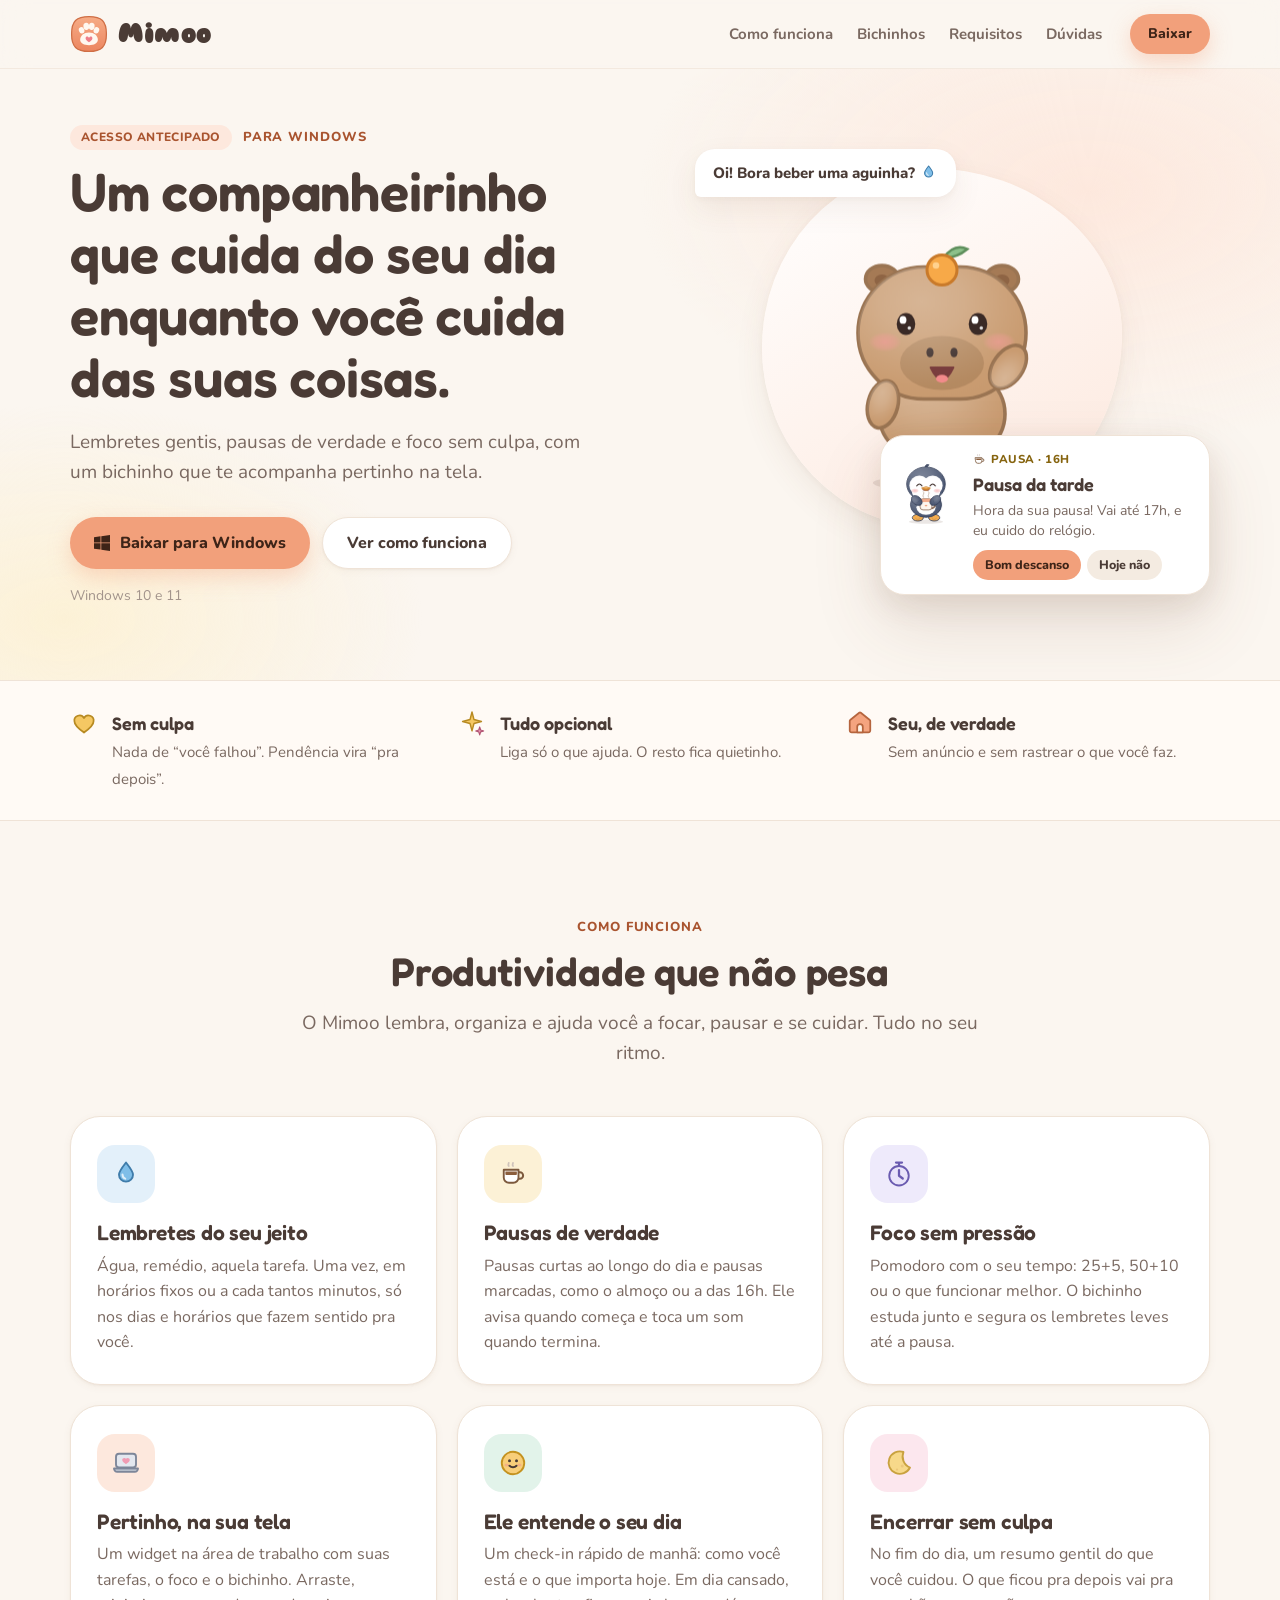
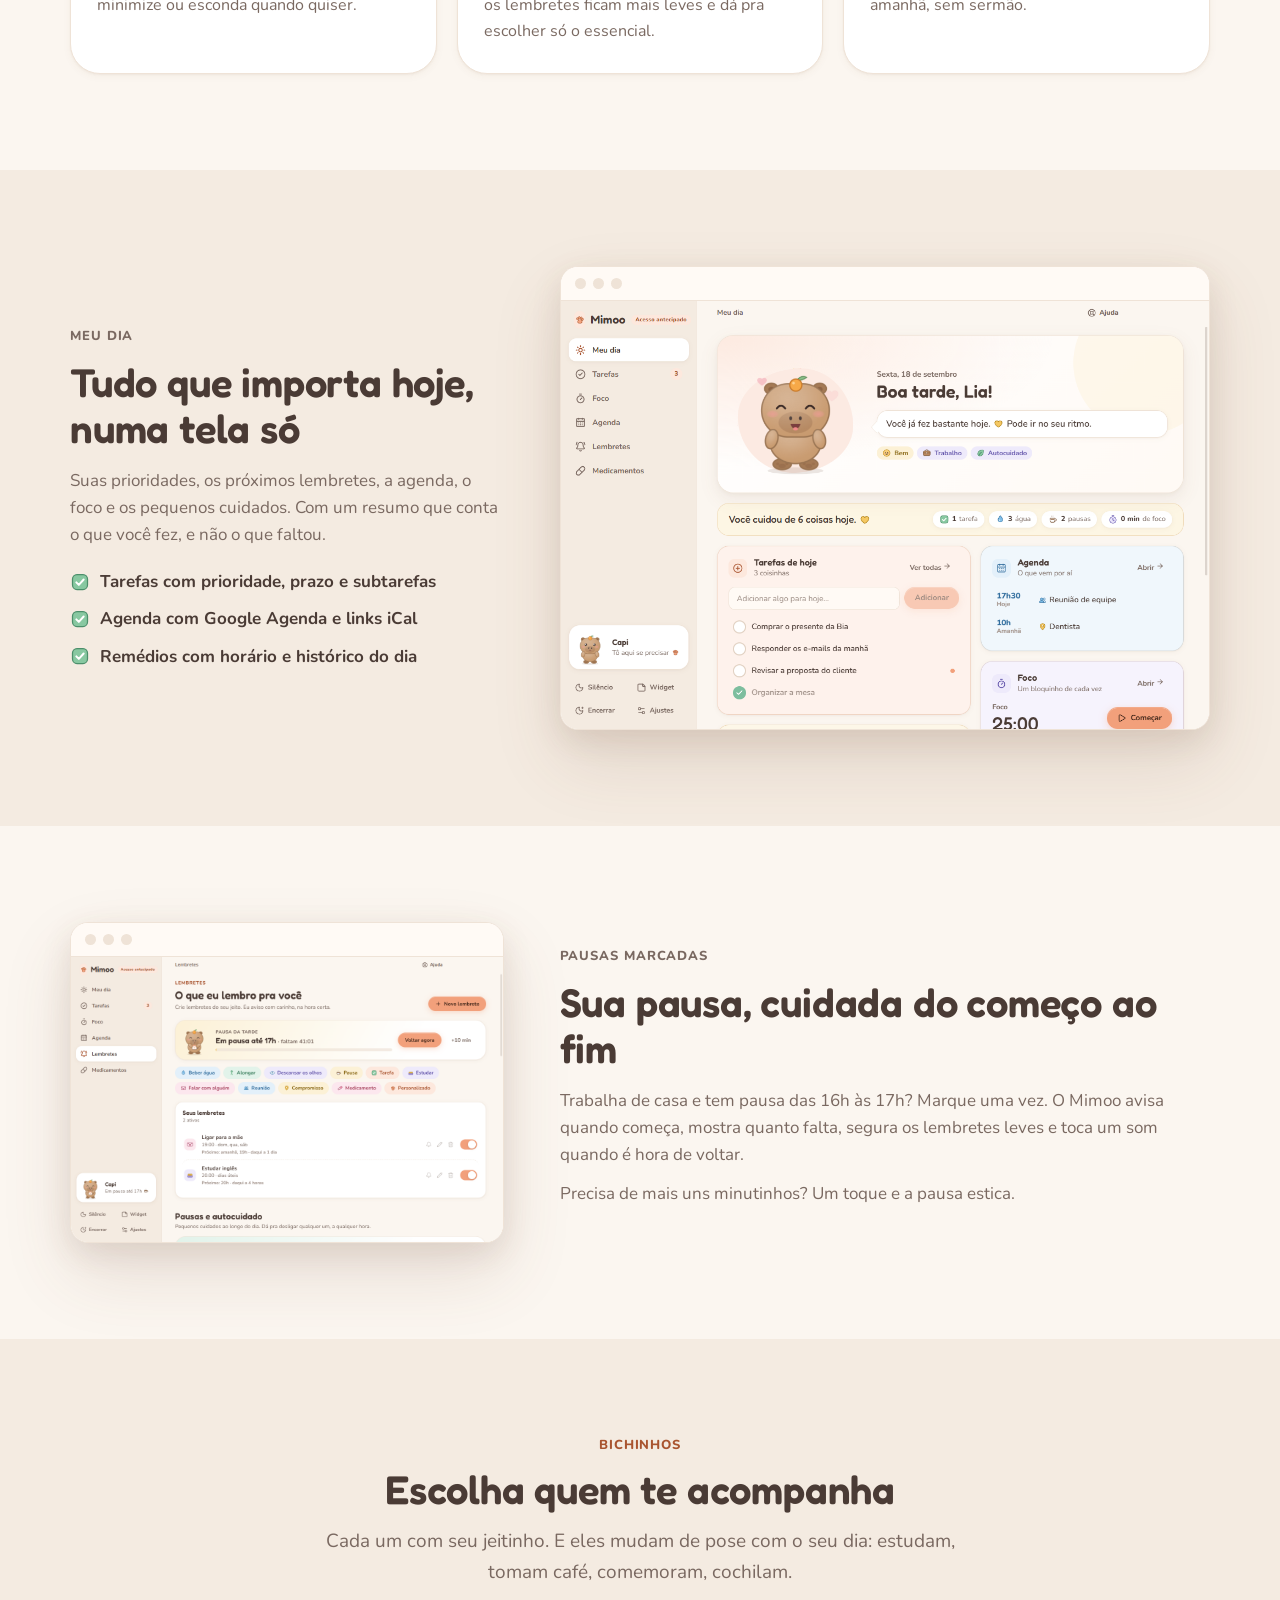
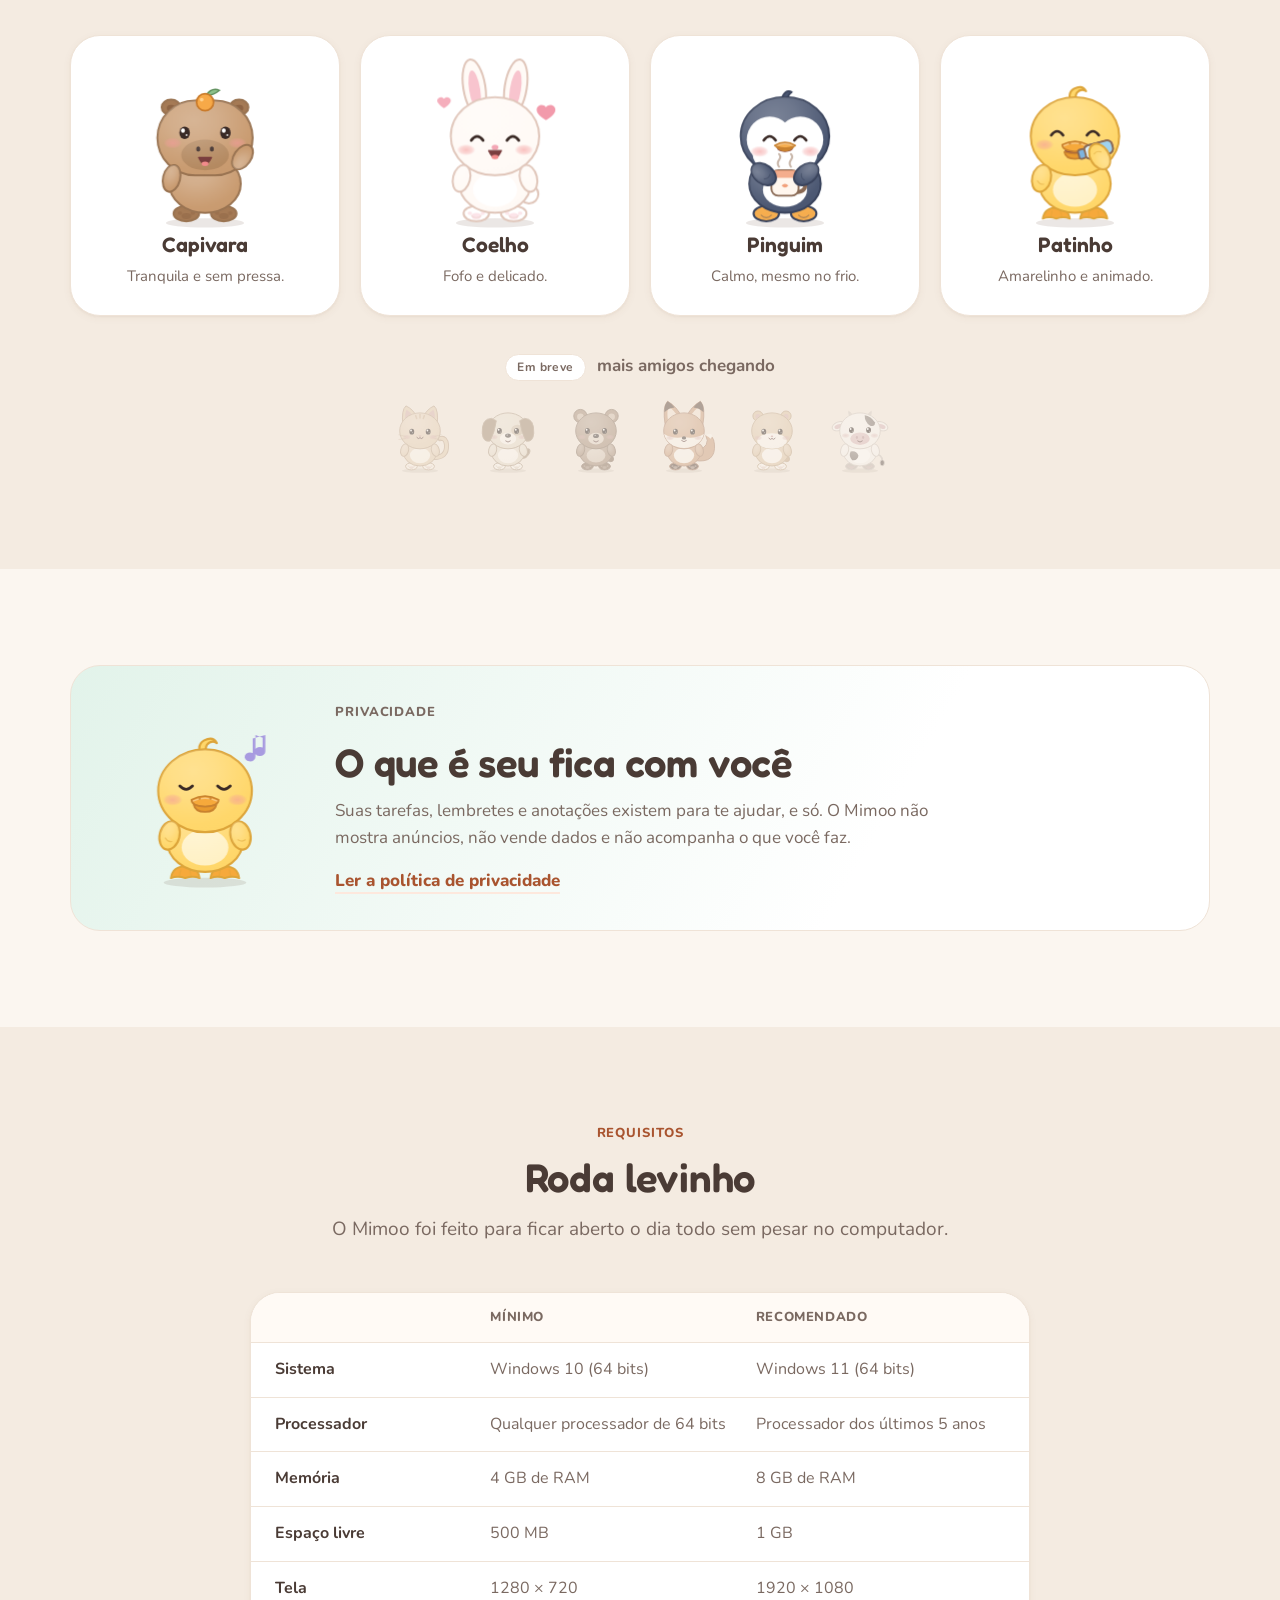
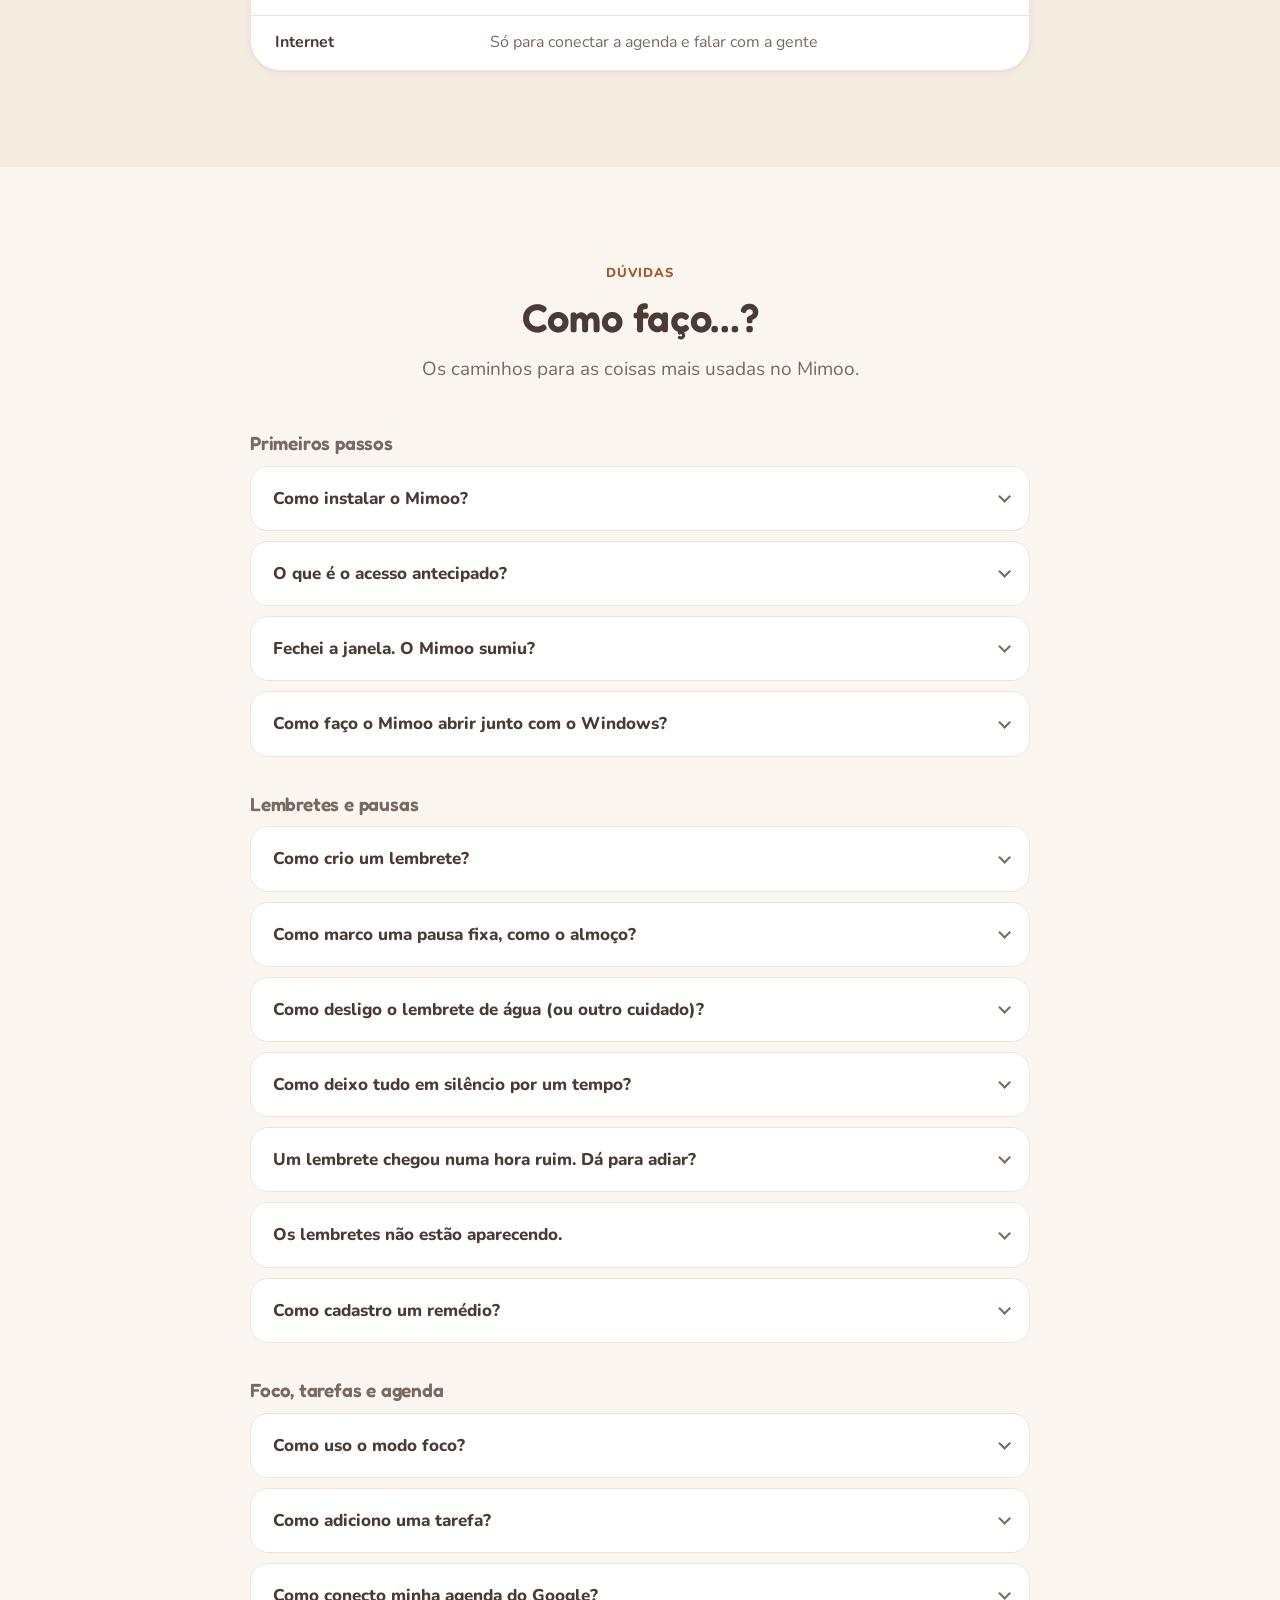
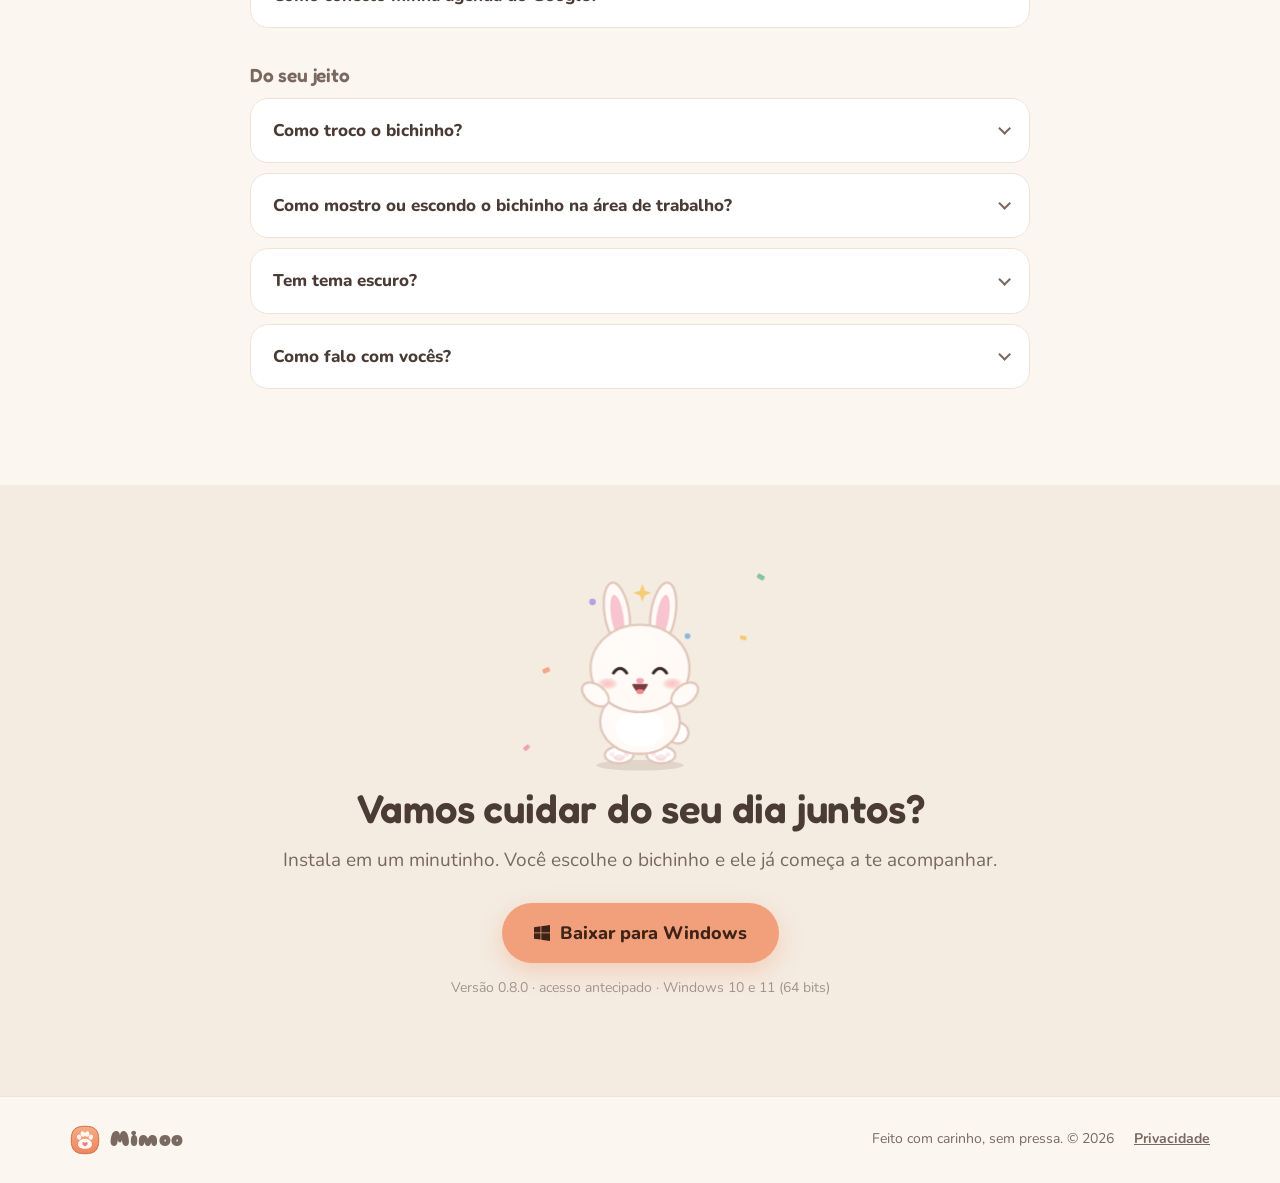
==== index.html @ 0a255d35 "Site do Mimoo 0.8.0" ====
<!doctype html>
<html lang="pt-BR">
<head>
<meta charset="utf-8">
<meta name="viewport" content="width=device-width, initial-scale=1">
<title>Mimoo · um companheirinho para o seu dia</title>
<meta name="description" content="Lembretes gentis, pausas de verdade e foco sem culpa, com um bichinho que te acompanha na tela. Acesso antecipado para Windows.">
<meta name="theme-color" content="#fbf6f0">
<meta property="og:type" content="website">
<meta property="og:title" content="Mimoo · um companheirinho para o seu dia">
<meta property="og:description" content="Lembretes gentis, pausas de verdade e foco sem culpa, com um bichinho que te acompanha na tela. Acesso antecipado para Windows.">
<meta property="og:image" content="https://maribendlin.github.io/mimoo-site/img/og.png">
<meta property="og:url" content="https://maribendlin.github.io/mimoo-site/">
<meta name="twitter:card" content="summary_large_image">
<link rel="icon" type="image/svg+xml" href="favicon.svg">
<link rel="icon" type="image/png" href="favicon.png">
<link rel="preload" href="fonts/fredoka-600.woff2" as="font" type="font/woff2" crossorigin>
<link rel="stylesheet" href="css/site.css">
<link rel="stylesheet" href="css/mascot.css">
<link rel="stylesheet" href="css/icons.css">
<link rel="stylesheet" href="css/brand.css">
</head>
<body>
<header class="nav"><div class="wrap nav__row"><a class="brand" href="#"><span class="mimoo-logo" style="width:38px;height:38px" aria-hidden="true"><svg xmlns="http://www.w3.org/2000/svg" viewBox="0 0 120 120">
  <!-- For 40px and below (tray, taskbar, favicon): no gloss or sparkles, a
       firmer outline and a slightly bigger paw, so it stays readable. -->
  <defs>
    <linearGradient id="mimoo-logo-sm-peach" x1="0" y1="0" x2="0" y2="1">
      <stop offset="0%" stop-color="#f6ac86"/>
      <stop offset="100%" stop-color="#ec8660"/>
    </linearGradient>
  </defs>
  <path d="M60 5C100 5 115 20 115 60C115 100 100 115 60 115C20 115 5 100 5 60C5 20 20 5 60 5Z" fill="url(#mimoo-logo-sm-peach)" stroke="#cf6e45" stroke-width="4"/>
  <g transform="translate(60 61) scale(1.14) translate(-60.5 -55)">
    <g fill="#fff8f0">
      <ellipse cx="40" cy="44" rx="7.5" ry="9" transform="rotate(-22 40 44)"/>
      <ellipse cx="53" cy="33" rx="8" ry="9.8" transform="rotate(-7 53 33)"/>
      <ellipse cx="68" cy="33" rx="8" ry="9.8" transform="rotate(7 68 33)"/>
      <ellipse cx="81" cy="44" rx="7.5" ry="9" transform="rotate(22 81 44)"/>
      <path d="M60.5 50C75 50 85 59 85 70C85 80 74 85 60.5 85C47 85 36 80 36 70C36 59 46 50 60.5 50Z"/>
    </g>
    <path d="M51 66C51 61.5 55.5 59.5 58.5 62.5L60.5 64.5L62.5 62.5C65.5 59.5 70 61.5 70 66C70 70.5 64.5 74.5 60.5 77C56.5 74.5 51 70.5 51 66Z" fill="#ef7f89"/>
  </g>
</svg>
</span><span class="mimoo-wordmark">Mimoo</span></a><nav class="nav__links" aria-label="Seções"><a href="#como-funciona">Como funciona</a><a href="#bichinhos">Bichinhos</a><a href="#requisitos">Requisitos</a><a href="#duvidas">Dúvidas</a></nav><a class="btn btn--primary btn--small" href="https://github.com/maribendlin/mimoo-site/releases/download/v0.8.0/Mimoo-Setup-0.8.0.exe">Baixar</a></div></header><main><section class="hero"><div class="wrap hero__grid"><div class="hero__copy"><p class="eyebrow"><span class="pill">Acesso antecipado</span> para Windows</p><h1>Um companheirinho que cuida do seu dia enquanto você cuida das suas coisas.</h1><p class="lead">Lembretes gentis, pausas de verdade e foco sem culpa, com um bichinho que te acompanha pertinho na tela.</p><div class="hero__cta"><a class="btn btn--primary" href="https://github.com/maribendlin/mimoo-site/releases/download/v0.8.0/Mimoo-Setup-0.8.0.exe"><svg viewBox="0 0 16 16" width="16" height="16" aria-hidden="true"><path fill="currentColor" d="M0 2.2 6.5 1.3v6.2H0zm7.3-1 8.7-1.2v7.5H7.3zM0 8.3h6.5v6.3L0 13.7zm7.3 0H16V16l-8.7-1.2z"></path></svg>Baixar para Windows</a><a class="btn btn--ghost" href="#como-funciona">Ver como funciona</a></div><p class="fine">Windows 10 e 11</p></div><div class="hero__scene" aria-hidden="true"><div class="scene__blob"></div><div class="scene__bubble"><span>Oi! Bora beber uma aguinha? <svg class="mimoo-icon icon-inline" width="1.15em" height="1.15em" viewBox="0 0 24 24" fill="none" aria-hidden="true"><path d="M12 2.8c3.4 4.3 5.6 7 5.6 9.7a5.6 5.6 0 1 1-11.2 0c0-2.7 2.2-5.4 5.6-9.7z" fill="#7FBEE8" stroke="#3F7CAA" stroke-width="1.5" stroke-linejoin="round" stroke-linecap="round"></path><path d="M9.2 12.4c0 1.6.9 2.8 2.2 3.3" fill="none" stroke="#FFFFFF" stroke-width="1.6" stroke-linejoin="round" stroke-linecap="round" opacity="0.75"></path></svg></span></div><svg class="mascot  scene__mascot" data-motion="breathe" data-arms="wave" data-mouth="open" data-species="capybara" viewBox="0 0 200 200" width="300" height="300" role="img" aria-label="Capivara acenando"><defs><radialGradient id="shade-_R_s6_" cx="38%" cy="26%" r="115%"><stop offset="0%" stop-color="#fff" stop-opacity="0.26"></stop><stop offset="22%" stop-color="#fff" stop-opacity="0.19"></stop><stop offset="42%" stop-color="#fff" stop-opacity="0.08"></stop><stop offset="56%" stop-color="#fff" stop-opacity="0.01"></stop><stop offset="64%" stop-color="#9A7452" stop-opacity="0.01"></stop><stop offset="80%" stop-color="#9A7452" stop-opacity="0.09"></stop><stop offset="100%" stop-color="#9A7452" stop-opacity="0.2"></stop></radialGradient><radialGradient id="blush-_R_s6_"><stop offset="0%" stop-color="#F59C9C" stop-opacity="0.6"></stop><stop offset="65%" stop-color="#F59C9C" stop-opacity="0.34"></stop><stop offset="100%" stop-color="#F59C9C" stop-opacity="0"></stop></radialGradient></defs><ellipse class="m-shadow" cx="100" cy="194" rx="46" ry="5.5" fill="#5A3E2B" opacity="0.12"></ellipse><g class="m-figure"><g class="m-body"><g class="m-foot m-foot--l"><ellipse cx="78" cy="183" rx="15" ry="9" fill="#A57A55" stroke="#9A7452" stroke-width="2.4" stroke-linejoin="round"></ellipse><ellipse cx="78" cy="186" rx="5.6" ry="3.6" fill="#8E6444" opacity="0.45"></ellipse><ellipse cx="70.4" cy="182.5" rx="2.6" ry="2.1" fill="#8E6444" opacity="0.4"></ellipse><ellipse cx="85.6" cy="182.5" rx="2.6" ry="2.1" fill="#8E6444" opacity="0.4"></ellipse><path d="M72 185 q2.7 2.8 6 2.8 q3.3 0 6 -2.8" fill="none" stroke="#9A7452" stroke-width="1.3" stroke-linecap="round" opacity="0.4"></path></g><g class="m-foot m-foot--r"><ellipse cx="122" cy="183" rx="15" ry="9" fill="#A57A55" stroke="#9A7452" stroke-width="2.4" stroke-linejoin="round"></ellipse><ellipse cx="122" cy="186" rx="5.6" ry="3.6" fill="#8E6444" opacity="0.45"></ellipse><ellipse cx="114.4" cy="182.5" rx="2.6" ry="2.1" fill="#8E6444" opacity="0.4"></ellipse><ellipse cx="129.6" cy="182.5" rx="2.6" ry="2.1" fill="#8E6444" opacity="0.4"></ellipse><path d="M116 185 q2.7 2.8 6 2.8 q3.3 0 6 -2.8" fill="none" stroke="#9A7452" stroke-width="1.3" stroke-linecap="round" opacity="0.4"></path></g><ellipse cx="100" cy="148" rx="42" ry="34" fill="#C99B70" stroke="#9A7452" stroke-width="2.4" stroke-linejoin="round"></ellipse><ellipse cx="100" cy="148" rx="42" ry="34" fill="url(#shade-_R_s6_)"></ellipse><g class="m-head"><ellipse cx="60" cy="58" rx="11" ry="9" fill="#A57A55" stroke="#9A7452" stroke-width="2.4" stroke-linejoin="round"></ellipse><ellipse cx="60" cy="59" rx="5" ry="4" fill="#8E6444"></ellipse><g transform="matrix(-1 0 0 1 200 0)"><ellipse cx="60" cy="58" rx="11" ry="9" fill="#A57A55" stroke="#9A7452" stroke-width="2.4" stroke-linejoin="round"></ellipse><ellipse cx="60" cy="59" rx="5" ry="4" fill="#8E6444"></ellipse></g><rect x="44" y="50" width="112" height="88" rx="44" fill="#C99B70" stroke="#9A7452" stroke-width="2.4" stroke-linejoin="round"></rect><ellipse cx="100" cy="114" rx="28" ry="18" fill="#A57A55" opacity="0.55"></ellipse><ellipse cx="92" cy="107" rx="2.4" ry="3.2" fill="#3A2A26"></ellipse><ellipse cx="108" cy="107" rx="2.4" ry="3.2" fill="#3A2A26"></ellipse><rect x="44" y="50" width="112" height="88" rx="44" fill="url(#shade-_R_s6_)"></rect><g class="m-yuzu"><path d="M101 44 Q108 34 117 38 Q110 44 101 44 Z" fill="#8CC08A" stroke="#5E8F5C" stroke-width="1.6"></path><circle cx="100" cy="52" r="10" fill="#F7A948" stroke="#C97A2A" stroke-width="2"></circle><circle cx="96" cy="49" r="2.2" fill="#FFD28F"></circle></g><g class="m-blush" fill="url(#blush-_R_s6_)"><ellipse cx="62" cy="100" rx="11" ry="6.6"></ellipse><ellipse cx="138" cy="100" rx="11" ry="6.6"></ellipse></g><g class="m-eyes m-eyes--open"><g transform="translate(76 88)"><ellipse rx="6.2" ry="7.3" fill="#3A2A26"></ellipse><ellipse cx="-2" cy="-2.7" rx="2.3" ry="2.6" fill="#fff"></ellipse><circle cx="2.2" cy="2.7" r="1.15" fill="#fff" opacity="0.85"></circle></g><g transform="translate(124 88)"><ellipse rx="6.2" ry="7.3" fill="#3A2A26"></ellipse><ellipse cx="-2" cy="-2.7" rx="2.3" ry="2.6" fill="#fff"></ellipse><circle cx="2.2" cy="2.7" r="1.15" fill="#fff" opacity="0.85"></circle></g></g><g transform="translate(0 8)"><path d="M92.5 109 Q100 125 107.5 109 Z" fill="#7A3E3E" stroke="#7A3E3E" stroke-width="1.5" stroke-linejoin="round"></path><ellipse cx="100" cy="116.5" rx="4" ry="2.6" fill="#F28B8B"></ellipse></g></g></g><g class="m-arms" style="--arm-l:14deg;--arm-r:-145deg"><g class="m-arm m-arm--l"><ellipse cx="64" cy="142" rx="10" ry="16" fill="#C99B70" stroke="#9A7452" stroke-width="2.4" stroke-linejoin="round"></ellipse><ellipse cx="64" cy="142" rx="10" ry="16" fill="url(#shade-_R_s6_)"></ellipse></g><g class="m-arm m-arm--r"><ellipse cx="136" cy="142" rx="10" ry="16" fill="#C99B70" stroke="#9A7452" stroke-width="2.4" stroke-linejoin="round"></ellipse><ellipse cx="136" cy="142" rx="10" ry="16" fill="url(#shade-_R_s6_)"></ellipse></g></g></g></svg><div class="toast-mock"><svg class="mascot  " data-motion="breathe" data-arms="hold" data-mouth="smile" data-species="penguin" viewBox="0 0 200 200" width="74" height="74" role="img" aria-label="Pinguim tomando café"><defs><radialGradient id="shade-_R_346_" cx="38%" cy="26%" r="115%"><stop offset="0%" stop-color="#fff" stop-opacity="0.26"></stop><stop offset="22%" stop-color="#fff" stop-opacity="0.19"></stop><stop offset="42%" stop-color="#fff" stop-opacity="0.08"></stop><stop offset="56%" stop-color="#fff" stop-opacity="0.01"></stop><stop offset="64%" stop-color="#39435C" stop-opacity="0.01"></stop><stop offset="80%" stop-color="#39435C" stop-opacity="0.09"></stop><stop offset="100%" stop-color="#39435C" stop-opacity="0.2"></stop></radialGradient><radialGradient id="blush-_R_346_"><stop offset="0%" stop-color="#F59C9C" stop-opacity="0.6"></stop><stop offset="65%" stop-color="#F59C9C" stop-opacity="0.34"></stop><stop offset="100%" stop-color="#F59C9C" stop-opacity="0"></stop></radialGradient></defs><ellipse class="m-shadow" cx="100" cy="194" rx="46" ry="5.5" fill="#5A3E2B" opacity="0.12"></ellipse><g class="m-figure"><g class="m-body"><g class="m-foot m-foot--l"><ellipse cx="78" cy="183" rx="15" ry="9" fill="#F6AE4F" stroke="#39435C" stroke-width="2.4" stroke-linejoin="round"></ellipse><ellipse cx="78" cy="186" rx="5.6" ry="3.6" fill="#F6AE4F" opacity="0.45"></ellipse><ellipse cx="70.4" cy="182.5" rx="2.6" ry="2.1" fill="#F6AE4F" opacity="0.4"></ellipse><ellipse cx="85.6" cy="182.5" rx="2.6" ry="2.1" fill="#F6AE4F" opacity="0.4"></ellipse><path d="M72 185 q2.7 2.8 6 2.8 q3.3 0 6 -2.8" fill="none" stroke="#39435C" stroke-width="1.3" stroke-linecap="round" opacity="0.4"></path></g><g class="m-foot m-foot--r"><ellipse cx="122" cy="183" rx="15" ry="9" fill="#F6AE4F" stroke="#39435C" stroke-width="2.4" stroke-linejoin="round"></ellipse><ellipse cx="122" cy="186" rx="5.6" ry="3.6" fill="#F6AE4F" opacity="0.45"></ellipse><ellipse cx="114.4" cy="182.5" rx="2.6" ry="2.1" fill="#F6AE4F" opacity="0.4"></ellipse><ellipse cx="129.6" cy="182.5" rx="2.6" ry="2.1" fill="#F6AE4F" opacity="0.4"></ellipse><path d="M116 185 q2.7 2.8 6 2.8 q3.3 0 6 -2.8" fill="none" stroke="#39435C" stroke-width="1.3" stroke-linecap="round" opacity="0.4"></path></g><ellipse cx="100" cy="148" rx="42" ry="34" fill="#4B5772" stroke="#39435C" stroke-width="2.4" stroke-linejoin="round"></ellipse><ellipse cx="100" cy="155" rx="26" ry="20" fill="#FFFFFF"></ellipse><ellipse cx="100" cy="148" rx="42" ry="34" fill="url(#shade-_R_346_)"></ellipse><g class="m-head"><path d="M96 48 Q100 36 108 40 Q102 44 104 50 Z" fill="#4B5772" stroke="#39435C" stroke-width="2" stroke-linejoin="round"></path><ellipse cx="100" cy="92" rx="52" ry="46" fill="#4B5772" stroke="#39435C" stroke-width="2.4" stroke-linejoin="round"></ellipse><circle cx="82" cy="96" r="27" fill="#FFFFFF"></circle><circle cx="118" cy="96" r="27" fill="#FFFFFF"></circle><ellipse cx="100" cy="114" rx="38" ry="22" fill="#FFFFFF"></ellipse><ellipse cx="100" cy="92" rx="52" ry="46" fill="url(#shade-_R_346_)"></ellipse><g class="m-beak" style="--beak-open:0px"><ellipse cx="100" cy="106" rx="9.5" ry="4.5" fill="#8A4A48"></ellipse><path d="M88 103 Q100 95.5 112 103 Q100 109.5 88 103 Z" fill="#F6AE4F" stroke="#C9822F" stroke-width="2" stroke-linejoin="round"></path><path d="M90 103.6 Q100 98 110 103.6" fill="none" stroke="#fff" stroke-width="1.6" stroke-linecap="round" opacity="0.35"></path><path class="m-beak-lower" d="M90 104.5 Q100 109 110 104.5 Q100 113.5 90 104.5 Z" fill="#E08F2F" stroke="#C9822F" stroke-width="2" stroke-linejoin="round"></path></g><g class="m-blush" fill="url(#blush-_R_346_)"><ellipse cx="70" cy="110" rx="11" ry="6.6"></ellipse><ellipse cx="130" cy="110" rx="11" ry="6.6"></ellipse></g><g class="m-eyes m-eyes--happy"><path transform="translate(82 94)" d="M-7 2.8 Q0 -6.6 7 2.8" fill="none" stroke="#3A2A26" stroke-width="3.2" stroke-linecap="round"></path><path transform="translate(118 94)" d="M-7 2.8 Q0 -6.6 7 2.8" fill="none" stroke="#3A2A26" stroke-width="3.2" stroke-linecap="round"></path></g></g></g><g class="m-prop"><path d="M112 140 q12 0 12 9 q0 9 -12 9" fill="none" stroke="#8A6A55" stroke-width="4.5"></path><rect x="84" y="132" width="32" height="30" rx="8" fill="#FFF6EE" stroke="#8A6A55" stroke-width="2.2" stroke-linejoin="round"></rect><rect x="84" y="132" width="32" height="9" rx="4" fill="#F2A07B" opacity="0.85"></rect><path d="M96 150 q4 -4 8 0 q-4 5 -8 0 z" fill="#F2A07B"></path><g class="m-steam" fill="none" stroke="#C9B7AA" stroke-width="2.4" stroke-linecap="round"><path d="M93 128 q-3 -4 0 -8 q3 -4 0 -7"></path><path d="M107 128 q-3 -4 0 -8 q3 -4 0 -7"></path></g></g><g class="m-arms" style="--arm-l:-52deg;--arm-r:52deg"><g class="m-arm m-arm--l"><ellipse cx="64" cy="142" rx="11" ry="16" fill="#4B5772" stroke="#39435C" stroke-width="2.4" stroke-linejoin="round"></ellipse><ellipse cx="64" cy="142" rx="11" ry="16" fill="url(#shade-_R_346_)"></ellipse><path d="M60 146 q4 4 8 2" fill="none" stroke="#39435C" stroke-width="1.3" stroke-linecap="round" opacity="0.5"></path></g><g class="m-arm m-arm--r"><ellipse cx="136" cy="142" rx="11" ry="16" fill="#4B5772" stroke="#39435C" stroke-width="2.4" stroke-linejoin="round"></ellipse><ellipse cx="136" cy="142" rx="11" ry="16" fill="url(#shade-_R_346_)"></ellipse><path d="M132 146 q4 4 8 2" fill="none" stroke="#39435C" stroke-width="1.3" stroke-linecap="round" opacity="0.5"></path></g></g></g></svg><div class="toast-mock__body"><p class="toast-mock__kind"><svg class="mimoo-icon" width="13" height="13" viewBox="0 0 24 24" fill="none" aria-hidden="true"><path d="M16.2 10.6h1.3a2.6 2.6 0 0 1 0 5.2h-1.3" fill="none" stroke="#7C593D" stroke-width="1.6" stroke-linejoin="round" stroke-linecap="round"></path><path d="M4.6 8.6h11.8v6.2a4.2 4.2 0 0 1-4.2 4.2H8.8a4.2 4.2 0 0 1-4.2-4.2z" fill="#FFFFFF" stroke="#7C593D" stroke-width="1.5" stroke-linejoin="round" stroke-linecap="round"></path><path d="M5.9 10h9.2v1.9c0 .5-.4.9-.9.9H6.8c-.5 0-.9-.4-.9-.9z" fill="#8B5E3C"></path><path d="M8.6 5.6c-.8-.9 0-1.7 0-2.6M12 5.6c-.8-.9 0-1.7 0-2.6" fill="none" stroke="#CFC3BB" stroke-width="1.4" stroke-linejoin="round" stroke-linecap="round"></path></svg> Pausa · 16h</p><p class="toast-mock__title">Pausa da tarde</p><p class="toast-mock__text">Hora da sua pausa! Vai até 17h, e eu cuido do relógio.</p><div class="toast-mock__actions"><span class="mini-btn mini-btn--primary">Bom descanso</span><span class="mini-btn">Hoje não</span></div></div></div></div></div></section><section class="principles"><div class="wrap principles__row"><div><svg class="mimoo-icon" width="28" height="28" viewBox="0 0 24 24" fill="none" aria-hidden="true"><path d="M12 20.2c-5-3.4-8.2-6-8.2-9.6A4.4 4.4 0 0 1 12 7.8a4.4 4.4 0 0 1 8.2 2.8c0 3.6-3.2 6.2-8.2 9.6z" fill="#F5C863" stroke="#B78A22" stroke-width="1.5" stroke-linejoin="round" stroke-linecap="round"></path></svg><div><strong>Sem culpa</strong><span>Nada de “você falhou”. Pendência vira “pra depois”.</span></div></div><div><svg class="mimoo-icon" width="28" height="28" viewBox="0 0 24 24" fill="none" aria-hidden="true"><path d="M12 2.6 13.7 9l6.4 1.7-6.4 1.7-1.7 6.4-1.7-6.4L3.9 10.7 10.3 9z" fill="#F5C863" stroke="#B78A22" stroke-width="1.2" stroke-linejoin="round" stroke-linecap="round"></path><path d="m18.6 15.4.8 2.6 2.6.8-2.6.8-.8 2.6-.8-2.6-2.6-.8 2.6-.8z" fill="#F09BB3" stroke="#B15473" stroke-width="1" stroke-linejoin="round" stroke-linecap="round"></path></svg><div><strong>Tudo opcional</strong><span>Liga só o que ajuda. O resto fica quietinho.</span></div></div><div><svg class="mimoo-icon" width="28" height="28" viewBox="0 0 24 24" fill="none" aria-hidden="true"><path d="M11.3 3.2 3.6 9.4a1 1 0 0 0-.4.8v8.2a1.6 1.6 0 0 0 1.6 1.6h14.4a1.6 1.6 0 0 0 1.6-1.6v-8.2a1 1 0 0 0-.4-.8l-7.7-6.2a1.1 1.1 0 0 0-1.4 0z" fill="#F4A47F" stroke="#B5653E" stroke-width="1.5" stroke-linejoin="round" stroke-linecap="round"></path><path d="M9.6 20v-4.6a2.4 2.4 0 0 1 4.8 0V20z" fill="#FFF6EA" stroke="#B5653E" stroke-width="1.5" stroke-linejoin="round" stroke-linecap="round"></path></svg><div><strong>Seu, de verdade</strong><span>Sem anúncio e sem rastrear o que você faz.</span></div></div></div></section><section class="section" id="como-funciona"><div class="wrap"><header class="section__head"><p class="eyebrow">Como funciona</p><h2>Produtividade que não pesa</h2><p class="lead">O Mimoo lembra, organiza e ajuda você a focar, pausar e se cuidar. Tudo no seu ritmo.</p></header><div class="features"><article class="feature tint-sky"><span class="feature__icon"><svg class="mimoo-icon" width="30" height="30" viewBox="0 0 24 24" fill="none" aria-hidden="true"><path d="M12 2.8c3.4 4.3 5.6 7 5.6 9.7a5.6 5.6 0 1 1-11.2 0c0-2.7 2.2-5.4 5.6-9.7z" fill="#7FBEE8" stroke="#3F7CAA" stroke-width="1.5" stroke-linejoin="round" stroke-linecap="round"></path><path d="M9.2 12.4c0 1.6.9 2.8 2.2 3.3" fill="none" stroke="#FFFFFF" stroke-width="1.6" stroke-linejoin="round" stroke-linecap="round" opacity="0.75"></path></svg></span><h3>Lembretes do seu jeito</h3><p>Água, remédio, aquela tarefa. Uma vez, em horários fixos ou a cada tantos minutos, só nos dias e horários que fazem sentido pra você.</p></article><article class="feature tint-butter"><span class="feature__icon"><svg class="mimoo-icon" width="30" height="30" viewBox="0 0 24 24" fill="none" aria-hidden="true"><path d="M16.2 10.6h1.3a2.6 2.6 0 0 1 0 5.2h-1.3" fill="none" stroke="#7C593D" stroke-width="1.6" stroke-linejoin="round" stroke-linecap="round"></path><path d="M4.6 8.6h11.8v6.2a4.2 4.2 0 0 1-4.2 4.2H8.8a4.2 4.2 0 0 1-4.2-4.2z" fill="#FFFFFF" stroke="#7C593D" stroke-width="1.5" stroke-linejoin="round" stroke-linecap="round"></path><path d="M5.9 10h9.2v1.9c0 .5-.4.9-.9.9H6.8c-.5 0-.9-.4-.9-.9z" fill="#8B5E3C"></path><path d="M8.6 5.6c-.8-.9 0-1.7 0-2.6M12 5.6c-.8-.9 0-1.7 0-2.6" fill="none" stroke="#CFC3BB" stroke-width="1.4" stroke-linejoin="round" stroke-linecap="round"></path></svg></span><h3>Pausas de verdade</h3><p>Pausas curtas ao longo do dia e pausas marcadas, como o almoço ou a das 16h. Ele avisa quando começa e toca um som quando termina.</p></article><article class="feature tint-lavender"><span class="feature__icon"><svg class="mimoo-icon" width="30" height="30" viewBox="0 0 24 24" fill="none" aria-hidden="true"><path d="M9.6 2.8h4.8M12 2.8v2.4" fill="none" stroke="#6A5BB0" stroke-width="1.8" stroke-linejoin="round" stroke-linecap="round"></path><circle cx="12" cy="13.4" r="7.8" fill="#E9E4FA" stroke="#6A5BB0" stroke-width="1.5" stroke-linejoin="round" stroke-linecap="round"></circle><path d="M12 8.8v4.6l3 2.2" fill="none" stroke="#6A5BB0" stroke-width="1.8" stroke-linejoin="round" stroke-linecap="round"></path></svg></span><h3>Foco sem pressão</h3><p>Pomodoro com o seu tempo: 25+5, 50+10 ou o que funcionar melhor. O bichinho estuda junto e segura os lembretes leves até a pausa.</p></article><article class="feature tint-peach"><span class="feature__icon"><svg class="mimoo-icon" width="30" height="30" viewBox="0 0 24 24" fill="none" aria-hidden="true"><rect x="4" y="4.6" width="16" height="11" rx="2.4" fill="#E3E7EF" stroke="#7D8699" stroke-width="1.5" stroke-linejoin="round" stroke-linecap="round"></rect><path d="M2.4 16.4h19.2a2.6 2.6 0 0 1-2.6 2.6H5a2.6 2.6 0 0 1-2.6-2.6z" fill="#C9CFDA" stroke="#7D8699" stroke-width="1.5" stroke-linejoin="round" stroke-linecap="round"></path><path d="M12 8.6c-1-1.2-3-.6-3 .9 0 1.6 3 3.2 3 3.2s3-1.6 3-3.2c0-1.5-2-2.1-3-.9z" fill="#F09BB3"></path></svg></span><h3>Pertinho, na sua tela</h3><p>Um widget na área de trabalho com suas tarefas, o foco e o bichinho. Arraste, minimize ou esconda quando quiser.</p></article><article class="feature tint-sage"><span class="feature__icon"><svg class="mimoo-icon" width="30" height="30" viewBox="0 0 24 24" fill="none" aria-hidden="true"><circle cx="12" cy="12" r="9" fill="#F8CE79" stroke="#C4921F" stroke-width="1.5" stroke-linejoin="round" stroke-linecap="round"></circle><circle cx="9.2" cy="10.2" r="1.2" fill="#4A3B35"></circle><circle cx="14.8" cy="10.2" r="1.2" fill="#4A3B35"></circle><ellipse cx="6.9" cy="13.6" rx="1.7" ry="1.1" fill="#F0918E" opacity="0.5"></ellipse><ellipse cx="17.1" cy="13.6" rx="1.7" ry="1.1" fill="#F0918E" opacity="0.5"></ellipse><path d="M9.2 14.2c1.6 1.6 4 1.6 5.6 0" fill="none" stroke="#4A3B35" stroke-width="1.6" stroke-linejoin="round" stroke-linecap="round"></path></svg></span><h3>Ele entende o seu dia</h3><p>Um check-in rápido de manhã: como você está e o que importa hoje. Em dia cansado, os lembretes ficam mais leves e dá pra escolher só o essencial.</p></article><article class="feature tint-rose"><span class="feature__icon"><svg class="mimoo-icon" width="30" height="30" viewBox="0 0 24 24" fill="none" aria-hidden="true"><path d="M15.6 3.2a9 9 0 1 0 5.2 12.4A9.4 9.4 0 0 1 15.6 3.2z" fill="#F7D98A" stroke="#C9A23F" stroke-width="1.5" stroke-linejoin="round" stroke-linecap="round"></path><circle cx="14.6" cy="14.4" r="1.2" fill="#E9C376" opacity="0.8"></circle><circle cx="10.4" cy="17.2" r="0.9" fill="#E9C376" opacity="0.8"></circle></svg></span><h3>Encerrar sem culpa</h3><p>No fim do dia, um resumo gentil do que você cuidou. O que ficou pra depois vai pra amanhã, sem sermão.</p></article></div></div></section><section class="section section--tinted"><div class="wrap showcase"><div class="showcase__copy"><p class="eyebrow">Meu dia</p><h2>Tudo que importa hoje, numa tela só</h2><p>Suas prioridades, os próximos lembretes, a agenda, o foco e os pequenos cuidados. Com um resumo que conta o que você fez, e não o que faltou.</p><ul class="checks"><li><svg class="mimoo-icon" width="20" height="20" viewBox="0 0 24 24" fill="none" aria-hidden="true"><rect x="3" y="3" width="18" height="18" rx="5.4" fill="#88C8A1" stroke="#4C8F6B" stroke-width="1.5" stroke-linejoin="round" stroke-linecap="round"></rect><path d="m7.6 12.4 3 3 5.8-6.4" fill="none" stroke="#FFFFFF" stroke-width="2.4" stroke-linejoin="round" stroke-linecap="round"></path></svg> Tarefas com prioridade, prazo e subtarefas</li><li><svg class="mimoo-icon" width="20" height="20" viewBox="0 0 24 24" fill="none" aria-hidden="true"><rect x="3" y="3" width="18" height="18" rx="5.4" fill="#88C8A1" stroke="#4C8F6B" stroke-width="1.5" stroke-linejoin="round" stroke-linecap="round"></rect><path d="m7.6 12.4 3 3 5.8-6.4" fill="none" stroke="#FFFFFF" stroke-width="2.4" stroke-linejoin="round" stroke-linecap="round"></path></svg> Agenda com Google Agenda e links iCal</li><li><svg class="mimoo-icon" width="20" height="20" viewBox="0 0 24 24" fill="none" aria-hidden="true"><rect x="3" y="3" width="18" height="18" rx="5.4" fill="#88C8A1" stroke="#4C8F6B" stroke-width="1.5" stroke-linejoin="round" stroke-linecap="round"></rect><path d="m7.6 12.4 3 3 5.8-6.4" fill="none" stroke="#FFFFFF" stroke-width="2.4" stroke-linejoin="round" stroke-linecap="round"></path></svg> Remédios com horário e histórico do dia</li></ul></div><figure class="window-frame"><div class="window-frame__bar"><i></i><i></i><i></i></div><img src="img/meu-dia.png" alt="Tela Meu dia do Mimoo, com a capivara, tarefas, lembretes e agenda" width="1180" height="780" loading="lazy"/></figure></div></section><section class="section"><div class="wrap showcase showcase--flip"><div class="showcase__copy"><p class="eyebrow">Pausas marcadas</p><h2>Sua pausa, cuidada do começo ao fim</h2><p>Trabalha de casa e tem pausa das 16h às 17h? Marque uma vez. O Mimoo avisa quando começa, mostra quanto falta, segura os lembretes leves e toca um som quando é hora de voltar.</p><p>Precisa de mais uns minutinhos? Um toque e a pausa estica.</p></div><figure class="window-frame"><div class="window-frame__bar"><i></i><i></i><i></i></div><img src="img/pausas.png" alt="Tela de Lembretes do Mimoo com uma pausa em andamento e os lembretes do dia" width="1180" height="780" loading="lazy"/></figure></div></section><section class="section section--tinted" id="bichinhos"><div class="wrap"><header class="section__head"><p class="eyebrow">Bichinhos</p><h2>Escolha quem te acompanha</h2><p class="lead">Cada um com seu jeitinho. E eles mudam de pose com o seu dia: estudam, tomam café, comemoram, cochilam.</p></header><div class="friends"><figure class="friend"><svg class="mascot  " data-motion="breathe" data-arms="wave" data-mouth="open" data-species="capybara" viewBox="0 0 200 200" width="170" height="170" role="img" aria-label="Capivara acenando"><defs><radialGradient id="shade-_R_2cq_" cx="38%" cy="26%" r="115%"><stop offset="0%" stop-color="#fff" stop-opacity="0.26"></stop><stop offset="22%" stop-color="#fff" stop-opacity="0.19"></stop><stop offset="42%" stop-color="#fff" stop-opacity="0.08"></stop><stop offset="56%" stop-color="#fff" stop-opacity="0.01"></stop><stop offset="64%" stop-color="#9A7452" stop-opacity="0.01"></stop><stop offset="80%" stop-color="#9A7452" stop-opacity="0.09"></stop><stop offset="100%" stop-color="#9A7452" stop-opacity="0.2"></stop></radialGradient><radialGradient id="blush-_R_2cq_"><stop offset="0%" stop-color="#F59C9C" stop-opacity="0.6"></stop><stop offset="65%" stop-color="#F59C9C" stop-opacity="0.34"></stop><stop offset="100%" stop-color="#F59C9C" stop-opacity="0"></stop></radialGradient></defs><ellipse class="m-shadow" cx="100" cy="194" rx="46" ry="5.5" fill="#5A3E2B" opacity="0.12"></ellipse><g class="m-figure"><g class="m-body"><g class="m-foot m-foot--l"><ellipse cx="78" cy="183" rx="15" ry="9" fill="#A57A55" stroke="#9A7452" stroke-width="2.4" stroke-linejoin="round"></ellipse><ellipse cx="78" cy="186" rx="5.6" ry="3.6" fill="#8E6444" opacity="0.45"></ellipse><ellipse cx="70.4" cy="182.5" rx="2.6" ry="2.1" fill="#8E6444" opacity="0.4"></ellipse><ellipse cx="85.6" cy="182.5" rx="2.6" ry="2.1" fill="#8E6444" opacity="0.4"></ellipse><path d="M72 185 q2.7 2.8 6 2.8 q3.3 0 6 -2.8" fill="none" stroke="#9A7452" stroke-width="1.3" stroke-linecap="round" opacity="0.4"></path></g><g class="m-foot m-foot--r"><ellipse cx="122" cy="183" rx="15" ry="9" fill="#A57A55" stroke="#9A7452" stroke-width="2.4" stroke-linejoin="round"></ellipse><ellipse cx="122" cy="186" rx="5.6" ry="3.6" fill="#8E6444" opacity="0.45"></ellipse><ellipse cx="114.4" cy="182.5" rx="2.6" ry="2.1" fill="#8E6444" opacity="0.4"></ellipse><ellipse cx="129.6" cy="182.5" rx="2.6" ry="2.1" fill="#8E6444" opacity="0.4"></ellipse><path d="M116 185 q2.7 2.8 6 2.8 q3.3 0 6 -2.8" fill="none" stroke="#9A7452" stroke-width="1.3" stroke-linecap="round" opacity="0.4"></path></g><ellipse cx="100" cy="148" rx="42" ry="34" fill="#C99B70" stroke="#9A7452" stroke-width="2.4" stroke-linejoin="round"></ellipse><ellipse cx="100" cy="148" rx="42" ry="34" fill="url(#shade-_R_2cq_)"></ellipse><g class="m-head"><ellipse cx="60" cy="58" rx="11" ry="9" fill="#A57A55" stroke="#9A7452" stroke-width="2.4" stroke-linejoin="round"></ellipse><ellipse cx="60" cy="59" rx="5" ry="4" fill="#8E6444"></ellipse><g transform="matrix(-1 0 0 1 200 0)"><ellipse cx="60" cy="58" rx="11" ry="9" fill="#A57A55" stroke="#9A7452" stroke-width="2.4" stroke-linejoin="round"></ellipse><ellipse cx="60" cy="59" rx="5" ry="4" fill="#8E6444"></ellipse></g><rect x="44" y="50" width="112" height="88" rx="44" fill="#C99B70" stroke="#9A7452" stroke-width="2.4" stroke-linejoin="round"></rect><ellipse cx="100" cy="114" rx="28" ry="18" fill="#A57A55" opacity="0.55"></ellipse><ellipse cx="92" cy="107" rx="2.4" ry="3.2" fill="#3A2A26"></ellipse><ellipse cx="108" cy="107" rx="2.4" ry="3.2" fill="#3A2A26"></ellipse><rect x="44" y="50" width="112" height="88" rx="44" fill="url(#shade-_R_2cq_)"></rect><g class="m-yuzu"><path d="M101 44 Q108 34 117 38 Q110 44 101 44 Z" fill="#8CC08A" stroke="#5E8F5C" stroke-width="1.6"></path><circle cx="100" cy="52" r="10" fill="#F7A948" stroke="#C97A2A" stroke-width="2"></circle><circle cx="96" cy="49" r="2.2" fill="#FFD28F"></circle></g><g class="m-blush" fill="url(#blush-_R_2cq_)"><ellipse cx="62" cy="100" rx="11" ry="6.6"></ellipse><ellipse cx="138" cy="100" rx="11" ry="6.6"></ellipse></g><g class="m-eyes m-eyes--open"><g transform="translate(76 88)"><ellipse rx="6.2" ry="7.3" fill="#3A2A26"></ellipse><ellipse cx="-2" cy="-2.7" rx="2.3" ry="2.6" fill="#fff"></ellipse><circle cx="2.2" cy="2.7" r="1.15" fill="#fff" opacity="0.85"></circle></g><g transform="translate(124 88)"><ellipse rx="6.2" ry="7.3" fill="#3A2A26"></ellipse><ellipse cx="-2" cy="-2.7" rx="2.3" ry="2.6" fill="#fff"></ellipse><circle cx="2.2" cy="2.7" r="1.15" fill="#fff" opacity="0.85"></circle></g></g><g transform="translate(0 8)"><path d="M92.5 109 Q100 125 107.5 109 Z" fill="#7A3E3E" stroke="#7A3E3E" stroke-width="1.5" stroke-linejoin="round"></path><ellipse cx="100" cy="116.5" rx="4" ry="2.6" fill="#F28B8B"></ellipse></g></g></g><g class="m-arms" style="--arm-l:14deg;--arm-r:-145deg"><g class="m-arm m-arm--l"><ellipse cx="64" cy="142" rx="10" ry="16" fill="#C99B70" stroke="#9A7452" stroke-width="2.4" stroke-linejoin="round"></ellipse><ellipse cx="64" cy="142" rx="10" ry="16" fill="url(#shade-_R_2cq_)"></ellipse></g><g class="m-arm m-arm--r"><ellipse cx="136" cy="142" rx="10" ry="16" fill="#C99B70" stroke="#9A7452" stroke-width="2.4" stroke-linejoin="round"></ellipse><ellipse cx="136" cy="142" rx="10" ry="16" fill="url(#shade-_R_2cq_)"></ellipse></g></g></g></svg><figcaption><strong>Capivara</strong><span>Tranquila e sem pressa.</span></figcaption></figure><figure class="friend"><svg class="mascot  " data-motion="bounce" data-arms="rest" data-mouth="open" data-species="bunny" viewBox="0 0 200 200" width="170" height="170" role="img" aria-label="Coelho feliz"><defs><radialGradient id="shade-_R_2kq_" cx="38%" cy="26%" r="115%"><stop offset="0%" stop-color="#fff" stop-opacity="0.26"></stop><stop offset="22%" stop-color="#fff" stop-opacity="0.19"></stop><stop offset="42%" stop-color="#fff" stop-opacity="0.08"></stop><stop offset="56%" stop-color="#fff" stop-opacity="0.01"></stop><stop offset="64%" stop-color="#E0C6BA" stop-opacity="0.01"></stop><stop offset="80%" stop-color="#E0C6BA" stop-opacity="0.09"></stop><stop offset="100%" stop-color="#E0C6BA" stop-opacity="0.2"></stop></radialGradient><radialGradient id="blush-_R_2kq_"><stop offset="0%" stop-color="#F59C9C" stop-opacity="0.6"></stop><stop offset="65%" stop-color="#F59C9C" stop-opacity="0.34"></stop><stop offset="100%" stop-color="#F59C9C" stop-opacity="0"></stop></radialGradient></defs><ellipse class="m-shadow" cx="100" cy="194" rx="46" ry="5.5" fill="#5A3E2B" opacity="0.12"></ellipse><g class="m-figure"><g class="m-body"><circle cx="140" cy="160" r="11" fill="#fff" stroke="#E0C6BA" stroke-width="2.4" stroke-linejoin="round"></circle><g class="m-foot m-foot--l"><ellipse cx="78" cy="183" rx="15" ry="9" fill="#FFFFFF" stroke="#E0C6BA" stroke-width="2.4" stroke-linejoin="round"></ellipse><ellipse cx="78" cy="186" rx="5.6" ry="3.6" fill="#F8C4CE" opacity="0.45"></ellipse><ellipse cx="70.4" cy="182.5" rx="2.6" ry="2.1" fill="#F8C4CE" opacity="0.4"></ellipse><ellipse cx="85.6" cy="182.5" rx="2.6" ry="2.1" fill="#F8C4CE" opacity="0.4"></ellipse><path d="M72 185 q2.7 2.8 6 2.8 q3.3 0 6 -2.8" fill="none" stroke="#E0C6BA" stroke-width="1.3" stroke-linecap="round" opacity="0.4"></path></g><g class="m-foot m-foot--r"><ellipse cx="122" cy="183" rx="15" ry="9" fill="#FFFFFF" stroke="#E0C6BA" stroke-width="2.4" stroke-linejoin="round"></ellipse><ellipse cx="122" cy="186" rx="5.6" ry="3.6" fill="#F8C4CE" opacity="0.45"></ellipse><ellipse cx="114.4" cy="182.5" rx="2.6" ry="2.1" fill="#F8C4CE" opacity="0.4"></ellipse><ellipse cx="129.6" cy="182.5" rx="2.6" ry="2.1" fill="#F8C4CE" opacity="0.4"></ellipse><path d="M116 185 q2.7 2.8 6 2.8 q3.3 0 6 -2.8" fill="none" stroke="#E0C6BA" stroke-width="1.3" stroke-linecap="round" opacity="0.4"></path></g><ellipse cx="100" cy="148" rx="42" ry="34" fill="#FFFAF6" stroke="#E0C6BA" stroke-width="2.4" stroke-linejoin="round"></ellipse><ellipse cx="100" cy="155" rx="26" ry="20" fill="#FFFFFF"></ellipse><ellipse cx="100" cy="148" rx="42" ry="34" fill="url(#shade-_R_2kq_)"></ellipse><g class="m-head"><g transform="rotate(-9 80 62)"><ellipse cx="80" cy="34" rx="13" ry="33" fill="#FFFAF6" stroke="#E0C6BA" stroke-width="2.4" stroke-linejoin="round"></ellipse><ellipse cx="80" cy="37" rx="6.5" ry="23" fill="#F8C4CE"></ellipse></g><g transform="matrix(-1 0 0 1 200 0)"><g transform="rotate(-9 80 62)"><ellipse cx="80" cy="34" rx="13" ry="33" fill="#FFFAF6" stroke="#E0C6BA" stroke-width="2.4" stroke-linejoin="round"></ellipse><ellipse cx="80" cy="37" rx="6.5" ry="23" fill="#F8C4CE"></ellipse></g></g><ellipse cx="100" cy="92" rx="52" ry="46" fill="#FFFAF6" stroke="#E0C6BA" stroke-width="2.4" stroke-linejoin="round"></ellipse><ellipse cx="100" cy="105" rx="4" ry="3" fill="#F29AAB"></ellipse><ellipse cx="100" cy="92" rx="52" ry="46" fill="url(#shade-_R_2kq_)"></ellipse><g class="m-blush" fill="url(#blush-_R_2kq_)"><ellipse cx="66" cy="108" rx="11" ry="6.6"></ellipse><ellipse cx="134" cy="108" rx="11" ry="6.6"></ellipse></g><g class="m-eyes m-eyes--happy"><path transform="translate(79 94)" d="M-7 2.8 Q0 -6.6 7 2.8" fill="none" stroke="#3A2A26" stroke-width="3.2" stroke-linecap="round"></path><path transform="translate(121 94)" d="M-7 2.8 Q0 -6.6 7 2.8" fill="none" stroke="#3A2A26" stroke-width="3.2" stroke-linecap="round"></path></g><g transform="translate(0 0)"><path d="M92.5 109 Q100 125 107.5 109 Z" fill="#7A3E3E" stroke="#7A3E3E" stroke-width="1.5" stroke-linejoin="round"></path><ellipse cx="100" cy="116.5" rx="4" ry="2.6" fill="#F28B8B"></ellipse></g></g></g><g class="m-arms" style="--arm-l:14deg;--arm-r:-14deg"><g class="m-arm m-arm--l"><ellipse cx="64" cy="142" rx="10" ry="16" fill="#FFFAF6" stroke="#E0C6BA" stroke-width="2.4" stroke-linejoin="round"></ellipse><ellipse cx="64" cy="142" rx="10" ry="16" fill="url(#shade-_R_2kq_)"></ellipse></g><g class="m-arm m-arm--r"><ellipse cx="136" cy="142" rx="10" ry="16" fill="#FFFAF6" stroke="#E0C6BA" stroke-width="2.4" stroke-linejoin="round"></ellipse><ellipse cx="136" cy="142" rx="10" ry="16" fill="url(#shade-_R_2kq_)"></ellipse></g></g><g class="m-fx m-fx--hearts" fill="#F29AAB"><path d="M160 58 c-3 -5 -11 -3 -11 3 c0 6 11 12 11 12 c0 0 11 -6 11 -12 c0 -6 -8 -8 -11 -3 z"></path><path d="M40 48 c-2 -3.5 -8 -2 -8 2 c0 4.5 8 9 8 9 c0 0 8 -4.5 8 -9 c0 -4 -6 -5.5 -8 -2 z" opacity="0.8"></path></g></g></svg><figcaption><strong>Coelho</strong><span>Fofo e delicado.</span></figcaption></figure><figure class="friend"><svg class="mascot  " data-motion="breathe" data-arms="hold" data-mouth="smile" data-species="penguin" viewBox="0 0 200 200" width="170" height="170" role="img" aria-label="Pinguim tomando café"><defs><radialGradient id="shade-_R_2sq_" cx="38%" cy="26%" r="115%"><stop offset="0%" stop-color="#fff" stop-opacity="0.26"></stop><stop offset="22%" stop-color="#fff" stop-opacity="0.19"></stop><stop offset="42%" stop-color="#fff" stop-opacity="0.08"></stop><stop offset="56%" stop-color="#fff" stop-opacity="0.01"></stop><stop offset="64%" stop-color="#39435C" stop-opacity="0.01"></stop><stop offset="80%" stop-color="#39435C" stop-opacity="0.09"></stop><stop offset="100%" stop-color="#39435C" stop-opacity="0.2"></stop></radialGradient><radialGradient id="blush-_R_2sq_"><stop offset="0%" stop-color="#F59C9C" stop-opacity="0.6"></stop><stop offset="65%" stop-color="#F59C9C" stop-opacity="0.34"></stop><stop offset="100%" stop-color="#F59C9C" stop-opacity="0"></stop></radialGradient></defs><ellipse class="m-shadow" cx="100" cy="194" rx="46" ry="5.5" fill="#5A3E2B" opacity="0.12"></ellipse><g class="m-figure"><g class="m-body"><g class="m-foot m-foot--l"><ellipse cx="78" cy="183" rx="15" ry="9" fill="#F6AE4F" stroke="#39435C" stroke-width="2.4" stroke-linejoin="round"></ellipse><ellipse cx="78" cy="186" rx="5.6" ry="3.6" fill="#F6AE4F" opacity="0.45"></ellipse><ellipse cx="70.4" cy="182.5" rx="2.6" ry="2.1" fill="#F6AE4F" opacity="0.4"></ellipse><ellipse cx="85.6" cy="182.5" rx="2.6" ry="2.1" fill="#F6AE4F" opacity="0.4"></ellipse><path d="M72 185 q2.7 2.8 6 2.8 q3.3 0 6 -2.8" fill="none" stroke="#39435C" stroke-width="1.3" stroke-linecap="round" opacity="0.4"></path></g><g class="m-foot m-foot--r"><ellipse cx="122" cy="183" rx="15" ry="9" fill="#F6AE4F" stroke="#39435C" stroke-width="2.4" stroke-linejoin="round"></ellipse><ellipse cx="122" cy="186" rx="5.6" ry="3.6" fill="#F6AE4F" opacity="0.45"></ellipse><ellipse cx="114.4" cy="182.5" rx="2.6" ry="2.1" fill="#F6AE4F" opacity="0.4"></ellipse><ellipse cx="129.6" cy="182.5" rx="2.6" ry="2.1" fill="#F6AE4F" opacity="0.4"></ellipse><path d="M116 185 q2.7 2.8 6 2.8 q3.3 0 6 -2.8" fill="none" stroke="#39435C" stroke-width="1.3" stroke-linecap="round" opacity="0.4"></path></g><ellipse cx="100" cy="148" rx="42" ry="34" fill="#4B5772" stroke="#39435C" stroke-width="2.4" stroke-linejoin="round"></ellipse><ellipse cx="100" cy="155" rx="26" ry="20" fill="#FFFFFF"></ellipse><ellipse cx="100" cy="148" rx="42" ry="34" fill="url(#shade-_R_2sq_)"></ellipse><g class="m-head"><path d="M96 48 Q100 36 108 40 Q102 44 104 50 Z" fill="#4B5772" stroke="#39435C" stroke-width="2" stroke-linejoin="round"></path><ellipse cx="100" cy="92" rx="52" ry="46" fill="#4B5772" stroke="#39435C" stroke-width="2.4" stroke-linejoin="round"></ellipse><circle cx="82" cy="96" r="27" fill="#FFFFFF"></circle><circle cx="118" cy="96" r="27" fill="#FFFFFF"></circle><ellipse cx="100" cy="114" rx="38" ry="22" fill="#FFFFFF"></ellipse><ellipse cx="100" cy="92" rx="52" ry="46" fill="url(#shade-_R_2sq_)"></ellipse><g class="m-beak" style="--beak-open:0px"><ellipse cx="100" cy="106" rx="9.5" ry="4.5" fill="#8A4A48"></ellipse><path d="M88 103 Q100 95.5 112 103 Q100 109.5 88 103 Z" fill="#F6AE4F" stroke="#C9822F" stroke-width="2" stroke-linejoin="round"></path><path d="M90 103.6 Q100 98 110 103.6" fill="none" stroke="#fff" stroke-width="1.6" stroke-linecap="round" opacity="0.35"></path><path class="m-beak-lower" d="M90 104.5 Q100 109 110 104.5 Q100 113.5 90 104.5 Z" fill="#E08F2F" stroke="#C9822F" stroke-width="2" stroke-linejoin="round"></path></g><g class="m-blush" fill="url(#blush-_R_2sq_)"><ellipse cx="70" cy="110" rx="11" ry="6.6"></ellipse><ellipse cx="130" cy="110" rx="11" ry="6.6"></ellipse></g><g class="m-eyes m-eyes--happy"><path transform="translate(82 94)" d="M-7 2.8 Q0 -6.6 7 2.8" fill="none" stroke="#3A2A26" stroke-width="3.2" stroke-linecap="round"></path><path transform="translate(118 94)" d="M-7 2.8 Q0 -6.6 7 2.8" fill="none" stroke="#3A2A26" stroke-width="3.2" stroke-linecap="round"></path></g></g></g><g class="m-prop"><path d="M112 140 q12 0 12 9 q0 9 -12 9" fill="none" stroke="#8A6A55" stroke-width="4.5"></path><rect x="84" y="132" width="32" height="30" rx="8" fill="#FFF6EE" stroke="#8A6A55" stroke-width="2.2" stroke-linejoin="round"></rect><rect x="84" y="132" width="32" height="9" rx="4" fill="#F2A07B" opacity="0.85"></rect><path d="M96 150 q4 -4 8 0 q-4 5 -8 0 z" fill="#F2A07B"></path><g class="m-steam" fill="none" stroke="#C9B7AA" stroke-width="2.4" stroke-linecap="round"><path d="M93 128 q-3 -4 0 -8 q3 -4 0 -7"></path><path d="M107 128 q-3 -4 0 -8 q3 -4 0 -7"></path></g></g><g class="m-arms" style="--arm-l:-52deg;--arm-r:52deg"><g class="m-arm m-arm--l"><ellipse cx="64" cy="142" rx="11" ry="16" fill="#4B5772" stroke="#39435C" stroke-width="2.4" stroke-linejoin="round"></ellipse><ellipse cx="64" cy="142" rx="11" ry="16" fill="url(#shade-_R_2sq_)"></ellipse><path d="M60 146 q4 4 8 2" fill="none" stroke="#39435C" stroke-width="1.3" stroke-linecap="round" opacity="0.5"></path></g><g class="m-arm m-arm--r"><ellipse cx="136" cy="142" rx="11" ry="16" fill="#4B5772" stroke="#39435C" stroke-width="2.4" stroke-linejoin="round"></ellipse><ellipse cx="136" cy="142" rx="11" ry="16" fill="url(#shade-_R_2sq_)"></ellipse><path d="M132 146 q4 4 8 2" fill="none" stroke="#39435C" stroke-width="1.3" stroke-linecap="round" opacity="0.5"></path></g></g></g></svg><figcaption><strong>Pinguim</strong><span>Calmo, mesmo no frio.</span></figcaption></figure><figure class="friend"><svg class="mascot  " data-motion="sip" data-arms="sip" data-mouth="o" data-species="duck" viewBox="0 0 200 200" width="170" height="170" role="img" aria-label="Patinho bebendo água"><defs><radialGradient id="shade-_R_34q_" cx="38%" cy="26%" r="115%"><stop offset="0%" stop-color="#fff" stop-opacity="0.26"></stop><stop offset="22%" stop-color="#fff" stop-opacity="0.19"></stop><stop offset="42%" stop-color="#fff" stop-opacity="0.08"></stop><stop offset="56%" stop-color="#fff" stop-opacity="0.01"></stop><stop offset="64%" stop-color="#DDA53A" stop-opacity="0.01"></stop><stop offset="80%" stop-color="#DDA53A" stop-opacity="0.09"></stop><stop offset="100%" stop-color="#DDA53A" stop-opacity="0.2"></stop></radialGradient><radialGradient id="blush-_R_34q_"><stop offset="0%" stop-color="#F59C9C" stop-opacity="0.6"></stop><stop offset="65%" stop-color="#F59C9C" stop-opacity="0.34"></stop><stop offset="100%" stop-color="#F59C9C" stop-opacity="0"></stop></radialGradient></defs><ellipse class="m-shadow" cx="100" cy="194" rx="46" ry="5.5" fill="#5A3E2B" opacity="0.12"></ellipse><g class="m-figure"><g class="m-body"><g class="m-foot m-foot--l"><path d="M62 189 Q64 176 78 176 Q92 176 94 189 Q86.5 186 78 189 Q69.5 186 62 189 Z" fill="#F6A93B" stroke="#DDA53A" stroke-width="2" stroke-linejoin="round"></path><path d="M73 180 L71.5 187 M83 180 L84.5 187" fill="none" stroke="#DDA53A" stroke-width="1.3" stroke-linecap="round" opacity="0.4"></path></g><g class="m-foot m-foot--r"><path d="M106 189 Q108 176 122 176 Q136 176 138 189 Q130.5 186 122 189 Q113.5 186 106 189 Z" fill="#F6A93B" stroke="#DDA53A" stroke-width="2" stroke-linejoin="round"></path><path d="M117 180 L115.5 187 M127 180 L128.5 187" fill="none" stroke="#DDA53A" stroke-width="1.3" stroke-linecap="round" opacity="0.4"></path></g><ellipse cx="100" cy="148" rx="42" ry="34" fill="#FFD76A" stroke="#DDA53A" stroke-width="2.4" stroke-linejoin="round"></ellipse><ellipse cx="100" cy="155" rx="26" ry="20" fill="#FFF1C4"></ellipse><ellipse cx="100" cy="148" rx="42" ry="34" fill="url(#shade-_R_34q_)"></ellipse><g class="m-head"><path class="m-crest" d="M96 54 Q90 41 99 36 Q109 31 113 39 Q107 35 102 41 Q99 46 104 54 Z" fill="#FFD76A" stroke="#DDA53A" stroke-width="2.4" stroke-linejoin="round"></path><ellipse cx="100" cy="92" rx="52" ry="46" fill="#FFD76A" stroke="#DDA53A" stroke-width="2.4" stroke-linejoin="round"></ellipse><ellipse cx="100" cy="92" rx="52" ry="46" fill="url(#shade-_R_34q_)"></ellipse><g class="m-beak" style="--beak-open:3px"><ellipse cx="100" cy="109" rx="12" ry="5" fill="#8A4A48"></ellipse><path d="M85 102 Q100 94 115 102 Q115 109 100 110 Q85 109 85 102 Z" fill="#F6A93B" stroke="#C9822F" stroke-width="2" stroke-linejoin="round"></path><path d="M87 103.2 Q100 97.5 113 103.2" fill="none" stroke="#fff" stroke-width="1.7" stroke-linecap="round" opacity="0.35"></path><ellipse cx="94" cy="100.5" rx="1.3" ry="1.6" fill="#C9822F" opacity="0.8"></ellipse><ellipse cx="106" cy="100.5" rx="1.3" ry="1.6" fill="#C9822F" opacity="0.8"></ellipse><path class="m-beak-lower" d="M87.5 107.5 Q100 111.5 112.5 107.5 Q111 115.5 100 115.5 Q89 115.5 87.5 107.5 Z" fill="#E89A2E" stroke="#C9822F" stroke-width="2" stroke-linejoin="round"></path></g><g class="m-blush" fill="url(#blush-_R_34q_)"><ellipse cx="64" cy="102" rx="11" ry="6.6"></ellipse><ellipse cx="136" cy="102" rx="11" ry="6.6"></ellipse></g><g class="m-eyes m-eyes--happy"><path transform="translate(79 88)" d="M-7 2.8 Q0 -6.6 7 2.8" fill="none" stroke="#3A2A26" stroke-width="3.2" stroke-linecap="round"></path><path transform="translate(121 88)" d="M-7 2.8 Q0 -6.6 7 2.8" fill="none" stroke="#3A2A26" stroke-width="3.2" stroke-linecap="round"></path></g></g></g><g class="m-prop m-prop--bottle"><g transform="translate(115 111) rotate(-105)"><rect x="-8" y="-4" width="16" height="34" rx="6" fill="#DDF0FA" stroke="#8A6A55" stroke-width="2.2" stroke-linejoin="round"></rect><rect x="-8" y="10" width="16" height="20" rx="5" fill="#9FD3F0"></rect><rect x="-8" y="-4" width="16" height="34" rx="6" fill="none" stroke="#8A6A55" stroke-width="2.2" stroke-linejoin="round"></rect><rect x="-5.5" y="-11" width="11" height="8" rx="2.5" fill="#7DB4E0" stroke="#8A6A55" stroke-width="2.2" stroke-linejoin="round"></rect><path d="M-3 4 v12" stroke="#fff" stroke-width="2.2" stroke-linecap="round" opacity="0.8"></path></g></g><g class="m-arms" style="--arm-l:14deg;--arm-r:150deg"><g class="m-arm m-arm--l"><ellipse cx="64" cy="142" rx="11" ry="16" fill="#FFD76A" stroke="#DDA53A" stroke-width="2.4" stroke-linejoin="round"></ellipse><ellipse cx="64" cy="142" rx="11" ry="16" fill="url(#shade-_R_34q_)"></ellipse><path d="M60 146 q4 4 8 2" fill="none" stroke="#DDA53A" stroke-width="1.3" stroke-linecap="round" opacity="0.5"></path></g><g class="m-arm m-arm--r"><ellipse cx="136" cy="142" rx="11" ry="16" fill="#FFD76A" stroke="#DDA53A" stroke-width="2.4" stroke-linejoin="round"></ellipse><ellipse cx="136" cy="142" rx="11" ry="16" fill="url(#shade-_R_34q_)"></ellipse><path d="M132 146 q4 4 8 2" fill="none" stroke="#DDA53A" stroke-width="1.3" stroke-linecap="round" opacity="0.5"></path></g></g></g></svg><figcaption><strong>Patinho</strong><span>Amarelinho e animado.</span></figcaption></figure></div><div class="friends-soon"><p><span class="pill pill--soft">Em breve</span> mais amigos chegando</p><div class="friends-soon__row" aria-label="Bichinhos que chegam nas próximas versões"><svg class="mascot mascot--static " data-motion="breathe" data-arms="rest" data-mouth="smile" data-species="cat" viewBox="0 0 200 200" width="78" height="78" role="img" aria-label="Gato, em breve"><defs><radialGradient id="shade-_R_1mq_" cx="38%" cy="26%" r="115%"><stop offset="0%" stop-color="#fff" stop-opacity="0.26"></stop><stop offset="22%" stop-color="#fff" stop-opacity="0.19"></stop><stop offset="42%" stop-color="#fff" stop-opacity="0.08"></stop><stop offset="56%" stop-color="#fff" stop-opacity="0.01"></stop><stop offset="64%" stop-color="#D2A272" stop-opacity="0.01"></stop><stop offset="80%" stop-color="#D2A272" stop-opacity="0.09"></stop><stop offset="100%" stop-color="#D2A272" stop-opacity="0.2"></stop></radialGradient><radialGradient id="blush-_R_1mq_"><stop offset="0%" stop-color="#F59C9C" stop-opacity="0.6"></stop><stop offset="65%" stop-color="#F59C9C" stop-opacity="0.34"></stop><stop offset="100%" stop-color="#F59C9C" stop-opacity="0"></stop></radialGradient></defs><ellipse class="m-shadow" cx="100" cy="194" rx="46" ry="5.5" fill="#5A3E2B" opacity="0.12"></ellipse><g class="m-figure"><g class="m-body"><path class="m-tail" d="M132 160 Q170 162 168 128 Q166 108 152 112" fill="none" stroke="#D2A272" stroke-width="13" stroke-linecap="round"></path><path class="m-tail" d="M132 160 Q170 162 168 128 Q166 108 152 112" fill="none" stroke="#F7CD9C" stroke-width="8.5" stroke-linecap="round"></path><g class="m-foot m-foot--l"><ellipse cx="78" cy="183" rx="15" ry="9" fill="#FFF3E2" stroke="#D2A272" stroke-width="2.4" stroke-linejoin="round"></ellipse><ellipse cx="78" cy="186" rx="5.6" ry="3.6" fill="#F5B2A8" opacity="0.45"></ellipse><ellipse cx="70.4" cy="182.5" rx="2.6" ry="2.1" fill="#F5B2A8" opacity="0.4"></ellipse><ellipse cx="85.6" cy="182.5" rx="2.6" ry="2.1" fill="#F5B2A8" opacity="0.4"></ellipse><path d="M72 185 q2.7 2.8 6 2.8 q3.3 0 6 -2.8" fill="none" stroke="#D2A272" stroke-width="1.3" stroke-linecap="round" opacity="0.4"></path></g><g class="m-foot m-foot--r"><ellipse cx="122" cy="183" rx="15" ry="9" fill="#FFF3E2" stroke="#D2A272" stroke-width="2.4" stroke-linejoin="round"></ellipse><ellipse cx="122" cy="186" rx="5.6" ry="3.6" fill="#F5B2A8" opacity="0.45"></ellipse><ellipse cx="114.4" cy="182.5" rx="2.6" ry="2.1" fill="#F5B2A8" opacity="0.4"></ellipse><ellipse cx="129.6" cy="182.5" rx="2.6" ry="2.1" fill="#F5B2A8" opacity="0.4"></ellipse><path d="M116 185 q2.7 2.8 6 2.8 q3.3 0 6 -2.8" fill="none" stroke="#D2A272" stroke-width="1.3" stroke-linecap="round" opacity="0.4"></path></g><ellipse cx="100" cy="148" rx="42" ry="34" fill="#F7CD9C" stroke="#D2A272" stroke-width="2.4" stroke-linejoin="round"></ellipse><ellipse cx="100" cy="155" rx="26" ry="20" fill="#FFF3E2"></ellipse><ellipse cx="100" cy="148" rx="42" ry="34" fill="url(#shade-_R_1mq_)"></ellipse><g class="m-head"><path d="M56 76 Q52 38 64 28 Q82 36 92 56 Z" fill="#F7CD9C" stroke="#D2A272" stroke-width="2.4" stroke-linejoin="round"></path><path d="M62 66 Q61 44 66 38 Q77 45 83 56 Z" fill="#F5B2A8"></path><g transform="matrix(-1 0 0 1 200 0)"><path d="M56 76 Q52 38 64 28 Q82 36 92 56 Z" fill="#F7CD9C" stroke="#D2A272" stroke-width="2.4" stroke-linejoin="round"></path><path d="M62 66 Q61 44 66 38 Q77 45 83 56 Z" fill="#F5B2A8"></path></g><ellipse cx="100" cy="92" rx="52" ry="46" fill="#F7CD9C" stroke="#D2A272" stroke-width="2.4" stroke-linejoin="round"></ellipse><g stroke="#E3A566" stroke-width="4" stroke-linecap="round"><path d="M100 50 v9"></path><path d="M89 53 l2.5 7"></path><path d="M111 53 l-2.5 7"></path></g><path d="M96 104 h8 l-4 4.5 z" fill="#E98F8A"></path><ellipse cx="100" cy="92" rx="52" ry="46" fill="url(#shade-_R_1mq_)"></ellipse><g stroke="#D2A272" stroke-width="1.6" stroke-linecap="round" opacity="0.7"><path d="M62 106 L46 102"></path><path d="M62 112 L46 114"></path></g><g transform="matrix(-1 0 0 1 200 0)"><g stroke="#D2A272" stroke-width="1.6" stroke-linecap="round" opacity="0.7"><path d="M62 106 L46 102"></path><path d="M62 112 L46 114"></path></g></g><g class="m-blush" fill="url(#blush-_R_1mq_)"><ellipse cx="66" cy="108" rx="11" ry="6.6"></ellipse><ellipse cx="134" cy="108" rx="11" ry="6.6"></ellipse></g><g class="m-eyes m-eyes--open"><g transform="translate(79 94)"><ellipse rx="6.2" ry="7.3" fill="#3A2A26"></ellipse><ellipse cx="-2" cy="-2.7" rx="2.3" ry="2.6" fill="#fff"></ellipse><circle cx="2.2" cy="2.7" r="1.15" fill="#fff" opacity="0.85"></circle></g><g transform="translate(121 94)"><ellipse rx="6.2" ry="7.3" fill="#3A2A26"></ellipse><ellipse cx="-2" cy="-2.7" rx="2.3" ry="2.6" fill="#fff"></ellipse><circle cx="2.2" cy="2.7" r="1.15" fill="#fff" opacity="0.85"></circle></g></g><path transform="translate(0 0)" d="M92 109 Q96 114.5 100 109.5 Q104 114.5 108 109" fill="none" stroke="#7A3E3E" stroke-width="2.4" stroke-linecap="round" stroke-linejoin="round"></path></g></g><g class="m-arms" style="--arm-l:14deg;--arm-r:-14deg"><g class="m-arm m-arm--l"><ellipse cx="64" cy="142" rx="10" ry="16" fill="#F7CD9C" stroke="#D2A272" stroke-width="2.4" stroke-linejoin="round"></ellipse><ellipse cx="64" cy="142" rx="10" ry="16" fill="url(#shade-_R_1mq_)"></ellipse></g><g class="m-arm m-arm--r"><ellipse cx="136" cy="142" rx="10" ry="16" fill="#F7CD9C" stroke="#D2A272" stroke-width="2.4" stroke-linejoin="round"></ellipse><ellipse cx="136" cy="142" rx="10" ry="16" fill="url(#shade-_R_1mq_)"></ellipse></g></g></g></svg><svg class="mascot mascot--static " data-motion="breathe" data-arms="rest" data-mouth="smile" data-species="dog" viewBox="0 0 200 200" width="78" height="78" role="img" aria-label="Cachorro, em breve"><defs><radialGradient id="shade-_R_2mq_" cx="38%" cy="26%" r="115%"><stop offset="0%" stop-color="#fff" stop-opacity="0.26"></stop><stop offset="22%" stop-color="#fff" stop-opacity="0.19"></stop><stop offset="42%" stop-color="#fff" stop-opacity="0.08"></stop><stop offset="56%" stop-color="#fff" stop-opacity="0.01"></stop><stop offset="64%" stop-color="#C09A70" stop-opacity="0.01"></stop><stop offset="80%" stop-color="#C09A70" stop-opacity="0.09"></stop><stop offset="100%" stop-color="#C09A70" stop-opacity="0.2"></stop></radialGradient><radialGradient id="blush-_R_2mq_"><stop offset="0%" stop-color="#F59C9C" stop-opacity="0.6"></stop><stop offset="65%" stop-color="#F59C9C" stop-opacity="0.34"></stop><stop offset="100%" stop-color="#F59C9C" stop-opacity="0"></stop></radialGradient></defs><ellipse class="m-shadow" cx="100" cy="194" rx="46" ry="5.5" fill="#5A3E2B" opacity="0.12"></ellipse><g class="m-figure"><g class="m-body"><g class="m-tail m-tail--wag"><ellipse cx="146" cy="150" rx="7" ry="14" transform="rotate(35 146 150)" fill="#B98B5F" stroke="#C09A70" stroke-width="2.4" stroke-linejoin="round"></ellipse></g><g class="m-foot m-foot--l"><ellipse cx="78" cy="183" rx="15" ry="9" fill="#FFF7EC" stroke="#C09A70" stroke-width="2.4" stroke-linejoin="round"></ellipse><ellipse cx="78" cy="186" rx="5.6" ry="3.6" fill="#DDB98E" opacity="0.45"></ellipse><ellipse cx="70.4" cy="182.5" rx="2.6" ry="2.1" fill="#DDB98E" opacity="0.4"></ellipse><ellipse cx="85.6" cy="182.5" rx="2.6" ry="2.1" fill="#DDB98E" opacity="0.4"></ellipse><path d="M72 185 q2.7 2.8 6 2.8 q3.3 0 6 -2.8" fill="none" stroke="#C09A70" stroke-width="1.3" stroke-linecap="round" opacity="0.4"></path></g><g class="m-foot m-foot--r"><ellipse cx="122" cy="183" rx="15" ry="9" fill="#FFF7EC" stroke="#C09A70" stroke-width="2.4" stroke-linejoin="round"></ellipse><ellipse cx="122" cy="186" rx="5.6" ry="3.6" fill="#DDB98E" opacity="0.45"></ellipse><ellipse cx="114.4" cy="182.5" rx="2.6" ry="2.1" fill="#DDB98E" opacity="0.4"></ellipse><ellipse cx="129.6" cy="182.5" rx="2.6" ry="2.1" fill="#DDB98E" opacity="0.4"></ellipse><path d="M116 185 q2.7 2.8 6 2.8 q3.3 0 6 -2.8" fill="none" stroke="#C09A70" stroke-width="1.3" stroke-linecap="round" opacity="0.4"></path></g><ellipse cx="100" cy="148" rx="42" ry="34" fill="#F0DCBE" stroke="#C09A70" stroke-width="2.4" stroke-linejoin="round"></ellipse><ellipse cx="100" cy="155" rx="26" ry="20" fill="#FFF7EC"></ellipse><ellipse cx="100" cy="148" rx="42" ry="34" fill="url(#shade-_R_2mq_)"></ellipse><g class="m-head"><ellipse cx="100" cy="92" rx="52" ry="46" fill="#F0DCBE" stroke="#C09A70" stroke-width="2.4" stroke-linejoin="round"></ellipse><ellipse cx="124" cy="90" rx="16" ry="14" fill="#DDB98E"></ellipse><ellipse cx="100" cy="112" rx="21" ry="15" fill="#FFF7EC"></ellipse><ellipse cx="100" cy="104" rx="7.5" ry="5.5" fill="#3A2A26"></ellipse><ellipse cx="98" cy="102.5" rx="2.2" ry="1.4" fill="#fff" opacity="0.7"></ellipse><ellipse cx="100" cy="92" rx="52" ry="46" fill="url(#shade-_R_2mq_)"></ellipse><g class="m-blush" fill="url(#blush-_R_2mq_)"><ellipse cx="64" cy="108" rx="11" ry="6.6"></ellipse><ellipse cx="136" cy="108" rx="11" ry="6.6"></ellipse></g><g class="m-eyes m-eyes--open"><g transform="translate(78 92)"><ellipse rx="6.2" ry="7.3" fill="#3A2A26"></ellipse><ellipse cx="-2" cy="-2.7" rx="2.3" ry="2.6" fill="#fff"></ellipse><circle cx="2.2" cy="2.7" r="1.15" fill="#fff" opacity="0.85"></circle></g><g transform="translate(122 92)"><ellipse rx="6.2" ry="7.3" fill="#3A2A26"></ellipse><ellipse cx="-2" cy="-2.7" rx="2.3" ry="2.6" fill="#fff"></ellipse><circle cx="2.2" cy="2.7" r="1.15" fill="#fff" opacity="0.85"></circle></g></g><path transform="translate(0 8)" d="M94 110 Q100 116 106 110" fill="none" stroke="#7A3E3E" stroke-width="2.4" stroke-linecap="round" stroke-linejoin="round"></path><path class="m-ear-flop" d="M58 60 Q32 60 34 98 Q36 122 54 118 Q66 96 70 66 Z" fill="#B98B5F" stroke="#C09A70" stroke-width="2.4" stroke-linejoin="round"></path><g transform="matrix(-1 0 0 1 200 0)"><path class="m-ear-flop" d="M58 60 Q32 60 34 98 Q36 122 54 118 Q66 96 70 66 Z" fill="#B98B5F" stroke="#C09A70" stroke-width="2.4" stroke-linejoin="round"></path></g></g></g><g class="m-arms" style="--arm-l:14deg;--arm-r:-14deg"><g class="m-arm m-arm--l"><ellipse cx="64" cy="142" rx="10" ry="16" fill="#F0DCBE" stroke="#C09A70" stroke-width="2.4" stroke-linejoin="round"></ellipse><ellipse cx="64" cy="142" rx="10" ry="16" fill="url(#shade-_R_2mq_)"></ellipse></g><g class="m-arm m-arm--r"><ellipse cx="136" cy="142" rx="10" ry="16" fill="#F0DCBE" stroke="#C09A70" stroke-width="2.4" stroke-linejoin="round"></ellipse><ellipse cx="136" cy="142" rx="10" ry="16" fill="url(#shade-_R_2mq_)"></ellipse></g></g></g></svg><svg class="mascot mascot--static " data-motion="breathe" data-arms="rest" data-mouth="smile" data-species="bear" viewBox="0 0 200 200" width="78" height="78" role="img" aria-label="Urso, em breve"><defs><radialGradient id="shade-_R_3mq_" cx="38%" cy="26%" r="115%"><stop offset="0%" stop-color="#fff" stop-opacity="0.26"></stop><stop offset="22%" stop-color="#fff" stop-opacity="0.19"></stop><stop offset="42%" stop-color="#fff" stop-opacity="0.08"></stop><stop offset="56%" stop-color="#fff" stop-opacity="0.01"></stop><stop offset="64%" stop-color="#9A7150" stop-opacity="0.01"></stop><stop offset="80%" stop-color="#9A7150" stop-opacity="0.09"></stop><stop offset="100%" stop-color="#9A7150" stop-opacity="0.2"></stop></radialGradient><radialGradient id="blush-_R_3mq_"><stop offset="0%" stop-color="#F59C9C" stop-opacity="0.6"></stop><stop offset="65%" stop-color="#F59C9C" stop-opacity="0.34"></stop><stop offset="100%" stop-color="#F59C9C" stop-opacity="0"></stop></radialGradient></defs><ellipse class="m-shadow" cx="100" cy="194" rx="46" ry="5.5" fill="#5A3E2B" opacity="0.12"></ellipse><g class="m-figure"><g class="m-body"><circle cx="138" cy="164" r="7" fill="#9A6D4B" stroke="#9A7150" stroke-width="2.4" stroke-linejoin="round"></circle><g class="m-foot m-foot--l"><ellipse cx="78" cy="183" rx="15" ry="9" fill="#9A6D4B" stroke="#9A7150" stroke-width="2.4" stroke-linejoin="round"></ellipse><ellipse cx="78" cy="186" rx="5.6" ry="3.6" fill="#E2BFA0" opacity="0.45"></ellipse><ellipse cx="70.4" cy="182.5" rx="2.6" ry="2.1" fill="#E2BFA0" opacity="0.4"></ellipse><ellipse cx="85.6" cy="182.5" rx="2.6" ry="2.1" fill="#E2BFA0" opacity="0.4"></ellipse><path d="M72 185 q2.7 2.8 6 2.8 q3.3 0 6 -2.8" fill="none" stroke="#9A7150" stroke-width="1.3" stroke-linecap="round" opacity="0.4"></path></g><g class="m-foot m-foot--r"><ellipse cx="122" cy="183" rx="15" ry="9" fill="#9A6D4B" stroke="#9A7150" stroke-width="2.4" stroke-linejoin="round"></ellipse><ellipse cx="122" cy="186" rx="5.6" ry="3.6" fill="#E2BFA0" opacity="0.45"></ellipse><ellipse cx="114.4" cy="182.5" rx="2.6" ry="2.1" fill="#E2BFA0" opacity="0.4"></ellipse><ellipse cx="129.6" cy="182.5" rx="2.6" ry="2.1" fill="#E2BFA0" opacity="0.4"></ellipse><path d="M116 185 q2.7 2.8 6 2.8 q3.3 0 6 -2.8" fill="none" stroke="#9A7150" stroke-width="1.3" stroke-linecap="round" opacity="0.4"></path></g><ellipse cx="100" cy="148" rx="42" ry="34" fill="#BD8D67" stroke="#9A7150" stroke-width="2.4" stroke-linejoin="round"></ellipse><ellipse cx="100" cy="155" rx="24" ry="18" fill="#EBD2B7" opacity="0.8"></ellipse><ellipse cx="100" cy="148" rx="42" ry="34" fill="url(#shade-_R_3mq_)"></ellipse><g class="m-head"><circle cx="60" cy="54" r="17" fill="#BD8D67" stroke="#9A7150" stroke-width="2.4" stroke-linejoin="round"></circle><circle cx="60" cy="56" r="8.5" fill="#E2BFA0"></circle><g transform="matrix(-1 0 0 1 200 0)"><circle cx="60" cy="54" r="17" fill="#BD8D67" stroke="#9A7150" stroke-width="2.4" stroke-linejoin="round"></circle><circle cx="60" cy="56" r="8.5" fill="#E2BFA0"></circle></g><ellipse cx="100" cy="92" rx="52" ry="46" fill="#BD8D67" stroke="#9A7150" stroke-width="2.4" stroke-linejoin="round"></ellipse><ellipse cx="100" cy="112" rx="20" ry="15" fill="#EBD2B7"></ellipse><ellipse cx="100" cy="105" rx="7.5" ry="5.5" fill="#3A2A26"></ellipse><ellipse cx="98" cy="103.5" rx="2.2" ry="1.4" fill="#fff" opacity="0.6"></ellipse><ellipse cx="100" cy="92" rx="52" ry="46" fill="url(#shade-_R_3mq_)"></ellipse><g class="m-blush" fill="url(#blush-_R_3mq_)"><ellipse cx="64" cy="108" rx="11" ry="6.6"></ellipse><ellipse cx="136" cy="108" rx="11" ry="6.6"></ellipse></g><g class="m-eyes m-eyes--open"><g transform="translate(78 92)"><ellipse rx="6.2" ry="7.3" fill="#3A2A26"></ellipse><ellipse cx="-2" cy="-2.7" rx="2.3" ry="2.6" fill="#fff"></ellipse><circle cx="2.2" cy="2.7" r="1.15" fill="#fff" opacity="0.85"></circle></g><g transform="translate(122 92)"><ellipse rx="6.2" ry="7.3" fill="#3A2A26"></ellipse><ellipse cx="-2" cy="-2.7" rx="2.3" ry="2.6" fill="#fff"></ellipse><circle cx="2.2" cy="2.7" r="1.15" fill="#fff" opacity="0.85"></circle></g></g><path transform="translate(0 8)" d="M94 110 Q100 116 106 110" fill="none" stroke="#7A3E3E" stroke-width="2.4" stroke-linecap="round" stroke-linejoin="round"></path></g></g><g class="m-arms" style="--arm-l:14deg;--arm-r:-14deg"><g class="m-arm m-arm--l"><ellipse cx="64" cy="142" rx="10" ry="16" fill="#BD8D67" stroke="#9A7150" stroke-width="2.4" stroke-linejoin="round"></ellipse><ellipse cx="64" cy="142" rx="10" ry="16" fill="url(#shade-_R_3mq_)"></ellipse></g><g class="m-arm m-arm--r"><ellipse cx="136" cy="142" rx="10" ry="16" fill="#BD8D67" stroke="#9A7150" stroke-width="2.4" stroke-linejoin="round"></ellipse><ellipse cx="136" cy="142" rx="10" ry="16" fill="url(#shade-_R_3mq_)"></ellipse></g></g></g></svg><svg class="mascot mascot--static " data-motion="breathe" data-arms="rest" data-mouth="smile" data-species="fox" viewBox="0 0 200 200" width="78" height="78" role="img" aria-label="Raposa, em breve"><defs><radialGradient id="shade-_R_4mq_" cx="38%" cy="26%" r="115%"><stop offset="0%" stop-color="#fff" stop-opacity="0.26"></stop><stop offset="22%" stop-color="#fff" stop-opacity="0.19"></stop><stop offset="42%" stop-color="#fff" stop-opacity="0.08"></stop><stop offset="56%" stop-color="#fff" stop-opacity="0.01"></stop><stop offset="64%" stop-color="#CC7A48" stop-opacity="0.01"></stop><stop offset="80%" stop-color="#CC7A48" stop-opacity="0.09"></stop><stop offset="100%" stop-color="#CC7A48" stop-opacity="0.2"></stop></radialGradient><radialGradient id="blush-_R_4mq_"><stop offset="0%" stop-color="#F59C9C" stop-opacity="0.6"></stop><stop offset="65%" stop-color="#F59C9C" stop-opacity="0.34"></stop><stop offset="100%" stop-color="#F59C9C" stop-opacity="0"></stop></radialGradient></defs><ellipse class="m-shadow" cx="100" cy="194" rx="46" ry="5.5" fill="#5A3E2B" opacity="0.12"></ellipse><g class="m-figure"><g class="m-body"><g class="m-tail"><path d="M128 168 Q182 176 178 126 Q176 100 156 104 Q170 130 132 146 Z" fill="#F29A5A" stroke="#CC7A48" stroke-width="2.4" stroke-linejoin="round"></path><path d="M168 112 Q176 104 170 100 Q160 98 156 104 Q164 108 168 112 Z" fill="#FFF4E8"></path></g><g class="m-foot m-foot--l"><ellipse cx="78" cy="183" rx="15" ry="9" fill="#6F4636" stroke="#CC7A48" stroke-width="2.4" stroke-linejoin="round"></ellipse><ellipse cx="78" cy="186" rx="5.6" ry="3.6" fill="#FFE3C9" opacity="0.45"></ellipse><ellipse cx="70.4" cy="182.5" rx="2.6" ry="2.1" fill="#FFE3C9" opacity="0.4"></ellipse><ellipse cx="85.6" cy="182.5" rx="2.6" ry="2.1" fill="#FFE3C9" opacity="0.4"></ellipse><path d="M72 185 q2.7 2.8 6 2.8 q3.3 0 6 -2.8" fill="none" stroke="#CC7A48" stroke-width="1.3" stroke-linecap="round" opacity="0.4"></path></g><g class="m-foot m-foot--r"><ellipse cx="122" cy="183" rx="15" ry="9" fill="#6F4636" stroke="#CC7A48" stroke-width="2.4" stroke-linejoin="round"></ellipse><ellipse cx="122" cy="186" rx="5.6" ry="3.6" fill="#FFE3C9" opacity="0.45"></ellipse><ellipse cx="114.4" cy="182.5" rx="2.6" ry="2.1" fill="#FFE3C9" opacity="0.4"></ellipse><ellipse cx="129.6" cy="182.5" rx="2.6" ry="2.1" fill="#FFE3C9" opacity="0.4"></ellipse><path d="M116 185 q2.7 2.8 6 2.8 q3.3 0 6 -2.8" fill="none" stroke="#CC7A48" stroke-width="1.3" stroke-linecap="round" opacity="0.4"></path></g><ellipse cx="100" cy="148" rx="42" ry="34" fill="#F29A5A" stroke="#CC7A48" stroke-width="2.4" stroke-linejoin="round"></ellipse><ellipse cx="100" cy="155" rx="26" ry="20" fill="#FFF4E8"></ellipse><ellipse cx="100" cy="148" rx="42" ry="34" fill="url(#shade-_R_4mq_)"></ellipse><g class="m-head"><path d="M52 78 Q44 30 58 16 Q82 30 94 56 Z" fill="#F29A5A" stroke="#CC7A48" stroke-width="2.4" stroke-linejoin="round"></path><path d="M59 66 Q55 40 61 30 Q76 40 84 56 Z" fill="#FFE3C9"></path><path d="M50 44 Q48 26 58 16 Q70 23 76 32 Q62 33 50 44 Z" fill="#6F4636"></path><g transform="matrix(-1 0 0 1 200 0)"><path d="M52 78 Q44 30 58 16 Q82 30 94 56 Z" fill="#F29A5A" stroke="#CC7A48" stroke-width="2.4" stroke-linejoin="round"></path><path d="M59 66 Q55 40 61 30 Q76 40 84 56 Z" fill="#FFE3C9"></path><path d="M50 44 Q48 26 58 16 Q70 23 76 32 Q62 33 50 44 Z" fill="#6F4636"></path></g><ellipse cx="100" cy="92" rx="52" ry="46" fill="#F29A5A" stroke="#CC7A48" stroke-width="2.4" stroke-linejoin="round"></ellipse><path d="M49 100 Q58 134 100 136 Q142 134 151 100 Q128 114 100 108 Q72 114 49 100 Z" fill="#FFF4E8"></path><ellipse cx="100" cy="110" rx="5.5" ry="4.2" fill="#3A2A26"></ellipse><ellipse cx="100" cy="92" rx="52" ry="46" fill="url(#shade-_R_4mq_)"></ellipse><g class="m-blush" fill="url(#blush-_R_4mq_)"><ellipse cx="64" cy="110" rx="11" ry="6.6"></ellipse><ellipse cx="136" cy="110" rx="11" ry="6.6"></ellipse></g><g class="m-eyes m-eyes--open"><g transform="translate(78 94)"><ellipse rx="6.2" ry="7.3" fill="#3A2A26"></ellipse><ellipse cx="-2" cy="-2.7" rx="2.3" ry="2.6" fill="#fff"></ellipse><circle cx="2.2" cy="2.7" r="1.15" fill="#fff" opacity="0.85"></circle></g><g transform="translate(122 94)"><ellipse rx="6.2" ry="7.3" fill="#3A2A26"></ellipse><ellipse cx="-2" cy="-2.7" rx="2.3" ry="2.6" fill="#fff"></ellipse><circle cx="2.2" cy="2.7" r="1.15" fill="#fff" opacity="0.85"></circle></g></g><path transform="translate(0 7)" d="M94 110 Q100 116 106 110" fill="none" stroke="#7A3E3E" stroke-width="2.4" stroke-linecap="round" stroke-linejoin="round"></path></g></g><g class="m-arms" style="--arm-l:14deg;--arm-r:-14deg"><g class="m-arm m-arm--l"><ellipse cx="64" cy="142" rx="10" ry="16" fill="#F29A5A" stroke="#CC7A48" stroke-width="2.4" stroke-linejoin="round"></ellipse><ellipse cx="64" cy="142" rx="10" ry="16" fill="url(#shade-_R_4mq_)"></ellipse></g><g class="m-arm m-arm--r"><ellipse cx="136" cy="142" rx="10" ry="16" fill="#F29A5A" stroke="#CC7A48" stroke-width="2.4" stroke-linejoin="round"></ellipse><ellipse cx="136" cy="142" rx="10" ry="16" fill="url(#shade-_R_4mq_)"></ellipse></g></g></g></svg><svg class="mascot mascot--static " data-motion="breathe" data-arms="rest" data-mouth="smile" data-species="hamster" viewBox="0 0 200 200" width="78" height="78" role="img" aria-label="Hamster, em breve"><defs><radialGradient id="shade-_R_5mq_" cx="38%" cy="26%" r="115%"><stop offset="0%" stop-color="#fff" stop-opacity="0.26"></stop><stop offset="22%" stop-color="#fff" stop-opacity="0.19"></stop><stop offset="42%" stop-color="#fff" stop-opacity="0.08"></stop><stop offset="56%" stop-color="#fff" stop-opacity="0.01"></stop><stop offset="64%" stop-color="#D3A165" stop-opacity="0.01"></stop><stop offset="80%" stop-color="#D3A165" stop-opacity="0.09"></stop><stop offset="100%" stop-color="#D3A165" stop-opacity="0.2"></stop></radialGradient><radialGradient id="blush-_R_5mq_"><stop offset="0%" stop-color="#F59C9C" stop-opacity="0.6"></stop><stop offset="65%" stop-color="#F59C9C" stop-opacity="0.34"></stop><stop offset="100%" stop-color="#F59C9C" stop-opacity="0"></stop></radialGradient></defs><ellipse class="m-shadow" cx="100" cy="194" rx="46" ry="5.5" fill="#5A3E2B" opacity="0.12"></ellipse><g class="m-figure"><g class="m-body"><circle cx="138" cy="164" r="7" fill="#E0A569" stroke="#D3A165" stroke-width="2.4" stroke-linejoin="round"></circle><g class="m-foot m-foot--l"><ellipse cx="78" cy="183" rx="15" ry="9" fill="#FFF8EE" stroke="#D3A165" stroke-width="2.4" stroke-linejoin="round"></ellipse><ellipse cx="78" cy="186" rx="5.6" ry="3.6" fill="#F4B1A5" opacity="0.45"></ellipse><ellipse cx="70.4" cy="182.5" rx="2.6" ry="2.1" fill="#F4B1A5" opacity="0.4"></ellipse><ellipse cx="85.6" cy="182.5" rx="2.6" ry="2.1" fill="#F4B1A5" opacity="0.4"></ellipse><path d="M72 185 q2.7 2.8 6 2.8 q3.3 0 6 -2.8" fill="none" stroke="#D3A165" stroke-width="1.3" stroke-linecap="round" opacity="0.4"></path></g><g class="m-foot m-foot--r"><ellipse cx="122" cy="183" rx="15" ry="9" fill="#FFF8EE" stroke="#D3A165" stroke-width="2.4" stroke-linejoin="round"></ellipse><ellipse cx="122" cy="186" rx="5.6" ry="3.6" fill="#F4B1A5" opacity="0.45"></ellipse><ellipse cx="114.4" cy="182.5" rx="2.6" ry="2.1" fill="#F4B1A5" opacity="0.4"></ellipse><ellipse cx="129.6" cy="182.5" rx="2.6" ry="2.1" fill="#F4B1A5" opacity="0.4"></ellipse><path d="M116 185 q2.7 2.8 6 2.8 q3.3 0 6 -2.8" fill="none" stroke="#D3A165" stroke-width="1.3" stroke-linecap="round" opacity="0.4"></path></g><ellipse cx="100" cy="148" rx="42" ry="34" fill="#F4C48B" stroke="#D3A165" stroke-width="2.4" stroke-linejoin="round"></ellipse><ellipse cx="100" cy="155" rx="26" ry="20" fill="#FFF8EE"></ellipse><ellipse cx="100" cy="148" rx="42" ry="34" fill="url(#shade-_R_5mq_)"></ellipse><g class="m-head"><circle cx="64" cy="54" r="13" fill="#F4C48B" stroke="#D3A165" stroke-width="2.4" stroke-linejoin="round"></circle><circle cx="64" cy="55" r="6.5" fill="#F4B1A5"></circle><g transform="matrix(-1 0 0 1 200 0)"><circle cx="64" cy="54" r="13" fill="#F4C48B" stroke="#D3A165" stroke-width="2.4" stroke-linejoin="round"></circle><circle cx="64" cy="55" r="6.5" fill="#F4B1A5"></circle></g><ellipse cx="100" cy="92" rx="52" ry="46" fill="#F4C48B" stroke="#D3A165" stroke-width="2.4" stroke-linejoin="round"></ellipse><ellipse cx="100" cy="118" rx="38" ry="20" fill="#FFF8EE"></ellipse><ellipse cx="100" cy="106" rx="3.2" ry="2.4" fill="#EB8F8F"></ellipse><ellipse cx="100" cy="92" rx="52" ry="46" fill="url(#shade-_R_5mq_)"></ellipse><g class="m-blush" fill="url(#blush-_R_5mq_)"><ellipse cx="64" cy="110" rx="11" ry="6.6"></ellipse><ellipse cx="136" cy="110" rx="11" ry="6.6"></ellipse></g><g class="m-eyes m-eyes--open"><g transform="translate(79 94)"><ellipse rx="6.2" ry="7.3" fill="#3A2A26"></ellipse><ellipse cx="-2" cy="-2.7" rx="2.3" ry="2.6" fill="#fff"></ellipse><circle cx="2.2" cy="2.7" r="1.15" fill="#fff" opacity="0.85"></circle></g><g transform="translate(121 94)"><ellipse rx="6.2" ry="7.3" fill="#3A2A26"></ellipse><ellipse cx="-2" cy="-2.7" rx="2.3" ry="2.6" fill="#fff"></ellipse><circle cx="2.2" cy="2.7" r="1.15" fill="#fff" opacity="0.85"></circle></g></g><path transform="translate(0 2)" d="M92 109 Q96 114.5 100 109.5 Q104 114.5 108 109" fill="none" stroke="#7A3E3E" stroke-width="2.4" stroke-linecap="round" stroke-linejoin="round"></path></g></g><g class="m-arms" style="--arm-l:14deg;--arm-r:-14deg"><g class="m-arm m-arm--l"><ellipse cx="64" cy="142" rx="10" ry="16" fill="#F4C48B" stroke="#D3A165" stroke-width="2.4" stroke-linejoin="round"></ellipse><ellipse cx="64" cy="142" rx="10" ry="16" fill="url(#shade-_R_5mq_)"></ellipse></g><g class="m-arm m-arm--r"><ellipse cx="136" cy="142" rx="10" ry="16" fill="#F4C48B" stroke="#D3A165" stroke-width="2.4" stroke-linejoin="round"></ellipse><ellipse cx="136" cy="142" rx="10" ry="16" fill="url(#shade-_R_5mq_)"></ellipse></g></g></g></svg><svg class="mascot mascot--static " data-motion="breathe" data-arms="rest" data-mouth="smile" data-species="cow" viewBox="0 0 200 200" width="78" height="78" role="img" aria-label="Vaquinha, em breve"><defs><radialGradient id="shade-_R_6mq_" cx="38%" cy="26%" r="115%"><stop offset="0%" stop-color="#fff" stop-opacity="0.26"></stop><stop offset="22%" stop-color="#fff" stop-opacity="0.19"></stop><stop offset="42%" stop-color="#fff" stop-opacity="0.08"></stop><stop offset="56%" stop-color="#fff" stop-opacity="0.01"></stop><stop offset="64%" stop-color="#D6C5B8" stop-opacity="0.01"></stop><stop offset="80%" stop-color="#D6C5B8" stop-opacity="0.09"></stop><stop offset="100%" stop-color="#D6C5B8" stop-opacity="0.2"></stop></radialGradient><radialGradient id="blush-_R_6mq_"><stop offset="0%" stop-color="#F59C9C" stop-opacity="0.6"></stop><stop offset="65%" stop-color="#F59C9C" stop-opacity="0.34"></stop><stop offset="100%" stop-color="#F59C9C" stop-opacity="0"></stop></radialGradient></defs><ellipse class="m-shadow" cx="100" cy="194" rx="46" ry="5.5" fill="#5A3E2B" opacity="0.12"></ellipse><g class="m-figure"><g class="m-body"><g class="m-tail"><path d="M136 150 Q157 152 157 168" fill="none" stroke="#D6C5B8" stroke-width="4.5" stroke-linecap="round"></path><ellipse cx="157" cy="174" rx="5.5" ry="7.5" fill="#6B564E" stroke="#D6C5B8" stroke-width="2" stroke-linejoin="round"></ellipse></g><g class="m-foot m-foot--l"><ellipse cx="78" cy="183" rx="15" ry="9" fill="#CBB6A8" stroke="#D6C5B8" stroke-width="2.4" stroke-linejoin="round"></ellipse><ellipse cx="78" cy="186" rx="5.6" ry="3.6" fill="#F3B3BA" opacity="0.45"></ellipse><ellipse cx="70.4" cy="182.5" rx="2.6" ry="2.1" fill="#F3B3BA" opacity="0.4"></ellipse><ellipse cx="85.6" cy="182.5" rx="2.6" ry="2.1" fill="#F3B3BA" opacity="0.4"></ellipse><path d="M72 185 q2.7 2.8 6 2.8 q3.3 0 6 -2.8" fill="none" stroke="#D6C5B8" stroke-width="1.3" stroke-linecap="round" opacity="0.4"></path></g><g class="m-foot m-foot--r"><ellipse cx="122" cy="183" rx="15" ry="9" fill="#CBB6A8" stroke="#D6C5B8" stroke-width="2.4" stroke-linejoin="round"></ellipse><ellipse cx="122" cy="186" rx="5.6" ry="3.6" fill="#F3B3BA" opacity="0.45"></ellipse><ellipse cx="114.4" cy="182.5" rx="2.6" ry="2.1" fill="#F3B3BA" opacity="0.4"></ellipse><ellipse cx="129.6" cy="182.5" rx="2.6" ry="2.1" fill="#F3B3BA" opacity="0.4"></ellipse><path d="M116 185 q2.7 2.8 6 2.8 q3.3 0 6 -2.8" fill="none" stroke="#D6C5B8" stroke-width="1.3" stroke-linecap="round" opacity="0.4"></path></g><ellipse cx="100" cy="148" rx="42" ry="34" fill="#FBF6F0" stroke="#D6C5B8" stroke-width="2.4" stroke-linejoin="round"></ellipse><ellipse cx="100" cy="155" rx="26" ry="20" fill="#FFFFFF"></ellipse><path d="M76 145 Q92 142 96 156 Q93 170 80 167 Q70 157 76 145 Z" fill="#6B564E" opacity="0.92"></path><ellipse cx="100" cy="148" rx="42" ry="34" fill="url(#shade-_R_6mq_)"></ellipse><g class="m-head"><g transform="rotate(-20 46 80)"><ellipse cx="46" cy="80" rx="18" ry="11" fill="#FBF6F0" stroke="#D6C5B8" stroke-width="2.4" stroke-linejoin="round"></ellipse><ellipse cx="44" cy="80" rx="10" ry="5.5" fill="#F3B3BA"></ellipse></g><g transform="matrix(-1 0 0 1 200 0)"><g transform="rotate(-20 46 80)"><ellipse cx="46" cy="80" rx="18" ry="11" fill="#FBF6F0" stroke="#D6C5B8" stroke-width="2.4" stroke-linejoin="round"></ellipse><ellipse cx="44" cy="80" rx="10" ry="5.5" fill="#F3B3BA"></ellipse></g></g><path d="M78 58 Q70 52 71 42 Q78 45 83 57 Z" fill="#E3D3C3" stroke="#D6C5B8" stroke-width="2" stroke-linejoin="round"></path><g transform="matrix(-1 0 0 1 200 0)"><path d="M78 58 Q70 52 71 42 Q78 45 83 57 Z" fill="#E3D3C3" stroke="#D6C5B8" stroke-width="2" stroke-linejoin="round"></path></g><ellipse cx="100" cy="92" rx="52" ry="46" fill="#FBF6F0" stroke="#D6C5B8" stroke-width="2.4" stroke-linejoin="round"></ellipse><path d="M112 52 Q128 54 138 70 Q140 82 126 79 Q112 70 112 52 Z" fill="#6B564E" opacity="0.92"></path><ellipse cx="100" cy="112" rx="25" ry="16" fill="#F3B3BA"></ellipse><ellipse cx="100" cy="92" rx="52" ry="46" fill="url(#shade-_R_6mq_)"></ellipse><ellipse cx="92" cy="109" rx="2.8" ry="3.6" fill="#D48D95" opacity="0.9"></ellipse><g transform="matrix(-1 0 0 1 200 0)"><ellipse cx="92" cy="109" rx="2.8" ry="3.6" fill="#D48D95" opacity="0.9"></ellipse></g><g class="m-blush" fill="url(#blush-_R_6mq_)"><ellipse cx="63" cy="104" rx="11" ry="6.6"></ellipse><ellipse cx="137" cy="104" rx="11" ry="6.6"></ellipse></g><g class="m-eyes m-eyes--open"><g transform="translate(78 90)"><ellipse rx="6.2" ry="7.3" fill="#3A2A26"></ellipse><ellipse cx="-2" cy="-2.7" rx="2.3" ry="2.6" fill="#fff"></ellipse><circle cx="2.2" cy="2.7" r="1.15" fill="#fff" opacity="0.85"></circle></g><g transform="translate(122 90)"><ellipse rx="6.2" ry="7.3" fill="#3A2A26"></ellipse><ellipse cx="-2" cy="-2.7" rx="2.3" ry="2.6" fill="#fff"></ellipse><circle cx="2.2" cy="2.7" r="1.15" fill="#fff" opacity="0.85"></circle></g></g><path transform="translate(0 8)" d="M94 110 Q100 116 106 110" fill="none" stroke="#7A3E3E" stroke-width="2.4" stroke-linecap="round" stroke-linejoin="round"></path></g></g><g class="m-arms" style="--arm-l:14deg;--arm-r:-14deg"><g class="m-arm m-arm--l"><ellipse cx="64" cy="142" rx="10" ry="16" fill="#FBF6F0" stroke="#D6C5B8" stroke-width="2.4" stroke-linejoin="round"></ellipse><ellipse cx="64" cy="142" rx="10" ry="16" fill="url(#shade-_R_6mq_)"></ellipse></g><g class="m-arm m-arm--r"><ellipse cx="136" cy="142" rx="10" ry="16" fill="#FBF6F0" stroke="#D6C5B8" stroke-width="2.4" stroke-linejoin="round"></ellipse><ellipse cx="136" cy="142" rx="10" ry="16" fill="url(#shade-_R_6mq_)"></ellipse></g></g></g></svg></div></div></div></section><section class="section"><div class="wrap privacy-band"><svg class="mascot  " data-motion="sway" data-arms="rest" data-mouth="smile" data-species="duck" viewBox="0 0 200 200" width="180" height="180" role="img" aria-label="Patinho relaxando"><defs><radialGradient id="shade-_R_2u_" cx="38%" cy="26%" r="115%"><stop offset="0%" stop-color="#fff" stop-opacity="0.26"></stop><stop offset="22%" stop-color="#fff" stop-opacity="0.19"></stop><stop offset="42%" stop-color="#fff" stop-opacity="0.08"></stop><stop offset="56%" stop-color="#fff" stop-opacity="0.01"></stop><stop offset="64%" stop-color="#DDA53A" stop-opacity="0.01"></stop><stop offset="80%" stop-color="#DDA53A" stop-opacity="0.09"></stop><stop offset="100%" stop-color="#DDA53A" stop-opacity="0.2"></stop></radialGradient><radialGradient id="blush-_R_2u_"><stop offset="0%" stop-color="#F59C9C" stop-opacity="0.6"></stop><stop offset="65%" stop-color="#F59C9C" stop-opacity="0.34"></stop><stop offset="100%" stop-color="#F59C9C" stop-opacity="0"></stop></radialGradient></defs><ellipse class="m-shadow" cx="100" cy="194" rx="46" ry="5.5" fill="#5A3E2B" opacity="0.12"></ellipse><g class="m-figure"><g class="m-body"><g class="m-foot m-foot--l"><path d="M62 189 Q64 176 78 176 Q92 176 94 189 Q86.5 186 78 189 Q69.5 186 62 189 Z" fill="#F6A93B" stroke="#DDA53A" stroke-width="2" stroke-linejoin="round"></path><path d="M73 180 L71.5 187 M83 180 L84.5 187" fill="none" stroke="#DDA53A" stroke-width="1.3" stroke-linecap="round" opacity="0.4"></path></g><g class="m-foot m-foot--r"><path d="M106 189 Q108 176 122 176 Q136 176 138 189 Q130.5 186 122 189 Q113.5 186 106 189 Z" fill="#F6A93B" stroke="#DDA53A" stroke-width="2" stroke-linejoin="round"></path><path d="M117 180 L115.5 187 M127 180 L128.5 187" fill="none" stroke="#DDA53A" stroke-width="1.3" stroke-linecap="round" opacity="0.4"></path></g><ellipse cx="100" cy="148" rx="42" ry="34" fill="#FFD76A" stroke="#DDA53A" stroke-width="2.4" stroke-linejoin="round"></ellipse><ellipse cx="100" cy="155" rx="26" ry="20" fill="#FFF1C4"></ellipse><ellipse cx="100" cy="148" rx="42" ry="34" fill="url(#shade-_R_2u_)"></ellipse><g class="m-head"><path class="m-crest" d="M96 54 Q90 41 99 36 Q109 31 113 39 Q107 35 102 41 Q99 46 104 54 Z" fill="#FFD76A" stroke="#DDA53A" stroke-width="2.4" stroke-linejoin="round"></path><ellipse cx="100" cy="92" rx="52" ry="46" fill="#FFD76A" stroke="#DDA53A" stroke-width="2.4" stroke-linejoin="round"></ellipse><ellipse cx="100" cy="92" rx="52" ry="46" fill="url(#shade-_R_2u_)"></ellipse><g class="m-beak" style="--beak-open:0px"><ellipse cx="100" cy="109" rx="12" ry="5" fill="#8A4A48"></ellipse><path d="M85 102 Q100 94 115 102 Q115 109 100 110 Q85 109 85 102 Z" fill="#F6A93B" stroke="#C9822F" stroke-width="2" stroke-linejoin="round"></path><path d="M87 103.2 Q100 97.5 113 103.2" fill="none" stroke="#fff" stroke-width="1.7" stroke-linecap="round" opacity="0.35"></path><ellipse cx="94" cy="100.5" rx="1.3" ry="1.6" fill="#C9822F" opacity="0.8"></ellipse><ellipse cx="106" cy="100.5" rx="1.3" ry="1.6" fill="#C9822F" opacity="0.8"></ellipse><path class="m-beak-lower" d="M87.5 107.5 Q100 111.5 112.5 107.5 Q111 115.5 100 115.5 Q89 115.5 87.5 107.5 Z" fill="#E89A2E" stroke="#C9822F" stroke-width="2" stroke-linejoin="round"></path></g><g class="m-blush" fill="url(#blush-_R_2u_)"><ellipse cx="64" cy="102" rx="11" ry="6.6"></ellipse><ellipse cx="136" cy="102" rx="11" ry="6.6"></ellipse></g><g class="m-eyes m-eyes--closed"><path transform="translate(79 88)" d="M-7 -1.2 Q0 6 7 -1.2" fill="none" stroke="#3A2A26" stroke-width="3.2" stroke-linecap="round"></path><path transform="translate(121 88)" d="M-7 -1.2 Q0 6 7 -1.2" fill="none" stroke="#3A2A26" stroke-width="3.2" stroke-linecap="round"></path></g></g></g><g class="m-arms" style="--arm-l:14deg;--arm-r:-14deg"><g class="m-arm m-arm--l"><ellipse cx="64" cy="142" rx="11" ry="16" fill="#FFD76A" stroke="#DDA53A" stroke-width="2.4" stroke-linejoin="round"></ellipse><ellipse cx="64" cy="142" rx="11" ry="16" fill="url(#shade-_R_2u_)"></ellipse><path d="M60 146 q4 4 8 2" fill="none" stroke="#DDA53A" stroke-width="1.3" stroke-linecap="round" opacity="0.5"></path></g><g class="m-arm m-arm--r"><ellipse cx="136" cy="142" rx="11" ry="16" fill="#FFD76A" stroke="#DDA53A" stroke-width="2.4" stroke-linejoin="round"></ellipse><ellipse cx="136" cy="142" rx="11" ry="16" fill="url(#shade-_R_2u_)"></ellipse><path d="M132 146 q4 4 8 2" fill="none" stroke="#DDA53A" stroke-width="1.3" stroke-linecap="round" opacity="0.5"></path></g></g><g class="m-fx m-fx--music" fill="#A89BE0"><path d="M156 30 v24 a6 5 0 1 1 -3 -4 v-16 l14 -4 v18 a6 5 0 1 1 -3 -4 v-11 z"></path></g></g></svg><div><p class="eyebrow">Privacidade</p><h2>O que é seu fica com você</h2><p>Suas tarefas, lembretes e anotações existem para te ajudar, e só. O Mimoo não mostra anúncios, não vende dados e não acompanha o que você faz.</p><a class="link" href="privacidade.html">Ler a política de privacidade</a></div></div></section><section class="section section--tinted" id="requisitos"><div class="wrap narrow"><header class="section__head"><p class="eyebrow">Requisitos</p><h2>Roda levinho</h2><p class="lead">O Mimoo foi feito para ficar aberto o dia todo sem pesar no computador.</p></header><div class="reqs" role="table" aria-label="Requisitos do sistema"><div class="reqs__row reqs__head" role="row"><span role="columnheader"></span><span role="columnheader">Mínimo</span><span role="columnheader">Recomendado</span></div><div class="reqs__row" role="row"><strong role="rowheader">Sistema</strong><span role="cell">Windows 10 (64 bits)</span><span role="cell">Windows 11 (64 bits)</span></div><div class="reqs__row" role="row"><strong role="rowheader">Processador</strong><span role="cell">Qualquer processador de 64 bits</span><span role="cell">Processador dos últimos 5 anos</span></div><div class="reqs__row" role="row"><strong role="rowheader">Memória</strong><span role="cell">4 GB de RAM</span><span role="cell">8 GB de RAM</span></div><div class="reqs__row" role="row"><strong role="rowheader">Espaço livre</strong><span role="cell">500 MB</span><span role="cell">1 GB</span></div><div class="reqs__row" role="row"><strong role="rowheader">Tela</strong><span role="cell">1280 × 720</span><span role="cell">1920 × 1080</span></div><div class="reqs__row" role="row"><strong role="rowheader">Internet</strong><span role="cell" class="reqs__both">Só para conectar a agenda e falar com a gente</span></div></div></div></section><section class="section" id="duvidas"><div class="wrap narrow"><header class="section__head"><p class="eyebrow">Dúvidas</p><h2>Como faço…?</h2><p class="lead">Os caminhos para as coisas mais usadas no Mimoo.</p></header><div class="faq-group"><h3>Primeiros passos</h3><div class="faq"><details><summary>Como instalar o Mimoo?</summary><p>Baixe o instalador, abra o arquivo e siga os passos. Se aparecer a tela “O Windows protegeu o computador”, clique em “Mais informações” e depois em “Executar assim mesmo”.</p></details><details><summary>O que é o acesso antecipado?</summary><p>É a primeira versão do Mimoo, aberta antes do lançamento completo. Algumas funcionalidades ainda são limitadas, e as novidades vão chegando até a versão final.</p></details><details><summary>Fechei a janela. O Mimoo sumiu?</summary><p>Não. Ele continua pertinho do relógio, na bandeja do Windows, para os lembretes chegarem. Clique no ícone dele para abrir de novo. Para sair de vez, clique com o botão direito no ícone e escolha “Sair do Mimoo”.</p></details><details><summary>Como faço o Mimoo abrir junto com o Windows?</summary><p>Ajustes → Widget e sistema → ligue “Iniciar com o Windows”. Se preferir que ele comece quietinho, sem abrir a janela, ligue também “Começar minimizado”.</p></details></div></div><div class="faq-group"><h3>Lembretes e pausas</h3><div class="faq"><details><summary>Como crio um lembrete?</summary><p>Vá em Lembretes → “Novo lembrete”, ou comece por um dos modelos prontos (Beber água, Alongar, Estudar…). Escolha se ele avisa uma vez, em horários fixos ou a cada tantos minutos, e em quais dias.</p></details><details><summary>Como marco uma pausa fixa, como o almoço?</summary><p>Lembretes → Pausas marcadas → “Adicionar”. Dê um nome e escolha o começo, o fim e os dias. O Mimoo avisa quando a pausa começa e toca um som quando é hora de voltar.</p></details><details><summary>Como desligo o lembrete de água (ou outro cuidado)?</summary><p>Lembretes → Pausas e autocuidado. Desligue a chave no cartão do cuidado, ou use o − e o + para ele lembrar com menos (ou mais) frequência.</p></details><details><summary>Como deixo tudo em silêncio por um tempo?</summary><p>Clique em “Silêncio”, na barra lateral, e escolha 30 minutos, 1 hora, 2 horas ou até amanhã. Os lembretes leves de autocuidado ficam de fora, e os outros esperam você voltar.</p></details><details><summary>Um lembrete chegou numa hora ruim. Dá para adiar?</summary><p>Dá. No próprio aviso, clique em “Adiar” e escolha por quanto tempo.</p></details><details><summary>Os lembretes não estão aparecendo.</summary><p>Confira se o “Silêncio” está desligado e se o lembrete está ligado em Lembretes. Se você escolheu o estilo “Notificação do Windows”, o modo Não Perturbe do Windows pode esconder os avisos: em Ajustes → Notificações, o cartãozinho no canto sempre aparece.</p></details><details><summary>Como cadastro um remédio?</summary><p>Medicamentos → “Adicionar”: nome, dose, horários e dias. Quando o aviso chegar, é só marcar que tomou.</p></details></div></div><div class="faq-group"><h3>Foco, tarefas e agenda</h3><div class="faq"><details><summary>Como uso o modo foco?</summary><p>Vá em Foco, escolha um tempo (25+5, 50+10 ou o seu) e clique em “Começar foco”. O Mimoo avisa quando é hora da pausa e segura os lembretes leves até lá.</p></details><details><summary>Como adiciono uma tarefa?</summary><p>Em Meu dia, escreva em “Adicionar algo pra hoje…”. Em Tarefas → “Nova tarefa” dá para colocar prioridade, prazo, lembrete e subtarefas.</p></details><details><summary>Como conecto minha agenda do Google?</summary><p>Agenda → “Conectar calendário” → “Conectar com Google”, e entre com a sua conta. Seus compromissos aparecem na Agenda e no Meu dia. Para Outlook ou Apple, use Ajustes → Calendários → Calendário por link.</p></details></div></div><div class="faq-group"><h3>Do seu jeito</h3><div class="faq"><details><summary>Como troco o bichinho?</summary><p>Ajustes → Mascote. Ali também dá para mudar o nome dele e como ele fala com você.</p></details><details><summary>Como mostro ou escondo o bichinho na área de trabalho?</summary><p>Clique em “Widget”, na barra lateral. Em Ajustes → Widget e sistema você escolhe entre o post-it com suas tarefas ou só o mascote, e se ele fica sempre por cima das janelas.</p></details><details><summary>Tem tema escuro?</summary><p>Tem. Ajustes → Aparência → Tema: Claro, Escuro ou Igual ao sistema. Ali também dá para escolher a cor de destaque.</p></details><details><summary>Como falo com vocês?</summary><p>No Mimoo, clique em “Ajuda”, no alto da janela, e depois em “Falar com a gente”. Dá para contar um problema, mandar uma sugestão ou tirar uma dúvida, com print se quiser.</p></details></div></div></div></section><section class="section section--tinted" id="baixar"><div class="wrap final"><svg class="mascot  " data-motion="bounce" data-arms="up" data-mouth="open" data-species="bunny" viewBox="0 0 200 200" width="190" height="190" role="img" aria-label="Coelho comemorando"><defs><radialGradient id="shade-_R_3a_" cx="38%" cy="26%" r="115%"><stop offset="0%" stop-color="#fff" stop-opacity="0.26"></stop><stop offset="22%" stop-color="#fff" stop-opacity="0.19"></stop><stop offset="42%" stop-color="#fff" stop-opacity="0.08"></stop><stop offset="56%" stop-color="#fff" stop-opacity="0.01"></stop><stop offset="64%" stop-color="#E0C6BA" stop-opacity="0.01"></stop><stop offset="80%" stop-color="#E0C6BA" stop-opacity="0.09"></stop><stop offset="100%" stop-color="#E0C6BA" stop-opacity="0.2"></stop></radialGradient><radialGradient id="blush-_R_3a_"><stop offset="0%" stop-color="#F59C9C" stop-opacity="0.6"></stop><stop offset="65%" stop-color="#F59C9C" stop-opacity="0.34"></stop><stop offset="100%" stop-color="#F59C9C" stop-opacity="0"></stop></radialGradient></defs><ellipse class="m-shadow" cx="100" cy="194" rx="46" ry="5.5" fill="#5A3E2B" opacity="0.12"></ellipse><g class="m-figure"><g class="m-body"><circle cx="140" cy="160" r="11" fill="#fff" stroke="#E0C6BA" stroke-width="2.4" stroke-linejoin="round"></circle><g class="m-foot m-foot--l"><ellipse cx="78" cy="183" rx="15" ry="9" fill="#FFFFFF" stroke="#E0C6BA" stroke-width="2.4" stroke-linejoin="round"></ellipse><ellipse cx="78" cy="186" rx="5.6" ry="3.6" fill="#F8C4CE" opacity="0.45"></ellipse><ellipse cx="70.4" cy="182.5" rx="2.6" ry="2.1" fill="#F8C4CE" opacity="0.4"></ellipse><ellipse cx="85.6" cy="182.5" rx="2.6" ry="2.1" fill="#F8C4CE" opacity="0.4"></ellipse><path d="M72 185 q2.7 2.8 6 2.8 q3.3 0 6 -2.8" fill="none" stroke="#E0C6BA" stroke-width="1.3" stroke-linecap="round" opacity="0.4"></path></g><g class="m-foot m-foot--r"><ellipse cx="122" cy="183" rx="15" ry="9" fill="#FFFFFF" stroke="#E0C6BA" stroke-width="2.4" stroke-linejoin="round"></ellipse><ellipse cx="122" cy="186" rx="5.6" ry="3.6" fill="#F8C4CE" opacity="0.45"></ellipse><ellipse cx="114.4" cy="182.5" rx="2.6" ry="2.1" fill="#F8C4CE" opacity="0.4"></ellipse><ellipse cx="129.6" cy="182.5" rx="2.6" ry="2.1" fill="#F8C4CE" opacity="0.4"></ellipse><path d="M116 185 q2.7 2.8 6 2.8 q3.3 0 6 -2.8" fill="none" stroke="#E0C6BA" stroke-width="1.3" stroke-linecap="round" opacity="0.4"></path></g><ellipse cx="100" cy="148" rx="42" ry="34" fill="#FFFAF6" stroke="#E0C6BA" stroke-width="2.4" stroke-linejoin="round"></ellipse><ellipse cx="100" cy="155" rx="26" ry="20" fill="#FFFFFF"></ellipse><ellipse cx="100" cy="148" rx="42" ry="34" fill="url(#shade-_R_3a_)"></ellipse><g class="m-head"><g transform="rotate(-9 80 62)"><ellipse cx="80" cy="34" rx="13" ry="33" fill="#FFFAF6" stroke="#E0C6BA" stroke-width="2.4" stroke-linejoin="round"></ellipse><ellipse cx="80" cy="37" rx="6.5" ry="23" fill="#F8C4CE"></ellipse></g><g transform="matrix(-1 0 0 1 200 0)"><g transform="rotate(-9 80 62)"><ellipse cx="80" cy="34" rx="13" ry="33" fill="#FFFAF6" stroke="#E0C6BA" stroke-width="2.4" stroke-linejoin="round"></ellipse><ellipse cx="80" cy="37" rx="6.5" ry="23" fill="#F8C4CE"></ellipse></g></g><ellipse cx="100" cy="92" rx="52" ry="46" fill="#FFFAF6" stroke="#E0C6BA" stroke-width="2.4" stroke-linejoin="round"></ellipse><ellipse cx="100" cy="105" rx="4" ry="3" fill="#F29AAB"></ellipse><ellipse cx="100" cy="92" rx="52" ry="46" fill="url(#shade-_R_3a_)"></ellipse><g class="m-blush" fill="url(#blush-_R_3a_)"><ellipse cx="66" cy="108" rx="11" ry="6.6"></ellipse><ellipse cx="134" cy="108" rx="11" ry="6.6"></ellipse></g><g class="m-eyes m-eyes--happy"><path transform="translate(79 94)" d="M-7 2.8 Q0 -6.6 7 2.8" fill="none" stroke="#3A2A26" stroke-width="3.2" stroke-linecap="round"></path><path transform="translate(121 94)" d="M-7 2.8 Q0 -6.6 7 2.8" fill="none" stroke="#3A2A26" stroke-width="3.2" stroke-linecap="round"></path></g><g transform="translate(0 0)"><path d="M92.5 109 Q100 125 107.5 109 Z" fill="#7A3E3E" stroke="#7A3E3E" stroke-width="1.5" stroke-linejoin="round"></path><ellipse cx="100" cy="116.5" rx="4" ry="2.6" fill="#F28B8B"></ellipse></g></g></g><g class="m-arms" style="--arm-l:128deg;--arm-r:-128deg"><g class="m-arm m-arm--l"><ellipse cx="64" cy="142" rx="10" ry="16" fill="#FFFAF6" stroke="#E0C6BA" stroke-width="2.4" stroke-linejoin="round"></ellipse><ellipse cx="64" cy="142" rx="10" ry="16" fill="url(#shade-_R_3a_)"></ellipse></g><g class="m-arm m-arm--r"><ellipse cx="136" cy="142" rx="10" ry="16" fill="#FFFAF6" stroke="#E0C6BA" stroke-width="2.4" stroke-linejoin="round"></ellipse><ellipse cx="136" cy="142" rx="10" ry="16" fill="url(#shade-_R_3a_)"></ellipse></g></g><g class="m-fx m-fx--confetti"><rect x="30" y="40" width="8" height="5" rx="1.5" fill="#F2A07B" transform="rotate(-25 34 42)"></rect><rect x="160" y="30" width="8" height="5" rx="1.5" fill="#7DBE9E" transform="rotate(30 164 32)"></rect><circle cx="50" cy="22" r="3.5" fill="#A89BE0"></circle><circle cx="150" cy="58" r="3" fill="#7DB4E0"></circle><rect x="176" y="80" width="7" height="4.5" rx="1.5" fill="#F4C86A" transform="rotate(15 179 82)"></rect><rect x="18" y="86" width="7" height="4.5" rx="1.5" fill="#EE9AB4" transform="rotate(-40 21 88)"></rect><path d="M100 10 l2.5 -7 l2.5 7 l7 2.5 l-7 2.5 l-2.5 7 l-2.5 -7 l-7 -2.5 z" fill="#F4C86A"></path></g></g></svg><h2>Vamos cuidar do seu dia juntos?</h2><p class="lead">Instala em um minutinho. Você escolhe o bichinho e ele já começa a te acompanhar.</p><a class="btn btn--primary btn--big" href="https://github.com/maribendlin/mimoo-site/releases/download/v0.8.0/Mimoo-Setup-0.8.0.exe"><svg viewBox="0 0 16 16" width="16" height="16" aria-hidden="true"><path fill="currentColor" d="M0 2.2 6.5 1.3v6.2H0zm7.3-1 8.7-1.2v7.5H7.3zM0 8.3h6.5v6.3L0 13.7zm7.3 0H16V16l-8.7-1.2z"></path></svg>Baixar para Windows</a><p class="fine">Versão 0.8.0 · acesso antecipado · Windows 10 e 11 (64 bits)</p></div></section></main><footer class="footer"><div class="wrap footer__row"><span class="brand brand--small"><span class="mimoo-logo" style="width:30px;height:30px" aria-hidden="true"><svg xmlns="http://www.w3.org/2000/svg" viewBox="0 0 120 120">
  <!-- For 40px and below (tray, taskbar, favicon): no gloss or sparkles, a
       firmer outline and a slightly bigger paw, so it stays readable. -->
  <defs>
    <linearGradient id="mimoo-logo-sm-peach" x1="0" y1="0" x2="0" y2="1">
      <stop offset="0%" stop-color="#f6ac86"/>
      <stop offset="100%" stop-color="#ec8660"/>
    </linearGradient>
  </defs>
  <path d="M60 5C100 5 115 20 115 60C115 100 100 115 60 115C20 115 5 100 5 60C5 20 20 5 60 5Z" fill="url(#mimoo-logo-sm-peach)" stroke="#cf6e45" stroke-width="4"/>
  <g transform="translate(60 61) scale(1.14) translate(-60.5 -55)">
    <g fill="#fff8f0">
      <ellipse cx="40" cy="44" rx="7.5" ry="9" transform="rotate(-22 40 44)"/>
      <ellipse cx="53" cy="33" rx="8" ry="9.8" transform="rotate(-7 53 33)"/>
      <ellipse cx="68" cy="33" rx="8" ry="9.8" transform="rotate(7 68 33)"/>
      <ellipse cx="81" cy="44" rx="7.5" ry="9" transform="rotate(22 81 44)"/>
      <path d="M60.5 50C75 50 85 59 85 70C85 80 74 85 60.5 85C47 85 36 80 36 70C36 59 46 50 60.5 50Z"/>
    </g>
    <path d="M51 66C51 61.5 55.5 59.5 58.5 62.5L60.5 64.5L62.5 62.5C65.5 59.5 70 61.5 70 66C70 70.5 64.5 74.5 60.5 77C56.5 74.5 51 70.5 51 66Z" fill="#ef7f89"/>
  </g>
</svg>
</span><span class="mimoo-wordmark">Mimoo</span></span><span>Feito com carinho, sem pressa. © 2026</span><a href="privacidade.html">Privacidade</a></div></footer>
</body>
</html>
---- css/site.css ----
/* Mimoo site. Same palette, type and roundness as the app (src/renderer/src/styles/tokens.css). */

@font-face { font-family: 'Nunito'; font-weight: 400; font-display: swap; src: url('../fonts/nunito-400.woff2') format('woff2'); }
@font-face { font-family: 'Nunito'; font-weight: 600; font-display: swap; src: url('../fonts/nunito-600.woff2') format('woff2'); }
@font-face { font-family: 'Nunito'; font-weight: 700; font-display: swap; src: url('../fonts/nunito-700.woff2') format('woff2'); }
@font-face { font-family: 'Nunito'; font-weight: 800; font-display: swap; src: url('../fonts/nunito-800.woff2') format('woff2'); }
@font-face { font-family: 'Fredoka'; font-weight: 500; font-display: swap; src: url('../fonts/fredoka-500.woff2') format('woff2'); }
@font-face { font-family: 'Fredoka'; font-weight: 600; font-display: swap; src: url('../fonts/fredoka-600.woff2') format('woff2'); }
@font-face { font-family: 'Sniglet'; font-weight: 800; font-display: swap; src: url('../fonts/sniglet-800.woff2') format('woff2'); }

:root {
  --font-body: 'Nunito', 'Segoe UI', system-ui, sans-serif;
  --font-display: 'Fredoka', 'Nunito', 'Segoe UI', system-ui, sans-serif;

  --bg: #fbf6f0;
  --bg-deep: #f4ebe1;
  --surface: #ffffff;
  --surface-2: #fffaf5;
  --border: #efe3d7;
  --text: #4a3b35;
  --text-2: #7a6961;
  --text-3: #a3948c;

  --peach: #f2a07b;
  --peach-soft: #fde8dd;
  --peach-ink: #a9542f;
  --sage: #7dbe9e;
  --sage-soft: #e2f3ea;
  --lavender: #a89be0;
  --lavender-soft: #eeeafb;
  --sky: #7db4e0;
  --sky-soft: #e3f0fa;
  --butter: #f2c45e;
  --butter-soft: #fcf1d6;
  --rose: #ee9ab4;
  --rose-soft: #fce7ee;

  --accent: var(--peach);
  --accent-soft: var(--peach-soft);
  --accent-ink: var(--peach-ink);
  --accent-contrast: #3e2418;

  --shadow-sm: 0 1px 2px rgba(110, 72, 48, 0.05), 0 2px 8px rgba(110, 72, 48, 0.05);
  --shadow-md: 0 2px 6px rgba(110, 72, 48, 0.05), 0 12px 30px rgba(110, 72, 48, 0.08);
  --shadow-lg: 0 10px 30px rgba(110, 72, 48, 0.12), 0 30px 70px rgba(110, 72, 48, 0.14);

  --radius-md: 16px;
  --radius-lg: 22px;
  --radius-xl: 30px;
  --ease-soft: cubic-bezier(0.34, 1.35, 0.64, 1);

  color-scheme: light;
}

@media (prefers-color-scheme: dark) {
  :root {
    --bg: #1d181b;
    --bg-deep: #161215;
    --surface: #272025;
    --surface-2: #2d252b;
    --border: #3a3136;
    --text: #f3e9e3;
    --text-2: #c7b8b0;
    --text-3: #938379;
    --peach-soft: #3d2a24;
    --peach-ink: #f7b596;
    --sage-soft: #233229;
    --lavender-soft: #2c2740;
    --sky-soft: #1f2d3a;
    --butter-soft: #3a3120;
    --rose-soft: #3b2530;
    --shadow-sm: 0 1px 2px rgba(0, 0, 0, 0.3);
    --shadow-md: 0 2px 6px rgba(0, 0, 0, 0.25), 0 12px 30px rgba(0, 0, 0, 0.3);
    --shadow-lg: 0 10px 30px rgba(0, 0, 0, 0.35), 0 30px 70px rgba(0, 0, 0, 0.35);
    color-scheme: dark;
  }
}

*,
*::before,
*::after {
  box-sizing: border-box;
}
html {
  scroll-behavior: smooth;
  scroll-padding-top: 84px;
}
body {
  margin: 0;
  background: var(--bg);
  color: var(--text);
  font-family: var(--font-body);
  font-size: 17px;
  line-height: 1.6;
  -webkit-font-smoothing: antialiased;
}
img {
  max-width: 100%;
  height: auto;
  display: block;
}
a {
  color: inherit;
}
h1,
h2,
h3 {
  font-family: var(--font-display);
  font-weight: 600;
  line-height: 1.15;
  margin: 0;
  letter-spacing: -0.2px;
}
h1 {
  font-size: clamp(34px, 5vw, 54px);
}
h2 {
  font-size: clamp(28px, 3.6vw, 40px);
}
h3 {
  font-size: 21px;
}
p {
  margin: 0;
}
code {
  font-size: 0.9em;
  padding: 1px 6px;
  border-radius: 6px;
  background: var(--bg-deep);
}

.wrap {
  width: min(1140px, 100% - 48px);
  margin-inline: auto;
}
.narrow {
  width: min(780px, 100% - 48px);
}
.eyebrow {
  font-size: 13px;
  font-weight: 800;
  letter-spacing: 0.9px;
  text-transform: uppercase;
  color: var(--accent-ink);
  margin-bottom: 10px;
}
.lead {
  font-size: 19px;
  color: var(--text-2);
}
.fine {
  font-size: 14px;
  color: var(--text-3);
}
.pill {
  display: inline-block;
  padding: 3px 11px;
  border-radius: 999px;
  background: var(--accent-soft);
  color: var(--accent-ink);
  font-size: 12px;
  letter-spacing: 0.4px;
  margin-right: 6px;
}
.pill--soft {
  background: var(--surface);
  border: 1px solid var(--border);
  color: var(--text-2);
}
.link {
  color: var(--accent-ink);
  font-weight: 800;
  text-decoration: none;
  border-bottom: 2px solid var(--accent-soft);
}
.link:hover {
  border-color: var(--accent);
}

/* ─── Buttons ──────────────────────────────────────────────────────────── */

.btn {
  display: inline-flex;
  align-items: center;
  gap: 10px;
  height: 52px;
  padding: 0 24px;
  border-radius: 999px;
  font-weight: 800;
  font-size: 16px;
  text-decoration: none;
  transition:
    transform 180ms var(--ease-soft),
    box-shadow 180ms ease,
    background-color 180ms ease;
}
.btn:hover {
  transform: translateY(-2px);
}
.btn:active {
  transform: translateY(0) scale(0.98);
}
.btn--primary {
  background: var(--accent);
  color: var(--accent-contrast);
  box-shadow: 0 8px 22px color-mix(in srgb, var(--accent) 38%, transparent);
}
.btn--ghost {
  background: var(--surface);
  border: 1px solid var(--border);
  box-shadow: var(--shadow-sm);
}
.btn--small {
  height: 40px;
  padding: 0 18px;
  font-size: 14px;
}
.btn--big {
  height: 60px;
  padding: 0 32px;
  font-size: 18px;
}
.btn:focus-visible,
.link:focus-visible,
summary:focus-visible {
  outline: 3px solid color-mix(in srgb, var(--accent) 55%, transparent);
  outline-offset: 3px;
}

/* ─── Nav ──────────────────────────────────────────────────────────────── */

.nav {
  position: sticky;
  top: 0;
  z-index: 10;
  background: color-mix(in srgb, var(--bg) 82%, transparent);
  backdrop-filter: blur(14px);
  border-bottom: 1px solid color-mix(in srgb, var(--border) 70%, transparent);
}
.nav__row {
  display: flex;
  align-items: center;
  gap: 28px;
  height: 68px;
}
.brand {
  display: inline-flex;
  align-items: center;
  gap: 10px;
  font-size: 26px;
  text-decoration: none;
}
.brand--small {
  font-size: 20px;
}
.nav__links {
  display: flex;
  gap: 24px;
  margin-left: auto;
}
.nav__links a {
  font-weight: 700;
  font-size: 15px;
  color: var(--text-2);
  text-decoration: none;
}
.nav__links a:hover {
  color: var(--text);
}

/* ─── Hero ─────────────────────────────────────────────────────────────── */

.hero {
  position: relative;
  overflow: hidden;
  padding: 56px 0 72px;
  background:
    radial-gradient(50% 60% at 85% 20%, var(--peach-soft), transparent 70%),
    radial-gradient(40% 50% at 5% 90%, var(--butter-soft), transparent 70%);
}
.hero__grid {
  display: grid;
  grid-template-columns: 1.05fr 1fr;
  gap: 40px;
  align-items: center;
}
.hero__copy h1 {
  margin-bottom: 18px;
}
.hero__copy .lead {
  max-width: 520px;
}
.hero__cta {
  display: flex;
  flex-wrap: wrap;
  gap: 12px;
  margin: 30px 0 16px;
}

.hero__scene {
  position: relative;
  height: 470px;
}
.scene__blob {
  position: absolute;
  left: 50%;
  top: 46%;
  width: 360px;
  height: 360px;
  transform: translate(-50%, -50%);
  border-radius: 46% 54% 52% 48% / 50% 46% 54% 50%;
  background: linear-gradient(150deg, var(--surface), var(--peach-soft));
  box-shadow: var(--shadow-md);
}
.scene__mascot {
  position: absolute;
  left: 50%;
  top: 46%;
  transform: translate(-50%, -52%);
}
.scene__bubble {
  position: absolute;
  top: 18px;
  left: 4%;
  z-index: 2;
  padding: 12px 18px;
  border-radius: 20px 20px 20px 6px;
  background: var(--surface);
  box-shadow: var(--shadow-md);
  font-weight: 800;
  font-size: 15px;
  animation: float 5s ease-in-out infinite;
}
.toast-mock {
  position: absolute;
  right: 0;
  bottom: 6px;
  z-index: 2;
  display: flex;
  gap: 10px;
  width: 330px;
  padding: 14px 16px 14px 8px;
  border-radius: 24px;
  background: var(--surface);
  border: 1px solid var(--border);
  box-shadow: var(--shadow-lg);
  animation: float 6s ease-in-out infinite 0.8s;
}
.toast-mock__kind {
  display: flex;
  align-items: center;
  gap: 5px;
  font-size: 11.5px;
  font-weight: 800;
  letter-spacing: 0.5px;
  text-transform: uppercase;
  color: #86640f;
}
@media (prefers-color-scheme: dark) {
  .toast-mock__kind {
    color: var(--butter);
  }
}
.toast-mock__title {
  font-family: var(--font-display);
  font-weight: 600;
  font-size: 18px;
  margin-top: 2px;
}
.toast-mock__text {
  font-size: 14px;
  line-height: 1.4;
  color: var(--text-2);
  margin: 2px 0 10px;
}
.toast-mock__actions {
  display: flex;
  gap: 6px;
}
.mini-btn {
  padding: 5px 12px;
  border-radius: 999px;
  background: var(--bg-deep);
  font-size: 12.5px;
  font-weight: 800;
}
.mini-btn--primary {
  background: var(--accent);
  color: var(--accent-contrast);
}
@keyframes float {
  0%,
  100% {
    transform: translateY(0);
  }
  50% {
    transform: translateY(-8px);
  }
}

/* ─── Principles ───────────────────────────────────────────────────────── */

.principles {
  border-block: 1px solid var(--border);
  background: var(--surface-2);
}
.principles__row {
  display: grid;
  grid-template-columns: repeat(3, 1fr);
  gap: 24px;
  padding: 28px 0;
}
.principles__row > div {
  display: flex;
  gap: 14px;
  align-items: flex-start;
}
.principles__row strong {
  display: block;
  font-family: var(--font-display);
  font-weight: 600;
  font-size: 18px;
}
.principles__row span {
  font-size: 15px;
  color: var(--text-2);
}

/* ─── Sections ─────────────────────────────────────────────────────────── */

.section {
  padding: 96px 0;
}
.section--tinted {
  background: var(--bg-deep);
}
.section__head {
  text-align: center;
  max-width: 680px;
  margin: 0 auto 48px;
}
.section__head h2 {
  margin-bottom: 14px;
}

.features {
  display: grid;
  grid-template-columns: repeat(3, 1fr);
  gap: 20px;
}
.feature {
  padding: 28px 26px;
  border-radius: var(--radius-xl);
  background: var(--surface);
  border: 1px solid var(--border);
  box-shadow: var(--shadow-sm);
  transition: transform 220ms var(--ease-soft), box-shadow 220ms ease;
}
.feature:hover {
  transform: translateY(-4px);
  box-shadow: var(--shadow-md);
}
.feature__icon {
  display: grid;
  place-items: center;
  width: 58px;
  height: 58px;
  border-radius: 18px;
  margin-bottom: 18px;
  background: var(--tint-soft, var(--accent-soft));
}
.feature h3 {
  margin-bottom: 8px;
}
.feature p {
  color: var(--text-2);
  font-size: 16px;
}
.tint-sky { --tint-soft: var(--sky-soft); }
.tint-butter { --tint-soft: var(--butter-soft); }
.tint-lavender { --tint-soft: var(--lavender-soft); }
.tint-peach { --tint-soft: var(--peach-soft); }
.tint-sage { --tint-soft: var(--sage-soft); }
.tint-rose { --tint-soft: var(--rose-soft); }

/* ─── Showcase ─────────────────────────────────────────────────────────── */

.showcase {
  display: grid;
  grid-template-columns: 0.8fr 1.2fr;
  gap: 56px;
  align-items: center;
}
.showcase--flip .showcase__copy {
  order: 2;
}
.showcase__copy h2 {
  margin-bottom: 16px;
}
.showcase__copy p {
  color: var(--text-2);
  margin-bottom: 12px;
}
.checks {
  list-style: none;
  padding: 0;
  margin: 20px 0 0;
  display: grid;
  gap: 10px;
  font-weight: 700;
}
.checks li {
  display: flex;
  align-items: center;
  gap: 10px;
}
.window-frame {
  margin: 0;
  border-radius: 18px;
  overflow: hidden;
  background: var(--surface);
  border: 1px solid var(--border);
  box-shadow: var(--shadow-lg);
}
.window-frame__bar {
  display: flex;
  gap: 7px;
  padding: 11px 14px;
  background: var(--surface-2);
  border-bottom: 1px solid var(--border);
}
.window-frame__bar i {
  width: 11px;
  height: 11px;
  border-radius: 50%;
  background: var(--border);
}

/* ─── Friends ──────────────────────────────────────────────────────────── */

.friends {
  display: grid;
  grid-template-columns: repeat(4, 1fr);
  gap: 20px;
}
.friend {
  margin: 0;
  display: flex;
  flex-direction: column;
  align-items: center;
  padding: 22px 16px 26px;
  border-radius: var(--radius-xl);
  background: var(--surface);
  border: 1px solid var(--border);
  box-shadow: var(--shadow-sm);
  text-align: center;
}
.friend figcaption strong {
  display: block;
  font-family: var(--font-display);
  font-weight: 600;
  font-size: 21px;
}
.friend figcaption span {
  font-size: 15px;
  color: var(--text-2);
}
.friends-soon {
  margin-top: 36px;
  text-align: center;
  color: var(--text-2);
  font-weight: 700;
}
.friends-soon__row {
  display: flex;
  flex-wrap: wrap;
  justify-content: center;
  gap: 10px;
  margin-top: 14px;
}
.friends-soon__row .mascot {
  opacity: 0.45;
  filter: saturate(0.5);
}

/* ─── Privacy band ─────────────────────────────────────────────────────── */

.privacy-band {
  display: flex;
  align-items: center;
  gap: 40px;
  padding: 36px 44px;
  border-radius: var(--radius-xl);
  background: linear-gradient(120deg, var(--sage-soft), var(--surface) 70%);
  border: 1px solid var(--border);
}
.privacy-band h2 {
  margin-bottom: 12px;
}
.privacy-band p {
  color: var(--text-2);
  margin-bottom: 16px;
  max-width: 640px;
}

/* ─── FAQ ──────────────────────────────────────────────────────────────── */

.faq {
  display: grid;
  gap: 10px;
}
.faq details {
  border-radius: 18px;
  background: var(--surface);
  border: 1px solid var(--border);
}
.faq summary {
  cursor: pointer;
  list-style: none;
  display: flex;
  justify-content: space-between;
  align-items: center;
  gap: 16px;
  padding: 18px 22px;
  font-weight: 800;
  border-radius: 18px;
}
.faq summary::-webkit-details-marker {
  display: none;
}
.faq summary::after {
  content: '';
  flex-shrink: 0;
  width: 9px;
  height: 9px;
  border-right: 2.5px solid var(--text-2);
  border-bottom: 2.5px solid var(--text-2);
  transform: rotate(45deg) translateY(-3px);
  transition: transform 220ms var(--ease-soft);
}
.faq details[open] summary::after {
  transform: rotate(-135deg) translateY(-3px);
}
.faq details p {
  padding: 0 22px 20px;
  color: var(--text-2);
}

/* ─── Final CTA ────────────────────────────────────────────────────────── */

.final {
  display: flex;
  flex-direction: column;
  align-items: center;
  text-align: center;
  gap: 14px;
}
.final .lead {
  margin-bottom: 14px;
}

/* ─── Footer ───────────────────────────────────────────────────────────── */

.footer {
  border-top: 1px solid var(--border);
  padding: 28px 0;
  font-size: 14px;
  color: var(--text-2);
}
.footer__row {
  display: flex;
  align-items: center;
  gap: 20px;
}
.footer__row > :nth-child(2) {
  margin-left: auto;
}
.footer a {
  font-weight: 700;
}

/* ─── Legal page ───────────────────────────────────────────────────────── */

.legal__head {
  display: flex;
  align-items: center;
  gap: 20px;
  margin-bottom: 26px;
}
.legal h1 {
  font-size: clamp(30px, 4vw, 42px);
  margin-bottom: 6px;
}
.legal h2 {
  font-size: 26px;
  margin: 44px 0 12px;
}
.legal h3 {
  font-size: 19px;
  margin: 26px 0 8px;
}
.legal p,
.legal li {
  color: var(--text-2);
}
.legal p + p {
  margin-top: 12px;
}
.legal ul {
  padding-left: 22px;
  margin: 10px 0 14px;
}
.legal li + li {
  margin-top: 6px;
}
.legal__back {
  margin-top: 48px;
}

/* ─── Small screens ────────────────────────────────────────────────────── */

@media (max-width: 900px) {
  .hero__grid,
  .showcase {
    grid-template-columns: 1fr;
  }
  .hero__scene {
    height: 440px;
    max-width: 440px;
    width: 100%;
    margin: 0 auto;
  }
  .showcase--flip .showcase__copy {
    order: 0;
  }
  .features {
    grid-template-columns: 1fr 1fr;
  }
  .friends {
    grid-template-columns: 1fr 1fr;
  }
  .section {
    padding: 72px 0;
  }
}
@media (max-width: 640px) {
  body {
    font-size: 16px;
  }
  .nav__links {
    display: none;
  }
  .nav__row .btn {
    margin-left: auto;
  }
  .principles__row,
  .features {
    grid-template-columns: 1fr;
  }
  .hero__scene {
    height: 400px;
  }
  .scene__blob {
    width: 280px;
    height: 280px;
  }
  .scene__mascot {
    width: 230px;
    height: 230px;
  }
  .toast-mock {
    width: 290px;
    right: 50%;
    transform: translateX(50%);
    animation: none;
  }
  .privacy-band {
    flex-direction: column;
    text-align: center;
    padding: 30px 24px;
  }
  .footer__row {
    flex-wrap: wrap;
    justify-content: center;
    text-align: center;
  }
  .footer__row > :nth-child(2) {
    margin-left: 0;
  }
  .legal__head {
    flex-direction: column;
    text-align: center;
  }
}

@media (prefers-reduced-motion: reduce) {
  html {
    scroll-behavior: auto;
  }
  .scene__bubble,
  .toast-mock {
    animation: none;
  }
}

/* ─── Link preview card (og.html → img/og.png) ─────────────────────────── */

.og {
  width: 1200px;
  height: 630px;
  display: grid;
  grid-template-columns: 1fr 1fr;
  align-items: center;
  padding: 0 70px;
  overflow: hidden;
  color-scheme: light;
  color: #4a3b35;
  background:
    radial-gradient(60% 70% at 85% 30%, #fde8dd, transparent 70%),
    radial-gradient(50% 60% at 10% 100%, #fcf1d6, transparent 70%),
    #fbf6f0;
}
.og .brand {
  font-size: 46px;
  gap: 14px;
}
.og h1 {
  font-size: 56px;
  margin: 28px 0 18px;
}
.og p {
  font-size: 26px;
  color: #7a6961;
  margin-bottom: 30px;
}
.og .pill {
  font-size: 18px;
  padding: 7px 18px;
  background: #fde8dd;
  color: #a9542f;
}
.og__friends {
  display: grid;
  grid-template-columns: repeat(3, auto);
  justify-content: center;
  align-items: end;
}
.og__friends > :first-child {
  grid-column: 1 / -1;
  justify-self: center;
  margin-bottom: -20px;
}

/* ─── Requirements ─────────────────────────────────────────────────────── */

.reqs {
  border-radius: var(--radius-xl);
  background: var(--surface);
  border: 1px solid var(--border);
  box-shadow: var(--shadow-sm);
  overflow: hidden;
}
.reqs__row {
  display: grid;
  grid-template-columns: 0.8fr 1fr 1fr;
  gap: 16px;
  padding: 14px 24px;
  border-top: 1px solid var(--border);
  font-size: 16px;
}
.reqs__row:first-child {
  border-top: none;
}
.reqs__head {
  background: var(--surface-2);
  font-size: 13px;
  font-weight: 800;
  letter-spacing: 0.6px;
  text-transform: uppercase;
  color: var(--accent-ink);
}
.reqs__row > span {
  color: var(--text-2);
}
.reqs__both {
  grid-column: 2 / -1;
}

/* ─── FAQ groups ───────────────────────────────────────────────────────── */

.faq-group + .faq-group {
  margin-top: 36px;
}
.faq-group h3 {
  font-size: 19px;
  margin-bottom: 12px;
  color: var(--text-2);
}

@media (max-width: 640px) {
  .reqs__row {
    grid-template-columns: 1fr 1fr;
    padding: 12px 16px;
  }
  .reqs__row > strong {
    grid-column: 1 / -1;
  }
  .reqs__head > :first-child {
    display: none;
  }
  .reqs__both {
    grid-column: 1 / -1;
  }
}
---- css/mascot.css ----
.mascot {
  overflow: visible;
  display: block;
  user-select: none;
  -webkit-user-select: none;
}

.mascot g,
.mascot ellipse,
.mascot path,
.mascot rect,
.mascot circle,
.mascot text {
  transform-box: view-box;
}

/* Pose change: a tiny, soft pop. */
.m-figure {
  transform-origin: 100px 190px;
  animation: m-pop 420ms cubic-bezier(0.34, 1.56, 0.64, 1) both;
}

@keyframes m-pop {
  0% {
    transform: scale(0.94, 0.96);
  }
  100% {
    transform: scale(1);
  }
}

.m-body,
.m-arms {
  transform-origin: 100px 186px;
}

/* ─── Arms ───────────────────────────────────────────────────────────────── */

.m-arm {
  transition: transform 520ms cubic-bezier(0.34, 1.4, 0.64, 1);
}
.m-arm--l {
  transform-origin: 64px 128px;
  transform: rotate(var(--arm-l));
}
.m-arm--r {
  transform-origin: 136px 128px;
  transform: rotate(var(--arm-r));
}

.mascot[data-arms='wave'] .m-arm--r {
  animation: m-wave 1.1s ease-in-out infinite;
}
@keyframes m-wave {
  0%,
  100% {
    transform: rotate(-150deg);
  }
  50% {
    transform: rotate(-118deg);
  }
}

.mascot[data-arms='up'] .m-arm--l {
  animation: m-up-l 1.6s ease-in-out infinite;
}
.mascot[data-arms='up'] .m-arm--r {
  animation: m-up-r 1.6s ease-in-out infinite;
}
@keyframes m-up-l {
  0%,
  100% {
    transform: rotate(128deg);
  }
  50% {
    transform: rotate(140deg);
  }
}
@keyframes m-up-r {
  0%,
  100% {
    transform: rotate(-128deg);
  }
  50% {
    transform: rotate(-140deg);
  }
}

.mascot[data-arms='type'] .m-arm--l {
  animation: m-type-l 0.5s ease-in-out infinite;
}
.mascot[data-arms='type'] .m-arm--r {
  animation: m-type-r 0.5s ease-in-out infinite 0.25s;
}
@keyframes m-type-l {
  0%,
  100% {
    transform: rotate(-40deg);
  }
  50% {
    transform: rotate(-32deg);
  }
}
@keyframes m-type-r {
  0%,
  100% {
    transform: rotate(40deg);
  }
  50% {
    transform: rotate(32deg);
  }
}

.mascot[data-arms='write'] .m-arm--r,
.mascot[data-arms='write'] .m-pencil {
  animation: m-write 0.9s ease-in-out infinite;
}
@keyframes m-write {
  0%,
  100% {
    transform: rotate(48deg);
  }
  50% {
    transform: rotate(42deg);
  }
}
.mascot[data-arms='write'] .m-pencil {
  animation: m-pencil 0.9s ease-in-out infinite;
}
@keyframes m-pencil {
  0%,
  100% {
    translate: 0 0;
  }
  50% {
    translate: -4px 1px;
  }
}

.mascot[data-arms='swing'] .m-arm--l {
  animation: m-swing-l 0.8s ease-in-out infinite;
}
.mascot[data-arms='swing'] .m-arm--r {
  animation: m-swing-r 0.8s ease-in-out infinite;
}
@keyframes m-swing-l {
  0%,
  100% {
    transform: rotate(28deg);
  }
  50% {
    transform: rotate(-10deg);
  }
}
@keyframes m-swing-r {
  0%,
  100% {
    transform: rotate(10deg);
  }
  50% {
    transform: rotate(-28deg);
  }
}

/* ─── Body motion ────────────────────────────────────────────────────────── */

.mascot[data-motion='breathe'] .m-body,
.mascot[data-motion='breathe'] .m-arms {
  animation: m-breathe 3.6s ease-in-out infinite;
}
@keyframes m-breathe {
  0%,
  100% {
    transform: scale(1, 1);
  }
  50% {
    transform: scale(1.012, 1.028);
  }
}

.mascot[data-motion='sleep'] .m-body,
.mascot[data-motion='sleep'] .m-arms {
  animation: m-breathe 5s ease-in-out infinite;
}

.mascot[data-motion='deep'] .m-body,
.mascot[data-motion='deep'] .m-arms {
  animation: m-deep 6s ease-in-out infinite;
}
@keyframes m-deep {
  0%,
  100% {
    transform: scale(1, 1);
  }
  45% {
    transform: scale(1.04, 1.06);
  }
  60% {
    transform: scale(1.04, 1.06);
  }
}

.mascot[data-motion='bounce'] .m-figure {
  animation:
    m-pop 420ms cubic-bezier(0.34, 1.56, 0.64, 1) both,
    m-bounce 0.9s cubic-bezier(0.34, 1.3, 0.64, 1) 0.2s 3;
}
@keyframes m-bounce {
  0%,
  100% {
    transform: translateY(0) scale(1, 1);
  }
  15% {
    transform: translateY(0) scale(1.05, 0.95);
  }
  45% {
    transform: translateY(-12px) scale(0.98, 1.03);
  }
  75% {
    transform: translateY(0) scale(1.03, 0.97);
  }
}

.mascot[data-motion='sway'] .m-figure {
  animation:
    m-pop 420ms cubic-bezier(0.34, 1.56, 0.64, 1) both,
    m-sway 4.2s ease-in-out 0.4s infinite;
}
@keyframes m-sway {
  0%,
  100% {
    transform: rotate(-2.5deg);
  }
  50% {
    transform: rotate(2.5deg);
  }
}

.mascot[data-motion='stretch'] .m-body {
  animation: m-stretch 1.6s ease-in-out infinite;
}
.mascot[data-motion='stretch'] .m-arms {
  animation: m-stretch 1.6s ease-in-out infinite;
}
@keyframes m-stretch {
  0%,
  100% {
    transform: scale(1, 1);
  }
  50% {
    transform: scale(0.97, 1.07);
  }
}

.mascot[data-motion='walk'] .m-figure {
  animation:
    m-pop 420ms cubic-bezier(0.34, 1.56, 0.64, 1) both,
    m-walk 0.8s ease-in-out infinite;
}
@keyframes m-walk {
  0%,
  50%,
  100% {
    transform: translateY(0);
  }
  25%,
  75% {
    transform: translateY(-4px);
  }
}
.mascot[data-motion='walk'] .m-foot--l {
  animation: m-foot 0.8s ease-in-out infinite;
}
.mascot[data-motion='walk'] .m-foot--r {
  animation: m-foot 0.8s ease-in-out infinite 0.4s;
}
@keyframes m-foot {
  0%,
  100% {
    transform: translateY(0);
  }
  50% {
    transform: translateY(-5px);
  }
}

.mascot[data-motion='sip'] .m-body {
  animation: m-breathe 3.6s ease-in-out infinite;
}
.mascot[data-motion='sip'] .m-prop--bottle,
.mascot[data-motion='sip'] .m-arm--r {
  animation: m-sip 2.4s ease-in-out infinite;
}
.mascot[data-motion='sip'] .m-prop--bottle {
  transform-origin: 136px 128px;
}
@keyframes m-sip {
  0%,
  100% {
    transform: rotate(150deg);
  }
  50% {
    transform: rotate(142deg);
  }
}
.mascot[data-motion='sip'] .m-prop--bottle {
  animation-name: m-sip-bottle;
}
@keyframes m-sip-bottle {
  0%,
  100% {
    transform: rotate(0deg);
  }
  50% {
    transform: rotate(-8deg);
  }
}

/* ─── Beak ──────────────────────────────────────────────────────────────── */

.m-beak-lower {
  transform: translateY(var(--beak-open, 0px));
  transition: transform 320ms cubic-bezier(0.34, 1.4, 0.64, 1);
}
/* Talking: the lower mandible bobs a little. */
.mascot[data-mouth='open'] .m-beak-lower {
  animation: m-talk 0.75s ease-in-out infinite;
}
@keyframes m-talk {
  0%,
  100% {
    transform: translateY(var(--beak-open, 0px));
  }
  50% {
    transform: translateY(calc(var(--beak-open, 0px) * 0.35));
  }
}

/* ─── Details ────────────────────────────────────────────────────────────── */

.m-eyes--open,
.m-eyes--up {
  transform-origin: 100px 94px;
  animation: m-blink 5.2s ease-in-out infinite 1.2s;
}
@keyframes m-blink {
  0%,
  92%,
  100% {
    transform: scaleY(1);
  }
  95% {
    transform: scaleY(0.12);
  }
}

.m-tail {
  transform-origin: 136px 160px;
  animation: m-tail 3s ease-in-out infinite;
}
@keyframes m-tail {
  0%,
  100% {
    transform: rotate(0deg);
  }
  50% {
    transform: rotate(6deg);
  }
}
.m-tail--wag {
  animation-duration: 0.6s;
}

.m-yuzu {
  transform-origin: 100px 60px;
  animation: m-yuzu 4s ease-in-out infinite;
}
@keyframes m-yuzu {
  0%,
  100% {
    transform: rotate(-4deg);
  }
  50% {
    transform: rotate(4deg);
  }
}

.m-steam path {
  animation: m-steam 2.4s ease-in-out infinite;
}
.m-steam path:nth-child(2) {
  animation-delay: 0.8s;
}
@keyframes m-steam {
  0% {
    opacity: 0;
    transform: translateY(6px);
  }
  40% {
    opacity: 0.9;
  }
  100% {
    opacity: 0;
    transform: translateY(-8px);
  }
}

/* ─── Effects ────────────────────────────────────────────────────────────── */

.m-fx--zzz text {
  animation: m-float 3s ease-in-out infinite;
  opacity: 0;
}
.m-fx--zzz text:nth-child(2) {
  animation-delay: 0.7s;
}
.m-fx--zzz text:nth-child(3) {
  animation-delay: 1.4s;
}
@keyframes m-float {
  0% {
    opacity: 0;
    transform: translate(0, 6px);
  }
  30% {
    opacity: 1;
  }
  100% {
    opacity: 0;
    transform: translate(6px, -10px);
  }
}

.m-fx--sparkles path {
  transform-origin: center;
  transform-box: fill-box;
  animation: m-twinkle 1.8s ease-in-out infinite;
}
.m-fx--sparkles path:nth-child(2) {
  animation-delay: 0.5s;
}
.m-fx--sparkles path:nth-child(3) {
  animation-delay: 1s;
}
@keyframes m-twinkle {
  0%,
  100% {
    transform: scale(0.5);
    opacity: 0.3;
  }
  50% {
    transform: scale(1.1);
    opacity: 1;
  }
}

.m-fx--confetti > * {
  transform-box: fill-box;
  transform-origin: center;
  animation: m-confetti 1.4s cubic-bezier(0.2, 0.8, 0.3, 1) both;
}
.m-fx--confetti > *:nth-child(odd) {
  animation-delay: 0.1s;
}
@keyframes m-confetti {
  0% {
    opacity: 0;
    translate: 0 30px;
    scale: 0.3;
  }
  40% {
    opacity: 1;
    scale: 1;
  }
  100% {
    opacity: 0.9;
    translate: 0 0;
  }
}

.m-fx--hearts path {
  animation: m-float 2.8s ease-in-out infinite;
}
.m-fx--hearts path:nth-child(2) {
  animation-delay: 1.2s;
}

.m-fx--thought {
  animation: m-fade-in 500ms ease both;
}
.m-dot {
  animation: m-dot 1.4s ease-in-out infinite;
}
.m-dot--2 {
  animation-delay: 0.2s;
}
.m-dot--3 {
  animation-delay: 0.4s;
}
@keyframes m-dot {
  0%,
  100% {
    opacity: 0.3;
  }
  50% {
    opacity: 1;
  }
}

.m-fx--sweat path {
  animation: m-sweat 2.4s ease-in infinite;
}
@keyframes m-sweat {
  0% {
    opacity: 0;
    transform: translateY(-4px);
  }
  30% {
    opacity: 1;
  }
  100% {
    opacity: 0;
    transform: translateY(10px);
  }
}

.m-fx--music path {
  animation: m-float 3.2s ease-in-out infinite;
}

.m-fx--wind path {
  stroke-dasharray: 40;
  animation: m-wind 3s ease-in-out infinite;
}
.m-fx--wind path:nth-child(2) {
  animation-delay: 0.4s;
}
@keyframes m-wind {
  0% {
    stroke-dashoffset: 40;
    opacity: 0;
  }
  50% {
    stroke-dashoffset: 0;
    opacity: 1;
  }
  100% {
    stroke-dashoffset: -40;
    opacity: 0;
  }
}

@keyframes m-fade-in {
  from {
    opacity: 0;
  }
  to {
    opacity: 1;
  }
}

/* Reduced motion: keep poses, drop movement. */
.mascot--static *,
.mascot--static {
  animation: none !important;
  transition: none !important;
}
.mascot--static .m-fx--zzz text,
.mascot--static .m-steam path {
  opacity: 1;
}
@media (prefers-reduced-motion: reduce) {
  .mascot * {
    animation-duration: 0.001ms !important;
    animation-iteration-count: 1 !important;
    transition-duration: 0.001ms !important;
  }
  .m-fx--zzz text,
  .m-steam path {
    opacity: 1;
  }
}
---- css/icons.css ----
.mimoo-icon {
  display: inline-block;
  flex-shrink: 0;
  vertical-align: middle;
}

/* Inside a sentence: sits on the text baseline and keeps the line height. */
.icon-inline {
  vertical-align: -0.22em;
  margin: 0 0.06em;
}

/* Icons inside round badges and buttons. */
.icon-badge {
  display: grid;
  place-items: center;
  border-radius: 11px;
  background: var(--tint-soft, var(--accent-soft));
  flex-shrink: 0;
}
---- css/brand.css ----
.mimoo-logo {
  display: inline-block;
  flex-shrink: 0;
  line-height: 0;
}
.mimoo-logo svg {
  width: 100%;
  height: 100%;
  display: block;
}
.mimoo-wordmark {
  font-family: 'Sniglet', 'Fredoka', 'Nunito', system-ui, sans-serif;
  font-weight: 800;
  letter-spacing: 0.2px;
  line-height: 1;
}
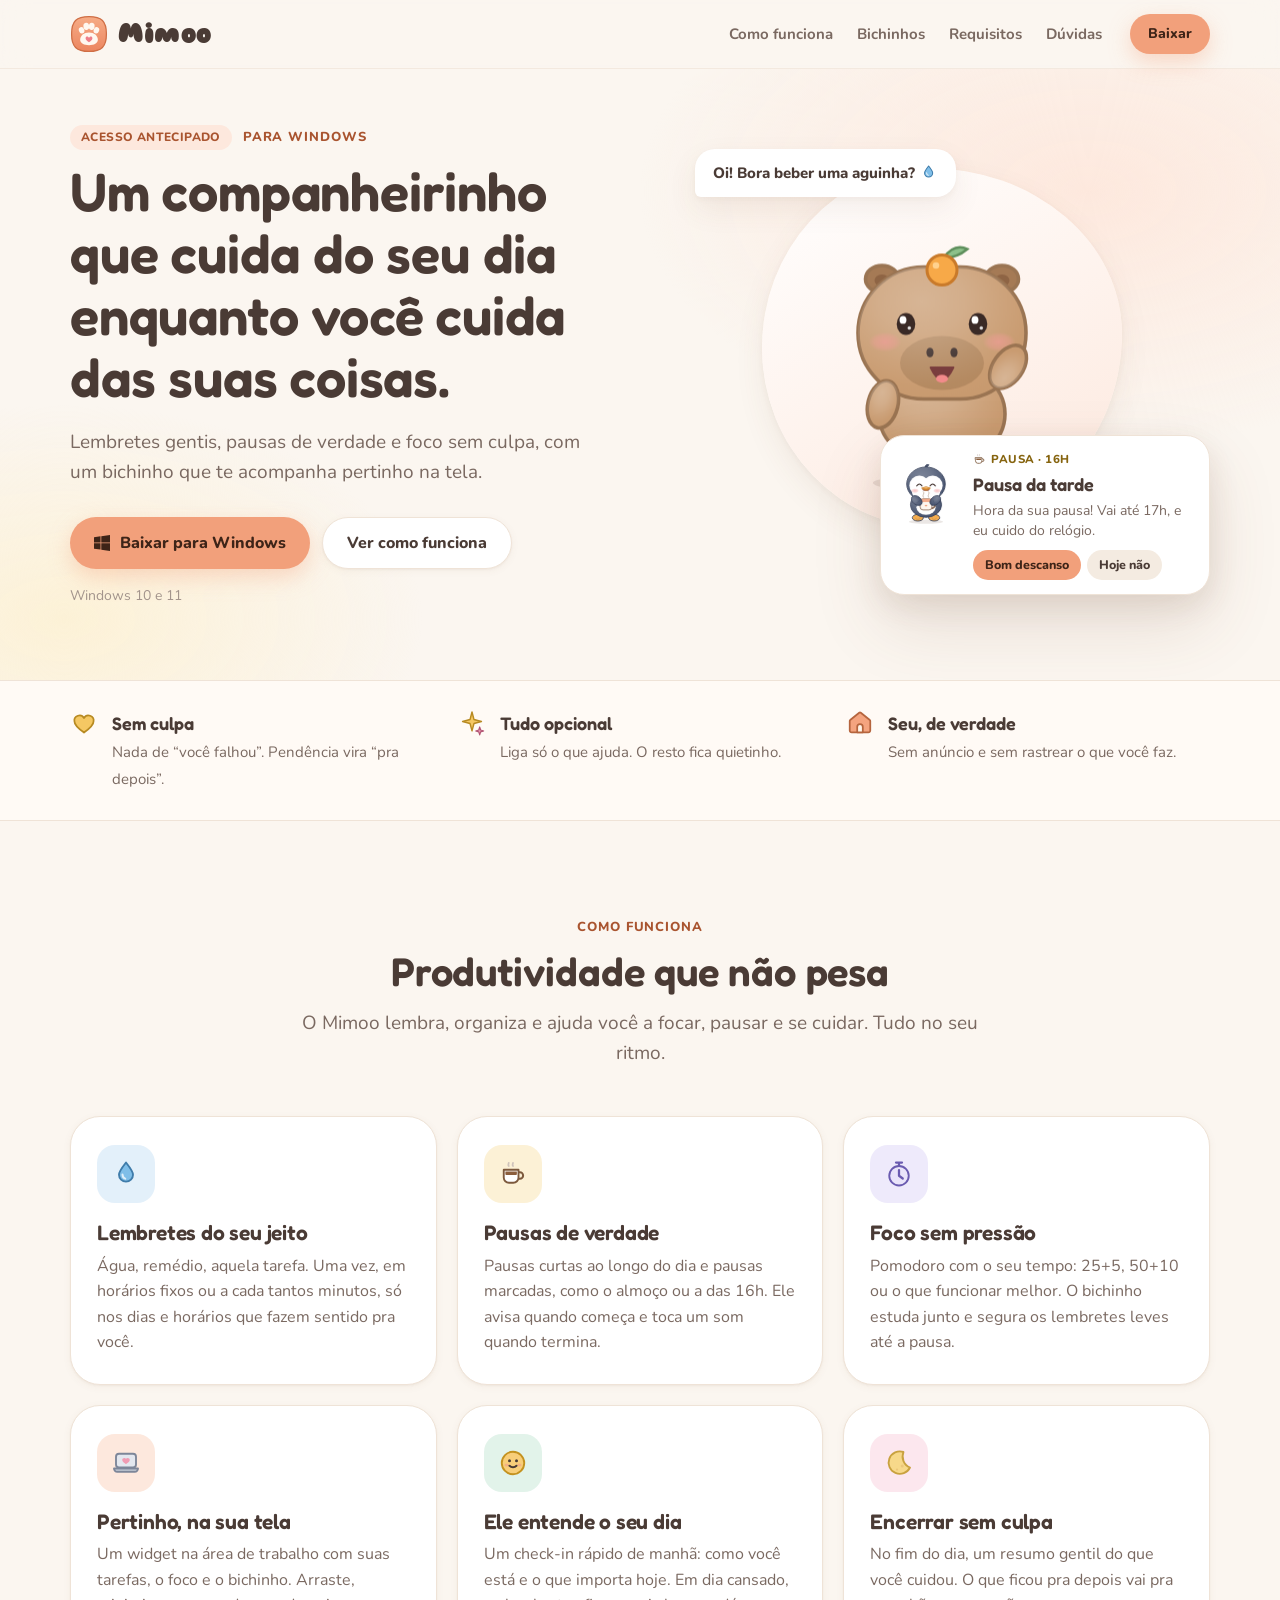
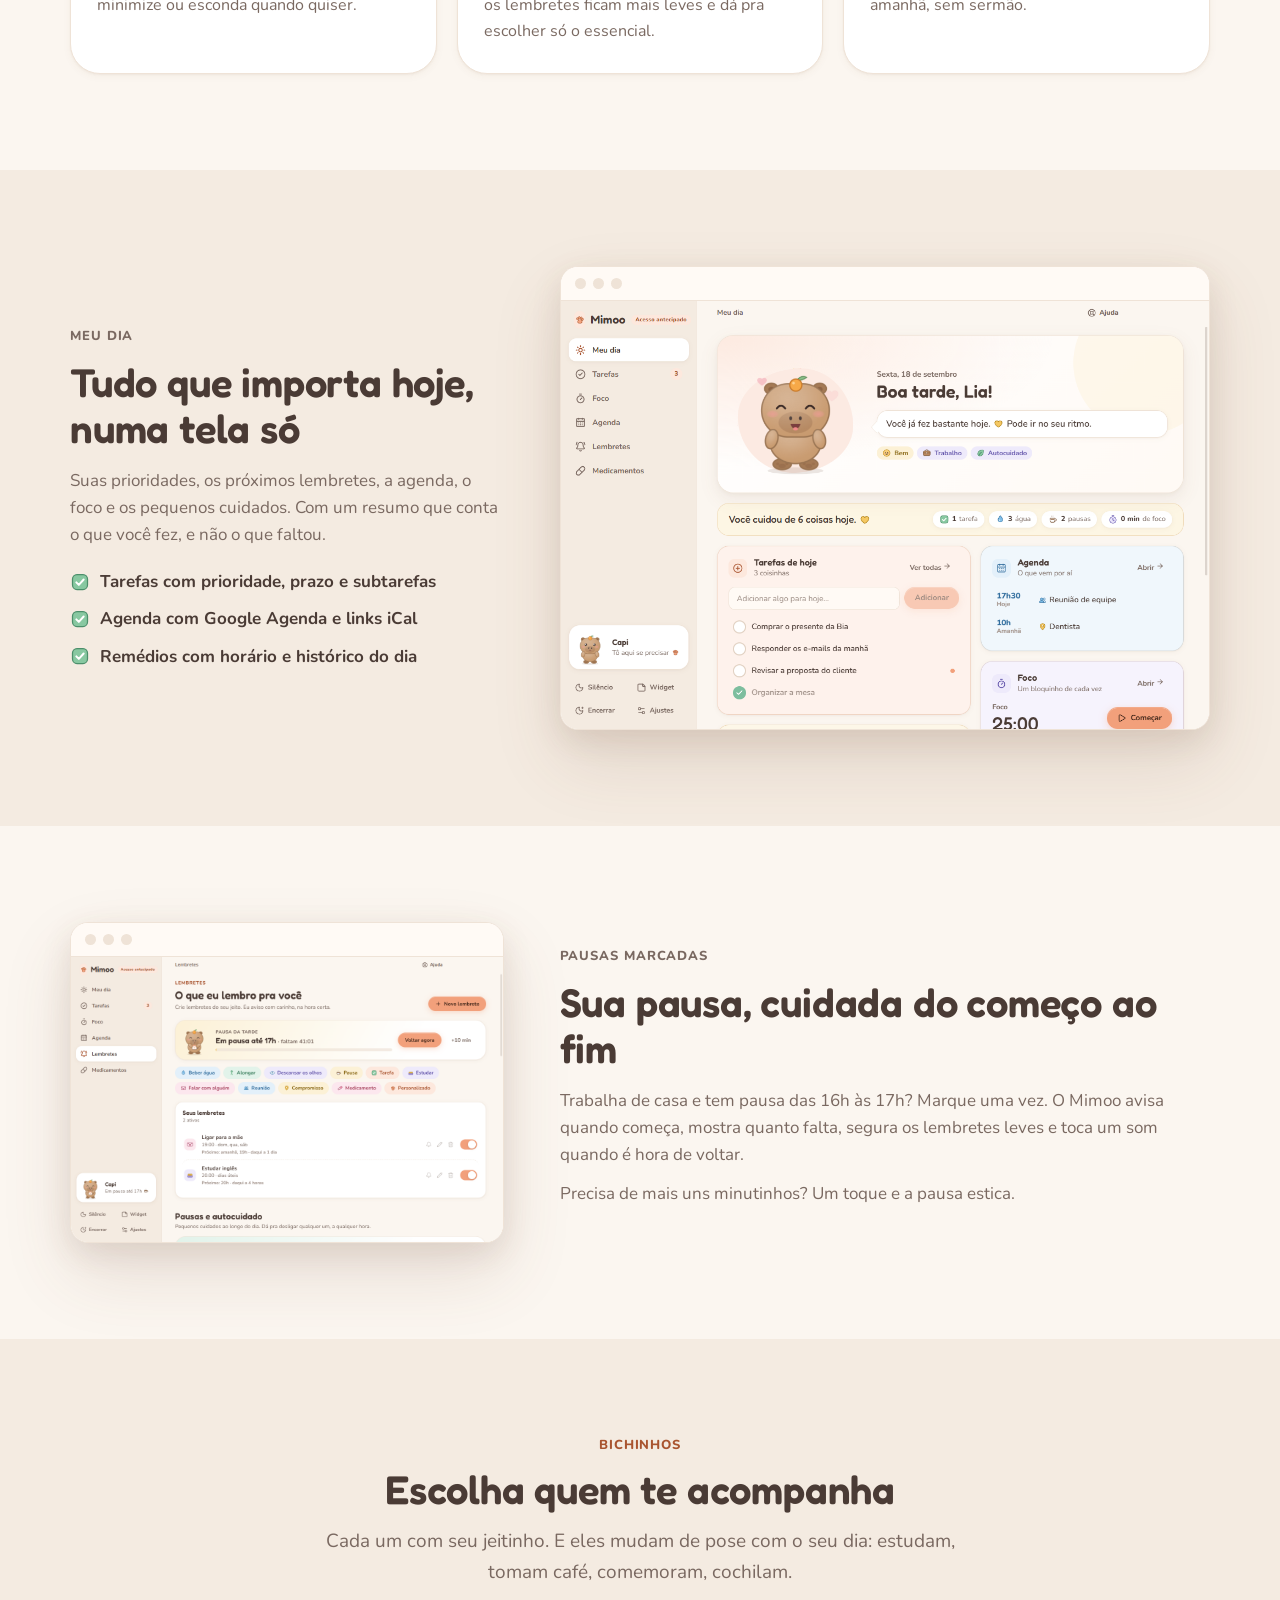
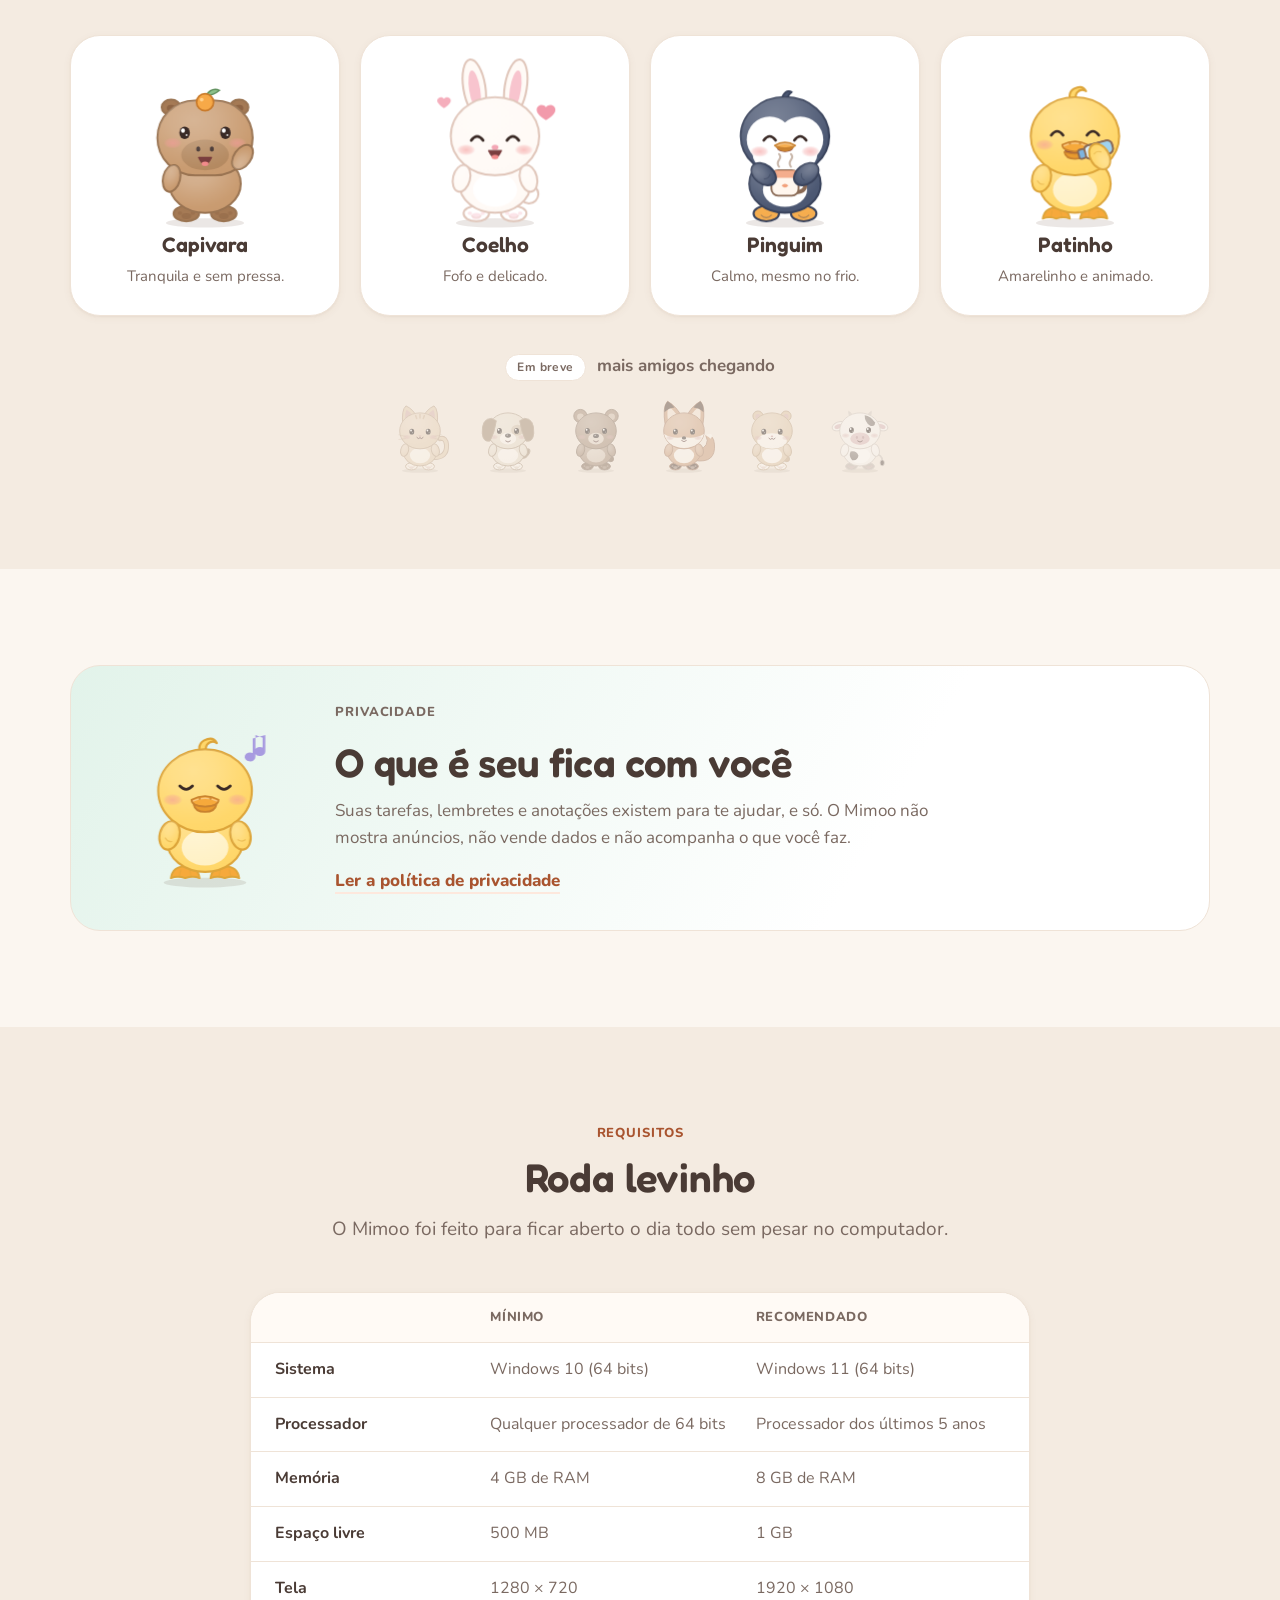
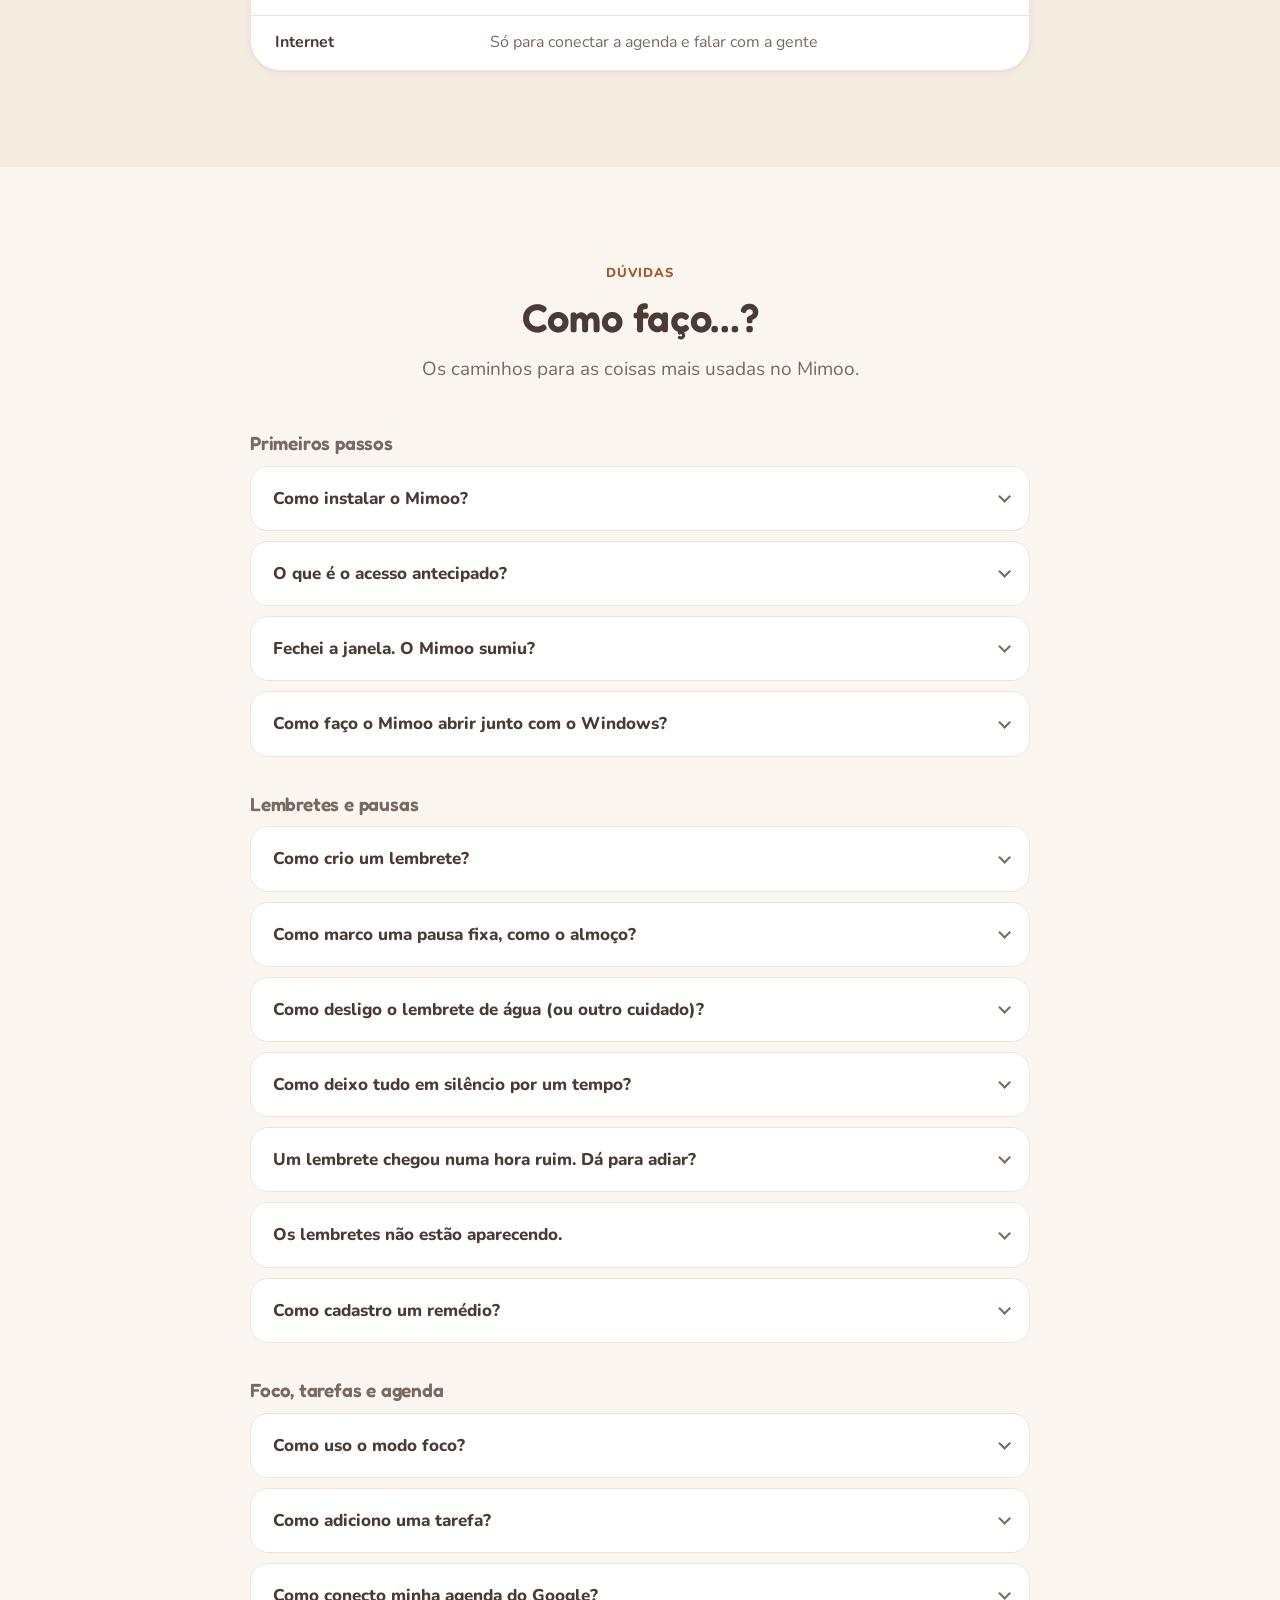
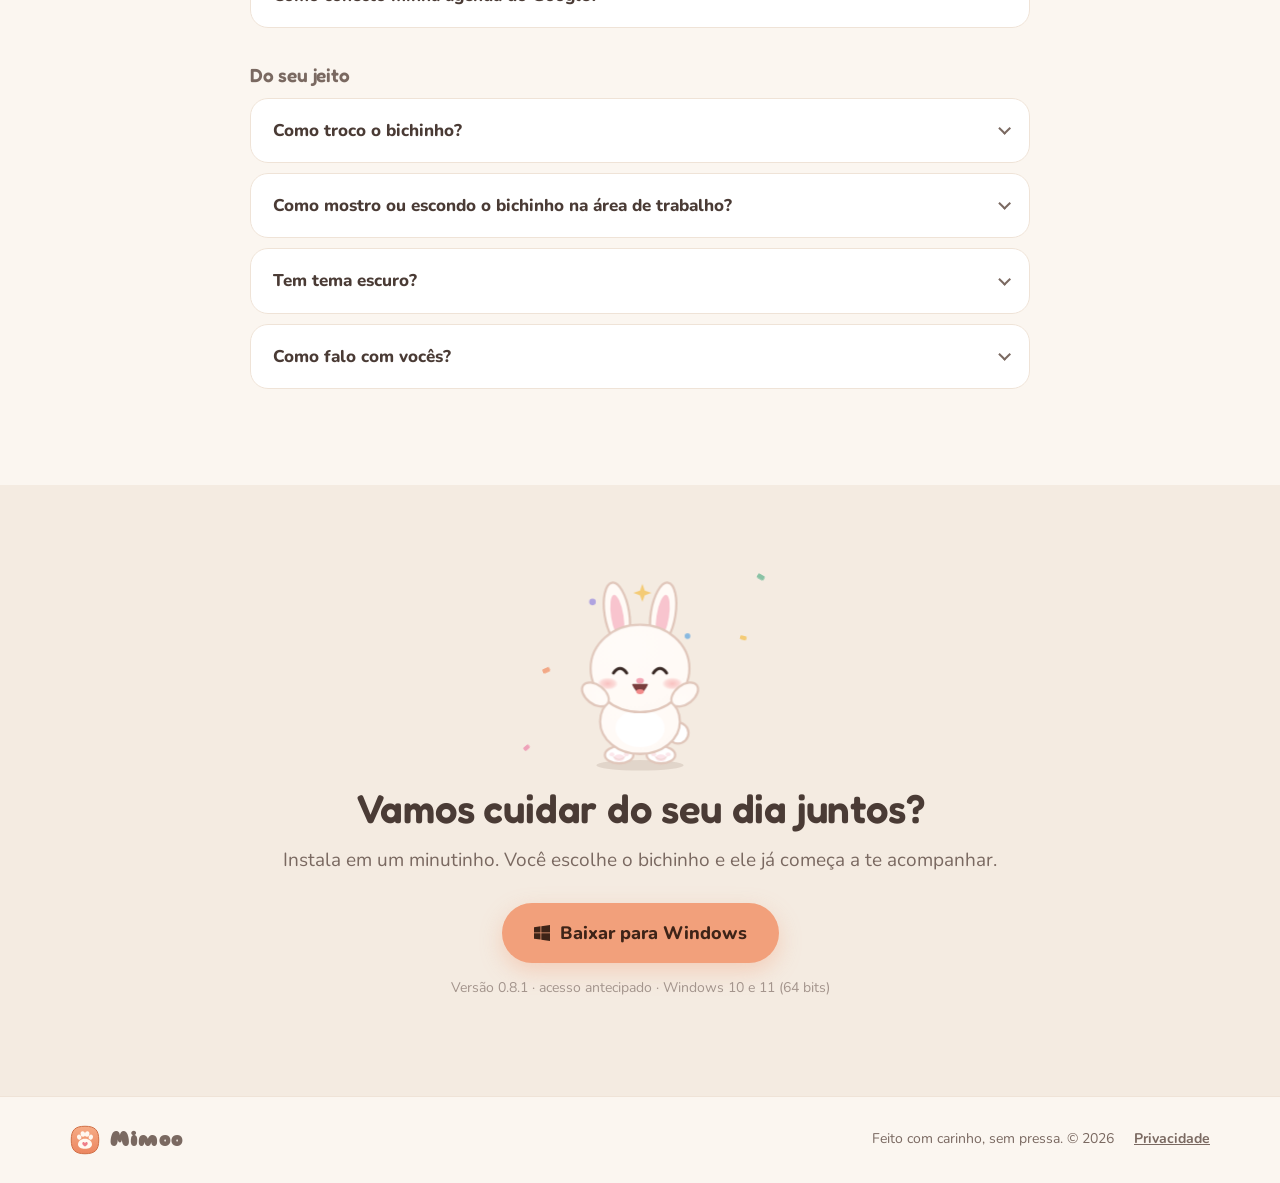
==== commit faf05fd3: "Site do Mimoo 0.8.1" ====
--- a/index.html
+++ b/index.html
@@ -42,7 +42,7 @@
     <path d="M51 66C51 61.5 55.5 59.5 58.5 62.5L60.5 64.5L62.5 62.5C65.5 59.5 70 61.5 70 66C70 70.5 64.5 74.5 60.5 77C56.5 74.5 51 70.5 51 66Z" fill="#ef7f89"/>
   </g>
 </svg>
-</span><span class="mimoo-wordmark">Mimoo</span></a><nav class="nav__links" aria-label="Seções"><a href="#como-funciona">Como funciona</a><a href="#bichinhos">Bichinhos</a><a href="#requisitos">Requisitos</a><a href="#duvidas">Dúvidas</a></nav><a class="btn btn--primary btn--small" href="https://github.com/maribendlin/mimoo-site/releases/download/v0.8.0/Mimoo-Setup-0.8.0.exe">Baixar</a></div></header><main><section class="hero"><div class="wrap hero__grid"><div class="hero__copy"><p class="eyebrow"><span class="pill">Acesso antecipado</span> para Windows</p><h1>Um companheirinho que cuida do seu dia enquanto você cuida das suas coisas.</h1><p class="lead">Lembretes gentis, pausas de verdade e foco sem culpa, com um bichinho que te acompanha pertinho na tela.</p><div class="hero__cta"><a class="btn btn--primary" href="https://github.com/maribendlin/mimoo-site/releases/download/v0.8.0/Mimoo-Setup-0.8.0.exe"><svg viewBox="0 0 16 16" width="16" height="16" aria-hidden="true"><path fill="currentColor" d="M0 2.2 6.5 1.3v6.2H0zm7.3-1 8.7-1.2v7.5H7.3zM0 8.3h6.5v6.3L0 13.7zm7.3 0H16V16l-8.7-1.2z"></path></svg>Baixar para Windows</a><a class="btn btn--ghost" href="#como-funciona">Ver como funciona</a></div><p class="fine">Windows 10 e 11</p></div><div class="hero__scene" aria-hidden="true"><div class="scene__blob"></div><div class="scene__bubble"><span>Oi! Bora beber uma aguinha? <svg class="mimoo-icon icon-inline" width="1.15em" height="1.15em" viewBox="0 0 24 24" fill="none" aria-hidden="true"><path d="M12 2.8c3.4 4.3 5.6 7 5.6 9.7a5.6 5.6 0 1 1-11.2 0c0-2.7 2.2-5.4 5.6-9.7z" fill="#7FBEE8" stroke="#3F7CAA" stroke-width="1.5" stroke-linejoin="round" stroke-linecap="round"></path><path d="M9.2 12.4c0 1.6.9 2.8 2.2 3.3" fill="none" stroke="#FFFFFF" stroke-width="1.6" stroke-linejoin="round" stroke-linecap="round" opacity="0.75"></path></svg></span></div><svg class="mascot  scene__mascot" data-motion="breathe" data-arms="wave" data-mouth="open" data-species="capybara" viewBox="0 0 200 200" width="300" height="300" role="img" aria-label="Capivara acenando"><defs><radialGradient id="shade-_R_s6_" cx="38%" cy="26%" r="115%"><stop offset="0%" stop-color="#fff" stop-opacity="0.26"></stop><stop offset="22%" stop-color="#fff" stop-opacity="0.19"></stop><stop offset="42%" stop-color="#fff" stop-opacity="0.08"></stop><stop offset="56%" stop-color="#fff" stop-opacity="0.01"></stop><stop offset="64%" stop-color="#9A7452" stop-opacity="0.01"></stop><stop offset="80%" stop-color="#9A7452" stop-opacity="0.09"></stop><stop offset="100%" stop-color="#9A7452" stop-opacity="0.2"></stop></radialGradient><radialGradient id="blush-_R_s6_"><stop offset="0%" stop-color="#F59C9C" stop-opacity="0.6"></stop><stop offset="65%" stop-color="#F59C9C" stop-opacity="0.34"></stop><stop offset="100%" stop-color="#F59C9C" stop-opacity="0"></stop></radialGradient></defs><ellipse class="m-shadow" cx="100" cy="194" rx="46" ry="5.5" fill="#5A3E2B" opacity="0.12"></ellipse><g class="m-figure"><g class="m-body"><g class="m-foot m-foot--l"><ellipse cx="78" cy="183" rx="15" ry="9" fill="#A57A55" stroke="#9A7452" stroke-width="2.4" stroke-linejoin="round"></ellipse><ellipse cx="78" cy="186" rx="5.6" ry="3.6" fill="#8E6444" opacity="0.45"></ellipse><ellipse cx="70.4" cy="182.5" rx="2.6" ry="2.1" fill="#8E6444" opacity="0.4"></ellipse><ellipse cx="85.6" cy="182.5" rx="2.6" ry="2.1" fill="#8E6444" opacity="0.4"></ellipse><path d="M72 185 q2.7 2.8 6 2.8 q3.3 0 6 -2.8" fill="none" stroke="#9A7452" stroke-width="1.3" stroke-linecap="round" opacity="0.4"></path></g><g class="m-foot m-foot--r"><ellipse cx="122" cy="183" rx="15" ry="9" fill="#A57A55" stroke="#9A7452" stroke-width="2.4" stroke-linejoin="round"></ellipse><ellipse cx="122" cy="186" rx="5.6" ry="3.6" fill="#8E6444" opacity="0.45"></ellipse><ellipse cx="114.4" cy="182.5" rx="2.6" ry="2.1" fill="#8E6444" opacity="0.4"></ellipse><ellipse cx="129.6" cy="182.5" rx="2.6" ry="2.1" fill="#8E6444" opacity="0.4"></ellipse><path d="M116 185 q2.7 2.8 6 2.8 q3.3 0 6 -2.8" fill="none" stroke="#9A7452" stroke-width="1.3" stroke-linecap="round" opacity="0.4"></path></g><ellipse cx="100" cy="148" rx="42" ry="34" fill="#C99B70" stroke="#9A7452" stroke-width="2.4" stroke-linejoin="round"></ellipse><ellipse cx="100" cy="148" rx="42" ry="34" fill="url(#shade-_R_s6_)"></ellipse><g class="m-head"><ellipse cx="60" cy="58" rx="11" ry="9" fill="#A57A55" stroke="#9A7452" stroke-width="2.4" stroke-linejoin="round"></ellipse><ellipse cx="60" cy="59" rx="5" ry="4" fill="#8E6444"></ellipse><g transform="matrix(-1 0 0 1 200 0)"><ellipse cx="60" cy="58" rx="11" ry="9" fill="#A57A55" stroke="#9A7452" stroke-width="2.4" stroke-linejoin="round"></ellipse><ellipse cx="60" cy="59" rx="5" ry="4" fill="#8E6444"></ellipse></g><rect x="44" y="50" width="112" height="88" rx="44" fill="#C99B70" stroke="#9A7452" stroke-width="2.4" stroke-linejoin="round"></rect><ellipse cx="100" cy="114" rx="28" ry="18" fill="#A57A55" opacity="0.55"></ellipse><ellipse cx="92" cy="107" rx="2.4" ry="3.2" fill="#3A2A26"></ellipse><ellipse cx="108" cy="107" rx="2.4" ry="3.2" fill="#3A2A26"></ellipse><rect x="44" y="50" width="112" height="88" rx="44" fill="url(#shade-_R_s6_)"></rect><g class="m-yuzu"><path d="M101 44 Q108 34 117 38 Q110 44 101 44 Z" fill="#8CC08A" stroke="#5E8F5C" stroke-width="1.6"></path><circle cx="100" cy="52" r="10" fill="#F7A948" stroke="#C97A2A" stroke-width="2"></circle><circle cx="96" cy="49" r="2.2" fill="#FFD28F"></circle></g><g class="m-blush" fill="url(#blush-_R_s6_)"><ellipse cx="62" cy="100" rx="11" ry="6.6"></ellipse><ellipse cx="138" cy="100" rx="11" ry="6.6"></ellipse></g><g class="m-eyes m-eyes--open"><g transform="translate(76 88)"><ellipse rx="6.2" ry="7.3" fill="#3A2A26"></ellipse><ellipse cx="-2" cy="-2.7" rx="2.3" ry="2.6" fill="#fff"></ellipse><circle cx="2.2" cy="2.7" r="1.15" fill="#fff" opacity="0.85"></circle></g><g transform="translate(124 88)"><ellipse rx="6.2" ry="7.3" fill="#3A2A26"></ellipse><ellipse cx="-2" cy="-2.7" rx="2.3" ry="2.6" fill="#fff"></ellipse><circle cx="2.2" cy="2.7" r="1.15" fill="#fff" opacity="0.85"></circle></g></g><g transform="translate(0 8)"><path d="M92.5 109 Q100 125 107.5 109 Z" fill="#7A3E3E" stroke="#7A3E3E" stroke-width="1.5" stroke-linejoin="round"></path><ellipse cx="100" cy="116.5" rx="4" ry="2.6" fill="#F28B8B"></ellipse></g></g></g><g class="m-arms" style="--arm-l:14deg;--arm-r:-145deg"><g class="m-arm m-arm--l"><ellipse cx="64" cy="142" rx="10" ry="16" fill="#C99B70" stroke="#9A7452" stroke-width="2.4" stroke-linejoin="round"></ellipse><ellipse cx="64" cy="142" rx="10" ry="16" fill="url(#shade-_R_s6_)"></ellipse></g><g class="m-arm m-arm--r"><ellipse cx="136" cy="142" rx="10" ry="16" fill="#C99B70" stroke="#9A7452" stroke-width="2.4" stroke-linejoin="round"></ellipse><ellipse cx="136" cy="142" rx="10" ry="16" fill="url(#shade-_R_s6_)"></ellipse></g></g></g></svg><div class="toast-mock"><svg class="mascot  " data-motion="breathe" data-arms="hold" data-mouth="smile" data-species="penguin" viewBox="0 0 200 200" width="74" height="74" role="img" aria-label="Pinguim tomando café"><defs><radialGradient id="shade-_R_346_" cx="38%" cy="26%" r="115%"><stop offset="0%" stop-color="#fff" stop-opacity="0.26"></stop><stop offset="22%" stop-color="#fff" stop-opacity="0.19"></stop><stop offset="42%" stop-color="#fff" stop-opacity="0.08"></stop><stop offset="56%" stop-color="#fff" stop-opacity="0.01"></stop><stop offset="64%" stop-color="#39435C" stop-opacity="0.01"></stop><stop offset="80%" stop-color="#39435C" stop-opacity="0.09"></stop><stop offset="100%" stop-color="#39435C" stop-opacity="0.2"></stop></radialGradient><radialGradient id="blush-_R_346_"><stop offset="0%" stop-color="#F59C9C" stop-opacity="0.6"></stop><stop offset="65%" stop-color="#F59C9C" stop-opacity="0.34"></stop><stop offset="100%" stop-color="#F59C9C" stop-opacity="0"></stop></radialGradient></defs><ellipse class="m-shadow" cx="100" cy="194" rx="46" ry="5.5" fill="#5A3E2B" opacity="0.12"></ellipse><g class="m-figure"><g class="m-body"><g class="m-foot m-foot--l"><ellipse cx="78" cy="183" rx="15" ry="9" fill="#F6AE4F" stroke="#39435C" stroke-width="2.4" stroke-linejoin="round"></ellipse><ellipse cx="78" cy="186" rx="5.6" ry="3.6" fill="#F6AE4F" opacity="0.45"></ellipse><ellipse cx="70.4" cy="182.5" rx="2.6" ry="2.1" fill="#F6AE4F" opacity="0.4"></ellipse><ellipse cx="85.6" cy="182.5" rx="2.6" ry="2.1" fill="#F6AE4F" opacity="0.4"></ellipse><path d="M72 185 q2.7 2.8 6 2.8 q3.3 0 6 -2.8" fill="none" stroke="#39435C" stroke-width="1.3" stroke-linecap="round" opacity="0.4"></path></g><g class="m-foot m-foot--r"><ellipse cx="122" cy="183" rx="15" ry="9" fill="#F6AE4F" stroke="#39435C" stroke-width="2.4" stroke-linejoin="round"></ellipse><ellipse cx="122" cy="186" rx="5.6" ry="3.6" fill="#F6AE4F" opacity="0.45"></ellipse><ellipse cx="114.4" cy="182.5" rx="2.6" ry="2.1" fill="#F6AE4F" opacity="0.4"></ellipse><ellipse cx="129.6" cy="182.5" rx="2.6" ry="2.1" fill="#F6AE4F" opacity="0.4"></ellipse><path d="M116 185 q2.7 2.8 6 2.8 q3.3 0 6 -2.8" fill="none" stroke="#39435C" stroke-width="1.3" stroke-linecap="round" opacity="0.4"></path></g><ellipse cx="100" cy="148" rx="42" ry="34" fill="#4B5772" stroke="#39435C" stroke-width="2.4" stroke-linejoin="round"></ellipse><ellipse cx="100" cy="155" rx="26" ry="20" fill="#FFFFFF"></ellipse><ellipse cx="100" cy="148" rx="42" ry="34" fill="url(#shade-_R_346_)"></ellipse><g class="m-head"><path d="M96 48 Q100 36 108 40 Q102 44 104 50 Z" fill="#4B5772" stroke="#39435C" stroke-width="2" stroke-linejoin="round"></path><ellipse cx="100" cy="92" rx="52" ry="46" fill="#4B5772" stroke="#39435C" stroke-width="2.4" stroke-linejoin="round"></ellipse><circle cx="82" cy="96" r="27" fill="#FFFFFF"></circle><circle cx="118" cy="96" r="27" fill="#FFFFFF"></circle><ellipse cx="100" cy="114" rx="38" ry="22" fill="#FFFFFF"></ellipse><ellipse cx="100" cy="92" rx="52" ry="46" fill="url(#shade-_R_346_)"></ellipse><g class="m-beak" style="--beak-open:0px"><ellipse cx="100" cy="106" rx="9.5" ry="4.5" fill="#8A4A48"></ellipse><path d="M88 103 Q100 95.5 112 103 Q100 109.5 88 103 Z" fill="#F6AE4F" stroke="#C9822F" stroke-width="2" stroke-linejoin="round"></path><path d="M90 103.6 Q100 98 110 103.6" fill="none" stroke="#fff" stroke-width="1.6" stroke-linecap="round" opacity="0.35"></path><path class="m-beak-lower" d="M90 104.5 Q100 109 110 104.5 Q100 113.5 90 104.5 Z" fill="#E08F2F" stroke="#C9822F" stroke-width="2" stroke-linejoin="round"></path></g><g class="m-blush" fill="url(#blush-_R_346_)"><ellipse cx="70" cy="110" rx="11" ry="6.6"></ellipse><ellipse cx="130" cy="110" rx="11" ry="6.6"></ellipse></g><g class="m-eyes m-eyes--happy"><path transform="translate(82 94)" d="M-7 2.8 Q0 -6.6 7 2.8" fill="none" stroke="#3A2A26" stroke-width="3.2" stroke-linecap="round"></path><path transform="translate(118 94)" d="M-7 2.8 Q0 -6.6 7 2.8" fill="none" stroke="#3A2A26" stroke-width="3.2" stroke-linecap="round"></path></g></g></g><g class="m-prop"><path d="M112 140 q12 0 12 9 q0 9 -12 9" fill="none" stroke="#8A6A55" stroke-width="4.5"></path><rect x="84" y="132" width="32" height="30" rx="8" fill="#FFF6EE" stroke="#8A6A55" stroke-width="2.2" stroke-linejoin="round"></rect><rect x="84" y="132" width="32" height="9" rx="4" fill="#F2A07B" opacity="0.85"></rect><path d="M96 150 q4 -4 8 0 q-4 5 -8 0 z" fill="#F2A07B"></path><g class="m-steam" fill="none" stroke="#C9B7AA" stroke-width="2.4" stroke-linecap="round"><path d="M93 128 q-3 -4 0 -8 q3 -4 0 -7"></path><path d="M107 128 q-3 -4 0 -8 q3 -4 0 -7"></path></g></g><g class="m-arms" style="--arm-l:-52deg;--arm-r:52deg"><g class="m-arm m-arm--l"><ellipse cx="64" cy="142" rx="11" ry="16" fill="#4B5772" stroke="#39435C" stroke-width="2.4" stroke-linejoin="round"></ellipse><ellipse cx="64" cy="142" rx="11" ry="16" fill="url(#shade-_R_346_)"></ellipse><path d="M60 146 q4 4 8 2" fill="none" stroke="#39435C" stroke-width="1.3" stroke-linecap="round" opacity="0.5"></path></g><g class="m-arm m-arm--r"><ellipse cx="136" cy="142" rx="11" ry="16" fill="#4B5772" stroke="#39435C" stroke-width="2.4" stroke-linejoin="round"></ellipse><ellipse cx="136" cy="142" rx="11" ry="16" fill="url(#shade-_R_346_)"></ellipse><path d="M132 146 q4 4 8 2" fill="none" stroke="#39435C" stroke-width="1.3" stroke-linecap="round" opacity="0.5"></path></g></g></g></svg><div class="toast-mock__body"><p class="toast-mock__kind"><svg class="mimoo-icon" width="13" height="13" viewBox="0 0 24 24" fill="none" aria-hidden="true"><path d="M16.2 10.6h1.3a2.6 2.6 0 0 1 0 5.2h-1.3" fill="none" stroke="#7C593D" stroke-width="1.6" stroke-linejoin="round" stroke-linecap="round"></path><path d="M4.6 8.6h11.8v6.2a4.2 4.2 0 0 1-4.2 4.2H8.8a4.2 4.2 0 0 1-4.2-4.2z" fill="#FFFFFF" stroke="#7C593D" stroke-width="1.5" stroke-linejoin="round" stroke-linecap="round"></path><path d="M5.9 10h9.2v1.9c0 .5-.4.9-.9.9H6.8c-.5 0-.9-.4-.9-.9z" fill="#8B5E3C"></path><path d="M8.6 5.6c-.8-.9 0-1.7 0-2.6M12 5.6c-.8-.9 0-1.7 0-2.6" fill="none" stroke="#CFC3BB" stroke-width="1.4" stroke-linejoin="round" stroke-linecap="round"></path></svg> Pausa · 16h</p><p class="toast-mock__title">Pausa da tarde</p><p class="toast-mock__text">Hora da sua pausa! Vai até 17h, e eu cuido do relógio.</p><div class="toast-mock__actions"><span class="mini-btn mini-btn--primary">Bom descanso</span><span class="mini-btn">Hoje não</span></div></div></div></div></div></section><section class="principles"><div class="wrap principles__row"><div><svg class="mimoo-icon" width="28" height="28" viewBox="0 0 24 24" fill="none" aria-hidden="true"><path d="M12 20.2c-5-3.4-8.2-6-8.2-9.6A4.4 4.4 0 0 1 12 7.8a4.4 4.4 0 0 1 8.2 2.8c0 3.6-3.2 6.2-8.2 9.6z" fill="#F5C863" stroke="#B78A22" stroke-width="1.5" stroke-linejoin="round" stroke-linecap="round"></path></svg><div><strong>Sem culpa</strong><span>Nada de “você falhou”. Pendência vira “pra depois”.</span></div></div><div><svg class="mimoo-icon" width="28" height="28" viewBox="0 0 24 24" fill="none" aria-hidden="true"><path d="M12 2.6 13.7 9l6.4 1.7-6.4 1.7-1.7 6.4-1.7-6.4L3.9 10.7 10.3 9z" fill="#F5C863" stroke="#B78A22" stroke-width="1.2" stroke-linejoin="round" stroke-linecap="round"></path><path d="m18.6 15.4.8 2.6 2.6.8-2.6.8-.8 2.6-.8-2.6-2.6-.8 2.6-.8z" fill="#F09BB3" stroke="#B15473" stroke-width="1" stroke-linejoin="round" stroke-linecap="round"></path></svg><div><strong>Tudo opcional</strong><span>Liga só o que ajuda. O resto fica quietinho.</span></div></div><div><svg class="mimoo-icon" width="28" height="28" viewBox="0 0 24 24" fill="none" aria-hidden="true"><path d="M11.3 3.2 3.6 9.4a1 1 0 0 0-.4.8v8.2a1.6 1.6 0 0 0 1.6 1.6h14.4a1.6 1.6 0 0 0 1.6-1.6v-8.2a1 1 0 0 0-.4-.8l-7.7-6.2a1.1 1.1 0 0 0-1.4 0z" fill="#F4A47F" stroke="#B5653E" stroke-width="1.5" stroke-linejoin="round" stroke-linecap="round"></path><path d="M9.6 20v-4.6a2.4 2.4 0 0 1 4.8 0V20z" fill="#FFF6EA" stroke="#B5653E" stroke-width="1.5" stroke-linejoin="round" stroke-linecap="round"></path></svg><div><strong>Seu, de verdade</strong><span>Sem anúncio e sem rastrear o que você faz.</span></div></div></div></section><section class="section" id="como-funciona"><div class="wrap"><header class="section__head"><p class="eyebrow">Como funciona</p><h2>Produtividade que não pesa</h2><p class="lead">O Mimoo lembra, organiza e ajuda você a focar, pausar e se cuidar. Tudo no seu ritmo.</p></header><div class="features"><article class="feature tint-sky"><span class="feature__icon"><svg class="mimoo-icon" width="30" height="30" viewBox="0 0 24 24" fill="none" aria-hidden="true"><path d="M12 2.8c3.4 4.3 5.6 7 5.6 9.7a5.6 5.6 0 1 1-11.2 0c0-2.7 2.2-5.4 5.6-9.7z" fill="#7FBEE8" stroke="#3F7CAA" stroke-width="1.5" stroke-linejoin="round" stroke-linecap="round"></path><path d="M9.2 12.4c0 1.6.9 2.8 2.2 3.3" fill="none" stroke="#FFFFFF" stroke-width="1.6" stroke-linejoin="round" stroke-linecap="round" opacity="0.75"></path></svg></span><h3>Lembretes do seu jeito</h3><p>Água, remédio, aquela tarefa. Uma vez, em horários fixos ou a cada tantos minutos, só nos dias e horários que fazem sentido pra você.</p></article><article class="feature tint-butter"><span class="feature__icon"><svg class="mimoo-icon" width="30" height="30" viewBox="0 0 24 24" fill="none" aria-hidden="true"><path d="M16.2 10.6h1.3a2.6 2.6 0 0 1 0 5.2h-1.3" fill="none" stroke="#7C593D" stroke-width="1.6" stroke-linejoin="round" stroke-linecap="round"></path><path d="M4.6 8.6h11.8v6.2a4.2 4.2 0 0 1-4.2 4.2H8.8a4.2 4.2 0 0 1-4.2-4.2z" fill="#FFFFFF" stroke="#7C593D" stroke-width="1.5" stroke-linejoin="round" stroke-linecap="round"></path><path d="M5.9 10h9.2v1.9c0 .5-.4.9-.9.9H6.8c-.5 0-.9-.4-.9-.9z" fill="#8B5E3C"></path><path d="M8.6 5.6c-.8-.9 0-1.7 0-2.6M12 5.6c-.8-.9 0-1.7 0-2.6" fill="none" stroke="#CFC3BB" stroke-width="1.4" stroke-linejoin="round" stroke-linecap="round"></path></svg></span><h3>Pausas de verdade</h3><p>Pausas curtas ao longo do dia e pausas marcadas, como o almoço ou a das 16h. Ele avisa quando começa e toca um som quando termina.</p></article><article class="feature tint-lavender"><span class="feature__icon"><svg class="mimoo-icon" width="30" height="30" viewBox="0 0 24 24" fill="none" aria-hidden="true"><path d="M9.6 2.8h4.8M12 2.8v2.4" fill="none" stroke="#6A5BB0" stroke-width="1.8" stroke-linejoin="round" stroke-linecap="round"></path><circle cx="12" cy="13.4" r="7.8" fill="#E9E4FA" stroke="#6A5BB0" stroke-width="1.5" stroke-linejoin="round" stroke-linecap="round"></circle><path d="M12 8.8v4.6l3 2.2" fill="none" stroke="#6A5BB0" stroke-width="1.8" stroke-linejoin="round" stroke-linecap="round"></path></svg></span><h3>Foco sem pressão</h3><p>Pomodoro com o seu tempo: 25+5, 50+10 ou o que funcionar melhor. O bichinho estuda junto e segura os lembretes leves até a pausa.</p></article><article class="feature tint-peach"><span class="feature__icon"><svg class="mimoo-icon" width="30" height="30" viewBox="0 0 24 24" fill="none" aria-hidden="true"><rect x="4" y="4.6" width="16" height="11" rx="2.4" fill="#E3E7EF" stroke="#7D8699" stroke-width="1.5" stroke-linejoin="round" stroke-linecap="round"></rect><path d="M2.4 16.4h19.2a2.6 2.6 0 0 1-2.6 2.6H5a2.6 2.6 0 0 1-2.6-2.6z" fill="#C9CFDA" stroke="#7D8699" stroke-width="1.5" stroke-linejoin="round" stroke-linecap="round"></path><path d="M12 8.6c-1-1.2-3-.6-3 .9 0 1.6 3 3.2 3 3.2s3-1.6 3-3.2c0-1.5-2-2.1-3-.9z" fill="#F09BB3"></path></svg></span><h3>Pertinho, na sua tela</h3><p>Um widget na área de trabalho com suas tarefas, o foco e o bichinho. Arraste, minimize ou esconda quando quiser.</p></article><article class="feature tint-sage"><span class="feature__icon"><svg class="mimoo-icon" width="30" height="30" viewBox="0 0 24 24" fill="none" aria-hidden="true"><circle cx="12" cy="12" r="9" fill="#F8CE79" stroke="#C4921F" stroke-width="1.5" stroke-linejoin="round" stroke-linecap="round"></circle><circle cx="9.2" cy="10.2" r="1.2" fill="#4A3B35"></circle><circle cx="14.8" cy="10.2" r="1.2" fill="#4A3B35"></circle><ellipse cx="6.9" cy="13.6" rx="1.7" ry="1.1" fill="#F0918E" opacity="0.5"></ellipse><ellipse cx="17.1" cy="13.6" rx="1.7" ry="1.1" fill="#F0918E" opacity="0.5"></ellipse><path d="M9.2 14.2c1.6 1.6 4 1.6 5.6 0" fill="none" stroke="#4A3B35" stroke-width="1.6" stroke-linejoin="round" stroke-linecap="round"></path></svg></span><h3>Ele entende o seu dia</h3><p>Um check-in rápido de manhã: como você está e o que importa hoje. Em dia cansado, os lembretes ficam mais leves e dá pra escolher só o essencial.</p></article><article class="feature tint-rose"><span class="feature__icon"><svg class="mimoo-icon" width="30" height="30" viewBox="0 0 24 24" fill="none" aria-hidden="true"><path d="M15.6 3.2a9 9 0 1 0 5.2 12.4A9.4 9.4 0 0 1 15.6 3.2z" fill="#F7D98A" stroke="#C9A23F" stroke-width="1.5" stroke-linejoin="round" stroke-linecap="round"></path><circle cx="14.6" cy="14.4" r="1.2" fill="#E9C376" opacity="0.8"></circle><circle cx="10.4" cy="17.2" r="0.9" fill="#E9C376" opacity="0.8"></circle></svg></span><h3>Encerrar sem culpa</h3><p>No fim do dia, um resumo gentil do que você cuidou. O que ficou pra depois vai pra amanhã, sem sermão.</p></article></div></div></section><section class="section section--tinted"><div class="wrap showcase"><div class="showcase__copy"><p class="eyebrow">Meu dia</p><h2>Tudo que importa hoje, numa tela só</h2><p>Suas prioridades, os próximos lembretes, a agenda, o foco e os pequenos cuidados. Com um resumo que conta o que você fez, e não o que faltou.</p><ul class="checks"><li><svg class="mimoo-icon" width="20" height="20" viewBox="0 0 24 24" fill="none" aria-hidden="true"><rect x="3" y="3" width="18" height="18" rx="5.4" fill="#88C8A1" stroke="#4C8F6B" stroke-width="1.5" stroke-linejoin="round" stroke-linecap="round"></rect><path d="m7.6 12.4 3 3 5.8-6.4" fill="none" stroke="#FFFFFF" stroke-width="2.4" stroke-linejoin="round" stroke-linecap="round"></path></svg> Tarefas com prioridade, prazo e subtarefas</li><li><svg class="mimoo-icon" width="20" height="20" viewBox="0 0 24 24" fill="none" aria-hidden="true"><rect x="3" y="3" width="18" height="18" rx="5.4" fill="#88C8A1" stroke="#4C8F6B" stroke-width="1.5" stroke-linejoin="round" stroke-linecap="round"></rect><path d="m7.6 12.4 3 3 5.8-6.4" fill="none" stroke="#FFFFFF" stroke-width="2.4" stroke-linejoin="round" stroke-linecap="round"></path></svg> Agenda com Google Agenda e links iCal</li><li><svg class="mimoo-icon" width="20" height="20" viewBox="0 0 24 24" fill="none" aria-hidden="true"><rect x="3" y="3" width="18" height="18" rx="5.4" fill="#88C8A1" stroke="#4C8F6B" stroke-width="1.5" stroke-linejoin="round" stroke-linecap="round"></rect><path d="m7.6 12.4 3 3 5.8-6.4" fill="none" stroke="#FFFFFF" stroke-width="2.4" stroke-linejoin="round" stroke-linecap="round"></path></svg> Remédios com horário e histórico do dia</li></ul></div><figure class="window-frame"><div class="window-frame__bar"><i></i><i></i><i></i></div><img src="img/meu-dia.png" alt="Tela Meu dia do Mimoo, com a capivara, tarefas, lembretes e agenda" width="1180" height="780" loading="lazy"/></figure></div></section><section class="section"><div class="wrap showcase showcase--flip"><div class="showcase__copy"><p class="eyebrow">Pausas marcadas</p><h2>Sua pausa, cuidada do começo ao fim</h2><p>Trabalha de casa e tem pausa das 16h às 17h? Marque uma vez. O Mimoo avisa quando começa, mostra quanto falta, segura os lembretes leves e toca um som quando é hora de voltar.</p><p>Precisa de mais uns minutinhos? Um toque e a pausa estica.</p></div><figure class="window-frame"><div class="window-frame__bar"><i></i><i></i><i></i></div><img src="img/pausas.png" alt="Tela de Lembretes do Mimoo com uma pausa em andamento e os lembretes do dia" width="1180" height="780" loading="lazy"/></figure></div></section><section class="section section--tinted" id="bichinhos"><div class="wrap"><header class="section__head"><p class="eyebrow">Bichinhos</p><h2>Escolha quem te acompanha</h2><p class="lead">Cada um com seu jeitinho. E eles mudam de pose com o seu dia: estudam, tomam café, comemoram, cochilam.</p></header><div class="friends"><figure class="friend"><svg class="mascot  " data-motion="breathe" data-arms="wave" data-mouth="open" data-species="capybara" viewBox="0 0 200 200" width="170" height="170" role="img" aria-label="Capivara acenando"><defs><radialGradient id="shade-_R_2cq_" cx="38%" cy="26%" r="115%"><stop offset="0%" stop-color="#fff" stop-opacity="0.26"></stop><stop offset="22%" stop-color="#fff" stop-opacity="0.19"></stop><stop offset="42%" stop-color="#fff" stop-opacity="0.08"></stop><stop offset="56%" stop-color="#fff" stop-opacity="0.01"></stop><stop offset="64%" stop-color="#9A7452" stop-opacity="0.01"></stop><stop offset="80%" stop-color="#9A7452" stop-opacity="0.09"></stop><stop offset="100%" stop-color="#9A7452" stop-opacity="0.2"></stop></radialGradient><radialGradient id="blush-_R_2cq_"><stop offset="0%" stop-color="#F59C9C" stop-opacity="0.6"></stop><stop offset="65%" stop-color="#F59C9C" stop-opacity="0.34"></stop><stop offset="100%" stop-color="#F59C9C" stop-opacity="0"></stop></radialGradient></defs><ellipse class="m-shadow" cx="100" cy="194" rx="46" ry="5.5" fill="#5A3E2B" opacity="0.12"></ellipse><g class="m-figure"><g class="m-body"><g class="m-foot m-foot--l"><ellipse cx="78" cy="183" rx="15" ry="9" fill="#A57A55" stroke="#9A7452" stroke-width="2.4" stroke-linejoin="round"></ellipse><ellipse cx="78" cy="186" rx="5.6" ry="3.6" fill="#8E6444" opacity="0.45"></ellipse><ellipse cx="70.4" cy="182.5" rx="2.6" ry="2.1" fill="#8E6444" opacity="0.4"></ellipse><ellipse cx="85.6" cy="182.5" rx="2.6" ry="2.1" fill="#8E6444" opacity="0.4"></ellipse><path d="M72 185 q2.7 2.8 6 2.8 q3.3 0 6 -2.8" fill="none" stroke="#9A7452" stroke-width="1.3" stroke-linecap="round" opacity="0.4"></path></g><g class="m-foot m-foot--r"><ellipse cx="122" cy="183" rx="15" ry="9" fill="#A57A55" stroke="#9A7452" stroke-width="2.4" stroke-linejoin="round"></ellipse><ellipse cx="122" cy="186" rx="5.6" ry="3.6" fill="#8E6444" opacity="0.45"></ellipse><ellipse cx="114.4" cy="182.5" rx="2.6" ry="2.1" fill="#8E6444" opacity="0.4"></ellipse><ellipse cx="129.6" cy="182.5" rx="2.6" ry="2.1" fill="#8E6444" opacity="0.4"></ellipse><path d="M116 185 q2.7 2.8 6 2.8 q3.3 0 6 -2.8" fill="none" stroke="#9A7452" stroke-width="1.3" stroke-linecap="round" opacity="0.4"></path></g><ellipse cx="100" cy="148" rx="42" ry="34" fill="#C99B70" stroke="#9A7452" stroke-width="2.4" stroke-linejoin="round"></ellipse><ellipse cx="100" cy="148" rx="42" ry="34" fill="url(#shade-_R_2cq_)"></ellipse><g class="m-head"><ellipse cx="60" cy="58" rx="11" ry="9" fill="#A57A55" stroke="#9A7452" stroke-width="2.4" stroke-linejoin="round"></ellipse><ellipse cx="60" cy="59" rx="5" ry="4" fill="#8E6444"></ellipse><g transform="matrix(-1 0 0 1 200 0)"><ellipse cx="60" cy="58" rx="11" ry="9" fill="#A57A55" stroke="#9A7452" stroke-width="2.4" stroke-linejoin="round"></ellipse><ellipse cx="60" cy="59" rx="5" ry="4" fill="#8E6444"></ellipse></g><rect x="44" y="50" width="112" height="88" rx="44" fill="#C99B70" stroke="#9A7452" stroke-width="2.4" stroke-linejoin="round"></rect><ellipse cx="100" cy="114" rx="28" ry="18" fill="#A57A55" opacity="0.55"></ellipse><ellipse cx="92" cy="107" rx="2.4" ry="3.2" fill="#3A2A26"></ellipse><ellipse cx="108" cy="107" rx="2.4" ry="3.2" fill="#3A2A26"></ellipse><rect x="44" y="50" width="112" height="88" rx="44" fill="url(#shade-_R_2cq_)"></rect><g class="m-yuzu"><path d="M101 44 Q108 34 117 38 Q110 44 101 44 Z" fill="#8CC08A" stroke="#5E8F5C" stroke-width="1.6"></path><circle cx="100" cy="52" r="10" fill="#F7A948" stroke="#C97A2A" stroke-width="2"></circle><circle cx="96" cy="49" r="2.2" fill="#FFD28F"></circle></g><g class="m-blush" fill="url(#blush-_R_2cq_)"><ellipse cx="62" cy="100" rx="11" ry="6.6"></ellipse><ellipse cx="138" cy="100" rx="11" ry="6.6"></ellipse></g><g class="m-eyes m-eyes--open"><g transform="translate(76 88)"><ellipse rx="6.2" ry="7.3" fill="#3A2A26"></ellipse><ellipse cx="-2" cy="-2.7" rx="2.3" ry="2.6" fill="#fff"></ellipse><circle cx="2.2" cy="2.7" r="1.15" fill="#fff" opacity="0.85"></circle></g><g transform="translate(124 88)"><ellipse rx="6.2" ry="7.3" fill="#3A2A26"></ellipse><ellipse cx="-2" cy="-2.7" rx="2.3" ry="2.6" fill="#fff"></ellipse><circle cx="2.2" cy="2.7" r="1.15" fill="#fff" opacity="0.85"></circle></g></g><g transform="translate(0 8)"><path d="M92.5 109 Q100 125 107.5 109 Z" fill="#7A3E3E" stroke="#7A3E3E" stroke-width="1.5" stroke-linejoin="round"></path><ellipse cx="100" cy="116.5" rx="4" ry="2.6" fill="#F28B8B"></ellipse></g></g></g><g class="m-arms" style="--arm-l:14deg;--arm-r:-145deg"><g class="m-arm m-arm--l"><ellipse cx="64" cy="142" rx="10" ry="16" fill="#C99B70" stroke="#9A7452" stroke-width="2.4" stroke-linejoin="round"></ellipse><ellipse cx="64" cy="142" rx="10" ry="16" fill="url(#shade-_R_2cq_)"></ellipse></g><g class="m-arm m-arm--r"><ellipse cx="136" cy="142" rx="10" ry="16" fill="#C99B70" stroke="#9A7452" stroke-width="2.4" stroke-linejoin="round"></ellipse><ellipse cx="136" cy="142" rx="10" ry="16" fill="url(#shade-_R_2cq_)"></ellipse></g></g></g></svg><figcaption><strong>Capivara</strong><span>Tranquila e sem pressa.</span></figcaption></figure><figure class="friend"><svg class="mascot  " data-motion="bounce" data-arms="rest" data-mouth="open" data-species="bunny" viewBox="0 0 200 200" width="170" height="170" role="img" aria-label="Coelho feliz"><defs><radialGradient id="shade-_R_2kq_" cx="38%" cy="26%" r="115%"><stop offset="0%" stop-color="#fff" stop-opacity="0.26"></stop><stop offset="22%" stop-color="#fff" stop-opacity="0.19"></stop><stop offset="42%" stop-color="#fff" stop-opacity="0.08"></stop><stop offset="56%" stop-color="#fff" stop-opacity="0.01"></stop><stop offset="64%" stop-color="#E0C6BA" stop-opacity="0.01"></stop><stop offset="80%" stop-color="#E0C6BA" stop-opacity="0.09"></stop><stop offset="100%" stop-color="#E0C6BA" stop-opacity="0.2"></stop></radialGradient><radialGradient id="blush-_R_2kq_"><stop offset="0%" stop-color="#F59C9C" stop-opacity="0.6"></stop><stop offset="65%" stop-color="#F59C9C" stop-opacity="0.34"></stop><stop offset="100%" stop-color="#F59C9C" stop-opacity="0"></stop></radialGradient></defs><ellipse class="m-shadow" cx="100" cy="194" rx="46" ry="5.5" fill="#5A3E2B" opacity="0.12"></ellipse><g class="m-figure"><g class="m-body"><circle cx="140" cy="160" r="11" fill="#fff" stroke="#E0C6BA" stroke-width="2.4" stroke-linejoin="round"></circle><g class="m-foot m-foot--l"><ellipse cx="78" cy="183" rx="15" ry="9" fill="#FFFFFF" stroke="#E0C6BA" stroke-width="2.4" stroke-linejoin="round"></ellipse><ellipse cx="78" cy="186" rx="5.6" ry="3.6" fill="#F8C4CE" opacity="0.45"></ellipse><ellipse cx="70.4" cy="182.5" rx="2.6" ry="2.1" fill="#F8C4CE" opacity="0.4"></ellipse><ellipse cx="85.6" cy="182.5" rx="2.6" ry="2.1" fill="#F8C4CE" opacity="0.4"></ellipse><path d="M72 185 q2.7 2.8 6 2.8 q3.3 0 6 -2.8" fill="none" stroke="#E0C6BA" stroke-width="1.3" stroke-linecap="round" opacity="0.4"></path></g><g class="m-foot m-foot--r"><ellipse cx="122" cy="183" rx="15" ry="9" fill="#FFFFFF" stroke="#E0C6BA" stroke-width="2.4" stroke-linejoin="round"></ellipse><ellipse cx="122" cy="186" rx="5.6" ry="3.6" fill="#F8C4CE" opacity="0.45"></ellipse><ellipse cx="114.4" cy="182.5" rx="2.6" ry="2.1" fill="#F8C4CE" opacity="0.4"></ellipse><ellipse cx="129.6" cy="182.5" rx="2.6" ry="2.1" fill="#F8C4CE" opacity="0.4"></ellipse><path d="M116 185 q2.7 2.8 6 2.8 q3.3 0 6 -2.8" fill="none" stroke="#E0C6BA" stroke-width="1.3" stroke-linecap="round" opacity="0.4"></path></g><ellipse cx="100" cy="148" rx="42" ry="34" fill="#FFFAF6" stroke="#E0C6BA" stroke-width="2.4" stroke-linejoin="round"></ellipse><ellipse cx="100" cy="155" rx="26" ry="20" fill="#FFFFFF"></ellipse><ellipse cx="100" cy="148" rx="42" ry="34" fill="url(#shade-_R_2kq_)"></ellipse><g class="m-head"><g transform="rotate(-9 80 62)"><ellipse cx="80" cy="34" rx="13" ry="33" fill="#FFFAF6" stroke="#E0C6BA" stroke-width="2.4" stroke-linejoin="round"></ellipse><ellipse cx="80" cy="37" rx="6.5" ry="23" fill="#F8C4CE"></ellipse></g><g transform="matrix(-1 0 0 1 200 0)"><g transform="rotate(-9 80 62)"><ellipse cx="80" cy="34" rx="13" ry="33" fill="#FFFAF6" stroke="#E0C6BA" stroke-width="2.4" stroke-linejoin="round"></ellipse><ellipse cx="80" cy="37" rx="6.5" ry="23" fill="#F8C4CE"></ellipse></g></g><ellipse cx="100" cy="92" rx="52" ry="46" fill="#FFFAF6" stroke="#E0C6BA" stroke-width="2.4" stroke-linejoin="round"></ellipse><ellipse cx="100" cy="105" rx="4" ry="3" fill="#F29AAB"></ellipse><ellipse cx="100" cy="92" rx="52" ry="46" fill="url(#shade-_R_2kq_)"></ellipse><g class="m-blush" fill="url(#blush-_R_2kq_)"><ellipse cx="66" cy="108" rx="11" ry="6.6"></ellipse><ellipse cx="134" cy="108" rx="11" ry="6.6"></ellipse></g><g class="m-eyes m-eyes--happy"><path transform="translate(79 94)" d="M-7 2.8 Q0 -6.6 7 2.8" fill="none" stroke="#3A2A26" stroke-width="3.2" stroke-linecap="round"></path><path transform="translate(121 94)" d="M-7 2.8 Q0 -6.6 7 2.8" fill="none" stroke="#3A2A26" stroke-width="3.2" stroke-linecap="round"></path></g><g transform="translate(0 0)"><path d="M92.5 109 Q100 125 107.5 109 Z" fill="#7A3E3E" stroke="#7A3E3E" stroke-width="1.5" stroke-linejoin="round"></path><ellipse cx="100" cy="116.5" rx="4" ry="2.6" fill="#F28B8B"></ellipse></g></g></g><g class="m-arms" style="--arm-l:14deg;--arm-r:-14deg"><g class="m-arm m-arm--l"><ellipse cx="64" cy="142" rx="10" ry="16" fill="#FFFAF6" stroke="#E0C6BA" stroke-width="2.4" stroke-linejoin="round"></ellipse><ellipse cx="64" cy="142" rx="10" ry="16" fill="url(#shade-_R_2kq_)"></ellipse></g><g class="m-arm m-arm--r"><ellipse cx="136" cy="142" rx="10" ry="16" fill="#FFFAF6" stroke="#E0C6BA" stroke-width="2.4" stroke-linejoin="round"></ellipse><ellipse cx="136" cy="142" rx="10" ry="16" fill="url(#shade-_R_2kq_)"></ellipse></g></g><g class="m-fx m-fx--hearts" fill="#F29AAB"><path d="M160 58 c-3 -5 -11 -3 -11 3 c0 6 11 12 11 12 c0 0 11 -6 11 -12 c0 -6 -8 -8 -11 -3 z"></path><path d="M40 48 c-2 -3.5 -8 -2 -8 2 c0 4.5 8 9 8 9 c0 0 8 -4.5 8 -9 c0 -4 -6 -5.5 -8 -2 z" opacity="0.8"></path></g></g></svg><figcaption><strong>Coelho</strong><span>Fofo e delicado.</span></figcaption></figure><figure class="friend"><svg class="mascot  " data-motion="breathe" data-arms="hold" data-mouth="smile" data-species="penguin" viewBox="0 0 200 200" width="170" height="170" role="img" aria-label="Pinguim tomando café"><defs><radialGradient id="shade-_R_2sq_" cx="38%" cy="26%" r="115%"><stop offset="0%" stop-color="#fff" stop-opacity="0.26"></stop><stop offset="22%" stop-color="#fff" stop-opacity="0.19"></stop><stop offset="42%" stop-color="#fff" stop-opacity="0.08"></stop><stop offset="56%" stop-color="#fff" stop-opacity="0.01"></stop><stop offset="64%" stop-color="#39435C" stop-opacity="0.01"></stop><stop offset="80%" stop-color="#39435C" stop-opacity="0.09"></stop><stop offset="100%" stop-color="#39435C" stop-opacity="0.2"></stop></radialGradient><radialGradient id="blush-_R_2sq_"><stop offset="0%" stop-color="#F59C9C" stop-opacity="0.6"></stop><stop offset="65%" stop-color="#F59C9C" stop-opacity="0.34"></stop><stop offset="100%" stop-color="#F59C9C" stop-opacity="0"></stop></radialGradient></defs><ellipse class="m-shadow" cx="100" cy="194" rx="46" ry="5.5" fill="#5A3E2B" opacity="0.12"></ellipse><g class="m-figure"><g class="m-body"><g class="m-foot m-foot--l"><ellipse cx="78" cy="183" rx="15" ry="9" fill="#F6AE4F" stroke="#39435C" stroke-width="2.4" stroke-linejoin="round"></ellipse><ellipse cx="78" cy="186" rx="5.6" ry="3.6" fill="#F6AE4F" opacity="0.45"></ellipse><ellipse cx="70.4" cy="182.5" rx="2.6" ry="2.1" fill="#F6AE4F" opacity="0.4"></ellipse><ellipse cx="85.6" cy="182.5" rx="2.6" ry="2.1" fill="#F6AE4F" opacity="0.4"></ellipse><path d="M72 185 q2.7 2.8 6 2.8 q3.3 0 6 -2.8" fill="none" stroke="#39435C" stroke-width="1.3" stroke-linecap="round" opacity="0.4"></path></g><g class="m-foot m-foot--r"><ellipse cx="122" cy="183" rx="15" ry="9" fill="#F6AE4F" stroke="#39435C" stroke-width="2.4" stroke-linejoin="round"></ellipse><ellipse cx="122" cy="186" rx="5.6" ry="3.6" fill="#F6AE4F" opacity="0.45"></ellipse><ellipse cx="114.4" cy="182.5" rx="2.6" ry="2.1" fill="#F6AE4F" opacity="0.4"></ellipse><ellipse cx="129.6" cy="182.5" rx="2.6" ry="2.1" fill="#F6AE4F" opacity="0.4"></ellipse><path d="M116 185 q2.7 2.8 6 2.8 q3.3 0 6 -2.8" fill="none" stroke="#39435C" stroke-width="1.3" stroke-linecap="round" opacity="0.4"></path></g><ellipse cx="100" cy="148" rx="42" ry="34" fill="#4B5772" stroke="#39435C" stroke-width="2.4" stroke-linejoin="round"></ellipse><ellipse cx="100" cy="155" rx="26" ry="20" fill="#FFFFFF"></ellipse><ellipse cx="100" cy="148" rx="42" ry="34" fill="url(#shade-_R_2sq_)"></ellipse><g class="m-head"><path d="M96 48 Q100 36 108 40 Q102 44 104 50 Z" fill="#4B5772" stroke="#39435C" stroke-width="2" stroke-linejoin="round"></path><ellipse cx="100" cy="92" rx="52" ry="46" fill="#4B5772" stroke="#39435C" stroke-width="2.4" stroke-linejoin="round"></ellipse><circle cx="82" cy="96" r="27" fill="#FFFFFF"></circle><circle cx="118" cy="96" r="27" fill="#FFFFFF"></circle><ellipse cx="100" cy="114" rx="38" ry="22" fill="#FFFFFF"></ellipse><ellipse cx="100" cy="92" rx="52" ry="46" fill="url(#shade-_R_2sq_)"></ellipse><g class="m-beak" style="--beak-open:0px"><ellipse cx="100" cy="106" rx="9.5" ry="4.5" fill="#8A4A48"></ellipse><path d="M88 103 Q100 95.5 112 103 Q100 109.5 88 103 Z" fill="#F6AE4F" stroke="#C9822F" stroke-width="2" stroke-linejoin="round"></path><path d="M90 103.6 Q100 98 110 103.6" fill="none" stroke="#fff" stroke-width="1.6" stroke-linecap="round" opacity="0.35"></path><path class="m-beak-lower" d="M90 104.5 Q100 109 110 104.5 Q100 113.5 90 104.5 Z" fill="#E08F2F" stroke="#C9822F" stroke-width="2" stroke-linejoin="round"></path></g><g class="m-blush" fill="url(#blush-_R_2sq_)"><ellipse cx="70" cy="110" rx="11" ry="6.6"></ellipse><ellipse cx="130" cy="110" rx="11" ry="6.6"></ellipse></g><g class="m-eyes m-eyes--happy"><path transform="translate(82 94)" d="M-7 2.8 Q0 -6.6 7 2.8" fill="none" stroke="#3A2A26" stroke-width="3.2" stroke-linecap="round"></path><path transform="translate(118 94)" d="M-7 2.8 Q0 -6.6 7 2.8" fill="none" stroke="#3A2A26" stroke-width="3.2" stroke-linecap="round"></path></g></g></g><g class="m-prop"><path d="M112 140 q12 0 12 9 q0 9 -12 9" fill="none" stroke="#8A6A55" stroke-width="4.5"></path><rect x="84" y="132" width="32" height="30" rx="8" fill="#FFF6EE" stroke="#8A6A55" stroke-width="2.2" stroke-linejoin="round"></rect><rect x="84" y="132" width="32" height="9" rx="4" fill="#F2A07B" opacity="0.85"></rect><path d="M96 150 q4 -4 8 0 q-4 5 -8 0 z" fill="#F2A07B"></path><g class="m-steam" fill="none" stroke="#C9B7AA" stroke-width="2.4" stroke-linecap="round"><path d="M93 128 q-3 -4 0 -8 q3 -4 0 -7"></path><path d="M107 128 q-3 -4 0 -8 q3 -4 0 -7"></path></g></g><g class="m-arms" style="--arm-l:-52deg;--arm-r:52deg"><g class="m-arm m-arm--l"><ellipse cx="64" cy="142" rx="11" ry="16" fill="#4B5772" stroke="#39435C" stroke-width="2.4" stroke-linejoin="round"></ellipse><ellipse cx="64" cy="142" rx="11" ry="16" fill="url(#shade-_R_2sq_)"></ellipse><path d="M60 146 q4 4 8 2" fill="none" stroke="#39435C" stroke-width="1.3" stroke-linecap="round" opacity="0.5"></path></g><g class="m-arm m-arm--r"><ellipse cx="136" cy="142" rx="11" ry="16" fill="#4B5772" stroke="#39435C" stroke-width="2.4" stroke-linejoin="round"></ellipse><ellipse cx="136" cy="142" rx="11" ry="16" fill="url(#shade-_R_2sq_)"></ellipse><path d="M132 146 q4 4 8 2" fill="none" stroke="#39435C" stroke-width="1.3" stroke-linecap="round" opacity="0.5"></path></g></g></g></svg><figcaption><strong>Pinguim</strong><span>Calmo, mesmo no frio.</span></figcaption></figure><figure class="friend"><svg class="mascot  " data-motion="sip" data-arms="sip" data-mouth="o" data-species="duck" viewBox="0 0 200 200" width="170" height="170" role="img" aria-label="Patinho bebendo água"><defs><radialGradient id="shade-_R_34q_" cx="38%" cy="26%" r="115%"><stop offset="0%" stop-color="#fff" stop-opacity="0.26"></stop><stop offset="22%" stop-color="#fff" stop-opacity="0.19"></stop><stop offset="42%" stop-color="#fff" stop-opacity="0.08"></stop><stop offset="56%" stop-color="#fff" stop-opacity="0.01"></stop><stop offset="64%" stop-color="#DDA53A" stop-opacity="0.01"></stop><stop offset="80%" stop-color="#DDA53A" stop-opacity="0.09"></stop><stop offset="100%" stop-color="#DDA53A" stop-opacity="0.2"></stop></radialGradient><radialGradient id="blush-_R_34q_"><stop offset="0%" stop-color="#F59C9C" stop-opacity="0.6"></stop><stop offset="65%" stop-color="#F59C9C" stop-opacity="0.34"></stop><stop offset="100%" stop-color="#F59C9C" stop-opacity="0"></stop></radialGradient></defs><ellipse class="m-shadow" cx="100" cy="194" rx="46" ry="5.5" fill="#5A3E2B" opacity="0.12"></ellipse><g class="m-figure"><g class="m-body"><g class="m-foot m-foot--l"><path d="M62 189 Q64 176 78 176 Q92 176 94 189 Q86.5 186 78 189 Q69.5 186 62 189 Z" fill="#F6A93B" stroke="#DDA53A" stroke-width="2" stroke-linejoin="round"></path><path d="M73 180 L71.5 187 M83 180 L84.5 187" fill="none" stroke="#DDA53A" stroke-width="1.3" stroke-linecap="round" opacity="0.4"></path></g><g class="m-foot m-foot--r"><path d="M106 189 Q108 176 122 176 Q136 176 138 189 Q130.5 186 122 189 Q113.5 186 106 189 Z" fill="#F6A93B" stroke="#DDA53A" stroke-width="2" stroke-linejoin="round"></path><path d="M117 180 L115.5 187 M127 180 L128.5 187" fill="none" stroke="#DDA53A" stroke-width="1.3" stroke-linecap="round" opacity="0.4"></path></g><ellipse cx="100" cy="148" rx="42" ry="34" fill="#FFD76A" stroke="#DDA53A" stroke-width="2.4" stroke-linejoin="round"></ellipse><ellipse cx="100" cy="155" rx="26" ry="20" fill="#FFF1C4"></ellipse><ellipse cx="100" cy="148" rx="42" ry="34" fill="url(#shade-_R_34q_)"></ellipse><g class="m-head"><path class="m-crest" d="M96 54 Q90 41 99 36 Q109 31 113 39 Q107 35 102 41 Q99 46 104 54 Z" fill="#FFD76A" stroke="#DDA53A" stroke-width="2.4" stroke-linejoin="round"></path><ellipse cx="100" cy="92" rx="52" ry="46" fill="#FFD76A" stroke="#DDA53A" stroke-width="2.4" stroke-linejoin="round"></ellipse><ellipse cx="100" cy="92" rx="52" ry="46" fill="url(#shade-_R_34q_)"></ellipse><g class="m-beak" style="--beak-open:3px"><ellipse cx="100" cy="109" rx="12" ry="5" fill="#8A4A48"></ellipse><path d="M85 102 Q100 94 115 102 Q115 109 100 110 Q85 109 85 102 Z" fill="#F6A93B" stroke="#C9822F" stroke-width="2" stroke-linejoin="round"></path><path d="M87 103.2 Q100 97.5 113 103.2" fill="none" stroke="#fff" stroke-width="1.7" stroke-linecap="round" opacity="0.35"></path><ellipse cx="94" cy="100.5" rx="1.3" ry="1.6" fill="#C9822F" opacity="0.8"></ellipse><ellipse cx="106" cy="100.5" rx="1.3" ry="1.6" fill="#C9822F" opacity="0.8"></ellipse><path class="m-beak-lower" d="M87.5 107.5 Q100 111.5 112.5 107.5 Q111 115.5 100 115.5 Q89 115.5 87.5 107.5 Z" fill="#E89A2E" stroke="#C9822F" stroke-width="2" stroke-linejoin="round"></path></g><g class="m-blush" fill="url(#blush-_R_34q_)"><ellipse cx="64" cy="102" rx="11" ry="6.6"></ellipse><ellipse cx="136" cy="102" rx="11" ry="6.6"></ellipse></g><g class="m-eyes m-eyes--happy"><path transform="translate(79 88)" d="M-7 2.8 Q0 -6.6 7 2.8" fill="none" stroke="#3A2A26" stroke-width="3.2" stroke-linecap="round"></path><path transform="translate(121 88)" d="M-7 2.8 Q0 -6.6 7 2.8" fill="none" stroke="#3A2A26" stroke-width="3.2" stroke-linecap="round"></path></g></g></g><g class="m-prop m-prop--bottle"><g transform="translate(115 111) rotate(-105)"><rect x="-8" y="-4" width="16" height="34" rx="6" fill="#DDF0FA" stroke="#8A6A55" stroke-width="2.2" stroke-linejoin="round"></rect><rect x="-8" y="10" width="16" height="20" rx="5" fill="#9FD3F0"></rect><rect x="-8" y="-4" width="16" height="34" rx="6" fill="none" stroke="#8A6A55" stroke-width="2.2" stroke-linejoin="round"></rect><rect x="-5.5" y="-11" width="11" height="8" rx="2.5" fill="#7DB4E0" stroke="#8A6A55" stroke-width="2.2" stroke-linejoin="round"></rect><path d="M-3 4 v12" stroke="#fff" stroke-width="2.2" stroke-linecap="round" opacity="0.8"></path></g></g><g class="m-arms" style="--arm-l:14deg;--arm-r:150deg"><g class="m-arm m-arm--l"><ellipse cx="64" cy="142" rx="11" ry="16" fill="#FFD76A" stroke="#DDA53A" stroke-width="2.4" stroke-linejoin="round"></ellipse><ellipse cx="64" cy="142" rx="11" ry="16" fill="url(#shade-_R_34q_)"></ellipse><path d="M60 146 q4 4 8 2" fill="none" stroke="#DDA53A" stroke-width="1.3" stroke-linecap="round" opacity="0.5"></path></g><g class="m-arm m-arm--r"><ellipse cx="136" cy="142" rx="11" ry="16" fill="#FFD76A" stroke="#DDA53A" stroke-width="2.4" stroke-linejoin="round"></ellipse><ellipse cx="136" cy="142" rx="11" ry="16" fill="url(#shade-_R_34q_)"></ellipse><path d="M132 146 q4 4 8 2" fill="none" stroke="#DDA53A" stroke-width="1.3" stroke-linecap="round" opacity="0.5"></path></g></g></g></svg><figcaption><strong>Patinho</strong><span>Amarelinho e animado.</span></figcaption></figure></div><div class="friends-soon"><p><span class="pill pill--soft">Em breve</span> mais amigos chegando</p><div class="friends-soon__row" aria-label="Bichinhos que chegam nas próximas versões"><svg class="mascot mascot--static " data-motion="breathe" data-arms="rest" data-mouth="smile" data-species="cat" viewBox="0 0 200 200" width="78" height="78" role="img" aria-label="Gato, em breve"><defs><radialGradient id="shade-_R_1mq_" cx="38%" cy="26%" r="115%"><stop offset="0%" stop-color="#fff" stop-opacity="0.26"></stop><stop offset="22%" stop-color="#fff" stop-opacity="0.19"></stop><stop offset="42%" stop-color="#fff" stop-opacity="0.08"></stop><stop offset="56%" stop-color="#fff" stop-opacity="0.01"></stop><stop offset="64%" stop-color="#D2A272" stop-opacity="0.01"></stop><stop offset="80%" stop-color="#D2A272" stop-opacity="0.09"></stop><stop offset="100%" stop-color="#D2A272" stop-opacity="0.2"></stop></radialGradient><radialGradient id="blush-_R_1mq_"><stop offset="0%" stop-color="#F59C9C" stop-opacity="0.6"></stop><stop offset="65%" stop-color="#F59C9C" stop-opacity="0.34"></stop><stop offset="100%" stop-color="#F59C9C" stop-opacity="0"></stop></radialGradient></defs><ellipse class="m-shadow" cx="100" cy="194" rx="46" ry="5.5" fill="#5A3E2B" opacity="0.12"></ellipse><g class="m-figure"><g class="m-body"><path class="m-tail" d="M132 160 Q170 162 168 128 Q166 108 152 112" fill="none" stroke="#D2A272" stroke-width="13" stroke-linecap="round"></path><path class="m-tail" d="M132 160 Q170 162 168 128 Q166 108 152 112" fill="none" stroke="#F7CD9C" stroke-width="8.5" stroke-linecap="round"></path><g class="m-foot m-foot--l"><ellipse cx="78" cy="183" rx="15" ry="9" fill="#FFF3E2" stroke="#D2A272" stroke-width="2.4" stroke-linejoin="round"></ellipse><ellipse cx="78" cy="186" rx="5.6" ry="3.6" fill="#F5B2A8" opacity="0.45"></ellipse><ellipse cx="70.4" cy="182.5" rx="2.6" ry="2.1" fill="#F5B2A8" opacity="0.4"></ellipse><ellipse cx="85.6" cy="182.5" rx="2.6" ry="2.1" fill="#F5B2A8" opacity="0.4"></ellipse><path d="M72 185 q2.7 2.8 6 2.8 q3.3 0 6 -2.8" fill="none" stroke="#D2A272" stroke-width="1.3" stroke-linecap="round" opacity="0.4"></path></g><g class="m-foot m-foot--r"><ellipse cx="122" cy="183" rx="15" ry="9" fill="#FFF3E2" stroke="#D2A272" stroke-width="2.4" stroke-linejoin="round"></ellipse><ellipse cx="122" cy="186" rx="5.6" ry="3.6" fill="#F5B2A8" opacity="0.45"></ellipse><ellipse cx="114.4" cy="182.5" rx="2.6" ry="2.1" fill="#F5B2A8" opacity="0.4"></ellipse><ellipse cx="129.6" cy="182.5" rx="2.6" ry="2.1" fill="#F5B2A8" opacity="0.4"></ellipse><path d="M116 185 q2.7 2.8 6 2.8 q3.3 0 6 -2.8" fill="none" stroke="#D2A272" stroke-width="1.3" stroke-linecap="round" opacity="0.4"></path></g><ellipse cx="100" cy="148" rx="42" ry="34" fill="#F7CD9C" stroke="#D2A272" stroke-width="2.4" stroke-linejoin="round"></ellipse><ellipse cx="100" cy="155" rx="26" ry="20" fill="#FFF3E2"></ellipse><ellipse cx="100" cy="148" rx="42" ry="34" fill="url(#shade-_R_1mq_)"></ellipse><g class="m-head"><path d="M56 76 Q52 38 64 28 Q82 36 92 56 Z" fill="#F7CD9C" stroke="#D2A272" stroke-width="2.4" stroke-linejoin="round"></path><path d="M62 66 Q61 44 66 38 Q77 45 83 56 Z" fill="#F5B2A8"></path><g transform="matrix(-1 0 0 1 200 0)"><path d="M56 76 Q52 38 64 28 Q82 36 92 56 Z" fill="#F7CD9C" stroke="#D2A272" stroke-width="2.4" stroke-linejoin="round"></path><path d="M62 66 Q61 44 66 38 Q77 45 83 56 Z" fill="#F5B2A8"></path></g><ellipse cx="100" cy="92" rx="52" ry="46" fill="#F7CD9C" stroke="#D2A272" stroke-width="2.4" stroke-linejoin="round"></ellipse><g stroke="#E3A566" stroke-width="4" stroke-linecap="round"><path d="M100 50 v9"></path><path d="M89 53 l2.5 7"></path><path d="M111 53 l-2.5 7"></path></g><path d="M96 104 h8 l-4 4.5 z" fill="#E98F8A"></path><ellipse cx="100" cy="92" rx="52" ry="46" fill="url(#shade-_R_1mq_)"></ellipse><g stroke="#D2A272" stroke-width="1.6" stroke-linecap="round" opacity="0.7"><path d="M62 106 L46 102"></path><path d="M62 112 L46 114"></path></g><g transform="matrix(-1 0 0 1 200 0)"><g stroke="#D2A272" stroke-width="1.6" stroke-linecap="round" opacity="0.7"><path d="M62 106 L46 102"></path><path d="M62 112 L46 114"></path></g></g><g class="m-blush" fill="url(#blush-_R_1mq_)"><ellipse cx="66" cy="108" rx="11" ry="6.6"></ellipse><ellipse cx="134" cy="108" rx="11" ry="6.6"></ellipse></g><g class="m-eyes m-eyes--open"><g transform="translate(79 94)"><ellipse rx="6.2" ry="7.3" fill="#3A2A26"></ellipse><ellipse cx="-2" cy="-2.7" rx="2.3" ry="2.6" fill="#fff"></ellipse><circle cx="2.2" cy="2.7" r="1.15" fill="#fff" opacity="0.85"></circle></g><g transform="translate(121 94)"><ellipse rx="6.2" ry="7.3" fill="#3A2A26"></ellipse><ellipse cx="-2" cy="-2.7" rx="2.3" ry="2.6" fill="#fff"></ellipse><circle cx="2.2" cy="2.7" r="1.15" fill="#fff" opacity="0.85"></circle></g></g><path transform="translate(0 0)" d="M92 109 Q96 114.5 100 109.5 Q104 114.5 108 109" fill="none" stroke="#7A3E3E" stroke-width="2.4" stroke-linecap="round" stroke-linejoin="round"></path></g></g><g class="m-arms" style="--arm-l:14deg;--arm-r:-14deg"><g class="m-arm m-arm--l"><ellipse cx="64" cy="142" rx="10" ry="16" fill="#F7CD9C" stroke="#D2A272" stroke-width="2.4" stroke-linejoin="round"></ellipse><ellipse cx="64" cy="142" rx="10" ry="16" fill="url(#shade-_R_1mq_)"></ellipse></g><g class="m-arm m-arm--r"><ellipse cx="136" cy="142" rx="10" ry="16" fill="#F7CD9C" stroke="#D2A272" stroke-width="2.4" stroke-linejoin="round"></ellipse><ellipse cx="136" cy="142" rx="10" ry="16" fill="url(#shade-_R_1mq_)"></ellipse></g></g></g></svg><svg class="mascot mascot--static " data-motion="breathe" data-arms="rest" data-mouth="smile" data-species="dog" viewBox="0 0 200 200" width="78" height="78" role="img" aria-label="Cachorro, em breve"><defs><radialGradient id="shade-_R_2mq_" cx="38%" cy="26%" r="115%"><stop offset="0%" stop-color="#fff" stop-opacity="0.26"></stop><stop offset="22%" stop-color="#fff" stop-opacity="0.19"></stop><stop offset="42%" stop-color="#fff" stop-opacity="0.08"></stop><stop offset="56%" stop-color="#fff" stop-opacity="0.01"></stop><stop offset="64%" stop-color="#C09A70" stop-opacity="0.01"></stop><stop offset="80%" stop-color="#C09A70" stop-opacity="0.09"></stop><stop offset="100%" stop-color="#C09A70" stop-opacity="0.2"></stop></radialGradient><radialGradient id="blush-_R_2mq_"><stop offset="0%" stop-color="#F59C9C" stop-opacity="0.6"></stop><stop offset="65%" stop-color="#F59C9C" stop-opacity="0.34"></stop><stop offset="100%" stop-color="#F59C9C" stop-opacity="0"></stop></radialGradient></defs><ellipse class="m-shadow" cx="100" cy="194" rx="46" ry="5.5" fill="#5A3E2B" opacity="0.12"></ellipse><g class="m-figure"><g class="m-body"><g class="m-tail m-tail--wag"><ellipse cx="146" cy="150" rx="7" ry="14" transform="rotate(35 146 150)" fill="#B98B5F" stroke="#C09A70" stroke-width="2.4" stroke-linejoin="round"></ellipse></g><g class="m-foot m-foot--l"><ellipse cx="78" cy="183" rx="15" ry="9" fill="#FFF7EC" stroke="#C09A70" stroke-width="2.4" stroke-linejoin="round"></ellipse><ellipse cx="78" cy="186" rx="5.6" ry="3.6" fill="#DDB98E" opacity="0.45"></ellipse><ellipse cx="70.4" cy="182.5" rx="2.6" ry="2.1" fill="#DDB98E" opacity="0.4"></ellipse><ellipse cx="85.6" cy="182.5" rx="2.6" ry="2.1" fill="#DDB98E" opacity="0.4"></ellipse><path d="M72 185 q2.7 2.8 6 2.8 q3.3 0 6 -2.8" fill="none" stroke="#C09A70" stroke-width="1.3" stroke-linecap="round" opacity="0.4"></path></g><g class="m-foot m-foot--r"><ellipse cx="122" cy="183" rx="15" ry="9" fill="#FFF7EC" stroke="#C09A70" stroke-width="2.4" stroke-linejoin="round"></ellipse><ellipse cx="122" cy="186" rx="5.6" ry="3.6" fill="#DDB98E" opacity="0.45"></ellipse><ellipse cx="114.4" cy="182.5" rx="2.6" ry="2.1" fill="#DDB98E" opacity="0.4"></ellipse><ellipse cx="129.6" cy="182.5" rx="2.6" ry="2.1" fill="#DDB98E" opacity="0.4"></ellipse><path d="M116 185 q2.7 2.8 6 2.8 q3.3 0 6 -2.8" fill="none" stroke="#C09A70" stroke-width="1.3" stroke-linecap="round" opacity="0.4"></path></g><ellipse cx="100" cy="148" rx="42" ry="34" fill="#F0DCBE" stroke="#C09A70" stroke-width="2.4" stroke-linejoin="round"></ellipse><ellipse cx="100" cy="155" rx="26" ry="20" fill="#FFF7EC"></ellipse><ellipse cx="100" cy="148" rx="42" ry="34" fill="url(#shade-_R_2mq_)"></ellipse><g class="m-head"><ellipse cx="100" cy="92" rx="52" ry="46" fill="#F0DCBE" stroke="#C09A70" stroke-width="2.4" stroke-linejoin="round"></ellipse><ellipse cx="124" cy="90" rx="16" ry="14" fill="#DDB98E"></ellipse><ellipse cx="100" cy="112" rx="21" ry="15" fill="#FFF7EC"></ellipse><ellipse cx="100" cy="104" rx="7.5" ry="5.5" fill="#3A2A26"></ellipse><ellipse cx="98" cy="102.5" rx="2.2" ry="1.4" fill="#fff" opacity="0.7"></ellipse><ellipse cx="100" cy="92" rx="52" ry="46" fill="url(#shade-_R_2mq_)"></ellipse><g class="m-blush" fill="url(#blush-_R_2mq_)"><ellipse cx="64" cy="108" rx="11" ry="6.6"></ellipse><ellipse cx="136" cy="108" rx="11" ry="6.6"></ellipse></g><g class="m-eyes m-eyes--open"><g transform="translate(78 92)"><ellipse rx="6.2" ry="7.3" fill="#3A2A26"></ellipse><ellipse cx="-2" cy="-2.7" rx="2.3" ry="2.6" fill="#fff"></ellipse><circle cx="2.2" cy="2.7" r="1.15" fill="#fff" opacity="0.85"></circle></g><g transform="translate(122 92)"><ellipse rx="6.2" ry="7.3" fill="#3A2A26"></ellipse><ellipse cx="-2" cy="-2.7" rx="2.3" ry="2.6" fill="#fff"></ellipse><circle cx="2.2" cy="2.7" r="1.15" fill="#fff" opacity="0.85"></circle></g></g><path transform="translate(0 8)" d="M94 110 Q100 116 106 110" fill="none" stroke="#7A3E3E" stroke-width="2.4" stroke-linecap="round" stroke-linejoin="round"></path><path class="m-ear-flop" d="M58 60 Q32 60 34 98 Q36 122 54 118 Q66 96 70 66 Z" fill="#B98B5F" stroke="#C09A70" stroke-width="2.4" stroke-linejoin="round"></path><g transform="matrix(-1 0 0 1 200 0)"><path class="m-ear-flop" d="M58 60 Q32 60 34 98 Q36 122 54 118 Q66 96 70 66 Z" fill="#B98B5F" stroke="#C09A70" stroke-width="2.4" stroke-linejoin="round"></path></g></g></g><g class="m-arms" style="--arm-l:14deg;--arm-r:-14deg"><g class="m-arm m-arm--l"><ellipse cx="64" cy="142" rx="10" ry="16" fill="#F0DCBE" stroke="#C09A70" stroke-width="2.4" stroke-linejoin="round"></ellipse><ellipse cx="64" cy="142" rx="10" ry="16" fill="url(#shade-_R_2mq_)"></ellipse></g><g class="m-arm m-arm--r"><ellipse cx="136" cy="142" rx="10" ry="16" fill="#F0DCBE" stroke="#C09A70" stroke-width="2.4" stroke-linejoin="round"></ellipse><ellipse cx="136" cy="142" rx="10" ry="16" fill="url(#shade-_R_2mq_)"></ellipse></g></g></g></svg><svg class="mascot mascot--static " data-motion="breathe" data-arms="rest" data-mouth="smile" data-species="bear" viewBox="0 0 200 200" width="78" height="78" role="img" aria-label="Urso, em breve"><defs><radialGradient id="shade-_R_3mq_" cx="38%" cy="26%" r="115%"><stop offset="0%" stop-color="#fff" stop-opacity="0.26"></stop><stop offset="22%" stop-color="#fff" stop-opacity="0.19"></stop><stop offset="42%" stop-color="#fff" stop-opacity="0.08"></stop><stop offset="56%" stop-color="#fff" stop-opacity="0.01"></stop><stop offset="64%" stop-color="#9A7150" stop-opacity="0.01"></stop><stop offset="80%" stop-color="#9A7150" stop-opacity="0.09"></stop><stop offset="100%" stop-color="#9A7150" stop-opacity="0.2"></stop></radialGradient><radialGradient id="blush-_R_3mq_"><stop offset="0%" stop-color="#F59C9C" stop-opacity="0.6"></stop><stop offset="65%" stop-color="#F59C9C" stop-opacity="0.34"></stop><stop offset="100%" stop-color="#F59C9C" stop-opacity="0"></stop></radialGradient></defs><ellipse class="m-shadow" cx="100" cy="194" rx="46" ry="5.5" fill="#5A3E2B" opacity="0.12"></ellipse><g class="m-figure"><g class="m-body"><circle cx="138" cy="164" r="7" fill="#9A6D4B" stroke="#9A7150" stroke-width="2.4" stroke-linejoin="round"></circle><g class="m-foot m-foot--l"><ellipse cx="78" cy="183" rx="15" ry="9" fill="#9A6D4B" stroke="#9A7150" stroke-width="2.4" stroke-linejoin="round"></ellipse><ellipse cx="78" cy="186" rx="5.6" ry="3.6" fill="#E2BFA0" opacity="0.45"></ellipse><ellipse cx="70.4" cy="182.5" rx="2.6" ry="2.1" fill="#E2BFA0" opacity="0.4"></ellipse><ellipse cx="85.6" cy="182.5" rx="2.6" ry="2.1" fill="#E2BFA0" opacity="0.4"></ellipse><path d="M72 185 q2.7 2.8 6 2.8 q3.3 0 6 -2.8" fill="none" stroke="#9A7150" stroke-width="1.3" stroke-linecap="round" opacity="0.4"></path></g><g class="m-foot m-foot--r"><ellipse cx="122" cy="183" rx="15" ry="9" fill="#9A6D4B" stroke="#9A7150" stroke-width="2.4" stroke-linejoin="round"></ellipse><ellipse cx="122" cy="186" rx="5.6" ry="3.6" fill="#E2BFA0" opacity="0.45"></ellipse><ellipse cx="114.4" cy="182.5" rx="2.6" ry="2.1" fill="#E2BFA0" opacity="0.4"></ellipse><ellipse cx="129.6" cy="182.5" rx="2.6" ry="2.1" fill="#E2BFA0" opacity="0.4"></ellipse><path d="M116 185 q2.7 2.8 6 2.8 q3.3 0 6 -2.8" fill="none" stroke="#9A7150" stroke-width="1.3" stroke-linecap="round" opacity="0.4"></path></g><ellipse cx="100" cy="148" rx="42" ry="34" fill="#BD8D67" stroke="#9A7150" stroke-width="2.4" stroke-linejoin="round"></ellipse><ellipse cx="100" cy="155" rx="24" ry="18" fill="#EBD2B7" opacity="0.8"></ellipse><ellipse cx="100" cy="148" rx="42" ry="34" fill="url(#shade-_R_3mq_)"></ellipse><g class="m-head"><circle cx="60" cy="54" r="17" fill="#BD8D67" stroke="#9A7150" stroke-width="2.4" stroke-linejoin="round"></circle><circle cx="60" cy="56" r="8.5" fill="#E2BFA0"></circle><g transform="matrix(-1 0 0 1 200 0)"><circle cx="60" cy="54" r="17" fill="#BD8D67" stroke="#9A7150" stroke-width="2.4" stroke-linejoin="round"></circle><circle cx="60" cy="56" r="8.5" fill="#E2BFA0"></circle></g><ellipse cx="100" cy="92" rx="52" ry="46" fill="#BD8D67" stroke="#9A7150" stroke-width="2.4" stroke-linejoin="round"></ellipse><ellipse cx="100" cy="112" rx="20" ry="15" fill="#EBD2B7"></ellipse><ellipse cx="100" cy="105" rx="7.5" ry="5.5" fill="#3A2A26"></ellipse><ellipse cx="98" cy="103.5" rx="2.2" ry="1.4" fill="#fff" opacity="0.6"></ellipse><ellipse cx="100" cy="92" rx="52" ry="46" fill="url(#shade-_R_3mq_)"></ellipse><g class="m-blush" fill="url(#blush-_R_3mq_)"><ellipse cx="64" cy="108" rx="11" ry="6.6"></ellipse><ellipse cx="136" cy="108" rx="11" ry="6.6"></ellipse></g><g class="m-eyes m-eyes--open"><g transform="translate(78 92)"><ellipse rx="6.2" ry="7.3" fill="#3A2A26"></ellipse><ellipse cx="-2" cy="-2.7" rx="2.3" ry="2.6" fill="#fff"></ellipse><circle cx="2.2" cy="2.7" r="1.15" fill="#fff" opacity="0.85"></circle></g><g transform="translate(122 92)"><ellipse rx="6.2" ry="7.3" fill="#3A2A26"></ellipse><ellipse cx="-2" cy="-2.7" rx="2.3" ry="2.6" fill="#fff"></ellipse><circle cx="2.2" cy="2.7" r="1.15" fill="#fff" opacity="0.85"></circle></g></g><path transform="translate(0 8)" d="M94 110 Q100 116 106 110" fill="none" stroke="#7A3E3E" stroke-width="2.4" stroke-linecap="round" stroke-linejoin="round"></path></g></g><g class="m-arms" style="--arm-l:14deg;--arm-r:-14deg"><g class="m-arm m-arm--l"><ellipse cx="64" cy="142" rx="10" ry="16" fill="#BD8D67" stroke="#9A7150" stroke-width="2.4" stroke-linejoin="round"></ellipse><ellipse cx="64" cy="142" rx="10" ry="16" fill="url(#shade-_R_3mq_)"></ellipse></g><g class="m-arm m-arm--r"><ellipse cx="136" cy="142" rx="10" ry="16" fill="#BD8D67" stroke="#9A7150" stroke-width="2.4" stroke-linejoin="round"></ellipse><ellipse cx="136" cy="142" rx="10" ry="16" fill="url(#shade-_R_3mq_)"></ellipse></g></g></g></svg><svg class="mascot mascot--static " data-motion="breathe" data-arms="rest" data-mouth="smile" data-species="fox" viewBox="0 0 200 200" width="78" height="78" role="img" aria-label="Raposa, em breve"><defs><radialGradient id="shade-_R_4mq_" cx="38%" cy="26%" r="115%"><stop offset="0%" stop-color="#fff" stop-opacity="0.26"></stop><stop offset="22%" stop-color="#fff" stop-opacity="0.19"></stop><stop offset="42%" stop-color="#fff" stop-opacity="0.08"></stop><stop offset="56%" stop-color="#fff" stop-opacity="0.01"></stop><stop offset="64%" stop-color="#CC7A48" stop-opacity="0.01"></stop><stop offset="80%" stop-color="#CC7A48" stop-opacity="0.09"></stop><stop offset="100%" stop-color="#CC7A48" stop-opacity="0.2"></stop></radialGradient><radialGradient id="blush-_R_4mq_"><stop offset="0%" stop-color="#F59C9C" stop-opacity="0.6"></stop><stop offset="65%" stop-color="#F59C9C" stop-opacity="0.34"></stop><stop offset="100%" stop-color="#F59C9C" stop-opacity="0"></stop></radialGradient></defs><ellipse class="m-shadow" cx="100" cy="194" rx="46" ry="5.5" fill="#5A3E2B" opacity="0.12"></ellipse><g class="m-figure"><g class="m-body"><g class="m-tail"><path d="M128 168 Q182 176 178 126 Q176 100 156 104 Q170 130 132 146 Z" fill="#F29A5A" stroke="#CC7A48" stroke-width="2.4" stroke-linejoin="round"></path><path d="M168 112 Q176 104 170 100 Q160 98 156 104 Q164 108 168 112 Z" fill="#FFF4E8"></path></g><g class="m-foot m-foot--l"><ellipse cx="78" cy="183" rx="15" ry="9" fill="#6F4636" stroke="#CC7A48" stroke-width="2.4" stroke-linejoin="round"></ellipse><ellipse cx="78" cy="186" rx="5.6" ry="3.6" fill="#FFE3C9" opacity="0.45"></ellipse><ellipse cx="70.4" cy="182.5" rx="2.6" ry="2.1" fill="#FFE3C9" opacity="0.4"></ellipse><ellipse cx="85.6" cy="182.5" rx="2.6" ry="2.1" fill="#FFE3C9" opacity="0.4"></ellipse><path d="M72 185 q2.7 2.8 6 2.8 q3.3 0 6 -2.8" fill="none" stroke="#CC7A48" stroke-width="1.3" stroke-linecap="round" opacity="0.4"></path></g><g class="m-foot m-foot--r"><ellipse cx="122" cy="183" rx="15" ry="9" fill="#6F4636" stroke="#CC7A48" stroke-width="2.4" stroke-linejoin="round"></ellipse><ellipse cx="122" cy="186" rx="5.6" ry="3.6" fill="#FFE3C9" opacity="0.45"></ellipse><ellipse cx="114.4" cy="182.5" rx="2.6" ry="2.1" fill="#FFE3C9" opacity="0.4"></ellipse><ellipse cx="129.6" cy="182.5" rx="2.6" ry="2.1" fill="#FFE3C9" opacity="0.4"></ellipse><path d="M116 185 q2.7 2.8 6 2.8 q3.3 0 6 -2.8" fill="none" stroke="#CC7A48" stroke-width="1.3" stroke-linecap="round" opacity="0.4"></path></g><ellipse cx="100" cy="148" rx="42" ry="34" fill="#F29A5A" stroke="#CC7A48" stroke-width="2.4" stroke-linejoin="round"></ellipse><ellipse cx="100" cy="155" rx="26" ry="20" fill="#FFF4E8"></ellipse><ellipse cx="100" cy="148" rx="42" ry="34" fill="url(#shade-_R_4mq_)"></ellipse><g class="m-head"><path d="M52 78 Q44 30 58 16 Q82 30 94 56 Z" fill="#F29A5A" stroke="#CC7A48" stroke-width="2.4" stroke-linejoin="round"></path><path d="M59 66 Q55 40 61 30 Q76 40 84 56 Z" fill="#FFE3C9"></path><path d="M50 44 Q48 26 58 16 Q70 23 76 32 Q62 33 50 44 Z" fill="#6F4636"></path><g transform="matrix(-1 0 0 1 200 0)"><path d="M52 78 Q44 30 58 16 Q82 30 94 56 Z" fill="#F29A5A" stroke="#CC7A48" stroke-width="2.4" stroke-linejoin="round"></path><path d="M59 66 Q55 40 61 30 Q76 40 84 56 Z" fill="#FFE3C9"></path><path d="M50 44 Q48 26 58 16 Q70 23 76 32 Q62 33 50 44 Z" fill="#6F4636"></path></g><ellipse cx="100" cy="92" rx="52" ry="46" fill="#F29A5A" stroke="#CC7A48" stroke-width="2.4" stroke-linejoin="round"></ellipse><path d="M49 100 Q58 134 100 136 Q142 134 151 100 Q128 114 100 108 Q72 114 49 100 Z" fill="#FFF4E8"></path><ellipse cx="100" cy="110" rx="5.5" ry="4.2" fill="#3A2A26"></ellipse><ellipse cx="100" cy="92" rx="52" ry="46" fill="url(#shade-_R_4mq_)"></ellipse><g class="m-blush" fill="url(#blush-_R_4mq_)"><ellipse cx="64" cy="110" rx="11" ry="6.6"></ellipse><ellipse cx="136" cy="110" rx="11" ry="6.6"></ellipse></g><g class="m-eyes m-eyes--open"><g transform="translate(78 94)"><ellipse rx="6.2" ry="7.3" fill="#3A2A26"></ellipse><ellipse cx="-2" cy="-2.7" rx="2.3" ry="2.6" fill="#fff"></ellipse><circle cx="2.2" cy="2.7" r="1.15" fill="#fff" opacity="0.85"></circle></g><g transform="translate(122 94)"><ellipse rx="6.2" ry="7.3" fill="#3A2A26"></ellipse><ellipse cx="-2" cy="-2.7" rx="2.3" ry="2.6" fill="#fff"></ellipse><circle cx="2.2" cy="2.7" r="1.15" fill="#fff" opacity="0.85"></circle></g></g><path transform="translate(0 7)" d="M94 110 Q100 116 106 110" fill="none" stroke="#7A3E3E" stroke-width="2.4" stroke-linecap="round" stroke-linejoin="round"></path></g></g><g class="m-arms" style="--arm-l:14deg;--arm-r:-14deg"><g class="m-arm m-arm--l"><ellipse cx="64" cy="142" rx="10" ry="16" fill="#F29A5A" stroke="#CC7A48" stroke-width="2.4" stroke-linejoin="round"></ellipse><ellipse cx="64" cy="142" rx="10" ry="16" fill="url(#shade-_R_4mq_)"></ellipse></g><g class="m-arm m-arm--r"><ellipse cx="136" cy="142" rx="10" ry="16" fill="#F29A5A" stroke="#CC7A48" stroke-width="2.4" stroke-linejoin="round"></ellipse><ellipse cx="136" cy="142" rx="10" ry="16" fill="url(#shade-_R_4mq_)"></ellipse></g></g></g></svg><svg class="mascot mascot--static " data-motion="breathe" data-arms="rest" data-mouth="smile" data-species="hamster" viewBox="0 0 200 200" width="78" height="78" role="img" aria-label="Hamster, em breve"><defs><radialGradient id="shade-_R_5mq_" cx="38%" cy="26%" r="115%"><stop offset="0%" stop-color="#fff" stop-opacity="0.26"></stop><stop offset="22%" stop-color="#fff" stop-opacity="0.19"></stop><stop offset="42%" stop-color="#fff" stop-opacity="0.08"></stop><stop offset="56%" stop-color="#fff" stop-opacity="0.01"></stop><stop offset="64%" stop-color="#D3A165" stop-opacity="0.01"></stop><stop offset="80%" stop-color="#D3A165" stop-opacity="0.09"></stop><stop offset="100%" stop-color="#D3A165" stop-opacity="0.2"></stop></radialGradient><radialGradient id="blush-_R_5mq_"><stop offset="0%" stop-color="#F59C9C" stop-opacity="0.6"></stop><stop offset="65%" stop-color="#F59C9C" stop-opacity="0.34"></stop><stop offset="100%" stop-color="#F59C9C" stop-opacity="0"></stop></radialGradient></defs><ellipse class="m-shadow" cx="100" cy="194" rx="46" ry="5.5" fill="#5A3E2B" opacity="0.12"></ellipse><g class="m-figure"><g class="m-body"><circle cx="138" cy="164" r="7" fill="#E0A569" stroke="#D3A165" stroke-width="2.4" stroke-linejoin="round"></circle><g class="m-foot m-foot--l"><ellipse cx="78" cy="183" rx="15" ry="9" fill="#FFF8EE" stroke="#D3A165" stroke-width="2.4" stroke-linejoin="round"></ellipse><ellipse cx="78" cy="186" rx="5.6" ry="3.6" fill="#F4B1A5" opacity="0.45"></ellipse><ellipse cx="70.4" cy="182.5" rx="2.6" ry="2.1" fill="#F4B1A5" opacity="0.4"></ellipse><ellipse cx="85.6" cy="182.5" rx="2.6" ry="2.1" fill="#F4B1A5" opacity="0.4"></ellipse><path d="M72 185 q2.7 2.8 6 2.8 q3.3 0 6 -2.8" fill="none" stroke="#D3A165" stroke-width="1.3" stroke-linecap="round" opacity="0.4"></path></g><g class="m-foot m-foot--r"><ellipse cx="122" cy="183" rx="15" ry="9" fill="#FFF8EE" stroke="#D3A165" stroke-width="2.4" stroke-linejoin="round"></ellipse><ellipse cx="122" cy="186" rx="5.6" ry="3.6" fill="#F4B1A5" opacity="0.45"></ellipse><ellipse cx="114.4" cy="182.5" rx="2.6" ry="2.1" fill="#F4B1A5" opacity="0.4"></ellipse><ellipse cx="129.6" cy="182.5" rx="2.6" ry="2.1" fill="#F4B1A5" opacity="0.4"></ellipse><path d="M116 185 q2.7 2.8 6 2.8 q3.3 0 6 -2.8" fill="none" stroke="#D3A165" stroke-width="1.3" stroke-linecap="round" opacity="0.4"></path></g><ellipse cx="100" cy="148" rx="42" ry="34" fill="#F4C48B" stroke="#D3A165" stroke-width="2.4" stroke-linejoin="round"></ellipse><ellipse cx="100" cy="155" rx="26" ry="20" fill="#FFF8EE"></ellipse><ellipse cx="100" cy="148" rx="42" ry="34" fill="url(#shade-_R_5mq_)"></ellipse><g class="m-head"><circle cx="64" cy="54" r="13" fill="#F4C48B" stroke="#D3A165" stroke-width="2.4" stroke-linejoin="round"></circle><circle cx="64" cy="55" r="6.5" fill="#F4B1A5"></circle><g transform="matrix(-1 0 0 1 200 0)"><circle cx="64" cy="54" r="13" fill="#F4C48B" stroke="#D3A165" stroke-width="2.4" stroke-linejoin="round"></circle><circle cx="64" cy="55" r="6.5" fill="#F4B1A5"></circle></g><ellipse cx="100" cy="92" rx="52" ry="46" fill="#F4C48B" stroke="#D3A165" stroke-width="2.4" stroke-linejoin="round"></ellipse><ellipse cx="100" cy="118" rx="38" ry="20" fill="#FFF8EE"></ellipse><ellipse cx="100" cy="106" rx="3.2" ry="2.4" fill="#EB8F8F"></ellipse><ellipse cx="100" cy="92" rx="52" ry="46" fill="url(#shade-_R_5mq_)"></ellipse><g class="m-blush" fill="url(#blush-_R_5mq_)"><ellipse cx="64" cy="110" rx="11" ry="6.6"></ellipse><ellipse cx="136" cy="110" rx="11" ry="6.6"></ellipse></g><g class="m-eyes m-eyes--open"><g transform="translate(79 94)"><ellipse rx="6.2" ry="7.3" fill="#3A2A26"></ellipse><ellipse cx="-2" cy="-2.7" rx="2.3" ry="2.6" fill="#fff"></ellipse><circle cx="2.2" cy="2.7" r="1.15" fill="#fff" opacity="0.85"></circle></g><g transform="translate(121 94)"><ellipse rx="6.2" ry="7.3" fill="#3A2A26"></ellipse><ellipse cx="-2" cy="-2.7" rx="2.3" ry="2.6" fill="#fff"></ellipse><circle cx="2.2" cy="2.7" r="1.15" fill="#fff" opacity="0.85"></circle></g></g><path transform="translate(0 2)" d="M92 109 Q96 114.5 100 109.5 Q104 114.5 108 109" fill="none" stroke="#7A3E3E" stroke-width="2.4" stroke-linecap="round" stroke-linejoin="round"></path></g></g><g class="m-arms" style="--arm-l:14deg;--arm-r:-14deg"><g class="m-arm m-arm--l"><ellipse cx="64" cy="142" rx="10" ry="16" fill="#F4C48B" stroke="#D3A165" stroke-width="2.4" stroke-linejoin="round"></ellipse><ellipse cx="64" cy="142" rx="10" ry="16" fill="url(#shade-_R_5mq_)"></ellipse></g><g class="m-arm m-arm--r"><ellipse cx="136" cy="142" rx="10" ry="16" fill="#F4C48B" stroke="#D3A165" stroke-width="2.4" stroke-linejoin="round"></ellipse><ellipse cx="136" cy="142" rx="10" ry="16" fill="url(#shade-_R_5mq_)"></ellipse></g></g></g></svg><svg class="mascot mascot--static " data-motion="breathe" data-arms="rest" data-mouth="smile" data-species="cow" viewBox="0 0 200 200" width="78" height="78" role="img" aria-label="Vaquinha, em breve"><defs><radialGradient id="shade-_R_6mq_" cx="38%" cy="26%" r="115%"><stop offset="0%" stop-color="#fff" stop-opacity="0.26"></stop><stop offset="22%" stop-color="#fff" stop-opacity="0.19"></stop><stop offset="42%" stop-color="#fff" stop-opacity="0.08"></stop><stop offset="56%" stop-color="#fff" stop-opacity="0.01"></stop><stop offset="64%" stop-color="#D6C5B8" stop-opacity="0.01"></stop><stop offset="80%" stop-color="#D6C5B8" stop-opacity="0.09"></stop><stop offset="100%" stop-color="#D6C5B8" stop-opacity="0.2"></stop></radialGradient><radialGradient id="blush-_R_6mq_"><stop offset="0%" stop-color="#F59C9C" stop-opacity="0.6"></stop><stop offset="65%" stop-color="#F59C9C" stop-opacity="0.34"></stop><stop offset="100%" stop-color="#F59C9C" stop-opacity="0"></stop></radialGradient></defs><ellipse class="m-shadow" cx="100" cy="194" rx="46" ry="5.5" fill="#5A3E2B" opacity="0.12"></ellipse><g class="m-figure"><g class="m-body"><g class="m-tail"><path d="M136 150 Q157 152 157 168" fill="none" stroke="#D6C5B8" stroke-width="4.5" stroke-linecap="round"></path><ellipse cx="157" cy="174" rx="5.5" ry="7.5" fill="#6B564E" stroke="#D6C5B8" stroke-width="2" stroke-linejoin="round"></ellipse></g><g class="m-foot m-foot--l"><ellipse cx="78" cy="183" rx="15" ry="9" fill="#CBB6A8" stroke="#D6C5B8" stroke-width="2.4" stroke-linejoin="round"></ellipse><ellipse cx="78" cy="186" rx="5.6" ry="3.6" fill="#F3B3BA" opacity="0.45"></ellipse><ellipse cx="70.4" cy="182.5" rx="2.6" ry="2.1" fill="#F3B3BA" opacity="0.4"></ellipse><ellipse cx="85.6" cy="182.5" rx="2.6" ry="2.1" fill="#F3B3BA" opacity="0.4"></ellipse><path d="M72 185 q2.7 2.8 6 2.8 q3.3 0 6 -2.8" fill="none" stroke="#D6C5B8" stroke-width="1.3" stroke-linecap="round" opacity="0.4"></path></g><g class="m-foot m-foot--r"><ellipse cx="122" cy="183" rx="15" ry="9" fill="#CBB6A8" stroke="#D6C5B8" stroke-width="2.4" stroke-linejoin="round"></ellipse><ellipse cx="122" cy="186" rx="5.6" ry="3.6" fill="#F3B3BA" opacity="0.45"></ellipse><ellipse cx="114.4" cy="182.5" rx="2.6" ry="2.1" fill="#F3B3BA" opacity="0.4"></ellipse><ellipse cx="129.6" cy="182.5" rx="2.6" ry="2.1" fill="#F3B3BA" opacity="0.4"></ellipse><path d="M116 185 q2.7 2.8 6 2.8 q3.3 0 6 -2.8" fill="none" stroke="#D6C5B8" stroke-width="1.3" stroke-linecap="round" opacity="0.4"></path></g><ellipse cx="100" cy="148" rx="42" ry="34" fill="#FBF6F0" stroke="#D6C5B8" stroke-width="2.4" stroke-linejoin="round"></ellipse><ellipse cx="100" cy="155" rx="26" ry="20" fill="#FFFFFF"></ellipse><path d="M76 145 Q92 142 96 156 Q93 170 80 167 Q70 157 76 145 Z" fill="#6B564E" opacity="0.92"></path><ellipse cx="100" cy="148" rx="42" ry="34" fill="url(#shade-_R_6mq_)"></ellipse><g class="m-head"><g transform="rotate(-20 46 80)"><ellipse cx="46" cy="80" rx="18" ry="11" fill="#FBF6F0" stroke="#D6C5B8" stroke-width="2.4" stroke-linejoin="round"></ellipse><ellipse cx="44" cy="80" rx="10" ry="5.5" fill="#F3B3BA"></ellipse></g><g transform="matrix(-1 0 0 1 200 0)"><g transform="rotate(-20 46 80)"><ellipse cx="46" cy="80" rx="18" ry="11" fill="#FBF6F0" stroke="#D6C5B8" stroke-width="2.4" stroke-linejoin="round"></ellipse><ellipse cx="44" cy="80" rx="10" ry="5.5" fill="#F3B3BA"></ellipse></g></g><path d="M78 58 Q70 52 71 42 Q78 45 83 57 Z" fill="#E3D3C3" stroke="#D6C5B8" stroke-width="2" stroke-linejoin="round"></path><g transform="matrix(-1 0 0 1 200 0)"><path d="M78 58 Q70 52 71 42 Q78 45 83 57 Z" fill="#E3D3C3" stroke="#D6C5B8" stroke-width="2" stroke-linejoin="round"></path></g><ellipse cx="100" cy="92" rx="52" ry="46" fill="#FBF6F0" stroke="#D6C5B8" stroke-width="2.4" stroke-linejoin="round"></ellipse><path d="M112 52 Q128 54 138 70 Q140 82 126 79 Q112 70 112 52 Z" fill="#6B564E" opacity="0.92"></path><ellipse cx="100" cy="112" rx="25" ry="16" fill="#F3B3BA"></ellipse><ellipse cx="100" cy="92" rx="52" ry="46" fill="url(#shade-_R_6mq_)"></ellipse><ellipse cx="92" cy="109" rx="2.8" ry="3.6" fill="#D48D95" opacity="0.9"></ellipse><g transform="matrix(-1 0 0 1 200 0)"><ellipse cx="92" cy="109" rx="2.8" ry="3.6" fill="#D48D95" opacity="0.9"></ellipse></g><g class="m-blush" fill="url(#blush-_R_6mq_)"><ellipse cx="63" cy="104" rx="11" ry="6.6"></ellipse><ellipse cx="137" cy="104" rx="11" ry="6.6"></ellipse></g><g class="m-eyes m-eyes--open"><g transform="translate(78 90)"><ellipse rx="6.2" ry="7.3" fill="#3A2A26"></ellipse><ellipse cx="-2" cy="-2.7" rx="2.3" ry="2.6" fill="#fff"></ellipse><circle cx="2.2" cy="2.7" r="1.15" fill="#fff" opacity="0.85"></circle></g><g transform="translate(122 90)"><ellipse rx="6.2" ry="7.3" fill="#3A2A26"></ellipse><ellipse cx="-2" cy="-2.7" rx="2.3" ry="2.6" fill="#fff"></ellipse><circle cx="2.2" cy="2.7" r="1.15" fill="#fff" opacity="0.85"></circle></g></g><path transform="translate(0 8)" d="M94 110 Q100 116 106 110" fill="none" stroke="#7A3E3E" stroke-width="2.4" stroke-linecap="round" stroke-linejoin="round"></path></g></g><g class="m-arms" style="--arm-l:14deg;--arm-r:-14deg"><g class="m-arm m-arm--l"><ellipse cx="64" cy="142" rx="10" ry="16" fill="#FBF6F0" stroke="#D6C5B8" stroke-width="2.4" stroke-linejoin="round"></ellipse><ellipse cx="64" cy="142" rx="10" ry="16" fill="url(#shade-_R_6mq_)"></ellipse></g><g class="m-arm m-arm--r"><ellipse cx="136" cy="142" rx="10" ry="16" fill="#FBF6F0" stroke="#D6C5B8" stroke-width="2.4" stroke-linejoin="round"></ellipse><ellipse cx="136" cy="142" rx="10" ry="16" fill="url(#shade-_R_6mq_)"></ellipse></g></g></g></svg></div></div></div></section><section class="section"><div class="wrap privacy-band"><svg class="mascot  " data-motion="sway" data-arms="rest" data-mouth="smile" data-species="duck" viewBox="0 0 200 200" width="180" height="180" role="img" aria-label="Patinho relaxando"><defs><radialGradient id="shade-_R_2u_" cx="38%" cy="26%" r="115%"><stop offset="0%" stop-color="#fff" stop-opacity="0.26"></stop><stop offset="22%" stop-color="#fff" stop-opacity="0.19"></stop><stop offset="42%" stop-color="#fff" stop-opacity="0.08"></stop><stop offset="56%" stop-color="#fff" stop-opacity="0.01"></stop><stop offset="64%" stop-color="#DDA53A" stop-opacity="0.01"></stop><stop offset="80%" stop-color="#DDA53A" stop-opacity="0.09"></stop><stop offset="100%" stop-color="#DDA53A" stop-opacity="0.2"></stop></radialGradient><radialGradient id="blush-_R_2u_"><stop offset="0%" stop-color="#F59C9C" stop-opacity="0.6"></stop><stop offset="65%" stop-color="#F59C9C" stop-opacity="0.34"></stop><stop offset="100%" stop-color="#F59C9C" stop-opacity="0"></stop></radialGradient></defs><ellipse class="m-shadow" cx="100" cy="194" rx="46" ry="5.5" fill="#5A3E2B" opacity="0.12"></ellipse><g class="m-figure"><g class="m-body"><g class="m-foot m-foot--l"><path d="M62 189 Q64 176 78 176 Q92 176 94 189 Q86.5 186 78 189 Q69.5 186 62 189 Z" fill="#F6A93B" stroke="#DDA53A" stroke-width="2" stroke-linejoin="round"></path><path d="M73 180 L71.5 187 M83 180 L84.5 187" fill="none" stroke="#DDA53A" stroke-width="1.3" stroke-linecap="round" opacity="0.4"></path></g><g class="m-foot m-foot--r"><path d="M106 189 Q108 176 122 176 Q136 176 138 189 Q130.5 186 122 189 Q113.5 186 106 189 Z" fill="#F6A93B" stroke="#DDA53A" stroke-width="2" stroke-linejoin="round"></path><path d="M117 180 L115.5 187 M127 180 L128.5 187" fill="none" stroke="#DDA53A" stroke-width="1.3" stroke-linecap="round" opacity="0.4"></path></g><ellipse cx="100" cy="148" rx="42" ry="34" fill="#FFD76A" stroke="#DDA53A" stroke-width="2.4" stroke-linejoin="round"></ellipse><ellipse cx="100" cy="155" rx="26" ry="20" fill="#FFF1C4"></ellipse><ellipse cx="100" cy="148" rx="42" ry="34" fill="url(#shade-_R_2u_)"></ellipse><g class="m-head"><path class="m-crest" d="M96 54 Q90 41 99 36 Q109 31 113 39 Q107 35 102 41 Q99 46 104 54 Z" fill="#FFD76A" stroke="#DDA53A" stroke-width="2.4" stroke-linejoin="round"></path><ellipse cx="100" cy="92" rx="52" ry="46" fill="#FFD76A" stroke="#DDA53A" stroke-width="2.4" stroke-linejoin="round"></ellipse><ellipse cx="100" cy="92" rx="52" ry="46" fill="url(#shade-_R_2u_)"></ellipse><g class="m-beak" style="--beak-open:0px"><ellipse cx="100" cy="109" rx="12" ry="5" fill="#8A4A48"></ellipse><path d="M85 102 Q100 94 115 102 Q115 109 100 110 Q85 109 85 102 Z" fill="#F6A93B" stroke="#C9822F" stroke-width="2" stroke-linejoin="round"></path><path d="M87 103.2 Q100 97.5 113 103.2" fill="none" stroke="#fff" stroke-width="1.7" stroke-linecap="round" opacity="0.35"></path><ellipse cx="94" cy="100.5" rx="1.3" ry="1.6" fill="#C9822F" opacity="0.8"></ellipse><ellipse cx="106" cy="100.5" rx="1.3" ry="1.6" fill="#C9822F" opacity="0.8"></ellipse><path class="m-beak-lower" d="M87.5 107.5 Q100 111.5 112.5 107.5 Q111 115.5 100 115.5 Q89 115.5 87.5 107.5 Z" fill="#E89A2E" stroke="#C9822F" stroke-width="2" stroke-linejoin="round"></path></g><g class="m-blush" fill="url(#blush-_R_2u_)"><ellipse cx="64" cy="102" rx="11" ry="6.6"></ellipse><ellipse cx="136" cy="102" rx="11" ry="6.6"></ellipse></g><g class="m-eyes m-eyes--closed"><path transform="translate(79 88)" d="M-7 -1.2 Q0 6 7 -1.2" fill="none" stroke="#3A2A26" stroke-width="3.2" stroke-linecap="round"></path><path transform="translate(121 88)" d="M-7 -1.2 Q0 6 7 -1.2" fill="none" stroke="#3A2A26" stroke-width="3.2" stroke-linecap="round"></path></g></g></g><g class="m-arms" style="--arm-l:14deg;--arm-r:-14deg"><g class="m-arm m-arm--l"><ellipse cx="64" cy="142" rx="11" ry="16" fill="#FFD76A" stroke="#DDA53A" stroke-width="2.4" stroke-linejoin="round"></ellipse><ellipse cx="64" cy="142" rx="11" ry="16" fill="url(#shade-_R_2u_)"></ellipse><path d="M60 146 q4 4 8 2" fill="none" stroke="#DDA53A" stroke-width="1.3" stroke-linecap="round" opacity="0.5"></path></g><g class="m-arm m-arm--r"><ellipse cx="136" cy="142" rx="11" ry="16" fill="#FFD76A" stroke="#DDA53A" stroke-width="2.4" stroke-linejoin="round"></ellipse><ellipse cx="136" cy="142" rx="11" ry="16" fill="url(#shade-_R_2u_)"></ellipse><path d="M132 146 q4 4 8 2" fill="none" stroke="#DDA53A" stroke-width="1.3" stroke-linecap="round" opacity="0.5"></path></g></g><g class="m-fx m-fx--music" fill="#A89BE0"><path d="M156 30 v24 a6 5 0 1 1 -3 -4 v-16 l14 -4 v18 a6 5 0 1 1 -3 -4 v-11 z"></path></g></g></svg><div><p class="eyebrow">Privacidade</p><h2>O que é seu fica com você</h2><p>Suas tarefas, lembretes e anotações existem para te ajudar, e só. O Mimoo não mostra anúncios, não vende dados e não acompanha o que você faz.</p><a class="link" href="privacidade.html">Ler a política de privacidade</a></div></div></section><section class="section section--tinted" id="requisitos"><div class="wrap narrow"><header class="section__head"><p class="eyebrow">Requisitos</p><h2>Roda levinho</h2><p class="lead">O Mimoo foi feito para ficar aberto o dia todo sem pesar no computador.</p></header><div class="reqs" role="table" aria-label="Requisitos do sistema"><div class="reqs__row reqs__head" role="row"><span role="columnheader"></span><span role="columnheader">Mínimo</span><span role="columnheader">Recomendado</span></div><div class="reqs__row" role="row"><strong role="rowheader">Sistema</strong><span role="cell">Windows 10 (64 bits)</span><span role="cell">Windows 11 (64 bits)</span></div><div class="reqs__row" role="row"><strong role="rowheader">Processador</strong><span role="cell">Qualquer processador de 64 bits</span><span role="cell">Processador dos últimos 5 anos</span></div><div class="reqs__row" role="row"><strong role="rowheader">Memória</strong><span role="cell">4 GB de RAM</span><span role="cell">8 GB de RAM</span></div><div class="reqs__row" role="row"><strong role="rowheader">Espaço livre</strong><span role="cell">500 MB</span><span role="cell">1 GB</span></div><div class="reqs__row" role="row"><strong role="rowheader">Tela</strong><span role="cell">1280 × 720</span><span role="cell">1920 × 1080</span></div><div class="reqs__row" role="row"><strong role="rowheader">Internet</strong><span role="cell" class="reqs__both">Só para conectar a agenda e falar com a gente</span></div></div></div></section><section class="section" id="duvidas"><div class="wrap narrow"><header class="section__head"><p class="eyebrow">Dúvidas</p><h2>Como faço…?</h2><p class="lead">Os caminhos para as coisas mais usadas no Mimoo.</p></header><div class="faq-group"><h3>Primeiros passos</h3><div class="faq"><details><summary>Como instalar o Mimoo?</summary><p>Baixe o instalador, abra o arquivo e siga os passos. Se aparecer a tela “O Windows protegeu o computador”, clique em “Mais informações” e depois em “Executar assim mesmo”.</p></details><details><summary>O que é o acesso antecipado?</summary><p>É a primeira versão do Mimoo, aberta antes do lançamento completo. Algumas funcionalidades ainda são limitadas, e as novidades vão chegando até a versão final.</p></details><details><summary>Fechei a janela. O Mimoo sumiu?</summary><p>Não. Ele continua pertinho do relógio, na bandeja do Windows, para os lembretes chegarem. Clique no ícone dele para abrir de novo. Para sair de vez, clique com o botão direito no ícone e escolha “Sair do Mimoo”.</p></details><details><summary>Como faço o Mimoo abrir junto com o Windows?</summary><p>Ajustes → Widget e sistema → ligue “Iniciar com o Windows”. Se preferir que ele comece quietinho, sem abrir a janela, ligue também “Começar minimizado”.</p></details></div></div><div class="faq-group"><h3>Lembretes e pausas</h3><div class="faq"><details><summary>Como crio um lembrete?</summary><p>Vá em Lembretes → “Novo lembrete”, ou comece por um dos modelos prontos (Beber água, Alongar, Estudar…). Escolha se ele avisa uma vez, em horários fixos ou a cada tantos minutos, e em quais dias.</p></details><details><summary>Como marco uma pausa fixa, como o almoço?</summary><p>Lembretes → Pausas marcadas → “Adicionar”. Dê um nome e escolha o começo, o fim e os dias. O Mimoo avisa quando a pausa começa e toca um som quando é hora de voltar.</p></details><details><summary>Como desligo o lembrete de água (ou outro cuidado)?</summary><p>Lembretes → Pausas e autocuidado. Desligue a chave no cartão do cuidado, ou use o − e o + para ele lembrar com menos (ou mais) frequência.</p></details><details><summary>Como deixo tudo em silêncio por um tempo?</summary><p>Clique em “Silêncio”, na barra lateral, e escolha 30 minutos, 1 hora, 2 horas ou até amanhã. Os lembretes leves de autocuidado ficam de fora, e os outros esperam você voltar.</p></details><details><summary>Um lembrete chegou numa hora ruim. Dá para adiar?</summary><p>Dá. No próprio aviso, clique em “Adiar” e escolha por quanto tempo.</p></details><details><summary>Os lembretes não estão aparecendo.</summary><p>Confira se o “Silêncio” está desligado e se o lembrete está ligado em Lembretes. Se você escolheu o estilo “Notificação do Windows”, o modo Não Perturbe do Windows pode esconder os avisos: em Ajustes → Notificações, o cartãozinho no canto sempre aparece.</p></details><details><summary>Como cadastro um remédio?</summary><p>Medicamentos → “Adicionar”: nome, dose, horários e dias. Quando o aviso chegar, é só marcar que tomou.</p></details></div></div><div class="faq-group"><h3>Foco, tarefas e agenda</h3><div class="faq"><details><summary>Como uso o modo foco?</summary><p>Vá em Foco, escolha um tempo (25+5, 50+10 ou o seu) e clique em “Começar foco”. O Mimoo avisa quando é hora da pausa e segura os lembretes leves até lá.</p></details><details><summary>Como adiciono uma tarefa?</summary><p>Em Meu dia, escreva em “Adicionar algo pra hoje…”. Em Tarefas → “Nova tarefa” dá para colocar prioridade, prazo, lembrete e subtarefas.</p></details><details><summary>Como conecto minha agenda do Google?</summary><p>Agenda → “Conectar calendário” → “Conectar com Google”, e entre com a sua conta. Seus compromissos aparecem na Agenda e no Meu dia. Para Outlook ou Apple, use Ajustes → Calendários → Calendário por link.</p></details></div></div><div class="faq-group"><h3>Do seu jeito</h3><div class="faq"><details><summary>Como troco o bichinho?</summary><p>Ajustes → Mascote. Ali também dá para mudar o nome dele e como ele fala com você.</p></details><details><summary>Como mostro ou escondo o bichinho na área de trabalho?</summary><p>Clique em “Widget”, na barra lateral. Em Ajustes → Widget e sistema você escolhe entre o post-it com suas tarefas ou só o mascote, e se ele fica sempre por cima das janelas.</p></details><details><summary>Tem tema escuro?</summary><p>Tem. Ajustes → Aparência → Tema: Claro, Escuro ou Igual ao sistema. Ali também dá para escolher a cor de destaque.</p></details><details><summary>Como falo com vocês?</summary><p>No Mimoo, clique em “Ajuda”, no alto da janela, e depois em “Falar com a gente”. Dá para contar um problema, mandar uma sugestão ou tirar uma dúvida, com print se quiser.</p></details></div></div></div></section><section class="section section--tinted" id="baixar"><div class="wrap final"><svg class="mascot  " data-motion="bounce" data-arms="up" data-mouth="open" data-species="bunny" viewBox="0 0 200 200" width="190" height="190" role="img" aria-label="Coelho comemorando"><defs><radialGradient id="shade-_R_3a_" cx="38%" cy="26%" r="115%"><stop offset="0%" stop-color="#fff" stop-opacity="0.26"></stop><stop offset="22%" stop-color="#fff" stop-opacity="0.19"></stop><stop offset="42%" stop-color="#fff" stop-opacity="0.08"></stop><stop offset="56%" stop-color="#fff" stop-opacity="0.01"></stop><stop offset="64%" stop-color="#E0C6BA" stop-opacity="0.01"></stop><stop offset="80%" stop-color="#E0C6BA" stop-opacity="0.09"></stop><stop offset="100%" stop-color="#E0C6BA" stop-opacity="0.2"></stop></radialGradient><radialGradient id="blush-_R_3a_"><stop offset="0%" stop-color="#F59C9C" stop-opacity="0.6"></stop><stop offset="65%" stop-color="#F59C9C" stop-opacity="0.34"></stop><stop offset="100%" stop-color="#F59C9C" stop-opacity="0"></stop></radialGradient></defs><ellipse class="m-shadow" cx="100" cy="194" rx="46" ry="5.5" fill="#5A3E2B" opacity="0.12"></ellipse><g class="m-figure"><g class="m-body"><circle cx="140" cy="160" r="11" fill="#fff" stroke="#E0C6BA" stroke-width="2.4" stroke-linejoin="round"></circle><g class="m-foot m-foot--l"><ellipse cx="78" cy="183" rx="15" ry="9" fill="#FFFFFF" stroke="#E0C6BA" stroke-width="2.4" stroke-linejoin="round"></ellipse><ellipse cx="78" cy="186" rx="5.6" ry="3.6" fill="#F8C4CE" opacity="0.45"></ellipse><ellipse cx="70.4" cy="182.5" rx="2.6" ry="2.1" fill="#F8C4CE" opacity="0.4"></ellipse><ellipse cx="85.6" cy="182.5" rx="2.6" ry="2.1" fill="#F8C4CE" opacity="0.4"></ellipse><path d="M72 185 q2.7 2.8 6 2.8 q3.3 0 6 -2.8" fill="none" stroke="#E0C6BA" stroke-width="1.3" stroke-linecap="round" opacity="0.4"></path></g><g class="m-foot m-foot--r"><ellipse cx="122" cy="183" rx="15" ry="9" fill="#FFFFFF" stroke="#E0C6BA" stroke-width="2.4" stroke-linejoin="round"></ellipse><ellipse cx="122" cy="186" rx="5.6" ry="3.6" fill="#F8C4CE" opacity="0.45"></ellipse><ellipse cx="114.4" cy="182.5" rx="2.6" ry="2.1" fill="#F8C4CE" opacity="0.4"></ellipse><ellipse cx="129.6" cy="182.5" rx="2.6" ry="2.1" fill="#F8C4CE" opacity="0.4"></ellipse><path d="M116 185 q2.7 2.8 6 2.8 q3.3 0 6 -2.8" fill="none" stroke="#E0C6BA" stroke-width="1.3" stroke-linecap="round" opacity="0.4"></path></g><ellipse cx="100" cy="148" rx="42" ry="34" fill="#FFFAF6" stroke="#E0C6BA" stroke-width="2.4" stroke-linejoin="round"></ellipse><ellipse cx="100" cy="155" rx="26" ry="20" fill="#FFFFFF"></ellipse><ellipse cx="100" cy="148" rx="42" ry="34" fill="url(#shade-_R_3a_)"></ellipse><g class="m-head"><g transform="rotate(-9 80 62)"><ellipse cx="80" cy="34" rx="13" ry="33" fill="#FFFAF6" stroke="#E0C6BA" stroke-width="2.4" stroke-linejoin="round"></ellipse><ellipse cx="80" cy="37" rx="6.5" ry="23" fill="#F8C4CE"></ellipse></g><g transform="matrix(-1 0 0 1 200 0)"><g transform="rotate(-9 80 62)"><ellipse cx="80" cy="34" rx="13" ry="33" fill="#FFFAF6" stroke="#E0C6BA" stroke-width="2.4" stroke-linejoin="round"></ellipse><ellipse cx="80" cy="37" rx="6.5" ry="23" fill="#F8C4CE"></ellipse></g></g><ellipse cx="100" cy="92" rx="52" ry="46" fill="#FFFAF6" stroke="#E0C6BA" stroke-width="2.4" stroke-linejoin="round"></ellipse><ellipse cx="100" cy="105" rx="4" ry="3" fill="#F29AAB"></ellipse><ellipse cx="100" cy="92" rx="52" ry="46" fill="url(#shade-_R_3a_)"></ellipse><g class="m-blush" fill="url(#blush-_R_3a_)"><ellipse cx="66" cy="108" rx="11" ry="6.6"></ellipse><ellipse cx="134" cy="108" rx="11" ry="6.6"></ellipse></g><g class="m-eyes m-eyes--happy"><path transform="translate(79 94)" d="M-7 2.8 Q0 -6.6 7 2.8" fill="none" stroke="#3A2A26" stroke-width="3.2" stroke-linecap="round"></path><path transform="translate(121 94)" d="M-7 2.8 Q0 -6.6 7 2.8" fill="none" stroke="#3A2A26" stroke-width="3.2" stroke-linecap="round"></path></g><g transform="translate(0 0)"><path d="M92.5 109 Q100 125 107.5 109 Z" fill="#7A3E3E" stroke="#7A3E3E" stroke-width="1.5" stroke-linejoin="round"></path><ellipse cx="100" cy="116.5" rx="4" ry="2.6" fill="#F28B8B"></ellipse></g></g></g><g class="m-arms" style="--arm-l:128deg;--arm-r:-128deg"><g class="m-arm m-arm--l"><ellipse cx="64" cy="142" rx="10" ry="16" fill="#FFFAF6" stroke="#E0C6BA" stroke-width="2.4" stroke-linejoin="round"></ellipse><ellipse cx="64" cy="142" rx="10" ry="16" fill="url(#shade-_R_3a_)"></ellipse></g><g class="m-arm m-arm--r"><ellipse cx="136" cy="142" rx="10" ry="16" fill="#FFFAF6" stroke="#E0C6BA" stroke-width="2.4" stroke-linejoin="round"></ellipse><ellipse cx="136" cy="142" rx="10" ry="16" fill="url(#shade-_R_3a_)"></ellipse></g></g><g class="m-fx m-fx--confetti"><rect x="30" y="40" width="8" height="5" rx="1.5" fill="#F2A07B" transform="rotate(-25 34 42)"></rect><rect x="160" y="30" width="8" height="5" rx="1.5" fill="#7DBE9E" transform="rotate(30 164 32)"></rect><circle cx="50" cy="22" r="3.5" fill="#A89BE0"></circle><circle cx="150" cy="58" r="3" fill="#7DB4E0"></circle><rect x="176" y="80" width="7" height="4.5" rx="1.5" fill="#F4C86A" transform="rotate(15 179 82)"></rect><rect x="18" y="86" width="7" height="4.5" rx="1.5" fill="#EE9AB4" transform="rotate(-40 21 88)"></rect><path d="M100 10 l2.5 -7 l2.5 7 l7 2.5 l-7 2.5 l-2.5 7 l-2.5 -7 l-7 -2.5 z" fill="#F4C86A"></path></g></g></svg><h2>Vamos cuidar do seu dia juntos?</h2><p class="lead">Instala em um minutinho. Você escolhe o bichinho e ele já começa a te acompanhar.</p><a class="btn btn--primary btn--big" href="https://github.com/maribendlin/mimoo-site/releases/download/v0.8.0/Mimoo-Setup-0.8.0.exe"><svg viewBox="0 0 16 16" width="16" height="16" aria-hidden="true"><path fill="currentColor" d="M0 2.2 6.5 1.3v6.2H0zm7.3-1 8.7-1.2v7.5H7.3zM0 8.3h6.5v6.3L0 13.7zm7.3 0H16V16l-8.7-1.2z"></path></svg>Baixar para Windows</a><p class="fine">Versão 0.8.0 · acesso antecipado · Windows 10 e 11 (64 bits)</p></div></section></main><footer class="footer"><div class="wrap footer__row"><span class="brand brand--small"><span class="mimoo-logo" style="width:30px;height:30px" aria-hidden="true"><svg xmlns="http://www.w3.org/2000/svg" viewBox="0 0 120 120">
+</span><span class="mimoo-wordmark">Mimoo</span></a><nav class="nav__links" aria-label="Seções"><a href="#como-funciona">Como funciona</a><a href="#bichinhos">Bichinhos</a><a href="#requisitos">Requisitos</a><a href="#duvidas">Dúvidas</a></nav><a class="btn btn--primary btn--small" href="https://github.com/maribendlin/mimoo-site/releases/download/v0.8.1/Mimoo-Setup-0.8.1.exe">Baixar</a></div></header><main><section class="hero"><div class="wrap hero__grid"><div class="hero__copy"><p class="eyebrow"><span class="pill">Acesso antecipado</span> para Windows</p><h1>Um companheirinho que cuida do seu dia enquanto você cuida das suas coisas.</h1><p class="lead">Lembretes gentis, pausas de verdade e foco sem culpa, com um bichinho que te acompanha pertinho na tela.</p><div class="hero__cta"><a class="btn btn--primary" href="https://github.com/maribendlin/mimoo-site/releases/download/v0.8.1/Mimoo-Setup-0.8.1.exe"><svg viewBox="0 0 16 16" width="16" height="16" aria-hidden="true"><path fill="currentColor" d="M0 2.2 6.5 1.3v6.2H0zm7.3-1 8.7-1.2v7.5H7.3zM0 8.3h6.5v6.3L0 13.7zm7.3 0H16V16l-8.7-1.2z"></path></svg>Baixar para Windows</a><a class="btn btn--ghost" href="#como-funciona">Ver como funciona</a></div><p class="fine">Windows 10 e 11</p></div><div class="hero__scene" aria-hidden="true"><div class="scene__blob"></div><div class="scene__bubble"><span>Oi! Bora beber uma aguinha? <svg class="mimoo-icon icon-inline" width="1.15em" height="1.15em" viewBox="0 0 24 24" fill="none" aria-hidden="true"><path d="M12 2.8c3.4 4.3 5.6 7 5.6 9.7a5.6 5.6 0 1 1-11.2 0c0-2.7 2.2-5.4 5.6-9.7z" fill="#7FBEE8" stroke="#3F7CAA" stroke-width="1.5" stroke-linejoin="round" stroke-linecap="round"></path><path d="M9.2 12.4c0 1.6.9 2.8 2.2 3.3" fill="none" stroke="#FFFFFF" stroke-width="1.6" stroke-linejoin="round" stroke-linecap="round" opacity="0.75"></path></svg></span></div><svg class="mascot  scene__mascot" data-motion="breathe" data-arms="wave" data-mouth="open" data-species="capybara" viewBox="0 0 200 200" width="300" height="300" role="img" aria-label="Capivara acenando"><defs><radialGradient id="shade-_R_s6_" cx="38%" cy="26%" r="115%"><stop offset="0%" stop-color="#fff" stop-opacity="0.26"></stop><stop offset="22%" stop-color="#fff" stop-opacity="0.19"></stop><stop offset="42%" stop-color="#fff" stop-opacity="0.08"></stop><stop offset="56%" stop-color="#fff" stop-opacity="0.01"></stop><stop offset="64%" stop-color="#9A7452" stop-opacity="0.01"></stop><stop offset="80%" stop-color="#9A7452" stop-opacity="0.09"></stop><stop offset="100%" stop-color="#9A7452" stop-opacity="0.2"></stop></radialGradient><radialGradient id="blush-_R_s6_"><stop offset="0%" stop-color="#F59C9C" stop-opacity="0.6"></stop><stop offset="65%" stop-color="#F59C9C" stop-opacity="0.34"></stop><stop offset="100%" stop-color="#F59C9C" stop-opacity="0"></stop></radialGradient></defs><ellipse class="m-shadow" cx="100" cy="194" rx="46" ry="5.5" fill="#5A3E2B" opacity="0.12"></ellipse><g class="m-figure"><g class="m-body"><g class="m-foot m-foot--l"><ellipse cx="78" cy="183" rx="15" ry="9" fill="#A57A55" stroke="#9A7452" stroke-width="2.4" stroke-linejoin="round"></ellipse><ellipse cx="78" cy="186" rx="5.6" ry="3.6" fill="#8E6444" opacity="0.45"></ellipse><ellipse cx="70.4" cy="182.5" rx="2.6" ry="2.1" fill="#8E6444" opacity="0.4"></ellipse><ellipse cx="85.6" cy="182.5" rx="2.6" ry="2.1" fill="#8E6444" opacity="0.4"></ellipse><path d="M72 185 q2.7 2.8 6 2.8 q3.3 0 6 -2.8" fill="none" stroke="#9A7452" stroke-width="1.3" stroke-linecap="round" opacity="0.4"></path></g><g class="m-foot m-foot--r"><ellipse cx="122" cy="183" rx="15" ry="9" fill="#A57A55" stroke="#9A7452" stroke-width="2.4" stroke-linejoin="round"></ellipse><ellipse cx="122" cy="186" rx="5.6" ry="3.6" fill="#8E6444" opacity="0.45"></ellipse><ellipse cx="114.4" cy="182.5" rx="2.6" ry="2.1" fill="#8E6444" opacity="0.4"></ellipse><ellipse cx="129.6" cy="182.5" rx="2.6" ry="2.1" fill="#8E6444" opacity="0.4"></ellipse><path d="M116 185 q2.7 2.8 6 2.8 q3.3 0 6 -2.8" fill="none" stroke="#9A7452" stroke-width="1.3" stroke-linecap="round" opacity="0.4"></path></g><ellipse cx="100" cy="148" rx="42" ry="34" fill="#C99B70" stroke="#9A7452" stroke-width="2.4" stroke-linejoin="round"></ellipse><ellipse cx="100" cy="148" rx="42" ry="34" fill="url(#shade-_R_s6_)"></ellipse><g class="m-head"><ellipse cx="60" cy="58" rx="11" ry="9" fill="#A57A55" stroke="#9A7452" stroke-width="2.4" stroke-linejoin="round"></ellipse><ellipse cx="60" cy="59" rx="5" ry="4" fill="#8E6444"></ellipse><g transform="matrix(-1 0 0 1 200 0)"><ellipse cx="60" cy="58" rx="11" ry="9" fill="#A57A55" stroke="#9A7452" stroke-width="2.4" stroke-linejoin="round"></ellipse><ellipse cx="60" cy="59" rx="5" ry="4" fill="#8E6444"></ellipse></g><rect x="44" y="50" width="112" height="88" rx="44" fill="#C99B70" stroke="#9A7452" stroke-width="2.4" stroke-linejoin="round"></rect><ellipse cx="100" cy="114" rx="28" ry="18" fill="#A57A55" opacity="0.55"></ellipse><ellipse cx="92" cy="107" rx="2.4" ry="3.2" fill="#3A2A26"></ellipse><ellipse cx="108" cy="107" rx="2.4" ry="3.2" fill="#3A2A26"></ellipse><rect x="44" y="50" width="112" height="88" rx="44" fill="url(#shade-_R_s6_)"></rect><g class="m-yuzu"><path d="M101 44 Q108 34 117 38 Q110 44 101 44 Z" fill="#8CC08A" stroke="#5E8F5C" stroke-width="1.6"></path><circle cx="100" cy="52" r="10" fill="#F7A948" stroke="#C97A2A" stroke-width="2"></circle><circle cx="96" cy="49" r="2.2" fill="#FFD28F"></circle></g><g class="m-blush" fill="url(#blush-_R_s6_)"><ellipse cx="62" cy="100" rx="11" ry="6.6"></ellipse><ellipse cx="138" cy="100" rx="11" ry="6.6"></ellipse></g><g class="m-eyes m-eyes--open"><g transform="translate(76 88)"><ellipse rx="6.2" ry="7.3" fill="#3A2A26"></ellipse><ellipse cx="-2" cy="-2.7" rx="2.3" ry="2.6" fill="#fff"></ellipse><circle cx="2.2" cy="2.7" r="1.15" fill="#fff" opacity="0.85"></circle></g><g transform="translate(124 88)"><ellipse rx="6.2" ry="7.3" fill="#3A2A26"></ellipse><ellipse cx="-2" cy="-2.7" rx="2.3" ry="2.6" fill="#fff"></ellipse><circle cx="2.2" cy="2.7" r="1.15" fill="#fff" opacity="0.85"></circle></g></g><g transform="translate(0 8)"><path d="M92.5 109 Q100 125 107.5 109 Z" fill="#7A3E3E" stroke="#7A3E3E" stroke-width="1.5" stroke-linejoin="round"></path><ellipse cx="100" cy="116.5" rx="4" ry="2.6" fill="#F28B8B"></ellipse></g></g></g><g class="m-arms" style="--arm-l:14deg;--arm-r:-145deg"><g class="m-arm m-arm--l"><ellipse cx="64" cy="142" rx="10" ry="16" fill="#C99B70" stroke="#9A7452" stroke-width="2.4" stroke-linejoin="round"></ellipse><ellipse cx="64" cy="142" rx="10" ry="16" fill="url(#shade-_R_s6_)"></ellipse></g><g class="m-arm m-arm--r"><ellipse cx="136" cy="142" rx="10" ry="16" fill="#C99B70" stroke="#9A7452" stroke-width="2.4" stroke-linejoin="round"></ellipse><ellipse cx="136" cy="142" rx="10" ry="16" fill="url(#shade-_R_s6_)"></ellipse></g></g></g></svg><div class="toast-mock"><svg class="mascot  " data-motion="breathe" data-arms="hold" data-mouth="smile" data-species="penguin" viewBox="0 0 200 200" width="74" height="74" role="img" aria-label="Pinguim tomando café"><defs><radialGradient id="shade-_R_346_" cx="38%" cy="26%" r="115%"><stop offset="0%" stop-color="#fff" stop-opacity="0.26"></stop><stop offset="22%" stop-color="#fff" stop-opacity="0.19"></stop><stop offset="42%" stop-color="#fff" stop-opacity="0.08"></stop><stop offset="56%" stop-color="#fff" stop-opacity="0.01"></stop><stop offset="64%" stop-color="#39435C" stop-opacity="0.01"></stop><stop offset="80%" stop-color="#39435C" stop-opacity="0.09"></stop><stop offset="100%" stop-color="#39435C" stop-opacity="0.2"></stop></radialGradient><radialGradient id="blush-_R_346_"><stop offset="0%" stop-color="#F59C9C" stop-opacity="0.6"></stop><stop offset="65%" stop-color="#F59C9C" stop-opacity="0.34"></stop><stop offset="100%" stop-color="#F59C9C" stop-opacity="0"></stop></radialGradient></defs><ellipse class="m-shadow" cx="100" cy="194" rx="46" ry="5.5" fill="#5A3E2B" opacity="0.12"></ellipse><g class="m-figure"><g class="m-body"><g class="m-foot m-foot--l"><ellipse cx="78" cy="183" rx="15" ry="9" fill="#F6AE4F" stroke="#39435C" stroke-width="2.4" stroke-linejoin="round"></ellipse><ellipse cx="78" cy="186" rx="5.6" ry="3.6" fill="#F6AE4F" opacity="0.45"></ellipse><ellipse cx="70.4" cy="182.5" rx="2.6" ry="2.1" fill="#F6AE4F" opacity="0.4"></ellipse><ellipse cx="85.6" cy="182.5" rx="2.6" ry="2.1" fill="#F6AE4F" opacity="0.4"></ellipse><path d="M72 185 q2.7 2.8 6 2.8 q3.3 0 6 -2.8" fill="none" stroke="#39435C" stroke-width="1.3" stroke-linecap="round" opacity="0.4"></path></g><g class="m-foot m-foot--r"><ellipse cx="122" cy="183" rx="15" ry="9" fill="#F6AE4F" stroke="#39435C" stroke-width="2.4" stroke-linejoin="round"></ellipse><ellipse cx="122" cy="186" rx="5.6" ry="3.6" fill="#F6AE4F" opacity="0.45"></ellipse><ellipse cx="114.4" cy="182.5" rx="2.6" ry="2.1" fill="#F6AE4F" opacity="0.4"></ellipse><ellipse cx="129.6" cy="182.5" rx="2.6" ry="2.1" fill="#F6AE4F" opacity="0.4"></ellipse><path d="M116 185 q2.7 2.8 6 2.8 q3.3 0 6 -2.8" fill="none" stroke="#39435C" stroke-width="1.3" stroke-linecap="round" opacity="0.4"></path></g><ellipse cx="100" cy="148" rx="42" ry="34" fill="#4B5772" stroke="#39435C" stroke-width="2.4" stroke-linejoin="round"></ellipse><ellipse cx="100" cy="155" rx="26" ry="20" fill="#FFFFFF"></ellipse><ellipse cx="100" cy="148" rx="42" ry="34" fill="url(#shade-_R_346_)"></ellipse><g class="m-head"><path d="M96 48 Q100 36 108 40 Q102 44 104 50 Z" fill="#4B5772" stroke="#39435C" stroke-width="2" stroke-linejoin="round"></path><ellipse cx="100" cy="92" rx="52" ry="46" fill="#4B5772" stroke="#39435C" stroke-width="2.4" stroke-linejoin="round"></ellipse><circle cx="82" cy="96" r="27" fill="#FFFFFF"></circle><circle cx="118" cy="96" r="27" fill="#FFFFFF"></circle><ellipse cx="100" cy="114" rx="38" ry="22" fill="#FFFFFF"></ellipse><ellipse cx="100" cy="92" rx="52" ry="46" fill="url(#shade-_R_346_)"></ellipse><g class="m-beak" style="--beak-open:0px"><ellipse cx="100" cy="106" rx="9.5" ry="4.5" fill="#8A4A48"></ellipse><path d="M88 103 Q100 95.5 112 103 Q100 109.5 88 103 Z" fill="#F6AE4F" stroke="#C9822F" stroke-width="2" stroke-linejoin="round"></path><path d="M90 103.6 Q100 98 110 103.6" fill="none" stroke="#fff" stroke-width="1.6" stroke-linecap="round" opacity="0.35"></path><path class="m-beak-lower" d="M90 104.5 Q100 109 110 104.5 Q100 113.5 90 104.5 Z" fill="#E08F2F" stroke="#C9822F" stroke-width="2" stroke-linejoin="round"></path></g><g class="m-blush" fill="url(#blush-_R_346_)"><ellipse cx="70" cy="110" rx="11" ry="6.6"></ellipse><ellipse cx="130" cy="110" rx="11" ry="6.6"></ellipse></g><g class="m-eyes m-eyes--happy"><path transform="translate(82 94)" d="M-7 2.8 Q0 -6.6 7 2.8" fill="none" stroke="#3A2A26" stroke-width="3.2" stroke-linecap="round"></path><path transform="translate(118 94)" d="M-7 2.8 Q0 -6.6 7 2.8" fill="none" stroke="#3A2A26" stroke-width="3.2" stroke-linecap="round"></path></g></g></g><g class="m-prop"><path d="M112 140 q12 0 12 9 q0 9 -12 9" fill="none" stroke="#8A6A55" stroke-width="4.5"></path><rect x="84" y="132" width="32" height="30" rx="8" fill="#FFF6EE" stroke="#8A6A55" stroke-width="2.2" stroke-linejoin="round"></rect><rect x="84" y="132" width="32" height="9" rx="4" fill="#F2A07B" opacity="0.85"></rect><path d="M96 150 q4 -4 8 0 q-4 5 -8 0 z" fill="#F2A07B"></path><g class="m-steam" fill="none" stroke="#C9B7AA" stroke-width="2.4" stroke-linecap="round"><path d="M93 128 q-3 -4 0 -8 q3 -4 0 -7"></path><path d="M107 128 q-3 -4 0 -8 q3 -4 0 -7"></path></g></g><g class="m-arms" style="--arm-l:-52deg;--arm-r:52deg"><g class="m-arm m-arm--l"><ellipse cx="64" cy="142" rx="11" ry="16" fill="#4B5772" stroke="#39435C" stroke-width="2.4" stroke-linejoin="round"></ellipse><ellipse cx="64" cy="142" rx="11" ry="16" fill="url(#shade-_R_346_)"></ellipse><path d="M60 146 q4 4 8 2" fill="none" stroke="#39435C" stroke-width="1.3" stroke-linecap="round" opacity="0.5"></path></g><g class="m-arm m-arm--r"><ellipse cx="136" cy="142" rx="11" ry="16" fill="#4B5772" stroke="#39435C" stroke-width="2.4" stroke-linejoin="round"></ellipse><ellipse cx="136" cy="142" rx="11" ry="16" fill="url(#shade-_R_346_)"></ellipse><path d="M132 146 q4 4 8 2" fill="none" stroke="#39435C" stroke-width="1.3" stroke-linecap="round" opacity="0.5"></path></g></g></g></svg><div class="toast-mock__body"><p class="toast-mock__kind"><svg class="mimoo-icon" width="13" height="13" viewBox="0 0 24 24" fill="none" aria-hidden="true"><path d="M16.2 10.6h1.3a2.6 2.6 0 0 1 0 5.2h-1.3" fill="none" stroke="#7C593D" stroke-width="1.6" stroke-linejoin="round" stroke-linecap="round"></path><path d="M4.6 8.6h11.8v6.2a4.2 4.2 0 0 1-4.2 4.2H8.8a4.2 4.2 0 0 1-4.2-4.2z" fill="#FFFFFF" stroke="#7C593D" stroke-width="1.5" stroke-linejoin="round" stroke-linecap="round"></path><path d="M5.9 10h9.2v1.9c0 .5-.4.9-.9.9H6.8c-.5 0-.9-.4-.9-.9z" fill="#8B5E3C"></path><path d="M8.6 5.6c-.8-.9 0-1.7 0-2.6M12 5.6c-.8-.9 0-1.7 0-2.6" fill="none" stroke="#CFC3BB" stroke-width="1.4" stroke-linejoin="round" stroke-linecap="round"></path></svg> Pausa · 16h</p><p class="toast-mock__title">Pausa da tarde</p><p class="toast-mock__text">Hora da sua pausa! Vai até 17h, e eu cuido do relógio.</p><div class="toast-mock__actions"><span class="mini-btn mini-btn--primary">Bom descanso</span><span class="mini-btn">Hoje não</span></div></div></div></div></div></section><section class="principles"><div class="wrap principles__row"><div><svg class="mimoo-icon" width="28" height="28" viewBox="0 0 24 24" fill="none" aria-hidden="true"><path d="M12 20.2c-5-3.4-8.2-6-8.2-9.6A4.4 4.4 0 0 1 12 7.8a4.4 4.4 0 0 1 8.2 2.8c0 3.6-3.2 6.2-8.2 9.6z" fill="#F5C863" stroke="#B78A22" stroke-width="1.5" stroke-linejoin="round" stroke-linecap="round"></path></svg><div><strong>Sem culpa</strong><span>Nada de “você falhou”. Pendência vira “pra depois”.</span></div></div><div><svg class="mimoo-icon" width="28" height="28" viewBox="0 0 24 24" fill="none" aria-hidden="true"><path d="M12 2.6 13.7 9l6.4 1.7-6.4 1.7-1.7 6.4-1.7-6.4L3.9 10.7 10.3 9z" fill="#F5C863" stroke="#B78A22" stroke-width="1.2" stroke-linejoin="round" stroke-linecap="round"></path><path d="m18.6 15.4.8 2.6 2.6.8-2.6.8-.8 2.6-.8-2.6-2.6-.8 2.6-.8z" fill="#F09BB3" stroke="#B15473" stroke-width="1" stroke-linejoin="round" stroke-linecap="round"></path></svg><div><strong>Tudo opcional</strong><span>Liga só o que ajuda. O resto fica quietinho.</span></div></div><div><svg class="mimoo-icon" width="28" height="28" viewBox="0 0 24 24" fill="none" aria-hidden="true"><path d="M11.3 3.2 3.6 9.4a1 1 0 0 0-.4.8v8.2a1.6 1.6 0 0 0 1.6 1.6h14.4a1.6 1.6 0 0 0 1.6-1.6v-8.2a1 1 0 0 0-.4-.8l-7.7-6.2a1.1 1.1 0 0 0-1.4 0z" fill="#F4A47F" stroke="#B5653E" stroke-width="1.5" stroke-linejoin="round" stroke-linecap="round"></path><path d="M9.6 20v-4.6a2.4 2.4 0 0 1 4.8 0V20z" fill="#FFF6EA" stroke="#B5653E" stroke-width="1.5" stroke-linejoin="round" stroke-linecap="round"></path></svg><div><strong>Seu, de verdade</strong><span>Sem anúncio e sem rastrear o que você faz.</span></div></div></div></section><section class="section" id="como-funciona"><div class="wrap"><header class="section__head"><p class="eyebrow">Como funciona</p><h2>Produtividade que não pesa</h2><p class="lead">O Mimoo lembra, organiza e ajuda você a focar, pausar e se cuidar. Tudo no seu ritmo.</p></header><div class="features"><article class="feature tint-sky"><span class="feature__icon"><svg class="mimoo-icon" width="30" height="30" viewBox="0 0 24 24" fill="none" aria-hidden="true"><path d="M12 2.8c3.4 4.3 5.6 7 5.6 9.7a5.6 5.6 0 1 1-11.2 0c0-2.7 2.2-5.4 5.6-9.7z" fill="#7FBEE8" stroke="#3F7CAA" stroke-width="1.5" stroke-linejoin="round" stroke-linecap="round"></path><path d="M9.2 12.4c0 1.6.9 2.8 2.2 3.3" fill="none" stroke="#FFFFFF" stroke-width="1.6" stroke-linejoin="round" stroke-linecap="round" opacity="0.75"></path></svg></span><h3>Lembretes do seu jeito</h3><p>Água, remédio, aquela tarefa. Uma vez, em horários fixos ou a cada tantos minutos, só nos dias e horários que fazem sentido pra você.</p></article><article class="feature tint-butter"><span class="feature__icon"><svg class="mimoo-icon" width="30" height="30" viewBox="0 0 24 24" fill="none" aria-hidden="true"><path d="M16.2 10.6h1.3a2.6 2.6 0 0 1 0 5.2h-1.3" fill="none" stroke="#7C593D" stroke-width="1.6" stroke-linejoin="round" stroke-linecap="round"></path><path d="M4.6 8.6h11.8v6.2a4.2 4.2 0 0 1-4.2 4.2H8.8a4.2 4.2 0 0 1-4.2-4.2z" fill="#FFFFFF" stroke="#7C593D" stroke-width="1.5" stroke-linejoin="round" stroke-linecap="round"></path><path d="M5.9 10h9.2v1.9c0 .5-.4.9-.9.9H6.8c-.5 0-.9-.4-.9-.9z" fill="#8B5E3C"></path><path d="M8.6 5.6c-.8-.9 0-1.7 0-2.6M12 5.6c-.8-.9 0-1.7 0-2.6" fill="none" stroke="#CFC3BB" stroke-width="1.4" stroke-linejoin="round" stroke-linecap="round"></path></svg></span><h3>Pausas de verdade</h3><p>Pausas curtas ao longo do dia e pausas marcadas, como o almoço ou a das 16h. Ele avisa quando começa e toca um som quando termina.</p></article><article class="feature tint-lavender"><span class="feature__icon"><svg class="mimoo-icon" width="30" height="30" viewBox="0 0 24 24" fill="none" aria-hidden="true"><path d="M9.6 2.8h4.8M12 2.8v2.4" fill="none" stroke="#6A5BB0" stroke-width="1.8" stroke-linejoin="round" stroke-linecap="round"></path><circle cx="12" cy="13.4" r="7.8" fill="#E9E4FA" stroke="#6A5BB0" stroke-width="1.5" stroke-linejoin="round" stroke-linecap="round"></circle><path d="M12 8.8v4.6l3 2.2" fill="none" stroke="#6A5BB0" stroke-width="1.8" stroke-linejoin="round" stroke-linecap="round"></path></svg></span><h3>Foco sem pressão</h3><p>Pomodoro com o seu tempo: 25+5, 50+10 ou o que funcionar melhor. O bichinho estuda junto e segura os lembretes leves até a pausa.</p></article><article class="feature tint-peach"><span class="feature__icon"><svg class="mimoo-icon" width="30" height="30" viewBox="0 0 24 24" fill="none" aria-hidden="true"><rect x="4" y="4.6" width="16" height="11" rx="2.4" fill="#E3E7EF" stroke="#7D8699" stroke-width="1.5" stroke-linejoin="round" stroke-linecap="round"></rect><path d="M2.4 16.4h19.2a2.6 2.6 0 0 1-2.6 2.6H5a2.6 2.6 0 0 1-2.6-2.6z" fill="#C9CFDA" stroke="#7D8699" stroke-width="1.5" stroke-linejoin="round" stroke-linecap="round"></path><path d="M12 8.6c-1-1.2-3-.6-3 .9 0 1.6 3 3.2 3 3.2s3-1.6 3-3.2c0-1.5-2-2.1-3-.9z" fill="#F09BB3"></path></svg></span><h3>Pertinho, na sua tela</h3><p>Um widget na área de trabalho com suas tarefas, o foco e o bichinho. Arraste, minimize ou esconda quando quiser.</p></article><article class="feature tint-sage"><span class="feature__icon"><svg class="mimoo-icon" width="30" height="30" viewBox="0 0 24 24" fill="none" aria-hidden="true"><circle cx="12" cy="12" r="9" fill="#F8CE79" stroke="#C4921F" stroke-width="1.5" stroke-linejoin="round" stroke-linecap="round"></circle><circle cx="9.2" cy="10.2" r="1.2" fill="#4A3B35"></circle><circle cx="14.8" cy="10.2" r="1.2" fill="#4A3B35"></circle><ellipse cx="6.9" cy="13.6" rx="1.7" ry="1.1" fill="#F0918E" opacity="0.5"></ellipse><ellipse cx="17.1" cy="13.6" rx="1.7" ry="1.1" fill="#F0918E" opacity="0.5"></ellipse><path d="M9.2 14.2c1.6 1.6 4 1.6 5.6 0" fill="none" stroke="#4A3B35" stroke-width="1.6" stroke-linejoin="round" stroke-linecap="round"></path></svg></span><h3>Ele entende o seu dia</h3><p>Um check-in rápido de manhã: como você está e o que importa hoje. Em dia cansado, os lembretes ficam mais leves e dá pra escolher só o essencial.</p></article><article class="feature tint-rose"><span class="feature__icon"><svg class="mimoo-icon" width="30" height="30" viewBox="0 0 24 24" fill="none" aria-hidden="true"><path d="M15.6 3.2a9 9 0 1 0 5.2 12.4A9.4 9.4 0 0 1 15.6 3.2z" fill="#F7D98A" stroke="#C9A23F" stroke-width="1.5" stroke-linejoin="round" stroke-linecap="round"></path><circle cx="14.6" cy="14.4" r="1.2" fill="#E9C376" opacity="0.8"></circle><circle cx="10.4" cy="17.2" r="0.9" fill="#E9C376" opacity="0.8"></circle></svg></span><h3>Encerrar sem culpa</h3><p>No fim do dia, um resumo gentil do que você cuidou. O que ficou pra depois vai pra amanhã, sem sermão.</p></article></div></div></section><section class="section section--tinted"><div class="wrap showcase"><div class="showcase__copy"><p class="eyebrow">Meu dia</p><h2>Tudo que importa hoje, numa tela só</h2><p>Suas prioridades, os próximos lembretes, a agenda, o foco e os pequenos cuidados. Com um resumo que conta o que você fez, e não o que faltou.</p><ul class="checks"><li><svg class="mimoo-icon" width="20" height="20" viewBox="0 0 24 24" fill="none" aria-hidden="true"><rect x="3" y="3" width="18" height="18" rx="5.4" fill="#88C8A1" stroke="#4C8F6B" stroke-width="1.5" stroke-linejoin="round" stroke-linecap="round"></rect><path d="m7.6 12.4 3 3 5.8-6.4" fill="none" stroke="#FFFFFF" stroke-width="2.4" stroke-linejoin="round" stroke-linecap="round"></path></svg> Tarefas com prioridade, prazo e subtarefas</li><li><svg class="mimoo-icon" width="20" height="20" viewBox="0 0 24 24" fill="none" aria-hidden="true"><rect x="3" y="3" width="18" height="18" rx="5.4" fill="#88C8A1" stroke="#4C8F6B" stroke-width="1.5" stroke-linejoin="round" stroke-linecap="round"></rect><path d="m7.6 12.4 3 3 5.8-6.4" fill="none" stroke="#FFFFFF" stroke-width="2.4" stroke-linejoin="round" stroke-linecap="round"></path></svg> Agenda com Google Agenda e links iCal</li><li><svg class="mimoo-icon" width="20" height="20" viewBox="0 0 24 24" fill="none" aria-hidden="true"><rect x="3" y="3" width="18" height="18" rx="5.4" fill="#88C8A1" stroke="#4C8F6B" stroke-width="1.5" stroke-linejoin="round" stroke-linecap="round"></rect><path d="m7.6 12.4 3 3 5.8-6.4" fill="none" stroke="#FFFFFF" stroke-width="2.4" stroke-linejoin="round" stroke-linecap="round"></path></svg> Remédios com horário e histórico do dia</li></ul></div><figure class="window-frame"><div class="window-frame__bar"><i></i><i></i><i></i></div><img src="img/meu-dia.png" alt="Tela Meu dia do Mimoo, com a capivara, tarefas, lembretes e agenda" width="1180" height="780" loading="lazy"/></figure></div></section><section class="section"><div class="wrap showcase showcase--flip"><div class="showcase__copy"><p class="eyebrow">Pausas marcadas</p><h2>Sua pausa, cuidada do começo ao fim</h2><p>Trabalha de casa e tem pausa das 16h às 17h? Marque uma vez. O Mimoo avisa quando começa, mostra quanto falta, segura os lembretes leves e toca um som quando é hora de voltar.</p><p>Precisa de mais uns minutinhos? Um toque e a pausa estica.</p></div><figure class="window-frame"><div class="window-frame__bar"><i></i><i></i><i></i></div><img src="img/pausas.png" alt="Tela de Lembretes do Mimoo com uma pausa em andamento e os lembretes do dia" width="1180" height="780" loading="lazy"/></figure></div></section><section class="section section--tinted" id="bichinhos"><div class="wrap"><header class="section__head"><p class="eyebrow">Bichinhos</p><h2>Escolha quem te acompanha</h2><p class="lead">Cada um com seu jeitinho. E eles mudam de pose com o seu dia: estudam, tomam café, comemoram, cochilam.</p></header><div class="friends"><figure class="friend"><svg class="mascot  " data-motion="breathe" data-arms="wave" data-mouth="open" data-species="capybara" viewBox="0 0 200 200" width="170" height="170" role="img" aria-label="Capivara acenando"><defs><radialGradient id="shade-_R_2cq_" cx="38%" cy="26%" r="115%"><stop offset="0%" stop-color="#fff" stop-opacity="0.26"></stop><stop offset="22%" stop-color="#fff" stop-opacity="0.19"></stop><stop offset="42%" stop-color="#fff" stop-opacity="0.08"></stop><stop offset="56%" stop-color="#fff" stop-opacity="0.01"></stop><stop offset="64%" stop-color="#9A7452" stop-opacity="0.01"></stop><stop offset="80%" stop-color="#9A7452" stop-opacity="0.09"></stop><stop offset="100%" stop-color="#9A7452" stop-opacity="0.2"></stop></radialGradient><radialGradient id="blush-_R_2cq_"><stop offset="0%" stop-color="#F59C9C" stop-opacity="0.6"></stop><stop offset="65%" stop-color="#F59C9C" stop-opacity="0.34"></stop><stop offset="100%" stop-color="#F59C9C" stop-opacity="0"></stop></radialGradient></defs><ellipse class="m-shadow" cx="100" cy="194" rx="46" ry="5.5" fill="#5A3E2B" opacity="0.12"></ellipse><g class="m-figure"><g class="m-body"><g class="m-foot m-foot--l"><ellipse cx="78" cy="183" rx="15" ry="9" fill="#A57A55" stroke="#9A7452" stroke-width="2.4" stroke-linejoin="round"></ellipse><ellipse cx="78" cy="186" rx="5.6" ry="3.6" fill="#8E6444" opacity="0.45"></ellipse><ellipse cx="70.4" cy="182.5" rx="2.6" ry="2.1" fill="#8E6444" opacity="0.4"></ellipse><ellipse cx="85.6" cy="182.5" rx="2.6" ry="2.1" fill="#8E6444" opacity="0.4"></ellipse><path d="M72 185 q2.7 2.8 6 2.8 q3.3 0 6 -2.8" fill="none" stroke="#9A7452" stroke-width="1.3" stroke-linecap="round" opacity="0.4"></path></g><g class="m-foot m-foot--r"><ellipse cx="122" cy="183" rx="15" ry="9" fill="#A57A55" stroke="#9A7452" stroke-width="2.4" stroke-linejoin="round"></ellipse><ellipse cx="122" cy="186" rx="5.6" ry="3.6" fill="#8E6444" opacity="0.45"></ellipse><ellipse cx="114.4" cy="182.5" rx="2.6" ry="2.1" fill="#8E6444" opacity="0.4"></ellipse><ellipse cx="129.6" cy="182.5" rx="2.6" ry="2.1" fill="#8E6444" opacity="0.4"></ellipse><path d="M116 185 q2.7 2.8 6 2.8 q3.3 0 6 -2.8" fill="none" stroke="#9A7452" stroke-width="1.3" stroke-linecap="round" opacity="0.4"></path></g><ellipse cx="100" cy="148" rx="42" ry="34" fill="#C99B70" stroke="#9A7452" stroke-width="2.4" stroke-linejoin="round"></ellipse><ellipse cx="100" cy="148" rx="42" ry="34" fill="url(#shade-_R_2cq_)"></ellipse><g class="m-head"><ellipse cx="60" cy="58" rx="11" ry="9" fill="#A57A55" stroke="#9A7452" stroke-width="2.4" stroke-linejoin="round"></ellipse><ellipse cx="60" cy="59" rx="5" ry="4" fill="#8E6444"></ellipse><g transform="matrix(-1 0 0 1 200 0)"><ellipse cx="60" cy="58" rx="11" ry="9" fill="#A57A55" stroke="#9A7452" stroke-width="2.4" stroke-linejoin="round"></ellipse><ellipse cx="60" cy="59" rx="5" ry="4" fill="#8E6444"></ellipse></g><rect x="44" y="50" width="112" height="88" rx="44" fill="#C99B70" stroke="#9A7452" stroke-width="2.4" stroke-linejoin="round"></rect><ellipse cx="100" cy="114" rx="28" ry="18" fill="#A57A55" opacity="0.55"></ellipse><ellipse cx="92" cy="107" rx="2.4" ry="3.2" fill="#3A2A26"></ellipse><ellipse cx="108" cy="107" rx="2.4" ry="3.2" fill="#3A2A26"></ellipse><rect x="44" y="50" width="112" height="88" rx="44" fill="url(#shade-_R_2cq_)"></rect><g class="m-yuzu"><path d="M101 44 Q108 34 117 38 Q110 44 101 44 Z" fill="#8CC08A" stroke="#5E8F5C" stroke-width="1.6"></path><circle cx="100" cy="52" r="10" fill="#F7A948" stroke="#C97A2A" stroke-width="2"></circle><circle cx="96" cy="49" r="2.2" fill="#FFD28F"></circle></g><g class="m-blush" fill="url(#blush-_R_2cq_)"><ellipse cx="62" cy="100" rx="11" ry="6.6"></ellipse><ellipse cx="138" cy="100" rx="11" ry="6.6"></ellipse></g><g class="m-eyes m-eyes--open"><g transform="translate(76 88)"><ellipse rx="6.2" ry="7.3" fill="#3A2A26"></ellipse><ellipse cx="-2" cy="-2.7" rx="2.3" ry="2.6" fill="#fff"></ellipse><circle cx="2.2" cy="2.7" r="1.15" fill="#fff" opacity="0.85"></circle></g><g transform="translate(124 88)"><ellipse rx="6.2" ry="7.3" fill="#3A2A26"></ellipse><ellipse cx="-2" cy="-2.7" rx="2.3" ry="2.6" fill="#fff"></ellipse><circle cx="2.2" cy="2.7" r="1.15" fill="#fff" opacity="0.85"></circle></g></g><g transform="translate(0 8)"><path d="M92.5 109 Q100 125 107.5 109 Z" fill="#7A3E3E" stroke="#7A3E3E" stroke-width="1.5" stroke-linejoin="round"></path><ellipse cx="100" cy="116.5" rx="4" ry="2.6" fill="#F28B8B"></ellipse></g></g></g><g class="m-arms" style="--arm-l:14deg;--arm-r:-145deg"><g class="m-arm m-arm--l"><ellipse cx="64" cy="142" rx="10" ry="16" fill="#C99B70" stroke="#9A7452" stroke-width="2.4" stroke-linejoin="round"></ellipse><ellipse cx="64" cy="142" rx="10" ry="16" fill="url(#shade-_R_2cq_)"></ellipse></g><g class="m-arm m-arm--r"><ellipse cx="136" cy="142" rx="10" ry="16" fill="#C99B70" stroke="#9A7452" stroke-width="2.4" stroke-linejoin="round"></ellipse><ellipse cx="136" cy="142" rx="10" ry="16" fill="url(#shade-_R_2cq_)"></ellipse></g></g></g></svg><figcaption><strong>Capivara</strong><span>Tranquila e sem pressa.</span></figcaption></figure><figure class="friend"><svg class="mascot  " data-motion="bounce" data-arms="rest" data-mouth="open" data-species="bunny" viewBox="0 0 200 200" width="170" height="170" role="img" aria-label="Coelho feliz"><defs><radialGradient id="shade-_R_2kq_" cx="38%" cy="26%" r="115%"><stop offset="0%" stop-color="#fff" stop-opacity="0.26"></stop><stop offset="22%" stop-color="#fff" stop-opacity="0.19"></stop><stop offset="42%" stop-color="#fff" stop-opacity="0.08"></stop><stop offset="56%" stop-color="#fff" stop-opacity="0.01"></stop><stop offset="64%" stop-color="#E0C6BA" stop-opacity="0.01"></stop><stop offset="80%" stop-color="#E0C6BA" stop-opacity="0.09"></stop><stop offset="100%" stop-color="#E0C6BA" stop-opacity="0.2"></stop></radialGradient><radialGradient id="blush-_R_2kq_"><stop offset="0%" stop-color="#F59C9C" stop-opacity="0.6"></stop><stop offset="65%" stop-color="#F59C9C" stop-opacity="0.34"></stop><stop offset="100%" stop-color="#F59C9C" stop-opacity="0"></stop></radialGradient></defs><ellipse class="m-shadow" cx="100" cy="194" rx="46" ry="5.5" fill="#5A3E2B" opacity="0.12"></ellipse><g class="m-figure"><g class="m-body"><circle cx="140" cy="160" r="11" fill="#fff" stroke="#E0C6BA" stroke-width="2.4" stroke-linejoin="round"></circle><g class="m-foot m-foot--l"><ellipse cx="78" cy="183" rx="15" ry="9" fill="#FFFFFF" stroke="#E0C6BA" stroke-width="2.4" stroke-linejoin="round"></ellipse><ellipse cx="78" cy="186" rx="5.6" ry="3.6" fill="#F8C4CE" opacity="0.45"></ellipse><ellipse cx="70.4" cy="182.5" rx="2.6" ry="2.1" fill="#F8C4CE" opacity="0.4"></ellipse><ellipse cx="85.6" cy="182.5" rx="2.6" ry="2.1" fill="#F8C4CE" opacity="0.4"></ellipse><path d="M72 185 q2.7 2.8 6 2.8 q3.3 0 6 -2.8" fill="none" stroke="#E0C6BA" stroke-width="1.3" stroke-linecap="round" opacity="0.4"></path></g><g class="m-foot m-foot--r"><ellipse cx="122" cy="183" rx="15" ry="9" fill="#FFFFFF" stroke="#E0C6BA" stroke-width="2.4" stroke-linejoin="round"></ellipse><ellipse cx="122" cy="186" rx="5.6" ry="3.6" fill="#F8C4CE" opacity="0.45"></ellipse><ellipse cx="114.4" cy="182.5" rx="2.6" ry="2.1" fill="#F8C4CE" opacity="0.4"></ellipse><ellipse cx="129.6" cy="182.5" rx="2.6" ry="2.1" fill="#F8C4CE" opacity="0.4"></ellipse><path d="M116 185 q2.7 2.8 6 2.8 q3.3 0 6 -2.8" fill="none" stroke="#E0C6BA" stroke-width="1.3" stroke-linecap="round" opacity="0.4"></path></g><ellipse cx="100" cy="148" rx="42" ry="34" fill="#FFFAF6" stroke="#E0C6BA" stroke-width="2.4" stroke-linejoin="round"></ellipse><ellipse cx="100" cy="155" rx="26" ry="20" fill="#FFFFFF"></ellipse><ellipse cx="100" cy="148" rx="42" ry="34" fill="url(#shade-_R_2kq_)"></ellipse><g class="m-head"><g transform="rotate(-9 80 62)"><ellipse cx="80" cy="34" rx="13" ry="33" fill="#FFFAF6" stroke="#E0C6BA" stroke-width="2.4" stroke-linejoin="round"></ellipse><ellipse cx="80" cy="37" rx="6.5" ry="23" fill="#F8C4CE"></ellipse></g><g transform="matrix(-1 0 0 1 200 0)"><g transform="rotate(-9 80 62)"><ellipse cx="80" cy="34" rx="13" ry="33" fill="#FFFAF6" stroke="#E0C6BA" stroke-width="2.4" stroke-linejoin="round"></ellipse><ellipse cx="80" cy="37" rx="6.5" ry="23" fill="#F8C4CE"></ellipse></g></g><ellipse cx="100" cy="92" rx="52" ry="46" fill="#FFFAF6" stroke="#E0C6BA" stroke-width="2.4" stroke-linejoin="round"></ellipse><ellipse cx="100" cy="105" rx="4" ry="3" fill="#F29AAB"></ellipse><ellipse cx="100" cy="92" rx="52" ry="46" fill="url(#shade-_R_2kq_)"></ellipse><g class="m-blush" fill="url(#blush-_R_2kq_)"><ellipse cx="66" cy="108" rx="11" ry="6.6"></ellipse><ellipse cx="134" cy="108" rx="11" ry="6.6"></ellipse></g><g class="m-eyes m-eyes--happy"><path transform="translate(79 94)" d="M-7 2.8 Q0 -6.6 7 2.8" fill="none" stroke="#3A2A26" stroke-width="3.2" stroke-linecap="round"></path><path transform="translate(121 94)" d="M-7 2.8 Q0 -6.6 7 2.8" fill="none" stroke="#3A2A26" stroke-width="3.2" stroke-linecap="round"></path></g><g transform="translate(0 0)"><path d="M92.5 109 Q100 125 107.5 109 Z" fill="#7A3E3E" stroke="#7A3E3E" stroke-width="1.5" stroke-linejoin="round"></path><ellipse cx="100" cy="116.5" rx="4" ry="2.6" fill="#F28B8B"></ellipse></g></g></g><g class="m-arms" style="--arm-l:14deg;--arm-r:-14deg"><g class="m-arm m-arm--l"><ellipse cx="64" cy="142" rx="10" ry="16" fill="#FFFAF6" stroke="#E0C6BA" stroke-width="2.4" stroke-linejoin="round"></ellipse><ellipse cx="64" cy="142" rx="10" ry="16" fill="url(#shade-_R_2kq_)"></ellipse></g><g class="m-arm m-arm--r"><ellipse cx="136" cy="142" rx="10" ry="16" fill="#FFFAF6" stroke="#E0C6BA" stroke-width="2.4" stroke-linejoin="round"></ellipse><ellipse cx="136" cy="142" rx="10" ry="16" fill="url(#shade-_R_2kq_)"></ellipse></g></g><g class="m-fx m-fx--hearts" fill="#F29AAB"><path d="M160 58 c-3 -5 -11 -3 -11 3 c0 6 11 12 11 12 c0 0 11 -6 11 -12 c0 -6 -8 -8 -11 -3 z"></path><path d="M40 48 c-2 -3.5 -8 -2 -8 2 c0 4.5 8 9 8 9 c0 0 8 -4.5 8 -9 c0 -4 -6 -5.5 -8 -2 z" opacity="0.8"></path></g></g></svg><figcaption><strong>Coelho</strong><span>Fofo e delicado.</span></figcaption></figure><figure class="friend"><svg class="mascot  " data-motion="breathe" data-arms="hold" data-mouth="smile" data-species="penguin" viewBox="0 0 200 200" width="170" height="170" role="img" aria-label="Pinguim tomando café"><defs><radialGradient id="shade-_R_2sq_" cx="38%" cy="26%" r="115%"><stop offset="0%" stop-color="#fff" stop-opacity="0.26"></stop><stop offset="22%" stop-color="#fff" stop-opacity="0.19"></stop><stop offset="42%" stop-color="#fff" stop-opacity="0.08"></stop><stop offset="56%" stop-color="#fff" stop-opacity="0.01"></stop><stop offset="64%" stop-color="#39435C" stop-opacity="0.01"></stop><stop offset="80%" stop-color="#39435C" stop-opacity="0.09"></stop><stop offset="100%" stop-color="#39435C" stop-opacity="0.2"></stop></radialGradient><radialGradient id="blush-_R_2sq_"><stop offset="0%" stop-color="#F59C9C" stop-opacity="0.6"></stop><stop offset="65%" stop-color="#F59C9C" stop-opacity="0.34"></stop><stop offset="100%" stop-color="#F59C9C" stop-opacity="0"></stop></radialGradient></defs><ellipse class="m-shadow" cx="100" cy="194" rx="46" ry="5.5" fill="#5A3E2B" opacity="0.12"></ellipse><g class="m-figure"><g class="m-body"><g class="m-foot m-foot--l"><ellipse cx="78" cy="183" rx="15" ry="9" fill="#F6AE4F" stroke="#39435C" stroke-width="2.4" stroke-linejoin="round"></ellipse><ellipse cx="78" cy="186" rx="5.6" ry="3.6" fill="#F6AE4F" opacity="0.45"></ellipse><ellipse cx="70.4" cy="182.5" rx="2.6" ry="2.1" fill="#F6AE4F" opacity="0.4"></ellipse><ellipse cx="85.6" cy="182.5" rx="2.6" ry="2.1" fill="#F6AE4F" opacity="0.4"></ellipse><path d="M72 185 q2.7 2.8 6 2.8 q3.3 0 6 -2.8" fill="none" stroke="#39435C" stroke-width="1.3" stroke-linecap="round" opacity="0.4"></path></g><g class="m-foot m-foot--r"><ellipse cx="122" cy="183" rx="15" ry="9" fill="#F6AE4F" stroke="#39435C" stroke-width="2.4" stroke-linejoin="round"></ellipse><ellipse cx="122" cy="186" rx="5.6" ry="3.6" fill="#F6AE4F" opacity="0.45"></ellipse><ellipse cx="114.4" cy="182.5" rx="2.6" ry="2.1" fill="#F6AE4F" opacity="0.4"></ellipse><ellipse cx="129.6" cy="182.5" rx="2.6" ry="2.1" fill="#F6AE4F" opacity="0.4"></ellipse><path d="M116 185 q2.7 2.8 6 2.8 q3.3 0 6 -2.8" fill="none" stroke="#39435C" stroke-width="1.3" stroke-linecap="round" opacity="0.4"></path></g><ellipse cx="100" cy="148" rx="42" ry="34" fill="#4B5772" stroke="#39435C" stroke-width="2.4" stroke-linejoin="round"></ellipse><ellipse cx="100" cy="155" rx="26" ry="20" fill="#FFFFFF"></ellipse><ellipse cx="100" cy="148" rx="42" ry="34" fill="url(#shade-_R_2sq_)"></ellipse><g class="m-head"><path d="M96 48 Q100 36 108 40 Q102 44 104 50 Z" fill="#4B5772" stroke="#39435C" stroke-width="2" stroke-linejoin="round"></path><ellipse cx="100" cy="92" rx="52" ry="46" fill="#4B5772" stroke="#39435C" stroke-width="2.4" stroke-linejoin="round"></ellipse><circle cx="82" cy="96" r="27" fill="#FFFFFF"></circle><circle cx="118" cy="96" r="27" fill="#FFFFFF"></circle><ellipse cx="100" cy="114" rx="38" ry="22" fill="#FFFFFF"></ellipse><ellipse cx="100" cy="92" rx="52" ry="46" fill="url(#shade-_R_2sq_)"></ellipse><g class="m-beak" style="--beak-open:0px"><ellipse cx="100" cy="106" rx="9.5" ry="4.5" fill="#8A4A48"></ellipse><path d="M88 103 Q100 95.5 112 103 Q100 109.5 88 103 Z" fill="#F6AE4F" stroke="#C9822F" stroke-width="2" stroke-linejoin="round"></path><path d="M90 103.6 Q100 98 110 103.6" fill="none" stroke="#fff" stroke-width="1.6" stroke-linecap="round" opacity="0.35"></path><path class="m-beak-lower" d="M90 104.5 Q100 109 110 104.5 Q100 113.5 90 104.5 Z" fill="#E08F2F" stroke="#C9822F" stroke-width="2" stroke-linejoin="round"></path></g><g class="m-blush" fill="url(#blush-_R_2sq_)"><ellipse cx="70" cy="110" rx="11" ry="6.6"></ellipse><ellipse cx="130" cy="110" rx="11" ry="6.6"></ellipse></g><g class="m-eyes m-eyes--happy"><path transform="translate(82 94)" d="M-7 2.8 Q0 -6.6 7 2.8" fill="none" stroke="#3A2A26" stroke-width="3.2" stroke-linecap="round"></path><path transform="translate(118 94)" d="M-7 2.8 Q0 -6.6 7 2.8" fill="none" stroke="#3A2A26" stroke-width="3.2" stroke-linecap="round"></path></g></g></g><g class="m-prop"><path d="M112 140 q12 0 12 9 q0 9 -12 9" fill="none" stroke="#8A6A55" stroke-width="4.5"></path><rect x="84" y="132" width="32" height="30" rx="8" fill="#FFF6EE" stroke="#8A6A55" stroke-width="2.2" stroke-linejoin="round"></rect><rect x="84" y="132" width="32" height="9" rx="4" fill="#F2A07B" opacity="0.85"></rect><path d="M96 150 q4 -4 8 0 q-4 5 -8 0 z" fill="#F2A07B"></path><g class="m-steam" fill="none" stroke="#C9B7AA" stroke-width="2.4" stroke-linecap="round"><path d="M93 128 q-3 -4 0 -8 q3 -4 0 -7"></path><path d="M107 128 q-3 -4 0 -8 q3 -4 0 -7"></path></g></g><g class="m-arms" style="--arm-l:-52deg;--arm-r:52deg"><g class="m-arm m-arm--l"><ellipse cx="64" cy="142" rx="11" ry="16" fill="#4B5772" stroke="#39435C" stroke-width="2.4" stroke-linejoin="round"></ellipse><ellipse cx="64" cy="142" rx="11" ry="16" fill="url(#shade-_R_2sq_)"></ellipse><path d="M60 146 q4 4 8 2" fill="none" stroke="#39435C" stroke-width="1.3" stroke-linecap="round" opacity="0.5"></path></g><g class="m-arm m-arm--r"><ellipse cx="136" cy="142" rx="11" ry="16" fill="#4B5772" stroke="#39435C" stroke-width="2.4" stroke-linejoin="round"></ellipse><ellipse cx="136" cy="142" rx="11" ry="16" fill="url(#shade-_R_2sq_)"></ellipse><path d="M132 146 q4 4 8 2" fill="none" stroke="#39435C" stroke-width="1.3" stroke-linecap="round" opacity="0.5"></path></g></g></g></svg><figcaption><strong>Pinguim</strong><span>Calmo, mesmo no frio.</span></figcaption></figure><figure class="friend"><svg class="mascot  " data-motion="sip" data-arms="sip" data-mouth="o" data-species="duck" viewBox="0 0 200 200" width="170" height="170" role="img" aria-label="Patinho bebendo água"><defs><radialGradient id="shade-_R_34q_" cx="38%" cy="26%" r="115%"><stop offset="0%" stop-color="#fff" stop-opacity="0.26"></stop><stop offset="22%" stop-color="#fff" stop-opacity="0.19"></stop><stop offset="42%" stop-color="#fff" stop-opacity="0.08"></stop><stop offset="56%" stop-color="#fff" stop-opacity="0.01"></stop><stop offset="64%" stop-color="#DDA53A" stop-opacity="0.01"></stop><stop offset="80%" stop-color="#DDA53A" stop-opacity="0.09"></stop><stop offset="100%" stop-color="#DDA53A" stop-opacity="0.2"></stop></radialGradient><radialGradient id="blush-_R_34q_"><stop offset="0%" stop-color="#F59C9C" stop-opacity="0.6"></stop><stop offset="65%" stop-color="#F59C9C" stop-opacity="0.34"></stop><stop offset="100%" stop-color="#F59C9C" stop-opacity="0"></stop></radialGradient></defs><ellipse class="m-shadow" cx="100" cy="194" rx="46" ry="5.5" fill="#5A3E2B" opacity="0.12"></ellipse><g class="m-figure"><g class="m-body"><g class="m-foot m-foot--l"><path d="M62 189 Q64 176 78 176 Q92 176 94 189 Q86.5 186 78 189 Q69.5 186 62 189 Z" fill="#F6A93B" stroke="#DDA53A" stroke-width="2" stroke-linejoin="round"></path><path d="M73 180 L71.5 187 M83 180 L84.5 187" fill="none" stroke="#DDA53A" stroke-width="1.3" stroke-linecap="round" opacity="0.4"></path></g><g class="m-foot m-foot--r"><path d="M106 189 Q108 176 122 176 Q136 176 138 189 Q130.5 186 122 189 Q113.5 186 106 189 Z" fill="#F6A93B" stroke="#DDA53A" stroke-width="2" stroke-linejoin="round"></path><path d="M117 180 L115.5 187 M127 180 L128.5 187" fill="none" stroke="#DDA53A" stroke-width="1.3" stroke-linecap="round" opacity="0.4"></path></g><ellipse cx="100" cy="148" rx="42" ry="34" fill="#FFD76A" stroke="#DDA53A" stroke-width="2.4" stroke-linejoin="round"></ellipse><ellipse cx="100" cy="155" rx="26" ry="20" fill="#FFF1C4"></ellipse><ellipse cx="100" cy="148" rx="42" ry="34" fill="url(#shade-_R_34q_)"></ellipse><g class="m-head"><path class="m-crest" d="M96 54 Q90 41 99 36 Q109 31 113 39 Q107 35 102 41 Q99 46 104 54 Z" fill="#FFD76A" stroke="#DDA53A" stroke-width="2.4" stroke-linejoin="round"></path><ellipse cx="100" cy="92" rx="52" ry="46" fill="#FFD76A" stroke="#DDA53A" stroke-width="2.4" stroke-linejoin="round"></ellipse><ellipse cx="100" cy="92" rx="52" ry="46" fill="url(#shade-_R_34q_)"></ellipse><g class="m-beak" style="--beak-open:3px"><ellipse cx="100" cy="109" rx="12" ry="5" fill="#8A4A48"></ellipse><path d="M85 102 Q100 94 115 102 Q115 109 100 110 Q85 109 85 102 Z" fill="#F6A93B" stroke="#C9822F" stroke-width="2" stroke-linejoin="round"></path><path d="M87 103.2 Q100 97.5 113 103.2" fill="none" stroke="#fff" stroke-width="1.7" stroke-linecap="round" opacity="0.35"></path><ellipse cx="94" cy="100.5" rx="1.3" ry="1.6" fill="#C9822F" opacity="0.8"></ellipse><ellipse cx="106" cy="100.5" rx="1.3" ry="1.6" fill="#C9822F" opacity="0.8"></ellipse><path class="m-beak-lower" d="M87.5 107.5 Q100 111.5 112.5 107.5 Q111 115.5 100 115.5 Q89 115.5 87.5 107.5 Z" fill="#E89A2E" stroke="#C9822F" stroke-width="2" stroke-linejoin="round"></path></g><g class="m-blush" fill="url(#blush-_R_34q_)"><ellipse cx="64" cy="102" rx="11" ry="6.6"></ellipse><ellipse cx="136" cy="102" rx="11" ry="6.6"></ellipse></g><g class="m-eyes m-eyes--happy"><path transform="translate(79 88)" d="M-7 2.8 Q0 -6.6 7 2.8" fill="none" stroke="#3A2A26" stroke-width="3.2" stroke-linecap="round"></path><path transform="translate(121 88)" d="M-7 2.8 Q0 -6.6 7 2.8" fill="none" stroke="#3A2A26" stroke-width="3.2" stroke-linecap="round"></path></g></g></g><g class="m-prop m-prop--bottle"><g transform="translate(115 111) rotate(-105)"><rect x="-8" y="-4" width="16" height="34" rx="6" fill="#DDF0FA" stroke="#8A6A55" stroke-width="2.2" stroke-linejoin="round"></rect><rect x="-8" y="10" width="16" height="20" rx="5" fill="#9FD3F0"></rect><rect x="-8" y="-4" width="16" height="34" rx="6" fill="none" stroke="#8A6A55" stroke-width="2.2" stroke-linejoin="round"></rect><rect x="-5.5" y="-11" width="11" height="8" rx="2.5" fill="#7DB4E0" stroke="#8A6A55" stroke-width="2.2" stroke-linejoin="round"></rect><path d="M-3 4 v12" stroke="#fff" stroke-width="2.2" stroke-linecap="round" opacity="0.8"></path></g></g><g class="m-arms" style="--arm-l:14deg;--arm-r:150deg"><g class="m-arm m-arm--l"><ellipse cx="64" cy="142" rx="11" ry="16" fill="#FFD76A" stroke="#DDA53A" stroke-width="2.4" stroke-linejoin="round"></ellipse><ellipse cx="64" cy="142" rx="11" ry="16" fill="url(#shade-_R_34q_)"></ellipse><path d="M60 146 q4 4 8 2" fill="none" stroke="#DDA53A" stroke-width="1.3" stroke-linecap="round" opacity="0.5"></path></g><g class="m-arm m-arm--r"><ellipse cx="136" cy="142" rx="11" ry="16" fill="#FFD76A" stroke="#DDA53A" stroke-width="2.4" stroke-linejoin="round"></ellipse><ellipse cx="136" cy="142" rx="11" ry="16" fill="url(#shade-_R_34q_)"></ellipse><path d="M132 146 q4 4 8 2" fill="none" stroke="#DDA53A" stroke-width="1.3" stroke-linecap="round" opacity="0.5"></path></g></g></g></svg><figcaption><strong>Patinho</strong><span>Amarelinho e animado.</span></figcaption></figure></div><div class="friends-soon"><p><span class="pill pill--soft">Em breve</span> mais amigos chegando</p><div class="friends-soon__row" aria-label="Bichinhos que chegam nas próximas versões"><svg class="mascot mascot--static " data-motion="breathe" data-arms="rest" data-mouth="smile" data-species="cat" viewBox="0 0 200 200" width="78" height="78" role="img" aria-label="Gato, em breve"><defs><radialGradient id="shade-_R_1mq_" cx="38%" cy="26%" r="115%"><stop offset="0%" stop-color="#fff" stop-opacity="0.26"></stop><stop offset="22%" stop-color="#fff" stop-opacity="0.19"></stop><stop offset="42%" stop-color="#fff" stop-opacity="0.08"></stop><stop offset="56%" stop-color="#fff" stop-opacity="0.01"></stop><stop offset="64%" stop-color="#D2A272" stop-opacity="0.01"></stop><stop offset="80%" stop-color="#D2A272" stop-opacity="0.09"></stop><stop offset="100%" stop-color="#D2A272" stop-opacity="0.2"></stop></radialGradient><radialGradient id="blush-_R_1mq_"><stop offset="0%" stop-color="#F59C9C" stop-opacity="0.6"></stop><stop offset="65%" stop-color="#F59C9C" stop-opacity="0.34"></stop><stop offset="100%" stop-color="#F59C9C" stop-opacity="0"></stop></radialGradient></defs><ellipse class="m-shadow" cx="100" cy="194" rx="46" ry="5.5" fill="#5A3E2B" opacity="0.12"></ellipse><g class="m-figure"><g class="m-body"><path class="m-tail" d="M132 160 Q170 162 168 128 Q166 108 152 112" fill="none" stroke="#D2A272" stroke-width="13" stroke-linecap="round"></path><path class="m-tail" d="M132 160 Q170 162 168 128 Q166 108 152 112" fill="none" stroke="#F7CD9C" stroke-width="8.5" stroke-linecap="round"></path><g class="m-foot m-foot--l"><ellipse cx="78" cy="183" rx="15" ry="9" fill="#FFF3E2" stroke="#D2A272" stroke-width="2.4" stroke-linejoin="round"></ellipse><ellipse cx="78" cy="186" rx="5.6" ry="3.6" fill="#F5B2A8" opacity="0.45"></ellipse><ellipse cx="70.4" cy="182.5" rx="2.6" ry="2.1" fill="#F5B2A8" opacity="0.4"></ellipse><ellipse cx="85.6" cy="182.5" rx="2.6" ry="2.1" fill="#F5B2A8" opacity="0.4"></ellipse><path d="M72 185 q2.7 2.8 6 2.8 q3.3 0 6 -2.8" fill="none" stroke="#D2A272" stroke-width="1.3" stroke-linecap="round" opacity="0.4"></path></g><g class="m-foot m-foot--r"><ellipse cx="122" cy="183" rx="15" ry="9" fill="#FFF3E2" stroke="#D2A272" stroke-width="2.4" stroke-linejoin="round"></ellipse><ellipse cx="122" cy="186" rx="5.6" ry="3.6" fill="#F5B2A8" opacity="0.45"></ellipse><ellipse cx="114.4" cy="182.5" rx="2.6" ry="2.1" fill="#F5B2A8" opacity="0.4"></ellipse><ellipse cx="129.6" cy="182.5" rx="2.6" ry="2.1" fill="#F5B2A8" opacity="0.4"></ellipse><path d="M116 185 q2.7 2.8 6 2.8 q3.3 0 6 -2.8" fill="none" stroke="#D2A272" stroke-width="1.3" stroke-linecap="round" opacity="0.4"></path></g><ellipse cx="100" cy="148" rx="42" ry="34" fill="#F7CD9C" stroke="#D2A272" stroke-width="2.4" stroke-linejoin="round"></ellipse><ellipse cx="100" cy="155" rx="26" ry="20" fill="#FFF3E2"></ellipse><ellipse cx="100" cy="148" rx="42" ry="34" fill="url(#shade-_R_1mq_)"></ellipse><g class="m-head"><path d="M56 76 Q52 38 64 28 Q82 36 92 56 Z" fill="#F7CD9C" stroke="#D2A272" stroke-width="2.4" stroke-linejoin="round"></path><path d="M62 66 Q61 44 66 38 Q77 45 83 56 Z" fill="#F5B2A8"></path><g transform="matrix(-1 0 0 1 200 0)"><path d="M56 76 Q52 38 64 28 Q82 36 92 56 Z" fill="#F7CD9C" stroke="#D2A272" stroke-width="2.4" stroke-linejoin="round"></path><path d="M62 66 Q61 44 66 38 Q77 45 83 56 Z" fill="#F5B2A8"></path></g><ellipse cx="100" cy="92" rx="52" ry="46" fill="#F7CD9C" stroke="#D2A272" stroke-width="2.4" stroke-linejoin="round"></ellipse><g stroke="#E3A566" stroke-width="4" stroke-linecap="round"><path d="M100 50 v9"></path><path d="M89 53 l2.5 7"></path><path d="M111 53 l-2.5 7"></path></g><path d="M96 104 h8 l-4 4.5 z" fill="#E98F8A"></path><ellipse cx="100" cy="92" rx="52" ry="46" fill="url(#shade-_R_1mq_)"></ellipse><g stroke="#D2A272" stroke-width="1.6" stroke-linecap="round" opacity="0.7"><path d="M62 106 L46 102"></path><path d="M62 112 L46 114"></path></g><g transform="matrix(-1 0 0 1 200 0)"><g stroke="#D2A272" stroke-width="1.6" stroke-linecap="round" opacity="0.7"><path d="M62 106 L46 102"></path><path d="M62 112 L46 114"></path></g></g><g class="m-blush" fill="url(#blush-_R_1mq_)"><ellipse cx="66" cy="108" rx="11" ry="6.6"></ellipse><ellipse cx="134" cy="108" rx="11" ry="6.6"></ellipse></g><g class="m-eyes m-eyes--open"><g transform="translate(79 94)"><ellipse rx="6.2" ry="7.3" fill="#3A2A26"></ellipse><ellipse cx="-2" cy="-2.7" rx="2.3" ry="2.6" fill="#fff"></ellipse><circle cx="2.2" cy="2.7" r="1.15" fill="#fff" opacity="0.85"></circle></g><g transform="translate(121 94)"><ellipse rx="6.2" ry="7.3" fill="#3A2A26"></ellipse><ellipse cx="-2" cy="-2.7" rx="2.3" ry="2.6" fill="#fff"></ellipse><circle cx="2.2" cy="2.7" r="1.15" fill="#fff" opacity="0.85"></circle></g></g><path transform="translate(0 0)" d="M92 109 Q96 114.5 100 109.5 Q104 114.5 108 109" fill="none" stroke="#7A3E3E" stroke-width="2.4" stroke-linecap="round" stroke-linejoin="round"></path></g></g><g class="m-arms" style="--arm-l:14deg;--arm-r:-14deg"><g class="m-arm m-arm--l"><ellipse cx="64" cy="142" rx="10" ry="16" fill="#F7CD9C" stroke="#D2A272" stroke-width="2.4" stroke-linejoin="round"></ellipse><ellipse cx="64" cy="142" rx="10" ry="16" fill="url(#shade-_R_1mq_)"></ellipse></g><g class="m-arm m-arm--r"><ellipse cx="136" cy="142" rx="10" ry="16" fill="#F7CD9C" stroke="#D2A272" stroke-width="2.4" stroke-linejoin="round"></ellipse><ellipse cx="136" cy="142" rx="10" ry="16" fill="url(#shade-_R_1mq_)"></ellipse></g></g></g></svg><svg class="mascot mascot--static " data-motion="breathe" data-arms="rest" data-mouth="smile" data-species="dog" viewBox="0 0 200 200" width="78" height="78" role="img" aria-label="Cachorro, em breve"><defs><radialGradient id="shade-_R_2mq_" cx="38%" cy="26%" r="115%"><stop offset="0%" stop-color="#fff" stop-opacity="0.26"></stop><stop offset="22%" stop-color="#fff" stop-opacity="0.19"></stop><stop offset="42%" stop-color="#fff" stop-opacity="0.08"></stop><stop offset="56%" stop-color="#fff" stop-opacity="0.01"></stop><stop offset="64%" stop-color="#C09A70" stop-opacity="0.01"></stop><stop offset="80%" stop-color="#C09A70" stop-opacity="0.09"></stop><stop offset="100%" stop-color="#C09A70" stop-opacity="0.2"></stop></radialGradient><radialGradient id="blush-_R_2mq_"><stop offset="0%" stop-color="#F59C9C" stop-opacity="0.6"></stop><stop offset="65%" stop-color="#F59C9C" stop-opacity="0.34"></stop><stop offset="100%" stop-color="#F59C9C" stop-opacity="0"></stop></radialGradient></defs><ellipse class="m-shadow" cx="100" cy="194" rx="46" ry="5.5" fill="#5A3E2B" opacity="0.12"></ellipse><g class="m-figure"><g class="m-body"><g class="m-tail m-tail--wag"><ellipse cx="146" cy="150" rx="7" ry="14" transform="rotate(35 146 150)" fill="#B98B5F" stroke="#C09A70" stroke-width="2.4" stroke-linejoin="round"></ellipse></g><g class="m-foot m-foot--l"><ellipse cx="78" cy="183" rx="15" ry="9" fill="#FFF7EC" stroke="#C09A70" stroke-width="2.4" stroke-linejoin="round"></ellipse><ellipse cx="78" cy="186" rx="5.6" ry="3.6" fill="#DDB98E" opacity="0.45"></ellipse><ellipse cx="70.4" cy="182.5" rx="2.6" ry="2.1" fill="#DDB98E" opacity="0.4"></ellipse><ellipse cx="85.6" cy="182.5" rx="2.6" ry="2.1" fill="#DDB98E" opacity="0.4"></ellipse><path d="M72 185 q2.7 2.8 6 2.8 q3.3 0 6 -2.8" fill="none" stroke="#C09A70" stroke-width="1.3" stroke-linecap="round" opacity="0.4"></path></g><g class="m-foot m-foot--r"><ellipse cx="122" cy="183" rx="15" ry="9" fill="#FFF7EC" stroke="#C09A70" stroke-width="2.4" stroke-linejoin="round"></ellipse><ellipse cx="122" cy="186" rx="5.6" ry="3.6" fill="#DDB98E" opacity="0.45"></ellipse><ellipse cx="114.4" cy="182.5" rx="2.6" ry="2.1" fill="#DDB98E" opacity="0.4"></ellipse><ellipse cx="129.6" cy="182.5" rx="2.6" ry="2.1" fill="#DDB98E" opacity="0.4"></ellipse><path d="M116 185 q2.7 2.8 6 2.8 q3.3 0 6 -2.8" fill="none" stroke="#C09A70" stroke-width="1.3" stroke-linecap="round" opacity="0.4"></path></g><ellipse cx="100" cy="148" rx="42" ry="34" fill="#F0DCBE" stroke="#C09A70" stroke-width="2.4" stroke-linejoin="round"></ellipse><ellipse cx="100" cy="155" rx="26" ry="20" fill="#FFF7EC"></ellipse><ellipse cx="100" cy="148" rx="42" ry="34" fill="url(#shade-_R_2mq_)"></ellipse><g class="m-head"><ellipse cx="100" cy="92" rx="52" ry="46" fill="#F0DCBE" stroke="#C09A70" stroke-width="2.4" stroke-linejoin="round"></ellipse><ellipse cx="124" cy="90" rx="16" ry="14" fill="#DDB98E"></ellipse><ellipse cx="100" cy="112" rx="21" ry="15" fill="#FFF7EC"></ellipse><ellipse cx="100" cy="104" rx="7.5" ry="5.5" fill="#3A2A26"></ellipse><ellipse cx="98" cy="102.5" rx="2.2" ry="1.4" fill="#fff" opacity="0.7"></ellipse><ellipse cx="100" cy="92" rx="52" ry="46" fill="url(#shade-_R_2mq_)"></ellipse><g class="m-blush" fill="url(#blush-_R_2mq_)"><ellipse cx="64" cy="108" rx="11" ry="6.6"></ellipse><ellipse cx="136" cy="108" rx="11" ry="6.6"></ellipse></g><g class="m-eyes m-eyes--open"><g transform="translate(78 92)"><ellipse rx="6.2" ry="7.3" fill="#3A2A26"></ellipse><ellipse cx="-2" cy="-2.7" rx="2.3" ry="2.6" fill="#fff"></ellipse><circle cx="2.2" cy="2.7" r="1.15" fill="#fff" opacity="0.85"></circle></g><g transform="translate(122 92)"><ellipse rx="6.2" ry="7.3" fill="#3A2A26"></ellipse><ellipse cx="-2" cy="-2.7" rx="2.3" ry="2.6" fill="#fff"></ellipse><circle cx="2.2" cy="2.7" r="1.15" fill="#fff" opacity="0.85"></circle></g></g><path transform="translate(0 8)" d="M94 110 Q100 116 106 110" fill="none" stroke="#7A3E3E" stroke-width="2.4" stroke-linecap="round" stroke-linejoin="round"></path><path class="m-ear-flop" d="M58 60 Q32 60 34 98 Q36 122 54 118 Q66 96 70 66 Z" fill="#B98B5F" stroke="#C09A70" stroke-width="2.4" stroke-linejoin="round"></path><g transform="matrix(-1 0 0 1 200 0)"><path class="m-ear-flop" d="M58 60 Q32 60 34 98 Q36 122 54 118 Q66 96 70 66 Z" fill="#B98B5F" stroke="#C09A70" stroke-width="2.4" stroke-linejoin="round"></path></g></g></g><g class="m-arms" style="--arm-l:14deg;--arm-r:-14deg"><g class="m-arm m-arm--l"><ellipse cx="64" cy="142" rx="10" ry="16" fill="#F0DCBE" stroke="#C09A70" stroke-width="2.4" stroke-linejoin="round"></ellipse><ellipse cx="64" cy="142" rx="10" ry="16" fill="url(#shade-_R_2mq_)"></ellipse></g><g class="m-arm m-arm--r"><ellipse cx="136" cy="142" rx="10" ry="16" fill="#F0DCBE" stroke="#C09A70" stroke-width="2.4" stroke-linejoin="round"></ellipse><ellipse cx="136" cy="142" rx="10" ry="16" fill="url(#shade-_R_2mq_)"></ellipse></g></g></g></svg><svg class="mascot mascot--static " data-motion="breathe" data-arms="rest" data-mouth="smile" data-species="bear" viewBox="0 0 200 200" width="78" height="78" role="img" aria-label="Urso, em breve"><defs><radialGradient id="shade-_R_3mq_" cx="38%" cy="26%" r="115%"><stop offset="0%" stop-color="#fff" stop-opacity="0.26"></stop><stop offset="22%" stop-color="#fff" stop-opacity="0.19"></stop><stop offset="42%" stop-color="#fff" stop-opacity="0.08"></stop><stop offset="56%" stop-color="#fff" stop-opacity="0.01"></stop><stop offset="64%" stop-color="#9A7150" stop-opacity="0.01"></stop><stop offset="80%" stop-color="#9A7150" stop-opacity="0.09"></stop><stop offset="100%" stop-color="#9A7150" stop-opacity="0.2"></stop></radialGradient><radialGradient id="blush-_R_3mq_"><stop offset="0%" stop-color="#F59C9C" stop-opacity="0.6"></stop><stop offset="65%" stop-color="#F59C9C" stop-opacity="0.34"></stop><stop offset="100%" stop-color="#F59C9C" stop-opacity="0"></stop></radialGradient></defs><ellipse class="m-shadow" cx="100" cy="194" rx="46" ry="5.5" fill="#5A3E2B" opacity="0.12"></ellipse><g class="m-figure"><g class="m-body"><circle cx="138" cy="164" r="7" fill="#9A6D4B" stroke="#9A7150" stroke-width="2.4" stroke-linejoin="round"></circle><g class="m-foot m-foot--l"><ellipse cx="78" cy="183" rx="15" ry="9" fill="#9A6D4B" stroke="#9A7150" stroke-width="2.4" stroke-linejoin="round"></ellipse><ellipse cx="78" cy="186" rx="5.6" ry="3.6" fill="#E2BFA0" opacity="0.45"></ellipse><ellipse cx="70.4" cy="182.5" rx="2.6" ry="2.1" fill="#E2BFA0" opacity="0.4"></ellipse><ellipse cx="85.6" cy="182.5" rx="2.6" ry="2.1" fill="#E2BFA0" opacity="0.4"></ellipse><path d="M72 185 q2.7 2.8 6 2.8 q3.3 0 6 -2.8" fill="none" stroke="#9A7150" stroke-width="1.3" stroke-linecap="round" opacity="0.4"></path></g><g class="m-foot m-foot--r"><ellipse cx="122" cy="183" rx="15" ry="9" fill="#9A6D4B" stroke="#9A7150" stroke-width="2.4" stroke-linejoin="round"></ellipse><ellipse cx="122" cy="186" rx="5.6" ry="3.6" fill="#E2BFA0" opacity="0.45"></ellipse><ellipse cx="114.4" cy="182.5" rx="2.6" ry="2.1" fill="#E2BFA0" opacity="0.4"></ellipse><ellipse cx="129.6" cy="182.5" rx="2.6" ry="2.1" fill="#E2BFA0" opacity="0.4"></ellipse><path d="M116 185 q2.7 2.8 6 2.8 q3.3 0 6 -2.8" fill="none" stroke="#9A7150" stroke-width="1.3" stroke-linecap="round" opacity="0.4"></path></g><ellipse cx="100" cy="148" rx="42" ry="34" fill="#BD8D67" stroke="#9A7150" stroke-width="2.4" stroke-linejoin="round"></ellipse><ellipse cx="100" cy="155" rx="24" ry="18" fill="#EBD2B7" opacity="0.8"></ellipse><ellipse cx="100" cy="148" rx="42" ry="34" fill="url(#shade-_R_3mq_)"></ellipse><g class="m-head"><circle cx="60" cy="54" r="17" fill="#BD8D67" stroke="#9A7150" stroke-width="2.4" stroke-linejoin="round"></circle><circle cx="60" cy="56" r="8.5" fill="#E2BFA0"></circle><g transform="matrix(-1 0 0 1 200 0)"><circle cx="60" cy="54" r="17" fill="#BD8D67" stroke="#9A7150" stroke-width="2.4" stroke-linejoin="round"></circle><circle cx="60" cy="56" r="8.5" fill="#E2BFA0"></circle></g><ellipse cx="100" cy="92" rx="52" ry="46" fill="#BD8D67" stroke="#9A7150" stroke-width="2.4" stroke-linejoin="round"></ellipse><ellipse cx="100" cy="112" rx="20" ry="15" fill="#EBD2B7"></ellipse><ellipse cx="100" cy="105" rx="7.5" ry="5.5" fill="#3A2A26"></ellipse><ellipse cx="98" cy="103.5" rx="2.2" ry="1.4" fill="#fff" opacity="0.6"></ellipse><ellipse cx="100" cy="92" rx="52" ry="46" fill="url(#shade-_R_3mq_)"></ellipse><g class="m-blush" fill="url(#blush-_R_3mq_)"><ellipse cx="64" cy="108" rx="11" ry="6.6"></ellipse><ellipse cx="136" cy="108" rx="11" ry="6.6"></ellipse></g><g class="m-eyes m-eyes--open"><g transform="translate(78 92)"><ellipse rx="6.2" ry="7.3" fill="#3A2A26"></ellipse><ellipse cx="-2" cy="-2.7" rx="2.3" ry="2.6" fill="#fff"></ellipse><circle cx="2.2" cy="2.7" r="1.15" fill="#fff" opacity="0.85"></circle></g><g transform="translate(122 92)"><ellipse rx="6.2" ry="7.3" fill="#3A2A26"></ellipse><ellipse cx="-2" cy="-2.7" rx="2.3" ry="2.6" fill="#fff"></ellipse><circle cx="2.2" cy="2.7" r="1.15" fill="#fff" opacity="0.85"></circle></g></g><path transform="translate(0 8)" d="M94 110 Q100 116 106 110" fill="none" stroke="#7A3E3E" stroke-width="2.4" stroke-linecap="round" stroke-linejoin="round"></path></g></g><g class="m-arms" style="--arm-l:14deg;--arm-r:-14deg"><g class="m-arm m-arm--l"><ellipse cx="64" cy="142" rx="10" ry="16" fill="#BD8D67" stroke="#9A7150" stroke-width="2.4" stroke-linejoin="round"></ellipse><ellipse cx="64" cy="142" rx="10" ry="16" fill="url(#shade-_R_3mq_)"></ellipse></g><g class="m-arm m-arm--r"><ellipse cx="136" cy="142" rx="10" ry="16" fill="#BD8D67" stroke="#9A7150" stroke-width="2.4" stroke-linejoin="round"></ellipse><ellipse cx="136" cy="142" rx="10" ry="16" fill="url(#shade-_R_3mq_)"></ellipse></g></g></g></svg><svg class="mascot mascot--static " data-motion="breathe" data-arms="rest" data-mouth="smile" data-species="fox" viewBox="0 0 200 200" width="78" height="78" role="img" aria-label="Raposa, em breve"><defs><radialGradient id="shade-_R_4mq_" cx="38%" cy="26%" r="115%"><stop offset="0%" stop-color="#fff" stop-opacity="0.26"></stop><stop offset="22%" stop-color="#fff" stop-opacity="0.19"></stop><stop offset="42%" stop-color="#fff" stop-opacity="0.08"></stop><stop offset="56%" stop-color="#fff" stop-opacity="0.01"></stop><stop offset="64%" stop-color="#CC7A48" stop-opacity="0.01"></stop><stop offset="80%" stop-color="#CC7A48" stop-opacity="0.09"></stop><stop offset="100%" stop-color="#CC7A48" stop-opacity="0.2"></stop></radialGradient><radialGradient id="blush-_R_4mq_"><stop offset="0%" stop-color="#F59C9C" stop-opacity="0.6"></stop><stop offset="65%" stop-color="#F59C9C" stop-opacity="0.34"></stop><stop offset="100%" stop-color="#F59C9C" stop-opacity="0"></stop></radialGradient></defs><ellipse class="m-shadow" cx="100" cy="194" rx="46" ry="5.5" fill="#5A3E2B" opacity="0.12"></ellipse><g class="m-figure"><g class="m-body"><g class="m-tail"><path d="M128 168 Q182 176 178 126 Q176 100 156 104 Q170 130 132 146 Z" fill="#F29A5A" stroke="#CC7A48" stroke-width="2.4" stroke-linejoin="round"></path><path d="M168 112 Q176 104 170 100 Q160 98 156 104 Q164 108 168 112 Z" fill="#FFF4E8"></path></g><g class="m-foot m-foot--l"><ellipse cx="78" cy="183" rx="15" ry="9" fill="#6F4636" stroke="#CC7A48" stroke-width="2.4" stroke-linejoin="round"></ellipse><ellipse cx="78" cy="186" rx="5.6" ry="3.6" fill="#FFE3C9" opacity="0.45"></ellipse><ellipse cx="70.4" cy="182.5" rx="2.6" ry="2.1" fill="#FFE3C9" opacity="0.4"></ellipse><ellipse cx="85.6" cy="182.5" rx="2.6" ry="2.1" fill="#FFE3C9" opacity="0.4"></ellipse><path d="M72 185 q2.7 2.8 6 2.8 q3.3 0 6 -2.8" fill="none" stroke="#CC7A48" stroke-width="1.3" stroke-linecap="round" opacity="0.4"></path></g><g class="m-foot m-foot--r"><ellipse cx="122" cy="183" rx="15" ry="9" fill="#6F4636" stroke="#CC7A48" stroke-width="2.4" stroke-linejoin="round"></ellipse><ellipse cx="122" cy="186" rx="5.6" ry="3.6" fill="#FFE3C9" opacity="0.45"></ellipse><ellipse cx="114.4" cy="182.5" rx="2.6" ry="2.1" fill="#FFE3C9" opacity="0.4"></ellipse><ellipse cx="129.6" cy="182.5" rx="2.6" ry="2.1" fill="#FFE3C9" opacity="0.4"></ellipse><path d="M116 185 q2.7 2.8 6 2.8 q3.3 0 6 -2.8" fill="none" stroke="#CC7A48" stroke-width="1.3" stroke-linecap="round" opacity="0.4"></path></g><ellipse cx="100" cy="148" rx="42" ry="34" fill="#F29A5A" stroke="#CC7A48" stroke-width="2.4" stroke-linejoin="round"></ellipse><ellipse cx="100" cy="155" rx="26" ry="20" fill="#FFF4E8"></ellipse><ellipse cx="100" cy="148" rx="42" ry="34" fill="url(#shade-_R_4mq_)"></ellipse><g class="m-head"><path d="M52 78 Q44 30 58 16 Q82 30 94 56 Z" fill="#F29A5A" stroke="#CC7A48" stroke-width="2.4" stroke-linejoin="round"></path><path d="M59 66 Q55 40 61 30 Q76 40 84 56 Z" fill="#FFE3C9"></path><path d="M50 44 Q48 26 58 16 Q70 23 76 32 Q62 33 50 44 Z" fill="#6F4636"></path><g transform="matrix(-1 0 0 1 200 0)"><path d="M52 78 Q44 30 58 16 Q82 30 94 56 Z" fill="#F29A5A" stroke="#CC7A48" stroke-width="2.4" stroke-linejoin="round"></path><path d="M59 66 Q55 40 61 30 Q76 40 84 56 Z" fill="#FFE3C9"></path><path d="M50 44 Q48 26 58 16 Q70 23 76 32 Q62 33 50 44 Z" fill="#6F4636"></path></g><ellipse cx="100" cy="92" rx="52" ry="46" fill="#F29A5A" stroke="#CC7A48" stroke-width="2.4" stroke-linejoin="round"></ellipse><path d="M49 100 Q58 134 100 136 Q142 134 151 100 Q128 114 100 108 Q72 114 49 100 Z" fill="#FFF4E8"></path><ellipse cx="100" cy="110" rx="5.5" ry="4.2" fill="#3A2A26"></ellipse><ellipse cx="100" cy="92" rx="52" ry="46" fill="url(#shade-_R_4mq_)"></ellipse><g class="m-blush" fill="url(#blush-_R_4mq_)"><ellipse cx="64" cy="110" rx="11" ry="6.6"></ellipse><ellipse cx="136" cy="110" rx="11" ry="6.6"></ellipse></g><g class="m-eyes m-eyes--open"><g transform="translate(78 94)"><ellipse rx="6.2" ry="7.3" fill="#3A2A26"></ellipse><ellipse cx="-2" cy="-2.7" rx="2.3" ry="2.6" fill="#fff"></ellipse><circle cx="2.2" cy="2.7" r="1.15" fill="#fff" opacity="0.85"></circle></g><g transform="translate(122 94)"><ellipse rx="6.2" ry="7.3" fill="#3A2A26"></ellipse><ellipse cx="-2" cy="-2.7" rx="2.3" ry="2.6" fill="#fff"></ellipse><circle cx="2.2" cy="2.7" r="1.15" fill="#fff" opacity="0.85"></circle></g></g><path transform="translate(0 7)" d="M94 110 Q100 116 106 110" fill="none" stroke="#7A3E3E" stroke-width="2.4" stroke-linecap="round" stroke-linejoin="round"></path></g></g><g class="m-arms" style="--arm-l:14deg;--arm-r:-14deg"><g class="m-arm m-arm--l"><ellipse cx="64" cy="142" rx="10" ry="16" fill="#F29A5A" stroke="#CC7A48" stroke-width="2.4" stroke-linejoin="round"></ellipse><ellipse cx="64" cy="142" rx="10" ry="16" fill="url(#shade-_R_4mq_)"></ellipse></g><g class="m-arm m-arm--r"><ellipse cx="136" cy="142" rx="10" ry="16" fill="#F29A5A" stroke="#CC7A48" stroke-width="2.4" stroke-linejoin="round"></ellipse><ellipse cx="136" cy="142" rx="10" ry="16" fill="url(#shade-_R_4mq_)"></ellipse></g></g></g></svg><svg class="mascot mascot--static " data-motion="breathe" data-arms="rest" data-mouth="smile" data-species="hamster" viewBox="0 0 200 200" width="78" height="78" role="img" aria-label="Hamster, em breve"><defs><radialGradient id="shade-_R_5mq_" cx="38%" cy="26%" r="115%"><stop offset="0%" stop-color="#fff" stop-opacity="0.26"></stop><stop offset="22%" stop-color="#fff" stop-opacity="0.19"></stop><stop offset="42%" stop-color="#fff" stop-opacity="0.08"></stop><stop offset="56%" stop-color="#fff" stop-opacity="0.01"></stop><stop offset="64%" stop-color="#D3A165" stop-opacity="0.01"></stop><stop offset="80%" stop-color="#D3A165" stop-opacity="0.09"></stop><stop offset="100%" stop-color="#D3A165" stop-opacity="0.2"></stop></radialGradient><radialGradient id="blush-_R_5mq_"><stop offset="0%" stop-color="#F59C9C" stop-opacity="0.6"></stop><stop offset="65%" stop-color="#F59C9C" stop-opacity="0.34"></stop><stop offset="100%" stop-color="#F59C9C" stop-opacity="0"></stop></radialGradient></defs><ellipse class="m-shadow" cx="100" cy="194" rx="46" ry="5.5" fill="#5A3E2B" opacity="0.12"></ellipse><g class="m-figure"><g class="m-body"><circle cx="138" cy="164" r="7" fill="#E0A569" stroke="#D3A165" stroke-width="2.4" stroke-linejoin="round"></circle><g class="m-foot m-foot--l"><ellipse cx="78" cy="183" rx="15" ry="9" fill="#FFF8EE" stroke="#D3A165" stroke-width="2.4" stroke-linejoin="round"></ellipse><ellipse cx="78" cy="186" rx="5.6" ry="3.6" fill="#F4B1A5" opacity="0.45"></ellipse><ellipse cx="70.4" cy="182.5" rx="2.6" ry="2.1" fill="#F4B1A5" opacity="0.4"></ellipse><ellipse cx="85.6" cy="182.5" rx="2.6" ry="2.1" fill="#F4B1A5" opacity="0.4"></ellipse><path d="M72 185 q2.7 2.8 6 2.8 q3.3 0 6 -2.8" fill="none" stroke="#D3A165" stroke-width="1.3" stroke-linecap="round" opacity="0.4"></path></g><g class="m-foot m-foot--r"><ellipse cx="122" cy="183" rx="15" ry="9" fill="#FFF8EE" stroke="#D3A165" stroke-width="2.4" stroke-linejoin="round"></ellipse><ellipse cx="122" cy="186" rx="5.6" ry="3.6" fill="#F4B1A5" opacity="0.45"></ellipse><ellipse cx="114.4" cy="182.5" rx="2.6" ry="2.1" fill="#F4B1A5" opacity="0.4"></ellipse><ellipse cx="129.6" cy="182.5" rx="2.6" ry="2.1" fill="#F4B1A5" opacity="0.4"></ellipse><path d="M116 185 q2.7 2.8 6 2.8 q3.3 0 6 -2.8" fill="none" stroke="#D3A165" stroke-width="1.3" stroke-linecap="round" opacity="0.4"></path></g><ellipse cx="100" cy="148" rx="42" ry="34" fill="#F4C48B" stroke="#D3A165" stroke-width="2.4" stroke-linejoin="round"></ellipse><ellipse cx="100" cy="155" rx="26" ry="20" fill="#FFF8EE"></ellipse><ellipse cx="100" cy="148" rx="42" ry="34" fill="url(#shade-_R_5mq_)"></ellipse><g class="m-head"><circle cx="64" cy="54" r="13" fill="#F4C48B" stroke="#D3A165" stroke-width="2.4" stroke-linejoin="round"></circle><circle cx="64" cy="55" r="6.5" fill="#F4B1A5"></circle><g transform="matrix(-1 0 0 1 200 0)"><circle cx="64" cy="54" r="13" fill="#F4C48B" stroke="#D3A165" stroke-width="2.4" stroke-linejoin="round"></circle><circle cx="64" cy="55" r="6.5" fill="#F4B1A5"></circle></g><ellipse cx="100" cy="92" rx="52" ry="46" fill="#F4C48B" stroke="#D3A165" stroke-width="2.4" stroke-linejoin="round"></ellipse><ellipse cx="100" cy="118" rx="38" ry="20" fill="#FFF8EE"></ellipse><ellipse cx="100" cy="106" rx="3.2" ry="2.4" fill="#EB8F8F"></ellipse><ellipse cx="100" cy="92" rx="52" ry="46" fill="url(#shade-_R_5mq_)"></ellipse><g class="m-blush" fill="url(#blush-_R_5mq_)"><ellipse cx="64" cy="110" rx="11" ry="6.6"></ellipse><ellipse cx="136" cy="110" rx="11" ry="6.6"></ellipse></g><g class="m-eyes m-eyes--open"><g transform="translate(79 94)"><ellipse rx="6.2" ry="7.3" fill="#3A2A26"></ellipse><ellipse cx="-2" cy="-2.7" rx="2.3" ry="2.6" fill="#fff"></ellipse><circle cx="2.2" cy="2.7" r="1.15" fill="#fff" opacity="0.85"></circle></g><g transform="translate(121 94)"><ellipse rx="6.2" ry="7.3" fill="#3A2A26"></ellipse><ellipse cx="-2" cy="-2.7" rx="2.3" ry="2.6" fill="#fff"></ellipse><circle cx="2.2" cy="2.7" r="1.15" fill="#fff" opacity="0.85"></circle></g></g><path transform="translate(0 2)" d="M92 109 Q96 114.5 100 109.5 Q104 114.5 108 109" fill="none" stroke="#7A3E3E" stroke-width="2.4" stroke-linecap="round" stroke-linejoin="round"></path></g></g><g class="m-arms" style="--arm-l:14deg;--arm-r:-14deg"><g class="m-arm m-arm--l"><ellipse cx="64" cy="142" rx="10" ry="16" fill="#F4C48B" stroke="#D3A165" stroke-width="2.4" stroke-linejoin="round"></ellipse><ellipse cx="64" cy="142" rx="10" ry="16" fill="url(#shade-_R_5mq_)"></ellipse></g><g class="m-arm m-arm--r"><ellipse cx="136" cy="142" rx="10" ry="16" fill="#F4C48B" stroke="#D3A165" stroke-width="2.4" stroke-linejoin="round"></ellipse><ellipse cx="136" cy="142" rx="10" ry="16" fill="url(#shade-_R_5mq_)"></ellipse></g></g></g></svg><svg class="mascot mascot--static " data-motion="breathe" data-arms="rest" data-mouth="smile" data-species="cow" viewBox="0 0 200 200" width="78" height="78" role="img" aria-label="Vaquinha, em breve"><defs><radialGradient id="shade-_R_6mq_" cx="38%" cy="26%" r="115%"><stop offset="0%" stop-color="#fff" stop-opacity="0.26"></stop><stop offset="22%" stop-color="#fff" stop-opacity="0.19"></stop><stop offset="42%" stop-color="#fff" stop-opacity="0.08"></stop><stop offset="56%" stop-color="#fff" stop-opacity="0.01"></stop><stop offset="64%" stop-color="#D6C5B8" stop-opacity="0.01"></stop><stop offset="80%" stop-color="#D6C5B8" stop-opacity="0.09"></stop><stop offset="100%" stop-color="#D6C5B8" stop-opacity="0.2"></stop></radialGradient><radialGradient id="blush-_R_6mq_"><stop offset="0%" stop-color="#F59C9C" stop-opacity="0.6"></stop><stop offset="65%" stop-color="#F59C9C" stop-opacity="0.34"></stop><stop offset="100%" stop-color="#F59C9C" stop-opacity="0"></stop></radialGradient></defs><ellipse class="m-shadow" cx="100" cy="194" rx="46" ry="5.5" fill="#5A3E2B" opacity="0.12"></ellipse><g class="m-figure"><g class="m-body"><g class="m-tail"><path d="M136 150 Q157 152 157 168" fill="none" stroke="#D6C5B8" stroke-width="4.5" stroke-linecap="round"></path><ellipse cx="157" cy="174" rx="5.5" ry="7.5" fill="#6B564E" stroke="#D6C5B8" stroke-width="2" stroke-linejoin="round"></ellipse></g><g class="m-foot m-foot--l"><ellipse cx="78" cy="183" rx="15" ry="9" fill="#CBB6A8" stroke="#D6C5B8" stroke-width="2.4" stroke-linejoin="round"></ellipse><ellipse cx="78" cy="186" rx="5.6" ry="3.6" fill="#F3B3BA" opacity="0.45"></ellipse><ellipse cx="70.4" cy="182.5" rx="2.6" ry="2.1" fill="#F3B3BA" opacity="0.4"></ellipse><ellipse cx="85.6" cy="182.5" rx="2.6" ry="2.1" fill="#F3B3BA" opacity="0.4"></ellipse><path d="M72 185 q2.7 2.8 6 2.8 q3.3 0 6 -2.8" fill="none" stroke="#D6C5B8" stroke-width="1.3" stroke-linecap="round" opacity="0.4"></path></g><g class="m-foot m-foot--r"><ellipse cx="122" cy="183" rx="15" ry="9" fill="#CBB6A8" stroke="#D6C5B8" stroke-width="2.4" stroke-linejoin="round"></ellipse><ellipse cx="122" cy="186" rx="5.6" ry="3.6" fill="#F3B3BA" opacity="0.45"></ellipse><ellipse cx="114.4" cy="182.5" rx="2.6" ry="2.1" fill="#F3B3BA" opacity="0.4"></ellipse><ellipse cx="129.6" cy="182.5" rx="2.6" ry="2.1" fill="#F3B3BA" opacity="0.4"></ellipse><path d="M116 185 q2.7 2.8 6 2.8 q3.3 0 6 -2.8" fill="none" stroke="#D6C5B8" stroke-width="1.3" stroke-linecap="round" opacity="0.4"></path></g><ellipse cx="100" cy="148" rx="42" ry="34" fill="#FBF6F0" stroke="#D6C5B8" stroke-width="2.4" stroke-linejoin="round"></ellipse><ellipse cx="100" cy="155" rx="26" ry="20" fill="#FFFFFF"></ellipse><path d="M76 145 Q92 142 96 156 Q93 170 80 167 Q70 157 76 145 Z" fill="#6B564E" opacity="0.92"></path><ellipse cx="100" cy="148" rx="42" ry="34" fill="url(#shade-_R_6mq_)"></ellipse><g class="m-head"><g transform="rotate(-20 46 80)"><ellipse cx="46" cy="80" rx="18" ry="11" fill="#FBF6F0" stroke="#D6C5B8" stroke-width="2.4" stroke-linejoin="round"></ellipse><ellipse cx="44" cy="80" rx="10" ry="5.5" fill="#F3B3BA"></ellipse></g><g transform="matrix(-1 0 0 1 200 0)"><g transform="rotate(-20 46 80)"><ellipse cx="46" cy="80" rx="18" ry="11" fill="#FBF6F0" stroke="#D6C5B8" stroke-width="2.4" stroke-linejoin="round"></ellipse><ellipse cx="44" cy="80" rx="10" ry="5.5" fill="#F3B3BA"></ellipse></g></g><path d="M78 58 Q70 52 71 42 Q78 45 83 57 Z" fill="#E3D3C3" stroke="#D6C5B8" stroke-width="2" stroke-linejoin="round"></path><g transform="matrix(-1 0 0 1 200 0)"><path d="M78 58 Q70 52 71 42 Q78 45 83 57 Z" fill="#E3D3C3" stroke="#D6C5B8" stroke-width="2" stroke-linejoin="round"></path></g><ellipse cx="100" cy="92" rx="52" ry="46" fill="#FBF6F0" stroke="#D6C5B8" stroke-width="2.4" stroke-linejoin="round"></ellipse><path d="M112 52 Q128 54 138 70 Q140 82 126 79 Q112 70 112 52 Z" fill="#6B564E" opacity="0.92"></path><ellipse cx="100" cy="112" rx="25" ry="16" fill="#F3B3BA"></ellipse><ellipse cx="100" cy="92" rx="52" ry="46" fill="url(#shade-_R_6mq_)"></ellipse><ellipse cx="92" cy="109" rx="2.8" ry="3.6" fill="#D48D95" opacity="0.9"></ellipse><g transform="matrix(-1 0 0 1 200 0)"><ellipse cx="92" cy="109" rx="2.8" ry="3.6" fill="#D48D95" opacity="0.9"></ellipse></g><g class="m-blush" fill="url(#blush-_R_6mq_)"><ellipse cx="63" cy="104" rx="11" ry="6.6"></ellipse><ellipse cx="137" cy="104" rx="11" ry="6.6"></ellipse></g><g class="m-eyes m-eyes--open"><g transform="translate(78 90)"><ellipse rx="6.2" ry="7.3" fill="#3A2A26"></ellipse><ellipse cx="-2" cy="-2.7" rx="2.3" ry="2.6" fill="#fff"></ellipse><circle cx="2.2" cy="2.7" r="1.15" fill="#fff" opacity="0.85"></circle></g><g transform="translate(122 90)"><ellipse rx="6.2" ry="7.3" fill="#3A2A26"></ellipse><ellipse cx="-2" cy="-2.7" rx="2.3" ry="2.6" fill="#fff"></ellipse><circle cx="2.2" cy="2.7" r="1.15" fill="#fff" opacity="0.85"></circle></g></g><path transform="translate(0 8)" d="M94 110 Q100 116 106 110" fill="none" stroke="#7A3E3E" stroke-width="2.4" stroke-linecap="round" stroke-linejoin="round"></path></g></g><g class="m-arms" style="--arm-l:14deg;--arm-r:-14deg"><g class="m-arm m-arm--l"><ellipse cx="64" cy="142" rx="10" ry="16" fill="#FBF6F0" stroke="#D6C5B8" stroke-width="2.4" stroke-linejoin="round"></ellipse><ellipse cx="64" cy="142" rx="10" ry="16" fill="url(#shade-_R_6mq_)"></ellipse></g><g class="m-arm m-arm--r"><ellipse cx="136" cy="142" rx="10" ry="16" fill="#FBF6F0" stroke="#D6C5B8" stroke-width="2.4" stroke-linejoin="round"></ellipse><ellipse cx="136" cy="142" rx="10" ry="16" fill="url(#shade-_R_6mq_)"></ellipse></g></g></g></svg></div></div></div></section><section class="section"><div class="wrap privacy-band"><svg class="mascot  " data-motion="sway" data-arms="rest" data-mouth="smile" data-species="duck" viewBox="0 0 200 200" width="180" height="180" role="img" aria-label="Patinho relaxando"><defs><radialGradient id="shade-_R_2u_" cx="38%" cy="26%" r="115%"><stop offset="0%" stop-color="#fff" stop-opacity="0.26"></stop><stop offset="22%" stop-color="#fff" stop-opacity="0.19"></stop><stop offset="42%" stop-color="#fff" stop-opacity="0.08"></stop><stop offset="56%" stop-color="#fff" stop-opacity="0.01"></stop><stop offset="64%" stop-color="#DDA53A" stop-opacity="0.01"></stop><stop offset="80%" stop-color="#DDA53A" stop-opacity="0.09"></stop><stop offset="100%" stop-color="#DDA53A" stop-opacity="0.2"></stop></radialGradient><radialGradient id="blush-_R_2u_"><stop offset="0%" stop-color="#F59C9C" stop-opacity="0.6"></stop><stop offset="65%" stop-color="#F59C9C" stop-opacity="0.34"></stop><stop offset="100%" stop-color="#F59C9C" stop-opacity="0"></stop></radialGradient></defs><ellipse class="m-shadow" cx="100" cy="194" rx="46" ry="5.5" fill="#5A3E2B" opacity="0.12"></ellipse><g class="m-figure"><g class="m-body"><g class="m-foot m-foot--l"><path d="M62 189 Q64 176 78 176 Q92 176 94 189 Q86.5 186 78 189 Q69.5 186 62 189 Z" fill="#F6A93B" stroke="#DDA53A" stroke-width="2" stroke-linejoin="round"></path><path d="M73 180 L71.5 187 M83 180 L84.5 187" fill="none" stroke="#DDA53A" stroke-width="1.3" stroke-linecap="round" opacity="0.4"></path></g><g class="m-foot m-foot--r"><path d="M106 189 Q108 176 122 176 Q136 176 138 189 Q130.5 186 122 189 Q113.5 186 106 189 Z" fill="#F6A93B" stroke="#DDA53A" stroke-width="2" stroke-linejoin="round"></path><path d="M117 180 L115.5 187 M127 180 L128.5 187" fill="none" stroke="#DDA53A" stroke-width="1.3" stroke-linecap="round" opacity="0.4"></path></g><ellipse cx="100" cy="148" rx="42" ry="34" fill="#FFD76A" stroke="#DDA53A" stroke-width="2.4" stroke-linejoin="round"></ellipse><ellipse cx="100" cy="155" rx="26" ry="20" fill="#FFF1C4"></ellipse><ellipse cx="100" cy="148" rx="42" ry="34" fill="url(#shade-_R_2u_)"></ellipse><g class="m-head"><path class="m-crest" d="M96 54 Q90 41 99 36 Q109 31 113 39 Q107 35 102 41 Q99 46 104 54 Z" fill="#FFD76A" stroke="#DDA53A" stroke-width="2.4" stroke-linejoin="round"></path><ellipse cx="100" cy="92" rx="52" ry="46" fill="#FFD76A" stroke="#DDA53A" stroke-width="2.4" stroke-linejoin="round"></ellipse><ellipse cx="100" cy="92" rx="52" ry="46" fill="url(#shade-_R_2u_)"></ellipse><g class="m-beak" style="--beak-open:0px"><ellipse cx="100" cy="109" rx="12" ry="5" fill="#8A4A48"></ellipse><path d="M85 102 Q100 94 115 102 Q115 109 100 110 Q85 109 85 102 Z" fill="#F6A93B" stroke="#C9822F" stroke-width="2" stroke-linejoin="round"></path><path d="M87 103.2 Q100 97.5 113 103.2" fill="none" stroke="#fff" stroke-width="1.7" stroke-linecap="round" opacity="0.35"></path><ellipse cx="94" cy="100.5" rx="1.3" ry="1.6" fill="#C9822F" opacity="0.8"></ellipse><ellipse cx="106" cy="100.5" rx="1.3" ry="1.6" fill="#C9822F" opacity="0.8"></ellipse><path class="m-beak-lower" d="M87.5 107.5 Q100 111.5 112.5 107.5 Q111 115.5 100 115.5 Q89 115.5 87.5 107.5 Z" fill="#E89A2E" stroke="#C9822F" stroke-width="2" stroke-linejoin="round"></path></g><g class="m-blush" fill="url(#blush-_R_2u_)"><ellipse cx="64" cy="102" rx="11" ry="6.6"></ellipse><ellipse cx="136" cy="102" rx="11" ry="6.6"></ellipse></g><g class="m-eyes m-eyes--closed"><path transform="translate(79 88)" d="M-7 -1.2 Q0 6 7 -1.2" fill="none" stroke="#3A2A26" stroke-width="3.2" stroke-linecap="round"></path><path transform="translate(121 88)" d="M-7 -1.2 Q0 6 7 -1.2" fill="none" stroke="#3A2A26" stroke-width="3.2" stroke-linecap="round"></path></g></g></g><g class="m-arms" style="--arm-l:14deg;--arm-r:-14deg"><g class="m-arm m-arm--l"><ellipse cx="64" cy="142" rx="11" ry="16" fill="#FFD76A" stroke="#DDA53A" stroke-width="2.4" stroke-linejoin="round"></ellipse><ellipse cx="64" cy="142" rx="11" ry="16" fill="url(#shade-_R_2u_)"></ellipse><path d="M60 146 q4 4 8 2" fill="none" stroke="#DDA53A" stroke-width="1.3" stroke-linecap="round" opacity="0.5"></path></g><g class="m-arm m-arm--r"><ellipse cx="136" cy="142" rx="11" ry="16" fill="#FFD76A" stroke="#DDA53A" stroke-width="2.4" stroke-linejoin="round"></ellipse><ellipse cx="136" cy="142" rx="11" ry="16" fill="url(#shade-_R_2u_)"></ellipse><path d="M132 146 q4 4 8 2" fill="none" stroke="#DDA53A" stroke-width="1.3" stroke-linecap="round" opacity="0.5"></path></g></g><g class="m-fx m-fx--music" fill="#A89BE0"><path d="M156 30 v24 a6 5 0 1 1 -3 -4 v-16 l14 -4 v18 a6 5 0 1 1 -3 -4 v-11 z"></path></g></g></svg><div><p class="eyebrow">Privacidade</p><h2>O que é seu fica com você</h2><p>Suas tarefas, lembretes e anotações existem para te ajudar, e só. O Mimoo não mostra anúncios, não vende dados e não acompanha o que você faz.</p><a class="link" href="privacidade.html">Ler a política de privacidade</a></div></div></section><section class="section section--tinted" id="requisitos"><div class="wrap narrow"><header class="section__head"><p class="eyebrow">Requisitos</p><h2>Roda levinho</h2><p class="lead">O Mimoo foi feito para ficar aberto o dia todo sem pesar no computador.</p></header><div class="reqs" role="table" aria-label="Requisitos do sistema"><div class="reqs__row reqs__head" role="row"><span role="columnheader"></span><span role="columnheader">Mínimo</span><span role="columnheader">Recomendado</span></div><div class="reqs__row" role="row"><strong role="rowheader">Sistema</strong><span role="cell">Windows 10 (64 bits)</span><span role="cell">Windows 11 (64 bits)</span></div><div class="reqs__row" role="row"><strong role="rowheader">Processador</strong><span role="cell">Qualquer processador de 64 bits</span><span role="cell">Processador dos últimos 5 anos</span></div><div class="reqs__row" role="row"><strong role="rowheader">Memória</strong><span role="cell">4 GB de RAM</span><span role="cell">8 GB de RAM</span></div><div class="reqs__row" role="row"><strong role="rowheader">Espaço livre</strong><span role="cell">500 MB</span><span role="cell">1 GB</span></div><div class="reqs__row" role="row"><strong role="rowheader">Tela</strong><span role="cell">1280 × 720</span><span role="cell">1920 × 1080</span></div><div class="reqs__row" role="row"><strong role="rowheader">Internet</strong><span role="cell" class="reqs__both">Só para conectar a agenda e falar com a gente</span></div></div></div></section><section class="section" id="duvidas"><div class="wrap narrow"><header class="section__head"><p class="eyebrow">Dúvidas</p><h2>Como faço…?</h2><p class="lead">Os caminhos para as coisas mais usadas no Mimoo.</p></header><div class="faq-group"><h3>Primeiros passos</h3><div class="faq"><details><summary>Como instalar o Mimoo?</summary><p>Baixe o instalador, abra o arquivo e siga os passos. Se aparecer a tela “O Windows protegeu o computador”, clique em “Mais informações” e depois em “Executar assim mesmo”.</p></details><details><summary>O que é o acesso antecipado?</summary><p>É a primeira versão do Mimoo, aberta antes do lançamento completo. Algumas funcionalidades ainda são limitadas, e as novidades vão chegando até a versão final.</p></details><details><summary>Fechei a janela. O Mimoo sumiu?</summary><p>Não. Ele continua pertinho do relógio, na bandeja do Windows, para os lembretes chegarem. Clique no ícone dele para abrir de novo. Para sair de vez, clique com o botão direito no ícone e escolha “Sair do Mimoo”.</p></details><details><summary>Como faço o Mimoo abrir junto com o Windows?</summary><p>Ajustes → Widget e sistema → ligue “Iniciar com o Windows”. Se preferir que ele comece quietinho, sem abrir a janela, ligue também “Começar minimizado”.</p></details></div></div><div class="faq-group"><h3>Lembretes e pausas</h3><div class="faq"><details><summary>Como crio um lembrete?</summary><p>Vá em Lembretes → “Novo lembrete”, ou comece por um dos modelos prontos (Beber água, Alongar, Estudar…). Escolha se ele avisa uma vez, em horários fixos ou a cada tantos minutos, e em quais dias.</p></details><details><summary>Como marco uma pausa fixa, como o almoço?</summary><p>Lembretes → Pausas marcadas → “Adicionar”. Dê um nome e escolha o começo, o fim e os dias. O Mimoo avisa quando a pausa começa e toca um som quando é hora de voltar.</p></details><details><summary>Como desligo o lembrete de água (ou outro cuidado)?</summary><p>Lembretes → Pausas e autocuidado. Desligue a chave no cartão do cuidado, ou use o − e o + para ele lembrar com menos (ou mais) frequência.</p></details><details><summary>Como deixo tudo em silêncio por um tempo?</summary><p>Clique em “Silêncio”, na barra lateral, e escolha 30 minutos, 1 hora, 2 horas ou até amanhã. Os lembretes leves de autocuidado ficam de fora, e os outros esperam você voltar.</p></details><details><summary>Um lembrete chegou numa hora ruim. Dá para adiar?</summary><p>Dá. No próprio aviso, clique em “Adiar” e escolha por quanto tempo.</p></details><details><summary>Os lembretes não estão aparecendo.</summary><p>Confira se o “Silêncio” está desligado e se o lembrete está ligado em Lembretes. Se você escolheu o estilo “Notificação do Windows”, o modo Não Perturbe do Windows pode esconder os avisos: em Ajustes → Notificações, o cartãozinho no canto sempre aparece.</p></details><details><summary>Como cadastro um remédio?</summary><p>Medicamentos → “Adicionar”: nome, dose, horários e dias. Quando o aviso chegar, é só marcar que tomou.</p></details></div></div><div class="faq-group"><h3>Foco, tarefas e agenda</h3><div class="faq"><details><summary>Como uso o modo foco?</summary><p>Vá em Foco, escolha um tempo (25+5, 50+10 ou o seu) e clique em “Começar foco”. O Mimoo avisa quando é hora da pausa e segura os lembretes leves até lá.</p></details><details><summary>Como adiciono uma tarefa?</summary><p>Em Meu dia, escreva em “Adicionar algo pra hoje…”. Em Tarefas → “Nova tarefa” dá para colocar prioridade, prazo, lembrete e subtarefas.</p></details><details><summary>Como conecto minha agenda do Google?</summary><p>Agenda → “Conectar calendário” → “Conectar com Google”, e entre com a sua conta. Seus compromissos aparecem na Agenda e no Meu dia. Para Outlook ou Apple, use Ajustes → Calendários → Calendário por link.</p></details></div></div><div class="faq-group"><h3>Do seu jeito</h3><div class="faq"><details><summary>Como troco o bichinho?</summary><p>Ajustes → Mascote. Ali também dá para mudar o nome dele e como ele fala com você.</p></details><details><summary>Como mostro ou escondo o bichinho na área de trabalho?</summary><p>Clique em “Widget”, na barra lateral. Em Ajustes → Widget e sistema você escolhe entre o post-it com suas tarefas ou só o mascote, e se ele fica sempre por cima das janelas.</p></details><details><summary>Tem tema escuro?</summary><p>Tem. Ajustes → Aparência → Tema: Claro, Escuro ou Igual ao sistema. Ali também dá para escolher a cor de destaque.</p></details><details><summary>Como falo com vocês?</summary><p>No Mimoo, clique em “Ajuda”, no alto da janela, e depois em “Falar com a gente”. Dá para contar um problema, mandar uma sugestão ou tirar uma dúvida, com print se quiser.</p></details></div></div></div></section><section class="section section--tinted" id="baixar"><div class="wrap final"><svg class="mascot  " data-motion="bounce" data-arms="up" data-mouth="open" data-species="bunny" viewBox="0 0 200 200" width="190" height="190" role="img" aria-label="Coelho comemorando"><defs><radialGradient id="shade-_R_3a_" cx="38%" cy="26%" r="115%"><stop offset="0%" stop-color="#fff" stop-opacity="0.26"></stop><stop offset="22%" stop-color="#fff" stop-opacity="0.19"></stop><stop offset="42%" stop-color="#fff" stop-opacity="0.08"></stop><stop offset="56%" stop-color="#fff" stop-opacity="0.01"></stop><stop offset="64%" stop-color="#E0C6BA" stop-opacity="0.01"></stop><stop offset="80%" stop-color="#E0C6BA" stop-opacity="0.09"></stop><stop offset="100%" stop-color="#E0C6BA" stop-opacity="0.2"></stop></radialGradient><radialGradient id="blush-_R_3a_"><stop offset="0%" stop-color="#F59C9C" stop-opacity="0.6"></stop><stop offset="65%" stop-color="#F59C9C" stop-opacity="0.34"></stop><stop offset="100%" stop-color="#F59C9C" stop-opacity="0"></stop></radialGradient></defs><ellipse class="m-shadow" cx="100" cy="194" rx="46" ry="5.5" fill="#5A3E2B" opacity="0.12"></ellipse><g class="m-figure"><g class="m-body"><circle cx="140" cy="160" r="11" fill="#fff" stroke="#E0C6BA" stroke-width="2.4" stroke-linejoin="round"></circle><g class="m-foot m-foot--l"><ellipse cx="78" cy="183" rx="15" ry="9" fill="#FFFFFF" stroke="#E0C6BA" stroke-width="2.4" stroke-linejoin="round"></ellipse><ellipse cx="78" cy="186" rx="5.6" ry="3.6" fill="#F8C4CE" opacity="0.45"></ellipse><ellipse cx="70.4" cy="182.5" rx="2.6" ry="2.1" fill="#F8C4CE" opacity="0.4"></ellipse><ellipse cx="85.6" cy="182.5" rx="2.6" ry="2.1" fill="#F8C4CE" opacity="0.4"></ellipse><path d="M72 185 q2.7 2.8 6 2.8 q3.3 0 6 -2.8" fill="none" stroke="#E0C6BA" stroke-width="1.3" stroke-linecap="round" opacity="0.4"></path></g><g class="m-foot m-foot--r"><ellipse cx="122" cy="183" rx="15" ry="9" fill="#FFFFFF" stroke="#E0C6BA" stroke-width="2.4" stroke-linejoin="round"></ellipse><ellipse cx="122" cy="186" rx="5.6" ry="3.6" fill="#F8C4CE" opacity="0.45"></ellipse><ellipse cx="114.4" cy="182.5" rx="2.6" ry="2.1" fill="#F8C4CE" opacity="0.4"></ellipse><ellipse cx="129.6" cy="182.5" rx="2.6" ry="2.1" fill="#F8C4CE" opacity="0.4"></ellipse><path d="M116 185 q2.7 2.8 6 2.8 q3.3 0 6 -2.8" fill="none" stroke="#E0C6BA" stroke-width="1.3" stroke-linecap="round" opacity="0.4"></path></g><ellipse cx="100" cy="148" rx="42" ry="34" fill="#FFFAF6" stroke="#E0C6BA" stroke-width="2.4" stroke-linejoin="round"></ellipse><ellipse cx="100" cy="155" rx="26" ry="20" fill="#FFFFFF"></ellipse><ellipse cx="100" cy="148" rx="42" ry="34" fill="url(#shade-_R_3a_)"></ellipse><g class="m-head"><g transform="rotate(-9 80 62)"><ellipse cx="80" cy="34" rx="13" ry="33" fill="#FFFAF6" stroke="#E0C6BA" stroke-width="2.4" stroke-linejoin="round"></ellipse><ellipse cx="80" cy="37" rx="6.5" ry="23" fill="#F8C4CE"></ellipse></g><g transform="matrix(-1 0 0 1 200 0)"><g transform="rotate(-9 80 62)"><ellipse cx="80" cy="34" rx="13" ry="33" fill="#FFFAF6" stroke="#E0C6BA" stroke-width="2.4" stroke-linejoin="round"></ellipse><ellipse cx="80" cy="37" rx="6.5" ry="23" fill="#F8C4CE"></ellipse></g></g><ellipse cx="100" cy="92" rx="52" ry="46" fill="#FFFAF6" stroke="#E0C6BA" stroke-width="2.4" stroke-linejoin="round"></ellipse><ellipse cx="100" cy="105" rx="4" ry="3" fill="#F29AAB"></ellipse><ellipse cx="100" cy="92" rx="52" ry="46" fill="url(#shade-_R_3a_)"></ellipse><g class="m-blush" fill="url(#blush-_R_3a_)"><ellipse cx="66" cy="108" rx="11" ry="6.6"></ellipse><ellipse cx="134" cy="108" rx="11" ry="6.6"></ellipse></g><g class="m-eyes m-eyes--happy"><path transform="translate(79 94)" d="M-7 2.8 Q0 -6.6 7 2.8" fill="none" stroke="#3A2A26" stroke-width="3.2" stroke-linecap="round"></path><path transform="translate(121 94)" d="M-7 2.8 Q0 -6.6 7 2.8" fill="none" stroke="#3A2A26" stroke-width="3.2" stroke-linecap="round"></path></g><g transform="translate(0 0)"><path d="M92.5 109 Q100 125 107.5 109 Z" fill="#7A3E3E" stroke="#7A3E3E" stroke-width="1.5" stroke-linejoin="round"></path><ellipse cx="100" cy="116.5" rx="4" ry="2.6" fill="#F28B8B"></ellipse></g></g></g><g class="m-arms" style="--arm-l:128deg;--arm-r:-128deg"><g class="m-arm m-arm--l"><ellipse cx="64" cy="142" rx="10" ry="16" fill="#FFFAF6" stroke="#E0C6BA" stroke-width="2.4" stroke-linejoin="round"></ellipse><ellipse cx="64" cy="142" rx="10" ry="16" fill="url(#shade-_R_3a_)"></ellipse></g><g class="m-arm m-arm--r"><ellipse cx="136" cy="142" rx="10" ry="16" fill="#FFFAF6" stroke="#E0C6BA" stroke-width="2.4" stroke-linejoin="round"></ellipse><ellipse cx="136" cy="142" rx="10" ry="16" fill="url(#shade-_R_3a_)"></ellipse></g></g><g class="m-fx m-fx--confetti"><rect x="30" y="40" width="8" height="5" rx="1.5" fill="#F2A07B" transform="rotate(-25 34 42)"></rect><rect x="160" y="30" width="8" height="5" rx="1.5" fill="#7DBE9E" transform="rotate(30 164 32)"></rect><circle cx="50" cy="22" r="3.5" fill="#A89BE0"></circle><circle cx="150" cy="58" r="3" fill="#7DB4E0"></circle><rect x="176" y="80" width="7" height="4.5" rx="1.5" fill="#F4C86A" transform="rotate(15 179 82)"></rect><rect x="18" y="86" width="7" height="4.5" rx="1.5" fill="#EE9AB4" transform="rotate(-40 21 88)"></rect><path d="M100 10 l2.5 -7 l2.5 7 l7 2.5 l-7 2.5 l-2.5 7 l-2.5 -7 l-7 -2.5 z" fill="#F4C86A"></path></g></g></svg><h2>Vamos cuidar do seu dia juntos?</h2><p class="lead">Instala em um minutinho. Você escolhe o bichinho e ele já começa a te acompanhar.</p><a class="btn btn--primary btn--big" href="https://github.com/maribendlin/mimoo-site/releases/download/v0.8.1/Mimoo-Setup-0.8.1.exe"><svg viewBox="0 0 16 16" width="16" height="16" aria-hidden="true"><path fill="currentColor" d="M0 2.2 6.5 1.3v6.2H0zm7.3-1 8.7-1.2v7.5H7.3zM0 8.3h6.5v6.3L0 13.7zm7.3 0H16V16l-8.7-1.2z"></path></svg>Baixar para Windows</a><p class="fine">Versão 0.8.1 · acesso antecipado · Windows 10 e 11 (64 bits)</p></div></section></main><footer class="footer"><div class="wrap footer__row"><span class="brand brand--small"><span class="mimoo-logo" style="width:30px;height:30px" aria-hidden="true"><svg xmlns="http://www.w3.org/2000/svg" viewBox="0 0 120 120">
   <!-- For 40px and below (tray, taskbar, favicon): no gloss or sparkles, a
        firmer outline and a slightly bigger paw, so it stays readable. -->
   <defs>
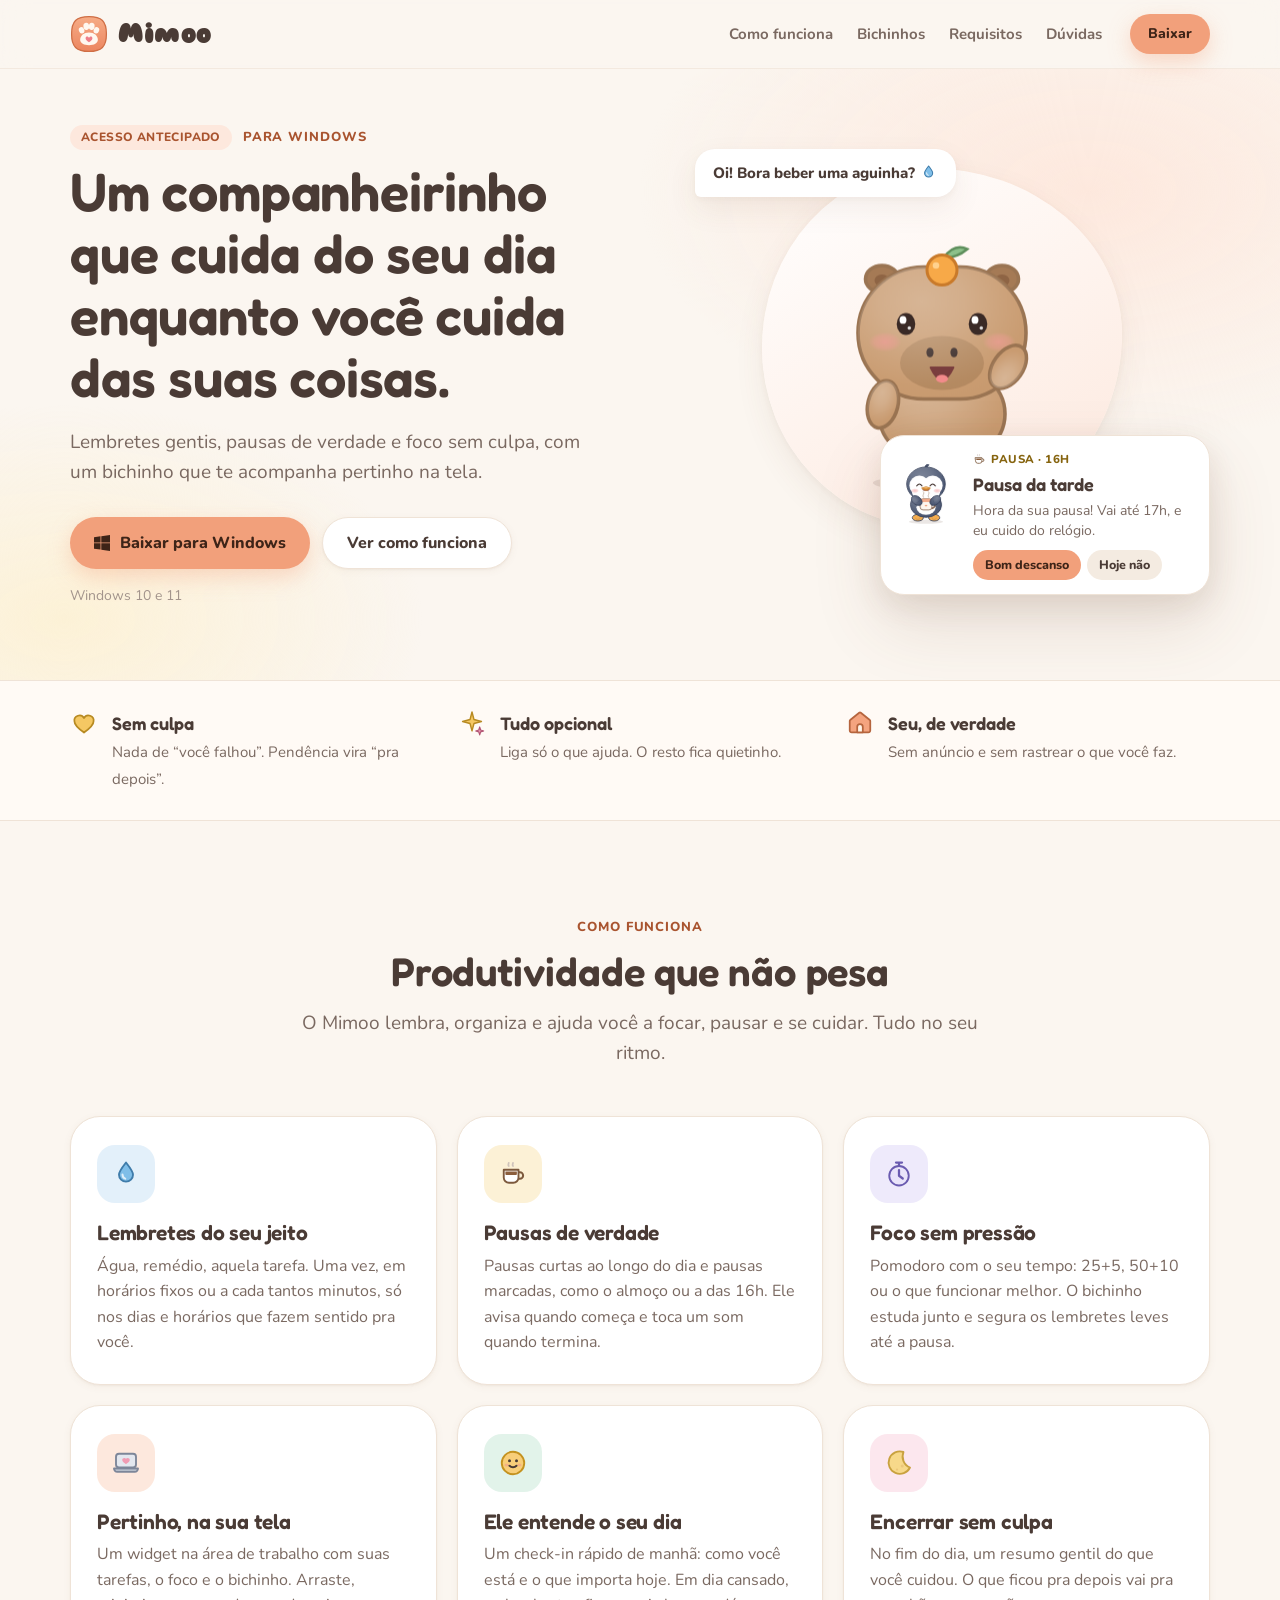
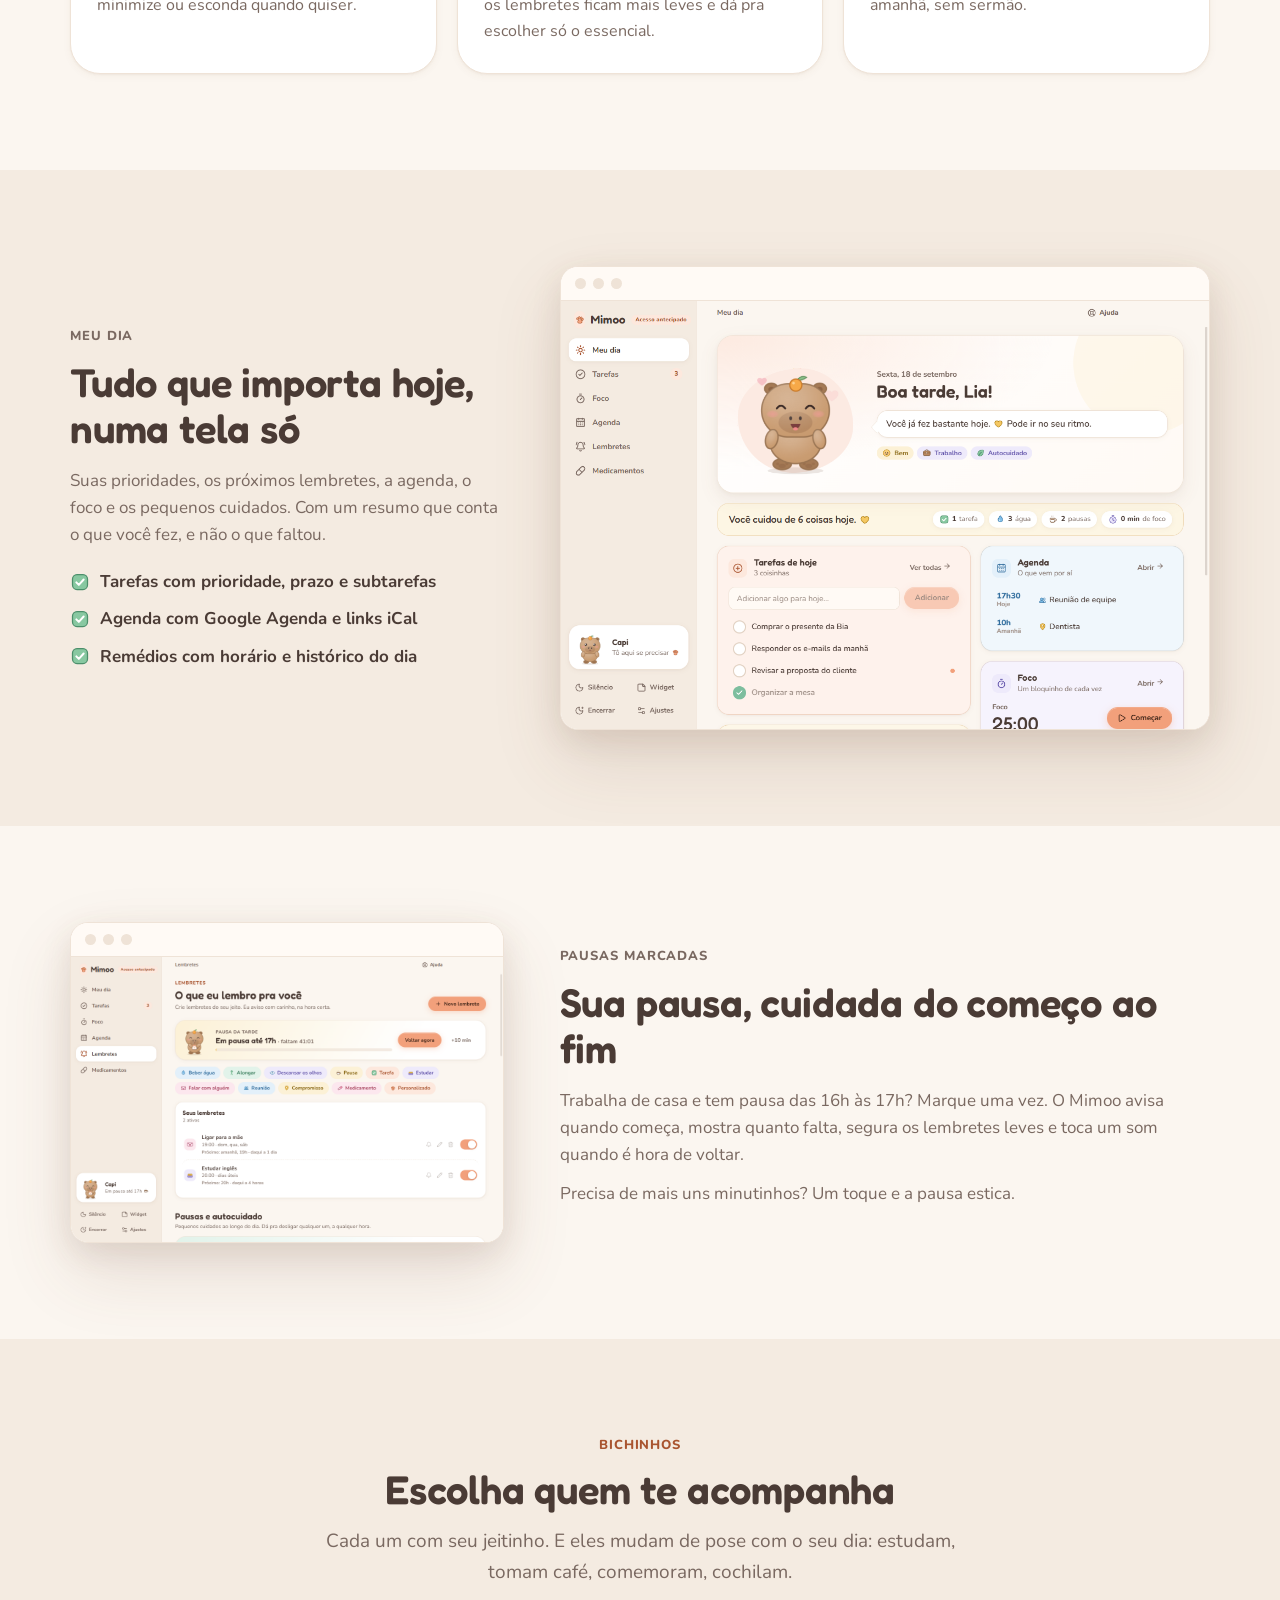
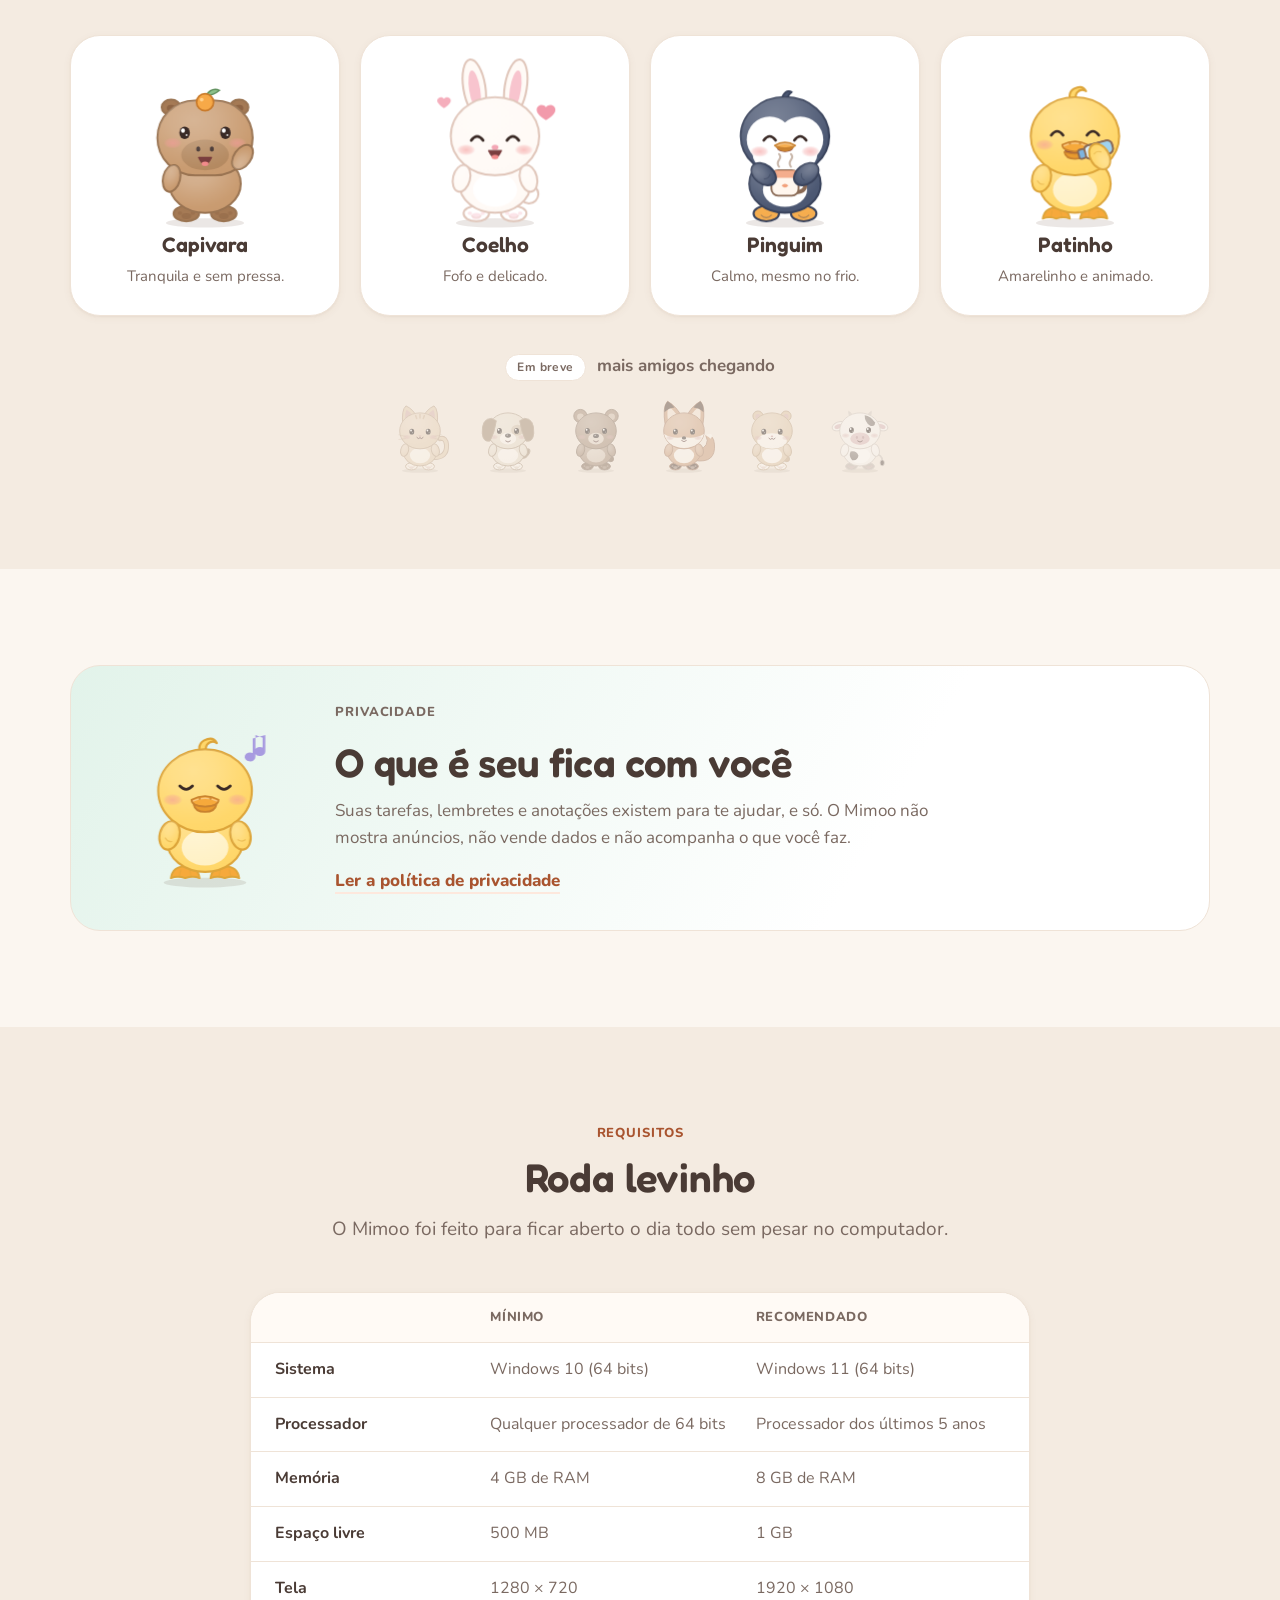
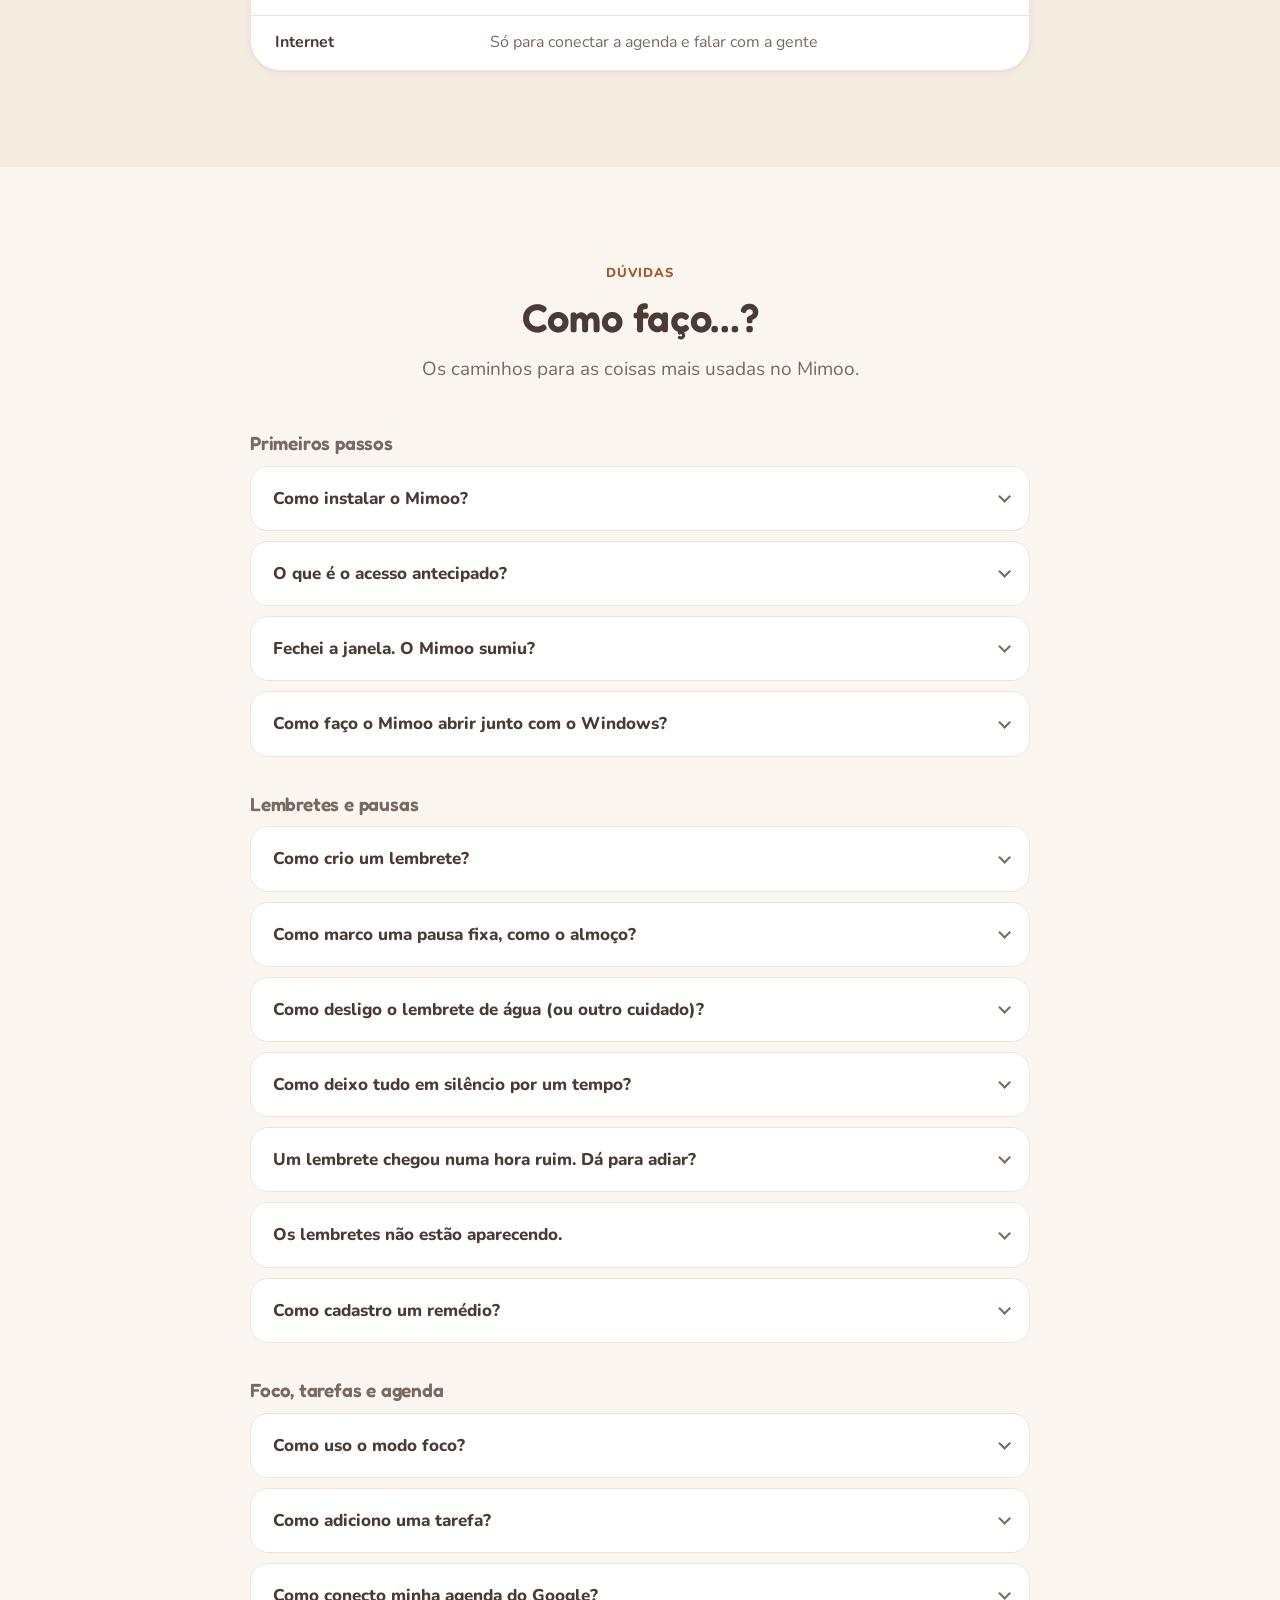
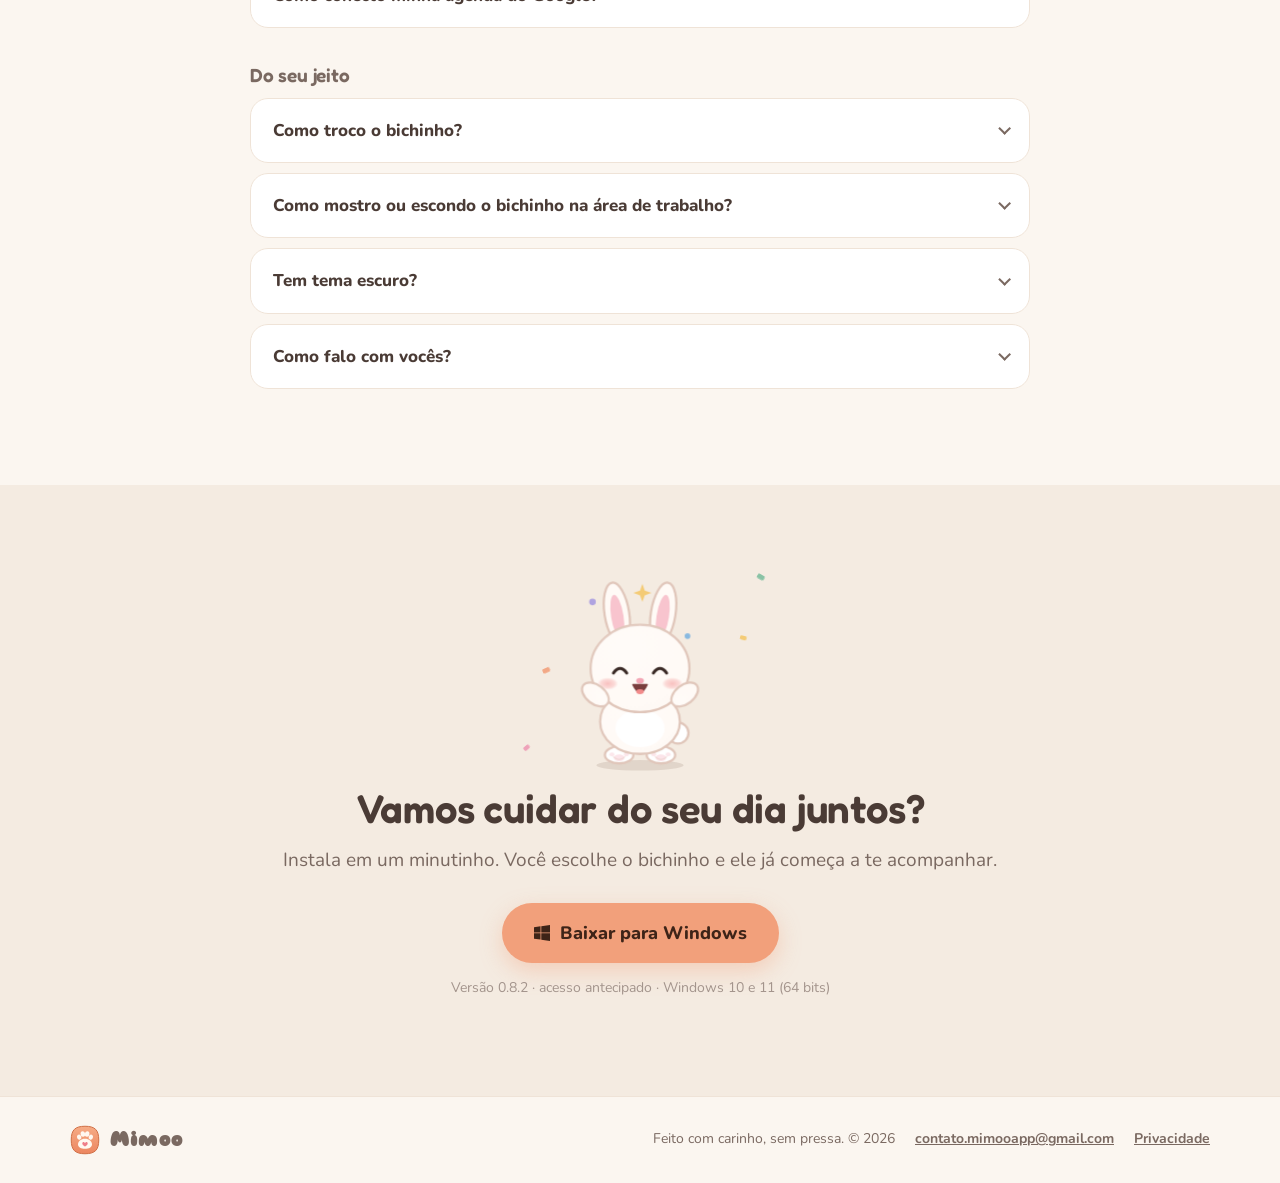
==== commit 7fdda0e6: "Política de privacidade completa (LGPD) e contato no rodapé" ====
--- a/index.html
+++ b/index.html
@@ -9,8 +9,8 @@
 <meta property="og:type" content="website">
 <meta property="og:title" content="Mimoo · um companheirinho para o seu dia">
 <meta property="og:description" content="Lembretes gentis, pausas de verdade e foco sem culpa, com um bichinho que te acompanha na tela. Acesso antecipado para Windows.">
-<meta property="og:image" content="https://maribendlin.github.io/mimoo-site/img/og.png">
-<meta property="og:url" content="https://maribendlin.github.io/mimoo-site/">
+<meta property="og:image" content="https://mimoo-app.github.io/mimoo-site/img/og.png">
+<meta property="og:url" content="https://mimoo-app.github.io/mimoo-site/">
 <meta name="twitter:card" content="summary_large_image">
 <link rel="icon" type="image/svg+xml" href="favicon.svg">
 <link rel="icon" type="image/png" href="favicon.png">
@@ -42,7 +42,7 @@
     <path d="M51 66C51 61.5 55.5 59.5 58.5 62.5L60.5 64.5L62.5 62.5C65.5 59.5 70 61.5 70 66C70 70.5 64.5 74.5 60.5 77C56.5 74.5 51 70.5 51 66Z" fill="#ef7f89"/>
   </g>
 </svg>
-</span><span class="mimoo-wordmark">Mimoo</span></a><nav class="nav__links" aria-label="Seções"><a href="#como-funciona">Como funciona</a><a href="#bichinhos">Bichinhos</a><a href="#requisitos">Requisitos</a><a href="#duvidas">Dúvidas</a></nav><a class="btn btn--primary btn--small" href="https://github.com/maribendlin/mimoo-site/releases/download/v0.8.1/Mimoo-Setup-0.8.1.exe">Baixar</a></div></header><main><section class="hero"><div class="wrap hero__grid"><div class="hero__copy"><p class="eyebrow"><span class="pill">Acesso antecipado</span> para Windows</p><h1>Um companheirinho que cuida do seu dia enquanto você cuida das suas coisas.</h1><p class="lead">Lembretes gentis, pausas de verdade e foco sem culpa, com um bichinho que te acompanha pertinho na tela.</p><div class="hero__cta"><a class="btn btn--primary" href="https://github.com/maribendlin/mimoo-site/releases/download/v0.8.1/Mimoo-Setup-0.8.1.exe"><svg viewBox="0 0 16 16" width="16" height="16" aria-hidden="true"><path fill="currentColor" d="M0 2.2 6.5 1.3v6.2H0zm7.3-1 8.7-1.2v7.5H7.3zM0 8.3h6.5v6.3L0 13.7zm7.3 0H16V16l-8.7-1.2z"></path></svg>Baixar para Windows</a><a class="btn btn--ghost" href="#como-funciona">Ver como funciona</a></div><p class="fine">Windows 10 e 11</p></div><div class="hero__scene" aria-hidden="true"><div class="scene__blob"></div><div class="scene__bubble"><span>Oi! Bora beber uma aguinha? <svg class="mimoo-icon icon-inline" width="1.15em" height="1.15em" viewBox="0 0 24 24" fill="none" aria-hidden="true"><path d="M12 2.8c3.4 4.3 5.6 7 5.6 9.7a5.6 5.6 0 1 1-11.2 0c0-2.7 2.2-5.4 5.6-9.7z" fill="#7FBEE8" stroke="#3F7CAA" stroke-width="1.5" stroke-linejoin="round" stroke-linecap="round"></path><path d="M9.2 12.4c0 1.6.9 2.8 2.2 3.3" fill="none" stroke="#FFFFFF" stroke-width="1.6" stroke-linejoin="round" stroke-linecap="round" opacity="0.75"></path></svg></span></div><svg class="mascot  scene__mascot" data-motion="breathe" data-arms="wave" data-mouth="open" data-species="capybara" viewBox="0 0 200 200" width="300" height="300" role="img" aria-label="Capivara acenando"><defs><radialGradient id="shade-_R_s6_" cx="38%" cy="26%" r="115%"><stop offset="0%" stop-color="#fff" stop-opacity="0.26"></stop><stop offset="22%" stop-color="#fff" stop-opacity="0.19"></stop><stop offset="42%" stop-color="#fff" stop-opacity="0.08"></stop><stop offset="56%" stop-color="#fff" stop-opacity="0.01"></stop><stop offset="64%" stop-color="#9A7452" stop-opacity="0.01"></stop><stop offset="80%" stop-color="#9A7452" stop-opacity="0.09"></stop><stop offset="100%" stop-color="#9A7452" stop-opacity="0.2"></stop></radialGradient><radialGradient id="blush-_R_s6_"><stop offset="0%" stop-color="#F59C9C" stop-opacity="0.6"></stop><stop offset="65%" stop-color="#F59C9C" stop-opacity="0.34"></stop><stop offset="100%" stop-color="#F59C9C" stop-opacity="0"></stop></radialGradient></defs><ellipse class="m-shadow" cx="100" cy="194" rx="46" ry="5.5" fill="#5A3E2B" opacity="0.12"></ellipse><g class="m-figure"><g class="m-body"><g class="m-foot m-foot--l"><ellipse cx="78" cy="183" rx="15" ry="9" fill="#A57A55" stroke="#9A7452" stroke-width="2.4" stroke-linejoin="round"></ellipse><ellipse cx="78" cy="186" rx="5.6" ry="3.6" fill="#8E6444" opacity="0.45"></ellipse><ellipse cx="70.4" cy="182.5" rx="2.6" ry="2.1" fill="#8E6444" opacity="0.4"></ellipse><ellipse cx="85.6" cy="182.5" rx="2.6" ry="2.1" fill="#8E6444" opacity="0.4"></ellipse><path d="M72 185 q2.7 2.8 6 2.8 q3.3 0 6 -2.8" fill="none" stroke="#9A7452" stroke-width="1.3" stroke-linecap="round" opacity="0.4"></path></g><g class="m-foot m-foot--r"><ellipse cx="122" cy="183" rx="15" ry="9" fill="#A57A55" stroke="#9A7452" stroke-width="2.4" stroke-linejoin="round"></ellipse><ellipse cx="122" cy="186" rx="5.6" ry="3.6" fill="#8E6444" opacity="0.45"></ellipse><ellipse cx="114.4" cy="182.5" rx="2.6" ry="2.1" fill="#8E6444" opacity="0.4"></ellipse><ellipse cx="129.6" cy="182.5" rx="2.6" ry="2.1" fill="#8E6444" opacity="0.4"></ellipse><path d="M116 185 q2.7 2.8 6 2.8 q3.3 0 6 -2.8" fill="none" stroke="#9A7452" stroke-width="1.3" stroke-linecap="round" opacity="0.4"></path></g><ellipse cx="100" cy="148" rx="42" ry="34" fill="#C99B70" stroke="#9A7452" stroke-width="2.4" stroke-linejoin="round"></ellipse><ellipse cx="100" cy="148" rx="42" ry="34" fill="url(#shade-_R_s6_)"></ellipse><g class="m-head"><ellipse cx="60" cy="58" rx="11" ry="9" fill="#A57A55" stroke="#9A7452" stroke-width="2.4" stroke-linejoin="round"></ellipse><ellipse cx="60" cy="59" rx="5" ry="4" fill="#8E6444"></ellipse><g transform="matrix(-1 0 0 1 200 0)"><ellipse cx="60" cy="58" rx="11" ry="9" fill="#A57A55" stroke="#9A7452" stroke-width="2.4" stroke-linejoin="round"></ellipse><ellipse cx="60" cy="59" rx="5" ry="4" fill="#8E6444"></ellipse></g><rect x="44" y="50" width="112" height="88" rx="44" fill="#C99B70" stroke="#9A7452" stroke-width="2.4" stroke-linejoin="round"></rect><ellipse cx="100" cy="114" rx="28" ry="18" fill="#A57A55" opacity="0.55"></ellipse><ellipse cx="92" cy="107" rx="2.4" ry="3.2" fill="#3A2A26"></ellipse><ellipse cx="108" cy="107" rx="2.4" ry="3.2" fill="#3A2A26"></ellipse><rect x="44" y="50" width="112" height="88" rx="44" fill="url(#shade-_R_s6_)"></rect><g class="m-yuzu"><path d="M101 44 Q108 34 117 38 Q110 44 101 44 Z" fill="#8CC08A" stroke="#5E8F5C" stroke-width="1.6"></path><circle cx="100" cy="52" r="10" fill="#F7A948" stroke="#C97A2A" stroke-width="2"></circle><circle cx="96" cy="49" r="2.2" fill="#FFD28F"></circle></g><g class="m-blush" fill="url(#blush-_R_s6_)"><ellipse cx="62" cy="100" rx="11" ry="6.6"></ellipse><ellipse cx="138" cy="100" rx="11" ry="6.6"></ellipse></g><g class="m-eyes m-eyes--open"><g transform="translate(76 88)"><ellipse rx="6.2" ry="7.3" fill="#3A2A26"></ellipse><ellipse cx="-2" cy="-2.7" rx="2.3" ry="2.6" fill="#fff"></ellipse><circle cx="2.2" cy="2.7" r="1.15" fill="#fff" opacity="0.85"></circle></g><g transform="translate(124 88)"><ellipse rx="6.2" ry="7.3" fill="#3A2A26"></ellipse><ellipse cx="-2" cy="-2.7" rx="2.3" ry="2.6" fill="#fff"></ellipse><circle cx="2.2" cy="2.7" r="1.15" fill="#fff" opacity="0.85"></circle></g></g><g transform="translate(0 8)"><path d="M92.5 109 Q100 125 107.5 109 Z" fill="#7A3E3E" stroke="#7A3E3E" stroke-width="1.5" stroke-linejoin="round"></path><ellipse cx="100" cy="116.5" rx="4" ry="2.6" fill="#F28B8B"></ellipse></g></g></g><g class="m-arms" style="--arm-l:14deg;--arm-r:-145deg"><g class="m-arm m-arm--l"><ellipse cx="64" cy="142" rx="10" ry="16" fill="#C99B70" stroke="#9A7452" stroke-width="2.4" stroke-linejoin="round"></ellipse><ellipse cx="64" cy="142" rx="10" ry="16" fill="url(#shade-_R_s6_)"></ellipse></g><g class="m-arm m-arm--r"><ellipse cx="136" cy="142" rx="10" ry="16" fill="#C99B70" stroke="#9A7452" stroke-width="2.4" stroke-linejoin="round"></ellipse><ellipse cx="136" cy="142" rx="10" ry="16" fill="url(#shade-_R_s6_)"></ellipse></g></g></g></svg><div class="toast-mock"><svg class="mascot  " data-motion="breathe" data-arms="hold" data-mouth="smile" data-species="penguin" viewBox="0 0 200 200" width="74" height="74" role="img" aria-label="Pinguim tomando café"><defs><radialGradient id="shade-_R_346_" cx="38%" cy="26%" r="115%"><stop offset="0%" stop-color="#fff" stop-opacity="0.26"></stop><stop offset="22%" stop-color="#fff" stop-opacity="0.19"></stop><stop offset="42%" stop-color="#fff" stop-opacity="0.08"></stop><stop offset="56%" stop-color="#fff" stop-opacity="0.01"></stop><stop offset="64%" stop-color="#39435C" stop-opacity="0.01"></stop><stop offset="80%" stop-color="#39435C" stop-opacity="0.09"></stop><stop offset="100%" stop-color="#39435C" stop-opacity="0.2"></stop></radialGradient><radialGradient id="blush-_R_346_"><stop offset="0%" stop-color="#F59C9C" stop-opacity="0.6"></stop><stop offset="65%" stop-color="#F59C9C" stop-opacity="0.34"></stop><stop offset="100%" stop-color="#F59C9C" stop-opacity="0"></stop></radialGradient></defs><ellipse class="m-shadow" cx="100" cy="194" rx="46" ry="5.5" fill="#5A3E2B" opacity="0.12"></ellipse><g class="m-figure"><g class="m-body"><g class="m-foot m-foot--l"><ellipse cx="78" cy="183" rx="15" ry="9" fill="#F6AE4F" stroke="#39435C" stroke-width="2.4" stroke-linejoin="round"></ellipse><ellipse cx="78" cy="186" rx="5.6" ry="3.6" fill="#F6AE4F" opacity="0.45"></ellipse><ellipse cx="70.4" cy="182.5" rx="2.6" ry="2.1" fill="#F6AE4F" opacity="0.4"></ellipse><ellipse cx="85.6" cy="182.5" rx="2.6" ry="2.1" fill="#F6AE4F" opacity="0.4"></ellipse><path d="M72 185 q2.7 2.8 6 2.8 q3.3 0 6 -2.8" fill="none" stroke="#39435C" stroke-width="1.3" stroke-linecap="round" opacity="0.4"></path></g><g class="m-foot m-foot--r"><ellipse cx="122" cy="183" rx="15" ry="9" fill="#F6AE4F" stroke="#39435C" stroke-width="2.4" stroke-linejoin="round"></ellipse><ellipse cx="122" cy="186" rx="5.6" ry="3.6" fill="#F6AE4F" opacity="0.45"></ellipse><ellipse cx="114.4" cy="182.5" rx="2.6" ry="2.1" fill="#F6AE4F" opacity="0.4"></ellipse><ellipse cx="129.6" cy="182.5" rx="2.6" ry="2.1" fill="#F6AE4F" opacity="0.4"></ellipse><path d="M116 185 q2.7 2.8 6 2.8 q3.3 0 6 -2.8" fill="none" stroke="#39435C" stroke-width="1.3" stroke-linecap="round" opacity="0.4"></path></g><ellipse cx="100" cy="148" rx="42" ry="34" fill="#4B5772" stroke="#39435C" stroke-width="2.4" stroke-linejoin="round"></ellipse><ellipse cx="100" cy="155" rx="26" ry="20" fill="#FFFFFF"></ellipse><ellipse cx="100" cy="148" rx="42" ry="34" fill="url(#shade-_R_346_)"></ellipse><g class="m-head"><path d="M96 48 Q100 36 108 40 Q102 44 104 50 Z" fill="#4B5772" stroke="#39435C" stroke-width="2" stroke-linejoin="round"></path><ellipse cx="100" cy="92" rx="52" ry="46" fill="#4B5772" stroke="#39435C" stroke-width="2.4" stroke-linejoin="round"></ellipse><circle cx="82" cy="96" r="27" fill="#FFFFFF"></circle><circle cx="118" cy="96" r="27" fill="#FFFFFF"></circle><ellipse cx="100" cy="114" rx="38" ry="22" fill="#FFFFFF"></ellipse><ellipse cx="100" cy="92" rx="52" ry="46" fill="url(#shade-_R_346_)"></ellipse><g class="m-beak" style="--beak-open:0px"><ellipse cx="100" cy="106" rx="9.5" ry="4.5" fill="#8A4A48"></ellipse><path d="M88 103 Q100 95.5 112 103 Q100 109.5 88 103 Z" fill="#F6AE4F" stroke="#C9822F" stroke-width="2" stroke-linejoin="round"></path><path d="M90 103.6 Q100 98 110 103.6" fill="none" stroke="#fff" stroke-width="1.6" stroke-linecap="round" opacity="0.35"></path><path class="m-beak-lower" d="M90 104.5 Q100 109 110 104.5 Q100 113.5 90 104.5 Z" fill="#E08F2F" stroke="#C9822F" stroke-width="2" stroke-linejoin="round"></path></g><g class="m-blush" fill="url(#blush-_R_346_)"><ellipse cx="70" cy="110" rx="11" ry="6.6"></ellipse><ellipse cx="130" cy="110" rx="11" ry="6.6"></ellipse></g><g class="m-eyes m-eyes--happy"><path transform="translate(82 94)" d="M-7 2.8 Q0 -6.6 7 2.8" fill="none" stroke="#3A2A26" stroke-width="3.2" stroke-linecap="round"></path><path transform="translate(118 94)" d="M-7 2.8 Q0 -6.6 7 2.8" fill="none" stroke="#3A2A26" stroke-width="3.2" stroke-linecap="round"></path></g></g></g><g class="m-prop"><path d="M112 140 q12 0 12 9 q0 9 -12 9" fill="none" stroke="#8A6A55" stroke-width="4.5"></path><rect x="84" y="132" width="32" height="30" rx="8" fill="#FFF6EE" stroke="#8A6A55" stroke-width="2.2" stroke-linejoin="round"></rect><rect x="84" y="132" width="32" height="9" rx="4" fill="#F2A07B" opacity="0.85"></rect><path d="M96 150 q4 -4 8 0 q-4 5 -8 0 z" fill="#F2A07B"></path><g class="m-steam" fill="none" stroke="#C9B7AA" stroke-width="2.4" stroke-linecap="round"><path d="M93 128 q-3 -4 0 -8 q3 -4 0 -7"></path><path d="M107 128 q-3 -4 0 -8 q3 -4 0 -7"></path></g></g><g class="m-arms" style="--arm-l:-52deg;--arm-r:52deg"><g class="m-arm m-arm--l"><ellipse cx="64" cy="142" rx="11" ry="16" fill="#4B5772" stroke="#39435C" stroke-width="2.4" stroke-linejoin="round"></ellipse><ellipse cx="64" cy="142" rx="11" ry="16" fill="url(#shade-_R_346_)"></ellipse><path d="M60 146 q4 4 8 2" fill="none" stroke="#39435C" stroke-width="1.3" stroke-linecap="round" opacity="0.5"></path></g><g class="m-arm m-arm--r"><ellipse cx="136" cy="142" rx="11" ry="16" fill="#4B5772" stroke="#39435C" stroke-width="2.4" stroke-linejoin="round"></ellipse><ellipse cx="136" cy="142" rx="11" ry="16" fill="url(#shade-_R_346_)"></ellipse><path d="M132 146 q4 4 8 2" fill="none" stroke="#39435C" stroke-width="1.3" stroke-linecap="round" opacity="0.5"></path></g></g></g></svg><div class="toast-mock__body"><p class="toast-mock__kind"><svg class="mimoo-icon" width="13" height="13" viewBox="0 0 24 24" fill="none" aria-hidden="true"><path d="M16.2 10.6h1.3a2.6 2.6 0 0 1 0 5.2h-1.3" fill="none" stroke="#7C593D" stroke-width="1.6" stroke-linejoin="round" stroke-linecap="round"></path><path d="M4.6 8.6h11.8v6.2a4.2 4.2 0 0 1-4.2 4.2H8.8a4.2 4.2 0 0 1-4.2-4.2z" fill="#FFFFFF" stroke="#7C593D" stroke-width="1.5" stroke-linejoin="round" stroke-linecap="round"></path><path d="M5.9 10h9.2v1.9c0 .5-.4.9-.9.9H6.8c-.5 0-.9-.4-.9-.9z" fill="#8B5E3C"></path><path d="M8.6 5.6c-.8-.9 0-1.7 0-2.6M12 5.6c-.8-.9 0-1.7 0-2.6" fill="none" stroke="#CFC3BB" stroke-width="1.4" stroke-linejoin="round" stroke-linecap="round"></path></svg> Pausa · 16h</p><p class="toast-mock__title">Pausa da tarde</p><p class="toast-mock__text">Hora da sua pausa! Vai até 17h, e eu cuido do relógio.</p><div class="toast-mock__actions"><span class="mini-btn mini-btn--primary">Bom descanso</span><span class="mini-btn">Hoje não</span></div></div></div></div></div></section><section class="principles"><div class="wrap principles__row"><div><svg class="mimoo-icon" width="28" height="28" viewBox="0 0 24 24" fill="none" aria-hidden="true"><path d="M12 20.2c-5-3.4-8.2-6-8.2-9.6A4.4 4.4 0 0 1 12 7.8a4.4 4.4 0 0 1 8.2 2.8c0 3.6-3.2 6.2-8.2 9.6z" fill="#F5C863" stroke="#B78A22" stroke-width="1.5" stroke-linejoin="round" stroke-linecap="round"></path></svg><div><strong>Sem culpa</strong><span>Nada de “você falhou”. Pendência vira “pra depois”.</span></div></div><div><svg class="mimoo-icon" width="28" height="28" viewBox="0 0 24 24" fill="none" aria-hidden="true"><path d="M12 2.6 13.7 9l6.4 1.7-6.4 1.7-1.7 6.4-1.7-6.4L3.9 10.7 10.3 9z" fill="#F5C863" stroke="#B78A22" stroke-width="1.2" stroke-linejoin="round" stroke-linecap="round"></path><path d="m18.6 15.4.8 2.6 2.6.8-2.6.8-.8 2.6-.8-2.6-2.6-.8 2.6-.8z" fill="#F09BB3" stroke="#B15473" stroke-width="1" stroke-linejoin="round" stroke-linecap="round"></path></svg><div><strong>Tudo opcional</strong><span>Liga só o que ajuda. O resto fica quietinho.</span></div></div><div><svg class="mimoo-icon" width="28" height="28" viewBox="0 0 24 24" fill="none" aria-hidden="true"><path d="M11.3 3.2 3.6 9.4a1 1 0 0 0-.4.8v8.2a1.6 1.6 0 0 0 1.6 1.6h14.4a1.6 1.6 0 0 0 1.6-1.6v-8.2a1 1 0 0 0-.4-.8l-7.7-6.2a1.1 1.1 0 0 0-1.4 0z" fill="#F4A47F" stroke="#B5653E" stroke-width="1.5" stroke-linejoin="round" stroke-linecap="round"></path><path d="M9.6 20v-4.6a2.4 2.4 0 0 1 4.8 0V20z" fill="#FFF6EA" stroke="#B5653E" stroke-width="1.5" stroke-linejoin="round" stroke-linecap="round"></path></svg><div><strong>Seu, de verdade</strong><span>Sem anúncio e sem rastrear o que você faz.</span></div></div></div></section><section class="section" id="como-funciona"><div class="wrap"><header class="section__head"><p class="eyebrow">Como funciona</p><h2>Produtividade que não pesa</h2><p class="lead">O Mimoo lembra, organiza e ajuda você a focar, pausar e se cuidar. Tudo no seu ritmo.</p></header><div class="features"><article class="feature tint-sky"><span class="feature__icon"><svg class="mimoo-icon" width="30" height="30" viewBox="0 0 24 24" fill="none" aria-hidden="true"><path d="M12 2.8c3.4 4.3 5.6 7 5.6 9.7a5.6 5.6 0 1 1-11.2 0c0-2.7 2.2-5.4 5.6-9.7z" fill="#7FBEE8" stroke="#3F7CAA" stroke-width="1.5" stroke-linejoin="round" stroke-linecap="round"></path><path d="M9.2 12.4c0 1.6.9 2.8 2.2 3.3" fill="none" stroke="#FFFFFF" stroke-width="1.6" stroke-linejoin="round" stroke-linecap="round" opacity="0.75"></path></svg></span><h3>Lembretes do seu jeito</h3><p>Água, remédio, aquela tarefa. Uma vez, em horários fixos ou a cada tantos minutos, só nos dias e horários que fazem sentido pra você.</p></article><article class="feature tint-butter"><span class="feature__icon"><svg class="mimoo-icon" width="30" height="30" viewBox="0 0 24 24" fill="none" aria-hidden="true"><path d="M16.2 10.6h1.3a2.6 2.6 0 0 1 0 5.2h-1.3" fill="none" stroke="#7C593D" stroke-width="1.6" stroke-linejoin="round" stroke-linecap="round"></path><path d="M4.6 8.6h11.8v6.2a4.2 4.2 0 0 1-4.2 4.2H8.8a4.2 4.2 0 0 1-4.2-4.2z" fill="#FFFFFF" stroke="#7C593D" stroke-width="1.5" stroke-linejoin="round" stroke-linecap="round"></path><path d="M5.9 10h9.2v1.9c0 .5-.4.9-.9.9H6.8c-.5 0-.9-.4-.9-.9z" fill="#8B5E3C"></path><path d="M8.6 5.6c-.8-.9 0-1.7 0-2.6M12 5.6c-.8-.9 0-1.7 0-2.6" fill="none" stroke="#CFC3BB" stroke-width="1.4" stroke-linejoin="round" stroke-linecap="round"></path></svg></span><h3>Pausas de verdade</h3><p>Pausas curtas ao longo do dia e pausas marcadas, como o almoço ou a das 16h. Ele avisa quando começa e toca um som quando termina.</p></article><article class="feature tint-lavender"><span class="feature__icon"><svg class="mimoo-icon" width="30" height="30" viewBox="0 0 24 24" fill="none" aria-hidden="true"><path d="M9.6 2.8h4.8M12 2.8v2.4" fill="none" stroke="#6A5BB0" stroke-width="1.8" stroke-linejoin="round" stroke-linecap="round"></path><circle cx="12" cy="13.4" r="7.8" fill="#E9E4FA" stroke="#6A5BB0" stroke-width="1.5" stroke-linejoin="round" stroke-linecap="round"></circle><path d="M12 8.8v4.6l3 2.2" fill="none" stroke="#6A5BB0" stroke-width="1.8" stroke-linejoin="round" stroke-linecap="round"></path></svg></span><h3>Foco sem pressão</h3><p>Pomodoro com o seu tempo: 25+5, 50+10 ou o que funcionar melhor. O bichinho estuda junto e segura os lembretes leves até a pausa.</p></article><article class="feature tint-peach"><span class="feature__icon"><svg class="mimoo-icon" width="30" height="30" viewBox="0 0 24 24" fill="none" aria-hidden="true"><rect x="4" y="4.6" width="16" height="11" rx="2.4" fill="#E3E7EF" stroke="#7D8699" stroke-width="1.5" stroke-linejoin="round" stroke-linecap="round"></rect><path d="M2.4 16.4h19.2a2.6 2.6 0 0 1-2.6 2.6H5a2.6 2.6 0 0 1-2.6-2.6z" fill="#C9CFDA" stroke="#7D8699" stroke-width="1.5" stroke-linejoin="round" stroke-linecap="round"></path><path d="M12 8.6c-1-1.2-3-.6-3 .9 0 1.6 3 3.2 3 3.2s3-1.6 3-3.2c0-1.5-2-2.1-3-.9z" fill="#F09BB3"></path></svg></span><h3>Pertinho, na sua tela</h3><p>Um widget na área de trabalho com suas tarefas, o foco e o bichinho. Arraste, minimize ou esconda quando quiser.</p></article><article class="feature tint-sage"><span class="feature__icon"><svg class="mimoo-icon" width="30" height="30" viewBox="0 0 24 24" fill="none" aria-hidden="true"><circle cx="12" cy="12" r="9" fill="#F8CE79" stroke="#C4921F" stroke-width="1.5" stroke-linejoin="round" stroke-linecap="round"></circle><circle cx="9.2" cy="10.2" r="1.2" fill="#4A3B35"></circle><circle cx="14.8" cy="10.2" r="1.2" fill="#4A3B35"></circle><ellipse cx="6.9" cy="13.6" rx="1.7" ry="1.1" fill="#F0918E" opacity="0.5"></ellipse><ellipse cx="17.1" cy="13.6" rx="1.7" ry="1.1" fill="#F0918E" opacity="0.5"></ellipse><path d="M9.2 14.2c1.6 1.6 4 1.6 5.6 0" fill="none" stroke="#4A3B35" stroke-width="1.6" stroke-linejoin="round" stroke-linecap="round"></path></svg></span><h3>Ele entende o seu dia</h3><p>Um check-in rápido de manhã: como você está e o que importa hoje. Em dia cansado, os lembretes ficam mais leves e dá pra escolher só o essencial.</p></article><article class="feature tint-rose"><span class="feature__icon"><svg class="mimoo-icon" width="30" height="30" viewBox="0 0 24 24" fill="none" aria-hidden="true"><path d="M15.6 3.2a9 9 0 1 0 5.2 12.4A9.4 9.4 0 0 1 15.6 3.2z" fill="#F7D98A" stroke="#C9A23F" stroke-width="1.5" stroke-linejoin="round" stroke-linecap="round"></path><circle cx="14.6" cy="14.4" r="1.2" fill="#E9C376" opacity="0.8"></circle><circle cx="10.4" cy="17.2" r="0.9" fill="#E9C376" opacity="0.8"></circle></svg></span><h3>Encerrar sem culpa</h3><p>No fim do dia, um resumo gentil do que você cuidou. O que ficou pra depois vai pra amanhã, sem sermão.</p></article></div></div></section><section class="section section--tinted"><div class="wrap showcase"><div class="showcase__copy"><p class="eyebrow">Meu dia</p><h2>Tudo que importa hoje, numa tela só</h2><p>Suas prioridades, os próximos lembretes, a agenda, o foco e os pequenos cuidados. Com um resumo que conta o que você fez, e não o que faltou.</p><ul class="checks"><li><svg class="mimoo-icon" width="20" height="20" viewBox="0 0 24 24" fill="none" aria-hidden="true"><rect x="3" y="3" width="18" height="18" rx="5.4" fill="#88C8A1" stroke="#4C8F6B" stroke-width="1.5" stroke-linejoin="round" stroke-linecap="round"></rect><path d="m7.6 12.4 3 3 5.8-6.4" fill="none" stroke="#FFFFFF" stroke-width="2.4" stroke-linejoin="round" stroke-linecap="round"></path></svg> Tarefas com prioridade, prazo e subtarefas</li><li><svg class="mimoo-icon" width="20" height="20" viewBox="0 0 24 24" fill="none" aria-hidden="true"><rect x="3" y="3" width="18" height="18" rx="5.4" fill="#88C8A1" stroke="#4C8F6B" stroke-width="1.5" stroke-linejoin="round" stroke-linecap="round"></rect><path d="m7.6 12.4 3 3 5.8-6.4" fill="none" stroke="#FFFFFF" stroke-width="2.4" stroke-linejoin="round" stroke-linecap="round"></path></svg> Agenda com Google Agenda e links iCal</li><li><svg class="mimoo-icon" width="20" height="20" viewBox="0 0 24 24" fill="none" aria-hidden="true"><rect x="3" y="3" width="18" height="18" rx="5.4" fill="#88C8A1" stroke="#4C8F6B" stroke-width="1.5" stroke-linejoin="round" stroke-linecap="round"></rect><path d="m7.6 12.4 3 3 5.8-6.4" fill="none" stroke="#FFFFFF" stroke-width="2.4" stroke-linejoin="round" stroke-linecap="round"></path></svg> Remédios com horário e histórico do dia</li></ul></div><figure class="window-frame"><div class="window-frame__bar"><i></i><i></i><i></i></div><img src="img/meu-dia.png" alt="Tela Meu dia do Mimoo, com a capivara, tarefas, lembretes e agenda" width="1180" height="780" loading="lazy"/></figure></div></section><section class="section"><div class="wrap showcase showcase--flip"><div class="showcase__copy"><p class="eyebrow">Pausas marcadas</p><h2>Sua pausa, cuidada do começo ao fim</h2><p>Trabalha de casa e tem pausa das 16h às 17h? Marque uma vez. O Mimoo avisa quando começa, mostra quanto falta, segura os lembretes leves e toca um som quando é hora de voltar.</p><p>Precisa de mais uns minutinhos? Um toque e a pausa estica.</p></div><figure class="window-frame"><div class="window-frame__bar"><i></i><i></i><i></i></div><img src="img/pausas.png" alt="Tela de Lembretes do Mimoo com uma pausa em andamento e os lembretes do dia" width="1180" height="780" loading="lazy"/></figure></div></section><section class="section section--tinted" id="bichinhos"><div class="wrap"><header class="section__head"><p class="eyebrow">Bichinhos</p><h2>Escolha quem te acompanha</h2><p class="lead">Cada um com seu jeitinho. E eles mudam de pose com o seu dia: estudam, tomam café, comemoram, cochilam.</p></header><div class="friends"><figure class="friend"><svg class="mascot  " data-motion="breathe" data-arms="wave" data-mouth="open" data-species="capybara" viewBox="0 0 200 200" width="170" height="170" role="img" aria-label="Capivara acenando"><defs><radialGradient id="shade-_R_2cq_" cx="38%" cy="26%" r="115%"><stop offset="0%" stop-color="#fff" stop-opacity="0.26"></stop><stop offset="22%" stop-color="#fff" stop-opacity="0.19"></stop><stop offset="42%" stop-color="#fff" stop-opacity="0.08"></stop><stop offset="56%" stop-color="#fff" stop-opacity="0.01"></stop><stop offset="64%" stop-color="#9A7452" stop-opacity="0.01"></stop><stop offset="80%" stop-color="#9A7452" stop-opacity="0.09"></stop><stop offset="100%" stop-color="#9A7452" stop-opacity="0.2"></stop></radialGradient><radialGradient id="blush-_R_2cq_"><stop offset="0%" stop-color="#F59C9C" stop-opacity="0.6"></stop><stop offset="65%" stop-color="#F59C9C" stop-opacity="0.34"></stop><stop offset="100%" stop-color="#F59C9C" stop-opacity="0"></stop></radialGradient></defs><ellipse class="m-shadow" cx="100" cy="194" rx="46" ry="5.5" fill="#5A3E2B" opacity="0.12"></ellipse><g class="m-figure"><g class="m-body"><g class="m-foot m-foot--l"><ellipse cx="78" cy="183" rx="15" ry="9" fill="#A57A55" stroke="#9A7452" stroke-width="2.4" stroke-linejoin="round"></ellipse><ellipse cx="78" cy="186" rx="5.6" ry="3.6" fill="#8E6444" opacity="0.45"></ellipse><ellipse cx="70.4" cy="182.5" rx="2.6" ry="2.1" fill="#8E6444" opacity="0.4"></ellipse><ellipse cx="85.6" cy="182.5" rx="2.6" ry="2.1" fill="#8E6444" opacity="0.4"></ellipse><path d="M72 185 q2.7 2.8 6 2.8 q3.3 0 6 -2.8" fill="none" stroke="#9A7452" stroke-width="1.3" stroke-linecap="round" opacity="0.4"></path></g><g class="m-foot m-foot--r"><ellipse cx="122" cy="183" rx="15" ry="9" fill="#A57A55" stroke="#9A7452" stroke-width="2.4" stroke-linejoin="round"></ellipse><ellipse cx="122" cy="186" rx="5.6" ry="3.6" fill="#8E6444" opacity="0.45"></ellipse><ellipse cx="114.4" cy="182.5" rx="2.6" ry="2.1" fill="#8E6444" opacity="0.4"></ellipse><ellipse cx="129.6" cy="182.5" rx="2.6" ry="2.1" fill="#8E6444" opacity="0.4"></ellipse><path d="M116 185 q2.7 2.8 6 2.8 q3.3 0 6 -2.8" fill="none" stroke="#9A7452" stroke-width="1.3" stroke-linecap="round" opacity="0.4"></path></g><ellipse cx="100" cy="148" rx="42" ry="34" fill="#C99B70" stroke="#9A7452" stroke-width="2.4" stroke-linejoin="round"></ellipse><ellipse cx="100" cy="148" rx="42" ry="34" fill="url(#shade-_R_2cq_)"></ellipse><g class="m-head"><ellipse cx="60" cy="58" rx="11" ry="9" fill="#A57A55" stroke="#9A7452" stroke-width="2.4" stroke-linejoin="round"></ellipse><ellipse cx="60" cy="59" rx="5" ry="4" fill="#8E6444"></ellipse><g transform="matrix(-1 0 0 1 200 0)"><ellipse cx="60" cy="58" rx="11" ry="9" fill="#A57A55" stroke="#9A7452" stroke-width="2.4" stroke-linejoin="round"></ellipse><ellipse cx="60" cy="59" rx="5" ry="4" fill="#8E6444"></ellipse></g><rect x="44" y="50" width="112" height="88" rx="44" fill="#C99B70" stroke="#9A7452" stroke-width="2.4" stroke-linejoin="round"></rect><ellipse cx="100" cy="114" rx="28" ry="18" fill="#A57A55" opacity="0.55"></ellipse><ellipse cx="92" cy="107" rx="2.4" ry="3.2" fill="#3A2A26"></ellipse><ellipse cx="108" cy="107" rx="2.4" ry="3.2" fill="#3A2A26"></ellipse><rect x="44" y="50" width="112" height="88" rx="44" fill="url(#shade-_R_2cq_)"></rect><g class="m-yuzu"><path d="M101 44 Q108 34 117 38 Q110 44 101 44 Z" fill="#8CC08A" stroke="#5E8F5C" stroke-width="1.6"></path><circle cx="100" cy="52" r="10" fill="#F7A948" stroke="#C97A2A" stroke-width="2"></circle><circle cx="96" cy="49" r="2.2" fill="#FFD28F"></circle></g><g class="m-blush" fill="url(#blush-_R_2cq_)"><ellipse cx="62" cy="100" rx="11" ry="6.6"></ellipse><ellipse cx="138" cy="100" rx="11" ry="6.6"></ellipse></g><g class="m-eyes m-eyes--open"><g transform="translate(76 88)"><ellipse rx="6.2" ry="7.3" fill="#3A2A26"></ellipse><ellipse cx="-2" cy="-2.7" rx="2.3" ry="2.6" fill="#fff"></ellipse><circle cx="2.2" cy="2.7" r="1.15" fill="#fff" opacity="0.85"></circle></g><g transform="translate(124 88)"><ellipse rx="6.2" ry="7.3" fill="#3A2A26"></ellipse><ellipse cx="-2" cy="-2.7" rx="2.3" ry="2.6" fill="#fff"></ellipse><circle cx="2.2" cy="2.7" r="1.15" fill="#fff" opacity="0.85"></circle></g></g><g transform="translate(0 8)"><path d="M92.5 109 Q100 125 107.5 109 Z" fill="#7A3E3E" stroke="#7A3E3E" stroke-width="1.5" stroke-linejoin="round"></path><ellipse cx="100" cy="116.5" rx="4" ry="2.6" fill="#F28B8B"></ellipse></g></g></g><g class="m-arms" style="--arm-l:14deg;--arm-r:-145deg"><g class="m-arm m-arm--l"><ellipse cx="64" cy="142" rx="10" ry="16" fill="#C99B70" stroke="#9A7452" stroke-width="2.4" stroke-linejoin="round"></ellipse><ellipse cx="64" cy="142" rx="10" ry="16" fill="url(#shade-_R_2cq_)"></ellipse></g><g class="m-arm m-arm--r"><ellipse cx="136" cy="142" rx="10" ry="16" fill="#C99B70" stroke="#9A7452" stroke-width="2.4" stroke-linejoin="round"></ellipse><ellipse cx="136" cy="142" rx="10" ry="16" fill="url(#shade-_R_2cq_)"></ellipse></g></g></g></svg><figcaption><strong>Capivara</strong><span>Tranquila e sem pressa.</span></figcaption></figure><figure class="friend"><svg class="mascot  " data-motion="bounce" data-arms="rest" data-mouth="open" data-species="bunny" viewBox="0 0 200 200" width="170" height="170" role="img" aria-label="Coelho feliz"><defs><radialGradient id="shade-_R_2kq_" cx="38%" cy="26%" r="115%"><stop offset="0%" stop-color="#fff" stop-opacity="0.26"></stop><stop offset="22%" stop-color="#fff" stop-opacity="0.19"></stop><stop offset="42%" stop-color="#fff" stop-opacity="0.08"></stop><stop offset="56%" stop-color="#fff" stop-opacity="0.01"></stop><stop offset="64%" stop-color="#E0C6BA" stop-opacity="0.01"></stop><stop offset="80%" stop-color="#E0C6BA" stop-opacity="0.09"></stop><stop offset="100%" stop-color="#E0C6BA" stop-opacity="0.2"></stop></radialGradient><radialGradient id="blush-_R_2kq_"><stop offset="0%" stop-color="#F59C9C" stop-opacity="0.6"></stop><stop offset="65%" stop-color="#F59C9C" stop-opacity="0.34"></stop><stop offset="100%" stop-color="#F59C9C" stop-opacity="0"></stop></radialGradient></defs><ellipse class="m-shadow" cx="100" cy="194" rx="46" ry="5.5" fill="#5A3E2B" opacity="0.12"></ellipse><g class="m-figure"><g class="m-body"><circle cx="140" cy="160" r="11" fill="#fff" stroke="#E0C6BA" stroke-width="2.4" stroke-linejoin="round"></circle><g class="m-foot m-foot--l"><ellipse cx="78" cy="183" rx="15" ry="9" fill="#FFFFFF" stroke="#E0C6BA" stroke-width="2.4" stroke-linejoin="round"></ellipse><ellipse cx="78" cy="186" rx="5.6" ry="3.6" fill="#F8C4CE" opacity="0.45"></ellipse><ellipse cx="70.4" cy="182.5" rx="2.6" ry="2.1" fill="#F8C4CE" opacity="0.4"></ellipse><ellipse cx="85.6" cy="182.5" rx="2.6" ry="2.1" fill="#F8C4CE" opacity="0.4"></ellipse><path d="M72 185 q2.7 2.8 6 2.8 q3.3 0 6 -2.8" fill="none" stroke="#E0C6BA" stroke-width="1.3" stroke-linecap="round" opacity="0.4"></path></g><g class="m-foot m-foot--r"><ellipse cx="122" cy="183" rx="15" ry="9" fill="#FFFFFF" stroke="#E0C6BA" stroke-width="2.4" stroke-linejoin="round"></ellipse><ellipse cx="122" cy="186" rx="5.6" ry="3.6" fill="#F8C4CE" opacity="0.45"></ellipse><ellipse cx="114.4" cy="182.5" rx="2.6" ry="2.1" fill="#F8C4CE" opacity="0.4"></ellipse><ellipse cx="129.6" cy="182.5" rx="2.6" ry="2.1" fill="#F8C4CE" opacity="0.4"></ellipse><path d="M116 185 q2.7 2.8 6 2.8 q3.3 0 6 -2.8" fill="none" stroke="#E0C6BA" stroke-width="1.3" stroke-linecap="round" opacity="0.4"></path></g><ellipse cx="100" cy="148" rx="42" ry="34" fill="#FFFAF6" stroke="#E0C6BA" stroke-width="2.4" stroke-linejoin="round"></ellipse><ellipse cx="100" cy="155" rx="26" ry="20" fill="#FFFFFF"></ellipse><ellipse cx="100" cy="148" rx="42" ry="34" fill="url(#shade-_R_2kq_)"></ellipse><g class="m-head"><g transform="rotate(-9 80 62)"><ellipse cx="80" cy="34" rx="13" ry="33" fill="#FFFAF6" stroke="#E0C6BA" stroke-width="2.4" stroke-linejoin="round"></ellipse><ellipse cx="80" cy="37" rx="6.5" ry="23" fill="#F8C4CE"></ellipse></g><g transform="matrix(-1 0 0 1 200 0)"><g transform="rotate(-9 80 62)"><ellipse cx="80" cy="34" rx="13" ry="33" fill="#FFFAF6" stroke="#E0C6BA" stroke-width="2.4" stroke-linejoin="round"></ellipse><ellipse cx="80" cy="37" rx="6.5" ry="23" fill="#F8C4CE"></ellipse></g></g><ellipse cx="100" cy="92" rx="52" ry="46" fill="#FFFAF6" stroke="#E0C6BA" stroke-width="2.4" stroke-linejoin="round"></ellipse><ellipse cx="100" cy="105" rx="4" ry="3" fill="#F29AAB"></ellipse><ellipse cx="100" cy="92" rx="52" ry="46" fill="url(#shade-_R_2kq_)"></ellipse><g class="m-blush" fill="url(#blush-_R_2kq_)"><ellipse cx="66" cy="108" rx="11" ry="6.6"></ellipse><ellipse cx="134" cy="108" rx="11" ry="6.6"></ellipse></g><g class="m-eyes m-eyes--happy"><path transform="translate(79 94)" d="M-7 2.8 Q0 -6.6 7 2.8" fill="none" stroke="#3A2A26" stroke-width="3.2" stroke-linecap="round"></path><path transform="translate(121 94)" d="M-7 2.8 Q0 -6.6 7 2.8" fill="none" stroke="#3A2A26" stroke-width="3.2" stroke-linecap="round"></path></g><g transform="translate(0 0)"><path d="M92.5 109 Q100 125 107.5 109 Z" fill="#7A3E3E" stroke="#7A3E3E" stroke-width="1.5" stroke-linejoin="round"></path><ellipse cx="100" cy="116.5" rx="4" ry="2.6" fill="#F28B8B"></ellipse></g></g></g><g class="m-arms" style="--arm-l:14deg;--arm-r:-14deg"><g class="m-arm m-arm--l"><ellipse cx="64" cy="142" rx="10" ry="16" fill="#FFFAF6" stroke="#E0C6BA" stroke-width="2.4" stroke-linejoin="round"></ellipse><ellipse cx="64" cy="142" rx="10" ry="16" fill="url(#shade-_R_2kq_)"></ellipse></g><g class="m-arm m-arm--r"><ellipse cx="136" cy="142" rx="10" ry="16" fill="#FFFAF6" stroke="#E0C6BA" stroke-width="2.4" stroke-linejoin="round"></ellipse><ellipse cx="136" cy="142" rx="10" ry="16" fill="url(#shade-_R_2kq_)"></ellipse></g></g><g class="m-fx m-fx--hearts" fill="#F29AAB"><path d="M160 58 c-3 -5 -11 -3 -11 3 c0 6 11 12 11 12 c0 0 11 -6 11 -12 c0 -6 -8 -8 -11 -3 z"></path><path d="M40 48 c-2 -3.5 -8 -2 -8 2 c0 4.5 8 9 8 9 c0 0 8 -4.5 8 -9 c0 -4 -6 -5.5 -8 -2 z" opacity="0.8"></path></g></g></svg><figcaption><strong>Coelho</strong><span>Fofo e delicado.</span></figcaption></figure><figure class="friend"><svg class="mascot  " data-motion="breathe" data-arms="hold" data-mouth="smile" data-species="penguin" viewBox="0 0 200 200" width="170" height="170" role="img" aria-label="Pinguim tomando café"><defs><radialGradient id="shade-_R_2sq_" cx="38%" cy="26%" r="115%"><stop offset="0%" stop-color="#fff" stop-opacity="0.26"></stop><stop offset="22%" stop-color="#fff" stop-opacity="0.19"></stop><stop offset="42%" stop-color="#fff" stop-opacity="0.08"></stop><stop offset="56%" stop-color="#fff" stop-opacity="0.01"></stop><stop offset="64%" stop-color="#39435C" stop-opacity="0.01"></stop><stop offset="80%" stop-color="#39435C" stop-opacity="0.09"></stop><stop offset="100%" stop-color="#39435C" stop-opacity="0.2"></stop></radialGradient><radialGradient id="blush-_R_2sq_"><stop offset="0%" stop-color="#F59C9C" stop-opacity="0.6"></stop><stop offset="65%" stop-color="#F59C9C" stop-opacity="0.34"></stop><stop offset="100%" stop-color="#F59C9C" stop-opacity="0"></stop></radialGradient></defs><ellipse class="m-shadow" cx="100" cy="194" rx="46" ry="5.5" fill="#5A3E2B" opacity="0.12"></ellipse><g class="m-figure"><g class="m-body"><g class="m-foot m-foot--l"><ellipse cx="78" cy="183" rx="15" ry="9" fill="#F6AE4F" stroke="#39435C" stroke-width="2.4" stroke-linejoin="round"></ellipse><ellipse cx="78" cy="186" rx="5.6" ry="3.6" fill="#F6AE4F" opacity="0.45"></ellipse><ellipse cx="70.4" cy="182.5" rx="2.6" ry="2.1" fill="#F6AE4F" opacity="0.4"></ellipse><ellipse cx="85.6" cy="182.5" rx="2.6" ry="2.1" fill="#F6AE4F" opacity="0.4"></ellipse><path d="M72 185 q2.7 2.8 6 2.8 q3.3 0 6 -2.8" fill="none" stroke="#39435C" stroke-width="1.3" stroke-linecap="round" opacity="0.4"></path></g><g class="m-foot m-foot--r"><ellipse cx="122" cy="183" rx="15" ry="9" fill="#F6AE4F" stroke="#39435C" stroke-width="2.4" stroke-linejoin="round"></ellipse><ellipse cx="122" cy="186" rx="5.6" ry="3.6" fill="#F6AE4F" opacity="0.45"></ellipse><ellipse cx="114.4" cy="182.5" rx="2.6" ry="2.1" fill="#F6AE4F" opacity="0.4"></ellipse><ellipse cx="129.6" cy="182.5" rx="2.6" ry="2.1" fill="#F6AE4F" opacity="0.4"></ellipse><path d="M116 185 q2.7 2.8 6 2.8 q3.3 0 6 -2.8" fill="none" stroke="#39435C" stroke-width="1.3" stroke-linecap="round" opacity="0.4"></path></g><ellipse cx="100" cy="148" rx="42" ry="34" fill="#4B5772" stroke="#39435C" stroke-width="2.4" stroke-linejoin="round"></ellipse><ellipse cx="100" cy="155" rx="26" ry="20" fill="#FFFFFF"></ellipse><ellipse cx="100" cy="148" rx="42" ry="34" fill="url(#shade-_R_2sq_)"></ellipse><g class="m-head"><path d="M96 48 Q100 36 108 40 Q102 44 104 50 Z" fill="#4B5772" stroke="#39435C" stroke-width="2" stroke-linejoin="round"></path><ellipse cx="100" cy="92" rx="52" ry="46" fill="#4B5772" stroke="#39435C" stroke-width="2.4" stroke-linejoin="round"></ellipse><circle cx="82" cy="96" r="27" fill="#FFFFFF"></circle><circle cx="118" cy="96" r="27" fill="#FFFFFF"></circle><ellipse cx="100" cy="114" rx="38" ry="22" fill="#FFFFFF"></ellipse><ellipse cx="100" cy="92" rx="52" ry="46" fill="url(#shade-_R_2sq_)"></ellipse><g class="m-beak" style="--beak-open:0px"><ellipse cx="100" cy="106" rx="9.5" ry="4.5" fill="#8A4A48"></ellipse><path d="M88 103 Q100 95.5 112 103 Q100 109.5 88 103 Z" fill="#F6AE4F" stroke="#C9822F" stroke-width="2" stroke-linejoin="round"></path><path d="M90 103.6 Q100 98 110 103.6" fill="none" stroke="#fff" stroke-width="1.6" stroke-linecap="round" opacity="0.35"></path><path class="m-beak-lower" d="M90 104.5 Q100 109 110 104.5 Q100 113.5 90 104.5 Z" fill="#E08F2F" stroke="#C9822F" stroke-width="2" stroke-linejoin="round"></path></g><g class="m-blush" fill="url(#blush-_R_2sq_)"><ellipse cx="70" cy="110" rx="11" ry="6.6"></ellipse><ellipse cx="130" cy="110" rx="11" ry="6.6"></ellipse></g><g class="m-eyes m-eyes--happy"><path transform="translate(82 94)" d="M-7 2.8 Q0 -6.6 7 2.8" fill="none" stroke="#3A2A26" stroke-width="3.2" stroke-linecap="round"></path><path transform="translate(118 94)" d="M-7 2.8 Q0 -6.6 7 2.8" fill="none" stroke="#3A2A26" stroke-width="3.2" stroke-linecap="round"></path></g></g></g><g class="m-prop"><path d="M112 140 q12 0 12 9 q0 9 -12 9" fill="none" stroke="#8A6A55" stroke-width="4.5"></path><rect x="84" y="132" width="32" height="30" rx="8" fill="#FFF6EE" stroke="#8A6A55" stroke-width="2.2" stroke-linejoin="round"></rect><rect x="84" y="132" width="32" height="9" rx="4" fill="#F2A07B" opacity="0.85"></rect><path d="M96 150 q4 -4 8 0 q-4 5 -8 0 z" fill="#F2A07B"></path><g class="m-steam" fill="none" stroke="#C9B7AA" stroke-width="2.4" stroke-linecap="round"><path d="M93 128 q-3 -4 0 -8 q3 -4 0 -7"></path><path d="M107 128 q-3 -4 0 -8 q3 -4 0 -7"></path></g></g><g class="m-arms" style="--arm-l:-52deg;--arm-r:52deg"><g class="m-arm m-arm--l"><ellipse cx="64" cy="142" rx="11" ry="16" fill="#4B5772" stroke="#39435C" stroke-width="2.4" stroke-linejoin="round"></ellipse><ellipse cx="64" cy="142" rx="11" ry="16" fill="url(#shade-_R_2sq_)"></ellipse><path d="M60 146 q4 4 8 2" fill="none" stroke="#39435C" stroke-width="1.3" stroke-linecap="round" opacity="0.5"></path></g><g class="m-arm m-arm--r"><ellipse cx="136" cy="142" rx="11" ry="16" fill="#4B5772" stroke="#39435C" stroke-width="2.4" stroke-linejoin="round"></ellipse><ellipse cx="136" cy="142" rx="11" ry="16" fill="url(#shade-_R_2sq_)"></ellipse><path d="M132 146 q4 4 8 2" fill="none" stroke="#39435C" stroke-width="1.3" stroke-linecap="round" opacity="0.5"></path></g></g></g></svg><figcaption><strong>Pinguim</strong><span>Calmo, mesmo no frio.</span></figcaption></figure><figure class="friend"><svg class="mascot  " data-motion="sip" data-arms="sip" data-mouth="o" data-species="duck" viewBox="0 0 200 200" width="170" height="170" role="img" aria-label="Patinho bebendo água"><defs><radialGradient id="shade-_R_34q_" cx="38%" cy="26%" r="115%"><stop offset="0%" stop-color="#fff" stop-opacity="0.26"></stop><stop offset="22%" stop-color="#fff" stop-opacity="0.19"></stop><stop offset="42%" stop-color="#fff" stop-opacity="0.08"></stop><stop offset="56%" stop-color="#fff" stop-opacity="0.01"></stop><stop offset="64%" stop-color="#DDA53A" stop-opacity="0.01"></stop><stop offset="80%" stop-color="#DDA53A" stop-opacity="0.09"></stop><stop offset="100%" stop-color="#DDA53A" stop-opacity="0.2"></stop></radialGradient><radialGradient id="blush-_R_34q_"><stop offset="0%" stop-color="#F59C9C" stop-opacity="0.6"></stop><stop offset="65%" stop-color="#F59C9C" stop-opacity="0.34"></stop><stop offset="100%" stop-color="#F59C9C" stop-opacity="0"></stop></radialGradient></defs><ellipse class="m-shadow" cx="100" cy="194" rx="46" ry="5.5" fill="#5A3E2B" opacity="0.12"></ellipse><g class="m-figure"><g class="m-body"><g class="m-foot m-foot--l"><path d="M62 189 Q64 176 78 176 Q92 176 94 189 Q86.5 186 78 189 Q69.5 186 62 189 Z" fill="#F6A93B" stroke="#DDA53A" stroke-width="2" stroke-linejoin="round"></path><path d="M73 180 L71.5 187 M83 180 L84.5 187" fill="none" stroke="#DDA53A" stroke-width="1.3" stroke-linecap="round" opacity="0.4"></path></g><g class="m-foot m-foot--r"><path d="M106 189 Q108 176 122 176 Q136 176 138 189 Q130.5 186 122 189 Q113.5 186 106 189 Z" fill="#F6A93B" stroke="#DDA53A" stroke-width="2" stroke-linejoin="round"></path><path d="M117 180 L115.5 187 M127 180 L128.5 187" fill="none" stroke="#DDA53A" stroke-width="1.3" stroke-linecap="round" opacity="0.4"></path></g><ellipse cx="100" cy="148" rx="42" ry="34" fill="#FFD76A" stroke="#DDA53A" stroke-width="2.4" stroke-linejoin="round"></ellipse><ellipse cx="100" cy="155" rx="26" ry="20" fill="#FFF1C4"></ellipse><ellipse cx="100" cy="148" rx="42" ry="34" fill="url(#shade-_R_34q_)"></ellipse><g class="m-head"><path class="m-crest" d="M96 54 Q90 41 99 36 Q109 31 113 39 Q107 35 102 41 Q99 46 104 54 Z" fill="#FFD76A" stroke="#DDA53A" stroke-width="2.4" stroke-linejoin="round"></path><ellipse cx="100" cy="92" rx="52" ry="46" fill="#FFD76A" stroke="#DDA53A" stroke-width="2.4" stroke-linejoin="round"></ellipse><ellipse cx="100" cy="92" rx="52" ry="46" fill="url(#shade-_R_34q_)"></ellipse><g class="m-beak" style="--beak-open:3px"><ellipse cx="100" cy="109" rx="12" ry="5" fill="#8A4A48"></ellipse><path d="M85 102 Q100 94 115 102 Q115 109 100 110 Q85 109 85 102 Z" fill="#F6A93B" stroke="#C9822F" stroke-width="2" stroke-linejoin="round"></path><path d="M87 103.2 Q100 97.5 113 103.2" fill="none" stroke="#fff" stroke-width="1.7" stroke-linecap="round" opacity="0.35"></path><ellipse cx="94" cy="100.5" rx="1.3" ry="1.6" fill="#C9822F" opacity="0.8"></ellipse><ellipse cx="106" cy="100.5" rx="1.3" ry="1.6" fill="#C9822F" opacity="0.8"></ellipse><path class="m-beak-lower" d="M87.5 107.5 Q100 111.5 112.5 107.5 Q111 115.5 100 115.5 Q89 115.5 87.5 107.5 Z" fill="#E89A2E" stroke="#C9822F" stroke-width="2" stroke-linejoin="round"></path></g><g class="m-blush" fill="url(#blush-_R_34q_)"><ellipse cx="64" cy="102" rx="11" ry="6.6"></ellipse><ellipse cx="136" cy="102" rx="11" ry="6.6"></ellipse></g><g class="m-eyes m-eyes--happy"><path transform="translate(79 88)" d="M-7 2.8 Q0 -6.6 7 2.8" fill="none" stroke="#3A2A26" stroke-width="3.2" stroke-linecap="round"></path><path transform="translate(121 88)" d="M-7 2.8 Q0 -6.6 7 2.8" fill="none" stroke="#3A2A26" stroke-width="3.2" stroke-linecap="round"></path></g></g></g><g class="m-prop m-prop--bottle"><g transform="translate(115 111) rotate(-105)"><rect x="-8" y="-4" width="16" height="34" rx="6" fill="#DDF0FA" stroke="#8A6A55" stroke-width="2.2" stroke-linejoin="round"></rect><rect x="-8" y="10" width="16" height="20" rx="5" fill="#9FD3F0"></rect><rect x="-8" y="-4" width="16" height="34" rx="6" fill="none" stroke="#8A6A55" stroke-width="2.2" stroke-linejoin="round"></rect><rect x="-5.5" y="-11" width="11" height="8" rx="2.5" fill="#7DB4E0" stroke="#8A6A55" stroke-width="2.2" stroke-linejoin="round"></rect><path d="M-3 4 v12" stroke="#fff" stroke-width="2.2" stroke-linecap="round" opacity="0.8"></path></g></g><g class="m-arms" style="--arm-l:14deg;--arm-r:150deg"><g class="m-arm m-arm--l"><ellipse cx="64" cy="142" rx="11" ry="16" fill="#FFD76A" stroke="#DDA53A" stroke-width="2.4" stroke-linejoin="round"></ellipse><ellipse cx="64" cy="142" rx="11" ry="16" fill="url(#shade-_R_34q_)"></ellipse><path d="M60 146 q4 4 8 2" fill="none" stroke="#DDA53A" stroke-width="1.3" stroke-linecap="round" opacity="0.5"></path></g><g class="m-arm m-arm--r"><ellipse cx="136" cy="142" rx="11" ry="16" fill="#FFD76A" stroke="#DDA53A" stroke-width="2.4" stroke-linejoin="round"></ellipse><ellipse cx="136" cy="142" rx="11" ry="16" fill="url(#shade-_R_34q_)"></ellipse><path d="M132 146 q4 4 8 2" fill="none" stroke="#DDA53A" stroke-width="1.3" stroke-linecap="round" opacity="0.5"></path></g></g></g></svg><figcaption><strong>Patinho</strong><span>Amarelinho e animado.</span></figcaption></figure></div><div class="friends-soon"><p><span class="pill pill--soft">Em breve</span> mais amigos chegando</p><div class="friends-soon__row" aria-label="Bichinhos que chegam nas próximas versões"><svg class="mascot mascot--static " data-motion="breathe" data-arms="rest" data-mouth="smile" data-species="cat" viewBox="0 0 200 200" width="78" height="78" role="img" aria-label="Gato, em breve"><defs><radialGradient id="shade-_R_1mq_" cx="38%" cy="26%" r="115%"><stop offset="0%" stop-color="#fff" stop-opacity="0.26"></stop><stop offset="22%" stop-color="#fff" stop-opacity="0.19"></stop><stop offset="42%" stop-color="#fff" stop-opacity="0.08"></stop><stop offset="56%" stop-color="#fff" stop-opacity="0.01"></stop><stop offset="64%" stop-color="#D2A272" stop-opacity="0.01"></stop><stop offset="80%" stop-color="#D2A272" stop-opacity="0.09"></stop><stop offset="100%" stop-color="#D2A272" stop-opacity="0.2"></stop></radialGradient><radialGradient id="blush-_R_1mq_"><stop offset="0%" stop-color="#F59C9C" stop-opacity="0.6"></stop><stop offset="65%" stop-color="#F59C9C" stop-opacity="0.34"></stop><stop offset="100%" stop-color="#F59C9C" stop-opacity="0"></stop></radialGradient></defs><ellipse class="m-shadow" cx="100" cy="194" rx="46" ry="5.5" fill="#5A3E2B" opacity="0.12"></ellipse><g class="m-figure"><g class="m-body"><path class="m-tail" d="M132 160 Q170 162 168 128 Q166 108 152 112" fill="none" stroke="#D2A272" stroke-width="13" stroke-linecap="round"></path><path class="m-tail" d="M132 160 Q170 162 168 128 Q166 108 152 112" fill="none" stroke="#F7CD9C" stroke-width="8.5" stroke-linecap="round"></path><g class="m-foot m-foot--l"><ellipse cx="78" cy="183" rx="15" ry="9" fill="#FFF3E2" stroke="#D2A272" stroke-width="2.4" stroke-linejoin="round"></ellipse><ellipse cx="78" cy="186" rx="5.6" ry="3.6" fill="#F5B2A8" opacity="0.45"></ellipse><ellipse cx="70.4" cy="182.5" rx="2.6" ry="2.1" fill="#F5B2A8" opacity="0.4"></ellipse><ellipse cx="85.6" cy="182.5" rx="2.6" ry="2.1" fill="#F5B2A8" opacity="0.4"></ellipse><path d="M72 185 q2.7 2.8 6 2.8 q3.3 0 6 -2.8" fill="none" stroke="#D2A272" stroke-width="1.3" stroke-linecap="round" opacity="0.4"></path></g><g class="m-foot m-foot--r"><ellipse cx="122" cy="183" rx="15" ry="9" fill="#FFF3E2" stroke="#D2A272" stroke-width="2.4" stroke-linejoin="round"></ellipse><ellipse cx="122" cy="186" rx="5.6" ry="3.6" fill="#F5B2A8" opacity="0.45"></ellipse><ellipse cx="114.4" cy="182.5" rx="2.6" ry="2.1" fill="#F5B2A8" opacity="0.4"></ellipse><ellipse cx="129.6" cy="182.5" rx="2.6" ry="2.1" fill="#F5B2A8" opacity="0.4"></ellipse><path d="M116 185 q2.7 2.8 6 2.8 q3.3 0 6 -2.8" fill="none" stroke="#D2A272" stroke-width="1.3" stroke-linecap="round" opacity="0.4"></path></g><ellipse cx="100" cy="148" rx="42" ry="34" fill="#F7CD9C" stroke="#D2A272" stroke-width="2.4" stroke-linejoin="round"></ellipse><ellipse cx="100" cy="155" rx="26" ry="20" fill="#FFF3E2"></ellipse><ellipse cx="100" cy="148" rx="42" ry="34" fill="url(#shade-_R_1mq_)"></ellipse><g class="m-head"><path d="M56 76 Q52 38 64 28 Q82 36 92 56 Z" fill="#F7CD9C" stroke="#D2A272" stroke-width="2.4" stroke-linejoin="round"></path><path d="M62 66 Q61 44 66 38 Q77 45 83 56 Z" fill="#F5B2A8"></path><g transform="matrix(-1 0 0 1 200 0)"><path d="M56 76 Q52 38 64 28 Q82 36 92 56 Z" fill="#F7CD9C" stroke="#D2A272" stroke-width="2.4" stroke-linejoin="round"></path><path d="M62 66 Q61 44 66 38 Q77 45 83 56 Z" fill="#F5B2A8"></path></g><ellipse cx="100" cy="92" rx="52" ry="46" fill="#F7CD9C" stroke="#D2A272" stroke-width="2.4" stroke-linejoin="round"></ellipse><g stroke="#E3A566" stroke-width="4" stroke-linecap="round"><path d="M100 50 v9"></path><path d="M89 53 l2.5 7"></path><path d="M111 53 l-2.5 7"></path></g><path d="M96 104 h8 l-4 4.5 z" fill="#E98F8A"></path><ellipse cx="100" cy="92" rx="52" ry="46" fill="url(#shade-_R_1mq_)"></ellipse><g stroke="#D2A272" stroke-width="1.6" stroke-linecap="round" opacity="0.7"><path d="M62 106 L46 102"></path><path d="M62 112 L46 114"></path></g><g transform="matrix(-1 0 0 1 200 0)"><g stroke="#D2A272" stroke-width="1.6" stroke-linecap="round" opacity="0.7"><path d="M62 106 L46 102"></path><path d="M62 112 L46 114"></path></g></g><g class="m-blush" fill="url(#blush-_R_1mq_)"><ellipse cx="66" cy="108" rx="11" ry="6.6"></ellipse><ellipse cx="134" cy="108" rx="11" ry="6.6"></ellipse></g><g class="m-eyes m-eyes--open"><g transform="translate(79 94)"><ellipse rx="6.2" ry="7.3" fill="#3A2A26"></ellipse><ellipse cx="-2" cy="-2.7" rx="2.3" ry="2.6" fill="#fff"></ellipse><circle cx="2.2" cy="2.7" r="1.15" fill="#fff" opacity="0.85"></circle></g><g transform="translate(121 94)"><ellipse rx="6.2" ry="7.3" fill="#3A2A26"></ellipse><ellipse cx="-2" cy="-2.7" rx="2.3" ry="2.6" fill="#fff"></ellipse><circle cx="2.2" cy="2.7" r="1.15" fill="#fff" opacity="0.85"></circle></g></g><path transform="translate(0 0)" d="M92 109 Q96 114.5 100 109.5 Q104 114.5 108 109" fill="none" stroke="#7A3E3E" stroke-width="2.4" stroke-linecap="round" stroke-linejoin="round"></path></g></g><g class="m-arms" style="--arm-l:14deg;--arm-r:-14deg"><g class="m-arm m-arm--l"><ellipse cx="64" cy="142" rx="10" ry="16" fill="#F7CD9C" stroke="#D2A272" stroke-width="2.4" stroke-linejoin="round"></ellipse><ellipse cx="64" cy="142" rx="10" ry="16" fill="url(#shade-_R_1mq_)"></ellipse></g><g class="m-arm m-arm--r"><ellipse cx="136" cy="142" rx="10" ry="16" fill="#F7CD9C" stroke="#D2A272" stroke-width="2.4" stroke-linejoin="round"></ellipse><ellipse cx="136" cy="142" rx="10" ry="16" fill="url(#shade-_R_1mq_)"></ellipse></g></g></g></svg><svg class="mascot mascot--static " data-motion="breathe" data-arms="rest" data-mouth="smile" data-species="dog" viewBox="0 0 200 200" width="78" height="78" role="img" aria-label="Cachorro, em breve"><defs><radialGradient id="shade-_R_2mq_" cx="38%" cy="26%" r="115%"><stop offset="0%" stop-color="#fff" stop-opacity="0.26"></stop><stop offset="22%" stop-color="#fff" stop-opacity="0.19"></stop><stop offset="42%" stop-color="#fff" stop-opacity="0.08"></stop><stop offset="56%" stop-color="#fff" stop-opacity="0.01"></stop><stop offset="64%" stop-color="#C09A70" stop-opacity="0.01"></stop><stop offset="80%" stop-color="#C09A70" stop-opacity="0.09"></stop><stop offset="100%" stop-color="#C09A70" stop-opacity="0.2"></stop></radialGradient><radialGradient id="blush-_R_2mq_"><stop offset="0%" stop-color="#F59C9C" stop-opacity="0.6"></stop><stop offset="65%" stop-color="#F59C9C" stop-opacity="0.34"></stop><stop offset="100%" stop-color="#F59C9C" stop-opacity="0"></stop></radialGradient></defs><ellipse class="m-shadow" cx="100" cy="194" rx="46" ry="5.5" fill="#5A3E2B" opacity="0.12"></ellipse><g class="m-figure"><g class="m-body"><g class="m-tail m-tail--wag"><ellipse cx="146" cy="150" rx="7" ry="14" transform="rotate(35 146 150)" fill="#B98B5F" stroke="#C09A70" stroke-width="2.4" stroke-linejoin="round"></ellipse></g><g class="m-foot m-foot--l"><ellipse cx="78" cy="183" rx="15" ry="9" fill="#FFF7EC" stroke="#C09A70" stroke-width="2.4" stroke-linejoin="round"></ellipse><ellipse cx="78" cy="186" rx="5.6" ry="3.6" fill="#DDB98E" opacity="0.45"></ellipse><ellipse cx="70.4" cy="182.5" rx="2.6" ry="2.1" fill="#DDB98E" opacity="0.4"></ellipse><ellipse cx="85.6" cy="182.5" rx="2.6" ry="2.1" fill="#DDB98E" opacity="0.4"></ellipse><path d="M72 185 q2.7 2.8 6 2.8 q3.3 0 6 -2.8" fill="none" stroke="#C09A70" stroke-width="1.3" stroke-linecap="round" opacity="0.4"></path></g><g class="m-foot m-foot--r"><ellipse cx="122" cy="183" rx="15" ry="9" fill="#FFF7EC" stroke="#C09A70" stroke-width="2.4" stroke-linejoin="round"></ellipse><ellipse cx="122" cy="186" rx="5.6" ry="3.6" fill="#DDB98E" opacity="0.45"></ellipse><ellipse cx="114.4" cy="182.5" rx="2.6" ry="2.1" fill="#DDB98E" opacity="0.4"></ellipse><ellipse cx="129.6" cy="182.5" rx="2.6" ry="2.1" fill="#DDB98E" opacity="0.4"></ellipse><path d="M116 185 q2.7 2.8 6 2.8 q3.3 0 6 -2.8" fill="none" stroke="#C09A70" stroke-width="1.3" stroke-linecap="round" opacity="0.4"></path></g><ellipse cx="100" cy="148" rx="42" ry="34" fill="#F0DCBE" stroke="#C09A70" stroke-width="2.4" stroke-linejoin="round"></ellipse><ellipse cx="100" cy="155" rx="26" ry="20" fill="#FFF7EC"></ellipse><ellipse cx="100" cy="148" rx="42" ry="34" fill="url(#shade-_R_2mq_)"></ellipse><g class="m-head"><ellipse cx="100" cy="92" rx="52" ry="46" fill="#F0DCBE" stroke="#C09A70" stroke-width="2.4" stroke-linejoin="round"></ellipse><ellipse cx="124" cy="90" rx="16" ry="14" fill="#DDB98E"></ellipse><ellipse cx="100" cy="112" rx="21" ry="15" fill="#FFF7EC"></ellipse><ellipse cx="100" cy="104" rx="7.5" ry="5.5" fill="#3A2A26"></ellipse><ellipse cx="98" cy="102.5" rx="2.2" ry="1.4" fill="#fff" opacity="0.7"></ellipse><ellipse cx="100" cy="92" rx="52" ry="46" fill="url(#shade-_R_2mq_)"></ellipse><g class="m-blush" fill="url(#blush-_R_2mq_)"><ellipse cx="64" cy="108" rx="11" ry="6.6"></ellipse><ellipse cx="136" cy="108" rx="11" ry="6.6"></ellipse></g><g class="m-eyes m-eyes--open"><g transform="translate(78 92)"><ellipse rx="6.2" ry="7.3" fill="#3A2A26"></ellipse><ellipse cx="-2" cy="-2.7" rx="2.3" ry="2.6" fill="#fff"></ellipse><circle cx="2.2" cy="2.7" r="1.15" fill="#fff" opacity="0.85"></circle></g><g transform="translate(122 92)"><ellipse rx="6.2" ry="7.3" fill="#3A2A26"></ellipse><ellipse cx="-2" cy="-2.7" rx="2.3" ry="2.6" fill="#fff"></ellipse><circle cx="2.2" cy="2.7" r="1.15" fill="#fff" opacity="0.85"></circle></g></g><path transform="translate(0 8)" d="M94 110 Q100 116 106 110" fill="none" stroke="#7A3E3E" stroke-width="2.4" stroke-linecap="round" stroke-linejoin="round"></path><path class="m-ear-flop" d="M58 60 Q32 60 34 98 Q36 122 54 118 Q66 96 70 66 Z" fill="#B98B5F" stroke="#C09A70" stroke-width="2.4" stroke-linejoin="round"></path><g transform="matrix(-1 0 0 1 200 0)"><path class="m-ear-flop" d="M58 60 Q32 60 34 98 Q36 122 54 118 Q66 96 70 66 Z" fill="#B98B5F" stroke="#C09A70" stroke-width="2.4" stroke-linejoin="round"></path></g></g></g><g class="m-arms" style="--arm-l:14deg;--arm-r:-14deg"><g class="m-arm m-arm--l"><ellipse cx="64" cy="142" rx="10" ry="16" fill="#F0DCBE" stroke="#C09A70" stroke-width="2.4" stroke-linejoin="round"></ellipse><ellipse cx="64" cy="142" rx="10" ry="16" fill="url(#shade-_R_2mq_)"></ellipse></g><g class="m-arm m-arm--r"><ellipse cx="136" cy="142" rx="10" ry="16" fill="#F0DCBE" stroke="#C09A70" stroke-width="2.4" stroke-linejoin="round"></ellipse><ellipse cx="136" cy="142" rx="10" ry="16" fill="url(#shade-_R_2mq_)"></ellipse></g></g></g></svg><svg class="mascot mascot--static " data-motion="breathe" data-arms="rest" data-mouth="smile" data-species="bear" viewBox="0 0 200 200" width="78" height="78" role="img" aria-label="Urso, em breve"><defs><radialGradient id="shade-_R_3mq_" cx="38%" cy="26%" r="115%"><stop offset="0%" stop-color="#fff" stop-opacity="0.26"></stop><stop offset="22%" stop-color="#fff" stop-opacity="0.19"></stop><stop offset="42%" stop-color="#fff" stop-opacity="0.08"></stop><stop offset="56%" stop-color="#fff" stop-opacity="0.01"></stop><stop offset="64%" stop-color="#9A7150" stop-opacity="0.01"></stop><stop offset="80%" stop-color="#9A7150" stop-opacity="0.09"></stop><stop offset="100%" stop-color="#9A7150" stop-opacity="0.2"></stop></radialGradient><radialGradient id="blush-_R_3mq_"><stop offset="0%" stop-color="#F59C9C" stop-opacity="0.6"></stop><stop offset="65%" stop-color="#F59C9C" stop-opacity="0.34"></stop><stop offset="100%" stop-color="#F59C9C" stop-opacity="0"></stop></radialGradient></defs><ellipse class="m-shadow" cx="100" cy="194" rx="46" ry="5.5" fill="#5A3E2B" opacity="0.12"></ellipse><g class="m-figure"><g class="m-body"><circle cx="138" cy="164" r="7" fill="#9A6D4B" stroke="#9A7150" stroke-width="2.4" stroke-linejoin="round"></circle><g class="m-foot m-foot--l"><ellipse cx="78" cy="183" rx="15" ry="9" fill="#9A6D4B" stroke="#9A7150" stroke-width="2.4" stroke-linejoin="round"></ellipse><ellipse cx="78" cy="186" rx="5.6" ry="3.6" fill="#E2BFA0" opacity="0.45"></ellipse><ellipse cx="70.4" cy="182.5" rx="2.6" ry="2.1" fill="#E2BFA0" opacity="0.4"></ellipse><ellipse cx="85.6" cy="182.5" rx="2.6" ry="2.1" fill="#E2BFA0" opacity="0.4"></ellipse><path d="M72 185 q2.7 2.8 6 2.8 q3.3 0 6 -2.8" fill="none" stroke="#9A7150" stroke-width="1.3" stroke-linecap="round" opacity="0.4"></path></g><g class="m-foot m-foot--r"><ellipse cx="122" cy="183" rx="15" ry="9" fill="#9A6D4B" stroke="#9A7150" stroke-width="2.4" stroke-linejoin="round"></ellipse><ellipse cx="122" cy="186" rx="5.6" ry="3.6" fill="#E2BFA0" opacity="0.45"></ellipse><ellipse cx="114.4" cy="182.5" rx="2.6" ry="2.1" fill="#E2BFA0" opacity="0.4"></ellipse><ellipse cx="129.6" cy="182.5" rx="2.6" ry="2.1" fill="#E2BFA0" opacity="0.4"></ellipse><path d="M116 185 q2.7 2.8 6 2.8 q3.3 0 6 -2.8" fill="none" stroke="#9A7150" stroke-width="1.3" stroke-linecap="round" opacity="0.4"></path></g><ellipse cx="100" cy="148" rx="42" ry="34" fill="#BD8D67" stroke="#9A7150" stroke-width="2.4" stroke-linejoin="round"></ellipse><ellipse cx="100" cy="155" rx="24" ry="18" fill="#EBD2B7" opacity="0.8"></ellipse><ellipse cx="100" cy="148" rx="42" ry="34" fill="url(#shade-_R_3mq_)"></ellipse><g class="m-head"><circle cx="60" cy="54" r="17" fill="#BD8D67" stroke="#9A7150" stroke-width="2.4" stroke-linejoin="round"></circle><circle cx="60" cy="56" r="8.5" fill="#E2BFA0"></circle><g transform="matrix(-1 0 0 1 200 0)"><circle cx="60" cy="54" r="17" fill="#BD8D67" stroke="#9A7150" stroke-width="2.4" stroke-linejoin="round"></circle><circle cx="60" cy="56" r="8.5" fill="#E2BFA0"></circle></g><ellipse cx="100" cy="92" rx="52" ry="46" fill="#BD8D67" stroke="#9A7150" stroke-width="2.4" stroke-linejoin="round"></ellipse><ellipse cx="100" cy="112" rx="20" ry="15" fill="#EBD2B7"></ellipse><ellipse cx="100" cy="105" rx="7.5" ry="5.5" fill="#3A2A26"></ellipse><ellipse cx="98" cy="103.5" rx="2.2" ry="1.4" fill="#fff" opacity="0.6"></ellipse><ellipse cx="100" cy="92" rx="52" ry="46" fill="url(#shade-_R_3mq_)"></ellipse><g class="m-blush" fill="url(#blush-_R_3mq_)"><ellipse cx="64" cy="108" rx="11" ry="6.6"></ellipse><ellipse cx="136" cy="108" rx="11" ry="6.6"></ellipse></g><g class="m-eyes m-eyes--open"><g transform="translate(78 92)"><ellipse rx="6.2" ry="7.3" fill="#3A2A26"></ellipse><ellipse cx="-2" cy="-2.7" rx="2.3" ry="2.6" fill="#fff"></ellipse><circle cx="2.2" cy="2.7" r="1.15" fill="#fff" opacity="0.85"></circle></g><g transform="translate(122 92)"><ellipse rx="6.2" ry="7.3" fill="#3A2A26"></ellipse><ellipse cx="-2" cy="-2.7" rx="2.3" ry="2.6" fill="#fff"></ellipse><circle cx="2.2" cy="2.7" r="1.15" fill="#fff" opacity="0.85"></circle></g></g><path transform="translate(0 8)" d="M94 110 Q100 116 106 110" fill="none" stroke="#7A3E3E" stroke-width="2.4" stroke-linecap="round" stroke-linejoin="round"></path></g></g><g class="m-arms" style="--arm-l:14deg;--arm-r:-14deg"><g class="m-arm m-arm--l"><ellipse cx="64" cy="142" rx="10" ry="16" fill="#BD8D67" stroke="#9A7150" stroke-width="2.4" stroke-linejoin="round"></ellipse><ellipse cx="64" cy="142" rx="10" ry="16" fill="url(#shade-_R_3mq_)"></ellipse></g><g class="m-arm m-arm--r"><ellipse cx="136" cy="142" rx="10" ry="16" fill="#BD8D67" stroke="#9A7150" stroke-width="2.4" stroke-linejoin="round"></ellipse><ellipse cx="136" cy="142" rx="10" ry="16" fill="url(#shade-_R_3mq_)"></ellipse></g></g></g></svg><svg class="mascot mascot--static " data-motion="breathe" data-arms="rest" data-mouth="smile" data-species="fox" viewBox="0 0 200 200" width="78" height="78" role="img" aria-label="Raposa, em breve"><defs><radialGradient id="shade-_R_4mq_" cx="38%" cy="26%" r="115%"><stop offset="0%" stop-color="#fff" stop-opacity="0.26"></stop><stop offset="22%" stop-color="#fff" stop-opacity="0.19"></stop><stop offset="42%" stop-color="#fff" stop-opacity="0.08"></stop><stop offset="56%" stop-color="#fff" stop-opacity="0.01"></stop><stop offset="64%" stop-color="#CC7A48" stop-opacity="0.01"></stop><stop offset="80%" stop-color="#CC7A48" stop-opacity="0.09"></stop><stop offset="100%" stop-color="#CC7A48" stop-opacity="0.2"></stop></radialGradient><radialGradient id="blush-_R_4mq_"><stop offset="0%" stop-color="#F59C9C" stop-opacity="0.6"></stop><stop offset="65%" stop-color="#F59C9C" stop-opacity="0.34"></stop><stop offset="100%" stop-color="#F59C9C" stop-opacity="0"></stop></radialGradient></defs><ellipse class="m-shadow" cx="100" cy="194" rx="46" ry="5.5" fill="#5A3E2B" opacity="0.12"></ellipse><g class="m-figure"><g class="m-body"><g class="m-tail"><path d="M128 168 Q182 176 178 126 Q176 100 156 104 Q170 130 132 146 Z" fill="#F29A5A" stroke="#CC7A48" stroke-width="2.4" stroke-linejoin="round"></path><path d="M168 112 Q176 104 170 100 Q160 98 156 104 Q164 108 168 112 Z" fill="#FFF4E8"></path></g><g class="m-foot m-foot--l"><ellipse cx="78" cy="183" rx="15" ry="9" fill="#6F4636" stroke="#CC7A48" stroke-width="2.4" stroke-linejoin="round"></ellipse><ellipse cx="78" cy="186" rx="5.6" ry="3.6" fill="#FFE3C9" opacity="0.45"></ellipse><ellipse cx="70.4" cy="182.5" rx="2.6" ry="2.1" fill="#FFE3C9" opacity="0.4"></ellipse><ellipse cx="85.6" cy="182.5" rx="2.6" ry="2.1" fill="#FFE3C9" opacity="0.4"></ellipse><path d="M72 185 q2.7 2.8 6 2.8 q3.3 0 6 -2.8" fill="none" stroke="#CC7A48" stroke-width="1.3" stroke-linecap="round" opacity="0.4"></path></g><g class="m-foot m-foot--r"><ellipse cx="122" cy="183" rx="15" ry="9" fill="#6F4636" stroke="#CC7A48" stroke-width="2.4" stroke-linejoin="round"></ellipse><ellipse cx="122" cy="186" rx="5.6" ry="3.6" fill="#FFE3C9" opacity="0.45"></ellipse><ellipse cx="114.4" cy="182.5" rx="2.6" ry="2.1" fill="#FFE3C9" opacity="0.4"></ellipse><ellipse cx="129.6" cy="182.5" rx="2.6" ry="2.1" fill="#FFE3C9" opacity="0.4"></ellipse><path d="M116 185 q2.7 2.8 6 2.8 q3.3 0 6 -2.8" fill="none" stroke="#CC7A48" stroke-width="1.3" stroke-linecap="round" opacity="0.4"></path></g><ellipse cx="100" cy="148" rx="42" ry="34" fill="#F29A5A" stroke="#CC7A48" stroke-width="2.4" stroke-linejoin="round"></ellipse><ellipse cx="100" cy="155" rx="26" ry="20" fill="#FFF4E8"></ellipse><ellipse cx="100" cy="148" rx="42" ry="34" fill="url(#shade-_R_4mq_)"></ellipse><g class="m-head"><path d="M52 78 Q44 30 58 16 Q82 30 94 56 Z" fill="#F29A5A" stroke="#CC7A48" stroke-width="2.4" stroke-linejoin="round"></path><path d="M59 66 Q55 40 61 30 Q76 40 84 56 Z" fill="#FFE3C9"></path><path d="M50 44 Q48 26 58 16 Q70 23 76 32 Q62 33 50 44 Z" fill="#6F4636"></path><g transform="matrix(-1 0 0 1 200 0)"><path d="M52 78 Q44 30 58 16 Q82 30 94 56 Z" fill="#F29A5A" stroke="#CC7A48" stroke-width="2.4" stroke-linejoin="round"></path><path d="M59 66 Q55 40 61 30 Q76 40 84 56 Z" fill="#FFE3C9"></path><path d="M50 44 Q48 26 58 16 Q70 23 76 32 Q62 33 50 44 Z" fill="#6F4636"></path></g><ellipse cx="100" cy="92" rx="52" ry="46" fill="#F29A5A" stroke="#CC7A48" stroke-width="2.4" stroke-linejoin="round"></ellipse><path d="M49 100 Q58 134 100 136 Q142 134 151 100 Q128 114 100 108 Q72 114 49 100 Z" fill="#FFF4E8"></path><ellipse cx="100" cy="110" rx="5.5" ry="4.2" fill="#3A2A26"></ellipse><ellipse cx="100" cy="92" rx="52" ry="46" fill="url(#shade-_R_4mq_)"></ellipse><g class="m-blush" fill="url(#blush-_R_4mq_)"><ellipse cx="64" cy="110" rx="11" ry="6.6"></ellipse><ellipse cx="136" cy="110" rx="11" ry="6.6"></ellipse></g><g class="m-eyes m-eyes--open"><g transform="translate(78 94)"><ellipse rx="6.2" ry="7.3" fill="#3A2A26"></ellipse><ellipse cx="-2" cy="-2.7" rx="2.3" ry="2.6" fill="#fff"></ellipse><circle cx="2.2" cy="2.7" r="1.15" fill="#fff" opacity="0.85"></circle></g><g transform="translate(122 94)"><ellipse rx="6.2" ry="7.3" fill="#3A2A26"></ellipse><ellipse cx="-2" cy="-2.7" rx="2.3" ry="2.6" fill="#fff"></ellipse><circle cx="2.2" cy="2.7" r="1.15" fill="#fff" opacity="0.85"></circle></g></g><path transform="translate(0 7)" d="M94 110 Q100 116 106 110" fill="none" stroke="#7A3E3E" stroke-width="2.4" stroke-linecap="round" stroke-linejoin="round"></path></g></g><g class="m-arms" style="--arm-l:14deg;--arm-r:-14deg"><g class="m-arm m-arm--l"><ellipse cx="64" cy="142" rx="10" ry="16" fill="#F29A5A" stroke="#CC7A48" stroke-width="2.4" stroke-linejoin="round"></ellipse><ellipse cx="64" cy="142" rx="10" ry="16" fill="url(#shade-_R_4mq_)"></ellipse></g><g class="m-arm m-arm--r"><ellipse cx="136" cy="142" rx="10" ry="16" fill="#F29A5A" stroke="#CC7A48" stroke-width="2.4" stroke-linejoin="round"></ellipse><ellipse cx="136" cy="142" rx="10" ry="16" fill="url(#shade-_R_4mq_)"></ellipse></g></g></g></svg><svg class="mascot mascot--static " data-motion="breathe" data-arms="rest" data-mouth="smile" data-species="hamster" viewBox="0 0 200 200" width="78" height="78" role="img" aria-label="Hamster, em breve"><defs><radialGradient id="shade-_R_5mq_" cx="38%" cy="26%" r="115%"><stop offset="0%" stop-color="#fff" stop-opacity="0.26"></stop><stop offset="22%" stop-color="#fff" stop-opacity="0.19"></stop><stop offset="42%" stop-color="#fff" stop-opacity="0.08"></stop><stop offset="56%" stop-color="#fff" stop-opacity="0.01"></stop><stop offset="64%" stop-color="#D3A165" stop-opacity="0.01"></stop><stop offset="80%" stop-color="#D3A165" stop-opacity="0.09"></stop><stop offset="100%" stop-color="#D3A165" stop-opacity="0.2"></stop></radialGradient><radialGradient id="blush-_R_5mq_"><stop offset="0%" stop-color="#F59C9C" stop-opacity="0.6"></stop><stop offset="65%" stop-color="#F59C9C" stop-opacity="0.34"></stop><stop offset="100%" stop-color="#F59C9C" stop-opacity="0"></stop></radialGradient></defs><ellipse class="m-shadow" cx="100" cy="194" rx="46" ry="5.5" fill="#5A3E2B" opacity="0.12"></ellipse><g class="m-figure"><g class="m-body"><circle cx="138" cy="164" r="7" fill="#E0A569" stroke="#D3A165" stroke-width="2.4" stroke-linejoin="round"></circle><g class="m-foot m-foot--l"><ellipse cx="78" cy="183" rx="15" ry="9" fill="#FFF8EE" stroke="#D3A165" stroke-width="2.4" stroke-linejoin="round"></ellipse><ellipse cx="78" cy="186" rx="5.6" ry="3.6" fill="#F4B1A5" opacity="0.45"></ellipse><ellipse cx="70.4" cy="182.5" rx="2.6" ry="2.1" fill="#F4B1A5" opacity="0.4"></ellipse><ellipse cx="85.6" cy="182.5" rx="2.6" ry="2.1" fill="#F4B1A5" opacity="0.4"></ellipse><path d="M72 185 q2.7 2.8 6 2.8 q3.3 0 6 -2.8" fill="none" stroke="#D3A165" stroke-width="1.3" stroke-linecap="round" opacity="0.4"></path></g><g class="m-foot m-foot--r"><ellipse cx="122" cy="183" rx="15" ry="9" fill="#FFF8EE" stroke="#D3A165" stroke-width="2.4" stroke-linejoin="round"></ellipse><ellipse cx="122" cy="186" rx="5.6" ry="3.6" fill="#F4B1A5" opacity="0.45"></ellipse><ellipse cx="114.4" cy="182.5" rx="2.6" ry="2.1" fill="#F4B1A5" opacity="0.4"></ellipse><ellipse cx="129.6" cy="182.5" rx="2.6" ry="2.1" fill="#F4B1A5" opacity="0.4"></ellipse><path d="M116 185 q2.7 2.8 6 2.8 q3.3 0 6 -2.8" fill="none" stroke="#D3A165" stroke-width="1.3" stroke-linecap="round" opacity="0.4"></path></g><ellipse cx="100" cy="148" rx="42" ry="34" fill="#F4C48B" stroke="#D3A165" stroke-width="2.4" stroke-linejoin="round"></ellipse><ellipse cx="100" cy="155" rx="26" ry="20" fill="#FFF8EE"></ellipse><ellipse cx="100" cy="148" rx="42" ry="34" fill="url(#shade-_R_5mq_)"></ellipse><g class="m-head"><circle cx="64" cy="54" r="13" fill="#F4C48B" stroke="#D3A165" stroke-width="2.4" stroke-linejoin="round"></circle><circle cx="64" cy="55" r="6.5" fill="#F4B1A5"></circle><g transform="matrix(-1 0 0 1 200 0)"><circle cx="64" cy="54" r="13" fill="#F4C48B" stroke="#D3A165" stroke-width="2.4" stroke-linejoin="round"></circle><circle cx="64" cy="55" r="6.5" fill="#F4B1A5"></circle></g><ellipse cx="100" cy="92" rx="52" ry="46" fill="#F4C48B" stroke="#D3A165" stroke-width="2.4" stroke-linejoin="round"></ellipse><ellipse cx="100" cy="118" rx="38" ry="20" fill="#FFF8EE"></ellipse><ellipse cx="100" cy="106" rx="3.2" ry="2.4" fill="#EB8F8F"></ellipse><ellipse cx="100" cy="92" rx="52" ry="46" fill="url(#shade-_R_5mq_)"></ellipse><g class="m-blush" fill="url(#blush-_R_5mq_)"><ellipse cx="64" cy="110" rx="11" ry="6.6"></ellipse><ellipse cx="136" cy="110" rx="11" ry="6.6"></ellipse></g><g class="m-eyes m-eyes--open"><g transform="translate(79 94)"><ellipse rx="6.2" ry="7.3" fill="#3A2A26"></ellipse><ellipse cx="-2" cy="-2.7" rx="2.3" ry="2.6" fill="#fff"></ellipse><circle cx="2.2" cy="2.7" r="1.15" fill="#fff" opacity="0.85"></circle></g><g transform="translate(121 94)"><ellipse rx="6.2" ry="7.3" fill="#3A2A26"></ellipse><ellipse cx="-2" cy="-2.7" rx="2.3" ry="2.6" fill="#fff"></ellipse><circle cx="2.2" cy="2.7" r="1.15" fill="#fff" opacity="0.85"></circle></g></g><path transform="translate(0 2)" d="M92 109 Q96 114.5 100 109.5 Q104 114.5 108 109" fill="none" stroke="#7A3E3E" stroke-width="2.4" stroke-linecap="round" stroke-linejoin="round"></path></g></g><g class="m-arms" style="--arm-l:14deg;--arm-r:-14deg"><g class="m-arm m-arm--l"><ellipse cx="64" cy="142" rx="10" ry="16" fill="#F4C48B" stroke="#D3A165" stroke-width="2.4" stroke-linejoin="round"></ellipse><ellipse cx="64" cy="142" rx="10" ry="16" fill="url(#shade-_R_5mq_)"></ellipse></g><g class="m-arm m-arm--r"><ellipse cx="136" cy="142" rx="10" ry="16" fill="#F4C48B" stroke="#D3A165" stroke-width="2.4" stroke-linejoin="round"></ellipse><ellipse cx="136" cy="142" rx="10" ry="16" fill="url(#shade-_R_5mq_)"></ellipse></g></g></g></svg><svg class="mascot mascot--static " data-motion="breathe" data-arms="rest" data-mouth="smile" data-species="cow" viewBox="0 0 200 200" width="78" height="78" role="img" aria-label="Vaquinha, em breve"><defs><radialGradient id="shade-_R_6mq_" cx="38%" cy="26%" r="115%"><stop offset="0%" stop-color="#fff" stop-opacity="0.26"></stop><stop offset="22%" stop-color="#fff" stop-opacity="0.19"></stop><stop offset="42%" stop-color="#fff" stop-opacity="0.08"></stop><stop offset="56%" stop-color="#fff" stop-opacity="0.01"></stop><stop offset="64%" stop-color="#D6C5B8" stop-opacity="0.01"></stop><stop offset="80%" stop-color="#D6C5B8" stop-opacity="0.09"></stop><stop offset="100%" stop-color="#D6C5B8" stop-opacity="0.2"></stop></radialGradient><radialGradient id="blush-_R_6mq_"><stop offset="0%" stop-color="#F59C9C" stop-opacity="0.6"></stop><stop offset="65%" stop-color="#F59C9C" stop-opacity="0.34"></stop><stop offset="100%" stop-color="#F59C9C" stop-opacity="0"></stop></radialGradient></defs><ellipse class="m-shadow" cx="100" cy="194" rx="46" ry="5.5" fill="#5A3E2B" opacity="0.12"></ellipse><g class="m-figure"><g class="m-body"><g class="m-tail"><path d="M136 150 Q157 152 157 168" fill="none" stroke="#D6C5B8" stroke-width="4.5" stroke-linecap="round"></path><ellipse cx="157" cy="174" rx="5.5" ry="7.5" fill="#6B564E" stroke="#D6C5B8" stroke-width="2" stroke-linejoin="round"></ellipse></g><g class="m-foot m-foot--l"><ellipse cx="78" cy="183" rx="15" ry="9" fill="#CBB6A8" stroke="#D6C5B8" stroke-width="2.4" stroke-linejoin="round"></ellipse><ellipse cx="78" cy="186" rx="5.6" ry="3.6" fill="#F3B3BA" opacity="0.45"></ellipse><ellipse cx="70.4" cy="182.5" rx="2.6" ry="2.1" fill="#F3B3BA" opacity="0.4"></ellipse><ellipse cx="85.6" cy="182.5" rx="2.6" ry="2.1" fill="#F3B3BA" opacity="0.4"></ellipse><path d="M72 185 q2.7 2.8 6 2.8 q3.3 0 6 -2.8" fill="none" stroke="#D6C5B8" stroke-width="1.3" stroke-linecap="round" opacity="0.4"></path></g><g class="m-foot m-foot--r"><ellipse cx="122" cy="183" rx="15" ry="9" fill="#CBB6A8" stroke="#D6C5B8" stroke-width="2.4" stroke-linejoin="round"></ellipse><ellipse cx="122" cy="186" rx="5.6" ry="3.6" fill="#F3B3BA" opacity="0.45"></ellipse><ellipse cx="114.4" cy="182.5" rx="2.6" ry="2.1" fill="#F3B3BA" opacity="0.4"></ellipse><ellipse cx="129.6" cy="182.5" rx="2.6" ry="2.1" fill="#F3B3BA" opacity="0.4"></ellipse><path d="M116 185 q2.7 2.8 6 2.8 q3.3 0 6 -2.8" fill="none" stroke="#D6C5B8" stroke-width="1.3" stroke-linecap="round" opacity="0.4"></path></g><ellipse cx="100" cy="148" rx="42" ry="34" fill="#FBF6F0" stroke="#D6C5B8" stroke-width="2.4" stroke-linejoin="round"></ellipse><ellipse cx="100" cy="155" rx="26" ry="20" fill="#FFFFFF"></ellipse><path d="M76 145 Q92 142 96 156 Q93 170 80 167 Q70 157 76 145 Z" fill="#6B564E" opacity="0.92"></path><ellipse cx="100" cy="148" rx="42" ry="34" fill="url(#shade-_R_6mq_)"></ellipse><g class="m-head"><g transform="rotate(-20 46 80)"><ellipse cx="46" cy="80" rx="18" ry="11" fill="#FBF6F0" stroke="#D6C5B8" stroke-width="2.4" stroke-linejoin="round"></ellipse><ellipse cx="44" cy="80" rx="10" ry="5.5" fill="#F3B3BA"></ellipse></g><g transform="matrix(-1 0 0 1 200 0)"><g transform="rotate(-20 46 80)"><ellipse cx="46" cy="80" rx="18" ry="11" fill="#FBF6F0" stroke="#D6C5B8" stroke-width="2.4" stroke-linejoin="round"></ellipse><ellipse cx="44" cy="80" rx="10" ry="5.5" fill="#F3B3BA"></ellipse></g></g><path d="M78 58 Q70 52 71 42 Q78 45 83 57 Z" fill="#E3D3C3" stroke="#D6C5B8" stroke-width="2" stroke-linejoin="round"></path><g transform="matrix(-1 0 0 1 200 0)"><path d="M78 58 Q70 52 71 42 Q78 45 83 57 Z" fill="#E3D3C3" stroke="#D6C5B8" stroke-width="2" stroke-linejoin="round"></path></g><ellipse cx="100" cy="92" rx="52" ry="46" fill="#FBF6F0" stroke="#D6C5B8" stroke-width="2.4" stroke-linejoin="round"></ellipse><path d="M112 52 Q128 54 138 70 Q140 82 126 79 Q112 70 112 52 Z" fill="#6B564E" opacity="0.92"></path><ellipse cx="100" cy="112" rx="25" ry="16" fill="#F3B3BA"></ellipse><ellipse cx="100" cy="92" rx="52" ry="46" fill="url(#shade-_R_6mq_)"></ellipse><ellipse cx="92" cy="109" rx="2.8" ry="3.6" fill="#D48D95" opacity="0.9"></ellipse><g transform="matrix(-1 0 0 1 200 0)"><ellipse cx="92" cy="109" rx="2.8" ry="3.6" fill="#D48D95" opacity="0.9"></ellipse></g><g class="m-blush" fill="url(#blush-_R_6mq_)"><ellipse cx="63" cy="104" rx="11" ry="6.6"></ellipse><ellipse cx="137" cy="104" rx="11" ry="6.6"></ellipse></g><g class="m-eyes m-eyes--open"><g transform="translate(78 90)"><ellipse rx="6.2" ry="7.3" fill="#3A2A26"></ellipse><ellipse cx="-2" cy="-2.7" rx="2.3" ry="2.6" fill="#fff"></ellipse><circle cx="2.2" cy="2.7" r="1.15" fill="#fff" opacity="0.85"></circle></g><g transform="translate(122 90)"><ellipse rx="6.2" ry="7.3" fill="#3A2A26"></ellipse><ellipse cx="-2" cy="-2.7" rx="2.3" ry="2.6" fill="#fff"></ellipse><circle cx="2.2" cy="2.7" r="1.15" fill="#fff" opacity="0.85"></circle></g></g><path transform="translate(0 8)" d="M94 110 Q100 116 106 110" fill="none" stroke="#7A3E3E" stroke-width="2.4" stroke-linecap="round" stroke-linejoin="round"></path></g></g><g class="m-arms" style="--arm-l:14deg;--arm-r:-14deg"><g class="m-arm m-arm--l"><ellipse cx="64" cy="142" rx="10" ry="16" fill="#FBF6F0" stroke="#D6C5B8" stroke-width="2.4" stroke-linejoin="round"></ellipse><ellipse cx="64" cy="142" rx="10" ry="16" fill="url(#shade-_R_6mq_)"></ellipse></g><g class="m-arm m-arm--r"><ellipse cx="136" cy="142" rx="10" ry="16" fill="#FBF6F0" stroke="#D6C5B8" stroke-width="2.4" stroke-linejoin="round"></ellipse><ellipse cx="136" cy="142" rx="10" ry="16" fill="url(#shade-_R_6mq_)"></ellipse></g></g></g></svg></div></div></div></section><section class="section"><div class="wrap privacy-band"><svg class="mascot  " data-motion="sway" data-arms="rest" data-mouth="smile" data-species="duck" viewBox="0 0 200 200" width="180" height="180" role="img" aria-label="Patinho relaxando"><defs><radialGradient id="shade-_R_2u_" cx="38%" cy="26%" r="115%"><stop offset="0%" stop-color="#fff" stop-opacity="0.26"></stop><stop offset="22%" stop-color="#fff" stop-opacity="0.19"></stop><stop offset="42%" stop-color="#fff" stop-opacity="0.08"></stop><stop offset="56%" stop-color="#fff" stop-opacity="0.01"></stop><stop offset="64%" stop-color="#DDA53A" stop-opacity="0.01"></stop><stop offset="80%" stop-color="#DDA53A" stop-opacity="0.09"></stop><stop offset="100%" stop-color="#DDA53A" stop-opacity="0.2"></stop></radialGradient><radialGradient id="blush-_R_2u_"><stop offset="0%" stop-color="#F59C9C" stop-opacity="0.6"></stop><stop offset="65%" stop-color="#F59C9C" stop-opacity="0.34"></stop><stop offset="100%" stop-color="#F59C9C" stop-opacity="0"></stop></radialGradient></defs><ellipse class="m-shadow" cx="100" cy="194" rx="46" ry="5.5" fill="#5A3E2B" opacity="0.12"></ellipse><g class="m-figure"><g class="m-body"><g class="m-foot m-foot--l"><path d="M62 189 Q64 176 78 176 Q92 176 94 189 Q86.5 186 78 189 Q69.5 186 62 189 Z" fill="#F6A93B" stroke="#DDA53A" stroke-width="2" stroke-linejoin="round"></path><path d="M73 180 L71.5 187 M83 180 L84.5 187" fill="none" stroke="#DDA53A" stroke-width="1.3" stroke-linecap="round" opacity="0.4"></path></g><g class="m-foot m-foot--r"><path d="M106 189 Q108 176 122 176 Q136 176 138 189 Q130.5 186 122 189 Q113.5 186 106 189 Z" fill="#F6A93B" stroke="#DDA53A" stroke-width="2" stroke-linejoin="round"></path><path d="M117 180 L115.5 187 M127 180 L128.5 187" fill="none" stroke="#DDA53A" stroke-width="1.3" stroke-linecap="round" opacity="0.4"></path></g><ellipse cx="100" cy="148" rx="42" ry="34" fill="#FFD76A" stroke="#DDA53A" stroke-width="2.4" stroke-linejoin="round"></ellipse><ellipse cx="100" cy="155" rx="26" ry="20" fill="#FFF1C4"></ellipse><ellipse cx="100" cy="148" rx="42" ry="34" fill="url(#shade-_R_2u_)"></ellipse><g class="m-head"><path class="m-crest" d="M96 54 Q90 41 99 36 Q109 31 113 39 Q107 35 102 41 Q99 46 104 54 Z" fill="#FFD76A" stroke="#DDA53A" stroke-width="2.4" stroke-linejoin="round"></path><ellipse cx="100" cy="92" rx="52" ry="46" fill="#FFD76A" stroke="#DDA53A" stroke-width="2.4" stroke-linejoin="round"></ellipse><ellipse cx="100" cy="92" rx="52" ry="46" fill="url(#shade-_R_2u_)"></ellipse><g class="m-beak" style="--beak-open:0px"><ellipse cx="100" cy="109" rx="12" ry="5" fill="#8A4A48"></ellipse><path d="M85 102 Q100 94 115 102 Q115 109 100 110 Q85 109 85 102 Z" fill="#F6A93B" stroke="#C9822F" stroke-width="2" stroke-linejoin="round"></path><path d="M87 103.2 Q100 97.5 113 103.2" fill="none" stroke="#fff" stroke-width="1.7" stroke-linecap="round" opacity="0.35"></path><ellipse cx="94" cy="100.5" rx="1.3" ry="1.6" fill="#C9822F" opacity="0.8"></ellipse><ellipse cx="106" cy="100.5" rx="1.3" ry="1.6" fill="#C9822F" opacity="0.8"></ellipse><path class="m-beak-lower" d="M87.5 107.5 Q100 111.5 112.5 107.5 Q111 115.5 100 115.5 Q89 115.5 87.5 107.5 Z" fill="#E89A2E" stroke="#C9822F" stroke-width="2" stroke-linejoin="round"></path></g><g class="m-blush" fill="url(#blush-_R_2u_)"><ellipse cx="64" cy="102" rx="11" ry="6.6"></ellipse><ellipse cx="136" cy="102" rx="11" ry="6.6"></ellipse></g><g class="m-eyes m-eyes--closed"><path transform="translate(79 88)" d="M-7 -1.2 Q0 6 7 -1.2" fill="none" stroke="#3A2A26" stroke-width="3.2" stroke-linecap="round"></path><path transform="translate(121 88)" d="M-7 -1.2 Q0 6 7 -1.2" fill="none" stroke="#3A2A26" stroke-width="3.2" stroke-linecap="round"></path></g></g></g><g class="m-arms" style="--arm-l:14deg;--arm-r:-14deg"><g class="m-arm m-arm--l"><ellipse cx="64" cy="142" rx="11" ry="16" fill="#FFD76A" stroke="#DDA53A" stroke-width="2.4" stroke-linejoin="round"></ellipse><ellipse cx="64" cy="142" rx="11" ry="16" fill="url(#shade-_R_2u_)"></ellipse><path d="M60 146 q4 4 8 2" fill="none" stroke="#DDA53A" stroke-width="1.3" stroke-linecap="round" opacity="0.5"></path></g><g class="m-arm m-arm--r"><ellipse cx="136" cy="142" rx="11" ry="16" fill="#FFD76A" stroke="#DDA53A" stroke-width="2.4" stroke-linejoin="round"></ellipse><ellipse cx="136" cy="142" rx="11" ry="16" fill="url(#shade-_R_2u_)"></ellipse><path d="M132 146 q4 4 8 2" fill="none" stroke="#DDA53A" stroke-width="1.3" stroke-linecap="round" opacity="0.5"></path></g></g><g class="m-fx m-fx--music" fill="#A89BE0"><path d="M156 30 v24 a6 5 0 1 1 -3 -4 v-16 l14 -4 v18 a6 5 0 1 1 -3 -4 v-11 z"></path></g></g></svg><div><p class="eyebrow">Privacidade</p><h2>O que é seu fica com você</h2><p>Suas tarefas, lembretes e anotações existem para te ajudar, e só. O Mimoo não mostra anúncios, não vende dados e não acompanha o que você faz.</p><a class="link" href="privacidade.html">Ler a política de privacidade</a></div></div></section><section class="section section--tinted" id="requisitos"><div class="wrap narrow"><header class="section__head"><p class="eyebrow">Requisitos</p><h2>Roda levinho</h2><p class="lead">O Mimoo foi feito para ficar aberto o dia todo sem pesar no computador.</p></header><div class="reqs" role="table" aria-label="Requisitos do sistema"><div class="reqs__row reqs__head" role="row"><span role="columnheader"></span><span role="columnheader">Mínimo</span><span role="columnheader">Recomendado</span></div><div class="reqs__row" role="row"><strong role="rowheader">Sistema</strong><span role="cell">Windows 10 (64 bits)</span><span role="cell">Windows 11 (64 bits)</span></div><div class="reqs__row" role="row"><strong role="rowheader">Processador</strong><span role="cell">Qualquer processador de 64 bits</span><span role="cell">Processador dos últimos 5 anos</span></div><div class="reqs__row" role="row"><strong role="rowheader">Memória</strong><span role="cell">4 GB de RAM</span><span role="cell">8 GB de RAM</span></div><div class="reqs__row" role="row"><strong role="rowheader">Espaço livre</strong><span role="cell">500 MB</span><span role="cell">1 GB</span></div><div class="reqs__row" role="row"><strong role="rowheader">Tela</strong><span role="cell">1280 × 720</span><span role="cell">1920 × 1080</span></div><div class="reqs__row" role="row"><strong role="rowheader">Internet</strong><span role="cell" class="reqs__both">Só para conectar a agenda e falar com a gente</span></div></div></div></section><section class="section" id="duvidas"><div class="wrap narrow"><header class="section__head"><p class="eyebrow">Dúvidas</p><h2>Como faço…?</h2><p class="lead">Os caminhos para as coisas mais usadas no Mimoo.</p></header><div class="faq-group"><h3>Primeiros passos</h3><div class="faq"><details><summary>Como instalar o Mimoo?</summary><p>Baixe o instalador, abra o arquivo e siga os passos. Se aparecer a tela “O Windows protegeu o computador”, clique em “Mais informações” e depois em “Executar assim mesmo”.</p></details><details><summary>O que é o acesso antecipado?</summary><p>É a primeira versão do Mimoo, aberta antes do lançamento completo. Algumas funcionalidades ainda são limitadas, e as novidades vão chegando até a versão final.</p></details><details><summary>Fechei a janela. O Mimoo sumiu?</summary><p>Não. Ele continua pertinho do relógio, na bandeja do Windows, para os lembretes chegarem. Clique no ícone dele para abrir de novo. Para sair de vez, clique com o botão direito no ícone e escolha “Sair do Mimoo”.</p></details><details><summary>Como faço o Mimoo abrir junto com o Windows?</summary><p>Ajustes → Widget e sistema → ligue “Iniciar com o Windows”. Se preferir que ele comece quietinho, sem abrir a janela, ligue também “Começar minimizado”.</p></details></div></div><div class="faq-group"><h3>Lembretes e pausas</h3><div class="faq"><details><summary>Como crio um lembrete?</summary><p>Vá em Lembretes → “Novo lembrete”, ou comece por um dos modelos prontos (Beber água, Alongar, Estudar…). Escolha se ele avisa uma vez, em horários fixos ou a cada tantos minutos, e em quais dias.</p></details><details><summary>Como marco uma pausa fixa, como o almoço?</summary><p>Lembretes → Pausas marcadas → “Adicionar”. Dê um nome e escolha o começo, o fim e os dias. O Mimoo avisa quando a pausa começa e toca um som quando é hora de voltar.</p></details><details><summary>Como desligo o lembrete de água (ou outro cuidado)?</summary><p>Lembretes → Pausas e autocuidado. Desligue a chave no cartão do cuidado, ou use o − e o + para ele lembrar com menos (ou mais) frequência.</p></details><details><summary>Como deixo tudo em silêncio por um tempo?</summary><p>Clique em “Silêncio”, na barra lateral, e escolha 30 minutos, 1 hora, 2 horas ou até amanhã. Os lembretes leves de autocuidado ficam de fora, e os outros esperam você voltar.</p></details><details><summary>Um lembrete chegou numa hora ruim. Dá para adiar?</summary><p>Dá. No próprio aviso, clique em “Adiar” e escolha por quanto tempo.</p></details><details><summary>Os lembretes não estão aparecendo.</summary><p>Confira se o “Silêncio” está desligado e se o lembrete está ligado em Lembretes. Se você escolheu o estilo “Notificação do Windows”, o modo Não Perturbe do Windows pode esconder os avisos: em Ajustes → Notificações, o cartãozinho no canto sempre aparece.</p></details><details><summary>Como cadastro um remédio?</summary><p>Medicamentos → “Adicionar”: nome, dose, horários e dias. Quando o aviso chegar, é só marcar que tomou.</p></details></div></div><div class="faq-group"><h3>Foco, tarefas e agenda</h3><div class="faq"><details><summary>Como uso o modo foco?</summary><p>Vá em Foco, escolha um tempo (25+5, 50+10 ou o seu) e clique em “Começar foco”. O Mimoo avisa quando é hora da pausa e segura os lembretes leves até lá.</p></details><details><summary>Como adiciono uma tarefa?</summary><p>Em Meu dia, escreva em “Adicionar algo pra hoje…”. Em Tarefas → “Nova tarefa” dá para colocar prioridade, prazo, lembrete e subtarefas.</p></details><details><summary>Como conecto minha agenda do Google?</summary><p>Agenda → “Conectar calendário” → “Conectar com Google”, e entre com a sua conta. Seus compromissos aparecem na Agenda e no Meu dia. Para Outlook ou Apple, use Ajustes → Calendários → Calendário por link.</p></details></div></div><div class="faq-group"><h3>Do seu jeito</h3><div class="faq"><details><summary>Como troco o bichinho?</summary><p>Ajustes → Mascote. Ali também dá para mudar o nome dele e como ele fala com você.</p></details><details><summary>Como mostro ou escondo o bichinho na área de trabalho?</summary><p>Clique em “Widget”, na barra lateral. Em Ajustes → Widget e sistema você escolhe entre o post-it com suas tarefas ou só o mascote, e se ele fica sempre por cima das janelas.</p></details><details><summary>Tem tema escuro?</summary><p>Tem. Ajustes → Aparência → Tema: Claro, Escuro ou Igual ao sistema. Ali também dá para escolher a cor de destaque.</p></details><details><summary>Como falo com vocês?</summary><p>No Mimoo, clique em “Ajuda”, no alto da janela, e depois em “Falar com a gente”. Dá para contar um problema, mandar uma sugestão ou tirar uma dúvida, com print se quiser.</p></details></div></div></div></section><section class="section section--tinted" id="baixar"><div class="wrap final"><svg class="mascot  " data-motion="bounce" data-arms="up" data-mouth="open" data-species="bunny" viewBox="0 0 200 200" width="190" height="190" role="img" aria-label="Coelho comemorando"><defs><radialGradient id="shade-_R_3a_" cx="38%" cy="26%" r="115%"><stop offset="0%" stop-color="#fff" stop-opacity="0.26"></stop><stop offset="22%" stop-color="#fff" stop-opacity="0.19"></stop><stop offset="42%" stop-color="#fff" stop-opacity="0.08"></stop><stop offset="56%" stop-color="#fff" stop-opacity="0.01"></stop><stop offset="64%" stop-color="#E0C6BA" stop-opacity="0.01"></stop><stop offset="80%" stop-color="#E0C6BA" stop-opacity="0.09"></stop><stop offset="100%" stop-color="#E0C6BA" stop-opacity="0.2"></stop></radialGradient><radialGradient id="blush-_R_3a_"><stop offset="0%" stop-color="#F59C9C" stop-opacity="0.6"></stop><stop offset="65%" stop-color="#F59C9C" stop-opacity="0.34"></stop><stop offset="100%" stop-color="#F59C9C" stop-opacity="0"></stop></radialGradient></defs><ellipse class="m-shadow" cx="100" cy="194" rx="46" ry="5.5" fill="#5A3E2B" opacity="0.12"></ellipse><g class="m-figure"><g class="m-body"><circle cx="140" cy="160" r="11" fill="#fff" stroke="#E0C6BA" stroke-width="2.4" stroke-linejoin="round"></circle><g class="m-foot m-foot--l"><ellipse cx="78" cy="183" rx="15" ry="9" fill="#FFFFFF" stroke="#E0C6BA" stroke-width="2.4" stroke-linejoin="round"></ellipse><ellipse cx="78" cy="186" rx="5.6" ry="3.6" fill="#F8C4CE" opacity="0.45"></ellipse><ellipse cx="70.4" cy="182.5" rx="2.6" ry="2.1" fill="#F8C4CE" opacity="0.4"></ellipse><ellipse cx="85.6" cy="182.5" rx="2.6" ry="2.1" fill="#F8C4CE" opacity="0.4"></ellipse><path d="M72 185 q2.7 2.8 6 2.8 q3.3 0 6 -2.8" fill="none" stroke="#E0C6BA" stroke-width="1.3" stroke-linecap="round" opacity="0.4"></path></g><g class="m-foot m-foot--r"><ellipse cx="122" cy="183" rx="15" ry="9" fill="#FFFFFF" stroke="#E0C6BA" stroke-width="2.4" stroke-linejoin="round"></ellipse><ellipse cx="122" cy="186" rx="5.6" ry="3.6" fill="#F8C4CE" opacity="0.45"></ellipse><ellipse cx="114.4" cy="182.5" rx="2.6" ry="2.1" fill="#F8C4CE" opacity="0.4"></ellipse><ellipse cx="129.6" cy="182.5" rx="2.6" ry="2.1" fill="#F8C4CE" opacity="0.4"></ellipse><path d="M116 185 q2.7 2.8 6 2.8 q3.3 0 6 -2.8" fill="none" stroke="#E0C6BA" stroke-width="1.3" stroke-linecap="round" opacity="0.4"></path></g><ellipse cx="100" cy="148" rx="42" ry="34" fill="#FFFAF6" stroke="#E0C6BA" stroke-width="2.4" stroke-linejoin="round"></ellipse><ellipse cx="100" cy="155" rx="26" ry="20" fill="#FFFFFF"></ellipse><ellipse cx="100" cy="148" rx="42" ry="34" fill="url(#shade-_R_3a_)"></ellipse><g class="m-head"><g transform="rotate(-9 80 62)"><ellipse cx="80" cy="34" rx="13" ry="33" fill="#FFFAF6" stroke="#E0C6BA" stroke-width="2.4" stroke-linejoin="round"></ellipse><ellipse cx="80" cy="37" rx="6.5" ry="23" fill="#F8C4CE"></ellipse></g><g transform="matrix(-1 0 0 1 200 0)"><g transform="rotate(-9 80 62)"><ellipse cx="80" cy="34" rx="13" ry="33" fill="#FFFAF6" stroke="#E0C6BA" stroke-width="2.4" stroke-linejoin="round"></ellipse><ellipse cx="80" cy="37" rx="6.5" ry="23" fill="#F8C4CE"></ellipse></g></g><ellipse cx="100" cy="92" rx="52" ry="46" fill="#FFFAF6" stroke="#E0C6BA" stroke-width="2.4" stroke-linejoin="round"></ellipse><ellipse cx="100" cy="105" rx="4" ry="3" fill="#F29AAB"></ellipse><ellipse cx="100" cy="92" rx="52" ry="46" fill="url(#shade-_R_3a_)"></ellipse><g class="m-blush" fill="url(#blush-_R_3a_)"><ellipse cx="66" cy="108" rx="11" ry="6.6"></ellipse><ellipse cx="134" cy="108" rx="11" ry="6.6"></ellipse></g><g class="m-eyes m-eyes--happy"><path transform="translate(79 94)" d="M-7 2.8 Q0 -6.6 7 2.8" fill="none" stroke="#3A2A26" stroke-width="3.2" stroke-linecap="round"></path><path transform="translate(121 94)" d="M-7 2.8 Q0 -6.6 7 2.8" fill="none" stroke="#3A2A26" stroke-width="3.2" stroke-linecap="round"></path></g><g transform="translate(0 0)"><path d="M92.5 109 Q100 125 107.5 109 Z" fill="#7A3E3E" stroke="#7A3E3E" stroke-width="1.5" stroke-linejoin="round"></path><ellipse cx="100" cy="116.5" rx="4" ry="2.6" fill="#F28B8B"></ellipse></g></g></g><g class="m-arms" style="--arm-l:128deg;--arm-r:-128deg"><g class="m-arm m-arm--l"><ellipse cx="64" cy="142" rx="10" ry="16" fill="#FFFAF6" stroke="#E0C6BA" stroke-width="2.4" stroke-linejoin="round"></ellipse><ellipse cx="64" cy="142" rx="10" ry="16" fill="url(#shade-_R_3a_)"></ellipse></g><g class="m-arm m-arm--r"><ellipse cx="136" cy="142" rx="10" ry="16" fill="#FFFAF6" stroke="#E0C6BA" stroke-width="2.4" stroke-linejoin="round"></ellipse><ellipse cx="136" cy="142" rx="10" ry="16" fill="url(#shade-_R_3a_)"></ellipse></g></g><g class="m-fx m-fx--confetti"><rect x="30" y="40" width="8" height="5" rx="1.5" fill="#F2A07B" transform="rotate(-25 34 42)"></rect><rect x="160" y="30" width="8" height="5" rx="1.5" fill="#7DBE9E" transform="rotate(30 164 32)"></rect><circle cx="50" cy="22" r="3.5" fill="#A89BE0"></circle><circle cx="150" cy="58" r="3" fill="#7DB4E0"></circle><rect x="176" y="80" width="7" height="4.5" rx="1.5" fill="#F4C86A" transform="rotate(15 179 82)"></rect><rect x="18" y="86" width="7" height="4.5" rx="1.5" fill="#EE9AB4" transform="rotate(-40 21 88)"></rect><path d="M100 10 l2.5 -7 l2.5 7 l7 2.5 l-7 2.5 l-2.5 7 l-2.5 -7 l-7 -2.5 z" fill="#F4C86A"></path></g></g></svg><h2>Vamos cuidar do seu dia juntos?</h2><p class="lead">Instala em um minutinho. Você escolhe o bichinho e ele já começa a te acompanhar.</p><a class="btn btn--primary btn--big" href="https://github.com/maribendlin/mimoo-site/releases/download/v0.8.1/Mimoo-Setup-0.8.1.exe"><svg viewBox="0 0 16 16" width="16" height="16" aria-hidden="true"><path fill="currentColor" d="M0 2.2 6.5 1.3v6.2H0zm7.3-1 8.7-1.2v7.5H7.3zM0 8.3h6.5v6.3L0 13.7zm7.3 0H16V16l-8.7-1.2z"></path></svg>Baixar para Windows</a><p class="fine">Versão 0.8.1 · acesso antecipado · Windows 10 e 11 (64 bits)</p></div></section></main><footer class="footer"><div class="wrap footer__row"><span class="brand brand--small"><span class="mimoo-logo" style="width:30px;height:30px" aria-hidden="true"><svg xmlns="http://www.w3.org/2000/svg" viewBox="0 0 120 120">
+</span><span class="mimoo-wordmark">Mimoo</span></a><nav class="nav__links" aria-label="Seções"><a href="#como-funciona">Como funciona</a><a href="#bichinhos">Bichinhos</a><a href="#requisitos">Requisitos</a><a href="#duvidas">Dúvidas</a></nav><a class="btn btn--primary btn--small" href="https://github.com/mimoo-app/mimoo-site/releases/download/v0.8.2/Mimoo-Setup-0.8.2.exe">Baixar</a></div></header><main><section class="hero"><div class="wrap hero__grid"><div class="hero__copy"><p class="eyebrow"><span class="pill">Acesso antecipado</span> para Windows</p><h1>Um companheirinho que cuida do seu dia enquanto você cuida das suas coisas.</h1><p class="lead">Lembretes gentis, pausas de verdade e foco sem culpa, com um bichinho que te acompanha pertinho na tela.</p><div class="hero__cta"><a class="btn btn--primary" href="https://github.com/mimoo-app/mimoo-site/releases/download/v0.8.2/Mimoo-Setup-0.8.2.exe"><svg viewBox="0 0 16 16" width="16" height="16" aria-hidden="true"><path fill="currentColor" d="M0 2.2 6.5 1.3v6.2H0zm7.3-1 8.7-1.2v7.5H7.3zM0 8.3h6.5v6.3L0 13.7zm7.3 0H16V16l-8.7-1.2z"></path></svg>Baixar para Windows</a><a class="btn btn--ghost" href="#como-funciona">Ver como funciona</a></div><p class="fine">Windows 10 e 11</p></div><div class="hero__scene" aria-hidden="true"><div class="scene__blob"></div><div class="scene__bubble"><span>Oi! Bora beber uma aguinha? <svg class="mimoo-icon icon-inline" width="1.15em" height="1.15em" viewBox="0 0 24 24" fill="none" aria-hidden="true"><path d="M12 2.8c3.4 4.3 5.6 7 5.6 9.7a5.6 5.6 0 1 1-11.2 0c0-2.7 2.2-5.4 5.6-9.7z" fill="#7FBEE8" stroke="#3F7CAA" stroke-width="1.5" stroke-linejoin="round" stroke-linecap="round"></path><path d="M9.2 12.4c0 1.6.9 2.8 2.2 3.3" fill="none" stroke="#FFFFFF" stroke-width="1.6" stroke-linejoin="round" stroke-linecap="round" opacity="0.75"></path></svg></span></div><svg class="mascot  scene__mascot" data-motion="breathe" data-arms="wave" data-mouth="open" data-species="capybara" viewBox="0 0 200 200" width="300" height="300" role="img" aria-label="Capivara acenando"><defs><radialGradient id="shade-_R_s6_" cx="38%" cy="26%" r="115%"><stop offset="0%" stop-color="#fff" stop-opacity="0.26"></stop><stop offset="22%" stop-color="#fff" stop-opacity="0.19"></stop><stop offset="42%" stop-color="#fff" stop-opacity="0.08"></stop><stop offset="56%" stop-color="#fff" stop-opacity="0.01"></stop><stop offset="64%" stop-color="#9A7452" stop-opacity="0.01"></stop><stop offset="80%" stop-color="#9A7452" stop-opacity="0.09"></stop><stop offset="100%" stop-color="#9A7452" stop-opacity="0.2"></stop></radialGradient><radialGradient id="blush-_R_s6_"><stop offset="0%" stop-color="#F59C9C" stop-opacity="0.6"></stop><stop offset="65%" stop-color="#F59C9C" stop-opacity="0.34"></stop><stop offset="100%" stop-color="#F59C9C" stop-opacity="0"></stop></radialGradient></defs><ellipse class="m-shadow" cx="100" cy="194" rx="46" ry="5.5" fill="#5A3E2B" opacity="0.12"></ellipse><g class="m-figure"><g class="m-body"><g class="m-foot m-foot--l"><ellipse cx="78" cy="183" rx="15" ry="9" fill="#A57A55" stroke="#9A7452" stroke-width="2.4" stroke-linejoin="round"></ellipse><ellipse cx="78" cy="186" rx="5.6" ry="3.6" fill="#8E6444" opacity="0.45"></ellipse><ellipse cx="70.4" cy="182.5" rx="2.6" ry="2.1" fill="#8E6444" opacity="0.4"></ellipse><ellipse cx="85.6" cy="182.5" rx="2.6" ry="2.1" fill="#8E6444" opacity="0.4"></ellipse><path d="M72 185 q2.7 2.8 6 2.8 q3.3 0 6 -2.8" fill="none" stroke="#9A7452" stroke-width="1.3" stroke-linecap="round" opacity="0.4"></path></g><g class="m-foot m-foot--r"><ellipse cx="122" cy="183" rx="15" ry="9" fill="#A57A55" stroke="#9A7452" stroke-width="2.4" stroke-linejoin="round"></ellipse><ellipse cx="122" cy="186" rx="5.6" ry="3.6" fill="#8E6444" opacity="0.45"></ellipse><ellipse cx="114.4" cy="182.5" rx="2.6" ry="2.1" fill="#8E6444" opacity="0.4"></ellipse><ellipse cx="129.6" cy="182.5" rx="2.6" ry="2.1" fill="#8E6444" opacity="0.4"></ellipse><path d="M116 185 q2.7 2.8 6 2.8 q3.3 0 6 -2.8" fill="none" stroke="#9A7452" stroke-width="1.3" stroke-linecap="round" opacity="0.4"></path></g><ellipse cx="100" cy="148" rx="42" ry="34" fill="#C99B70" stroke="#9A7452" stroke-width="2.4" stroke-linejoin="round"></ellipse><ellipse cx="100" cy="148" rx="42" ry="34" fill="url(#shade-_R_s6_)"></ellipse><g class="m-head"><ellipse cx="60" cy="58" rx="11" ry="9" fill="#A57A55" stroke="#9A7452" stroke-width="2.4" stroke-linejoin="round"></ellipse><ellipse cx="60" cy="59" rx="5" ry="4" fill="#8E6444"></ellipse><g transform="matrix(-1 0 0 1 200 0)"><ellipse cx="60" cy="58" rx="11" ry="9" fill="#A57A55" stroke="#9A7452" stroke-width="2.4" stroke-linejoin="round"></ellipse><ellipse cx="60" cy="59" rx="5" ry="4" fill="#8E6444"></ellipse></g><rect x="44" y="50" width="112" height="88" rx="44" fill="#C99B70" stroke="#9A7452" stroke-width="2.4" stroke-linejoin="round"></rect><ellipse cx="100" cy="114" rx="28" ry="18" fill="#A57A55" opacity="0.55"></ellipse><ellipse cx="92" cy="107" rx="2.4" ry="3.2" fill="#3A2A26"></ellipse><ellipse cx="108" cy="107" rx="2.4" ry="3.2" fill="#3A2A26"></ellipse><rect x="44" y="50" width="112" height="88" rx="44" fill="url(#shade-_R_s6_)"></rect><g class="m-yuzu"><path d="M101 44 Q108 34 117 38 Q110 44 101 44 Z" fill="#8CC08A" stroke="#5E8F5C" stroke-width="1.6"></path><circle cx="100" cy="52" r="10" fill="#F7A948" stroke="#C97A2A" stroke-width="2"></circle><circle cx="96" cy="49" r="2.2" fill="#FFD28F"></circle></g><g class="m-blush" fill="url(#blush-_R_s6_)"><ellipse cx="62" cy="100" rx="11" ry="6.6"></ellipse><ellipse cx="138" cy="100" rx="11" ry="6.6"></ellipse></g><g class="m-eyes m-eyes--open"><g transform="translate(76 88)"><ellipse rx="6.2" ry="7.3" fill="#3A2A26"></ellipse><ellipse cx="-2" cy="-2.7" rx="2.3" ry="2.6" fill="#fff"></ellipse><circle cx="2.2" cy="2.7" r="1.15" fill="#fff" opacity="0.85"></circle></g><g transform="translate(124 88)"><ellipse rx="6.2" ry="7.3" fill="#3A2A26"></ellipse><ellipse cx="-2" cy="-2.7" rx="2.3" ry="2.6" fill="#fff"></ellipse><circle cx="2.2" cy="2.7" r="1.15" fill="#fff" opacity="0.85"></circle></g></g><g transform="translate(0 8)"><path d="M92.5 109 Q100 125 107.5 109 Z" fill="#7A3E3E" stroke="#7A3E3E" stroke-width="1.5" stroke-linejoin="round"></path><ellipse cx="100" cy="116.5" rx="4" ry="2.6" fill="#F28B8B"></ellipse></g></g></g><g class="m-arms" style="--arm-l:14deg;--arm-r:-145deg"><g class="m-arm m-arm--l"><ellipse cx="64" cy="142" rx="10" ry="16" fill="#C99B70" stroke="#9A7452" stroke-width="2.4" stroke-linejoin="round"></ellipse><ellipse cx="64" cy="142" rx="10" ry="16" fill="url(#shade-_R_s6_)"></ellipse></g><g class="m-arm m-arm--r"><ellipse cx="136" cy="142" rx="10" ry="16" fill="#C99B70" stroke="#9A7452" stroke-width="2.4" stroke-linejoin="round"></ellipse><ellipse cx="136" cy="142" rx="10" ry="16" fill="url(#shade-_R_s6_)"></ellipse></g></g></g></svg><div class="toast-mock"><svg class="mascot  " data-motion="breathe" data-arms="hold" data-mouth="smile" data-species="penguin" viewBox="0 0 200 200" width="74" height="74" role="img" aria-label="Pinguim tomando café"><defs><radialGradient id="shade-_R_346_" cx="38%" cy="26%" r="115%"><stop offset="0%" stop-color="#fff" stop-opacity="0.26"></stop><stop offset="22%" stop-color="#fff" stop-opacity="0.19"></stop><stop offset="42%" stop-color="#fff" stop-opacity="0.08"></stop><stop offset="56%" stop-color="#fff" stop-opacity="0.01"></stop><stop offset="64%" stop-color="#39435C" stop-opacity="0.01"></stop><stop offset="80%" stop-color="#39435C" stop-opacity="0.09"></stop><stop offset="100%" stop-color="#39435C" stop-opacity="0.2"></stop></radialGradient><radialGradient id="blush-_R_346_"><stop offset="0%" stop-color="#F59C9C" stop-opacity="0.6"></stop><stop offset="65%" stop-color="#F59C9C" stop-opacity="0.34"></stop><stop offset="100%" stop-color="#F59C9C" stop-opacity="0"></stop></radialGradient></defs><ellipse class="m-shadow" cx="100" cy="194" rx="46" ry="5.5" fill="#5A3E2B" opacity="0.12"></ellipse><g class="m-figure"><g class="m-body"><g class="m-foot m-foot--l"><ellipse cx="78" cy="183" rx="15" ry="9" fill="#F6AE4F" stroke="#39435C" stroke-width="2.4" stroke-linejoin="round"></ellipse><ellipse cx="78" cy="186" rx="5.6" ry="3.6" fill="#F6AE4F" opacity="0.45"></ellipse><ellipse cx="70.4" cy="182.5" rx="2.6" ry="2.1" fill="#F6AE4F" opacity="0.4"></ellipse><ellipse cx="85.6" cy="182.5" rx="2.6" ry="2.1" fill="#F6AE4F" opacity="0.4"></ellipse><path d="M72 185 q2.7 2.8 6 2.8 q3.3 0 6 -2.8" fill="none" stroke="#39435C" stroke-width="1.3" stroke-linecap="round" opacity="0.4"></path></g><g class="m-foot m-foot--r"><ellipse cx="122" cy="183" rx="15" ry="9" fill="#F6AE4F" stroke="#39435C" stroke-width="2.4" stroke-linejoin="round"></ellipse><ellipse cx="122" cy="186" rx="5.6" ry="3.6" fill="#F6AE4F" opacity="0.45"></ellipse><ellipse cx="114.4" cy="182.5" rx="2.6" ry="2.1" fill="#F6AE4F" opacity="0.4"></ellipse><ellipse cx="129.6" cy="182.5" rx="2.6" ry="2.1" fill="#F6AE4F" opacity="0.4"></ellipse><path d="M116 185 q2.7 2.8 6 2.8 q3.3 0 6 -2.8" fill="none" stroke="#39435C" stroke-width="1.3" stroke-linecap="round" opacity="0.4"></path></g><ellipse cx="100" cy="148" rx="42" ry="34" fill="#4B5772" stroke="#39435C" stroke-width="2.4" stroke-linejoin="round"></ellipse><ellipse cx="100" cy="155" rx="26" ry="20" fill="#FFFFFF"></ellipse><ellipse cx="100" cy="148" rx="42" ry="34" fill="url(#shade-_R_346_)"></ellipse><g class="m-head"><path d="M96 48 Q100 36 108 40 Q102 44 104 50 Z" fill="#4B5772" stroke="#39435C" stroke-width="2" stroke-linejoin="round"></path><ellipse cx="100" cy="92" rx="52" ry="46" fill="#4B5772" stroke="#39435C" stroke-width="2.4" stroke-linejoin="round"></ellipse><circle cx="82" cy="96" r="27" fill="#FFFFFF"></circle><circle cx="118" cy="96" r="27" fill="#FFFFFF"></circle><ellipse cx="100" cy="114" rx="38" ry="22" fill="#FFFFFF"></ellipse><ellipse cx="100" cy="92" rx="52" ry="46" fill="url(#shade-_R_346_)"></ellipse><g class="m-beak" style="--beak-open:0px"><ellipse cx="100" cy="106" rx="9.5" ry="4.5" fill="#8A4A48"></ellipse><path d="M88 103 Q100 95.5 112 103 Q100 109.5 88 103 Z" fill="#F6AE4F" stroke="#C9822F" stroke-width="2" stroke-linejoin="round"></path><path d="M90 103.6 Q100 98 110 103.6" fill="none" stroke="#fff" stroke-width="1.6" stroke-linecap="round" opacity="0.35"></path><path class="m-beak-lower" d="M90 104.5 Q100 109 110 104.5 Q100 113.5 90 104.5 Z" fill="#E08F2F" stroke="#C9822F" stroke-width="2" stroke-linejoin="round"></path></g><g class="m-blush" fill="url(#blush-_R_346_)"><ellipse cx="70" cy="110" rx="11" ry="6.6"></ellipse><ellipse cx="130" cy="110" rx="11" ry="6.6"></ellipse></g><g class="m-eyes m-eyes--happy"><path transform="translate(82 94)" d="M-7 2.8 Q0 -6.6 7 2.8" fill="none" stroke="#3A2A26" stroke-width="3.2" stroke-linecap="round"></path><path transform="translate(118 94)" d="M-7 2.8 Q0 -6.6 7 2.8" fill="none" stroke="#3A2A26" stroke-width="3.2" stroke-linecap="round"></path></g></g></g><g class="m-prop"><path d="M112 140 q12 0 12 9 q0 9 -12 9" fill="none" stroke="#8A6A55" stroke-width="4.5"></path><rect x="84" y="132" width="32" height="30" rx="8" fill="#FFF6EE" stroke="#8A6A55" stroke-width="2.2" stroke-linejoin="round"></rect><rect x="84" y="132" width="32" height="9" rx="4" fill="#F2A07B" opacity="0.85"></rect><path d="M96 150 q4 -4 8 0 q-4 5 -8 0 z" fill="#F2A07B"></path><g class="m-steam" fill="none" stroke="#C9B7AA" stroke-width="2.4" stroke-linecap="round"><path d="M93 128 q-3 -4 0 -8 q3 -4 0 -7"></path><path d="M107 128 q-3 -4 0 -8 q3 -4 0 -7"></path></g></g><g class="m-arms" style="--arm-l:-52deg;--arm-r:52deg"><g class="m-arm m-arm--l"><ellipse cx="64" cy="142" rx="11" ry="16" fill="#4B5772" stroke="#39435C" stroke-width="2.4" stroke-linejoin="round"></ellipse><ellipse cx="64" cy="142" rx="11" ry="16" fill="url(#shade-_R_346_)"></ellipse><path d="M60 146 q4 4 8 2" fill="none" stroke="#39435C" stroke-width="1.3" stroke-linecap="round" opacity="0.5"></path></g><g class="m-arm m-arm--r"><ellipse cx="136" cy="142" rx="11" ry="16" fill="#4B5772" stroke="#39435C" stroke-width="2.4" stroke-linejoin="round"></ellipse><ellipse cx="136" cy="142" rx="11" ry="16" fill="url(#shade-_R_346_)"></ellipse><path d="M132 146 q4 4 8 2" fill="none" stroke="#39435C" stroke-width="1.3" stroke-linecap="round" opacity="0.5"></path></g></g></g></svg><div class="toast-mock__body"><p class="toast-mock__kind"><svg class="mimoo-icon" width="13" height="13" viewBox="0 0 24 24" fill="none" aria-hidden="true"><path d="M16.2 10.6h1.3a2.6 2.6 0 0 1 0 5.2h-1.3" fill="none" stroke="#7C593D" stroke-width="1.6" stroke-linejoin="round" stroke-linecap="round"></path><path d="M4.6 8.6h11.8v6.2a4.2 4.2 0 0 1-4.2 4.2H8.8a4.2 4.2 0 0 1-4.2-4.2z" fill="#FFFFFF" stroke="#7C593D" stroke-width="1.5" stroke-linejoin="round" stroke-linecap="round"></path><path d="M5.9 10h9.2v1.9c0 .5-.4.9-.9.9H6.8c-.5 0-.9-.4-.9-.9z" fill="#8B5E3C"></path><path d="M8.6 5.6c-.8-.9 0-1.7 0-2.6M12 5.6c-.8-.9 0-1.7 0-2.6" fill="none" stroke="#CFC3BB" stroke-width="1.4" stroke-linejoin="round" stroke-linecap="round"></path></svg> Pausa · 16h</p><p class="toast-mock__title">Pausa da tarde</p><p class="toast-mock__text">Hora da sua pausa! Vai até 17h, e eu cuido do relógio.</p><div class="toast-mock__actions"><span class="mini-btn mini-btn--primary">Bom descanso</span><span class="mini-btn">Hoje não</span></div></div></div></div></div></section><section class="principles"><div class="wrap principles__row"><div><svg class="mimoo-icon" width="28" height="28" viewBox="0 0 24 24" fill="none" aria-hidden="true"><path d="M12 20.2c-5-3.4-8.2-6-8.2-9.6A4.4 4.4 0 0 1 12 7.8a4.4 4.4 0 0 1 8.2 2.8c0 3.6-3.2 6.2-8.2 9.6z" fill="#F5C863" stroke="#B78A22" stroke-width="1.5" stroke-linejoin="round" stroke-linecap="round"></path></svg><div><strong>Sem culpa</strong><span>Nada de “você falhou”. Pendência vira “pra depois”.</span></div></div><div><svg class="mimoo-icon" width="28" height="28" viewBox="0 0 24 24" fill="none" aria-hidden="true"><path d="M12 2.6 13.7 9l6.4 1.7-6.4 1.7-1.7 6.4-1.7-6.4L3.9 10.7 10.3 9z" fill="#F5C863" stroke="#B78A22" stroke-width="1.2" stroke-linejoin="round" stroke-linecap="round"></path><path d="m18.6 15.4.8 2.6 2.6.8-2.6.8-.8 2.6-.8-2.6-2.6-.8 2.6-.8z" fill="#F09BB3" stroke="#B15473" stroke-width="1" stroke-linejoin="round" stroke-linecap="round"></path></svg><div><strong>Tudo opcional</strong><span>Liga só o que ajuda. O resto fica quietinho.</span></div></div><div><svg class="mimoo-icon" width="28" height="28" viewBox="0 0 24 24" fill="none" aria-hidden="true"><path d="M11.3 3.2 3.6 9.4a1 1 0 0 0-.4.8v8.2a1.6 1.6 0 0 0 1.6 1.6h14.4a1.6 1.6 0 0 0 1.6-1.6v-8.2a1 1 0 0 0-.4-.8l-7.7-6.2a1.1 1.1 0 0 0-1.4 0z" fill="#F4A47F" stroke="#B5653E" stroke-width="1.5" stroke-linejoin="round" stroke-linecap="round"></path><path d="M9.6 20v-4.6a2.4 2.4 0 0 1 4.8 0V20z" fill="#FFF6EA" stroke="#B5653E" stroke-width="1.5" stroke-linejoin="round" stroke-linecap="round"></path></svg><div><strong>Seu, de verdade</strong><span>Sem anúncio e sem rastrear o que você faz.</span></div></div></div></section><section class="section" id="como-funciona"><div class="wrap"><header class="section__head"><p class="eyebrow">Como funciona</p><h2>Produtividade que não pesa</h2><p class="lead">O Mimoo lembra, organiza e ajuda você a focar, pausar e se cuidar. Tudo no seu ritmo.</p></header><div class="features"><article class="feature tint-sky"><span class="feature__icon"><svg class="mimoo-icon" width="30" height="30" viewBox="0 0 24 24" fill="none" aria-hidden="true"><path d="M12 2.8c3.4 4.3 5.6 7 5.6 9.7a5.6 5.6 0 1 1-11.2 0c0-2.7 2.2-5.4 5.6-9.7z" fill="#7FBEE8" stroke="#3F7CAA" stroke-width="1.5" stroke-linejoin="round" stroke-linecap="round"></path><path d="M9.2 12.4c0 1.6.9 2.8 2.2 3.3" fill="none" stroke="#FFFFFF" stroke-width="1.6" stroke-linejoin="round" stroke-linecap="round" opacity="0.75"></path></svg></span><h3>Lembretes do seu jeito</h3><p>Água, remédio, aquela tarefa. Uma vez, em horários fixos ou a cada tantos minutos, só nos dias e horários que fazem sentido pra você.</p></article><article class="feature tint-butter"><span class="feature__icon"><svg class="mimoo-icon" width="30" height="30" viewBox="0 0 24 24" fill="none" aria-hidden="true"><path d="M16.2 10.6h1.3a2.6 2.6 0 0 1 0 5.2h-1.3" fill="none" stroke="#7C593D" stroke-width="1.6" stroke-linejoin="round" stroke-linecap="round"></path><path d="M4.6 8.6h11.8v6.2a4.2 4.2 0 0 1-4.2 4.2H8.8a4.2 4.2 0 0 1-4.2-4.2z" fill="#FFFFFF" stroke="#7C593D" stroke-width="1.5" stroke-linejoin="round" stroke-linecap="round"></path><path d="M5.9 10h9.2v1.9c0 .5-.4.9-.9.9H6.8c-.5 0-.9-.4-.9-.9z" fill="#8B5E3C"></path><path d="M8.6 5.6c-.8-.9 0-1.7 0-2.6M12 5.6c-.8-.9 0-1.7 0-2.6" fill="none" stroke="#CFC3BB" stroke-width="1.4" stroke-linejoin="round" stroke-linecap="round"></path></svg></span><h3>Pausas de verdade</h3><p>Pausas curtas ao longo do dia e pausas marcadas, como o almoço ou a das 16h. Ele avisa quando começa e toca um som quando termina.</p></article><article class="feature tint-lavender"><span class="feature__icon"><svg class="mimoo-icon" width="30" height="30" viewBox="0 0 24 24" fill="none" aria-hidden="true"><path d="M9.6 2.8h4.8M12 2.8v2.4" fill="none" stroke="#6A5BB0" stroke-width="1.8" stroke-linejoin="round" stroke-linecap="round"></path><circle cx="12" cy="13.4" r="7.8" fill="#E9E4FA" stroke="#6A5BB0" stroke-width="1.5" stroke-linejoin="round" stroke-linecap="round"></circle><path d="M12 8.8v4.6l3 2.2" fill="none" stroke="#6A5BB0" stroke-width="1.8" stroke-linejoin="round" stroke-linecap="round"></path></svg></span><h3>Foco sem pressão</h3><p>Pomodoro com o seu tempo: 25+5, 50+10 ou o que funcionar melhor. O bichinho estuda junto e segura os lembretes leves até a pausa.</p></article><article class="feature tint-peach"><span class="feature__icon"><svg class="mimoo-icon" width="30" height="30" viewBox="0 0 24 24" fill="none" aria-hidden="true"><rect x="4" y="4.6" width="16" height="11" rx="2.4" fill="#E3E7EF" stroke="#7D8699" stroke-width="1.5" stroke-linejoin="round" stroke-linecap="round"></rect><path d="M2.4 16.4h19.2a2.6 2.6 0 0 1-2.6 2.6H5a2.6 2.6 0 0 1-2.6-2.6z" fill="#C9CFDA" stroke="#7D8699" stroke-width="1.5" stroke-linejoin="round" stroke-linecap="round"></path><path d="M12 8.6c-1-1.2-3-.6-3 .9 0 1.6 3 3.2 3 3.2s3-1.6 3-3.2c0-1.5-2-2.1-3-.9z" fill="#F09BB3"></path></svg></span><h3>Pertinho, na sua tela</h3><p>Um widget na área de trabalho com suas tarefas, o foco e o bichinho. Arraste, minimize ou esconda quando quiser.</p></article><article class="feature tint-sage"><span class="feature__icon"><svg class="mimoo-icon" width="30" height="30" viewBox="0 0 24 24" fill="none" aria-hidden="true"><circle cx="12" cy="12" r="9" fill="#F8CE79" stroke="#C4921F" stroke-width="1.5" stroke-linejoin="round" stroke-linecap="round"></circle><circle cx="9.2" cy="10.2" r="1.2" fill="#4A3B35"></circle><circle cx="14.8" cy="10.2" r="1.2" fill="#4A3B35"></circle><ellipse cx="6.9" cy="13.6" rx="1.7" ry="1.1" fill="#F0918E" opacity="0.5"></ellipse><ellipse cx="17.1" cy="13.6" rx="1.7" ry="1.1" fill="#F0918E" opacity="0.5"></ellipse><path d="M9.2 14.2c1.6 1.6 4 1.6 5.6 0" fill="none" stroke="#4A3B35" stroke-width="1.6" stroke-linejoin="round" stroke-linecap="round"></path></svg></span><h3>Ele entende o seu dia</h3><p>Um check-in rápido de manhã: como você está e o que importa hoje. Em dia cansado, os lembretes ficam mais leves e dá pra escolher só o essencial.</p></article><article class="feature tint-rose"><span class="feature__icon"><svg class="mimoo-icon" width="30" height="30" viewBox="0 0 24 24" fill="none" aria-hidden="true"><path d="M15.6 3.2a9 9 0 1 0 5.2 12.4A9.4 9.4 0 0 1 15.6 3.2z" fill="#F7D98A" stroke="#C9A23F" stroke-width="1.5" stroke-linejoin="round" stroke-linecap="round"></path><circle cx="14.6" cy="14.4" r="1.2" fill="#E9C376" opacity="0.8"></circle><circle cx="10.4" cy="17.2" r="0.9" fill="#E9C376" opacity="0.8"></circle></svg></span><h3>Encerrar sem culpa</h3><p>No fim do dia, um resumo gentil do que você cuidou. O que ficou pra depois vai pra amanhã, sem sermão.</p></article></div></div></section><section class="section section--tinted"><div class="wrap showcase"><div class="showcase__copy"><p class="eyebrow">Meu dia</p><h2>Tudo que importa hoje, numa tela só</h2><p>Suas prioridades, os próximos lembretes, a agenda, o foco e os pequenos cuidados. Com um resumo que conta o que você fez, e não o que faltou.</p><ul class="checks"><li><svg class="mimoo-icon" width="20" height="20" viewBox="0 0 24 24" fill="none" aria-hidden="true"><rect x="3" y="3" width="18" height="18" rx="5.4" fill="#88C8A1" stroke="#4C8F6B" stroke-width="1.5" stroke-linejoin="round" stroke-linecap="round"></rect><path d="m7.6 12.4 3 3 5.8-6.4" fill="none" stroke="#FFFFFF" stroke-width="2.4" stroke-linejoin="round" stroke-linecap="round"></path></svg> Tarefas com prioridade, prazo e subtarefas</li><li><svg class="mimoo-icon" width="20" height="20" viewBox="0 0 24 24" fill="none" aria-hidden="true"><rect x="3" y="3" width="18" height="18" rx="5.4" fill="#88C8A1" stroke="#4C8F6B" stroke-width="1.5" stroke-linejoin="round" stroke-linecap="round"></rect><path d="m7.6 12.4 3 3 5.8-6.4" fill="none" stroke="#FFFFFF" stroke-width="2.4" stroke-linejoin="round" stroke-linecap="round"></path></svg> Agenda com Google Agenda e links iCal</li><li><svg class="mimoo-icon" width="20" height="20" viewBox="0 0 24 24" fill="none" aria-hidden="true"><rect x="3" y="3" width="18" height="18" rx="5.4" fill="#88C8A1" stroke="#4C8F6B" stroke-width="1.5" stroke-linejoin="round" stroke-linecap="round"></rect><path d="m7.6 12.4 3 3 5.8-6.4" fill="none" stroke="#FFFFFF" stroke-width="2.4" stroke-linejoin="round" stroke-linecap="round"></path></svg> Remédios com horário e histórico do dia</li></ul></div><figure class="window-frame"><div class="window-frame__bar"><i></i><i></i><i></i></div><img src="img/meu-dia.png" alt="Tela Meu dia do Mimoo, com a capivara, tarefas, lembretes e agenda" width="1180" height="780" loading="lazy"/></figure></div></section><section class="section"><div class="wrap showcase showcase--flip"><div class="showcase__copy"><p class="eyebrow">Pausas marcadas</p><h2>Sua pausa, cuidada do começo ao fim</h2><p>Trabalha de casa e tem pausa das 16h às 17h? Marque uma vez. O Mimoo avisa quando começa, mostra quanto falta, segura os lembretes leves e toca um som quando é hora de voltar.</p><p>Precisa de mais uns minutinhos? Um toque e a pausa estica.</p></div><figure class="window-frame"><div class="window-frame__bar"><i></i><i></i><i></i></div><img src="img/pausas.png" alt="Tela de Lembretes do Mimoo com uma pausa em andamento e os lembretes do dia" width="1180" height="780" loading="lazy"/></figure></div></section><section class="section section--tinted" id="bichinhos"><div class="wrap"><header class="section__head"><p class="eyebrow">Bichinhos</p><h2>Escolha quem te acompanha</h2><p class="lead">Cada um com seu jeitinho. E eles mudam de pose com o seu dia: estudam, tomam café, comemoram, cochilam.</p></header><div class="friends"><figure class="friend"><svg class="mascot  " data-motion="breathe" data-arms="wave" data-mouth="open" data-species="capybara" viewBox="0 0 200 200" width="170" height="170" role="img" aria-label="Capivara acenando"><defs><radialGradient id="shade-_R_2cq_" cx="38%" cy="26%" r="115%"><stop offset="0%" stop-color="#fff" stop-opacity="0.26"></stop><stop offset="22%" stop-color="#fff" stop-opacity="0.19"></stop><stop offset="42%" stop-color="#fff" stop-opacity="0.08"></stop><stop offset="56%" stop-color="#fff" stop-opacity="0.01"></stop><stop offset="64%" stop-color="#9A7452" stop-opacity="0.01"></stop><stop offset="80%" stop-color="#9A7452" stop-opacity="0.09"></stop><stop offset="100%" stop-color="#9A7452" stop-opacity="0.2"></stop></radialGradient><radialGradient id="blush-_R_2cq_"><stop offset="0%" stop-color="#F59C9C" stop-opacity="0.6"></stop><stop offset="65%" stop-color="#F59C9C" stop-opacity="0.34"></stop><stop offset="100%" stop-color="#F59C9C" stop-opacity="0"></stop></radialGradient></defs><ellipse class="m-shadow" cx="100" cy="194" rx="46" ry="5.5" fill="#5A3E2B" opacity="0.12"></ellipse><g class="m-figure"><g class="m-body"><g class="m-foot m-foot--l"><ellipse cx="78" cy="183" rx="15" ry="9" fill="#A57A55" stroke="#9A7452" stroke-width="2.4" stroke-linejoin="round"></ellipse><ellipse cx="78" cy="186" rx="5.6" ry="3.6" fill="#8E6444" opacity="0.45"></ellipse><ellipse cx="70.4" cy="182.5" rx="2.6" ry="2.1" fill="#8E6444" opacity="0.4"></ellipse><ellipse cx="85.6" cy="182.5" rx="2.6" ry="2.1" fill="#8E6444" opacity="0.4"></ellipse><path d="M72 185 q2.7 2.8 6 2.8 q3.3 0 6 -2.8" fill="none" stroke="#9A7452" stroke-width="1.3" stroke-linecap="round" opacity="0.4"></path></g><g class="m-foot m-foot--r"><ellipse cx="122" cy="183" rx="15" ry="9" fill="#A57A55" stroke="#9A7452" stroke-width="2.4" stroke-linejoin="round"></ellipse><ellipse cx="122" cy="186" rx="5.6" ry="3.6" fill="#8E6444" opacity="0.45"></ellipse><ellipse cx="114.4" cy="182.5" rx="2.6" ry="2.1" fill="#8E6444" opacity="0.4"></ellipse><ellipse cx="129.6" cy="182.5" rx="2.6" ry="2.1" fill="#8E6444" opacity="0.4"></ellipse><path d="M116 185 q2.7 2.8 6 2.8 q3.3 0 6 -2.8" fill="none" stroke="#9A7452" stroke-width="1.3" stroke-linecap="round" opacity="0.4"></path></g><ellipse cx="100" cy="148" rx="42" ry="34" fill="#C99B70" stroke="#9A7452" stroke-width="2.4" stroke-linejoin="round"></ellipse><ellipse cx="100" cy="148" rx="42" ry="34" fill="url(#shade-_R_2cq_)"></ellipse><g class="m-head"><ellipse cx="60" cy="58" rx="11" ry="9" fill="#A57A55" stroke="#9A7452" stroke-width="2.4" stroke-linejoin="round"></ellipse><ellipse cx="60" cy="59" rx="5" ry="4" fill="#8E6444"></ellipse><g transform="matrix(-1 0 0 1 200 0)"><ellipse cx="60" cy="58" rx="11" ry="9" fill="#A57A55" stroke="#9A7452" stroke-width="2.4" stroke-linejoin="round"></ellipse><ellipse cx="60" cy="59" rx="5" ry="4" fill="#8E6444"></ellipse></g><rect x="44" y="50" width="112" height="88" rx="44" fill="#C99B70" stroke="#9A7452" stroke-width="2.4" stroke-linejoin="round"></rect><ellipse cx="100" cy="114" rx="28" ry="18" fill="#A57A55" opacity="0.55"></ellipse><ellipse cx="92" cy="107" rx="2.4" ry="3.2" fill="#3A2A26"></ellipse><ellipse cx="108" cy="107" rx="2.4" ry="3.2" fill="#3A2A26"></ellipse><rect x="44" y="50" width="112" height="88" rx="44" fill="url(#shade-_R_2cq_)"></rect><g class="m-yuzu"><path d="M101 44 Q108 34 117 38 Q110 44 101 44 Z" fill="#8CC08A" stroke="#5E8F5C" stroke-width="1.6"></path><circle cx="100" cy="52" r="10" fill="#F7A948" stroke="#C97A2A" stroke-width="2"></circle><circle cx="96" cy="49" r="2.2" fill="#FFD28F"></circle></g><g class="m-blush" fill="url(#blush-_R_2cq_)"><ellipse cx="62" cy="100" rx="11" ry="6.6"></ellipse><ellipse cx="138" cy="100" rx="11" ry="6.6"></ellipse></g><g class="m-eyes m-eyes--open"><g transform="translate(76 88)"><ellipse rx="6.2" ry="7.3" fill="#3A2A26"></ellipse><ellipse cx="-2" cy="-2.7" rx="2.3" ry="2.6" fill="#fff"></ellipse><circle cx="2.2" cy="2.7" r="1.15" fill="#fff" opacity="0.85"></circle></g><g transform="translate(124 88)"><ellipse rx="6.2" ry="7.3" fill="#3A2A26"></ellipse><ellipse cx="-2" cy="-2.7" rx="2.3" ry="2.6" fill="#fff"></ellipse><circle cx="2.2" cy="2.7" r="1.15" fill="#fff" opacity="0.85"></circle></g></g><g transform="translate(0 8)"><path d="M92.5 109 Q100 125 107.5 109 Z" fill="#7A3E3E" stroke="#7A3E3E" stroke-width="1.5" stroke-linejoin="round"></path><ellipse cx="100" cy="116.5" rx="4" ry="2.6" fill="#F28B8B"></ellipse></g></g></g><g class="m-arms" style="--arm-l:14deg;--arm-r:-145deg"><g class="m-arm m-arm--l"><ellipse cx="64" cy="142" rx="10" ry="16" fill="#C99B70" stroke="#9A7452" stroke-width="2.4" stroke-linejoin="round"></ellipse><ellipse cx="64" cy="142" rx="10" ry="16" fill="url(#shade-_R_2cq_)"></ellipse></g><g class="m-arm m-arm--r"><ellipse cx="136" cy="142" rx="10" ry="16" fill="#C99B70" stroke="#9A7452" stroke-width="2.4" stroke-linejoin="round"></ellipse><ellipse cx="136" cy="142" rx="10" ry="16" fill="url(#shade-_R_2cq_)"></ellipse></g></g></g></svg><figcaption><strong>Capivara</strong><span>Tranquila e sem pressa.</span></figcaption></figure><figure class="friend"><svg class="mascot  " data-motion="bounce" data-arms="rest" data-mouth="open" data-species="bunny" viewBox="0 0 200 200" width="170" height="170" role="img" aria-label="Coelho feliz"><defs><radialGradient id="shade-_R_2kq_" cx="38%" cy="26%" r="115%"><stop offset="0%" stop-color="#fff" stop-opacity="0.26"></stop><stop offset="22%" stop-color="#fff" stop-opacity="0.19"></stop><stop offset="42%" stop-color="#fff" stop-opacity="0.08"></stop><stop offset="56%" stop-color="#fff" stop-opacity="0.01"></stop><stop offset="64%" stop-color="#E0C6BA" stop-opacity="0.01"></stop><stop offset="80%" stop-color="#E0C6BA" stop-opacity="0.09"></stop><stop offset="100%" stop-color="#E0C6BA" stop-opacity="0.2"></stop></radialGradient><radialGradient id="blush-_R_2kq_"><stop offset="0%" stop-color="#F59C9C" stop-opacity="0.6"></stop><stop offset="65%" stop-color="#F59C9C" stop-opacity="0.34"></stop><stop offset="100%" stop-color="#F59C9C" stop-opacity="0"></stop></radialGradient></defs><ellipse class="m-shadow" cx="100" cy="194" rx="46" ry="5.5" fill="#5A3E2B" opacity="0.12"></ellipse><g class="m-figure"><g class="m-body"><circle cx="140" cy="160" r="11" fill="#fff" stroke="#E0C6BA" stroke-width="2.4" stroke-linejoin="round"></circle><g class="m-foot m-foot--l"><ellipse cx="78" cy="183" rx="15" ry="9" fill="#FFFFFF" stroke="#E0C6BA" stroke-width="2.4" stroke-linejoin="round"></ellipse><ellipse cx="78" cy="186" rx="5.6" ry="3.6" fill="#F8C4CE" opacity="0.45"></ellipse><ellipse cx="70.4" cy="182.5" rx="2.6" ry="2.1" fill="#F8C4CE" opacity="0.4"></ellipse><ellipse cx="85.6" cy="182.5" rx="2.6" ry="2.1" fill="#F8C4CE" opacity="0.4"></ellipse><path d="M72 185 q2.7 2.8 6 2.8 q3.3 0 6 -2.8" fill="none" stroke="#E0C6BA" stroke-width="1.3" stroke-linecap="round" opacity="0.4"></path></g><g class="m-foot m-foot--r"><ellipse cx="122" cy="183" rx="15" ry="9" fill="#FFFFFF" stroke="#E0C6BA" stroke-width="2.4" stroke-linejoin="round"></ellipse><ellipse cx="122" cy="186" rx="5.6" ry="3.6" fill="#F8C4CE" opacity="0.45"></ellipse><ellipse cx="114.4" cy="182.5" rx="2.6" ry="2.1" fill="#F8C4CE" opacity="0.4"></ellipse><ellipse cx="129.6" cy="182.5" rx="2.6" ry="2.1" fill="#F8C4CE" opacity="0.4"></ellipse><path d="M116 185 q2.7 2.8 6 2.8 q3.3 0 6 -2.8" fill="none" stroke="#E0C6BA" stroke-width="1.3" stroke-linecap="round" opacity="0.4"></path></g><ellipse cx="100" cy="148" rx="42" ry="34" fill="#FFFAF6" stroke="#E0C6BA" stroke-width="2.4" stroke-linejoin="round"></ellipse><ellipse cx="100" cy="155" rx="26" ry="20" fill="#FFFFFF"></ellipse><ellipse cx="100" cy="148" rx="42" ry="34" fill="url(#shade-_R_2kq_)"></ellipse><g class="m-head"><g transform="rotate(-9 80 62)"><ellipse cx="80" cy="34" rx="13" ry="33" fill="#FFFAF6" stroke="#E0C6BA" stroke-width="2.4" stroke-linejoin="round"></ellipse><ellipse cx="80" cy="37" rx="6.5" ry="23" fill="#F8C4CE"></ellipse></g><g transform="matrix(-1 0 0 1 200 0)"><g transform="rotate(-9 80 62)"><ellipse cx="80" cy="34" rx="13" ry="33" fill="#FFFAF6" stroke="#E0C6BA" stroke-width="2.4" stroke-linejoin="round"></ellipse><ellipse cx="80" cy="37" rx="6.5" ry="23" fill="#F8C4CE"></ellipse></g></g><ellipse cx="100" cy="92" rx="52" ry="46" fill="#FFFAF6" stroke="#E0C6BA" stroke-width="2.4" stroke-linejoin="round"></ellipse><ellipse cx="100" cy="105" rx="4" ry="3" fill="#F29AAB"></ellipse><ellipse cx="100" cy="92" rx="52" ry="46" fill="url(#shade-_R_2kq_)"></ellipse><g class="m-blush" fill="url(#blush-_R_2kq_)"><ellipse cx="66" cy="108" rx="11" ry="6.6"></ellipse><ellipse cx="134" cy="108" rx="11" ry="6.6"></ellipse></g><g class="m-eyes m-eyes--happy"><path transform="translate(79 94)" d="M-7 2.8 Q0 -6.6 7 2.8" fill="none" stroke="#3A2A26" stroke-width="3.2" stroke-linecap="round"></path><path transform="translate(121 94)" d="M-7 2.8 Q0 -6.6 7 2.8" fill="none" stroke="#3A2A26" stroke-width="3.2" stroke-linecap="round"></path></g><g transform="translate(0 0)"><path d="M92.5 109 Q100 125 107.5 109 Z" fill="#7A3E3E" stroke="#7A3E3E" stroke-width="1.5" stroke-linejoin="round"></path><ellipse cx="100" cy="116.5" rx="4" ry="2.6" fill="#F28B8B"></ellipse></g></g></g><g class="m-arms" style="--arm-l:14deg;--arm-r:-14deg"><g class="m-arm m-arm--l"><ellipse cx="64" cy="142" rx="10" ry="16" fill="#FFFAF6" stroke="#E0C6BA" stroke-width="2.4" stroke-linejoin="round"></ellipse><ellipse cx="64" cy="142" rx="10" ry="16" fill="url(#shade-_R_2kq_)"></ellipse></g><g class="m-arm m-arm--r"><ellipse cx="136" cy="142" rx="10" ry="16" fill="#FFFAF6" stroke="#E0C6BA" stroke-width="2.4" stroke-linejoin="round"></ellipse><ellipse cx="136" cy="142" rx="10" ry="16" fill="url(#shade-_R_2kq_)"></ellipse></g></g><g class="m-fx m-fx--hearts" fill="#F29AAB"><path d="M160 58 c-3 -5 -11 -3 -11 3 c0 6 11 12 11 12 c0 0 11 -6 11 -12 c0 -6 -8 -8 -11 -3 z"></path><path d="M40 48 c-2 -3.5 -8 -2 -8 2 c0 4.5 8 9 8 9 c0 0 8 -4.5 8 -9 c0 -4 -6 -5.5 -8 -2 z" opacity="0.8"></path></g></g></svg><figcaption><strong>Coelho</strong><span>Fofo e delicado.</span></figcaption></figure><figure class="friend"><svg class="mascot  " data-motion="breathe" data-arms="hold" data-mouth="smile" data-species="penguin" viewBox="0 0 200 200" width="170" height="170" role="img" aria-label="Pinguim tomando café"><defs><radialGradient id="shade-_R_2sq_" cx="38%" cy="26%" r="115%"><stop offset="0%" stop-color="#fff" stop-opacity="0.26"></stop><stop offset="22%" stop-color="#fff" stop-opacity="0.19"></stop><stop offset="42%" stop-color="#fff" stop-opacity="0.08"></stop><stop offset="56%" stop-color="#fff" stop-opacity="0.01"></stop><stop offset="64%" stop-color="#39435C" stop-opacity="0.01"></stop><stop offset="80%" stop-color="#39435C" stop-opacity="0.09"></stop><stop offset="100%" stop-color="#39435C" stop-opacity="0.2"></stop></radialGradient><radialGradient id="blush-_R_2sq_"><stop offset="0%" stop-color="#F59C9C" stop-opacity="0.6"></stop><stop offset="65%" stop-color="#F59C9C" stop-opacity="0.34"></stop><stop offset="100%" stop-color="#F59C9C" stop-opacity="0"></stop></radialGradient></defs><ellipse class="m-shadow" cx="100" cy="194" rx="46" ry="5.5" fill="#5A3E2B" opacity="0.12"></ellipse><g class="m-figure"><g class="m-body"><g class="m-foot m-foot--l"><ellipse cx="78" cy="183" rx="15" ry="9" fill="#F6AE4F" stroke="#39435C" stroke-width="2.4" stroke-linejoin="round"></ellipse><ellipse cx="78" cy="186" rx="5.6" ry="3.6" fill="#F6AE4F" opacity="0.45"></ellipse><ellipse cx="70.4" cy="182.5" rx="2.6" ry="2.1" fill="#F6AE4F" opacity="0.4"></ellipse><ellipse cx="85.6" cy="182.5" rx="2.6" ry="2.1" fill="#F6AE4F" opacity="0.4"></ellipse><path d="M72 185 q2.7 2.8 6 2.8 q3.3 0 6 -2.8" fill="none" stroke="#39435C" stroke-width="1.3" stroke-linecap="round" opacity="0.4"></path></g><g class="m-foot m-foot--r"><ellipse cx="122" cy="183" rx="15" ry="9" fill="#F6AE4F" stroke="#39435C" stroke-width="2.4" stroke-linejoin="round"></ellipse><ellipse cx="122" cy="186" rx="5.6" ry="3.6" fill="#F6AE4F" opacity="0.45"></ellipse><ellipse cx="114.4" cy="182.5" rx="2.6" ry="2.1" fill="#F6AE4F" opacity="0.4"></ellipse><ellipse cx="129.6" cy="182.5" rx="2.6" ry="2.1" fill="#F6AE4F" opacity="0.4"></ellipse><path d="M116 185 q2.7 2.8 6 2.8 q3.3 0 6 -2.8" fill="none" stroke="#39435C" stroke-width="1.3" stroke-linecap="round" opacity="0.4"></path></g><ellipse cx="100" cy="148" rx="42" ry="34" fill="#4B5772" stroke="#39435C" stroke-width="2.4" stroke-linejoin="round"></ellipse><ellipse cx="100" cy="155" rx="26" ry="20" fill="#FFFFFF"></ellipse><ellipse cx="100" cy="148" rx="42" ry="34" fill="url(#shade-_R_2sq_)"></ellipse><g class="m-head"><path d="M96 48 Q100 36 108 40 Q102 44 104 50 Z" fill="#4B5772" stroke="#39435C" stroke-width="2" stroke-linejoin="round"></path><ellipse cx="100" cy="92" rx="52" ry="46" fill="#4B5772" stroke="#39435C" stroke-width="2.4" stroke-linejoin="round"></ellipse><circle cx="82" cy="96" r="27" fill="#FFFFFF"></circle><circle cx="118" cy="96" r="27" fill="#FFFFFF"></circle><ellipse cx="100" cy="114" rx="38" ry="22" fill="#FFFFFF"></ellipse><ellipse cx="100" cy="92" rx="52" ry="46" fill="url(#shade-_R_2sq_)"></ellipse><g class="m-beak" style="--beak-open:0px"><ellipse cx="100" cy="106" rx="9.5" ry="4.5" fill="#8A4A48"></ellipse><path d="M88 103 Q100 95.5 112 103 Q100 109.5 88 103 Z" fill="#F6AE4F" stroke="#C9822F" stroke-width="2" stroke-linejoin="round"></path><path d="M90 103.6 Q100 98 110 103.6" fill="none" stroke="#fff" stroke-width="1.6" stroke-linecap="round" opacity="0.35"></path><path class="m-beak-lower" d="M90 104.5 Q100 109 110 104.5 Q100 113.5 90 104.5 Z" fill="#E08F2F" stroke="#C9822F" stroke-width="2" stroke-linejoin="round"></path></g><g class="m-blush" fill="url(#blush-_R_2sq_)"><ellipse cx="70" cy="110" rx="11" ry="6.6"></ellipse><ellipse cx="130" cy="110" rx="11" ry="6.6"></ellipse></g><g class="m-eyes m-eyes--happy"><path transform="translate(82 94)" d="M-7 2.8 Q0 -6.6 7 2.8" fill="none" stroke="#3A2A26" stroke-width="3.2" stroke-linecap="round"></path><path transform="translate(118 94)" d="M-7 2.8 Q0 -6.6 7 2.8" fill="none" stroke="#3A2A26" stroke-width="3.2" stroke-linecap="round"></path></g></g></g><g class="m-prop"><path d="M112 140 q12 0 12 9 q0 9 -12 9" fill="none" stroke="#8A6A55" stroke-width="4.5"></path><rect x="84" y="132" width="32" height="30" rx="8" fill="#FFF6EE" stroke="#8A6A55" stroke-width="2.2" stroke-linejoin="round"></rect><rect x="84" y="132" width="32" height="9" rx="4" fill="#F2A07B" opacity="0.85"></rect><path d="M96 150 q4 -4 8 0 q-4 5 -8 0 z" fill="#F2A07B"></path><g class="m-steam" fill="none" stroke="#C9B7AA" stroke-width="2.4" stroke-linecap="round"><path d="M93 128 q-3 -4 0 -8 q3 -4 0 -7"></path><path d="M107 128 q-3 -4 0 -8 q3 -4 0 -7"></path></g></g><g class="m-arms" style="--arm-l:-52deg;--arm-r:52deg"><g class="m-arm m-arm--l"><ellipse cx="64" cy="142" rx="11" ry="16" fill="#4B5772" stroke="#39435C" stroke-width="2.4" stroke-linejoin="round"></ellipse><ellipse cx="64" cy="142" rx="11" ry="16" fill="url(#shade-_R_2sq_)"></ellipse><path d="M60 146 q4 4 8 2" fill="none" stroke="#39435C" stroke-width="1.3" stroke-linecap="round" opacity="0.5"></path></g><g class="m-arm m-arm--r"><ellipse cx="136" cy="142" rx="11" ry="16" fill="#4B5772" stroke="#39435C" stroke-width="2.4" stroke-linejoin="round"></ellipse><ellipse cx="136" cy="142" rx="11" ry="16" fill="url(#shade-_R_2sq_)"></ellipse><path d="M132 146 q4 4 8 2" fill="none" stroke="#39435C" stroke-width="1.3" stroke-linecap="round" opacity="0.5"></path></g></g></g></svg><figcaption><strong>Pinguim</strong><span>Calmo, mesmo no frio.</span></figcaption></figure><figure class="friend"><svg class="mascot  " data-motion="sip" data-arms="sip" data-mouth="o" data-species="duck" viewBox="0 0 200 200" width="170" height="170" role="img" aria-label="Patinho bebendo água"><defs><radialGradient id="shade-_R_34q_" cx="38%" cy="26%" r="115%"><stop offset="0%" stop-color="#fff" stop-opacity="0.26"></stop><stop offset="22%" stop-color="#fff" stop-opacity="0.19"></stop><stop offset="42%" stop-color="#fff" stop-opacity="0.08"></stop><stop offset="56%" stop-color="#fff" stop-opacity="0.01"></stop><stop offset="64%" stop-color="#DDA53A" stop-opacity="0.01"></stop><stop offset="80%" stop-color="#DDA53A" stop-opacity="0.09"></stop><stop offset="100%" stop-color="#DDA53A" stop-opacity="0.2"></stop></radialGradient><radialGradient id="blush-_R_34q_"><stop offset="0%" stop-color="#F59C9C" stop-opacity="0.6"></stop><stop offset="65%" stop-color="#F59C9C" stop-opacity="0.34"></stop><stop offset="100%" stop-color="#F59C9C" stop-opacity="0"></stop></radialGradient></defs><ellipse class="m-shadow" cx="100" cy="194" rx="46" ry="5.5" fill="#5A3E2B" opacity="0.12"></ellipse><g class="m-figure"><g class="m-body"><g class="m-foot m-foot--l"><path d="M62 189 Q64 176 78 176 Q92 176 94 189 Q86.5 186 78 189 Q69.5 186 62 189 Z" fill="#F6A93B" stroke="#DDA53A" stroke-width="2" stroke-linejoin="round"></path><path d="M73 180 L71.5 187 M83 180 L84.5 187" fill="none" stroke="#DDA53A" stroke-width="1.3" stroke-linecap="round" opacity="0.4"></path></g><g class="m-foot m-foot--r"><path d="M106 189 Q108 176 122 176 Q136 176 138 189 Q130.5 186 122 189 Q113.5 186 106 189 Z" fill="#F6A93B" stroke="#DDA53A" stroke-width="2" stroke-linejoin="round"></path><path d="M117 180 L115.5 187 M127 180 L128.5 187" fill="none" stroke="#DDA53A" stroke-width="1.3" stroke-linecap="round" opacity="0.4"></path></g><ellipse cx="100" cy="148" rx="42" ry="34" fill="#FFD76A" stroke="#DDA53A" stroke-width="2.4" stroke-linejoin="round"></ellipse><ellipse cx="100" cy="155" rx="26" ry="20" fill="#FFF1C4"></ellipse><ellipse cx="100" cy="148" rx="42" ry="34" fill="url(#shade-_R_34q_)"></ellipse><g class="m-head"><path class="m-crest" d="M96 54 Q90 41 99 36 Q109 31 113 39 Q107 35 102 41 Q99 46 104 54 Z" fill="#FFD76A" stroke="#DDA53A" stroke-width="2.4" stroke-linejoin="round"></path><ellipse cx="100" cy="92" rx="52" ry="46" fill="#FFD76A" stroke="#DDA53A" stroke-width="2.4" stroke-linejoin="round"></ellipse><ellipse cx="100" cy="92" rx="52" ry="46" fill="url(#shade-_R_34q_)"></ellipse><g class="m-beak" style="--beak-open:3px"><ellipse cx="100" cy="109" rx="12" ry="5" fill="#8A4A48"></ellipse><path d="M85 102 Q100 94 115 102 Q115 109 100 110 Q85 109 85 102 Z" fill="#F6A93B" stroke="#C9822F" stroke-width="2" stroke-linejoin="round"></path><path d="M87 103.2 Q100 97.5 113 103.2" fill="none" stroke="#fff" stroke-width="1.7" stroke-linecap="round" opacity="0.35"></path><ellipse cx="94" cy="100.5" rx="1.3" ry="1.6" fill="#C9822F" opacity="0.8"></ellipse><ellipse cx="106" cy="100.5" rx="1.3" ry="1.6" fill="#C9822F" opacity="0.8"></ellipse><path class="m-beak-lower" d="M87.5 107.5 Q100 111.5 112.5 107.5 Q111 115.5 100 115.5 Q89 115.5 87.5 107.5 Z" fill="#E89A2E" stroke="#C9822F" stroke-width="2" stroke-linejoin="round"></path></g><g class="m-blush" fill="url(#blush-_R_34q_)"><ellipse cx="64" cy="102" rx="11" ry="6.6"></ellipse><ellipse cx="136" cy="102" rx="11" ry="6.6"></ellipse></g><g class="m-eyes m-eyes--happy"><path transform="translate(79 88)" d="M-7 2.8 Q0 -6.6 7 2.8" fill="none" stroke="#3A2A26" stroke-width="3.2" stroke-linecap="round"></path><path transform="translate(121 88)" d="M-7 2.8 Q0 -6.6 7 2.8" fill="none" stroke="#3A2A26" stroke-width="3.2" stroke-linecap="round"></path></g></g></g><g class="m-prop m-prop--bottle"><g transform="translate(115 111) rotate(-105)"><rect x="-8" y="-4" width="16" height="34" rx="6" fill="#DDF0FA" stroke="#8A6A55" stroke-width="2.2" stroke-linejoin="round"></rect><rect x="-8" y="10" width="16" height="20" rx="5" fill="#9FD3F0"></rect><rect x="-8" y="-4" width="16" height="34" rx="6" fill="none" stroke="#8A6A55" stroke-width="2.2" stroke-linejoin="round"></rect><rect x="-5.5" y="-11" width="11" height="8" rx="2.5" fill="#7DB4E0" stroke="#8A6A55" stroke-width="2.2" stroke-linejoin="round"></rect><path d="M-3 4 v12" stroke="#fff" stroke-width="2.2" stroke-linecap="round" opacity="0.8"></path></g></g><g class="m-arms" style="--arm-l:14deg;--arm-r:150deg"><g class="m-arm m-arm--l"><ellipse cx="64" cy="142" rx="11" ry="16" fill="#FFD76A" stroke="#DDA53A" stroke-width="2.4" stroke-linejoin="round"></ellipse><ellipse cx="64" cy="142" rx="11" ry="16" fill="url(#shade-_R_34q_)"></ellipse><path d="M60 146 q4 4 8 2" fill="none" stroke="#DDA53A" stroke-width="1.3" stroke-linecap="round" opacity="0.5"></path></g><g class="m-arm m-arm--r"><ellipse cx="136" cy="142" rx="11" ry="16" fill="#FFD76A" stroke="#DDA53A" stroke-width="2.4" stroke-linejoin="round"></ellipse><ellipse cx="136" cy="142" rx="11" ry="16" fill="url(#shade-_R_34q_)"></ellipse><path d="M132 146 q4 4 8 2" fill="none" stroke="#DDA53A" stroke-width="1.3" stroke-linecap="round" opacity="0.5"></path></g></g></g></svg><figcaption><strong>Patinho</strong><span>Amarelinho e animado.</span></figcaption></figure></div><div class="friends-soon"><p><span class="pill pill--soft">Em breve</span> mais amigos chegando</p><div class="friends-soon__row" aria-label="Bichinhos que chegam nas próximas versões"><svg class="mascot mascot--static " data-motion="breathe" data-arms="rest" data-mouth="smile" data-species="cat" viewBox="0 0 200 200" width="78" height="78" role="img" aria-label="Gato, em breve"><defs><radialGradient id="shade-_R_1mq_" cx="38%" cy="26%" r="115%"><stop offset="0%" stop-color="#fff" stop-opacity="0.26"></stop><stop offset="22%" stop-color="#fff" stop-opacity="0.19"></stop><stop offset="42%" stop-color="#fff" stop-opacity="0.08"></stop><stop offset="56%" stop-color="#fff" stop-opacity="0.01"></stop><stop offset="64%" stop-color="#D2A272" stop-opacity="0.01"></stop><stop offset="80%" stop-color="#D2A272" stop-opacity="0.09"></stop><stop offset="100%" stop-color="#D2A272" stop-opacity="0.2"></stop></radialGradient><radialGradient id="blush-_R_1mq_"><stop offset="0%" stop-color="#F59C9C" stop-opacity="0.6"></stop><stop offset="65%" stop-color="#F59C9C" stop-opacity="0.34"></stop><stop offset="100%" stop-color="#F59C9C" stop-opacity="0"></stop></radialGradient></defs><ellipse class="m-shadow" cx="100" cy="194" rx="46" ry="5.5" fill="#5A3E2B" opacity="0.12"></ellipse><g class="m-figure"><g class="m-body"><path class="m-tail" d="M132 160 Q170 162 168 128 Q166 108 152 112" fill="none" stroke="#D2A272" stroke-width="13" stroke-linecap="round"></path><path class="m-tail" d="M132 160 Q170 162 168 128 Q166 108 152 112" fill="none" stroke="#F7CD9C" stroke-width="8.5" stroke-linecap="round"></path><g class="m-foot m-foot--l"><ellipse cx="78" cy="183" rx="15" ry="9" fill="#FFF3E2" stroke="#D2A272" stroke-width="2.4" stroke-linejoin="round"></ellipse><ellipse cx="78" cy="186" rx="5.6" ry="3.6" fill="#F5B2A8" opacity="0.45"></ellipse><ellipse cx="70.4" cy="182.5" rx="2.6" ry="2.1" fill="#F5B2A8" opacity="0.4"></ellipse><ellipse cx="85.6" cy="182.5" rx="2.6" ry="2.1" fill="#F5B2A8" opacity="0.4"></ellipse><path d="M72 185 q2.7 2.8 6 2.8 q3.3 0 6 -2.8" fill="none" stroke="#D2A272" stroke-width="1.3" stroke-linecap="round" opacity="0.4"></path></g><g class="m-foot m-foot--r"><ellipse cx="122" cy="183" rx="15" ry="9" fill="#FFF3E2" stroke="#D2A272" stroke-width="2.4" stroke-linejoin="round"></ellipse><ellipse cx="122" cy="186" rx="5.6" ry="3.6" fill="#F5B2A8" opacity="0.45"></ellipse><ellipse cx="114.4" cy="182.5" rx="2.6" ry="2.1" fill="#F5B2A8" opacity="0.4"></ellipse><ellipse cx="129.6" cy="182.5" rx="2.6" ry="2.1" fill="#F5B2A8" opacity="0.4"></ellipse><path d="M116 185 q2.7 2.8 6 2.8 q3.3 0 6 -2.8" fill="none" stroke="#D2A272" stroke-width="1.3" stroke-linecap="round" opacity="0.4"></path></g><ellipse cx="100" cy="148" rx="42" ry="34" fill="#F7CD9C" stroke="#D2A272" stroke-width="2.4" stroke-linejoin="round"></ellipse><ellipse cx="100" cy="155" rx="26" ry="20" fill="#FFF3E2"></ellipse><ellipse cx="100" cy="148" rx="42" ry="34" fill="url(#shade-_R_1mq_)"></ellipse><g class="m-head"><path d="M56 76 Q52 38 64 28 Q82 36 92 56 Z" fill="#F7CD9C" stroke="#D2A272" stroke-width="2.4" stroke-linejoin="round"></path><path d="M62 66 Q61 44 66 38 Q77 45 83 56 Z" fill="#F5B2A8"></path><g transform="matrix(-1 0 0 1 200 0)"><path d="M56 76 Q52 38 64 28 Q82 36 92 56 Z" fill="#F7CD9C" stroke="#D2A272" stroke-width="2.4" stroke-linejoin="round"></path><path d="M62 66 Q61 44 66 38 Q77 45 83 56 Z" fill="#F5B2A8"></path></g><ellipse cx="100" cy="92" rx="52" ry="46" fill="#F7CD9C" stroke="#D2A272" stroke-width="2.4" stroke-linejoin="round"></ellipse><g stroke="#E3A566" stroke-width="4" stroke-linecap="round"><path d="M100 50 v9"></path><path d="M89 53 l2.5 7"></path><path d="M111 53 l-2.5 7"></path></g><path d="M96 104 h8 l-4 4.5 z" fill="#E98F8A"></path><ellipse cx="100" cy="92" rx="52" ry="46" fill="url(#shade-_R_1mq_)"></ellipse><g stroke="#D2A272" stroke-width="1.6" stroke-linecap="round" opacity="0.7"><path d="M62 106 L46 102"></path><path d="M62 112 L46 114"></path></g><g transform="matrix(-1 0 0 1 200 0)"><g stroke="#D2A272" stroke-width="1.6" stroke-linecap="round" opacity="0.7"><path d="M62 106 L46 102"></path><path d="M62 112 L46 114"></path></g></g><g class="m-blush" fill="url(#blush-_R_1mq_)"><ellipse cx="66" cy="108" rx="11" ry="6.6"></ellipse><ellipse cx="134" cy="108" rx="11" ry="6.6"></ellipse></g><g class="m-eyes m-eyes--open"><g transform="translate(79 94)"><ellipse rx="6.2" ry="7.3" fill="#3A2A26"></ellipse><ellipse cx="-2" cy="-2.7" rx="2.3" ry="2.6" fill="#fff"></ellipse><circle cx="2.2" cy="2.7" r="1.15" fill="#fff" opacity="0.85"></circle></g><g transform="translate(121 94)"><ellipse rx="6.2" ry="7.3" fill="#3A2A26"></ellipse><ellipse cx="-2" cy="-2.7" rx="2.3" ry="2.6" fill="#fff"></ellipse><circle cx="2.2" cy="2.7" r="1.15" fill="#fff" opacity="0.85"></circle></g></g><path transform="translate(0 0)" d="M92 109 Q96 114.5 100 109.5 Q104 114.5 108 109" fill="none" stroke="#7A3E3E" stroke-width="2.4" stroke-linecap="round" stroke-linejoin="round"></path></g></g><g class="m-arms" style="--arm-l:14deg;--arm-r:-14deg"><g class="m-arm m-arm--l"><ellipse cx="64" cy="142" rx="10" ry="16" fill="#F7CD9C" stroke="#D2A272" stroke-width="2.4" stroke-linejoin="round"></ellipse><ellipse cx="64" cy="142" rx="10" ry="16" fill="url(#shade-_R_1mq_)"></ellipse></g><g class="m-arm m-arm--r"><ellipse cx="136" cy="142" rx="10" ry="16" fill="#F7CD9C" stroke="#D2A272" stroke-width="2.4" stroke-linejoin="round"></ellipse><ellipse cx="136" cy="142" rx="10" ry="16" fill="url(#shade-_R_1mq_)"></ellipse></g></g></g></svg><svg class="mascot mascot--static " data-motion="breathe" data-arms="rest" data-mouth="smile" data-species="dog" viewBox="0 0 200 200" width="78" height="78" role="img" aria-label="Cachorro, em breve"><defs><radialGradient id="shade-_R_2mq_" cx="38%" cy="26%" r="115%"><stop offset="0%" stop-color="#fff" stop-opacity="0.26"></stop><stop offset="22%" stop-color="#fff" stop-opacity="0.19"></stop><stop offset="42%" stop-color="#fff" stop-opacity="0.08"></stop><stop offset="56%" stop-color="#fff" stop-opacity="0.01"></stop><stop offset="64%" stop-color="#C09A70" stop-opacity="0.01"></stop><stop offset="80%" stop-color="#C09A70" stop-opacity="0.09"></stop><stop offset="100%" stop-color="#C09A70" stop-opacity="0.2"></stop></radialGradient><radialGradient id="blush-_R_2mq_"><stop offset="0%" stop-color="#F59C9C" stop-opacity="0.6"></stop><stop offset="65%" stop-color="#F59C9C" stop-opacity="0.34"></stop><stop offset="100%" stop-color="#F59C9C" stop-opacity="0"></stop></radialGradient></defs><ellipse class="m-shadow" cx="100" cy="194" rx="46" ry="5.5" fill="#5A3E2B" opacity="0.12"></ellipse><g class="m-figure"><g class="m-body"><g class="m-tail m-tail--wag"><ellipse cx="146" cy="150" rx="7" ry="14" transform="rotate(35 146 150)" fill="#B98B5F" stroke="#C09A70" stroke-width="2.4" stroke-linejoin="round"></ellipse></g><g class="m-foot m-foot--l"><ellipse cx="78" cy="183" rx="15" ry="9" fill="#FFF7EC" stroke="#C09A70" stroke-width="2.4" stroke-linejoin="round"></ellipse><ellipse cx="78" cy="186" rx="5.6" ry="3.6" fill="#DDB98E" opacity="0.45"></ellipse><ellipse cx="70.4" cy="182.5" rx="2.6" ry="2.1" fill="#DDB98E" opacity="0.4"></ellipse><ellipse cx="85.6" cy="182.5" rx="2.6" ry="2.1" fill="#DDB98E" opacity="0.4"></ellipse><path d="M72 185 q2.7 2.8 6 2.8 q3.3 0 6 -2.8" fill="none" stroke="#C09A70" stroke-width="1.3" stroke-linecap="round" opacity="0.4"></path></g><g class="m-foot m-foot--r"><ellipse cx="122" cy="183" rx="15" ry="9" fill="#FFF7EC" stroke="#C09A70" stroke-width="2.4" stroke-linejoin="round"></ellipse><ellipse cx="122" cy="186" rx="5.6" ry="3.6" fill="#DDB98E" opacity="0.45"></ellipse><ellipse cx="114.4" cy="182.5" rx="2.6" ry="2.1" fill="#DDB98E" opacity="0.4"></ellipse><ellipse cx="129.6" cy="182.5" rx="2.6" ry="2.1" fill="#DDB98E" opacity="0.4"></ellipse><path d="M116 185 q2.7 2.8 6 2.8 q3.3 0 6 -2.8" fill="none" stroke="#C09A70" stroke-width="1.3" stroke-linecap="round" opacity="0.4"></path></g><ellipse cx="100" cy="148" rx="42" ry="34" fill="#F0DCBE" stroke="#C09A70" stroke-width="2.4" stroke-linejoin="round"></ellipse><ellipse cx="100" cy="155" rx="26" ry="20" fill="#FFF7EC"></ellipse><ellipse cx="100" cy="148" rx="42" ry="34" fill="url(#shade-_R_2mq_)"></ellipse><g class="m-head"><ellipse cx="100" cy="92" rx="52" ry="46" fill="#F0DCBE" stroke="#C09A70" stroke-width="2.4" stroke-linejoin="round"></ellipse><ellipse cx="124" cy="90" rx="16" ry="14" fill="#DDB98E"></ellipse><ellipse cx="100" cy="112" rx="21" ry="15" fill="#FFF7EC"></ellipse><ellipse cx="100" cy="104" rx="7.5" ry="5.5" fill="#3A2A26"></ellipse><ellipse cx="98" cy="102.5" rx="2.2" ry="1.4" fill="#fff" opacity="0.7"></ellipse><ellipse cx="100" cy="92" rx="52" ry="46" fill="url(#shade-_R_2mq_)"></ellipse><g class="m-blush" fill="url(#blush-_R_2mq_)"><ellipse cx="64" cy="108" rx="11" ry="6.6"></ellipse><ellipse cx="136" cy="108" rx="11" ry="6.6"></ellipse></g><g class="m-eyes m-eyes--open"><g transform="translate(78 92)"><ellipse rx="6.2" ry="7.3" fill="#3A2A26"></ellipse><ellipse cx="-2" cy="-2.7" rx="2.3" ry="2.6" fill="#fff"></ellipse><circle cx="2.2" cy="2.7" r="1.15" fill="#fff" opacity="0.85"></circle></g><g transform="translate(122 92)"><ellipse rx="6.2" ry="7.3" fill="#3A2A26"></ellipse><ellipse cx="-2" cy="-2.7" rx="2.3" ry="2.6" fill="#fff"></ellipse><circle cx="2.2" cy="2.7" r="1.15" fill="#fff" opacity="0.85"></circle></g></g><path transform="translate(0 8)" d="M94 110 Q100 116 106 110" fill="none" stroke="#7A3E3E" stroke-width="2.4" stroke-linecap="round" stroke-linejoin="round"></path><path class="m-ear-flop" d="M58 60 Q32 60 34 98 Q36 122 54 118 Q66 96 70 66 Z" fill="#B98B5F" stroke="#C09A70" stroke-width="2.4" stroke-linejoin="round"></path><g transform="matrix(-1 0 0 1 200 0)"><path class="m-ear-flop" d="M58 60 Q32 60 34 98 Q36 122 54 118 Q66 96 70 66 Z" fill="#B98B5F" stroke="#C09A70" stroke-width="2.4" stroke-linejoin="round"></path></g></g></g><g class="m-arms" style="--arm-l:14deg;--arm-r:-14deg"><g class="m-arm m-arm--l"><ellipse cx="64" cy="142" rx="10" ry="16" fill="#F0DCBE" stroke="#C09A70" stroke-width="2.4" stroke-linejoin="round"></ellipse><ellipse cx="64" cy="142" rx="10" ry="16" fill="url(#shade-_R_2mq_)"></ellipse></g><g class="m-arm m-arm--r"><ellipse cx="136" cy="142" rx="10" ry="16" fill="#F0DCBE" stroke="#C09A70" stroke-width="2.4" stroke-linejoin="round"></ellipse><ellipse cx="136" cy="142" rx="10" ry="16" fill="url(#shade-_R_2mq_)"></ellipse></g></g></g></svg><svg class="mascot mascot--static " data-motion="breathe" data-arms="rest" data-mouth="smile" data-species="bear" viewBox="0 0 200 200" width="78" height="78" role="img" aria-label="Urso, em breve"><defs><radialGradient id="shade-_R_3mq_" cx="38%" cy="26%" r="115%"><stop offset="0%" stop-color="#fff" stop-opacity="0.26"></stop><stop offset="22%" stop-color="#fff" stop-opacity="0.19"></stop><stop offset="42%" stop-color="#fff" stop-opacity="0.08"></stop><stop offset="56%" stop-color="#fff" stop-opacity="0.01"></stop><stop offset="64%" stop-color="#9A7150" stop-opacity="0.01"></stop><stop offset="80%" stop-color="#9A7150" stop-opacity="0.09"></stop><stop offset="100%" stop-color="#9A7150" stop-opacity="0.2"></stop></radialGradient><radialGradient id="blush-_R_3mq_"><stop offset="0%" stop-color="#F59C9C" stop-opacity="0.6"></stop><stop offset="65%" stop-color="#F59C9C" stop-opacity="0.34"></stop><stop offset="100%" stop-color="#F59C9C" stop-opacity="0"></stop></radialGradient></defs><ellipse class="m-shadow" cx="100" cy="194" rx="46" ry="5.5" fill="#5A3E2B" opacity="0.12"></ellipse><g class="m-figure"><g class="m-body"><circle cx="138" cy="164" r="7" fill="#9A6D4B" stroke="#9A7150" stroke-width="2.4" stroke-linejoin="round"></circle><g class="m-foot m-foot--l"><ellipse cx="78" cy="183" rx="15" ry="9" fill="#9A6D4B" stroke="#9A7150" stroke-width="2.4" stroke-linejoin="round"></ellipse><ellipse cx="78" cy="186" rx="5.6" ry="3.6" fill="#E2BFA0" opacity="0.45"></ellipse><ellipse cx="70.4" cy="182.5" rx="2.6" ry="2.1" fill="#E2BFA0" opacity="0.4"></ellipse><ellipse cx="85.6" cy="182.5" rx="2.6" ry="2.1" fill="#E2BFA0" opacity="0.4"></ellipse><path d="M72 185 q2.7 2.8 6 2.8 q3.3 0 6 -2.8" fill="none" stroke="#9A7150" stroke-width="1.3" stroke-linecap="round" opacity="0.4"></path></g><g class="m-foot m-foot--r"><ellipse cx="122" cy="183" rx="15" ry="9" fill="#9A6D4B" stroke="#9A7150" stroke-width="2.4" stroke-linejoin="round"></ellipse><ellipse cx="122" cy="186" rx="5.6" ry="3.6" fill="#E2BFA0" opacity="0.45"></ellipse><ellipse cx="114.4" cy="182.5" rx="2.6" ry="2.1" fill="#E2BFA0" opacity="0.4"></ellipse><ellipse cx="129.6" cy="182.5" rx="2.6" ry="2.1" fill="#E2BFA0" opacity="0.4"></ellipse><path d="M116 185 q2.7 2.8 6 2.8 q3.3 0 6 -2.8" fill="none" stroke="#9A7150" stroke-width="1.3" stroke-linecap="round" opacity="0.4"></path></g><ellipse cx="100" cy="148" rx="42" ry="34" fill="#BD8D67" stroke="#9A7150" stroke-width="2.4" stroke-linejoin="round"></ellipse><ellipse cx="100" cy="155" rx="24" ry="18" fill="#EBD2B7" opacity="0.8"></ellipse><ellipse cx="100" cy="148" rx="42" ry="34" fill="url(#shade-_R_3mq_)"></ellipse><g class="m-head"><circle cx="60" cy="54" r="17" fill="#BD8D67" stroke="#9A7150" stroke-width="2.4" stroke-linejoin="round"></circle><circle cx="60" cy="56" r="8.5" fill="#E2BFA0"></circle><g transform="matrix(-1 0 0 1 200 0)"><circle cx="60" cy="54" r="17" fill="#BD8D67" stroke="#9A7150" stroke-width="2.4" stroke-linejoin="round"></circle><circle cx="60" cy="56" r="8.5" fill="#E2BFA0"></circle></g><ellipse cx="100" cy="92" rx="52" ry="46" fill="#BD8D67" stroke="#9A7150" stroke-width="2.4" stroke-linejoin="round"></ellipse><ellipse cx="100" cy="112" rx="20" ry="15" fill="#EBD2B7"></ellipse><ellipse cx="100" cy="105" rx="7.5" ry="5.5" fill="#3A2A26"></ellipse><ellipse cx="98" cy="103.5" rx="2.2" ry="1.4" fill="#fff" opacity="0.6"></ellipse><ellipse cx="100" cy="92" rx="52" ry="46" fill="url(#shade-_R_3mq_)"></ellipse><g class="m-blush" fill="url(#blush-_R_3mq_)"><ellipse cx="64" cy="108" rx="11" ry="6.6"></ellipse><ellipse cx="136" cy="108" rx="11" ry="6.6"></ellipse></g><g class="m-eyes m-eyes--open"><g transform="translate(78 92)"><ellipse rx="6.2" ry="7.3" fill="#3A2A26"></ellipse><ellipse cx="-2" cy="-2.7" rx="2.3" ry="2.6" fill="#fff"></ellipse><circle cx="2.2" cy="2.7" r="1.15" fill="#fff" opacity="0.85"></circle></g><g transform="translate(122 92)"><ellipse rx="6.2" ry="7.3" fill="#3A2A26"></ellipse><ellipse cx="-2" cy="-2.7" rx="2.3" ry="2.6" fill="#fff"></ellipse><circle cx="2.2" cy="2.7" r="1.15" fill="#fff" opacity="0.85"></circle></g></g><path transform="translate(0 8)" d="M94 110 Q100 116 106 110" fill="none" stroke="#7A3E3E" stroke-width="2.4" stroke-linecap="round" stroke-linejoin="round"></path></g></g><g class="m-arms" style="--arm-l:14deg;--arm-r:-14deg"><g class="m-arm m-arm--l"><ellipse cx="64" cy="142" rx="10" ry="16" fill="#BD8D67" stroke="#9A7150" stroke-width="2.4" stroke-linejoin="round"></ellipse><ellipse cx="64" cy="142" rx="10" ry="16" fill="url(#shade-_R_3mq_)"></ellipse></g><g class="m-arm m-arm--r"><ellipse cx="136" cy="142" rx="10" ry="16" fill="#BD8D67" stroke="#9A7150" stroke-width="2.4" stroke-linejoin="round"></ellipse><ellipse cx="136" cy="142" rx="10" ry="16" fill="url(#shade-_R_3mq_)"></ellipse></g></g></g></svg><svg class="mascot mascot--static " data-motion="breathe" data-arms="rest" data-mouth="smile" data-species="fox" viewBox="0 0 200 200" width="78" height="78" role="img" aria-label="Raposa, em breve"><defs><radialGradient id="shade-_R_4mq_" cx="38%" cy="26%" r="115%"><stop offset="0%" stop-color="#fff" stop-opacity="0.26"></stop><stop offset="22%" stop-color="#fff" stop-opacity="0.19"></stop><stop offset="42%" stop-color="#fff" stop-opacity="0.08"></stop><stop offset="56%" stop-color="#fff" stop-opacity="0.01"></stop><stop offset="64%" stop-color="#CC7A48" stop-opacity="0.01"></stop><stop offset="80%" stop-color="#CC7A48" stop-opacity="0.09"></stop><stop offset="100%" stop-color="#CC7A48" stop-opacity="0.2"></stop></radialGradient><radialGradient id="blush-_R_4mq_"><stop offset="0%" stop-color="#F59C9C" stop-opacity="0.6"></stop><stop offset="65%" stop-color="#F59C9C" stop-opacity="0.34"></stop><stop offset="100%" stop-color="#F59C9C" stop-opacity="0"></stop></radialGradient></defs><ellipse class="m-shadow" cx="100" cy="194" rx="46" ry="5.5" fill="#5A3E2B" opacity="0.12"></ellipse><g class="m-figure"><g class="m-body"><g class="m-tail"><path d="M128 168 Q182 176 178 126 Q176 100 156 104 Q170 130 132 146 Z" fill="#F29A5A" stroke="#CC7A48" stroke-width="2.4" stroke-linejoin="round"></path><path d="M168 112 Q176 104 170 100 Q160 98 156 104 Q164 108 168 112 Z" fill="#FFF4E8"></path></g><g class="m-foot m-foot--l"><ellipse cx="78" cy="183" rx="15" ry="9" fill="#6F4636" stroke="#CC7A48" stroke-width="2.4" stroke-linejoin="round"></ellipse><ellipse cx="78" cy="186" rx="5.6" ry="3.6" fill="#FFE3C9" opacity="0.45"></ellipse><ellipse cx="70.4" cy="182.5" rx="2.6" ry="2.1" fill="#FFE3C9" opacity="0.4"></ellipse><ellipse cx="85.6" cy="182.5" rx="2.6" ry="2.1" fill="#FFE3C9" opacity="0.4"></ellipse><path d="M72 185 q2.7 2.8 6 2.8 q3.3 0 6 -2.8" fill="none" stroke="#CC7A48" stroke-width="1.3" stroke-linecap="round" opacity="0.4"></path></g><g class="m-foot m-foot--r"><ellipse cx="122" cy="183" rx="15" ry="9" fill="#6F4636" stroke="#CC7A48" stroke-width="2.4" stroke-linejoin="round"></ellipse><ellipse cx="122" cy="186" rx="5.6" ry="3.6" fill="#FFE3C9" opacity="0.45"></ellipse><ellipse cx="114.4" cy="182.5" rx="2.6" ry="2.1" fill="#FFE3C9" opacity="0.4"></ellipse><ellipse cx="129.6" cy="182.5" rx="2.6" ry="2.1" fill="#FFE3C9" opacity="0.4"></ellipse><path d="M116 185 q2.7 2.8 6 2.8 q3.3 0 6 -2.8" fill="none" stroke="#CC7A48" stroke-width="1.3" stroke-linecap="round" opacity="0.4"></path></g><ellipse cx="100" cy="148" rx="42" ry="34" fill="#F29A5A" stroke="#CC7A48" stroke-width="2.4" stroke-linejoin="round"></ellipse><ellipse cx="100" cy="155" rx="26" ry="20" fill="#FFF4E8"></ellipse><ellipse cx="100" cy="148" rx="42" ry="34" fill="url(#shade-_R_4mq_)"></ellipse><g class="m-head"><path d="M52 78 Q44 30 58 16 Q82 30 94 56 Z" fill="#F29A5A" stroke="#CC7A48" stroke-width="2.4" stroke-linejoin="round"></path><path d="M59 66 Q55 40 61 30 Q76 40 84 56 Z" fill="#FFE3C9"></path><path d="M50 44 Q48 26 58 16 Q70 23 76 32 Q62 33 50 44 Z" fill="#6F4636"></path><g transform="matrix(-1 0 0 1 200 0)"><path d="M52 78 Q44 30 58 16 Q82 30 94 56 Z" fill="#F29A5A" stroke="#CC7A48" stroke-width="2.4" stroke-linejoin="round"></path><path d="M59 66 Q55 40 61 30 Q76 40 84 56 Z" fill="#FFE3C9"></path><path d="M50 44 Q48 26 58 16 Q70 23 76 32 Q62 33 50 44 Z" fill="#6F4636"></path></g><ellipse cx="100" cy="92" rx="52" ry="46" fill="#F29A5A" stroke="#CC7A48" stroke-width="2.4" stroke-linejoin="round"></ellipse><path d="M49 100 Q58 134 100 136 Q142 134 151 100 Q128 114 100 108 Q72 114 49 100 Z" fill="#FFF4E8"></path><ellipse cx="100" cy="110" rx="5.5" ry="4.2" fill="#3A2A26"></ellipse><ellipse cx="100" cy="92" rx="52" ry="46" fill="url(#shade-_R_4mq_)"></ellipse><g class="m-blush" fill="url(#blush-_R_4mq_)"><ellipse cx="64" cy="110" rx="11" ry="6.6"></ellipse><ellipse cx="136" cy="110" rx="11" ry="6.6"></ellipse></g><g class="m-eyes m-eyes--open"><g transform="translate(78 94)"><ellipse rx="6.2" ry="7.3" fill="#3A2A26"></ellipse><ellipse cx="-2" cy="-2.7" rx="2.3" ry="2.6" fill="#fff"></ellipse><circle cx="2.2" cy="2.7" r="1.15" fill="#fff" opacity="0.85"></circle></g><g transform="translate(122 94)"><ellipse rx="6.2" ry="7.3" fill="#3A2A26"></ellipse><ellipse cx="-2" cy="-2.7" rx="2.3" ry="2.6" fill="#fff"></ellipse><circle cx="2.2" cy="2.7" r="1.15" fill="#fff" opacity="0.85"></circle></g></g><path transform="translate(0 7)" d="M94 110 Q100 116 106 110" fill="none" stroke="#7A3E3E" stroke-width="2.4" stroke-linecap="round" stroke-linejoin="round"></path></g></g><g class="m-arms" style="--arm-l:14deg;--arm-r:-14deg"><g class="m-arm m-arm--l"><ellipse cx="64" cy="142" rx="10" ry="16" fill="#F29A5A" stroke="#CC7A48" stroke-width="2.4" stroke-linejoin="round"></ellipse><ellipse cx="64" cy="142" rx="10" ry="16" fill="url(#shade-_R_4mq_)"></ellipse></g><g class="m-arm m-arm--r"><ellipse cx="136" cy="142" rx="10" ry="16" fill="#F29A5A" stroke="#CC7A48" stroke-width="2.4" stroke-linejoin="round"></ellipse><ellipse cx="136" cy="142" rx="10" ry="16" fill="url(#shade-_R_4mq_)"></ellipse></g></g></g></svg><svg class="mascot mascot--static " data-motion="breathe" data-arms="rest" data-mouth="smile" data-species="hamster" viewBox="0 0 200 200" width="78" height="78" role="img" aria-label="Hamster, em breve"><defs><radialGradient id="shade-_R_5mq_" cx="38%" cy="26%" r="115%"><stop offset="0%" stop-color="#fff" stop-opacity="0.26"></stop><stop offset="22%" stop-color="#fff" stop-opacity="0.19"></stop><stop offset="42%" stop-color="#fff" stop-opacity="0.08"></stop><stop offset="56%" stop-color="#fff" stop-opacity="0.01"></stop><stop offset="64%" stop-color="#D3A165" stop-opacity="0.01"></stop><stop offset="80%" stop-color="#D3A165" stop-opacity="0.09"></stop><stop offset="100%" stop-color="#D3A165" stop-opacity="0.2"></stop></radialGradient><radialGradient id="blush-_R_5mq_"><stop offset="0%" stop-color="#F59C9C" stop-opacity="0.6"></stop><stop offset="65%" stop-color="#F59C9C" stop-opacity="0.34"></stop><stop offset="100%" stop-color="#F59C9C" stop-opacity="0"></stop></radialGradient></defs><ellipse class="m-shadow" cx="100" cy="194" rx="46" ry="5.5" fill="#5A3E2B" opacity="0.12"></ellipse><g class="m-figure"><g class="m-body"><circle cx="138" cy="164" r="7" fill="#E0A569" stroke="#D3A165" stroke-width="2.4" stroke-linejoin="round"></circle><g class="m-foot m-foot--l"><ellipse cx="78" cy="183" rx="15" ry="9" fill="#FFF8EE" stroke="#D3A165" stroke-width="2.4" stroke-linejoin="round"></ellipse><ellipse cx="78" cy="186" rx="5.6" ry="3.6" fill="#F4B1A5" opacity="0.45"></ellipse><ellipse cx="70.4" cy="182.5" rx="2.6" ry="2.1" fill="#F4B1A5" opacity="0.4"></ellipse><ellipse cx="85.6" cy="182.5" rx="2.6" ry="2.1" fill="#F4B1A5" opacity="0.4"></ellipse><path d="M72 185 q2.7 2.8 6 2.8 q3.3 0 6 -2.8" fill="none" stroke="#D3A165" stroke-width="1.3" stroke-linecap="round" opacity="0.4"></path></g><g class="m-foot m-foot--r"><ellipse cx="122" cy="183" rx="15" ry="9" fill="#FFF8EE" stroke="#D3A165" stroke-width="2.4" stroke-linejoin="round"></ellipse><ellipse cx="122" cy="186" rx="5.6" ry="3.6" fill="#F4B1A5" opacity="0.45"></ellipse><ellipse cx="114.4" cy="182.5" rx="2.6" ry="2.1" fill="#F4B1A5" opacity="0.4"></ellipse><ellipse cx="129.6" cy="182.5" rx="2.6" ry="2.1" fill="#F4B1A5" opacity="0.4"></ellipse><path d="M116 185 q2.7 2.8 6 2.8 q3.3 0 6 -2.8" fill="none" stroke="#D3A165" stroke-width="1.3" stroke-linecap="round" opacity="0.4"></path></g><ellipse cx="100" cy="148" rx="42" ry="34" fill="#F4C48B" stroke="#D3A165" stroke-width="2.4" stroke-linejoin="round"></ellipse><ellipse cx="100" cy="155" rx="26" ry="20" fill="#FFF8EE"></ellipse><ellipse cx="100" cy="148" rx="42" ry="34" fill="url(#shade-_R_5mq_)"></ellipse><g class="m-head"><circle cx="64" cy="54" r="13" fill="#F4C48B" stroke="#D3A165" stroke-width="2.4" stroke-linejoin="round"></circle><circle cx="64" cy="55" r="6.5" fill="#F4B1A5"></circle><g transform="matrix(-1 0 0 1 200 0)"><circle cx="64" cy="54" r="13" fill="#F4C48B" stroke="#D3A165" stroke-width="2.4" stroke-linejoin="round"></circle><circle cx="64" cy="55" r="6.5" fill="#F4B1A5"></circle></g><ellipse cx="100" cy="92" rx="52" ry="46" fill="#F4C48B" stroke="#D3A165" stroke-width="2.4" stroke-linejoin="round"></ellipse><ellipse cx="100" cy="118" rx="38" ry="20" fill="#FFF8EE"></ellipse><ellipse cx="100" cy="106" rx="3.2" ry="2.4" fill="#EB8F8F"></ellipse><ellipse cx="100" cy="92" rx="52" ry="46" fill="url(#shade-_R_5mq_)"></ellipse><g class="m-blush" fill="url(#blush-_R_5mq_)"><ellipse cx="64" cy="110" rx="11" ry="6.6"></ellipse><ellipse cx="136" cy="110" rx="11" ry="6.6"></ellipse></g><g class="m-eyes m-eyes--open"><g transform="translate(79 94)"><ellipse rx="6.2" ry="7.3" fill="#3A2A26"></ellipse><ellipse cx="-2" cy="-2.7" rx="2.3" ry="2.6" fill="#fff"></ellipse><circle cx="2.2" cy="2.7" r="1.15" fill="#fff" opacity="0.85"></circle></g><g transform="translate(121 94)"><ellipse rx="6.2" ry="7.3" fill="#3A2A26"></ellipse><ellipse cx="-2" cy="-2.7" rx="2.3" ry="2.6" fill="#fff"></ellipse><circle cx="2.2" cy="2.7" r="1.15" fill="#fff" opacity="0.85"></circle></g></g><path transform="translate(0 2)" d="M92 109 Q96 114.5 100 109.5 Q104 114.5 108 109" fill="none" stroke="#7A3E3E" stroke-width="2.4" stroke-linecap="round" stroke-linejoin="round"></path></g></g><g class="m-arms" style="--arm-l:14deg;--arm-r:-14deg"><g class="m-arm m-arm--l"><ellipse cx="64" cy="142" rx="10" ry="16" fill="#F4C48B" stroke="#D3A165" stroke-width="2.4" stroke-linejoin="round"></ellipse><ellipse cx="64" cy="142" rx="10" ry="16" fill="url(#shade-_R_5mq_)"></ellipse></g><g class="m-arm m-arm--r"><ellipse cx="136" cy="142" rx="10" ry="16" fill="#F4C48B" stroke="#D3A165" stroke-width="2.4" stroke-linejoin="round"></ellipse><ellipse cx="136" cy="142" rx="10" ry="16" fill="url(#shade-_R_5mq_)"></ellipse></g></g></g></svg><svg class="mascot mascot--static " data-motion="breathe" data-arms="rest" data-mouth="smile" data-species="cow" viewBox="0 0 200 200" width="78" height="78" role="img" aria-label="Vaquinha, em breve"><defs><radialGradient id="shade-_R_6mq_" cx="38%" cy="26%" r="115%"><stop offset="0%" stop-color="#fff" stop-opacity="0.26"></stop><stop offset="22%" stop-color="#fff" stop-opacity="0.19"></stop><stop offset="42%" stop-color="#fff" stop-opacity="0.08"></stop><stop offset="56%" stop-color="#fff" stop-opacity="0.01"></stop><stop offset="64%" stop-color="#D6C5B8" stop-opacity="0.01"></stop><stop offset="80%" stop-color="#D6C5B8" stop-opacity="0.09"></stop><stop offset="100%" stop-color="#D6C5B8" stop-opacity="0.2"></stop></radialGradient><radialGradient id="blush-_R_6mq_"><stop offset="0%" stop-color="#F59C9C" stop-opacity="0.6"></stop><stop offset="65%" stop-color="#F59C9C" stop-opacity="0.34"></stop><stop offset="100%" stop-color="#F59C9C" stop-opacity="0"></stop></radialGradient></defs><ellipse class="m-shadow" cx="100" cy="194" rx="46" ry="5.5" fill="#5A3E2B" opacity="0.12"></ellipse><g class="m-figure"><g class="m-body"><g class="m-tail"><path d="M136 150 Q157 152 157 168" fill="none" stroke="#D6C5B8" stroke-width="4.5" stroke-linecap="round"></path><ellipse cx="157" cy="174" rx="5.5" ry="7.5" fill="#6B564E" stroke="#D6C5B8" stroke-width="2" stroke-linejoin="round"></ellipse></g><g class="m-foot m-foot--l"><ellipse cx="78" cy="183" rx="15" ry="9" fill="#CBB6A8" stroke="#D6C5B8" stroke-width="2.4" stroke-linejoin="round"></ellipse><ellipse cx="78" cy="186" rx="5.6" ry="3.6" fill="#F3B3BA" opacity="0.45"></ellipse><ellipse cx="70.4" cy="182.5" rx="2.6" ry="2.1" fill="#F3B3BA" opacity="0.4"></ellipse><ellipse cx="85.6" cy="182.5" rx="2.6" ry="2.1" fill="#F3B3BA" opacity="0.4"></ellipse><path d="M72 185 q2.7 2.8 6 2.8 q3.3 0 6 -2.8" fill="none" stroke="#D6C5B8" stroke-width="1.3" stroke-linecap="round" opacity="0.4"></path></g><g class="m-foot m-foot--r"><ellipse cx="122" cy="183" rx="15" ry="9" fill="#CBB6A8" stroke="#D6C5B8" stroke-width="2.4" stroke-linejoin="round"></ellipse><ellipse cx="122" cy="186" rx="5.6" ry="3.6" fill="#F3B3BA" opacity="0.45"></ellipse><ellipse cx="114.4" cy="182.5" rx="2.6" ry="2.1" fill="#F3B3BA" opacity="0.4"></ellipse><ellipse cx="129.6" cy="182.5" rx="2.6" ry="2.1" fill="#F3B3BA" opacity="0.4"></ellipse><path d="M116 185 q2.7 2.8 6 2.8 q3.3 0 6 -2.8" fill="none" stroke="#D6C5B8" stroke-width="1.3" stroke-linecap="round" opacity="0.4"></path></g><ellipse cx="100" cy="148" rx="42" ry="34" fill="#FBF6F0" stroke="#D6C5B8" stroke-width="2.4" stroke-linejoin="round"></ellipse><ellipse cx="100" cy="155" rx="26" ry="20" fill="#FFFFFF"></ellipse><path d="M76 145 Q92 142 96 156 Q93 170 80 167 Q70 157 76 145 Z" fill="#6B564E" opacity="0.92"></path><ellipse cx="100" cy="148" rx="42" ry="34" fill="url(#shade-_R_6mq_)"></ellipse><g class="m-head"><g transform="rotate(-20 46 80)"><ellipse cx="46" cy="80" rx="18" ry="11" fill="#FBF6F0" stroke="#D6C5B8" stroke-width="2.4" stroke-linejoin="round"></ellipse><ellipse cx="44" cy="80" rx="10" ry="5.5" fill="#F3B3BA"></ellipse></g><g transform="matrix(-1 0 0 1 200 0)"><g transform="rotate(-20 46 80)"><ellipse cx="46" cy="80" rx="18" ry="11" fill="#FBF6F0" stroke="#D6C5B8" stroke-width="2.4" stroke-linejoin="round"></ellipse><ellipse cx="44" cy="80" rx="10" ry="5.5" fill="#F3B3BA"></ellipse></g></g><path d="M78 58 Q70 52 71 42 Q78 45 83 57 Z" fill="#E3D3C3" stroke="#D6C5B8" stroke-width="2" stroke-linejoin="round"></path><g transform="matrix(-1 0 0 1 200 0)"><path d="M78 58 Q70 52 71 42 Q78 45 83 57 Z" fill="#E3D3C3" stroke="#D6C5B8" stroke-width="2" stroke-linejoin="round"></path></g><ellipse cx="100" cy="92" rx="52" ry="46" fill="#FBF6F0" stroke="#D6C5B8" stroke-width="2.4" stroke-linejoin="round"></ellipse><path d="M112 52 Q128 54 138 70 Q140 82 126 79 Q112 70 112 52 Z" fill="#6B564E" opacity="0.92"></path><ellipse cx="100" cy="112" rx="25" ry="16" fill="#F3B3BA"></ellipse><ellipse cx="100" cy="92" rx="52" ry="46" fill="url(#shade-_R_6mq_)"></ellipse><ellipse cx="92" cy="109" rx="2.8" ry="3.6" fill="#D48D95" opacity="0.9"></ellipse><g transform="matrix(-1 0 0 1 200 0)"><ellipse cx="92" cy="109" rx="2.8" ry="3.6" fill="#D48D95" opacity="0.9"></ellipse></g><g class="m-blush" fill="url(#blush-_R_6mq_)"><ellipse cx="63" cy="104" rx="11" ry="6.6"></ellipse><ellipse cx="137" cy="104" rx="11" ry="6.6"></ellipse></g><g class="m-eyes m-eyes--open"><g transform="translate(78 90)"><ellipse rx="6.2" ry="7.3" fill="#3A2A26"></ellipse><ellipse cx="-2" cy="-2.7" rx="2.3" ry="2.6" fill="#fff"></ellipse><circle cx="2.2" cy="2.7" r="1.15" fill="#fff" opacity="0.85"></circle></g><g transform="translate(122 90)"><ellipse rx="6.2" ry="7.3" fill="#3A2A26"></ellipse><ellipse cx="-2" cy="-2.7" rx="2.3" ry="2.6" fill="#fff"></ellipse><circle cx="2.2" cy="2.7" r="1.15" fill="#fff" opacity="0.85"></circle></g></g><path transform="translate(0 8)" d="M94 110 Q100 116 106 110" fill="none" stroke="#7A3E3E" stroke-width="2.4" stroke-linecap="round" stroke-linejoin="round"></path></g></g><g class="m-arms" style="--arm-l:14deg;--arm-r:-14deg"><g class="m-arm m-arm--l"><ellipse cx="64" cy="142" rx="10" ry="16" fill="#FBF6F0" stroke="#D6C5B8" stroke-width="2.4" stroke-linejoin="round"></ellipse><ellipse cx="64" cy="142" rx="10" ry="16" fill="url(#shade-_R_6mq_)"></ellipse></g><g class="m-arm m-arm--r"><ellipse cx="136" cy="142" rx="10" ry="16" fill="#FBF6F0" stroke="#D6C5B8" stroke-width="2.4" stroke-linejoin="round"></ellipse><ellipse cx="136" cy="142" rx="10" ry="16" fill="url(#shade-_R_6mq_)"></ellipse></g></g></g></svg></div></div></div></section><section class="section"><div class="wrap privacy-band"><svg class="mascot  " data-motion="sway" data-arms="rest" data-mouth="smile" data-species="duck" viewBox="0 0 200 200" width="180" height="180" role="img" aria-label="Patinho relaxando"><defs><radialGradient id="shade-_R_2u_" cx="38%" cy="26%" r="115%"><stop offset="0%" stop-color="#fff" stop-opacity="0.26"></stop><stop offset="22%" stop-color="#fff" stop-opacity="0.19"></stop><stop offset="42%" stop-color="#fff" stop-opacity="0.08"></stop><stop offset="56%" stop-color="#fff" stop-opacity="0.01"></stop><stop offset="64%" stop-color="#DDA53A" stop-opacity="0.01"></stop><stop offset="80%" stop-color="#DDA53A" stop-opacity="0.09"></stop><stop offset="100%" stop-color="#DDA53A" stop-opacity="0.2"></stop></radialGradient><radialGradient id="blush-_R_2u_"><stop offset="0%" stop-color="#F59C9C" stop-opacity="0.6"></stop><stop offset="65%" stop-color="#F59C9C" stop-opacity="0.34"></stop><stop offset="100%" stop-color="#F59C9C" stop-opacity="0"></stop></radialGradient></defs><ellipse class="m-shadow" cx="100" cy="194" rx="46" ry="5.5" fill="#5A3E2B" opacity="0.12"></ellipse><g class="m-figure"><g class="m-body"><g class="m-foot m-foot--l"><path d="M62 189 Q64 176 78 176 Q92 176 94 189 Q86.5 186 78 189 Q69.5 186 62 189 Z" fill="#F6A93B" stroke="#DDA53A" stroke-width="2" stroke-linejoin="round"></path><path d="M73 180 L71.5 187 M83 180 L84.5 187" fill="none" stroke="#DDA53A" stroke-width="1.3" stroke-linecap="round" opacity="0.4"></path></g><g class="m-foot m-foot--r"><path d="M106 189 Q108 176 122 176 Q136 176 138 189 Q130.5 186 122 189 Q113.5 186 106 189 Z" fill="#F6A93B" stroke="#DDA53A" stroke-width="2" stroke-linejoin="round"></path><path d="M117 180 L115.5 187 M127 180 L128.5 187" fill="none" stroke="#DDA53A" stroke-width="1.3" stroke-linecap="round" opacity="0.4"></path></g><ellipse cx="100" cy="148" rx="42" ry="34" fill="#FFD76A" stroke="#DDA53A" stroke-width="2.4" stroke-linejoin="round"></ellipse><ellipse cx="100" cy="155" rx="26" ry="20" fill="#FFF1C4"></ellipse><ellipse cx="100" cy="148" rx="42" ry="34" fill="url(#shade-_R_2u_)"></ellipse><g class="m-head"><path class="m-crest" d="M96 54 Q90 41 99 36 Q109 31 113 39 Q107 35 102 41 Q99 46 104 54 Z" fill="#FFD76A" stroke="#DDA53A" stroke-width="2.4" stroke-linejoin="round"></path><ellipse cx="100" cy="92" rx="52" ry="46" fill="#FFD76A" stroke="#DDA53A" stroke-width="2.4" stroke-linejoin="round"></ellipse><ellipse cx="100" cy="92" rx="52" ry="46" fill="url(#shade-_R_2u_)"></ellipse><g class="m-beak" style="--beak-open:0px"><ellipse cx="100" cy="109" rx="12" ry="5" fill="#8A4A48"></ellipse><path d="M85 102 Q100 94 115 102 Q115 109 100 110 Q85 109 85 102 Z" fill="#F6A93B" stroke="#C9822F" stroke-width="2" stroke-linejoin="round"></path><path d="M87 103.2 Q100 97.5 113 103.2" fill="none" stroke="#fff" stroke-width="1.7" stroke-linecap="round" opacity="0.35"></path><ellipse cx="94" cy="100.5" rx="1.3" ry="1.6" fill="#C9822F" opacity="0.8"></ellipse><ellipse cx="106" cy="100.5" rx="1.3" ry="1.6" fill="#C9822F" opacity="0.8"></ellipse><path class="m-beak-lower" d="M87.5 107.5 Q100 111.5 112.5 107.5 Q111 115.5 100 115.5 Q89 115.5 87.5 107.5 Z" fill="#E89A2E" stroke="#C9822F" stroke-width="2" stroke-linejoin="round"></path></g><g class="m-blush" fill="url(#blush-_R_2u_)"><ellipse cx="64" cy="102" rx="11" ry="6.6"></ellipse><ellipse cx="136" cy="102" rx="11" ry="6.6"></ellipse></g><g class="m-eyes m-eyes--closed"><path transform="translate(79 88)" d="M-7 -1.2 Q0 6 7 -1.2" fill="none" stroke="#3A2A26" stroke-width="3.2" stroke-linecap="round"></path><path transform="translate(121 88)" d="M-7 -1.2 Q0 6 7 -1.2" fill="none" stroke="#3A2A26" stroke-width="3.2" stroke-linecap="round"></path></g></g></g><g class="m-arms" style="--arm-l:14deg;--arm-r:-14deg"><g class="m-arm m-arm--l"><ellipse cx="64" cy="142" rx="11" ry="16" fill="#FFD76A" stroke="#DDA53A" stroke-width="2.4" stroke-linejoin="round"></ellipse><ellipse cx="64" cy="142" rx="11" ry="16" fill="url(#shade-_R_2u_)"></ellipse><path d="M60 146 q4 4 8 2" fill="none" stroke="#DDA53A" stroke-width="1.3" stroke-linecap="round" opacity="0.5"></path></g><g class="m-arm m-arm--r"><ellipse cx="136" cy="142" rx="11" ry="16" fill="#FFD76A" stroke="#DDA53A" stroke-width="2.4" stroke-linejoin="round"></ellipse><ellipse cx="136" cy="142" rx="11" ry="16" fill="url(#shade-_R_2u_)"></ellipse><path d="M132 146 q4 4 8 2" fill="none" stroke="#DDA53A" stroke-width="1.3" stroke-linecap="round" opacity="0.5"></path></g></g><g class="m-fx m-fx--music" fill="#A89BE0"><path d="M156 30 v24 a6 5 0 1 1 -3 -4 v-16 l14 -4 v18 a6 5 0 1 1 -3 -4 v-11 z"></path></g></g></svg><div><p class="eyebrow">Privacidade</p><h2>O que é seu fica com você</h2><p>Suas tarefas, lembretes e anotações existem para te ajudar, e só. O Mimoo não mostra anúncios, não vende dados e não acompanha o que você faz.</p><a class="link" href="privacidade.html">Ler a política de privacidade</a></div></div></section><section class="section section--tinted" id="requisitos"><div class="wrap narrow"><header class="section__head"><p class="eyebrow">Requisitos</p><h2>Roda levinho</h2><p class="lead">O Mimoo foi feito para ficar aberto o dia todo sem pesar no computador.</p></header><div class="reqs" role="table" aria-label="Requisitos do sistema"><div class="reqs__row reqs__head" role="row"><span role="columnheader"></span><span role="columnheader">Mínimo</span><span role="columnheader">Recomendado</span></div><div class="reqs__row" role="row"><strong role="rowheader">Sistema</strong><span role="cell">Windows 10 (64 bits)</span><span role="cell">Windows 11 (64 bits)</span></div><div class="reqs__row" role="row"><strong role="rowheader">Processador</strong><span role="cell">Qualquer processador de 64 bits</span><span role="cell">Processador dos últimos 5 anos</span></div><div class="reqs__row" role="row"><strong role="rowheader">Memória</strong><span role="cell">4 GB de RAM</span><span role="cell">8 GB de RAM</span></div><div class="reqs__row" role="row"><strong role="rowheader">Espaço livre</strong><span role="cell">500 MB</span><span role="cell">1 GB</span></div><div class="reqs__row" role="row"><strong role="rowheader">Tela</strong><span role="cell">1280 × 720</span><span role="cell">1920 × 1080</span></div><div class="reqs__row" role="row"><strong role="rowheader">Internet</strong><span role="cell" class="reqs__both">Só para conectar a agenda e falar com a gente</span></div></div></div></section><section class="section" id="duvidas"><div class="wrap narrow"><header class="section__head"><p class="eyebrow">Dúvidas</p><h2>Como faço…?</h2><p class="lead">Os caminhos para as coisas mais usadas no Mimoo.</p></header><div class="faq-group"><h3>Primeiros passos</h3><div class="faq"><details><summary>Como instalar o Mimoo?</summary><p>Baixe o instalador, abra o arquivo e siga os passos. Se aparecer a tela “O Windows protegeu o computador”, clique em “Mais informações” e depois em “Executar assim mesmo”.</p></details><details><summary>O que é o acesso antecipado?</summary><p>É a primeira versão do Mimoo, aberta antes do lançamento completo. Algumas funcionalidades ainda são limitadas, e as novidades vão chegando até a versão final.</p></details><details><summary>Fechei a janela. O Mimoo sumiu?</summary><p>Não. Ele continua pertinho do relógio, na bandeja do Windows, para os lembretes chegarem. Clique no ícone dele para abrir de novo. Para sair de vez, clique com o botão direito no ícone e escolha “Sair do Mimoo”.</p></details><details><summary>Como faço o Mimoo abrir junto com o Windows?</summary><p>Ajustes → Widget e sistema → ligue “Iniciar com o Windows”. Se preferir que ele comece quietinho, sem abrir a janela, ligue também “Começar minimizado”.</p></details></div></div><div class="faq-group"><h3>Lembretes e pausas</h3><div class="faq"><details><summary>Como crio um lembrete?</summary><p>Vá em Lembretes → “Novo lembrete”, ou comece por um dos modelos prontos (Beber água, Alongar, Estudar…). Escolha se ele avisa uma vez, em horários fixos ou a cada tantos minutos, e em quais dias.</p></details><details><summary>Como marco uma pausa fixa, como o almoço?</summary><p>Lembretes → Pausas marcadas → “Adicionar”. Dê um nome e escolha o começo, o fim e os dias. O Mimoo avisa quando a pausa começa e toca um som quando é hora de voltar.</p></details><details><summary>Como desligo o lembrete de água (ou outro cuidado)?</summary><p>Lembretes → Pausas e autocuidado. Desligue a chave no cartão do cuidado, ou use o − e o + para ele lembrar com menos (ou mais) frequência.</p></details><details><summary>Como deixo tudo em silêncio por um tempo?</summary><p>Clique em “Silêncio”, na barra lateral, e escolha 30 minutos, 1 hora, 2 horas ou até amanhã. Os lembretes leves de autocuidado ficam de fora, e os outros esperam você voltar.</p></details><details><summary>Um lembrete chegou numa hora ruim. Dá para adiar?</summary><p>Dá. No próprio aviso, clique em “Adiar” e escolha por quanto tempo.</p></details><details><summary>Os lembretes não estão aparecendo.</summary><p>Confira se o “Silêncio” está desligado e se o lembrete está ligado em Lembretes. Se você escolheu o estilo “Notificação do Windows”, o modo Não Perturbe do Windows pode esconder os avisos: em Ajustes → Notificações, o cartãozinho no canto sempre aparece.</p></details><details><summary>Como cadastro um remédio?</summary><p>Medicamentos → “Adicionar”: nome, dose, horários e dias. Quando o aviso chegar, é só marcar que tomou.</p></details></div></div><div class="faq-group"><h3>Foco, tarefas e agenda</h3><div class="faq"><details><summary>Como uso o modo foco?</summary><p>Vá em Foco, escolha um tempo (25+5, 50+10 ou o seu) e clique em “Começar foco”. O Mimoo avisa quando é hora da pausa e segura os lembretes leves até lá.</p></details><details><summary>Como adiciono uma tarefa?</summary><p>Em Meu dia, escreva em “Adicionar algo pra hoje…”. Em Tarefas → “Nova tarefa” dá para colocar prioridade, prazo, lembrete e subtarefas.</p></details><details><summary>Como conecto minha agenda do Google?</summary><p>Agenda → “Conectar calendário” → “Conectar com Google”, e entre com a sua conta. Seus compromissos aparecem na Agenda e no Meu dia. Para Outlook ou Apple, use Ajustes → Calendários → Calendário por link.</p></details></div></div><div class="faq-group"><h3>Do seu jeito</h3><div class="faq"><details><summary>Como troco o bichinho?</summary><p>Ajustes → Mascote. Ali também dá para mudar o nome dele e como ele fala com você.</p></details><details><summary>Como mostro ou escondo o bichinho na área de trabalho?</summary><p>Clique em “Widget”, na barra lateral. Em Ajustes → Widget e sistema você escolhe entre o post-it com suas tarefas ou só o mascote, e se ele fica sempre por cima das janelas.</p></details><details><summary>Tem tema escuro?</summary><p>Tem. Ajustes → Aparência → Tema: Claro, Escuro ou Igual ao sistema. Ali também dá para escolher a cor de destaque.</p></details><details><summary>Como falo com vocês?</summary><p>No Mimoo, clique em “Ajuda”, no alto da janela, e depois em “Falar com a gente”. Dá para contar um problema, mandar uma sugestão ou tirar uma dúvida, com print se quiser.</p></details></div></div></div></section><section class="section section--tinted" id="baixar"><div class="wrap final"><svg class="mascot  " data-motion="bounce" data-arms="up" data-mouth="open" data-species="bunny" viewBox="0 0 200 200" width="190" height="190" role="img" aria-label="Coelho comemorando"><defs><radialGradient id="shade-_R_3a_" cx="38%" cy="26%" r="115%"><stop offset="0%" stop-color="#fff" stop-opacity="0.26"></stop><stop offset="22%" stop-color="#fff" stop-opacity="0.19"></stop><stop offset="42%" stop-color="#fff" stop-opacity="0.08"></stop><stop offset="56%" stop-color="#fff" stop-opacity="0.01"></stop><stop offset="64%" stop-color="#E0C6BA" stop-opacity="0.01"></stop><stop offset="80%" stop-color="#E0C6BA" stop-opacity="0.09"></stop><stop offset="100%" stop-color="#E0C6BA" stop-opacity="0.2"></stop></radialGradient><radialGradient id="blush-_R_3a_"><stop offset="0%" stop-color="#F59C9C" stop-opacity="0.6"></stop><stop offset="65%" stop-color="#F59C9C" stop-opacity="0.34"></stop><stop offset="100%" stop-color="#F59C9C" stop-opacity="0"></stop></radialGradient></defs><ellipse class="m-shadow" cx="100" cy="194" rx="46" ry="5.5" fill="#5A3E2B" opacity="0.12"></ellipse><g class="m-figure"><g class="m-body"><circle cx="140" cy="160" r="11" fill="#fff" stroke="#E0C6BA" stroke-width="2.4" stroke-linejoin="round"></circle><g class="m-foot m-foot--l"><ellipse cx="78" cy="183" rx="15" ry="9" fill="#FFFFFF" stroke="#E0C6BA" stroke-width="2.4" stroke-linejoin="round"></ellipse><ellipse cx="78" cy="186" rx="5.6" ry="3.6" fill="#F8C4CE" opacity="0.45"></ellipse><ellipse cx="70.4" cy="182.5" rx="2.6" ry="2.1" fill="#F8C4CE" opacity="0.4"></ellipse><ellipse cx="85.6" cy="182.5" rx="2.6" ry="2.1" fill="#F8C4CE" opacity="0.4"></ellipse><path d="M72 185 q2.7 2.8 6 2.8 q3.3 0 6 -2.8" fill="none" stroke="#E0C6BA" stroke-width="1.3" stroke-linecap="round" opacity="0.4"></path></g><g class="m-foot m-foot--r"><ellipse cx="122" cy="183" rx="15" ry="9" fill="#FFFFFF" stroke="#E0C6BA" stroke-width="2.4" stroke-linejoin="round"></ellipse><ellipse cx="122" cy="186" rx="5.6" ry="3.6" fill="#F8C4CE" opacity="0.45"></ellipse><ellipse cx="114.4" cy="182.5" rx="2.6" ry="2.1" fill="#F8C4CE" opacity="0.4"></ellipse><ellipse cx="129.6" cy="182.5" rx="2.6" ry="2.1" fill="#F8C4CE" opacity="0.4"></ellipse><path d="M116 185 q2.7 2.8 6 2.8 q3.3 0 6 -2.8" fill="none" stroke="#E0C6BA" stroke-width="1.3" stroke-linecap="round" opacity="0.4"></path></g><ellipse cx="100" cy="148" rx="42" ry="34" fill="#FFFAF6" stroke="#E0C6BA" stroke-width="2.4" stroke-linejoin="round"></ellipse><ellipse cx="100" cy="155" rx="26" ry="20" fill="#FFFFFF"></ellipse><ellipse cx="100" cy="148" rx="42" ry="34" fill="url(#shade-_R_3a_)"></ellipse><g class="m-head"><g transform="rotate(-9 80 62)"><ellipse cx="80" cy="34" rx="13" ry="33" fill="#FFFAF6" stroke="#E0C6BA" stroke-width="2.4" stroke-linejoin="round"></ellipse><ellipse cx="80" cy="37" rx="6.5" ry="23" fill="#F8C4CE"></ellipse></g><g transform="matrix(-1 0 0 1 200 0)"><g transform="rotate(-9 80 62)"><ellipse cx="80" cy="34" rx="13" ry="33" fill="#FFFAF6" stroke="#E0C6BA" stroke-width="2.4" stroke-linejoin="round"></ellipse><ellipse cx="80" cy="37" rx="6.5" ry="23" fill="#F8C4CE"></ellipse></g></g><ellipse cx="100" cy="92" rx="52" ry="46" fill="#FFFAF6" stroke="#E0C6BA" stroke-width="2.4" stroke-linejoin="round"></ellipse><ellipse cx="100" cy="105" rx="4" ry="3" fill="#F29AAB"></ellipse><ellipse cx="100" cy="92" rx="52" ry="46" fill="url(#shade-_R_3a_)"></ellipse><g class="m-blush" fill="url(#blush-_R_3a_)"><ellipse cx="66" cy="108" rx="11" ry="6.6"></ellipse><ellipse cx="134" cy="108" rx="11" ry="6.6"></ellipse></g><g class="m-eyes m-eyes--happy"><path transform="translate(79 94)" d="M-7 2.8 Q0 -6.6 7 2.8" fill="none" stroke="#3A2A26" stroke-width="3.2" stroke-linecap="round"></path><path transform="translate(121 94)" d="M-7 2.8 Q0 -6.6 7 2.8" fill="none" stroke="#3A2A26" stroke-width="3.2" stroke-linecap="round"></path></g><g transform="translate(0 0)"><path d="M92.5 109 Q100 125 107.5 109 Z" fill="#7A3E3E" stroke="#7A3E3E" stroke-width="1.5" stroke-linejoin="round"></path><ellipse cx="100" cy="116.5" rx="4" ry="2.6" fill="#F28B8B"></ellipse></g></g></g><g class="m-arms" style="--arm-l:128deg;--arm-r:-128deg"><g class="m-arm m-arm--l"><ellipse cx="64" cy="142" rx="10" ry="16" fill="#FFFAF6" stroke="#E0C6BA" stroke-width="2.4" stroke-linejoin="round"></ellipse><ellipse cx="64" cy="142" rx="10" ry="16" fill="url(#shade-_R_3a_)"></ellipse></g><g class="m-arm m-arm--r"><ellipse cx="136" cy="142" rx="10" ry="16" fill="#FFFAF6" stroke="#E0C6BA" stroke-width="2.4" stroke-linejoin="round"></ellipse><ellipse cx="136" cy="142" rx="10" ry="16" fill="url(#shade-_R_3a_)"></ellipse></g></g><g class="m-fx m-fx--confetti"><rect x="30" y="40" width="8" height="5" rx="1.5" fill="#F2A07B" transform="rotate(-25 34 42)"></rect><rect x="160" y="30" width="8" height="5" rx="1.5" fill="#7DBE9E" transform="rotate(30 164 32)"></rect><circle cx="50" cy="22" r="3.5" fill="#A89BE0"></circle><circle cx="150" cy="58" r="3" fill="#7DB4E0"></circle><rect x="176" y="80" width="7" height="4.5" rx="1.5" fill="#F4C86A" transform="rotate(15 179 82)"></rect><rect x="18" y="86" width="7" height="4.5" rx="1.5" fill="#EE9AB4" transform="rotate(-40 21 88)"></rect><path d="M100 10 l2.5 -7 l2.5 7 l7 2.5 l-7 2.5 l-2.5 7 l-2.5 -7 l-7 -2.5 z" fill="#F4C86A"></path></g></g></svg><h2>Vamos cuidar do seu dia juntos?</h2><p class="lead">Instala em um minutinho. Você escolhe o bichinho e ele já começa a te acompanhar.</p><a class="btn btn--primary btn--big" href="https://github.com/mimoo-app/mimoo-site/releases/download/v0.8.2/Mimoo-Setup-0.8.2.exe"><svg viewBox="0 0 16 16" width="16" height="16" aria-hidden="true"><path fill="currentColor" d="M0 2.2 6.5 1.3v6.2H0zm7.3-1 8.7-1.2v7.5H7.3zM0 8.3h6.5v6.3L0 13.7zm7.3 0H16V16l-8.7-1.2z"></path></svg>Baixar para Windows</a><p class="fine">Versão 0.8.2 · acesso antecipado · Windows 10 e 11 (64 bits)</p></div></section></main><footer class="footer"><div class="wrap footer__row"><span class="brand brand--small"><span class="mimoo-logo" style="width:30px;height:30px" aria-hidden="true"><svg xmlns="http://www.w3.org/2000/svg" viewBox="0 0 120 120">
   <!-- For 40px and below (tray, taskbar, favicon): no gloss or sparkles, a
        firmer outline and a slightly bigger paw, so it stays readable. -->
   <defs>
@@ -63,6 +63,6 @@
     <path d="M51 66C51 61.5 55.5 59.5 58.5 62.5L60.5 64.5L62.5 62.5C65.5 59.5 70 61.5 70 66C70 70.5 64.5 74.5 60.5 77C56.5 74.5 51 70.5 51 66Z" fill="#ef7f89"/>
   </g>
 </svg>
-</span><span class="mimoo-wordmark">Mimoo</span></span><span>Feito com carinho, sem pressa. © 2026</span><a href="privacidade.html">Privacidade</a></div></footer>
+</span><span class="mimoo-wordmark">Mimoo</span></span><span>Feito com carinho, sem pressa. © 2026</span><a href="mailto:contato.mimooapp@gmail.com">contato.mimooapp@gmail.com</a><a href="privacidade.html">Privacidade</a></div></footer>
 </body>
 </html>
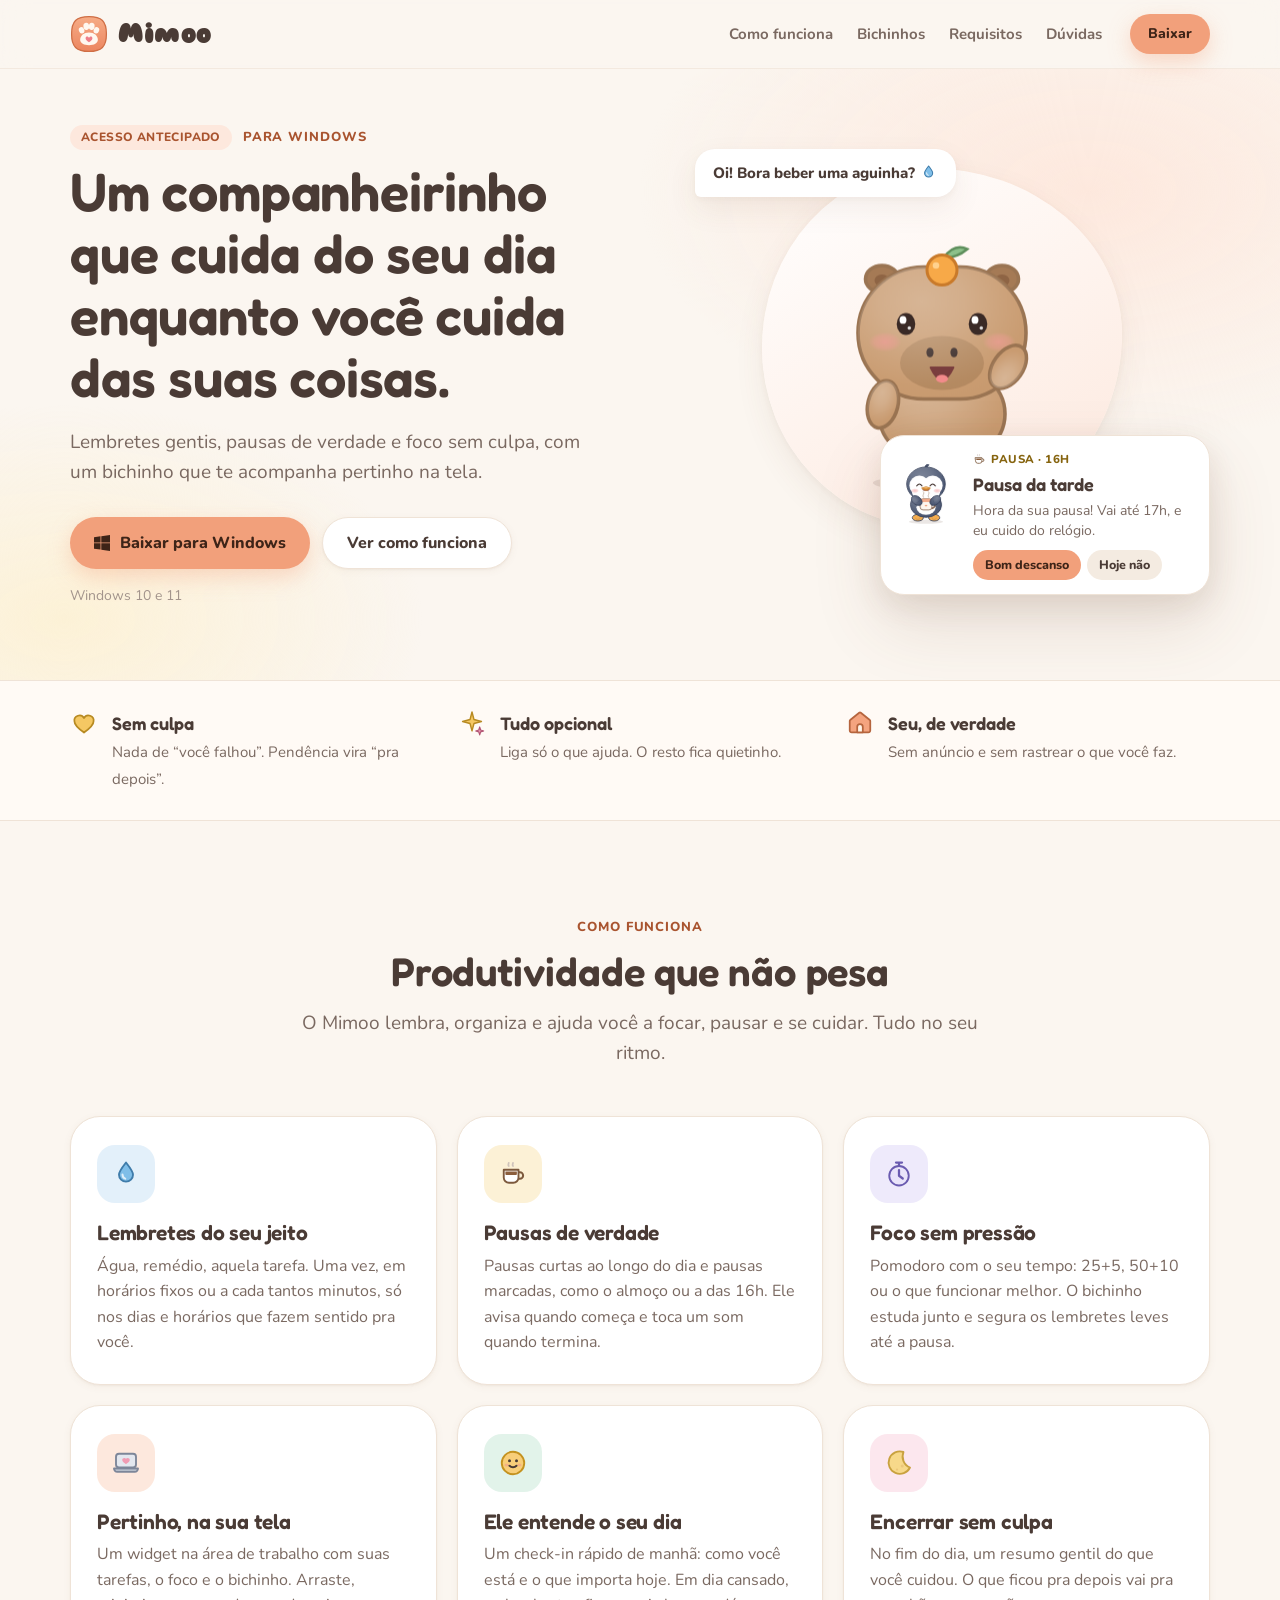
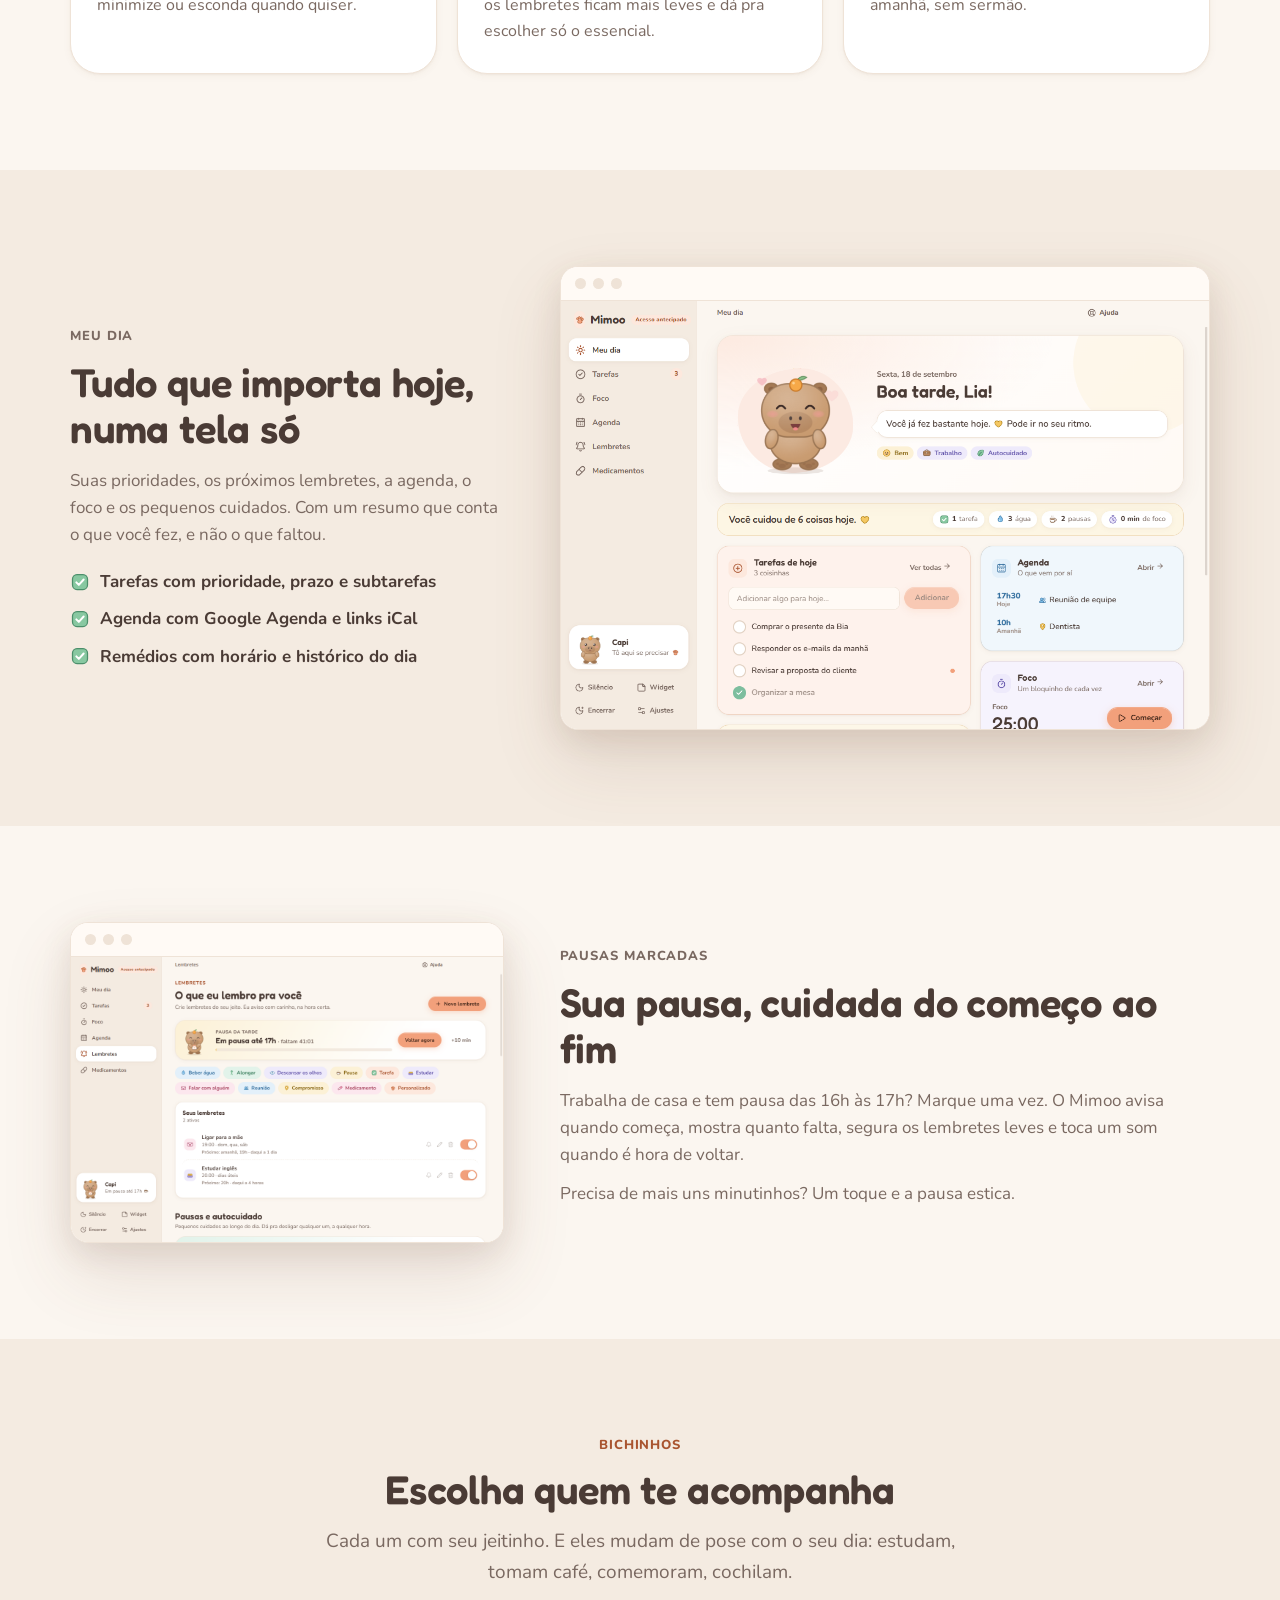
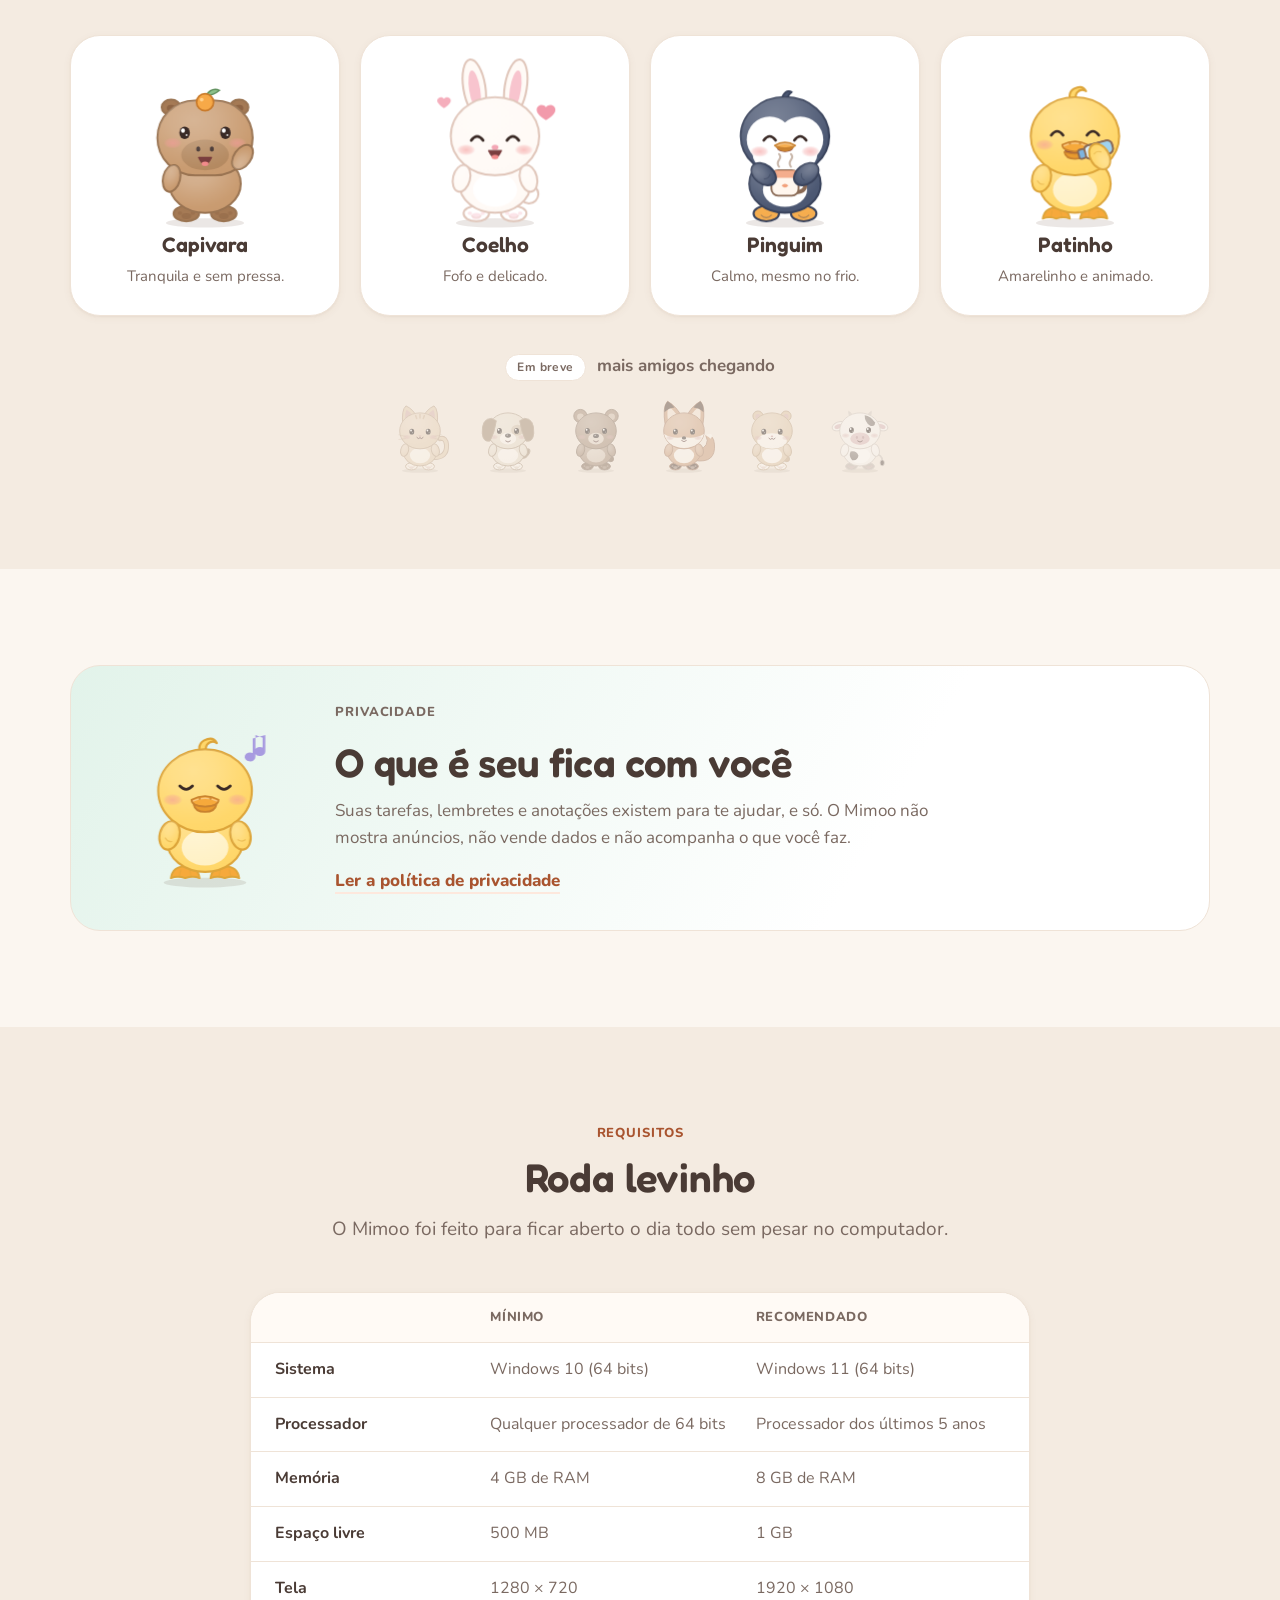
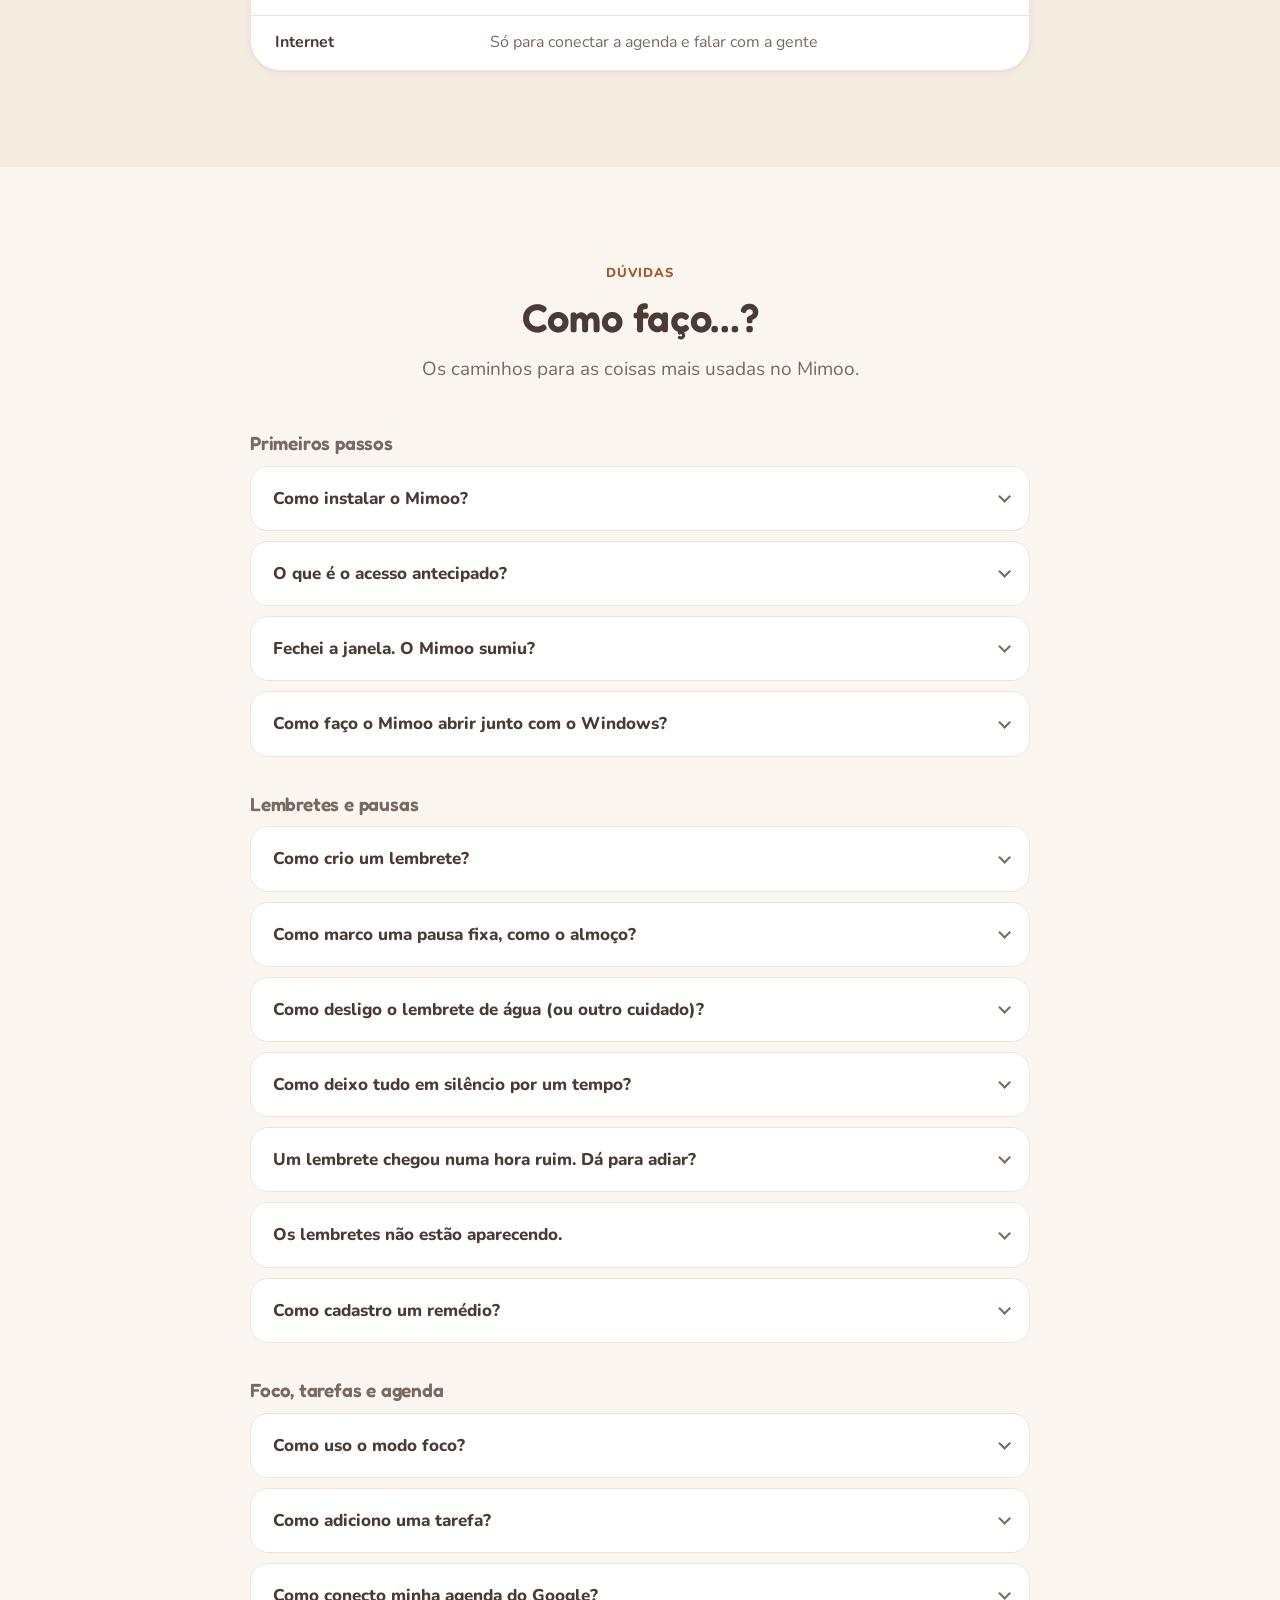
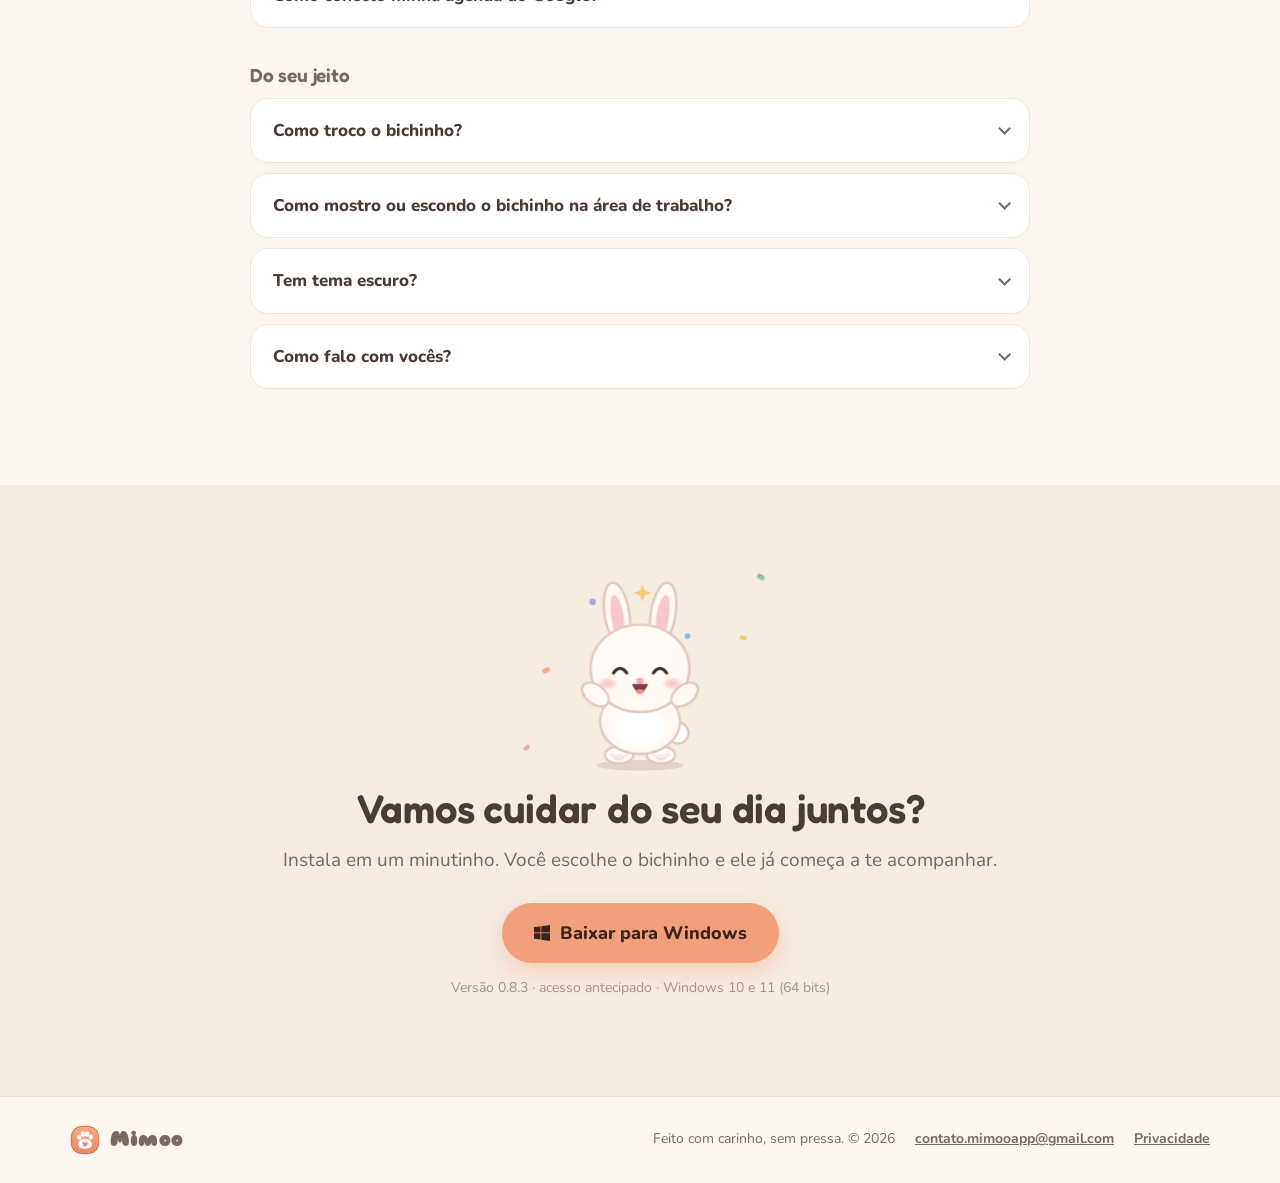
==== commit 0de49b4f: "Política revisada: verificação manual de atualizações" ====
--- a/index.html
+++ b/index.html
@@ -42,7 +42,7 @@
     <path d="M51 66C51 61.5 55.5 59.5 58.5 62.5L60.5 64.5L62.5 62.5C65.5 59.5 70 61.5 70 66C70 70.5 64.5 74.5 60.5 77C56.5 74.5 51 70.5 51 66Z" fill="#ef7f89"/>
   </g>
 </svg>
-</span><span class="mimoo-wordmark">Mimoo</span></a><nav class="nav__links" aria-label="Seções"><a href="#como-funciona">Como funciona</a><a href="#bichinhos">Bichinhos</a><a href="#requisitos">Requisitos</a><a href="#duvidas">Dúvidas</a></nav><a class="btn btn--primary btn--small" href="https://github.com/mimoo-app/mimoo-site/releases/download/v0.8.2/Mimoo-Setup-0.8.2.exe">Baixar</a></div></header><main><section class="hero"><div class="wrap hero__grid"><div class="hero__copy"><p class="eyebrow"><span class="pill">Acesso antecipado</span> para Windows</p><h1>Um companheirinho que cuida do seu dia enquanto você cuida das suas coisas.</h1><p class="lead">Lembretes gentis, pausas de verdade e foco sem culpa, com um bichinho que te acompanha pertinho na tela.</p><div class="hero__cta"><a class="btn btn--primary" href="https://github.com/mimoo-app/mimoo-site/releases/download/v0.8.2/Mimoo-Setup-0.8.2.exe"><svg viewBox="0 0 16 16" width="16" height="16" aria-hidden="true"><path fill="currentColor" d="M0 2.2 6.5 1.3v6.2H0zm7.3-1 8.7-1.2v7.5H7.3zM0 8.3h6.5v6.3L0 13.7zm7.3 0H16V16l-8.7-1.2z"></path></svg>Baixar para Windows</a><a class="btn btn--ghost" href="#como-funciona">Ver como funciona</a></div><p class="fine">Windows 10 e 11</p></div><div class="hero__scene" aria-hidden="true"><div class="scene__blob"></div><div class="scene__bubble"><span>Oi! Bora beber uma aguinha? <svg class="mimoo-icon icon-inline" width="1.15em" height="1.15em" viewBox="0 0 24 24" fill="none" aria-hidden="true"><path d="M12 2.8c3.4 4.3 5.6 7 5.6 9.7a5.6 5.6 0 1 1-11.2 0c0-2.7 2.2-5.4 5.6-9.7z" fill="#7FBEE8" stroke="#3F7CAA" stroke-width="1.5" stroke-linejoin="round" stroke-linecap="round"></path><path d="M9.2 12.4c0 1.6.9 2.8 2.2 3.3" fill="none" stroke="#FFFFFF" stroke-width="1.6" stroke-linejoin="round" stroke-linecap="round" opacity="0.75"></path></svg></span></div><svg class="mascot  scene__mascot" data-motion="breathe" data-arms="wave" data-mouth="open" data-species="capybara" viewBox="0 0 200 200" width="300" height="300" role="img" aria-label="Capivara acenando"><defs><radialGradient id="shade-_R_s6_" cx="38%" cy="26%" r="115%"><stop offset="0%" stop-color="#fff" stop-opacity="0.26"></stop><stop offset="22%" stop-color="#fff" stop-opacity="0.19"></stop><stop offset="42%" stop-color="#fff" stop-opacity="0.08"></stop><stop offset="56%" stop-color="#fff" stop-opacity="0.01"></stop><stop offset="64%" stop-color="#9A7452" stop-opacity="0.01"></stop><stop offset="80%" stop-color="#9A7452" stop-opacity="0.09"></stop><stop offset="100%" stop-color="#9A7452" stop-opacity="0.2"></stop></radialGradient><radialGradient id="blush-_R_s6_"><stop offset="0%" stop-color="#F59C9C" stop-opacity="0.6"></stop><stop offset="65%" stop-color="#F59C9C" stop-opacity="0.34"></stop><stop offset="100%" stop-color="#F59C9C" stop-opacity="0"></stop></radialGradient></defs><ellipse class="m-shadow" cx="100" cy="194" rx="46" ry="5.5" fill="#5A3E2B" opacity="0.12"></ellipse><g class="m-figure"><g class="m-body"><g class="m-foot m-foot--l"><ellipse cx="78" cy="183" rx="15" ry="9" fill="#A57A55" stroke="#9A7452" stroke-width="2.4" stroke-linejoin="round"></ellipse><ellipse cx="78" cy="186" rx="5.6" ry="3.6" fill="#8E6444" opacity="0.45"></ellipse><ellipse cx="70.4" cy="182.5" rx="2.6" ry="2.1" fill="#8E6444" opacity="0.4"></ellipse><ellipse cx="85.6" cy="182.5" rx="2.6" ry="2.1" fill="#8E6444" opacity="0.4"></ellipse><path d="M72 185 q2.7 2.8 6 2.8 q3.3 0 6 -2.8" fill="none" stroke="#9A7452" stroke-width="1.3" stroke-linecap="round" opacity="0.4"></path></g><g class="m-foot m-foot--r"><ellipse cx="122" cy="183" rx="15" ry="9" fill="#A57A55" stroke="#9A7452" stroke-width="2.4" stroke-linejoin="round"></ellipse><ellipse cx="122" cy="186" rx="5.6" ry="3.6" fill="#8E6444" opacity="0.45"></ellipse><ellipse cx="114.4" cy="182.5" rx="2.6" ry="2.1" fill="#8E6444" opacity="0.4"></ellipse><ellipse cx="129.6" cy="182.5" rx="2.6" ry="2.1" fill="#8E6444" opacity="0.4"></ellipse><path d="M116 185 q2.7 2.8 6 2.8 q3.3 0 6 -2.8" fill="none" stroke="#9A7452" stroke-width="1.3" stroke-linecap="round" opacity="0.4"></path></g><ellipse cx="100" cy="148" rx="42" ry="34" fill="#C99B70" stroke="#9A7452" stroke-width="2.4" stroke-linejoin="round"></ellipse><ellipse cx="100" cy="148" rx="42" ry="34" fill="url(#shade-_R_s6_)"></ellipse><g class="m-head"><ellipse cx="60" cy="58" rx="11" ry="9" fill="#A57A55" stroke="#9A7452" stroke-width="2.4" stroke-linejoin="round"></ellipse><ellipse cx="60" cy="59" rx="5" ry="4" fill="#8E6444"></ellipse><g transform="matrix(-1 0 0 1 200 0)"><ellipse cx="60" cy="58" rx="11" ry="9" fill="#A57A55" stroke="#9A7452" stroke-width="2.4" stroke-linejoin="round"></ellipse><ellipse cx="60" cy="59" rx="5" ry="4" fill="#8E6444"></ellipse></g><rect x="44" y="50" width="112" height="88" rx="44" fill="#C99B70" stroke="#9A7452" stroke-width="2.4" stroke-linejoin="round"></rect><ellipse cx="100" cy="114" rx="28" ry="18" fill="#A57A55" opacity="0.55"></ellipse><ellipse cx="92" cy="107" rx="2.4" ry="3.2" fill="#3A2A26"></ellipse><ellipse cx="108" cy="107" rx="2.4" ry="3.2" fill="#3A2A26"></ellipse><rect x="44" y="50" width="112" height="88" rx="44" fill="url(#shade-_R_s6_)"></rect><g class="m-yuzu"><path d="M101 44 Q108 34 117 38 Q110 44 101 44 Z" fill="#8CC08A" stroke="#5E8F5C" stroke-width="1.6"></path><circle cx="100" cy="52" r="10" fill="#F7A948" stroke="#C97A2A" stroke-width="2"></circle><circle cx="96" cy="49" r="2.2" fill="#FFD28F"></circle></g><g class="m-blush" fill="url(#blush-_R_s6_)"><ellipse cx="62" cy="100" rx="11" ry="6.6"></ellipse><ellipse cx="138" cy="100" rx="11" ry="6.6"></ellipse></g><g class="m-eyes m-eyes--open"><g transform="translate(76 88)"><ellipse rx="6.2" ry="7.3" fill="#3A2A26"></ellipse><ellipse cx="-2" cy="-2.7" rx="2.3" ry="2.6" fill="#fff"></ellipse><circle cx="2.2" cy="2.7" r="1.15" fill="#fff" opacity="0.85"></circle></g><g transform="translate(124 88)"><ellipse rx="6.2" ry="7.3" fill="#3A2A26"></ellipse><ellipse cx="-2" cy="-2.7" rx="2.3" ry="2.6" fill="#fff"></ellipse><circle cx="2.2" cy="2.7" r="1.15" fill="#fff" opacity="0.85"></circle></g></g><g transform="translate(0 8)"><path d="M92.5 109 Q100 125 107.5 109 Z" fill="#7A3E3E" stroke="#7A3E3E" stroke-width="1.5" stroke-linejoin="round"></path><ellipse cx="100" cy="116.5" rx="4" ry="2.6" fill="#F28B8B"></ellipse></g></g></g><g class="m-arms" style="--arm-l:14deg;--arm-r:-145deg"><g class="m-arm m-arm--l"><ellipse cx="64" cy="142" rx="10" ry="16" fill="#C99B70" stroke="#9A7452" stroke-width="2.4" stroke-linejoin="round"></ellipse><ellipse cx="64" cy="142" rx="10" ry="16" fill="url(#shade-_R_s6_)"></ellipse></g><g class="m-arm m-arm--r"><ellipse cx="136" cy="142" rx="10" ry="16" fill="#C99B70" stroke="#9A7452" stroke-width="2.4" stroke-linejoin="round"></ellipse><ellipse cx="136" cy="142" rx="10" ry="16" fill="url(#shade-_R_s6_)"></ellipse></g></g></g></svg><div class="toast-mock"><svg class="mascot  " data-motion="breathe" data-arms="hold" data-mouth="smile" data-species="penguin" viewBox="0 0 200 200" width="74" height="74" role="img" aria-label="Pinguim tomando café"><defs><radialGradient id="shade-_R_346_" cx="38%" cy="26%" r="115%"><stop offset="0%" stop-color="#fff" stop-opacity="0.26"></stop><stop offset="22%" stop-color="#fff" stop-opacity="0.19"></stop><stop offset="42%" stop-color="#fff" stop-opacity="0.08"></stop><stop offset="56%" stop-color="#fff" stop-opacity="0.01"></stop><stop offset="64%" stop-color="#39435C" stop-opacity="0.01"></stop><stop offset="80%" stop-color="#39435C" stop-opacity="0.09"></stop><stop offset="100%" stop-color="#39435C" stop-opacity="0.2"></stop></radialGradient><radialGradient id="blush-_R_346_"><stop offset="0%" stop-color="#F59C9C" stop-opacity="0.6"></stop><stop offset="65%" stop-color="#F59C9C" stop-opacity="0.34"></stop><stop offset="100%" stop-color="#F59C9C" stop-opacity="0"></stop></radialGradient></defs><ellipse class="m-shadow" cx="100" cy="194" rx="46" ry="5.5" fill="#5A3E2B" opacity="0.12"></ellipse><g class="m-figure"><g class="m-body"><g class="m-foot m-foot--l"><ellipse cx="78" cy="183" rx="15" ry="9" fill="#F6AE4F" stroke="#39435C" stroke-width="2.4" stroke-linejoin="round"></ellipse><ellipse cx="78" cy="186" rx="5.6" ry="3.6" fill="#F6AE4F" opacity="0.45"></ellipse><ellipse cx="70.4" cy="182.5" rx="2.6" ry="2.1" fill="#F6AE4F" opacity="0.4"></ellipse><ellipse cx="85.6" cy="182.5" rx="2.6" ry="2.1" fill="#F6AE4F" opacity="0.4"></ellipse><path d="M72 185 q2.7 2.8 6 2.8 q3.3 0 6 -2.8" fill="none" stroke="#39435C" stroke-width="1.3" stroke-linecap="round" opacity="0.4"></path></g><g class="m-foot m-foot--r"><ellipse cx="122" cy="183" rx="15" ry="9" fill="#F6AE4F" stroke="#39435C" stroke-width="2.4" stroke-linejoin="round"></ellipse><ellipse cx="122" cy="186" rx="5.6" ry="3.6" fill="#F6AE4F" opacity="0.45"></ellipse><ellipse cx="114.4" cy="182.5" rx="2.6" ry="2.1" fill="#F6AE4F" opacity="0.4"></ellipse><ellipse cx="129.6" cy="182.5" rx="2.6" ry="2.1" fill="#F6AE4F" opacity="0.4"></ellipse><path d="M116 185 q2.7 2.8 6 2.8 q3.3 0 6 -2.8" fill="none" stroke="#39435C" stroke-width="1.3" stroke-linecap="round" opacity="0.4"></path></g><ellipse cx="100" cy="148" rx="42" ry="34" fill="#4B5772" stroke="#39435C" stroke-width="2.4" stroke-linejoin="round"></ellipse><ellipse cx="100" cy="155" rx="26" ry="20" fill="#FFFFFF"></ellipse><ellipse cx="100" cy="148" rx="42" ry="34" fill="url(#shade-_R_346_)"></ellipse><g class="m-head"><path d="M96 48 Q100 36 108 40 Q102 44 104 50 Z" fill="#4B5772" stroke="#39435C" stroke-width="2" stroke-linejoin="round"></path><ellipse cx="100" cy="92" rx="52" ry="46" fill="#4B5772" stroke="#39435C" stroke-width="2.4" stroke-linejoin="round"></ellipse><circle cx="82" cy="96" r="27" fill="#FFFFFF"></circle><circle cx="118" cy="96" r="27" fill="#FFFFFF"></circle><ellipse cx="100" cy="114" rx="38" ry="22" fill="#FFFFFF"></ellipse><ellipse cx="100" cy="92" rx="52" ry="46" fill="url(#shade-_R_346_)"></ellipse><g class="m-beak" style="--beak-open:0px"><ellipse cx="100" cy="106" rx="9.5" ry="4.5" fill="#8A4A48"></ellipse><path d="M88 103 Q100 95.5 112 103 Q100 109.5 88 103 Z" fill="#F6AE4F" stroke="#C9822F" stroke-width="2" stroke-linejoin="round"></path><path d="M90 103.6 Q100 98 110 103.6" fill="none" stroke="#fff" stroke-width="1.6" stroke-linecap="round" opacity="0.35"></path><path class="m-beak-lower" d="M90 104.5 Q100 109 110 104.5 Q100 113.5 90 104.5 Z" fill="#E08F2F" stroke="#C9822F" stroke-width="2" stroke-linejoin="round"></path></g><g class="m-blush" fill="url(#blush-_R_346_)"><ellipse cx="70" cy="110" rx="11" ry="6.6"></ellipse><ellipse cx="130" cy="110" rx="11" ry="6.6"></ellipse></g><g class="m-eyes m-eyes--happy"><path transform="translate(82 94)" d="M-7 2.8 Q0 -6.6 7 2.8" fill="none" stroke="#3A2A26" stroke-width="3.2" stroke-linecap="round"></path><path transform="translate(118 94)" d="M-7 2.8 Q0 -6.6 7 2.8" fill="none" stroke="#3A2A26" stroke-width="3.2" stroke-linecap="round"></path></g></g></g><g class="m-prop"><path d="M112 140 q12 0 12 9 q0 9 -12 9" fill="none" stroke="#8A6A55" stroke-width="4.5"></path><rect x="84" y="132" width="32" height="30" rx="8" fill="#FFF6EE" stroke="#8A6A55" stroke-width="2.2" stroke-linejoin="round"></rect><rect x="84" y="132" width="32" height="9" rx="4" fill="#F2A07B" opacity="0.85"></rect><path d="M96 150 q4 -4 8 0 q-4 5 -8 0 z" fill="#F2A07B"></path><g class="m-steam" fill="none" stroke="#C9B7AA" stroke-width="2.4" stroke-linecap="round"><path d="M93 128 q-3 -4 0 -8 q3 -4 0 -7"></path><path d="M107 128 q-3 -4 0 -8 q3 -4 0 -7"></path></g></g><g class="m-arms" style="--arm-l:-52deg;--arm-r:52deg"><g class="m-arm m-arm--l"><ellipse cx="64" cy="142" rx="11" ry="16" fill="#4B5772" stroke="#39435C" stroke-width="2.4" stroke-linejoin="round"></ellipse><ellipse cx="64" cy="142" rx="11" ry="16" fill="url(#shade-_R_346_)"></ellipse><path d="M60 146 q4 4 8 2" fill="none" stroke="#39435C" stroke-width="1.3" stroke-linecap="round" opacity="0.5"></path></g><g class="m-arm m-arm--r"><ellipse cx="136" cy="142" rx="11" ry="16" fill="#4B5772" stroke="#39435C" stroke-width="2.4" stroke-linejoin="round"></ellipse><ellipse cx="136" cy="142" rx="11" ry="16" fill="url(#shade-_R_346_)"></ellipse><path d="M132 146 q4 4 8 2" fill="none" stroke="#39435C" stroke-width="1.3" stroke-linecap="round" opacity="0.5"></path></g></g></g></svg><div class="toast-mock__body"><p class="toast-mock__kind"><svg class="mimoo-icon" width="13" height="13" viewBox="0 0 24 24" fill="none" aria-hidden="true"><path d="M16.2 10.6h1.3a2.6 2.6 0 0 1 0 5.2h-1.3" fill="none" stroke="#7C593D" stroke-width="1.6" stroke-linejoin="round" stroke-linecap="round"></path><path d="M4.6 8.6h11.8v6.2a4.2 4.2 0 0 1-4.2 4.2H8.8a4.2 4.2 0 0 1-4.2-4.2z" fill="#FFFFFF" stroke="#7C593D" stroke-width="1.5" stroke-linejoin="round" stroke-linecap="round"></path><path d="M5.9 10h9.2v1.9c0 .5-.4.9-.9.9H6.8c-.5 0-.9-.4-.9-.9z" fill="#8B5E3C"></path><path d="M8.6 5.6c-.8-.9 0-1.7 0-2.6M12 5.6c-.8-.9 0-1.7 0-2.6" fill="none" stroke="#CFC3BB" stroke-width="1.4" stroke-linejoin="round" stroke-linecap="round"></path></svg> Pausa · 16h</p><p class="toast-mock__title">Pausa da tarde</p><p class="toast-mock__text">Hora da sua pausa! Vai até 17h, e eu cuido do relógio.</p><div class="toast-mock__actions"><span class="mini-btn mini-btn--primary">Bom descanso</span><span class="mini-btn">Hoje não</span></div></div></div></div></div></section><section class="principles"><div class="wrap principles__row"><div><svg class="mimoo-icon" width="28" height="28" viewBox="0 0 24 24" fill="none" aria-hidden="true"><path d="M12 20.2c-5-3.4-8.2-6-8.2-9.6A4.4 4.4 0 0 1 12 7.8a4.4 4.4 0 0 1 8.2 2.8c0 3.6-3.2 6.2-8.2 9.6z" fill="#F5C863" stroke="#B78A22" stroke-width="1.5" stroke-linejoin="round" stroke-linecap="round"></path></svg><div><strong>Sem culpa</strong><span>Nada de “você falhou”. Pendência vira “pra depois”.</span></div></div><div><svg class="mimoo-icon" width="28" height="28" viewBox="0 0 24 24" fill="none" aria-hidden="true"><path d="M12 2.6 13.7 9l6.4 1.7-6.4 1.7-1.7 6.4-1.7-6.4L3.9 10.7 10.3 9z" fill="#F5C863" stroke="#B78A22" stroke-width="1.2" stroke-linejoin="round" stroke-linecap="round"></path><path d="m18.6 15.4.8 2.6 2.6.8-2.6.8-.8 2.6-.8-2.6-2.6-.8 2.6-.8z" fill="#F09BB3" stroke="#B15473" stroke-width="1" stroke-linejoin="round" stroke-linecap="round"></path></svg><div><strong>Tudo opcional</strong><span>Liga só o que ajuda. O resto fica quietinho.</span></div></div><div><svg class="mimoo-icon" width="28" height="28" viewBox="0 0 24 24" fill="none" aria-hidden="true"><path d="M11.3 3.2 3.6 9.4a1 1 0 0 0-.4.8v8.2a1.6 1.6 0 0 0 1.6 1.6h14.4a1.6 1.6 0 0 0 1.6-1.6v-8.2a1 1 0 0 0-.4-.8l-7.7-6.2a1.1 1.1 0 0 0-1.4 0z" fill="#F4A47F" stroke="#B5653E" stroke-width="1.5" stroke-linejoin="round" stroke-linecap="round"></path><path d="M9.6 20v-4.6a2.4 2.4 0 0 1 4.8 0V20z" fill="#FFF6EA" stroke="#B5653E" stroke-width="1.5" stroke-linejoin="round" stroke-linecap="round"></path></svg><div><strong>Seu, de verdade</strong><span>Sem anúncio e sem rastrear o que você faz.</span></div></div></div></section><section class="section" id="como-funciona"><div class="wrap"><header class="section__head"><p class="eyebrow">Como funciona</p><h2>Produtividade que não pesa</h2><p class="lead">O Mimoo lembra, organiza e ajuda você a focar, pausar e se cuidar. Tudo no seu ritmo.</p></header><div class="features"><article class="feature tint-sky"><span class="feature__icon"><svg class="mimoo-icon" width="30" height="30" viewBox="0 0 24 24" fill="none" aria-hidden="true"><path d="M12 2.8c3.4 4.3 5.6 7 5.6 9.7a5.6 5.6 0 1 1-11.2 0c0-2.7 2.2-5.4 5.6-9.7z" fill="#7FBEE8" stroke="#3F7CAA" stroke-width="1.5" stroke-linejoin="round" stroke-linecap="round"></path><path d="M9.2 12.4c0 1.6.9 2.8 2.2 3.3" fill="none" stroke="#FFFFFF" stroke-width="1.6" stroke-linejoin="round" stroke-linecap="round" opacity="0.75"></path></svg></span><h3>Lembretes do seu jeito</h3><p>Água, remédio, aquela tarefa. Uma vez, em horários fixos ou a cada tantos minutos, só nos dias e horários que fazem sentido pra você.</p></article><article class="feature tint-butter"><span class="feature__icon"><svg class="mimoo-icon" width="30" height="30" viewBox="0 0 24 24" fill="none" aria-hidden="true"><path d="M16.2 10.6h1.3a2.6 2.6 0 0 1 0 5.2h-1.3" fill="none" stroke="#7C593D" stroke-width="1.6" stroke-linejoin="round" stroke-linecap="round"></path><path d="M4.6 8.6h11.8v6.2a4.2 4.2 0 0 1-4.2 4.2H8.8a4.2 4.2 0 0 1-4.2-4.2z" fill="#FFFFFF" stroke="#7C593D" stroke-width="1.5" stroke-linejoin="round" stroke-linecap="round"></path><path d="M5.9 10h9.2v1.9c0 .5-.4.9-.9.9H6.8c-.5 0-.9-.4-.9-.9z" fill="#8B5E3C"></path><path d="M8.6 5.6c-.8-.9 0-1.7 0-2.6M12 5.6c-.8-.9 0-1.7 0-2.6" fill="none" stroke="#CFC3BB" stroke-width="1.4" stroke-linejoin="round" stroke-linecap="round"></path></svg></span><h3>Pausas de verdade</h3><p>Pausas curtas ao longo do dia e pausas marcadas, como o almoço ou a das 16h. Ele avisa quando começa e toca um som quando termina.</p></article><article class="feature tint-lavender"><span class="feature__icon"><svg class="mimoo-icon" width="30" height="30" viewBox="0 0 24 24" fill="none" aria-hidden="true"><path d="M9.6 2.8h4.8M12 2.8v2.4" fill="none" stroke="#6A5BB0" stroke-width="1.8" stroke-linejoin="round" stroke-linecap="round"></path><circle cx="12" cy="13.4" r="7.8" fill="#E9E4FA" stroke="#6A5BB0" stroke-width="1.5" stroke-linejoin="round" stroke-linecap="round"></circle><path d="M12 8.8v4.6l3 2.2" fill="none" stroke="#6A5BB0" stroke-width="1.8" stroke-linejoin="round" stroke-linecap="round"></path></svg></span><h3>Foco sem pressão</h3><p>Pomodoro com o seu tempo: 25+5, 50+10 ou o que funcionar melhor. O bichinho estuda junto e segura os lembretes leves até a pausa.</p></article><article class="feature tint-peach"><span class="feature__icon"><svg class="mimoo-icon" width="30" height="30" viewBox="0 0 24 24" fill="none" aria-hidden="true"><rect x="4" y="4.6" width="16" height="11" rx="2.4" fill="#E3E7EF" stroke="#7D8699" stroke-width="1.5" stroke-linejoin="round" stroke-linecap="round"></rect><path d="M2.4 16.4h19.2a2.6 2.6 0 0 1-2.6 2.6H5a2.6 2.6 0 0 1-2.6-2.6z" fill="#C9CFDA" stroke="#7D8699" stroke-width="1.5" stroke-linejoin="round" stroke-linecap="round"></path><path d="M12 8.6c-1-1.2-3-.6-3 .9 0 1.6 3 3.2 3 3.2s3-1.6 3-3.2c0-1.5-2-2.1-3-.9z" fill="#F09BB3"></path></svg></span><h3>Pertinho, na sua tela</h3><p>Um widget na área de trabalho com suas tarefas, o foco e o bichinho. Arraste, minimize ou esconda quando quiser.</p></article><article class="feature tint-sage"><span class="feature__icon"><svg class="mimoo-icon" width="30" height="30" viewBox="0 0 24 24" fill="none" aria-hidden="true"><circle cx="12" cy="12" r="9" fill="#F8CE79" stroke="#C4921F" stroke-width="1.5" stroke-linejoin="round" stroke-linecap="round"></circle><circle cx="9.2" cy="10.2" r="1.2" fill="#4A3B35"></circle><circle cx="14.8" cy="10.2" r="1.2" fill="#4A3B35"></circle><ellipse cx="6.9" cy="13.6" rx="1.7" ry="1.1" fill="#F0918E" opacity="0.5"></ellipse><ellipse cx="17.1" cy="13.6" rx="1.7" ry="1.1" fill="#F0918E" opacity="0.5"></ellipse><path d="M9.2 14.2c1.6 1.6 4 1.6 5.6 0" fill="none" stroke="#4A3B35" stroke-width="1.6" stroke-linejoin="round" stroke-linecap="round"></path></svg></span><h3>Ele entende o seu dia</h3><p>Um check-in rápido de manhã: como você está e o que importa hoje. Em dia cansado, os lembretes ficam mais leves e dá pra escolher só o essencial.</p></article><article class="feature tint-rose"><span class="feature__icon"><svg class="mimoo-icon" width="30" height="30" viewBox="0 0 24 24" fill="none" aria-hidden="true"><path d="M15.6 3.2a9 9 0 1 0 5.2 12.4A9.4 9.4 0 0 1 15.6 3.2z" fill="#F7D98A" stroke="#C9A23F" stroke-width="1.5" stroke-linejoin="round" stroke-linecap="round"></path><circle cx="14.6" cy="14.4" r="1.2" fill="#E9C376" opacity="0.8"></circle><circle cx="10.4" cy="17.2" r="0.9" fill="#E9C376" opacity="0.8"></circle></svg></span><h3>Encerrar sem culpa</h3><p>No fim do dia, um resumo gentil do que você cuidou. O que ficou pra depois vai pra amanhã, sem sermão.</p></article></div></div></section><section class="section section--tinted"><div class="wrap showcase"><div class="showcase__copy"><p class="eyebrow">Meu dia</p><h2>Tudo que importa hoje, numa tela só</h2><p>Suas prioridades, os próximos lembretes, a agenda, o foco e os pequenos cuidados. Com um resumo que conta o que você fez, e não o que faltou.</p><ul class="checks"><li><svg class="mimoo-icon" width="20" height="20" viewBox="0 0 24 24" fill="none" aria-hidden="true"><rect x="3" y="3" width="18" height="18" rx="5.4" fill="#88C8A1" stroke="#4C8F6B" stroke-width="1.5" stroke-linejoin="round" stroke-linecap="round"></rect><path d="m7.6 12.4 3 3 5.8-6.4" fill="none" stroke="#FFFFFF" stroke-width="2.4" stroke-linejoin="round" stroke-linecap="round"></path></svg> Tarefas com prioridade, prazo e subtarefas</li><li><svg class="mimoo-icon" width="20" height="20" viewBox="0 0 24 24" fill="none" aria-hidden="true"><rect x="3" y="3" width="18" height="18" rx="5.4" fill="#88C8A1" stroke="#4C8F6B" stroke-width="1.5" stroke-linejoin="round" stroke-linecap="round"></rect><path d="m7.6 12.4 3 3 5.8-6.4" fill="none" stroke="#FFFFFF" stroke-width="2.4" stroke-linejoin="round" stroke-linecap="round"></path></svg> Agenda com Google Agenda e links iCal</li><li><svg class="mimoo-icon" width="20" height="20" viewBox="0 0 24 24" fill="none" aria-hidden="true"><rect x="3" y="3" width="18" height="18" rx="5.4" fill="#88C8A1" stroke="#4C8F6B" stroke-width="1.5" stroke-linejoin="round" stroke-linecap="round"></rect><path d="m7.6 12.4 3 3 5.8-6.4" fill="none" stroke="#FFFFFF" stroke-width="2.4" stroke-linejoin="round" stroke-linecap="round"></path></svg> Remédios com horário e histórico do dia</li></ul></div><figure class="window-frame"><div class="window-frame__bar"><i></i><i></i><i></i></div><img src="img/meu-dia.png" alt="Tela Meu dia do Mimoo, com a capivara, tarefas, lembretes e agenda" width="1180" height="780" loading="lazy"/></figure></div></section><section class="section"><div class="wrap showcase showcase--flip"><div class="showcase__copy"><p class="eyebrow">Pausas marcadas</p><h2>Sua pausa, cuidada do começo ao fim</h2><p>Trabalha de casa e tem pausa das 16h às 17h? Marque uma vez. O Mimoo avisa quando começa, mostra quanto falta, segura os lembretes leves e toca um som quando é hora de voltar.</p><p>Precisa de mais uns minutinhos? Um toque e a pausa estica.</p></div><figure class="window-frame"><div class="window-frame__bar"><i></i><i></i><i></i></div><img src="img/pausas.png" alt="Tela de Lembretes do Mimoo com uma pausa em andamento e os lembretes do dia" width="1180" height="780" loading="lazy"/></figure></div></section><section class="section section--tinted" id="bichinhos"><div class="wrap"><header class="section__head"><p class="eyebrow">Bichinhos</p><h2>Escolha quem te acompanha</h2><p class="lead">Cada um com seu jeitinho. E eles mudam de pose com o seu dia: estudam, tomam café, comemoram, cochilam.</p></header><div class="friends"><figure class="friend"><svg class="mascot  " data-motion="breathe" data-arms="wave" data-mouth="open" data-species="capybara" viewBox="0 0 200 200" width="170" height="170" role="img" aria-label="Capivara acenando"><defs><radialGradient id="shade-_R_2cq_" cx="38%" cy="26%" r="115%"><stop offset="0%" stop-color="#fff" stop-opacity="0.26"></stop><stop offset="22%" stop-color="#fff" stop-opacity="0.19"></stop><stop offset="42%" stop-color="#fff" stop-opacity="0.08"></stop><stop offset="56%" stop-color="#fff" stop-opacity="0.01"></stop><stop offset="64%" stop-color="#9A7452" stop-opacity="0.01"></stop><stop offset="80%" stop-color="#9A7452" stop-opacity="0.09"></stop><stop offset="100%" stop-color="#9A7452" stop-opacity="0.2"></stop></radialGradient><radialGradient id="blush-_R_2cq_"><stop offset="0%" stop-color="#F59C9C" stop-opacity="0.6"></stop><stop offset="65%" stop-color="#F59C9C" stop-opacity="0.34"></stop><stop offset="100%" stop-color="#F59C9C" stop-opacity="0"></stop></radialGradient></defs><ellipse class="m-shadow" cx="100" cy="194" rx="46" ry="5.5" fill="#5A3E2B" opacity="0.12"></ellipse><g class="m-figure"><g class="m-body"><g class="m-foot m-foot--l"><ellipse cx="78" cy="183" rx="15" ry="9" fill="#A57A55" stroke="#9A7452" stroke-width="2.4" stroke-linejoin="round"></ellipse><ellipse cx="78" cy="186" rx="5.6" ry="3.6" fill="#8E6444" opacity="0.45"></ellipse><ellipse cx="70.4" cy="182.5" rx="2.6" ry="2.1" fill="#8E6444" opacity="0.4"></ellipse><ellipse cx="85.6" cy="182.5" rx="2.6" ry="2.1" fill="#8E6444" opacity="0.4"></ellipse><path d="M72 185 q2.7 2.8 6 2.8 q3.3 0 6 -2.8" fill="none" stroke="#9A7452" stroke-width="1.3" stroke-linecap="round" opacity="0.4"></path></g><g class="m-foot m-foot--r"><ellipse cx="122" cy="183" rx="15" ry="9" fill="#A57A55" stroke="#9A7452" stroke-width="2.4" stroke-linejoin="round"></ellipse><ellipse cx="122" cy="186" rx="5.6" ry="3.6" fill="#8E6444" opacity="0.45"></ellipse><ellipse cx="114.4" cy="182.5" rx="2.6" ry="2.1" fill="#8E6444" opacity="0.4"></ellipse><ellipse cx="129.6" cy="182.5" rx="2.6" ry="2.1" fill="#8E6444" opacity="0.4"></ellipse><path d="M116 185 q2.7 2.8 6 2.8 q3.3 0 6 -2.8" fill="none" stroke="#9A7452" stroke-width="1.3" stroke-linecap="round" opacity="0.4"></path></g><ellipse cx="100" cy="148" rx="42" ry="34" fill="#C99B70" stroke="#9A7452" stroke-width="2.4" stroke-linejoin="round"></ellipse><ellipse cx="100" cy="148" rx="42" ry="34" fill="url(#shade-_R_2cq_)"></ellipse><g class="m-head"><ellipse cx="60" cy="58" rx="11" ry="9" fill="#A57A55" stroke="#9A7452" stroke-width="2.4" stroke-linejoin="round"></ellipse><ellipse cx="60" cy="59" rx="5" ry="4" fill="#8E6444"></ellipse><g transform="matrix(-1 0 0 1 200 0)"><ellipse cx="60" cy="58" rx="11" ry="9" fill="#A57A55" stroke="#9A7452" stroke-width="2.4" stroke-linejoin="round"></ellipse><ellipse cx="60" cy="59" rx="5" ry="4" fill="#8E6444"></ellipse></g><rect x="44" y="50" width="112" height="88" rx="44" fill="#C99B70" stroke="#9A7452" stroke-width="2.4" stroke-linejoin="round"></rect><ellipse cx="100" cy="114" rx="28" ry="18" fill="#A57A55" opacity="0.55"></ellipse><ellipse cx="92" cy="107" rx="2.4" ry="3.2" fill="#3A2A26"></ellipse><ellipse cx="108" cy="107" rx="2.4" ry="3.2" fill="#3A2A26"></ellipse><rect x="44" y="50" width="112" height="88" rx="44" fill="url(#shade-_R_2cq_)"></rect><g class="m-yuzu"><path d="M101 44 Q108 34 117 38 Q110 44 101 44 Z" fill="#8CC08A" stroke="#5E8F5C" stroke-width="1.6"></path><circle cx="100" cy="52" r="10" fill="#F7A948" stroke="#C97A2A" stroke-width="2"></circle><circle cx="96" cy="49" r="2.2" fill="#FFD28F"></circle></g><g class="m-blush" fill="url(#blush-_R_2cq_)"><ellipse cx="62" cy="100" rx="11" ry="6.6"></ellipse><ellipse cx="138" cy="100" rx="11" ry="6.6"></ellipse></g><g class="m-eyes m-eyes--open"><g transform="translate(76 88)"><ellipse rx="6.2" ry="7.3" fill="#3A2A26"></ellipse><ellipse cx="-2" cy="-2.7" rx="2.3" ry="2.6" fill="#fff"></ellipse><circle cx="2.2" cy="2.7" r="1.15" fill="#fff" opacity="0.85"></circle></g><g transform="translate(124 88)"><ellipse rx="6.2" ry="7.3" fill="#3A2A26"></ellipse><ellipse cx="-2" cy="-2.7" rx="2.3" ry="2.6" fill="#fff"></ellipse><circle cx="2.2" cy="2.7" r="1.15" fill="#fff" opacity="0.85"></circle></g></g><g transform="translate(0 8)"><path d="M92.5 109 Q100 125 107.5 109 Z" fill="#7A3E3E" stroke="#7A3E3E" stroke-width="1.5" stroke-linejoin="round"></path><ellipse cx="100" cy="116.5" rx="4" ry="2.6" fill="#F28B8B"></ellipse></g></g></g><g class="m-arms" style="--arm-l:14deg;--arm-r:-145deg"><g class="m-arm m-arm--l"><ellipse cx="64" cy="142" rx="10" ry="16" fill="#C99B70" stroke="#9A7452" stroke-width="2.4" stroke-linejoin="round"></ellipse><ellipse cx="64" cy="142" rx="10" ry="16" fill="url(#shade-_R_2cq_)"></ellipse></g><g class="m-arm m-arm--r"><ellipse cx="136" cy="142" rx="10" ry="16" fill="#C99B70" stroke="#9A7452" stroke-width="2.4" stroke-linejoin="round"></ellipse><ellipse cx="136" cy="142" rx="10" ry="16" fill="url(#shade-_R_2cq_)"></ellipse></g></g></g></svg><figcaption><strong>Capivara</strong><span>Tranquila e sem pressa.</span></figcaption></figure><figure class="friend"><svg class="mascot  " data-motion="bounce" data-arms="rest" data-mouth="open" data-species="bunny" viewBox="0 0 200 200" width="170" height="170" role="img" aria-label="Coelho feliz"><defs><radialGradient id="shade-_R_2kq_" cx="38%" cy="26%" r="115%"><stop offset="0%" stop-color="#fff" stop-opacity="0.26"></stop><stop offset="22%" stop-color="#fff" stop-opacity="0.19"></stop><stop offset="42%" stop-color="#fff" stop-opacity="0.08"></stop><stop offset="56%" stop-color="#fff" stop-opacity="0.01"></stop><stop offset="64%" stop-color="#E0C6BA" stop-opacity="0.01"></stop><stop offset="80%" stop-color="#E0C6BA" stop-opacity="0.09"></stop><stop offset="100%" stop-color="#E0C6BA" stop-opacity="0.2"></stop></radialGradient><radialGradient id="blush-_R_2kq_"><stop offset="0%" stop-color="#F59C9C" stop-opacity="0.6"></stop><stop offset="65%" stop-color="#F59C9C" stop-opacity="0.34"></stop><stop offset="100%" stop-color="#F59C9C" stop-opacity="0"></stop></radialGradient></defs><ellipse class="m-shadow" cx="100" cy="194" rx="46" ry="5.5" fill="#5A3E2B" opacity="0.12"></ellipse><g class="m-figure"><g class="m-body"><circle cx="140" cy="160" r="11" fill="#fff" stroke="#E0C6BA" stroke-width="2.4" stroke-linejoin="round"></circle><g class="m-foot m-foot--l"><ellipse cx="78" cy="183" rx="15" ry="9" fill="#FFFFFF" stroke="#E0C6BA" stroke-width="2.4" stroke-linejoin="round"></ellipse><ellipse cx="78" cy="186" rx="5.6" ry="3.6" fill="#F8C4CE" opacity="0.45"></ellipse><ellipse cx="70.4" cy="182.5" rx="2.6" ry="2.1" fill="#F8C4CE" opacity="0.4"></ellipse><ellipse cx="85.6" cy="182.5" rx="2.6" ry="2.1" fill="#F8C4CE" opacity="0.4"></ellipse><path d="M72 185 q2.7 2.8 6 2.8 q3.3 0 6 -2.8" fill="none" stroke="#E0C6BA" stroke-width="1.3" stroke-linecap="round" opacity="0.4"></path></g><g class="m-foot m-foot--r"><ellipse cx="122" cy="183" rx="15" ry="9" fill="#FFFFFF" stroke="#E0C6BA" stroke-width="2.4" stroke-linejoin="round"></ellipse><ellipse cx="122" cy="186" rx="5.6" ry="3.6" fill="#F8C4CE" opacity="0.45"></ellipse><ellipse cx="114.4" cy="182.5" rx="2.6" ry="2.1" fill="#F8C4CE" opacity="0.4"></ellipse><ellipse cx="129.6" cy="182.5" rx="2.6" ry="2.1" fill="#F8C4CE" opacity="0.4"></ellipse><path d="M116 185 q2.7 2.8 6 2.8 q3.3 0 6 -2.8" fill="none" stroke="#E0C6BA" stroke-width="1.3" stroke-linecap="round" opacity="0.4"></path></g><ellipse cx="100" cy="148" rx="42" ry="34" fill="#FFFAF6" stroke="#E0C6BA" stroke-width="2.4" stroke-linejoin="round"></ellipse><ellipse cx="100" cy="155" rx="26" ry="20" fill="#FFFFFF"></ellipse><ellipse cx="100" cy="148" rx="42" ry="34" fill="url(#shade-_R_2kq_)"></ellipse><g class="m-head"><g transform="rotate(-9 80 62)"><ellipse cx="80" cy="34" rx="13" ry="33" fill="#FFFAF6" stroke="#E0C6BA" stroke-width="2.4" stroke-linejoin="round"></ellipse><ellipse cx="80" cy="37" rx="6.5" ry="23" fill="#F8C4CE"></ellipse></g><g transform="matrix(-1 0 0 1 200 0)"><g transform="rotate(-9 80 62)"><ellipse cx="80" cy="34" rx="13" ry="33" fill="#FFFAF6" stroke="#E0C6BA" stroke-width="2.4" stroke-linejoin="round"></ellipse><ellipse cx="80" cy="37" rx="6.5" ry="23" fill="#F8C4CE"></ellipse></g></g><ellipse cx="100" cy="92" rx="52" ry="46" fill="#FFFAF6" stroke="#E0C6BA" stroke-width="2.4" stroke-linejoin="round"></ellipse><ellipse cx="100" cy="105" rx="4" ry="3" fill="#F29AAB"></ellipse><ellipse cx="100" cy="92" rx="52" ry="46" fill="url(#shade-_R_2kq_)"></ellipse><g class="m-blush" fill="url(#blush-_R_2kq_)"><ellipse cx="66" cy="108" rx="11" ry="6.6"></ellipse><ellipse cx="134" cy="108" rx="11" ry="6.6"></ellipse></g><g class="m-eyes m-eyes--happy"><path transform="translate(79 94)" d="M-7 2.8 Q0 -6.6 7 2.8" fill="none" stroke="#3A2A26" stroke-width="3.2" stroke-linecap="round"></path><path transform="translate(121 94)" d="M-7 2.8 Q0 -6.6 7 2.8" fill="none" stroke="#3A2A26" stroke-width="3.2" stroke-linecap="round"></path></g><g transform="translate(0 0)"><path d="M92.5 109 Q100 125 107.5 109 Z" fill="#7A3E3E" stroke="#7A3E3E" stroke-width="1.5" stroke-linejoin="round"></path><ellipse cx="100" cy="116.5" rx="4" ry="2.6" fill="#F28B8B"></ellipse></g></g></g><g class="m-arms" style="--arm-l:14deg;--arm-r:-14deg"><g class="m-arm m-arm--l"><ellipse cx="64" cy="142" rx="10" ry="16" fill="#FFFAF6" stroke="#E0C6BA" stroke-width="2.4" stroke-linejoin="round"></ellipse><ellipse cx="64" cy="142" rx="10" ry="16" fill="url(#shade-_R_2kq_)"></ellipse></g><g class="m-arm m-arm--r"><ellipse cx="136" cy="142" rx="10" ry="16" fill="#FFFAF6" stroke="#E0C6BA" stroke-width="2.4" stroke-linejoin="round"></ellipse><ellipse cx="136" cy="142" rx="10" ry="16" fill="url(#shade-_R_2kq_)"></ellipse></g></g><g class="m-fx m-fx--hearts" fill="#F29AAB"><path d="M160 58 c-3 -5 -11 -3 -11 3 c0 6 11 12 11 12 c0 0 11 -6 11 -12 c0 -6 -8 -8 -11 -3 z"></path><path d="M40 48 c-2 -3.5 -8 -2 -8 2 c0 4.5 8 9 8 9 c0 0 8 -4.5 8 -9 c0 -4 -6 -5.5 -8 -2 z" opacity="0.8"></path></g></g></svg><figcaption><strong>Coelho</strong><span>Fofo e delicado.</span></figcaption></figure><figure class="friend"><svg class="mascot  " data-motion="breathe" data-arms="hold" data-mouth="smile" data-species="penguin" viewBox="0 0 200 200" width="170" height="170" role="img" aria-label="Pinguim tomando café"><defs><radialGradient id="shade-_R_2sq_" cx="38%" cy="26%" r="115%"><stop offset="0%" stop-color="#fff" stop-opacity="0.26"></stop><stop offset="22%" stop-color="#fff" stop-opacity="0.19"></stop><stop offset="42%" stop-color="#fff" stop-opacity="0.08"></stop><stop offset="56%" stop-color="#fff" stop-opacity="0.01"></stop><stop offset="64%" stop-color="#39435C" stop-opacity="0.01"></stop><stop offset="80%" stop-color="#39435C" stop-opacity="0.09"></stop><stop offset="100%" stop-color="#39435C" stop-opacity="0.2"></stop></radialGradient><radialGradient id="blush-_R_2sq_"><stop offset="0%" stop-color="#F59C9C" stop-opacity="0.6"></stop><stop offset="65%" stop-color="#F59C9C" stop-opacity="0.34"></stop><stop offset="100%" stop-color="#F59C9C" stop-opacity="0"></stop></radialGradient></defs><ellipse class="m-shadow" cx="100" cy="194" rx="46" ry="5.5" fill="#5A3E2B" opacity="0.12"></ellipse><g class="m-figure"><g class="m-body"><g class="m-foot m-foot--l"><ellipse cx="78" cy="183" rx="15" ry="9" fill="#F6AE4F" stroke="#39435C" stroke-width="2.4" stroke-linejoin="round"></ellipse><ellipse cx="78" cy="186" rx="5.6" ry="3.6" fill="#F6AE4F" opacity="0.45"></ellipse><ellipse cx="70.4" cy="182.5" rx="2.6" ry="2.1" fill="#F6AE4F" opacity="0.4"></ellipse><ellipse cx="85.6" cy="182.5" rx="2.6" ry="2.1" fill="#F6AE4F" opacity="0.4"></ellipse><path d="M72 185 q2.7 2.8 6 2.8 q3.3 0 6 -2.8" fill="none" stroke="#39435C" stroke-width="1.3" stroke-linecap="round" opacity="0.4"></path></g><g class="m-foot m-foot--r"><ellipse cx="122" cy="183" rx="15" ry="9" fill="#F6AE4F" stroke="#39435C" stroke-width="2.4" stroke-linejoin="round"></ellipse><ellipse cx="122" cy="186" rx="5.6" ry="3.6" fill="#F6AE4F" opacity="0.45"></ellipse><ellipse cx="114.4" cy="182.5" rx="2.6" ry="2.1" fill="#F6AE4F" opacity="0.4"></ellipse><ellipse cx="129.6" cy="182.5" rx="2.6" ry="2.1" fill="#F6AE4F" opacity="0.4"></ellipse><path d="M116 185 q2.7 2.8 6 2.8 q3.3 0 6 -2.8" fill="none" stroke="#39435C" stroke-width="1.3" stroke-linecap="round" opacity="0.4"></path></g><ellipse cx="100" cy="148" rx="42" ry="34" fill="#4B5772" stroke="#39435C" stroke-width="2.4" stroke-linejoin="round"></ellipse><ellipse cx="100" cy="155" rx="26" ry="20" fill="#FFFFFF"></ellipse><ellipse cx="100" cy="148" rx="42" ry="34" fill="url(#shade-_R_2sq_)"></ellipse><g class="m-head"><path d="M96 48 Q100 36 108 40 Q102 44 104 50 Z" fill="#4B5772" stroke="#39435C" stroke-width="2" stroke-linejoin="round"></path><ellipse cx="100" cy="92" rx="52" ry="46" fill="#4B5772" stroke="#39435C" stroke-width="2.4" stroke-linejoin="round"></ellipse><circle cx="82" cy="96" r="27" fill="#FFFFFF"></circle><circle cx="118" cy="96" r="27" fill="#FFFFFF"></circle><ellipse cx="100" cy="114" rx="38" ry="22" fill="#FFFFFF"></ellipse><ellipse cx="100" cy="92" rx="52" ry="46" fill="url(#shade-_R_2sq_)"></ellipse><g class="m-beak" style="--beak-open:0px"><ellipse cx="100" cy="106" rx="9.5" ry="4.5" fill="#8A4A48"></ellipse><path d="M88 103 Q100 95.5 112 103 Q100 109.5 88 103 Z" fill="#F6AE4F" stroke="#C9822F" stroke-width="2" stroke-linejoin="round"></path><path d="M90 103.6 Q100 98 110 103.6" fill="none" stroke="#fff" stroke-width="1.6" stroke-linecap="round" opacity="0.35"></path><path class="m-beak-lower" d="M90 104.5 Q100 109 110 104.5 Q100 113.5 90 104.5 Z" fill="#E08F2F" stroke="#C9822F" stroke-width="2" stroke-linejoin="round"></path></g><g class="m-blush" fill="url(#blush-_R_2sq_)"><ellipse cx="70" cy="110" rx="11" ry="6.6"></ellipse><ellipse cx="130" cy="110" rx="11" ry="6.6"></ellipse></g><g class="m-eyes m-eyes--happy"><path transform="translate(82 94)" d="M-7 2.8 Q0 -6.6 7 2.8" fill="none" stroke="#3A2A26" stroke-width="3.2" stroke-linecap="round"></path><path transform="translate(118 94)" d="M-7 2.8 Q0 -6.6 7 2.8" fill="none" stroke="#3A2A26" stroke-width="3.2" stroke-linecap="round"></path></g></g></g><g class="m-prop"><path d="M112 140 q12 0 12 9 q0 9 -12 9" fill="none" stroke="#8A6A55" stroke-width="4.5"></path><rect x="84" y="132" width="32" height="30" rx="8" fill="#FFF6EE" stroke="#8A6A55" stroke-width="2.2" stroke-linejoin="round"></rect><rect x="84" y="132" width="32" height="9" rx="4" fill="#F2A07B" opacity="0.85"></rect><path d="M96 150 q4 -4 8 0 q-4 5 -8 0 z" fill="#F2A07B"></path><g class="m-steam" fill="none" stroke="#C9B7AA" stroke-width="2.4" stroke-linecap="round"><path d="M93 128 q-3 -4 0 -8 q3 -4 0 -7"></path><path d="M107 128 q-3 -4 0 -8 q3 -4 0 -7"></path></g></g><g class="m-arms" style="--arm-l:-52deg;--arm-r:52deg"><g class="m-arm m-arm--l"><ellipse cx="64" cy="142" rx="11" ry="16" fill="#4B5772" stroke="#39435C" stroke-width="2.4" stroke-linejoin="round"></ellipse><ellipse cx="64" cy="142" rx="11" ry="16" fill="url(#shade-_R_2sq_)"></ellipse><path d="M60 146 q4 4 8 2" fill="none" stroke="#39435C" stroke-width="1.3" stroke-linecap="round" opacity="0.5"></path></g><g class="m-arm m-arm--r"><ellipse cx="136" cy="142" rx="11" ry="16" fill="#4B5772" stroke="#39435C" stroke-width="2.4" stroke-linejoin="round"></ellipse><ellipse cx="136" cy="142" rx="11" ry="16" fill="url(#shade-_R_2sq_)"></ellipse><path d="M132 146 q4 4 8 2" fill="none" stroke="#39435C" stroke-width="1.3" stroke-linecap="round" opacity="0.5"></path></g></g></g></svg><figcaption><strong>Pinguim</strong><span>Calmo, mesmo no frio.</span></figcaption></figure><figure class="friend"><svg class="mascot  " data-motion="sip" data-arms="sip" data-mouth="o" data-species="duck" viewBox="0 0 200 200" width="170" height="170" role="img" aria-label="Patinho bebendo água"><defs><radialGradient id="shade-_R_34q_" cx="38%" cy="26%" r="115%"><stop offset="0%" stop-color="#fff" stop-opacity="0.26"></stop><stop offset="22%" stop-color="#fff" stop-opacity="0.19"></stop><stop offset="42%" stop-color="#fff" stop-opacity="0.08"></stop><stop offset="56%" stop-color="#fff" stop-opacity="0.01"></stop><stop offset="64%" stop-color="#DDA53A" stop-opacity="0.01"></stop><stop offset="80%" stop-color="#DDA53A" stop-opacity="0.09"></stop><stop offset="100%" stop-color="#DDA53A" stop-opacity="0.2"></stop></radialGradient><radialGradient id="blush-_R_34q_"><stop offset="0%" stop-color="#F59C9C" stop-opacity="0.6"></stop><stop offset="65%" stop-color="#F59C9C" stop-opacity="0.34"></stop><stop offset="100%" stop-color="#F59C9C" stop-opacity="0"></stop></radialGradient></defs><ellipse class="m-shadow" cx="100" cy="194" rx="46" ry="5.5" fill="#5A3E2B" opacity="0.12"></ellipse><g class="m-figure"><g class="m-body"><g class="m-foot m-foot--l"><path d="M62 189 Q64 176 78 176 Q92 176 94 189 Q86.5 186 78 189 Q69.5 186 62 189 Z" fill="#F6A93B" stroke="#DDA53A" stroke-width="2" stroke-linejoin="round"></path><path d="M73 180 L71.5 187 M83 180 L84.5 187" fill="none" stroke="#DDA53A" stroke-width="1.3" stroke-linecap="round" opacity="0.4"></path></g><g class="m-foot m-foot--r"><path d="M106 189 Q108 176 122 176 Q136 176 138 189 Q130.5 186 122 189 Q113.5 186 106 189 Z" fill="#F6A93B" stroke="#DDA53A" stroke-width="2" stroke-linejoin="round"></path><path d="M117 180 L115.5 187 M127 180 L128.5 187" fill="none" stroke="#DDA53A" stroke-width="1.3" stroke-linecap="round" opacity="0.4"></path></g><ellipse cx="100" cy="148" rx="42" ry="34" fill="#FFD76A" stroke="#DDA53A" stroke-width="2.4" stroke-linejoin="round"></ellipse><ellipse cx="100" cy="155" rx="26" ry="20" fill="#FFF1C4"></ellipse><ellipse cx="100" cy="148" rx="42" ry="34" fill="url(#shade-_R_34q_)"></ellipse><g class="m-head"><path class="m-crest" d="M96 54 Q90 41 99 36 Q109 31 113 39 Q107 35 102 41 Q99 46 104 54 Z" fill="#FFD76A" stroke="#DDA53A" stroke-width="2.4" stroke-linejoin="round"></path><ellipse cx="100" cy="92" rx="52" ry="46" fill="#FFD76A" stroke="#DDA53A" stroke-width="2.4" stroke-linejoin="round"></ellipse><ellipse cx="100" cy="92" rx="52" ry="46" fill="url(#shade-_R_34q_)"></ellipse><g class="m-beak" style="--beak-open:3px"><ellipse cx="100" cy="109" rx="12" ry="5" fill="#8A4A48"></ellipse><path d="M85 102 Q100 94 115 102 Q115 109 100 110 Q85 109 85 102 Z" fill="#F6A93B" stroke="#C9822F" stroke-width="2" stroke-linejoin="round"></path><path d="M87 103.2 Q100 97.5 113 103.2" fill="none" stroke="#fff" stroke-width="1.7" stroke-linecap="round" opacity="0.35"></path><ellipse cx="94" cy="100.5" rx="1.3" ry="1.6" fill="#C9822F" opacity="0.8"></ellipse><ellipse cx="106" cy="100.5" rx="1.3" ry="1.6" fill="#C9822F" opacity="0.8"></ellipse><path class="m-beak-lower" d="M87.5 107.5 Q100 111.5 112.5 107.5 Q111 115.5 100 115.5 Q89 115.5 87.5 107.5 Z" fill="#E89A2E" stroke="#C9822F" stroke-width="2" stroke-linejoin="round"></path></g><g class="m-blush" fill="url(#blush-_R_34q_)"><ellipse cx="64" cy="102" rx="11" ry="6.6"></ellipse><ellipse cx="136" cy="102" rx="11" ry="6.6"></ellipse></g><g class="m-eyes m-eyes--happy"><path transform="translate(79 88)" d="M-7 2.8 Q0 -6.6 7 2.8" fill="none" stroke="#3A2A26" stroke-width="3.2" stroke-linecap="round"></path><path transform="translate(121 88)" d="M-7 2.8 Q0 -6.6 7 2.8" fill="none" stroke="#3A2A26" stroke-width="3.2" stroke-linecap="round"></path></g></g></g><g class="m-prop m-prop--bottle"><g transform="translate(115 111) rotate(-105)"><rect x="-8" y="-4" width="16" height="34" rx="6" fill="#DDF0FA" stroke="#8A6A55" stroke-width="2.2" stroke-linejoin="round"></rect><rect x="-8" y="10" width="16" height="20" rx="5" fill="#9FD3F0"></rect><rect x="-8" y="-4" width="16" height="34" rx="6" fill="none" stroke="#8A6A55" stroke-width="2.2" stroke-linejoin="round"></rect><rect x="-5.5" y="-11" width="11" height="8" rx="2.5" fill="#7DB4E0" stroke="#8A6A55" stroke-width="2.2" stroke-linejoin="round"></rect><path d="M-3 4 v12" stroke="#fff" stroke-width="2.2" stroke-linecap="round" opacity="0.8"></path></g></g><g class="m-arms" style="--arm-l:14deg;--arm-r:150deg"><g class="m-arm m-arm--l"><ellipse cx="64" cy="142" rx="11" ry="16" fill="#FFD76A" stroke="#DDA53A" stroke-width="2.4" stroke-linejoin="round"></ellipse><ellipse cx="64" cy="142" rx="11" ry="16" fill="url(#shade-_R_34q_)"></ellipse><path d="M60 146 q4 4 8 2" fill="none" stroke="#DDA53A" stroke-width="1.3" stroke-linecap="round" opacity="0.5"></path></g><g class="m-arm m-arm--r"><ellipse cx="136" cy="142" rx="11" ry="16" fill="#FFD76A" stroke="#DDA53A" stroke-width="2.4" stroke-linejoin="round"></ellipse><ellipse cx="136" cy="142" rx="11" ry="16" fill="url(#shade-_R_34q_)"></ellipse><path d="M132 146 q4 4 8 2" fill="none" stroke="#DDA53A" stroke-width="1.3" stroke-linecap="round" opacity="0.5"></path></g></g></g></svg><figcaption><strong>Patinho</strong><span>Amarelinho e animado.</span></figcaption></figure></div><div class="friends-soon"><p><span class="pill pill--soft">Em breve</span> mais amigos chegando</p><div class="friends-soon__row" aria-label="Bichinhos que chegam nas próximas versões"><svg class="mascot mascot--static " data-motion="breathe" data-arms="rest" data-mouth="smile" data-species="cat" viewBox="0 0 200 200" width="78" height="78" role="img" aria-label="Gato, em breve"><defs><radialGradient id="shade-_R_1mq_" cx="38%" cy="26%" r="115%"><stop offset="0%" stop-color="#fff" stop-opacity="0.26"></stop><stop offset="22%" stop-color="#fff" stop-opacity="0.19"></stop><stop offset="42%" stop-color="#fff" stop-opacity="0.08"></stop><stop offset="56%" stop-color="#fff" stop-opacity="0.01"></stop><stop offset="64%" stop-color="#D2A272" stop-opacity="0.01"></stop><stop offset="80%" stop-color="#D2A272" stop-opacity="0.09"></stop><stop offset="100%" stop-color="#D2A272" stop-opacity="0.2"></stop></radialGradient><radialGradient id="blush-_R_1mq_"><stop offset="0%" stop-color="#F59C9C" stop-opacity="0.6"></stop><stop offset="65%" stop-color="#F59C9C" stop-opacity="0.34"></stop><stop offset="100%" stop-color="#F59C9C" stop-opacity="0"></stop></radialGradient></defs><ellipse class="m-shadow" cx="100" cy="194" rx="46" ry="5.5" fill="#5A3E2B" opacity="0.12"></ellipse><g class="m-figure"><g class="m-body"><path class="m-tail" d="M132 160 Q170 162 168 128 Q166 108 152 112" fill="none" stroke="#D2A272" stroke-width="13" stroke-linecap="round"></path><path class="m-tail" d="M132 160 Q170 162 168 128 Q166 108 152 112" fill="none" stroke="#F7CD9C" stroke-width="8.5" stroke-linecap="round"></path><g class="m-foot m-foot--l"><ellipse cx="78" cy="183" rx="15" ry="9" fill="#FFF3E2" stroke="#D2A272" stroke-width="2.4" stroke-linejoin="round"></ellipse><ellipse cx="78" cy="186" rx="5.6" ry="3.6" fill="#F5B2A8" opacity="0.45"></ellipse><ellipse cx="70.4" cy="182.5" rx="2.6" ry="2.1" fill="#F5B2A8" opacity="0.4"></ellipse><ellipse cx="85.6" cy="182.5" rx="2.6" ry="2.1" fill="#F5B2A8" opacity="0.4"></ellipse><path d="M72 185 q2.7 2.8 6 2.8 q3.3 0 6 -2.8" fill="none" stroke="#D2A272" stroke-width="1.3" stroke-linecap="round" opacity="0.4"></path></g><g class="m-foot m-foot--r"><ellipse cx="122" cy="183" rx="15" ry="9" fill="#FFF3E2" stroke="#D2A272" stroke-width="2.4" stroke-linejoin="round"></ellipse><ellipse cx="122" cy="186" rx="5.6" ry="3.6" fill="#F5B2A8" opacity="0.45"></ellipse><ellipse cx="114.4" cy="182.5" rx="2.6" ry="2.1" fill="#F5B2A8" opacity="0.4"></ellipse><ellipse cx="129.6" cy="182.5" rx="2.6" ry="2.1" fill="#F5B2A8" opacity="0.4"></ellipse><path d="M116 185 q2.7 2.8 6 2.8 q3.3 0 6 -2.8" fill="none" stroke="#D2A272" stroke-width="1.3" stroke-linecap="round" opacity="0.4"></path></g><ellipse cx="100" cy="148" rx="42" ry="34" fill="#F7CD9C" stroke="#D2A272" stroke-width="2.4" stroke-linejoin="round"></ellipse><ellipse cx="100" cy="155" rx="26" ry="20" fill="#FFF3E2"></ellipse><ellipse cx="100" cy="148" rx="42" ry="34" fill="url(#shade-_R_1mq_)"></ellipse><g class="m-head"><path d="M56 76 Q52 38 64 28 Q82 36 92 56 Z" fill="#F7CD9C" stroke="#D2A272" stroke-width="2.4" stroke-linejoin="round"></path><path d="M62 66 Q61 44 66 38 Q77 45 83 56 Z" fill="#F5B2A8"></path><g transform="matrix(-1 0 0 1 200 0)"><path d="M56 76 Q52 38 64 28 Q82 36 92 56 Z" fill="#F7CD9C" stroke="#D2A272" stroke-width="2.4" stroke-linejoin="round"></path><path d="M62 66 Q61 44 66 38 Q77 45 83 56 Z" fill="#F5B2A8"></path></g><ellipse cx="100" cy="92" rx="52" ry="46" fill="#F7CD9C" stroke="#D2A272" stroke-width="2.4" stroke-linejoin="round"></ellipse><g stroke="#E3A566" stroke-width="4" stroke-linecap="round"><path d="M100 50 v9"></path><path d="M89 53 l2.5 7"></path><path d="M111 53 l-2.5 7"></path></g><path d="M96 104 h8 l-4 4.5 z" fill="#E98F8A"></path><ellipse cx="100" cy="92" rx="52" ry="46" fill="url(#shade-_R_1mq_)"></ellipse><g stroke="#D2A272" stroke-width="1.6" stroke-linecap="round" opacity="0.7"><path d="M62 106 L46 102"></path><path d="M62 112 L46 114"></path></g><g transform="matrix(-1 0 0 1 200 0)"><g stroke="#D2A272" stroke-width="1.6" stroke-linecap="round" opacity="0.7"><path d="M62 106 L46 102"></path><path d="M62 112 L46 114"></path></g></g><g class="m-blush" fill="url(#blush-_R_1mq_)"><ellipse cx="66" cy="108" rx="11" ry="6.6"></ellipse><ellipse cx="134" cy="108" rx="11" ry="6.6"></ellipse></g><g class="m-eyes m-eyes--open"><g transform="translate(79 94)"><ellipse rx="6.2" ry="7.3" fill="#3A2A26"></ellipse><ellipse cx="-2" cy="-2.7" rx="2.3" ry="2.6" fill="#fff"></ellipse><circle cx="2.2" cy="2.7" r="1.15" fill="#fff" opacity="0.85"></circle></g><g transform="translate(121 94)"><ellipse rx="6.2" ry="7.3" fill="#3A2A26"></ellipse><ellipse cx="-2" cy="-2.7" rx="2.3" ry="2.6" fill="#fff"></ellipse><circle cx="2.2" cy="2.7" r="1.15" fill="#fff" opacity="0.85"></circle></g></g><path transform="translate(0 0)" d="M92 109 Q96 114.5 100 109.5 Q104 114.5 108 109" fill="none" stroke="#7A3E3E" stroke-width="2.4" stroke-linecap="round" stroke-linejoin="round"></path></g></g><g class="m-arms" style="--arm-l:14deg;--arm-r:-14deg"><g class="m-arm m-arm--l"><ellipse cx="64" cy="142" rx="10" ry="16" fill="#F7CD9C" stroke="#D2A272" stroke-width="2.4" stroke-linejoin="round"></ellipse><ellipse cx="64" cy="142" rx="10" ry="16" fill="url(#shade-_R_1mq_)"></ellipse></g><g class="m-arm m-arm--r"><ellipse cx="136" cy="142" rx="10" ry="16" fill="#F7CD9C" stroke="#D2A272" stroke-width="2.4" stroke-linejoin="round"></ellipse><ellipse cx="136" cy="142" rx="10" ry="16" fill="url(#shade-_R_1mq_)"></ellipse></g></g></g></svg><svg class="mascot mascot--static " data-motion="breathe" data-arms="rest" data-mouth="smile" data-species="dog" viewBox="0 0 200 200" width="78" height="78" role="img" aria-label="Cachorro, em breve"><defs><radialGradient id="shade-_R_2mq_" cx="38%" cy="26%" r="115%"><stop offset="0%" stop-color="#fff" stop-opacity="0.26"></stop><stop offset="22%" stop-color="#fff" stop-opacity="0.19"></stop><stop offset="42%" stop-color="#fff" stop-opacity="0.08"></stop><stop offset="56%" stop-color="#fff" stop-opacity="0.01"></stop><stop offset="64%" stop-color="#C09A70" stop-opacity="0.01"></stop><stop offset="80%" stop-color="#C09A70" stop-opacity="0.09"></stop><stop offset="100%" stop-color="#C09A70" stop-opacity="0.2"></stop></radialGradient><radialGradient id="blush-_R_2mq_"><stop offset="0%" stop-color="#F59C9C" stop-opacity="0.6"></stop><stop offset="65%" stop-color="#F59C9C" stop-opacity="0.34"></stop><stop offset="100%" stop-color="#F59C9C" stop-opacity="0"></stop></radialGradient></defs><ellipse class="m-shadow" cx="100" cy="194" rx="46" ry="5.5" fill="#5A3E2B" opacity="0.12"></ellipse><g class="m-figure"><g class="m-body"><g class="m-tail m-tail--wag"><ellipse cx="146" cy="150" rx="7" ry="14" transform="rotate(35 146 150)" fill="#B98B5F" stroke="#C09A70" stroke-width="2.4" stroke-linejoin="round"></ellipse></g><g class="m-foot m-foot--l"><ellipse cx="78" cy="183" rx="15" ry="9" fill="#FFF7EC" stroke="#C09A70" stroke-width="2.4" stroke-linejoin="round"></ellipse><ellipse cx="78" cy="186" rx="5.6" ry="3.6" fill="#DDB98E" opacity="0.45"></ellipse><ellipse cx="70.4" cy="182.5" rx="2.6" ry="2.1" fill="#DDB98E" opacity="0.4"></ellipse><ellipse cx="85.6" cy="182.5" rx="2.6" ry="2.1" fill="#DDB98E" opacity="0.4"></ellipse><path d="M72 185 q2.7 2.8 6 2.8 q3.3 0 6 -2.8" fill="none" stroke="#C09A70" stroke-width="1.3" stroke-linecap="round" opacity="0.4"></path></g><g class="m-foot m-foot--r"><ellipse cx="122" cy="183" rx="15" ry="9" fill="#FFF7EC" stroke="#C09A70" stroke-width="2.4" stroke-linejoin="round"></ellipse><ellipse cx="122" cy="186" rx="5.6" ry="3.6" fill="#DDB98E" opacity="0.45"></ellipse><ellipse cx="114.4" cy="182.5" rx="2.6" ry="2.1" fill="#DDB98E" opacity="0.4"></ellipse><ellipse cx="129.6" cy="182.5" rx="2.6" ry="2.1" fill="#DDB98E" opacity="0.4"></ellipse><path d="M116 185 q2.7 2.8 6 2.8 q3.3 0 6 -2.8" fill="none" stroke="#C09A70" stroke-width="1.3" stroke-linecap="round" opacity="0.4"></path></g><ellipse cx="100" cy="148" rx="42" ry="34" fill="#F0DCBE" stroke="#C09A70" stroke-width="2.4" stroke-linejoin="round"></ellipse><ellipse cx="100" cy="155" rx="26" ry="20" fill="#FFF7EC"></ellipse><ellipse cx="100" cy="148" rx="42" ry="34" fill="url(#shade-_R_2mq_)"></ellipse><g class="m-head"><ellipse cx="100" cy="92" rx="52" ry="46" fill="#F0DCBE" stroke="#C09A70" stroke-width="2.4" stroke-linejoin="round"></ellipse><ellipse cx="124" cy="90" rx="16" ry="14" fill="#DDB98E"></ellipse><ellipse cx="100" cy="112" rx="21" ry="15" fill="#FFF7EC"></ellipse><ellipse cx="100" cy="104" rx="7.5" ry="5.5" fill="#3A2A26"></ellipse><ellipse cx="98" cy="102.5" rx="2.2" ry="1.4" fill="#fff" opacity="0.7"></ellipse><ellipse cx="100" cy="92" rx="52" ry="46" fill="url(#shade-_R_2mq_)"></ellipse><g class="m-blush" fill="url(#blush-_R_2mq_)"><ellipse cx="64" cy="108" rx="11" ry="6.6"></ellipse><ellipse cx="136" cy="108" rx="11" ry="6.6"></ellipse></g><g class="m-eyes m-eyes--open"><g transform="translate(78 92)"><ellipse rx="6.2" ry="7.3" fill="#3A2A26"></ellipse><ellipse cx="-2" cy="-2.7" rx="2.3" ry="2.6" fill="#fff"></ellipse><circle cx="2.2" cy="2.7" r="1.15" fill="#fff" opacity="0.85"></circle></g><g transform="translate(122 92)"><ellipse rx="6.2" ry="7.3" fill="#3A2A26"></ellipse><ellipse cx="-2" cy="-2.7" rx="2.3" ry="2.6" fill="#fff"></ellipse><circle cx="2.2" cy="2.7" r="1.15" fill="#fff" opacity="0.85"></circle></g></g><path transform="translate(0 8)" d="M94 110 Q100 116 106 110" fill="none" stroke="#7A3E3E" stroke-width="2.4" stroke-linecap="round" stroke-linejoin="round"></path><path class="m-ear-flop" d="M58 60 Q32 60 34 98 Q36 122 54 118 Q66 96 70 66 Z" fill="#B98B5F" stroke="#C09A70" stroke-width="2.4" stroke-linejoin="round"></path><g transform="matrix(-1 0 0 1 200 0)"><path class="m-ear-flop" d="M58 60 Q32 60 34 98 Q36 122 54 118 Q66 96 70 66 Z" fill="#B98B5F" stroke="#C09A70" stroke-width="2.4" stroke-linejoin="round"></path></g></g></g><g class="m-arms" style="--arm-l:14deg;--arm-r:-14deg"><g class="m-arm m-arm--l"><ellipse cx="64" cy="142" rx="10" ry="16" fill="#F0DCBE" stroke="#C09A70" stroke-width="2.4" stroke-linejoin="round"></ellipse><ellipse cx="64" cy="142" rx="10" ry="16" fill="url(#shade-_R_2mq_)"></ellipse></g><g class="m-arm m-arm--r"><ellipse cx="136" cy="142" rx="10" ry="16" fill="#F0DCBE" stroke="#C09A70" stroke-width="2.4" stroke-linejoin="round"></ellipse><ellipse cx="136" cy="142" rx="10" ry="16" fill="url(#shade-_R_2mq_)"></ellipse></g></g></g></svg><svg class="mascot mascot--static " data-motion="breathe" data-arms="rest" data-mouth="smile" data-species="bear" viewBox="0 0 200 200" width="78" height="78" role="img" aria-label="Urso, em breve"><defs><radialGradient id="shade-_R_3mq_" cx="38%" cy="26%" r="115%"><stop offset="0%" stop-color="#fff" stop-opacity="0.26"></stop><stop offset="22%" stop-color="#fff" stop-opacity="0.19"></stop><stop offset="42%" stop-color="#fff" stop-opacity="0.08"></stop><stop offset="56%" stop-color="#fff" stop-opacity="0.01"></stop><stop offset="64%" stop-color="#9A7150" stop-opacity="0.01"></stop><stop offset="80%" stop-color="#9A7150" stop-opacity="0.09"></stop><stop offset="100%" stop-color="#9A7150" stop-opacity="0.2"></stop></radialGradient><radialGradient id="blush-_R_3mq_"><stop offset="0%" stop-color="#F59C9C" stop-opacity="0.6"></stop><stop offset="65%" stop-color="#F59C9C" stop-opacity="0.34"></stop><stop offset="100%" stop-color="#F59C9C" stop-opacity="0"></stop></radialGradient></defs><ellipse class="m-shadow" cx="100" cy="194" rx="46" ry="5.5" fill="#5A3E2B" opacity="0.12"></ellipse><g class="m-figure"><g class="m-body"><circle cx="138" cy="164" r="7" fill="#9A6D4B" stroke="#9A7150" stroke-width="2.4" stroke-linejoin="round"></circle><g class="m-foot m-foot--l"><ellipse cx="78" cy="183" rx="15" ry="9" fill="#9A6D4B" stroke="#9A7150" stroke-width="2.4" stroke-linejoin="round"></ellipse><ellipse cx="78" cy="186" rx="5.6" ry="3.6" fill="#E2BFA0" opacity="0.45"></ellipse><ellipse cx="70.4" cy="182.5" rx="2.6" ry="2.1" fill="#E2BFA0" opacity="0.4"></ellipse><ellipse cx="85.6" cy="182.5" rx="2.6" ry="2.1" fill="#E2BFA0" opacity="0.4"></ellipse><path d="M72 185 q2.7 2.8 6 2.8 q3.3 0 6 -2.8" fill="none" stroke="#9A7150" stroke-width="1.3" stroke-linecap="round" opacity="0.4"></path></g><g class="m-foot m-foot--r"><ellipse cx="122" cy="183" rx="15" ry="9" fill="#9A6D4B" stroke="#9A7150" stroke-width="2.4" stroke-linejoin="round"></ellipse><ellipse cx="122" cy="186" rx="5.6" ry="3.6" fill="#E2BFA0" opacity="0.45"></ellipse><ellipse cx="114.4" cy="182.5" rx="2.6" ry="2.1" fill="#E2BFA0" opacity="0.4"></ellipse><ellipse cx="129.6" cy="182.5" rx="2.6" ry="2.1" fill="#E2BFA0" opacity="0.4"></ellipse><path d="M116 185 q2.7 2.8 6 2.8 q3.3 0 6 -2.8" fill="none" stroke="#9A7150" stroke-width="1.3" stroke-linecap="round" opacity="0.4"></path></g><ellipse cx="100" cy="148" rx="42" ry="34" fill="#BD8D67" stroke="#9A7150" stroke-width="2.4" stroke-linejoin="round"></ellipse><ellipse cx="100" cy="155" rx="24" ry="18" fill="#EBD2B7" opacity="0.8"></ellipse><ellipse cx="100" cy="148" rx="42" ry="34" fill="url(#shade-_R_3mq_)"></ellipse><g class="m-head"><circle cx="60" cy="54" r="17" fill="#BD8D67" stroke="#9A7150" stroke-width="2.4" stroke-linejoin="round"></circle><circle cx="60" cy="56" r="8.5" fill="#E2BFA0"></circle><g transform="matrix(-1 0 0 1 200 0)"><circle cx="60" cy="54" r="17" fill="#BD8D67" stroke="#9A7150" stroke-width="2.4" stroke-linejoin="round"></circle><circle cx="60" cy="56" r="8.5" fill="#E2BFA0"></circle></g><ellipse cx="100" cy="92" rx="52" ry="46" fill="#BD8D67" stroke="#9A7150" stroke-width="2.4" stroke-linejoin="round"></ellipse><ellipse cx="100" cy="112" rx="20" ry="15" fill="#EBD2B7"></ellipse><ellipse cx="100" cy="105" rx="7.5" ry="5.5" fill="#3A2A26"></ellipse><ellipse cx="98" cy="103.5" rx="2.2" ry="1.4" fill="#fff" opacity="0.6"></ellipse><ellipse cx="100" cy="92" rx="52" ry="46" fill="url(#shade-_R_3mq_)"></ellipse><g class="m-blush" fill="url(#blush-_R_3mq_)"><ellipse cx="64" cy="108" rx="11" ry="6.6"></ellipse><ellipse cx="136" cy="108" rx="11" ry="6.6"></ellipse></g><g class="m-eyes m-eyes--open"><g transform="translate(78 92)"><ellipse rx="6.2" ry="7.3" fill="#3A2A26"></ellipse><ellipse cx="-2" cy="-2.7" rx="2.3" ry="2.6" fill="#fff"></ellipse><circle cx="2.2" cy="2.7" r="1.15" fill="#fff" opacity="0.85"></circle></g><g transform="translate(122 92)"><ellipse rx="6.2" ry="7.3" fill="#3A2A26"></ellipse><ellipse cx="-2" cy="-2.7" rx="2.3" ry="2.6" fill="#fff"></ellipse><circle cx="2.2" cy="2.7" r="1.15" fill="#fff" opacity="0.85"></circle></g></g><path transform="translate(0 8)" d="M94 110 Q100 116 106 110" fill="none" stroke="#7A3E3E" stroke-width="2.4" stroke-linecap="round" stroke-linejoin="round"></path></g></g><g class="m-arms" style="--arm-l:14deg;--arm-r:-14deg"><g class="m-arm m-arm--l"><ellipse cx="64" cy="142" rx="10" ry="16" fill="#BD8D67" stroke="#9A7150" stroke-width="2.4" stroke-linejoin="round"></ellipse><ellipse cx="64" cy="142" rx="10" ry="16" fill="url(#shade-_R_3mq_)"></ellipse></g><g class="m-arm m-arm--r"><ellipse cx="136" cy="142" rx="10" ry="16" fill="#BD8D67" stroke="#9A7150" stroke-width="2.4" stroke-linejoin="round"></ellipse><ellipse cx="136" cy="142" rx="10" ry="16" fill="url(#shade-_R_3mq_)"></ellipse></g></g></g></svg><svg class="mascot mascot--static " data-motion="breathe" data-arms="rest" data-mouth="smile" data-species="fox" viewBox="0 0 200 200" width="78" height="78" role="img" aria-label="Raposa, em breve"><defs><radialGradient id="shade-_R_4mq_" cx="38%" cy="26%" r="115%"><stop offset="0%" stop-color="#fff" stop-opacity="0.26"></stop><stop offset="22%" stop-color="#fff" stop-opacity="0.19"></stop><stop offset="42%" stop-color="#fff" stop-opacity="0.08"></stop><stop offset="56%" stop-color="#fff" stop-opacity="0.01"></stop><stop offset="64%" stop-color="#CC7A48" stop-opacity="0.01"></stop><stop offset="80%" stop-color="#CC7A48" stop-opacity="0.09"></stop><stop offset="100%" stop-color="#CC7A48" stop-opacity="0.2"></stop></radialGradient><radialGradient id="blush-_R_4mq_"><stop offset="0%" stop-color="#F59C9C" stop-opacity="0.6"></stop><stop offset="65%" stop-color="#F59C9C" stop-opacity="0.34"></stop><stop offset="100%" stop-color="#F59C9C" stop-opacity="0"></stop></radialGradient></defs><ellipse class="m-shadow" cx="100" cy="194" rx="46" ry="5.5" fill="#5A3E2B" opacity="0.12"></ellipse><g class="m-figure"><g class="m-body"><g class="m-tail"><path d="M128 168 Q182 176 178 126 Q176 100 156 104 Q170 130 132 146 Z" fill="#F29A5A" stroke="#CC7A48" stroke-width="2.4" stroke-linejoin="round"></path><path d="M168 112 Q176 104 170 100 Q160 98 156 104 Q164 108 168 112 Z" fill="#FFF4E8"></path></g><g class="m-foot m-foot--l"><ellipse cx="78" cy="183" rx="15" ry="9" fill="#6F4636" stroke="#CC7A48" stroke-width="2.4" stroke-linejoin="round"></ellipse><ellipse cx="78" cy="186" rx="5.6" ry="3.6" fill="#FFE3C9" opacity="0.45"></ellipse><ellipse cx="70.4" cy="182.5" rx="2.6" ry="2.1" fill="#FFE3C9" opacity="0.4"></ellipse><ellipse cx="85.6" cy="182.5" rx="2.6" ry="2.1" fill="#FFE3C9" opacity="0.4"></ellipse><path d="M72 185 q2.7 2.8 6 2.8 q3.3 0 6 -2.8" fill="none" stroke="#CC7A48" stroke-width="1.3" stroke-linecap="round" opacity="0.4"></path></g><g class="m-foot m-foot--r"><ellipse cx="122" cy="183" rx="15" ry="9" fill="#6F4636" stroke="#CC7A48" stroke-width="2.4" stroke-linejoin="round"></ellipse><ellipse cx="122" cy="186" rx="5.6" ry="3.6" fill="#FFE3C9" opacity="0.45"></ellipse><ellipse cx="114.4" cy="182.5" rx="2.6" ry="2.1" fill="#FFE3C9" opacity="0.4"></ellipse><ellipse cx="129.6" cy="182.5" rx="2.6" ry="2.1" fill="#FFE3C9" opacity="0.4"></ellipse><path d="M116 185 q2.7 2.8 6 2.8 q3.3 0 6 -2.8" fill="none" stroke="#CC7A48" stroke-width="1.3" stroke-linecap="round" opacity="0.4"></path></g><ellipse cx="100" cy="148" rx="42" ry="34" fill="#F29A5A" stroke="#CC7A48" stroke-width="2.4" stroke-linejoin="round"></ellipse><ellipse cx="100" cy="155" rx="26" ry="20" fill="#FFF4E8"></ellipse><ellipse cx="100" cy="148" rx="42" ry="34" fill="url(#shade-_R_4mq_)"></ellipse><g class="m-head"><path d="M52 78 Q44 30 58 16 Q82 30 94 56 Z" fill="#F29A5A" stroke="#CC7A48" stroke-width="2.4" stroke-linejoin="round"></path><path d="M59 66 Q55 40 61 30 Q76 40 84 56 Z" fill="#FFE3C9"></path><path d="M50 44 Q48 26 58 16 Q70 23 76 32 Q62 33 50 44 Z" fill="#6F4636"></path><g transform="matrix(-1 0 0 1 200 0)"><path d="M52 78 Q44 30 58 16 Q82 30 94 56 Z" fill="#F29A5A" stroke="#CC7A48" stroke-width="2.4" stroke-linejoin="round"></path><path d="M59 66 Q55 40 61 30 Q76 40 84 56 Z" fill="#FFE3C9"></path><path d="M50 44 Q48 26 58 16 Q70 23 76 32 Q62 33 50 44 Z" fill="#6F4636"></path></g><ellipse cx="100" cy="92" rx="52" ry="46" fill="#F29A5A" stroke="#CC7A48" stroke-width="2.4" stroke-linejoin="round"></ellipse><path d="M49 100 Q58 134 100 136 Q142 134 151 100 Q128 114 100 108 Q72 114 49 100 Z" fill="#FFF4E8"></path><ellipse cx="100" cy="110" rx="5.5" ry="4.2" fill="#3A2A26"></ellipse><ellipse cx="100" cy="92" rx="52" ry="46" fill="url(#shade-_R_4mq_)"></ellipse><g class="m-blush" fill="url(#blush-_R_4mq_)"><ellipse cx="64" cy="110" rx="11" ry="6.6"></ellipse><ellipse cx="136" cy="110" rx="11" ry="6.6"></ellipse></g><g class="m-eyes m-eyes--open"><g transform="translate(78 94)"><ellipse rx="6.2" ry="7.3" fill="#3A2A26"></ellipse><ellipse cx="-2" cy="-2.7" rx="2.3" ry="2.6" fill="#fff"></ellipse><circle cx="2.2" cy="2.7" r="1.15" fill="#fff" opacity="0.85"></circle></g><g transform="translate(122 94)"><ellipse rx="6.2" ry="7.3" fill="#3A2A26"></ellipse><ellipse cx="-2" cy="-2.7" rx="2.3" ry="2.6" fill="#fff"></ellipse><circle cx="2.2" cy="2.7" r="1.15" fill="#fff" opacity="0.85"></circle></g></g><path transform="translate(0 7)" d="M94 110 Q100 116 106 110" fill="none" stroke="#7A3E3E" stroke-width="2.4" stroke-linecap="round" stroke-linejoin="round"></path></g></g><g class="m-arms" style="--arm-l:14deg;--arm-r:-14deg"><g class="m-arm m-arm--l"><ellipse cx="64" cy="142" rx="10" ry="16" fill="#F29A5A" stroke="#CC7A48" stroke-width="2.4" stroke-linejoin="round"></ellipse><ellipse cx="64" cy="142" rx="10" ry="16" fill="url(#shade-_R_4mq_)"></ellipse></g><g class="m-arm m-arm--r"><ellipse cx="136" cy="142" rx="10" ry="16" fill="#F29A5A" stroke="#CC7A48" stroke-width="2.4" stroke-linejoin="round"></ellipse><ellipse cx="136" cy="142" rx="10" ry="16" fill="url(#shade-_R_4mq_)"></ellipse></g></g></g></svg><svg class="mascot mascot--static " data-motion="breathe" data-arms="rest" data-mouth="smile" data-species="hamster" viewBox="0 0 200 200" width="78" height="78" role="img" aria-label="Hamster, em breve"><defs><radialGradient id="shade-_R_5mq_" cx="38%" cy="26%" r="115%"><stop offset="0%" stop-color="#fff" stop-opacity="0.26"></stop><stop offset="22%" stop-color="#fff" stop-opacity="0.19"></stop><stop offset="42%" stop-color="#fff" stop-opacity="0.08"></stop><stop offset="56%" stop-color="#fff" stop-opacity="0.01"></stop><stop offset="64%" stop-color="#D3A165" stop-opacity="0.01"></stop><stop offset="80%" stop-color="#D3A165" stop-opacity="0.09"></stop><stop offset="100%" stop-color="#D3A165" stop-opacity="0.2"></stop></radialGradient><radialGradient id="blush-_R_5mq_"><stop offset="0%" stop-color="#F59C9C" stop-opacity="0.6"></stop><stop offset="65%" stop-color="#F59C9C" stop-opacity="0.34"></stop><stop offset="100%" stop-color="#F59C9C" stop-opacity="0"></stop></radialGradient></defs><ellipse class="m-shadow" cx="100" cy="194" rx="46" ry="5.5" fill="#5A3E2B" opacity="0.12"></ellipse><g class="m-figure"><g class="m-body"><circle cx="138" cy="164" r="7" fill="#E0A569" stroke="#D3A165" stroke-width="2.4" stroke-linejoin="round"></circle><g class="m-foot m-foot--l"><ellipse cx="78" cy="183" rx="15" ry="9" fill="#FFF8EE" stroke="#D3A165" stroke-width="2.4" stroke-linejoin="round"></ellipse><ellipse cx="78" cy="186" rx="5.6" ry="3.6" fill="#F4B1A5" opacity="0.45"></ellipse><ellipse cx="70.4" cy="182.5" rx="2.6" ry="2.1" fill="#F4B1A5" opacity="0.4"></ellipse><ellipse cx="85.6" cy="182.5" rx="2.6" ry="2.1" fill="#F4B1A5" opacity="0.4"></ellipse><path d="M72 185 q2.7 2.8 6 2.8 q3.3 0 6 -2.8" fill="none" stroke="#D3A165" stroke-width="1.3" stroke-linecap="round" opacity="0.4"></path></g><g class="m-foot m-foot--r"><ellipse cx="122" cy="183" rx="15" ry="9" fill="#FFF8EE" stroke="#D3A165" stroke-width="2.4" stroke-linejoin="round"></ellipse><ellipse cx="122" cy="186" rx="5.6" ry="3.6" fill="#F4B1A5" opacity="0.45"></ellipse><ellipse cx="114.4" cy="182.5" rx="2.6" ry="2.1" fill="#F4B1A5" opacity="0.4"></ellipse><ellipse cx="129.6" cy="182.5" rx="2.6" ry="2.1" fill="#F4B1A5" opacity="0.4"></ellipse><path d="M116 185 q2.7 2.8 6 2.8 q3.3 0 6 -2.8" fill="none" stroke="#D3A165" stroke-width="1.3" stroke-linecap="round" opacity="0.4"></path></g><ellipse cx="100" cy="148" rx="42" ry="34" fill="#F4C48B" stroke="#D3A165" stroke-width="2.4" stroke-linejoin="round"></ellipse><ellipse cx="100" cy="155" rx="26" ry="20" fill="#FFF8EE"></ellipse><ellipse cx="100" cy="148" rx="42" ry="34" fill="url(#shade-_R_5mq_)"></ellipse><g class="m-head"><circle cx="64" cy="54" r="13" fill="#F4C48B" stroke="#D3A165" stroke-width="2.4" stroke-linejoin="round"></circle><circle cx="64" cy="55" r="6.5" fill="#F4B1A5"></circle><g transform="matrix(-1 0 0 1 200 0)"><circle cx="64" cy="54" r="13" fill="#F4C48B" stroke="#D3A165" stroke-width="2.4" stroke-linejoin="round"></circle><circle cx="64" cy="55" r="6.5" fill="#F4B1A5"></circle></g><ellipse cx="100" cy="92" rx="52" ry="46" fill="#F4C48B" stroke="#D3A165" stroke-width="2.4" stroke-linejoin="round"></ellipse><ellipse cx="100" cy="118" rx="38" ry="20" fill="#FFF8EE"></ellipse><ellipse cx="100" cy="106" rx="3.2" ry="2.4" fill="#EB8F8F"></ellipse><ellipse cx="100" cy="92" rx="52" ry="46" fill="url(#shade-_R_5mq_)"></ellipse><g class="m-blush" fill="url(#blush-_R_5mq_)"><ellipse cx="64" cy="110" rx="11" ry="6.6"></ellipse><ellipse cx="136" cy="110" rx="11" ry="6.6"></ellipse></g><g class="m-eyes m-eyes--open"><g transform="translate(79 94)"><ellipse rx="6.2" ry="7.3" fill="#3A2A26"></ellipse><ellipse cx="-2" cy="-2.7" rx="2.3" ry="2.6" fill="#fff"></ellipse><circle cx="2.2" cy="2.7" r="1.15" fill="#fff" opacity="0.85"></circle></g><g transform="translate(121 94)"><ellipse rx="6.2" ry="7.3" fill="#3A2A26"></ellipse><ellipse cx="-2" cy="-2.7" rx="2.3" ry="2.6" fill="#fff"></ellipse><circle cx="2.2" cy="2.7" r="1.15" fill="#fff" opacity="0.85"></circle></g></g><path transform="translate(0 2)" d="M92 109 Q96 114.5 100 109.5 Q104 114.5 108 109" fill="none" stroke="#7A3E3E" stroke-width="2.4" stroke-linecap="round" stroke-linejoin="round"></path></g></g><g class="m-arms" style="--arm-l:14deg;--arm-r:-14deg"><g class="m-arm m-arm--l"><ellipse cx="64" cy="142" rx="10" ry="16" fill="#F4C48B" stroke="#D3A165" stroke-width="2.4" stroke-linejoin="round"></ellipse><ellipse cx="64" cy="142" rx="10" ry="16" fill="url(#shade-_R_5mq_)"></ellipse></g><g class="m-arm m-arm--r"><ellipse cx="136" cy="142" rx="10" ry="16" fill="#F4C48B" stroke="#D3A165" stroke-width="2.4" stroke-linejoin="round"></ellipse><ellipse cx="136" cy="142" rx="10" ry="16" fill="url(#shade-_R_5mq_)"></ellipse></g></g></g></svg><svg class="mascot mascot--static " data-motion="breathe" data-arms="rest" data-mouth="smile" data-species="cow" viewBox="0 0 200 200" width="78" height="78" role="img" aria-label="Vaquinha, em breve"><defs><radialGradient id="shade-_R_6mq_" cx="38%" cy="26%" r="115%"><stop offset="0%" stop-color="#fff" stop-opacity="0.26"></stop><stop offset="22%" stop-color="#fff" stop-opacity="0.19"></stop><stop offset="42%" stop-color="#fff" stop-opacity="0.08"></stop><stop offset="56%" stop-color="#fff" stop-opacity="0.01"></stop><stop offset="64%" stop-color="#D6C5B8" stop-opacity="0.01"></stop><stop offset="80%" stop-color="#D6C5B8" stop-opacity="0.09"></stop><stop offset="100%" stop-color="#D6C5B8" stop-opacity="0.2"></stop></radialGradient><radialGradient id="blush-_R_6mq_"><stop offset="0%" stop-color="#F59C9C" stop-opacity="0.6"></stop><stop offset="65%" stop-color="#F59C9C" stop-opacity="0.34"></stop><stop offset="100%" stop-color="#F59C9C" stop-opacity="0"></stop></radialGradient></defs><ellipse class="m-shadow" cx="100" cy="194" rx="46" ry="5.5" fill="#5A3E2B" opacity="0.12"></ellipse><g class="m-figure"><g class="m-body"><g class="m-tail"><path d="M136 150 Q157 152 157 168" fill="none" stroke="#D6C5B8" stroke-width="4.5" stroke-linecap="round"></path><ellipse cx="157" cy="174" rx="5.5" ry="7.5" fill="#6B564E" stroke="#D6C5B8" stroke-width="2" stroke-linejoin="round"></ellipse></g><g class="m-foot m-foot--l"><ellipse cx="78" cy="183" rx="15" ry="9" fill="#CBB6A8" stroke="#D6C5B8" stroke-width="2.4" stroke-linejoin="round"></ellipse><ellipse cx="78" cy="186" rx="5.6" ry="3.6" fill="#F3B3BA" opacity="0.45"></ellipse><ellipse cx="70.4" cy="182.5" rx="2.6" ry="2.1" fill="#F3B3BA" opacity="0.4"></ellipse><ellipse cx="85.6" cy="182.5" rx="2.6" ry="2.1" fill="#F3B3BA" opacity="0.4"></ellipse><path d="M72 185 q2.7 2.8 6 2.8 q3.3 0 6 -2.8" fill="none" stroke="#D6C5B8" stroke-width="1.3" stroke-linecap="round" opacity="0.4"></path></g><g class="m-foot m-foot--r"><ellipse cx="122" cy="183" rx="15" ry="9" fill="#CBB6A8" stroke="#D6C5B8" stroke-width="2.4" stroke-linejoin="round"></ellipse><ellipse cx="122" cy="186" rx="5.6" ry="3.6" fill="#F3B3BA" opacity="0.45"></ellipse><ellipse cx="114.4" cy="182.5" rx="2.6" ry="2.1" fill="#F3B3BA" opacity="0.4"></ellipse><ellipse cx="129.6" cy="182.5" rx="2.6" ry="2.1" fill="#F3B3BA" opacity="0.4"></ellipse><path d="M116 185 q2.7 2.8 6 2.8 q3.3 0 6 -2.8" fill="none" stroke="#D6C5B8" stroke-width="1.3" stroke-linecap="round" opacity="0.4"></path></g><ellipse cx="100" cy="148" rx="42" ry="34" fill="#FBF6F0" stroke="#D6C5B8" stroke-width="2.4" stroke-linejoin="round"></ellipse><ellipse cx="100" cy="155" rx="26" ry="20" fill="#FFFFFF"></ellipse><path d="M76 145 Q92 142 96 156 Q93 170 80 167 Q70 157 76 145 Z" fill="#6B564E" opacity="0.92"></path><ellipse cx="100" cy="148" rx="42" ry="34" fill="url(#shade-_R_6mq_)"></ellipse><g class="m-head"><g transform="rotate(-20 46 80)"><ellipse cx="46" cy="80" rx="18" ry="11" fill="#FBF6F0" stroke="#D6C5B8" stroke-width="2.4" stroke-linejoin="round"></ellipse><ellipse cx="44" cy="80" rx="10" ry="5.5" fill="#F3B3BA"></ellipse></g><g transform="matrix(-1 0 0 1 200 0)"><g transform="rotate(-20 46 80)"><ellipse cx="46" cy="80" rx="18" ry="11" fill="#FBF6F0" stroke="#D6C5B8" stroke-width="2.4" stroke-linejoin="round"></ellipse><ellipse cx="44" cy="80" rx="10" ry="5.5" fill="#F3B3BA"></ellipse></g></g><path d="M78 58 Q70 52 71 42 Q78 45 83 57 Z" fill="#E3D3C3" stroke="#D6C5B8" stroke-width="2" stroke-linejoin="round"></path><g transform="matrix(-1 0 0 1 200 0)"><path d="M78 58 Q70 52 71 42 Q78 45 83 57 Z" fill="#E3D3C3" stroke="#D6C5B8" stroke-width="2" stroke-linejoin="round"></path></g><ellipse cx="100" cy="92" rx="52" ry="46" fill="#FBF6F0" stroke="#D6C5B8" stroke-width="2.4" stroke-linejoin="round"></ellipse><path d="M112 52 Q128 54 138 70 Q140 82 126 79 Q112 70 112 52 Z" fill="#6B564E" opacity="0.92"></path><ellipse cx="100" cy="112" rx="25" ry="16" fill="#F3B3BA"></ellipse><ellipse cx="100" cy="92" rx="52" ry="46" fill="url(#shade-_R_6mq_)"></ellipse><ellipse cx="92" cy="109" rx="2.8" ry="3.6" fill="#D48D95" opacity="0.9"></ellipse><g transform="matrix(-1 0 0 1 200 0)"><ellipse cx="92" cy="109" rx="2.8" ry="3.6" fill="#D48D95" opacity="0.9"></ellipse></g><g class="m-blush" fill="url(#blush-_R_6mq_)"><ellipse cx="63" cy="104" rx="11" ry="6.6"></ellipse><ellipse cx="137" cy="104" rx="11" ry="6.6"></ellipse></g><g class="m-eyes m-eyes--open"><g transform="translate(78 90)"><ellipse rx="6.2" ry="7.3" fill="#3A2A26"></ellipse><ellipse cx="-2" cy="-2.7" rx="2.3" ry="2.6" fill="#fff"></ellipse><circle cx="2.2" cy="2.7" r="1.15" fill="#fff" opacity="0.85"></circle></g><g transform="translate(122 90)"><ellipse rx="6.2" ry="7.3" fill="#3A2A26"></ellipse><ellipse cx="-2" cy="-2.7" rx="2.3" ry="2.6" fill="#fff"></ellipse><circle cx="2.2" cy="2.7" r="1.15" fill="#fff" opacity="0.85"></circle></g></g><path transform="translate(0 8)" d="M94 110 Q100 116 106 110" fill="none" stroke="#7A3E3E" stroke-width="2.4" stroke-linecap="round" stroke-linejoin="round"></path></g></g><g class="m-arms" style="--arm-l:14deg;--arm-r:-14deg"><g class="m-arm m-arm--l"><ellipse cx="64" cy="142" rx="10" ry="16" fill="#FBF6F0" stroke="#D6C5B8" stroke-width="2.4" stroke-linejoin="round"></ellipse><ellipse cx="64" cy="142" rx="10" ry="16" fill="url(#shade-_R_6mq_)"></ellipse></g><g class="m-arm m-arm--r"><ellipse cx="136" cy="142" rx="10" ry="16" fill="#FBF6F0" stroke="#D6C5B8" stroke-width="2.4" stroke-linejoin="round"></ellipse><ellipse cx="136" cy="142" rx="10" ry="16" fill="url(#shade-_R_6mq_)"></ellipse></g></g></g></svg></div></div></div></section><section class="section"><div class="wrap privacy-band"><svg class="mascot  " data-motion="sway" data-arms="rest" data-mouth="smile" data-species="duck" viewBox="0 0 200 200" width="180" height="180" role="img" aria-label="Patinho relaxando"><defs><radialGradient id="shade-_R_2u_" cx="38%" cy="26%" r="115%"><stop offset="0%" stop-color="#fff" stop-opacity="0.26"></stop><stop offset="22%" stop-color="#fff" stop-opacity="0.19"></stop><stop offset="42%" stop-color="#fff" stop-opacity="0.08"></stop><stop offset="56%" stop-color="#fff" stop-opacity="0.01"></stop><stop offset="64%" stop-color="#DDA53A" stop-opacity="0.01"></stop><stop offset="80%" stop-color="#DDA53A" stop-opacity="0.09"></stop><stop offset="100%" stop-color="#DDA53A" stop-opacity="0.2"></stop></radialGradient><radialGradient id="blush-_R_2u_"><stop offset="0%" stop-color="#F59C9C" stop-opacity="0.6"></stop><stop offset="65%" stop-color="#F59C9C" stop-opacity="0.34"></stop><stop offset="100%" stop-color="#F59C9C" stop-opacity="0"></stop></radialGradient></defs><ellipse class="m-shadow" cx="100" cy="194" rx="46" ry="5.5" fill="#5A3E2B" opacity="0.12"></ellipse><g class="m-figure"><g class="m-body"><g class="m-foot m-foot--l"><path d="M62 189 Q64 176 78 176 Q92 176 94 189 Q86.5 186 78 189 Q69.5 186 62 189 Z" fill="#F6A93B" stroke="#DDA53A" stroke-width="2" stroke-linejoin="round"></path><path d="M73 180 L71.5 187 M83 180 L84.5 187" fill="none" stroke="#DDA53A" stroke-width="1.3" stroke-linecap="round" opacity="0.4"></path></g><g class="m-foot m-foot--r"><path d="M106 189 Q108 176 122 176 Q136 176 138 189 Q130.5 186 122 189 Q113.5 186 106 189 Z" fill="#F6A93B" stroke="#DDA53A" stroke-width="2" stroke-linejoin="round"></path><path d="M117 180 L115.5 187 M127 180 L128.5 187" fill="none" stroke="#DDA53A" stroke-width="1.3" stroke-linecap="round" opacity="0.4"></path></g><ellipse cx="100" cy="148" rx="42" ry="34" fill="#FFD76A" stroke="#DDA53A" stroke-width="2.4" stroke-linejoin="round"></ellipse><ellipse cx="100" cy="155" rx="26" ry="20" fill="#FFF1C4"></ellipse><ellipse cx="100" cy="148" rx="42" ry="34" fill="url(#shade-_R_2u_)"></ellipse><g class="m-head"><path class="m-crest" d="M96 54 Q90 41 99 36 Q109 31 113 39 Q107 35 102 41 Q99 46 104 54 Z" fill="#FFD76A" stroke="#DDA53A" stroke-width="2.4" stroke-linejoin="round"></path><ellipse cx="100" cy="92" rx="52" ry="46" fill="#FFD76A" stroke="#DDA53A" stroke-width="2.4" stroke-linejoin="round"></ellipse><ellipse cx="100" cy="92" rx="52" ry="46" fill="url(#shade-_R_2u_)"></ellipse><g class="m-beak" style="--beak-open:0px"><ellipse cx="100" cy="109" rx="12" ry="5" fill="#8A4A48"></ellipse><path d="M85 102 Q100 94 115 102 Q115 109 100 110 Q85 109 85 102 Z" fill="#F6A93B" stroke="#C9822F" stroke-width="2" stroke-linejoin="round"></path><path d="M87 103.2 Q100 97.5 113 103.2" fill="none" stroke="#fff" stroke-width="1.7" stroke-linecap="round" opacity="0.35"></path><ellipse cx="94" cy="100.5" rx="1.3" ry="1.6" fill="#C9822F" opacity="0.8"></ellipse><ellipse cx="106" cy="100.5" rx="1.3" ry="1.6" fill="#C9822F" opacity="0.8"></ellipse><path class="m-beak-lower" d="M87.5 107.5 Q100 111.5 112.5 107.5 Q111 115.5 100 115.5 Q89 115.5 87.5 107.5 Z" fill="#E89A2E" stroke="#C9822F" stroke-width="2" stroke-linejoin="round"></path></g><g class="m-blush" fill="url(#blush-_R_2u_)"><ellipse cx="64" cy="102" rx="11" ry="6.6"></ellipse><ellipse cx="136" cy="102" rx="11" ry="6.6"></ellipse></g><g class="m-eyes m-eyes--closed"><path transform="translate(79 88)" d="M-7 -1.2 Q0 6 7 -1.2" fill="none" stroke="#3A2A26" stroke-width="3.2" stroke-linecap="round"></path><path transform="translate(121 88)" d="M-7 -1.2 Q0 6 7 -1.2" fill="none" stroke="#3A2A26" stroke-width="3.2" stroke-linecap="round"></path></g></g></g><g class="m-arms" style="--arm-l:14deg;--arm-r:-14deg"><g class="m-arm m-arm--l"><ellipse cx="64" cy="142" rx="11" ry="16" fill="#FFD76A" stroke="#DDA53A" stroke-width="2.4" stroke-linejoin="round"></ellipse><ellipse cx="64" cy="142" rx="11" ry="16" fill="url(#shade-_R_2u_)"></ellipse><path d="M60 146 q4 4 8 2" fill="none" stroke="#DDA53A" stroke-width="1.3" stroke-linecap="round" opacity="0.5"></path></g><g class="m-arm m-arm--r"><ellipse cx="136" cy="142" rx="11" ry="16" fill="#FFD76A" stroke="#DDA53A" stroke-width="2.4" stroke-linejoin="round"></ellipse><ellipse cx="136" cy="142" rx="11" ry="16" fill="url(#shade-_R_2u_)"></ellipse><path d="M132 146 q4 4 8 2" fill="none" stroke="#DDA53A" stroke-width="1.3" stroke-linecap="round" opacity="0.5"></path></g></g><g class="m-fx m-fx--music" fill="#A89BE0"><path d="M156 30 v24 a6 5 0 1 1 -3 -4 v-16 l14 -4 v18 a6 5 0 1 1 -3 -4 v-11 z"></path></g></g></svg><div><p class="eyebrow">Privacidade</p><h2>O que é seu fica com você</h2><p>Suas tarefas, lembretes e anotações existem para te ajudar, e só. O Mimoo não mostra anúncios, não vende dados e não acompanha o que você faz.</p><a class="link" href="privacidade.html">Ler a política de privacidade</a></div></div></section><section class="section section--tinted" id="requisitos"><div class="wrap narrow"><header class="section__head"><p class="eyebrow">Requisitos</p><h2>Roda levinho</h2><p class="lead">O Mimoo foi feito para ficar aberto o dia todo sem pesar no computador.</p></header><div class="reqs" role="table" aria-label="Requisitos do sistema"><div class="reqs__row reqs__head" role="row"><span role="columnheader"></span><span role="columnheader">Mínimo</span><span role="columnheader">Recomendado</span></div><div class="reqs__row" role="row"><strong role="rowheader">Sistema</strong><span role="cell">Windows 10 (64 bits)</span><span role="cell">Windows 11 (64 bits)</span></div><div class="reqs__row" role="row"><strong role="rowheader">Processador</strong><span role="cell">Qualquer processador de 64 bits</span><span role="cell">Processador dos últimos 5 anos</span></div><div class="reqs__row" role="row"><strong role="rowheader">Memória</strong><span role="cell">4 GB de RAM</span><span role="cell">8 GB de RAM</span></div><div class="reqs__row" role="row"><strong role="rowheader">Espaço livre</strong><span role="cell">500 MB</span><span role="cell">1 GB</span></div><div class="reqs__row" role="row"><strong role="rowheader">Tela</strong><span role="cell">1280 × 720</span><span role="cell">1920 × 1080</span></div><div class="reqs__row" role="row"><strong role="rowheader">Internet</strong><span role="cell" class="reqs__both">Só para conectar a agenda e falar com a gente</span></div></div></div></section><section class="section" id="duvidas"><div class="wrap narrow"><header class="section__head"><p class="eyebrow">Dúvidas</p><h2>Como faço…?</h2><p class="lead">Os caminhos para as coisas mais usadas no Mimoo.</p></header><div class="faq-group"><h3>Primeiros passos</h3><div class="faq"><details><summary>Como instalar o Mimoo?</summary><p>Baixe o instalador, abra o arquivo e siga os passos. Se aparecer a tela “O Windows protegeu o computador”, clique em “Mais informações” e depois em “Executar assim mesmo”.</p></details><details><summary>O que é o acesso antecipado?</summary><p>É a primeira versão do Mimoo, aberta antes do lançamento completo. Algumas funcionalidades ainda são limitadas, e as novidades vão chegando até a versão final.</p></details><details><summary>Fechei a janela. O Mimoo sumiu?</summary><p>Não. Ele continua pertinho do relógio, na bandeja do Windows, para os lembretes chegarem. Clique no ícone dele para abrir de novo. Para sair de vez, clique com o botão direito no ícone e escolha “Sair do Mimoo”.</p></details><details><summary>Como faço o Mimoo abrir junto com o Windows?</summary><p>Ajustes → Widget e sistema → ligue “Iniciar com o Windows”. Se preferir que ele comece quietinho, sem abrir a janela, ligue também “Começar minimizado”.</p></details></div></div><div class="faq-group"><h3>Lembretes e pausas</h3><div class="faq"><details><summary>Como crio um lembrete?</summary><p>Vá em Lembretes → “Novo lembrete”, ou comece por um dos modelos prontos (Beber água, Alongar, Estudar…). Escolha se ele avisa uma vez, em horários fixos ou a cada tantos minutos, e em quais dias.</p></details><details><summary>Como marco uma pausa fixa, como o almoço?</summary><p>Lembretes → Pausas marcadas → “Adicionar”. Dê um nome e escolha o começo, o fim e os dias. O Mimoo avisa quando a pausa começa e toca um som quando é hora de voltar.</p></details><details><summary>Como desligo o lembrete de água (ou outro cuidado)?</summary><p>Lembretes → Pausas e autocuidado. Desligue a chave no cartão do cuidado, ou use o − e o + para ele lembrar com menos (ou mais) frequência.</p></details><details><summary>Como deixo tudo em silêncio por um tempo?</summary><p>Clique em “Silêncio”, na barra lateral, e escolha 30 minutos, 1 hora, 2 horas ou até amanhã. Os lembretes leves de autocuidado ficam de fora, e os outros esperam você voltar.</p></details><details><summary>Um lembrete chegou numa hora ruim. Dá para adiar?</summary><p>Dá. No próprio aviso, clique em “Adiar” e escolha por quanto tempo.</p></details><details><summary>Os lembretes não estão aparecendo.</summary><p>Confira se o “Silêncio” está desligado e se o lembrete está ligado em Lembretes. Se você escolheu o estilo “Notificação do Windows”, o modo Não Perturbe do Windows pode esconder os avisos: em Ajustes → Notificações, o cartãozinho no canto sempre aparece.</p></details><details><summary>Como cadastro um remédio?</summary><p>Medicamentos → “Adicionar”: nome, dose, horários e dias. Quando o aviso chegar, é só marcar que tomou.</p></details></div></div><div class="faq-group"><h3>Foco, tarefas e agenda</h3><div class="faq"><details><summary>Como uso o modo foco?</summary><p>Vá em Foco, escolha um tempo (25+5, 50+10 ou o seu) e clique em “Começar foco”. O Mimoo avisa quando é hora da pausa e segura os lembretes leves até lá.</p></details><details><summary>Como adiciono uma tarefa?</summary><p>Em Meu dia, escreva em “Adicionar algo pra hoje…”. Em Tarefas → “Nova tarefa” dá para colocar prioridade, prazo, lembrete e subtarefas.</p></details><details><summary>Como conecto minha agenda do Google?</summary><p>Agenda → “Conectar calendário” → “Conectar com Google”, e entre com a sua conta. Seus compromissos aparecem na Agenda e no Meu dia. Para Outlook ou Apple, use Ajustes → Calendários → Calendário por link.</p></details></div></div><div class="faq-group"><h3>Do seu jeito</h3><div class="faq"><details><summary>Como troco o bichinho?</summary><p>Ajustes → Mascote. Ali também dá para mudar o nome dele e como ele fala com você.</p></details><details><summary>Como mostro ou escondo o bichinho na área de trabalho?</summary><p>Clique em “Widget”, na barra lateral. Em Ajustes → Widget e sistema você escolhe entre o post-it com suas tarefas ou só o mascote, e se ele fica sempre por cima das janelas.</p></details><details><summary>Tem tema escuro?</summary><p>Tem. Ajustes → Aparência → Tema: Claro, Escuro ou Igual ao sistema. Ali também dá para escolher a cor de destaque.</p></details><details><summary>Como falo com vocês?</summary><p>No Mimoo, clique em “Ajuda”, no alto da janela, e depois em “Falar com a gente”. Dá para contar um problema, mandar uma sugestão ou tirar uma dúvida, com print se quiser.</p></details></div></div></div></section><section class="section section--tinted" id="baixar"><div class="wrap final"><svg class="mascot  " data-motion="bounce" data-arms="up" data-mouth="open" data-species="bunny" viewBox="0 0 200 200" width="190" height="190" role="img" aria-label="Coelho comemorando"><defs><radialGradient id="shade-_R_3a_" cx="38%" cy="26%" r="115%"><stop offset="0%" stop-color="#fff" stop-opacity="0.26"></stop><stop offset="22%" stop-color="#fff" stop-opacity="0.19"></stop><stop offset="42%" stop-color="#fff" stop-opacity="0.08"></stop><stop offset="56%" stop-color="#fff" stop-opacity="0.01"></stop><stop offset="64%" stop-color="#E0C6BA" stop-opacity="0.01"></stop><stop offset="80%" stop-color="#E0C6BA" stop-opacity="0.09"></stop><stop offset="100%" stop-color="#E0C6BA" stop-opacity="0.2"></stop></radialGradient><radialGradient id="blush-_R_3a_"><stop offset="0%" stop-color="#F59C9C" stop-opacity="0.6"></stop><stop offset="65%" stop-color="#F59C9C" stop-opacity="0.34"></stop><stop offset="100%" stop-color="#F59C9C" stop-opacity="0"></stop></radialGradient></defs><ellipse class="m-shadow" cx="100" cy="194" rx="46" ry="5.5" fill="#5A3E2B" opacity="0.12"></ellipse><g class="m-figure"><g class="m-body"><circle cx="140" cy="160" r="11" fill="#fff" stroke="#E0C6BA" stroke-width="2.4" stroke-linejoin="round"></circle><g class="m-foot m-foot--l"><ellipse cx="78" cy="183" rx="15" ry="9" fill="#FFFFFF" stroke="#E0C6BA" stroke-width="2.4" stroke-linejoin="round"></ellipse><ellipse cx="78" cy="186" rx="5.6" ry="3.6" fill="#F8C4CE" opacity="0.45"></ellipse><ellipse cx="70.4" cy="182.5" rx="2.6" ry="2.1" fill="#F8C4CE" opacity="0.4"></ellipse><ellipse cx="85.6" cy="182.5" rx="2.6" ry="2.1" fill="#F8C4CE" opacity="0.4"></ellipse><path d="M72 185 q2.7 2.8 6 2.8 q3.3 0 6 -2.8" fill="none" stroke="#E0C6BA" stroke-width="1.3" stroke-linecap="round" opacity="0.4"></path></g><g class="m-foot m-foot--r"><ellipse cx="122" cy="183" rx="15" ry="9" fill="#FFFFFF" stroke="#E0C6BA" stroke-width="2.4" stroke-linejoin="round"></ellipse><ellipse cx="122" cy="186" rx="5.6" ry="3.6" fill="#F8C4CE" opacity="0.45"></ellipse><ellipse cx="114.4" cy="182.5" rx="2.6" ry="2.1" fill="#F8C4CE" opacity="0.4"></ellipse><ellipse cx="129.6" cy="182.5" rx="2.6" ry="2.1" fill="#F8C4CE" opacity="0.4"></ellipse><path d="M116 185 q2.7 2.8 6 2.8 q3.3 0 6 -2.8" fill="none" stroke="#E0C6BA" stroke-width="1.3" stroke-linecap="round" opacity="0.4"></path></g><ellipse cx="100" cy="148" rx="42" ry="34" fill="#FFFAF6" stroke="#E0C6BA" stroke-width="2.4" stroke-linejoin="round"></ellipse><ellipse cx="100" cy="155" rx="26" ry="20" fill="#FFFFFF"></ellipse><ellipse cx="100" cy="148" rx="42" ry="34" fill="url(#shade-_R_3a_)"></ellipse><g class="m-head"><g transform="rotate(-9 80 62)"><ellipse cx="80" cy="34" rx="13" ry="33" fill="#FFFAF6" stroke="#E0C6BA" stroke-width="2.4" stroke-linejoin="round"></ellipse><ellipse cx="80" cy="37" rx="6.5" ry="23" fill="#F8C4CE"></ellipse></g><g transform="matrix(-1 0 0 1 200 0)"><g transform="rotate(-9 80 62)"><ellipse cx="80" cy="34" rx="13" ry="33" fill="#FFFAF6" stroke="#E0C6BA" stroke-width="2.4" stroke-linejoin="round"></ellipse><ellipse cx="80" cy="37" rx="6.5" ry="23" fill="#F8C4CE"></ellipse></g></g><ellipse cx="100" cy="92" rx="52" ry="46" fill="#FFFAF6" stroke="#E0C6BA" stroke-width="2.4" stroke-linejoin="round"></ellipse><ellipse cx="100" cy="105" rx="4" ry="3" fill="#F29AAB"></ellipse><ellipse cx="100" cy="92" rx="52" ry="46" fill="url(#shade-_R_3a_)"></ellipse><g class="m-blush" fill="url(#blush-_R_3a_)"><ellipse cx="66" cy="108" rx="11" ry="6.6"></ellipse><ellipse cx="134" cy="108" rx="11" ry="6.6"></ellipse></g><g class="m-eyes m-eyes--happy"><path transform="translate(79 94)" d="M-7 2.8 Q0 -6.6 7 2.8" fill="none" stroke="#3A2A26" stroke-width="3.2" stroke-linecap="round"></path><path transform="translate(121 94)" d="M-7 2.8 Q0 -6.6 7 2.8" fill="none" stroke="#3A2A26" stroke-width="3.2" stroke-linecap="round"></path></g><g transform="translate(0 0)"><path d="M92.5 109 Q100 125 107.5 109 Z" fill="#7A3E3E" stroke="#7A3E3E" stroke-width="1.5" stroke-linejoin="round"></path><ellipse cx="100" cy="116.5" rx="4" ry="2.6" fill="#F28B8B"></ellipse></g></g></g><g class="m-arms" style="--arm-l:128deg;--arm-r:-128deg"><g class="m-arm m-arm--l"><ellipse cx="64" cy="142" rx="10" ry="16" fill="#FFFAF6" stroke="#E0C6BA" stroke-width="2.4" stroke-linejoin="round"></ellipse><ellipse cx="64" cy="142" rx="10" ry="16" fill="url(#shade-_R_3a_)"></ellipse></g><g class="m-arm m-arm--r"><ellipse cx="136" cy="142" rx="10" ry="16" fill="#FFFAF6" stroke="#E0C6BA" stroke-width="2.4" stroke-linejoin="round"></ellipse><ellipse cx="136" cy="142" rx="10" ry="16" fill="url(#shade-_R_3a_)"></ellipse></g></g><g class="m-fx m-fx--confetti"><rect x="30" y="40" width="8" height="5" rx="1.5" fill="#F2A07B" transform="rotate(-25 34 42)"></rect><rect x="160" y="30" width="8" height="5" rx="1.5" fill="#7DBE9E" transform="rotate(30 164 32)"></rect><circle cx="50" cy="22" r="3.5" fill="#A89BE0"></circle><circle cx="150" cy="58" r="3" fill="#7DB4E0"></circle><rect x="176" y="80" width="7" height="4.5" rx="1.5" fill="#F4C86A" transform="rotate(15 179 82)"></rect><rect x="18" y="86" width="7" height="4.5" rx="1.5" fill="#EE9AB4" transform="rotate(-40 21 88)"></rect><path d="M100 10 l2.5 -7 l2.5 7 l7 2.5 l-7 2.5 l-2.5 7 l-2.5 -7 l-7 -2.5 z" fill="#F4C86A"></path></g></g></svg><h2>Vamos cuidar do seu dia juntos?</h2><p class="lead">Instala em um minutinho. Você escolhe o bichinho e ele já começa a te acompanhar.</p><a class="btn btn--primary btn--big" href="https://github.com/mimoo-app/mimoo-site/releases/download/v0.8.2/Mimoo-Setup-0.8.2.exe"><svg viewBox="0 0 16 16" width="16" height="16" aria-hidden="true"><path fill="currentColor" d="M0 2.2 6.5 1.3v6.2H0zm7.3-1 8.7-1.2v7.5H7.3zM0 8.3h6.5v6.3L0 13.7zm7.3 0H16V16l-8.7-1.2z"></path></svg>Baixar para Windows</a><p class="fine">Versão 0.8.2 · acesso antecipado · Windows 10 e 11 (64 bits)</p></div></section></main><footer class="footer"><div class="wrap footer__row"><span class="brand brand--small"><span class="mimoo-logo" style="width:30px;height:30px" aria-hidden="true"><svg xmlns="http://www.w3.org/2000/svg" viewBox="0 0 120 120">
+</span><span class="mimoo-wordmark">Mimoo</span></a><nav class="nav__links" aria-label="Seções"><a href="#como-funciona">Como funciona</a><a href="#bichinhos">Bichinhos</a><a href="#requisitos">Requisitos</a><a href="#duvidas">Dúvidas</a></nav><a class="btn btn--primary btn--small" href="https://github.com/mimoo-app/mimoo-site/releases/download/v0.8.3/Mimoo-Setup-0.8.3.exe">Baixar</a></div></header><main><section class="hero"><div class="wrap hero__grid"><div class="hero__copy"><p class="eyebrow"><span class="pill">Acesso antecipado</span> para Windows</p><h1>Um companheirinho que cuida do seu dia enquanto você cuida das suas coisas.</h1><p class="lead">Lembretes gentis, pausas de verdade e foco sem culpa, com um bichinho que te acompanha pertinho na tela.</p><div class="hero__cta"><a class="btn btn--primary" href="https://github.com/mimoo-app/mimoo-site/releases/download/v0.8.3/Mimoo-Setup-0.8.3.exe"><svg viewBox="0 0 16 16" width="16" height="16" aria-hidden="true"><path fill="currentColor" d="M0 2.2 6.5 1.3v6.2H0zm7.3-1 8.7-1.2v7.5H7.3zM0 8.3h6.5v6.3L0 13.7zm7.3 0H16V16l-8.7-1.2z"></path></svg>Baixar para Windows</a><a class="btn btn--ghost" href="#como-funciona">Ver como funciona</a></div><p class="fine">Windows 10 e 11</p></div><div class="hero__scene" aria-hidden="true"><div class="scene__blob"></div><div class="scene__bubble"><span>Oi! Bora beber uma aguinha? <svg class="mimoo-icon icon-inline" width="1.15em" height="1.15em" viewBox="0 0 24 24" fill="none" aria-hidden="true"><path d="M12 2.8c3.4 4.3 5.6 7 5.6 9.7a5.6 5.6 0 1 1-11.2 0c0-2.7 2.2-5.4 5.6-9.7z" fill="#7FBEE8" stroke="#3F7CAA" stroke-width="1.5" stroke-linejoin="round" stroke-linecap="round"></path><path d="M9.2 12.4c0 1.6.9 2.8 2.2 3.3" fill="none" stroke="#FFFFFF" stroke-width="1.6" stroke-linejoin="round" stroke-linecap="round" opacity="0.75"></path></svg></span></div><svg class="mascot  scene__mascot" data-motion="breathe" data-arms="wave" data-mouth="open" data-species="capybara" viewBox="0 0 200 200" width="300" height="300" role="img" aria-label="Capivara acenando"><defs><radialGradient id="shade-_R_s6_" cx="38%" cy="26%" r="115%"><stop offset="0%" stop-color="#fff" stop-opacity="0.26"></stop><stop offset="22%" stop-color="#fff" stop-opacity="0.19"></stop><stop offset="42%" stop-color="#fff" stop-opacity="0.08"></stop><stop offset="56%" stop-color="#fff" stop-opacity="0.01"></stop><stop offset="64%" stop-color="#9A7452" stop-opacity="0.01"></stop><stop offset="80%" stop-color="#9A7452" stop-opacity="0.09"></stop><stop offset="100%" stop-color="#9A7452" stop-opacity="0.2"></stop></radialGradient><radialGradient id="blush-_R_s6_"><stop offset="0%" stop-color="#F59C9C" stop-opacity="0.6"></stop><stop offset="65%" stop-color="#F59C9C" stop-opacity="0.34"></stop><stop offset="100%" stop-color="#F59C9C" stop-opacity="0"></stop></radialGradient></defs><ellipse class="m-shadow" cx="100" cy="194" rx="46" ry="5.5" fill="#5A3E2B" opacity="0.12"></ellipse><g class="m-figure"><g class="m-body"><g class="m-foot m-foot--l"><ellipse cx="78" cy="183" rx="15" ry="9" fill="#A57A55" stroke="#9A7452" stroke-width="2.4" stroke-linejoin="round"></ellipse><ellipse cx="78" cy="186" rx="5.6" ry="3.6" fill="#8E6444" opacity="0.45"></ellipse><ellipse cx="70.4" cy="182.5" rx="2.6" ry="2.1" fill="#8E6444" opacity="0.4"></ellipse><ellipse cx="85.6" cy="182.5" rx="2.6" ry="2.1" fill="#8E6444" opacity="0.4"></ellipse><path d="M72 185 q2.7 2.8 6 2.8 q3.3 0 6 -2.8" fill="none" stroke="#9A7452" stroke-width="1.3" stroke-linecap="round" opacity="0.4"></path></g><g class="m-foot m-foot--r"><ellipse cx="122" cy="183" rx="15" ry="9" fill="#A57A55" stroke="#9A7452" stroke-width="2.4" stroke-linejoin="round"></ellipse><ellipse cx="122" cy="186" rx="5.6" ry="3.6" fill="#8E6444" opacity="0.45"></ellipse><ellipse cx="114.4" cy="182.5" rx="2.6" ry="2.1" fill="#8E6444" opacity="0.4"></ellipse><ellipse cx="129.6" cy="182.5" rx="2.6" ry="2.1" fill="#8E6444" opacity="0.4"></ellipse><path d="M116 185 q2.7 2.8 6 2.8 q3.3 0 6 -2.8" fill="none" stroke="#9A7452" stroke-width="1.3" stroke-linecap="round" opacity="0.4"></path></g><ellipse cx="100" cy="148" rx="42" ry="34" fill="#C99B70" stroke="#9A7452" stroke-width="2.4" stroke-linejoin="round"></ellipse><ellipse cx="100" cy="148" rx="42" ry="34" fill="url(#shade-_R_s6_)"></ellipse><g class="m-head"><ellipse cx="60" cy="58" rx="11" ry="9" fill="#A57A55" stroke="#9A7452" stroke-width="2.4" stroke-linejoin="round"></ellipse><ellipse cx="60" cy="59" rx="5" ry="4" fill="#8E6444"></ellipse><g transform="matrix(-1 0 0 1 200 0)"><ellipse cx="60" cy="58" rx="11" ry="9" fill="#A57A55" stroke="#9A7452" stroke-width="2.4" stroke-linejoin="round"></ellipse><ellipse cx="60" cy="59" rx="5" ry="4" fill="#8E6444"></ellipse></g><rect x="44" y="50" width="112" height="88" rx="44" fill="#C99B70" stroke="#9A7452" stroke-width="2.4" stroke-linejoin="round"></rect><ellipse cx="100" cy="114" rx="28" ry="18" fill="#A57A55" opacity="0.55"></ellipse><ellipse cx="92" cy="107" rx="2.4" ry="3.2" fill="#3A2A26"></ellipse><ellipse cx="108" cy="107" rx="2.4" ry="3.2" fill="#3A2A26"></ellipse><rect x="44" y="50" width="112" height="88" rx="44" fill="url(#shade-_R_s6_)"></rect><g class="m-yuzu"><path d="M101 44 Q108 34 117 38 Q110 44 101 44 Z" fill="#8CC08A" stroke="#5E8F5C" stroke-width="1.6"></path><circle cx="100" cy="52" r="10" fill="#F7A948" stroke="#C97A2A" stroke-width="2"></circle><circle cx="96" cy="49" r="2.2" fill="#FFD28F"></circle></g><g class="m-blush" fill="url(#blush-_R_s6_)"><ellipse cx="62" cy="100" rx="11" ry="6.6"></ellipse><ellipse cx="138" cy="100" rx="11" ry="6.6"></ellipse></g><g class="m-eyes m-eyes--open"><g transform="translate(76 88)"><ellipse rx="6.2" ry="7.3" fill="#3A2A26"></ellipse><ellipse cx="-2" cy="-2.7" rx="2.3" ry="2.6" fill="#fff"></ellipse><circle cx="2.2" cy="2.7" r="1.15" fill="#fff" opacity="0.85"></circle></g><g transform="translate(124 88)"><ellipse rx="6.2" ry="7.3" fill="#3A2A26"></ellipse><ellipse cx="-2" cy="-2.7" rx="2.3" ry="2.6" fill="#fff"></ellipse><circle cx="2.2" cy="2.7" r="1.15" fill="#fff" opacity="0.85"></circle></g></g><g transform="translate(0 8)"><path d="M92.5 109 Q100 125 107.5 109 Z" fill="#7A3E3E" stroke="#7A3E3E" stroke-width="1.5" stroke-linejoin="round"></path><ellipse cx="100" cy="116.5" rx="4" ry="2.6" fill="#F28B8B"></ellipse></g></g></g><g class="m-arms" style="--arm-l:14deg;--arm-r:-145deg"><g class="m-arm m-arm--l"><ellipse cx="64" cy="142" rx="10" ry="16" fill="#C99B70" stroke="#9A7452" stroke-width="2.4" stroke-linejoin="round"></ellipse><ellipse cx="64" cy="142" rx="10" ry="16" fill="url(#shade-_R_s6_)"></ellipse></g><g class="m-arm m-arm--r"><ellipse cx="136" cy="142" rx="10" ry="16" fill="#C99B70" stroke="#9A7452" stroke-width="2.4" stroke-linejoin="round"></ellipse><ellipse cx="136" cy="142" rx="10" ry="16" fill="url(#shade-_R_s6_)"></ellipse></g></g></g></svg><div class="toast-mock"><svg class="mascot  " data-motion="breathe" data-arms="hold" data-mouth="smile" data-species="penguin" viewBox="0 0 200 200" width="74" height="74" role="img" aria-label="Pinguim tomando café"><defs><radialGradient id="shade-_R_346_" cx="38%" cy="26%" r="115%"><stop offset="0%" stop-color="#fff" stop-opacity="0.26"></stop><stop offset="22%" stop-color="#fff" stop-opacity="0.19"></stop><stop offset="42%" stop-color="#fff" stop-opacity="0.08"></stop><stop offset="56%" stop-color="#fff" stop-opacity="0.01"></stop><stop offset="64%" stop-color="#39435C" stop-opacity="0.01"></stop><stop offset="80%" stop-color="#39435C" stop-opacity="0.09"></stop><stop offset="100%" stop-color="#39435C" stop-opacity="0.2"></stop></radialGradient><radialGradient id="blush-_R_346_"><stop offset="0%" stop-color="#F59C9C" stop-opacity="0.6"></stop><stop offset="65%" stop-color="#F59C9C" stop-opacity="0.34"></stop><stop offset="100%" stop-color="#F59C9C" stop-opacity="0"></stop></radialGradient></defs><ellipse class="m-shadow" cx="100" cy="194" rx="46" ry="5.5" fill="#5A3E2B" opacity="0.12"></ellipse><g class="m-figure"><g class="m-body"><g class="m-foot m-foot--l"><ellipse cx="78" cy="183" rx="15" ry="9" fill="#F6AE4F" stroke="#39435C" stroke-width="2.4" stroke-linejoin="round"></ellipse><ellipse cx="78" cy="186" rx="5.6" ry="3.6" fill="#F6AE4F" opacity="0.45"></ellipse><ellipse cx="70.4" cy="182.5" rx="2.6" ry="2.1" fill="#F6AE4F" opacity="0.4"></ellipse><ellipse cx="85.6" cy="182.5" rx="2.6" ry="2.1" fill="#F6AE4F" opacity="0.4"></ellipse><path d="M72 185 q2.7 2.8 6 2.8 q3.3 0 6 -2.8" fill="none" stroke="#39435C" stroke-width="1.3" stroke-linecap="round" opacity="0.4"></path></g><g class="m-foot m-foot--r"><ellipse cx="122" cy="183" rx="15" ry="9" fill="#F6AE4F" stroke="#39435C" stroke-width="2.4" stroke-linejoin="round"></ellipse><ellipse cx="122" cy="186" rx="5.6" ry="3.6" fill="#F6AE4F" opacity="0.45"></ellipse><ellipse cx="114.4" cy="182.5" rx="2.6" ry="2.1" fill="#F6AE4F" opacity="0.4"></ellipse><ellipse cx="129.6" cy="182.5" rx="2.6" ry="2.1" fill="#F6AE4F" opacity="0.4"></ellipse><path d="M116 185 q2.7 2.8 6 2.8 q3.3 0 6 -2.8" fill="none" stroke="#39435C" stroke-width="1.3" stroke-linecap="round" opacity="0.4"></path></g><ellipse cx="100" cy="148" rx="42" ry="34" fill="#4B5772" stroke="#39435C" stroke-width="2.4" stroke-linejoin="round"></ellipse><ellipse cx="100" cy="155" rx="26" ry="20" fill="#FFFFFF"></ellipse><ellipse cx="100" cy="148" rx="42" ry="34" fill="url(#shade-_R_346_)"></ellipse><g class="m-head"><path d="M96 48 Q100 36 108 40 Q102 44 104 50 Z" fill="#4B5772" stroke="#39435C" stroke-width="2" stroke-linejoin="round"></path><ellipse cx="100" cy="92" rx="52" ry="46" fill="#4B5772" stroke="#39435C" stroke-width="2.4" stroke-linejoin="round"></ellipse><circle cx="82" cy="96" r="27" fill="#FFFFFF"></circle><circle cx="118" cy="96" r="27" fill="#FFFFFF"></circle><ellipse cx="100" cy="114" rx="38" ry="22" fill="#FFFFFF"></ellipse><ellipse cx="100" cy="92" rx="52" ry="46" fill="url(#shade-_R_346_)"></ellipse><g class="m-beak" style="--beak-open:0px"><ellipse cx="100" cy="106" rx="9.5" ry="4.5" fill="#8A4A48"></ellipse><path d="M88 103 Q100 95.5 112 103 Q100 109.5 88 103 Z" fill="#F6AE4F" stroke="#C9822F" stroke-width="2" stroke-linejoin="round"></path><path d="M90 103.6 Q100 98 110 103.6" fill="none" stroke="#fff" stroke-width="1.6" stroke-linecap="round" opacity="0.35"></path><path class="m-beak-lower" d="M90 104.5 Q100 109 110 104.5 Q100 113.5 90 104.5 Z" fill="#E08F2F" stroke="#C9822F" stroke-width="2" stroke-linejoin="round"></path></g><g class="m-blush" fill="url(#blush-_R_346_)"><ellipse cx="70" cy="110" rx="11" ry="6.6"></ellipse><ellipse cx="130" cy="110" rx="11" ry="6.6"></ellipse></g><g class="m-eyes m-eyes--happy"><path transform="translate(82 94)" d="M-7 2.8 Q0 -6.6 7 2.8" fill="none" stroke="#3A2A26" stroke-width="3.2" stroke-linecap="round"></path><path transform="translate(118 94)" d="M-7 2.8 Q0 -6.6 7 2.8" fill="none" stroke="#3A2A26" stroke-width="3.2" stroke-linecap="round"></path></g></g></g><g class="m-prop"><path d="M112 140 q12 0 12 9 q0 9 -12 9" fill="none" stroke="#8A6A55" stroke-width="4.5"></path><rect x="84" y="132" width="32" height="30" rx="8" fill="#FFF6EE" stroke="#8A6A55" stroke-width="2.2" stroke-linejoin="round"></rect><rect x="84" y="132" width="32" height="9" rx="4" fill="#F2A07B" opacity="0.85"></rect><path d="M96 150 q4 -4 8 0 q-4 5 -8 0 z" fill="#F2A07B"></path><g class="m-steam" fill="none" stroke="#C9B7AA" stroke-width="2.4" stroke-linecap="round"><path d="M93 128 q-3 -4 0 -8 q3 -4 0 -7"></path><path d="M107 128 q-3 -4 0 -8 q3 -4 0 -7"></path></g></g><g class="m-arms" style="--arm-l:-52deg;--arm-r:52deg"><g class="m-arm m-arm--l"><ellipse cx="64" cy="142" rx="11" ry="16" fill="#4B5772" stroke="#39435C" stroke-width="2.4" stroke-linejoin="round"></ellipse><ellipse cx="64" cy="142" rx="11" ry="16" fill="url(#shade-_R_346_)"></ellipse><path d="M60 146 q4 4 8 2" fill="none" stroke="#39435C" stroke-width="1.3" stroke-linecap="round" opacity="0.5"></path></g><g class="m-arm m-arm--r"><ellipse cx="136" cy="142" rx="11" ry="16" fill="#4B5772" stroke="#39435C" stroke-width="2.4" stroke-linejoin="round"></ellipse><ellipse cx="136" cy="142" rx="11" ry="16" fill="url(#shade-_R_346_)"></ellipse><path d="M132 146 q4 4 8 2" fill="none" stroke="#39435C" stroke-width="1.3" stroke-linecap="round" opacity="0.5"></path></g></g></g></svg><div class="toast-mock__body"><p class="toast-mock__kind"><svg class="mimoo-icon" width="13" height="13" viewBox="0 0 24 24" fill="none" aria-hidden="true"><path d="M16.2 10.6h1.3a2.6 2.6 0 0 1 0 5.2h-1.3" fill="none" stroke="#7C593D" stroke-width="1.6" stroke-linejoin="round" stroke-linecap="round"></path><path d="M4.6 8.6h11.8v6.2a4.2 4.2 0 0 1-4.2 4.2H8.8a4.2 4.2 0 0 1-4.2-4.2z" fill="#FFFFFF" stroke="#7C593D" stroke-width="1.5" stroke-linejoin="round" stroke-linecap="round"></path><path d="M5.9 10h9.2v1.9c0 .5-.4.9-.9.9H6.8c-.5 0-.9-.4-.9-.9z" fill="#8B5E3C"></path><path d="M8.6 5.6c-.8-.9 0-1.7 0-2.6M12 5.6c-.8-.9 0-1.7 0-2.6" fill="none" stroke="#CFC3BB" stroke-width="1.4" stroke-linejoin="round" stroke-linecap="round"></path></svg> Pausa · 16h</p><p class="toast-mock__title">Pausa da tarde</p><p class="toast-mock__text">Hora da sua pausa! Vai até 17h, e eu cuido do relógio.</p><div class="toast-mock__actions"><span class="mini-btn mini-btn--primary">Bom descanso</span><span class="mini-btn">Hoje não</span></div></div></div></div></div></section><section class="principles"><div class="wrap principles__row"><div><svg class="mimoo-icon" width="28" height="28" viewBox="0 0 24 24" fill="none" aria-hidden="true"><path d="M12 20.2c-5-3.4-8.2-6-8.2-9.6A4.4 4.4 0 0 1 12 7.8a4.4 4.4 0 0 1 8.2 2.8c0 3.6-3.2 6.2-8.2 9.6z" fill="#F5C863" stroke="#B78A22" stroke-width="1.5" stroke-linejoin="round" stroke-linecap="round"></path></svg><div><strong>Sem culpa</strong><span>Nada de “você falhou”. Pendência vira “pra depois”.</span></div></div><div><svg class="mimoo-icon" width="28" height="28" viewBox="0 0 24 24" fill="none" aria-hidden="true"><path d="M12 2.6 13.7 9l6.4 1.7-6.4 1.7-1.7 6.4-1.7-6.4L3.9 10.7 10.3 9z" fill="#F5C863" stroke="#B78A22" stroke-width="1.2" stroke-linejoin="round" stroke-linecap="round"></path><path d="m18.6 15.4.8 2.6 2.6.8-2.6.8-.8 2.6-.8-2.6-2.6-.8 2.6-.8z" fill="#F09BB3" stroke="#B15473" stroke-width="1" stroke-linejoin="round" stroke-linecap="round"></path></svg><div><strong>Tudo opcional</strong><span>Liga só o que ajuda. O resto fica quietinho.</span></div></div><div><svg class="mimoo-icon" width="28" height="28" viewBox="0 0 24 24" fill="none" aria-hidden="true"><path d="M11.3 3.2 3.6 9.4a1 1 0 0 0-.4.8v8.2a1.6 1.6 0 0 0 1.6 1.6h14.4a1.6 1.6 0 0 0 1.6-1.6v-8.2a1 1 0 0 0-.4-.8l-7.7-6.2a1.1 1.1 0 0 0-1.4 0z" fill="#F4A47F" stroke="#B5653E" stroke-width="1.5" stroke-linejoin="round" stroke-linecap="round"></path><path d="M9.6 20v-4.6a2.4 2.4 0 0 1 4.8 0V20z" fill="#FFF6EA" stroke="#B5653E" stroke-width="1.5" stroke-linejoin="round" stroke-linecap="round"></path></svg><div><strong>Seu, de verdade</strong><span>Sem anúncio e sem rastrear o que você faz.</span></div></div></div></section><section class="section" id="como-funciona"><div class="wrap"><header class="section__head"><p class="eyebrow">Como funciona</p><h2>Produtividade que não pesa</h2><p class="lead">O Mimoo lembra, organiza e ajuda você a focar, pausar e se cuidar. Tudo no seu ritmo.</p></header><div class="features"><article class="feature tint-sky"><span class="feature__icon"><svg class="mimoo-icon" width="30" height="30" viewBox="0 0 24 24" fill="none" aria-hidden="true"><path d="M12 2.8c3.4 4.3 5.6 7 5.6 9.7a5.6 5.6 0 1 1-11.2 0c0-2.7 2.2-5.4 5.6-9.7z" fill="#7FBEE8" stroke="#3F7CAA" stroke-width="1.5" stroke-linejoin="round" stroke-linecap="round"></path><path d="M9.2 12.4c0 1.6.9 2.8 2.2 3.3" fill="none" stroke="#FFFFFF" stroke-width="1.6" stroke-linejoin="round" stroke-linecap="round" opacity="0.75"></path></svg></span><h3>Lembretes do seu jeito</h3><p>Água, remédio, aquela tarefa. Uma vez, em horários fixos ou a cada tantos minutos, só nos dias e horários que fazem sentido pra você.</p></article><article class="feature tint-butter"><span class="feature__icon"><svg class="mimoo-icon" width="30" height="30" viewBox="0 0 24 24" fill="none" aria-hidden="true"><path d="M16.2 10.6h1.3a2.6 2.6 0 0 1 0 5.2h-1.3" fill="none" stroke="#7C593D" stroke-width="1.6" stroke-linejoin="round" stroke-linecap="round"></path><path d="M4.6 8.6h11.8v6.2a4.2 4.2 0 0 1-4.2 4.2H8.8a4.2 4.2 0 0 1-4.2-4.2z" fill="#FFFFFF" stroke="#7C593D" stroke-width="1.5" stroke-linejoin="round" stroke-linecap="round"></path><path d="M5.9 10h9.2v1.9c0 .5-.4.9-.9.9H6.8c-.5 0-.9-.4-.9-.9z" fill="#8B5E3C"></path><path d="M8.6 5.6c-.8-.9 0-1.7 0-2.6M12 5.6c-.8-.9 0-1.7 0-2.6" fill="none" stroke="#CFC3BB" stroke-width="1.4" stroke-linejoin="round" stroke-linecap="round"></path></svg></span><h3>Pausas de verdade</h3><p>Pausas curtas ao longo do dia e pausas marcadas, como o almoço ou a das 16h. Ele avisa quando começa e toca um som quando termina.</p></article><article class="feature tint-lavender"><span class="feature__icon"><svg class="mimoo-icon" width="30" height="30" viewBox="0 0 24 24" fill="none" aria-hidden="true"><path d="M9.6 2.8h4.8M12 2.8v2.4" fill="none" stroke="#6A5BB0" stroke-width="1.8" stroke-linejoin="round" stroke-linecap="round"></path><circle cx="12" cy="13.4" r="7.8" fill="#E9E4FA" stroke="#6A5BB0" stroke-width="1.5" stroke-linejoin="round" stroke-linecap="round"></circle><path d="M12 8.8v4.6l3 2.2" fill="none" stroke="#6A5BB0" stroke-width="1.8" stroke-linejoin="round" stroke-linecap="round"></path></svg></span><h3>Foco sem pressão</h3><p>Pomodoro com o seu tempo: 25+5, 50+10 ou o que funcionar melhor. O bichinho estuda junto e segura os lembretes leves até a pausa.</p></article><article class="feature tint-peach"><span class="feature__icon"><svg class="mimoo-icon" width="30" height="30" viewBox="0 0 24 24" fill="none" aria-hidden="true"><rect x="4" y="4.6" width="16" height="11" rx="2.4" fill="#E3E7EF" stroke="#7D8699" stroke-width="1.5" stroke-linejoin="round" stroke-linecap="round"></rect><path d="M2.4 16.4h19.2a2.6 2.6 0 0 1-2.6 2.6H5a2.6 2.6 0 0 1-2.6-2.6z" fill="#C9CFDA" stroke="#7D8699" stroke-width="1.5" stroke-linejoin="round" stroke-linecap="round"></path><path d="M12 8.6c-1-1.2-3-.6-3 .9 0 1.6 3 3.2 3 3.2s3-1.6 3-3.2c0-1.5-2-2.1-3-.9z" fill="#F09BB3"></path></svg></span><h3>Pertinho, na sua tela</h3><p>Um widget na área de trabalho com suas tarefas, o foco e o bichinho. Arraste, minimize ou esconda quando quiser.</p></article><article class="feature tint-sage"><span class="feature__icon"><svg class="mimoo-icon" width="30" height="30" viewBox="0 0 24 24" fill="none" aria-hidden="true"><circle cx="12" cy="12" r="9" fill="#F8CE79" stroke="#C4921F" stroke-width="1.5" stroke-linejoin="round" stroke-linecap="round"></circle><circle cx="9.2" cy="10.2" r="1.2" fill="#4A3B35"></circle><circle cx="14.8" cy="10.2" r="1.2" fill="#4A3B35"></circle><ellipse cx="6.9" cy="13.6" rx="1.7" ry="1.1" fill="#F0918E" opacity="0.5"></ellipse><ellipse cx="17.1" cy="13.6" rx="1.7" ry="1.1" fill="#F0918E" opacity="0.5"></ellipse><path d="M9.2 14.2c1.6 1.6 4 1.6 5.6 0" fill="none" stroke="#4A3B35" stroke-width="1.6" stroke-linejoin="round" stroke-linecap="round"></path></svg></span><h3>Ele entende o seu dia</h3><p>Um check-in rápido de manhã: como você está e o que importa hoje. Em dia cansado, os lembretes ficam mais leves e dá pra escolher só o essencial.</p></article><article class="feature tint-rose"><span class="feature__icon"><svg class="mimoo-icon" width="30" height="30" viewBox="0 0 24 24" fill="none" aria-hidden="true"><path d="M15.6 3.2a9 9 0 1 0 5.2 12.4A9.4 9.4 0 0 1 15.6 3.2z" fill="#F7D98A" stroke="#C9A23F" stroke-width="1.5" stroke-linejoin="round" stroke-linecap="round"></path><circle cx="14.6" cy="14.4" r="1.2" fill="#E9C376" opacity="0.8"></circle><circle cx="10.4" cy="17.2" r="0.9" fill="#E9C376" opacity="0.8"></circle></svg></span><h3>Encerrar sem culpa</h3><p>No fim do dia, um resumo gentil do que você cuidou. O que ficou pra depois vai pra amanhã, sem sermão.</p></article></div></div></section><section class="section section--tinted"><div class="wrap showcase"><div class="showcase__copy"><p class="eyebrow">Meu dia</p><h2>Tudo que importa hoje, numa tela só</h2><p>Suas prioridades, os próximos lembretes, a agenda, o foco e os pequenos cuidados. Com um resumo que conta o que você fez, e não o que faltou.</p><ul class="checks"><li><svg class="mimoo-icon" width="20" height="20" viewBox="0 0 24 24" fill="none" aria-hidden="true"><rect x="3" y="3" width="18" height="18" rx="5.4" fill="#88C8A1" stroke="#4C8F6B" stroke-width="1.5" stroke-linejoin="round" stroke-linecap="round"></rect><path d="m7.6 12.4 3 3 5.8-6.4" fill="none" stroke="#FFFFFF" stroke-width="2.4" stroke-linejoin="round" stroke-linecap="round"></path></svg> Tarefas com prioridade, prazo e subtarefas</li><li><svg class="mimoo-icon" width="20" height="20" viewBox="0 0 24 24" fill="none" aria-hidden="true"><rect x="3" y="3" width="18" height="18" rx="5.4" fill="#88C8A1" stroke="#4C8F6B" stroke-width="1.5" stroke-linejoin="round" stroke-linecap="round"></rect><path d="m7.6 12.4 3 3 5.8-6.4" fill="none" stroke="#FFFFFF" stroke-width="2.4" stroke-linejoin="round" stroke-linecap="round"></path></svg> Agenda com Google Agenda e links iCal</li><li><svg class="mimoo-icon" width="20" height="20" viewBox="0 0 24 24" fill="none" aria-hidden="true"><rect x="3" y="3" width="18" height="18" rx="5.4" fill="#88C8A1" stroke="#4C8F6B" stroke-width="1.5" stroke-linejoin="round" stroke-linecap="round"></rect><path d="m7.6 12.4 3 3 5.8-6.4" fill="none" stroke="#FFFFFF" stroke-width="2.4" stroke-linejoin="round" stroke-linecap="round"></path></svg> Remédios com horário e histórico do dia</li></ul></div><figure class="window-frame"><div class="window-frame__bar"><i></i><i></i><i></i></div><img src="img/meu-dia.png" alt="Tela Meu dia do Mimoo, com a capivara, tarefas, lembretes e agenda" width="1180" height="780" loading="lazy"/></figure></div></section><section class="section"><div class="wrap showcase showcase--flip"><div class="showcase__copy"><p class="eyebrow">Pausas marcadas</p><h2>Sua pausa, cuidada do começo ao fim</h2><p>Trabalha de casa e tem pausa das 16h às 17h? Marque uma vez. O Mimoo avisa quando começa, mostra quanto falta, segura os lembretes leves e toca um som quando é hora de voltar.</p><p>Precisa de mais uns minutinhos? Um toque e a pausa estica.</p></div><figure class="window-frame"><div class="window-frame__bar"><i></i><i></i><i></i></div><img src="img/pausas.png" alt="Tela de Lembretes do Mimoo com uma pausa em andamento e os lembretes do dia" width="1180" height="780" loading="lazy"/></figure></div></section><section class="section section--tinted" id="bichinhos"><div class="wrap"><header class="section__head"><p class="eyebrow">Bichinhos</p><h2>Escolha quem te acompanha</h2><p class="lead">Cada um com seu jeitinho. E eles mudam de pose com o seu dia: estudam, tomam café, comemoram, cochilam.</p></header><div class="friends"><figure class="friend"><svg class="mascot  " data-motion="breathe" data-arms="wave" data-mouth="open" data-species="capybara" viewBox="0 0 200 200" width="170" height="170" role="img" aria-label="Capivara acenando"><defs><radialGradient id="shade-_R_2cq_" cx="38%" cy="26%" r="115%"><stop offset="0%" stop-color="#fff" stop-opacity="0.26"></stop><stop offset="22%" stop-color="#fff" stop-opacity="0.19"></stop><stop offset="42%" stop-color="#fff" stop-opacity="0.08"></stop><stop offset="56%" stop-color="#fff" stop-opacity="0.01"></stop><stop offset="64%" stop-color="#9A7452" stop-opacity="0.01"></stop><stop offset="80%" stop-color="#9A7452" stop-opacity="0.09"></stop><stop offset="100%" stop-color="#9A7452" stop-opacity="0.2"></stop></radialGradient><radialGradient id="blush-_R_2cq_"><stop offset="0%" stop-color="#F59C9C" stop-opacity="0.6"></stop><stop offset="65%" stop-color="#F59C9C" stop-opacity="0.34"></stop><stop offset="100%" stop-color="#F59C9C" stop-opacity="0"></stop></radialGradient></defs><ellipse class="m-shadow" cx="100" cy="194" rx="46" ry="5.5" fill="#5A3E2B" opacity="0.12"></ellipse><g class="m-figure"><g class="m-body"><g class="m-foot m-foot--l"><ellipse cx="78" cy="183" rx="15" ry="9" fill="#A57A55" stroke="#9A7452" stroke-width="2.4" stroke-linejoin="round"></ellipse><ellipse cx="78" cy="186" rx="5.6" ry="3.6" fill="#8E6444" opacity="0.45"></ellipse><ellipse cx="70.4" cy="182.5" rx="2.6" ry="2.1" fill="#8E6444" opacity="0.4"></ellipse><ellipse cx="85.6" cy="182.5" rx="2.6" ry="2.1" fill="#8E6444" opacity="0.4"></ellipse><path d="M72 185 q2.7 2.8 6 2.8 q3.3 0 6 -2.8" fill="none" stroke="#9A7452" stroke-width="1.3" stroke-linecap="round" opacity="0.4"></path></g><g class="m-foot m-foot--r"><ellipse cx="122" cy="183" rx="15" ry="9" fill="#A57A55" stroke="#9A7452" stroke-width="2.4" stroke-linejoin="round"></ellipse><ellipse cx="122" cy="186" rx="5.6" ry="3.6" fill="#8E6444" opacity="0.45"></ellipse><ellipse cx="114.4" cy="182.5" rx="2.6" ry="2.1" fill="#8E6444" opacity="0.4"></ellipse><ellipse cx="129.6" cy="182.5" rx="2.6" ry="2.1" fill="#8E6444" opacity="0.4"></ellipse><path d="M116 185 q2.7 2.8 6 2.8 q3.3 0 6 -2.8" fill="none" stroke="#9A7452" stroke-width="1.3" stroke-linecap="round" opacity="0.4"></path></g><ellipse cx="100" cy="148" rx="42" ry="34" fill="#C99B70" stroke="#9A7452" stroke-width="2.4" stroke-linejoin="round"></ellipse><ellipse cx="100" cy="148" rx="42" ry="34" fill="url(#shade-_R_2cq_)"></ellipse><g class="m-head"><ellipse cx="60" cy="58" rx="11" ry="9" fill="#A57A55" stroke="#9A7452" stroke-width="2.4" stroke-linejoin="round"></ellipse><ellipse cx="60" cy="59" rx="5" ry="4" fill="#8E6444"></ellipse><g transform="matrix(-1 0 0 1 200 0)"><ellipse cx="60" cy="58" rx="11" ry="9" fill="#A57A55" stroke="#9A7452" stroke-width="2.4" stroke-linejoin="round"></ellipse><ellipse cx="60" cy="59" rx="5" ry="4" fill="#8E6444"></ellipse></g><rect x="44" y="50" width="112" height="88" rx="44" fill="#C99B70" stroke="#9A7452" stroke-width="2.4" stroke-linejoin="round"></rect><ellipse cx="100" cy="114" rx="28" ry="18" fill="#A57A55" opacity="0.55"></ellipse><ellipse cx="92" cy="107" rx="2.4" ry="3.2" fill="#3A2A26"></ellipse><ellipse cx="108" cy="107" rx="2.4" ry="3.2" fill="#3A2A26"></ellipse><rect x="44" y="50" width="112" height="88" rx="44" fill="url(#shade-_R_2cq_)"></rect><g class="m-yuzu"><path d="M101 44 Q108 34 117 38 Q110 44 101 44 Z" fill="#8CC08A" stroke="#5E8F5C" stroke-width="1.6"></path><circle cx="100" cy="52" r="10" fill="#F7A948" stroke="#C97A2A" stroke-width="2"></circle><circle cx="96" cy="49" r="2.2" fill="#FFD28F"></circle></g><g class="m-blush" fill="url(#blush-_R_2cq_)"><ellipse cx="62" cy="100" rx="11" ry="6.6"></ellipse><ellipse cx="138" cy="100" rx="11" ry="6.6"></ellipse></g><g class="m-eyes m-eyes--open"><g transform="translate(76 88)"><ellipse rx="6.2" ry="7.3" fill="#3A2A26"></ellipse><ellipse cx="-2" cy="-2.7" rx="2.3" ry="2.6" fill="#fff"></ellipse><circle cx="2.2" cy="2.7" r="1.15" fill="#fff" opacity="0.85"></circle></g><g transform="translate(124 88)"><ellipse rx="6.2" ry="7.3" fill="#3A2A26"></ellipse><ellipse cx="-2" cy="-2.7" rx="2.3" ry="2.6" fill="#fff"></ellipse><circle cx="2.2" cy="2.7" r="1.15" fill="#fff" opacity="0.85"></circle></g></g><g transform="translate(0 8)"><path d="M92.5 109 Q100 125 107.5 109 Z" fill="#7A3E3E" stroke="#7A3E3E" stroke-width="1.5" stroke-linejoin="round"></path><ellipse cx="100" cy="116.5" rx="4" ry="2.6" fill="#F28B8B"></ellipse></g></g></g><g class="m-arms" style="--arm-l:14deg;--arm-r:-145deg"><g class="m-arm m-arm--l"><ellipse cx="64" cy="142" rx="10" ry="16" fill="#C99B70" stroke="#9A7452" stroke-width="2.4" stroke-linejoin="round"></ellipse><ellipse cx="64" cy="142" rx="10" ry="16" fill="url(#shade-_R_2cq_)"></ellipse></g><g class="m-arm m-arm--r"><ellipse cx="136" cy="142" rx="10" ry="16" fill="#C99B70" stroke="#9A7452" stroke-width="2.4" stroke-linejoin="round"></ellipse><ellipse cx="136" cy="142" rx="10" ry="16" fill="url(#shade-_R_2cq_)"></ellipse></g></g></g></svg><figcaption><strong>Capivara</strong><span>Tranquila e sem pressa.</span></figcaption></figure><figure class="friend"><svg class="mascot  " data-motion="bounce" data-arms="rest" data-mouth="open" data-species="bunny" viewBox="0 0 200 200" width="170" height="170" role="img" aria-label="Coelho feliz"><defs><radialGradient id="shade-_R_2kq_" cx="38%" cy="26%" r="115%"><stop offset="0%" stop-color="#fff" stop-opacity="0.26"></stop><stop offset="22%" stop-color="#fff" stop-opacity="0.19"></stop><stop offset="42%" stop-color="#fff" stop-opacity="0.08"></stop><stop offset="56%" stop-color="#fff" stop-opacity="0.01"></stop><stop offset="64%" stop-color="#E0C6BA" stop-opacity="0.01"></stop><stop offset="80%" stop-color="#E0C6BA" stop-opacity="0.09"></stop><stop offset="100%" stop-color="#E0C6BA" stop-opacity="0.2"></stop></radialGradient><radialGradient id="blush-_R_2kq_"><stop offset="0%" stop-color="#F59C9C" stop-opacity="0.6"></stop><stop offset="65%" stop-color="#F59C9C" stop-opacity="0.34"></stop><stop offset="100%" stop-color="#F59C9C" stop-opacity="0"></stop></radialGradient></defs><ellipse class="m-shadow" cx="100" cy="194" rx="46" ry="5.5" fill="#5A3E2B" opacity="0.12"></ellipse><g class="m-figure"><g class="m-body"><circle cx="140" cy="160" r="11" fill="#fff" stroke="#E0C6BA" stroke-width="2.4" stroke-linejoin="round"></circle><g class="m-foot m-foot--l"><ellipse cx="78" cy="183" rx="15" ry="9" fill="#FFFFFF" stroke="#E0C6BA" stroke-width="2.4" stroke-linejoin="round"></ellipse><ellipse cx="78" cy="186" rx="5.6" ry="3.6" fill="#F8C4CE" opacity="0.45"></ellipse><ellipse cx="70.4" cy="182.5" rx="2.6" ry="2.1" fill="#F8C4CE" opacity="0.4"></ellipse><ellipse cx="85.6" cy="182.5" rx="2.6" ry="2.1" fill="#F8C4CE" opacity="0.4"></ellipse><path d="M72 185 q2.7 2.8 6 2.8 q3.3 0 6 -2.8" fill="none" stroke="#E0C6BA" stroke-width="1.3" stroke-linecap="round" opacity="0.4"></path></g><g class="m-foot m-foot--r"><ellipse cx="122" cy="183" rx="15" ry="9" fill="#FFFFFF" stroke="#E0C6BA" stroke-width="2.4" stroke-linejoin="round"></ellipse><ellipse cx="122" cy="186" rx="5.6" ry="3.6" fill="#F8C4CE" opacity="0.45"></ellipse><ellipse cx="114.4" cy="182.5" rx="2.6" ry="2.1" fill="#F8C4CE" opacity="0.4"></ellipse><ellipse cx="129.6" cy="182.5" rx="2.6" ry="2.1" fill="#F8C4CE" opacity="0.4"></ellipse><path d="M116 185 q2.7 2.8 6 2.8 q3.3 0 6 -2.8" fill="none" stroke="#E0C6BA" stroke-width="1.3" stroke-linecap="round" opacity="0.4"></path></g><ellipse cx="100" cy="148" rx="42" ry="34" fill="#FFFAF6" stroke="#E0C6BA" stroke-width="2.4" stroke-linejoin="round"></ellipse><ellipse cx="100" cy="155" rx="26" ry="20" fill="#FFFFFF"></ellipse><ellipse cx="100" cy="148" rx="42" ry="34" fill="url(#shade-_R_2kq_)"></ellipse><g class="m-head"><g transform="rotate(-9 80 62)"><ellipse cx="80" cy="34" rx="13" ry="33" fill="#FFFAF6" stroke="#E0C6BA" stroke-width="2.4" stroke-linejoin="round"></ellipse><ellipse cx="80" cy="37" rx="6.5" ry="23" fill="#F8C4CE"></ellipse></g><g transform="matrix(-1 0 0 1 200 0)"><g transform="rotate(-9 80 62)"><ellipse cx="80" cy="34" rx="13" ry="33" fill="#FFFAF6" stroke="#E0C6BA" stroke-width="2.4" stroke-linejoin="round"></ellipse><ellipse cx="80" cy="37" rx="6.5" ry="23" fill="#F8C4CE"></ellipse></g></g><ellipse cx="100" cy="92" rx="52" ry="46" fill="#FFFAF6" stroke="#E0C6BA" stroke-width="2.4" stroke-linejoin="round"></ellipse><ellipse cx="100" cy="105" rx="4" ry="3" fill="#F29AAB"></ellipse><ellipse cx="100" cy="92" rx="52" ry="46" fill="url(#shade-_R_2kq_)"></ellipse><g class="m-blush" fill="url(#blush-_R_2kq_)"><ellipse cx="66" cy="108" rx="11" ry="6.6"></ellipse><ellipse cx="134" cy="108" rx="11" ry="6.6"></ellipse></g><g class="m-eyes m-eyes--happy"><path transform="translate(79 94)" d="M-7 2.8 Q0 -6.6 7 2.8" fill="none" stroke="#3A2A26" stroke-width="3.2" stroke-linecap="round"></path><path transform="translate(121 94)" d="M-7 2.8 Q0 -6.6 7 2.8" fill="none" stroke="#3A2A26" stroke-width="3.2" stroke-linecap="round"></path></g><g transform="translate(0 0)"><path d="M92.5 109 Q100 125 107.5 109 Z" fill="#7A3E3E" stroke="#7A3E3E" stroke-width="1.5" stroke-linejoin="round"></path><ellipse cx="100" cy="116.5" rx="4" ry="2.6" fill="#F28B8B"></ellipse></g></g></g><g class="m-arms" style="--arm-l:14deg;--arm-r:-14deg"><g class="m-arm m-arm--l"><ellipse cx="64" cy="142" rx="10" ry="16" fill="#FFFAF6" stroke="#E0C6BA" stroke-width="2.4" stroke-linejoin="round"></ellipse><ellipse cx="64" cy="142" rx="10" ry="16" fill="url(#shade-_R_2kq_)"></ellipse></g><g class="m-arm m-arm--r"><ellipse cx="136" cy="142" rx="10" ry="16" fill="#FFFAF6" stroke="#E0C6BA" stroke-width="2.4" stroke-linejoin="round"></ellipse><ellipse cx="136" cy="142" rx="10" ry="16" fill="url(#shade-_R_2kq_)"></ellipse></g></g><g class="m-fx m-fx--hearts" fill="#F29AAB"><path d="M160 58 c-3 -5 -11 -3 -11 3 c0 6 11 12 11 12 c0 0 11 -6 11 -12 c0 -6 -8 -8 -11 -3 z"></path><path d="M40 48 c-2 -3.5 -8 -2 -8 2 c0 4.5 8 9 8 9 c0 0 8 -4.5 8 -9 c0 -4 -6 -5.5 -8 -2 z" opacity="0.8"></path></g></g></svg><figcaption><strong>Coelho</strong><span>Fofo e delicado.</span></figcaption></figure><figure class="friend"><svg class="mascot  " data-motion="breathe" data-arms="hold" data-mouth="smile" data-species="penguin" viewBox="0 0 200 200" width="170" height="170" role="img" aria-label="Pinguim tomando café"><defs><radialGradient id="shade-_R_2sq_" cx="38%" cy="26%" r="115%"><stop offset="0%" stop-color="#fff" stop-opacity="0.26"></stop><stop offset="22%" stop-color="#fff" stop-opacity="0.19"></stop><stop offset="42%" stop-color="#fff" stop-opacity="0.08"></stop><stop offset="56%" stop-color="#fff" stop-opacity="0.01"></stop><stop offset="64%" stop-color="#39435C" stop-opacity="0.01"></stop><stop offset="80%" stop-color="#39435C" stop-opacity="0.09"></stop><stop offset="100%" stop-color="#39435C" stop-opacity="0.2"></stop></radialGradient><radialGradient id="blush-_R_2sq_"><stop offset="0%" stop-color="#F59C9C" stop-opacity="0.6"></stop><stop offset="65%" stop-color="#F59C9C" stop-opacity="0.34"></stop><stop offset="100%" stop-color="#F59C9C" stop-opacity="0"></stop></radialGradient></defs><ellipse class="m-shadow" cx="100" cy="194" rx="46" ry="5.5" fill="#5A3E2B" opacity="0.12"></ellipse><g class="m-figure"><g class="m-body"><g class="m-foot m-foot--l"><ellipse cx="78" cy="183" rx="15" ry="9" fill="#F6AE4F" stroke="#39435C" stroke-width="2.4" stroke-linejoin="round"></ellipse><ellipse cx="78" cy="186" rx="5.6" ry="3.6" fill="#F6AE4F" opacity="0.45"></ellipse><ellipse cx="70.4" cy="182.5" rx="2.6" ry="2.1" fill="#F6AE4F" opacity="0.4"></ellipse><ellipse cx="85.6" cy="182.5" rx="2.6" ry="2.1" fill="#F6AE4F" opacity="0.4"></ellipse><path d="M72 185 q2.7 2.8 6 2.8 q3.3 0 6 -2.8" fill="none" stroke="#39435C" stroke-width="1.3" stroke-linecap="round" opacity="0.4"></path></g><g class="m-foot m-foot--r"><ellipse cx="122" cy="183" rx="15" ry="9" fill="#F6AE4F" stroke="#39435C" stroke-width="2.4" stroke-linejoin="round"></ellipse><ellipse cx="122" cy="186" rx="5.6" ry="3.6" fill="#F6AE4F" opacity="0.45"></ellipse><ellipse cx="114.4" cy="182.5" rx="2.6" ry="2.1" fill="#F6AE4F" opacity="0.4"></ellipse><ellipse cx="129.6" cy="182.5" rx="2.6" ry="2.1" fill="#F6AE4F" opacity="0.4"></ellipse><path d="M116 185 q2.7 2.8 6 2.8 q3.3 0 6 -2.8" fill="none" stroke="#39435C" stroke-width="1.3" stroke-linecap="round" opacity="0.4"></path></g><ellipse cx="100" cy="148" rx="42" ry="34" fill="#4B5772" stroke="#39435C" stroke-width="2.4" stroke-linejoin="round"></ellipse><ellipse cx="100" cy="155" rx="26" ry="20" fill="#FFFFFF"></ellipse><ellipse cx="100" cy="148" rx="42" ry="34" fill="url(#shade-_R_2sq_)"></ellipse><g class="m-head"><path d="M96 48 Q100 36 108 40 Q102 44 104 50 Z" fill="#4B5772" stroke="#39435C" stroke-width="2" stroke-linejoin="round"></path><ellipse cx="100" cy="92" rx="52" ry="46" fill="#4B5772" stroke="#39435C" stroke-width="2.4" stroke-linejoin="round"></ellipse><circle cx="82" cy="96" r="27" fill="#FFFFFF"></circle><circle cx="118" cy="96" r="27" fill="#FFFFFF"></circle><ellipse cx="100" cy="114" rx="38" ry="22" fill="#FFFFFF"></ellipse><ellipse cx="100" cy="92" rx="52" ry="46" fill="url(#shade-_R_2sq_)"></ellipse><g class="m-beak" style="--beak-open:0px"><ellipse cx="100" cy="106" rx="9.5" ry="4.5" fill="#8A4A48"></ellipse><path d="M88 103 Q100 95.5 112 103 Q100 109.5 88 103 Z" fill="#F6AE4F" stroke="#C9822F" stroke-width="2" stroke-linejoin="round"></path><path d="M90 103.6 Q100 98 110 103.6" fill="none" stroke="#fff" stroke-width="1.6" stroke-linecap="round" opacity="0.35"></path><path class="m-beak-lower" d="M90 104.5 Q100 109 110 104.5 Q100 113.5 90 104.5 Z" fill="#E08F2F" stroke="#C9822F" stroke-width="2" stroke-linejoin="round"></path></g><g class="m-blush" fill="url(#blush-_R_2sq_)"><ellipse cx="70" cy="110" rx="11" ry="6.6"></ellipse><ellipse cx="130" cy="110" rx="11" ry="6.6"></ellipse></g><g class="m-eyes m-eyes--happy"><path transform="translate(82 94)" d="M-7 2.8 Q0 -6.6 7 2.8" fill="none" stroke="#3A2A26" stroke-width="3.2" stroke-linecap="round"></path><path transform="translate(118 94)" d="M-7 2.8 Q0 -6.6 7 2.8" fill="none" stroke="#3A2A26" stroke-width="3.2" stroke-linecap="round"></path></g></g></g><g class="m-prop"><path d="M112 140 q12 0 12 9 q0 9 -12 9" fill="none" stroke="#8A6A55" stroke-width="4.5"></path><rect x="84" y="132" width="32" height="30" rx="8" fill="#FFF6EE" stroke="#8A6A55" stroke-width="2.2" stroke-linejoin="round"></rect><rect x="84" y="132" width="32" height="9" rx="4" fill="#F2A07B" opacity="0.85"></rect><path d="M96 150 q4 -4 8 0 q-4 5 -8 0 z" fill="#F2A07B"></path><g class="m-steam" fill="none" stroke="#C9B7AA" stroke-width="2.4" stroke-linecap="round"><path d="M93 128 q-3 -4 0 -8 q3 -4 0 -7"></path><path d="M107 128 q-3 -4 0 -8 q3 -4 0 -7"></path></g></g><g class="m-arms" style="--arm-l:-52deg;--arm-r:52deg"><g class="m-arm m-arm--l"><ellipse cx="64" cy="142" rx="11" ry="16" fill="#4B5772" stroke="#39435C" stroke-width="2.4" stroke-linejoin="round"></ellipse><ellipse cx="64" cy="142" rx="11" ry="16" fill="url(#shade-_R_2sq_)"></ellipse><path d="M60 146 q4 4 8 2" fill="none" stroke="#39435C" stroke-width="1.3" stroke-linecap="round" opacity="0.5"></path></g><g class="m-arm m-arm--r"><ellipse cx="136" cy="142" rx="11" ry="16" fill="#4B5772" stroke="#39435C" stroke-width="2.4" stroke-linejoin="round"></ellipse><ellipse cx="136" cy="142" rx="11" ry="16" fill="url(#shade-_R_2sq_)"></ellipse><path d="M132 146 q4 4 8 2" fill="none" stroke="#39435C" stroke-width="1.3" stroke-linecap="round" opacity="0.5"></path></g></g></g></svg><figcaption><strong>Pinguim</strong><span>Calmo, mesmo no frio.</span></figcaption></figure><figure class="friend"><svg class="mascot  " data-motion="sip" data-arms="sip" data-mouth="o" data-species="duck" viewBox="0 0 200 200" width="170" height="170" role="img" aria-label="Patinho bebendo água"><defs><radialGradient id="shade-_R_34q_" cx="38%" cy="26%" r="115%"><stop offset="0%" stop-color="#fff" stop-opacity="0.26"></stop><stop offset="22%" stop-color="#fff" stop-opacity="0.19"></stop><stop offset="42%" stop-color="#fff" stop-opacity="0.08"></stop><stop offset="56%" stop-color="#fff" stop-opacity="0.01"></stop><stop offset="64%" stop-color="#DDA53A" stop-opacity="0.01"></stop><stop offset="80%" stop-color="#DDA53A" stop-opacity="0.09"></stop><stop offset="100%" stop-color="#DDA53A" stop-opacity="0.2"></stop></radialGradient><radialGradient id="blush-_R_34q_"><stop offset="0%" stop-color="#F59C9C" stop-opacity="0.6"></stop><stop offset="65%" stop-color="#F59C9C" stop-opacity="0.34"></stop><stop offset="100%" stop-color="#F59C9C" stop-opacity="0"></stop></radialGradient></defs><ellipse class="m-shadow" cx="100" cy="194" rx="46" ry="5.5" fill="#5A3E2B" opacity="0.12"></ellipse><g class="m-figure"><g class="m-body"><g class="m-foot m-foot--l"><path d="M62 189 Q64 176 78 176 Q92 176 94 189 Q86.5 186 78 189 Q69.5 186 62 189 Z" fill="#F6A93B" stroke="#DDA53A" stroke-width="2" stroke-linejoin="round"></path><path d="M73 180 L71.5 187 M83 180 L84.5 187" fill="none" stroke="#DDA53A" stroke-width="1.3" stroke-linecap="round" opacity="0.4"></path></g><g class="m-foot m-foot--r"><path d="M106 189 Q108 176 122 176 Q136 176 138 189 Q130.5 186 122 189 Q113.5 186 106 189 Z" fill="#F6A93B" stroke="#DDA53A" stroke-width="2" stroke-linejoin="round"></path><path d="M117 180 L115.5 187 M127 180 L128.5 187" fill="none" stroke="#DDA53A" stroke-width="1.3" stroke-linecap="round" opacity="0.4"></path></g><ellipse cx="100" cy="148" rx="42" ry="34" fill="#FFD76A" stroke="#DDA53A" stroke-width="2.4" stroke-linejoin="round"></ellipse><ellipse cx="100" cy="155" rx="26" ry="20" fill="#FFF1C4"></ellipse><ellipse cx="100" cy="148" rx="42" ry="34" fill="url(#shade-_R_34q_)"></ellipse><g class="m-head"><path class="m-crest" d="M96 54 Q90 41 99 36 Q109 31 113 39 Q107 35 102 41 Q99 46 104 54 Z" fill="#FFD76A" stroke="#DDA53A" stroke-width="2.4" stroke-linejoin="round"></path><ellipse cx="100" cy="92" rx="52" ry="46" fill="#FFD76A" stroke="#DDA53A" stroke-width="2.4" stroke-linejoin="round"></ellipse><ellipse cx="100" cy="92" rx="52" ry="46" fill="url(#shade-_R_34q_)"></ellipse><g class="m-beak" style="--beak-open:3px"><ellipse cx="100" cy="109" rx="12" ry="5" fill="#8A4A48"></ellipse><path d="M85 102 Q100 94 115 102 Q115 109 100 110 Q85 109 85 102 Z" fill="#F6A93B" stroke="#C9822F" stroke-width="2" stroke-linejoin="round"></path><path d="M87 103.2 Q100 97.5 113 103.2" fill="none" stroke="#fff" stroke-width="1.7" stroke-linecap="round" opacity="0.35"></path><ellipse cx="94" cy="100.5" rx="1.3" ry="1.6" fill="#C9822F" opacity="0.8"></ellipse><ellipse cx="106" cy="100.5" rx="1.3" ry="1.6" fill="#C9822F" opacity="0.8"></ellipse><path class="m-beak-lower" d="M87.5 107.5 Q100 111.5 112.5 107.5 Q111 115.5 100 115.5 Q89 115.5 87.5 107.5 Z" fill="#E89A2E" stroke="#C9822F" stroke-width="2" stroke-linejoin="round"></path></g><g class="m-blush" fill="url(#blush-_R_34q_)"><ellipse cx="64" cy="102" rx="11" ry="6.6"></ellipse><ellipse cx="136" cy="102" rx="11" ry="6.6"></ellipse></g><g class="m-eyes m-eyes--happy"><path transform="translate(79 88)" d="M-7 2.8 Q0 -6.6 7 2.8" fill="none" stroke="#3A2A26" stroke-width="3.2" stroke-linecap="round"></path><path transform="translate(121 88)" d="M-7 2.8 Q0 -6.6 7 2.8" fill="none" stroke="#3A2A26" stroke-width="3.2" stroke-linecap="round"></path></g></g></g><g class="m-prop m-prop--bottle"><g transform="translate(115 111) rotate(-105)"><rect x="-8" y="-4" width="16" height="34" rx="6" fill="#DDF0FA" stroke="#8A6A55" stroke-width="2.2" stroke-linejoin="round"></rect><rect x="-8" y="10" width="16" height="20" rx="5" fill="#9FD3F0"></rect><rect x="-8" y="-4" width="16" height="34" rx="6" fill="none" stroke="#8A6A55" stroke-width="2.2" stroke-linejoin="round"></rect><rect x="-5.5" y="-11" width="11" height="8" rx="2.5" fill="#7DB4E0" stroke="#8A6A55" stroke-width="2.2" stroke-linejoin="round"></rect><path d="M-3 4 v12" stroke="#fff" stroke-width="2.2" stroke-linecap="round" opacity="0.8"></path></g></g><g class="m-arms" style="--arm-l:14deg;--arm-r:150deg"><g class="m-arm m-arm--l"><ellipse cx="64" cy="142" rx="11" ry="16" fill="#FFD76A" stroke="#DDA53A" stroke-width="2.4" stroke-linejoin="round"></ellipse><ellipse cx="64" cy="142" rx="11" ry="16" fill="url(#shade-_R_34q_)"></ellipse><path d="M60 146 q4 4 8 2" fill="none" stroke="#DDA53A" stroke-width="1.3" stroke-linecap="round" opacity="0.5"></path></g><g class="m-arm m-arm--r"><ellipse cx="136" cy="142" rx="11" ry="16" fill="#FFD76A" stroke="#DDA53A" stroke-width="2.4" stroke-linejoin="round"></ellipse><ellipse cx="136" cy="142" rx="11" ry="16" fill="url(#shade-_R_34q_)"></ellipse><path d="M132 146 q4 4 8 2" fill="none" stroke="#DDA53A" stroke-width="1.3" stroke-linecap="round" opacity="0.5"></path></g></g></g></svg><figcaption><strong>Patinho</strong><span>Amarelinho e animado.</span></figcaption></figure></div><div class="friends-soon"><p><span class="pill pill--soft">Em breve</span> mais amigos chegando</p><div class="friends-soon__row" aria-label="Bichinhos que chegam nas próximas versões"><svg class="mascot mascot--static " data-motion="breathe" data-arms="rest" data-mouth="smile" data-species="cat" viewBox="0 0 200 200" width="78" height="78" role="img" aria-label="Gato, em breve"><defs><radialGradient id="shade-_R_1mq_" cx="38%" cy="26%" r="115%"><stop offset="0%" stop-color="#fff" stop-opacity="0.26"></stop><stop offset="22%" stop-color="#fff" stop-opacity="0.19"></stop><stop offset="42%" stop-color="#fff" stop-opacity="0.08"></stop><stop offset="56%" stop-color="#fff" stop-opacity="0.01"></stop><stop offset="64%" stop-color="#D2A272" stop-opacity="0.01"></stop><stop offset="80%" stop-color="#D2A272" stop-opacity="0.09"></stop><stop offset="100%" stop-color="#D2A272" stop-opacity="0.2"></stop></radialGradient><radialGradient id="blush-_R_1mq_"><stop offset="0%" stop-color="#F59C9C" stop-opacity="0.6"></stop><stop offset="65%" stop-color="#F59C9C" stop-opacity="0.34"></stop><stop offset="100%" stop-color="#F59C9C" stop-opacity="0"></stop></radialGradient></defs><ellipse class="m-shadow" cx="100" cy="194" rx="46" ry="5.5" fill="#5A3E2B" opacity="0.12"></ellipse><g class="m-figure"><g class="m-body"><path class="m-tail" d="M132 160 Q170 162 168 128 Q166 108 152 112" fill="none" stroke="#D2A272" stroke-width="13" stroke-linecap="round"></path><path class="m-tail" d="M132 160 Q170 162 168 128 Q166 108 152 112" fill="none" stroke="#F7CD9C" stroke-width="8.5" stroke-linecap="round"></path><g class="m-foot m-foot--l"><ellipse cx="78" cy="183" rx="15" ry="9" fill="#FFF3E2" stroke="#D2A272" stroke-width="2.4" stroke-linejoin="round"></ellipse><ellipse cx="78" cy="186" rx="5.6" ry="3.6" fill="#F5B2A8" opacity="0.45"></ellipse><ellipse cx="70.4" cy="182.5" rx="2.6" ry="2.1" fill="#F5B2A8" opacity="0.4"></ellipse><ellipse cx="85.6" cy="182.5" rx="2.6" ry="2.1" fill="#F5B2A8" opacity="0.4"></ellipse><path d="M72 185 q2.7 2.8 6 2.8 q3.3 0 6 -2.8" fill="none" stroke="#D2A272" stroke-width="1.3" stroke-linecap="round" opacity="0.4"></path></g><g class="m-foot m-foot--r"><ellipse cx="122" cy="183" rx="15" ry="9" fill="#FFF3E2" stroke="#D2A272" stroke-width="2.4" stroke-linejoin="round"></ellipse><ellipse cx="122" cy="186" rx="5.6" ry="3.6" fill="#F5B2A8" opacity="0.45"></ellipse><ellipse cx="114.4" cy="182.5" rx="2.6" ry="2.1" fill="#F5B2A8" opacity="0.4"></ellipse><ellipse cx="129.6" cy="182.5" rx="2.6" ry="2.1" fill="#F5B2A8" opacity="0.4"></ellipse><path d="M116 185 q2.7 2.8 6 2.8 q3.3 0 6 -2.8" fill="none" stroke="#D2A272" stroke-width="1.3" stroke-linecap="round" opacity="0.4"></path></g><ellipse cx="100" cy="148" rx="42" ry="34" fill="#F7CD9C" stroke="#D2A272" stroke-width="2.4" stroke-linejoin="round"></ellipse><ellipse cx="100" cy="155" rx="26" ry="20" fill="#FFF3E2"></ellipse><ellipse cx="100" cy="148" rx="42" ry="34" fill="url(#shade-_R_1mq_)"></ellipse><g class="m-head"><path d="M56 76 Q52 38 64 28 Q82 36 92 56 Z" fill="#F7CD9C" stroke="#D2A272" stroke-width="2.4" stroke-linejoin="round"></path><path d="M62 66 Q61 44 66 38 Q77 45 83 56 Z" fill="#F5B2A8"></path><g transform="matrix(-1 0 0 1 200 0)"><path d="M56 76 Q52 38 64 28 Q82 36 92 56 Z" fill="#F7CD9C" stroke="#D2A272" stroke-width="2.4" stroke-linejoin="round"></path><path d="M62 66 Q61 44 66 38 Q77 45 83 56 Z" fill="#F5B2A8"></path></g><ellipse cx="100" cy="92" rx="52" ry="46" fill="#F7CD9C" stroke="#D2A272" stroke-width="2.4" stroke-linejoin="round"></ellipse><g stroke="#E3A566" stroke-width="4" stroke-linecap="round"><path d="M100 50 v9"></path><path d="M89 53 l2.5 7"></path><path d="M111 53 l-2.5 7"></path></g><path d="M96 104 h8 l-4 4.5 z" fill="#E98F8A"></path><ellipse cx="100" cy="92" rx="52" ry="46" fill="url(#shade-_R_1mq_)"></ellipse><g stroke="#D2A272" stroke-width="1.6" stroke-linecap="round" opacity="0.7"><path d="M62 106 L46 102"></path><path d="M62 112 L46 114"></path></g><g transform="matrix(-1 0 0 1 200 0)"><g stroke="#D2A272" stroke-width="1.6" stroke-linecap="round" opacity="0.7"><path d="M62 106 L46 102"></path><path d="M62 112 L46 114"></path></g></g><g class="m-blush" fill="url(#blush-_R_1mq_)"><ellipse cx="66" cy="108" rx="11" ry="6.6"></ellipse><ellipse cx="134" cy="108" rx="11" ry="6.6"></ellipse></g><g class="m-eyes m-eyes--open"><g transform="translate(79 94)"><ellipse rx="6.2" ry="7.3" fill="#3A2A26"></ellipse><ellipse cx="-2" cy="-2.7" rx="2.3" ry="2.6" fill="#fff"></ellipse><circle cx="2.2" cy="2.7" r="1.15" fill="#fff" opacity="0.85"></circle></g><g transform="translate(121 94)"><ellipse rx="6.2" ry="7.3" fill="#3A2A26"></ellipse><ellipse cx="-2" cy="-2.7" rx="2.3" ry="2.6" fill="#fff"></ellipse><circle cx="2.2" cy="2.7" r="1.15" fill="#fff" opacity="0.85"></circle></g></g><path transform="translate(0 0)" d="M92 109 Q96 114.5 100 109.5 Q104 114.5 108 109" fill="none" stroke="#7A3E3E" stroke-width="2.4" stroke-linecap="round" stroke-linejoin="round"></path></g></g><g class="m-arms" style="--arm-l:14deg;--arm-r:-14deg"><g class="m-arm m-arm--l"><ellipse cx="64" cy="142" rx="10" ry="16" fill="#F7CD9C" stroke="#D2A272" stroke-width="2.4" stroke-linejoin="round"></ellipse><ellipse cx="64" cy="142" rx="10" ry="16" fill="url(#shade-_R_1mq_)"></ellipse></g><g class="m-arm m-arm--r"><ellipse cx="136" cy="142" rx="10" ry="16" fill="#F7CD9C" stroke="#D2A272" stroke-width="2.4" stroke-linejoin="round"></ellipse><ellipse cx="136" cy="142" rx="10" ry="16" fill="url(#shade-_R_1mq_)"></ellipse></g></g></g></svg><svg class="mascot mascot--static " data-motion="breathe" data-arms="rest" data-mouth="smile" data-species="dog" viewBox="0 0 200 200" width="78" height="78" role="img" aria-label="Cachorro, em breve"><defs><radialGradient id="shade-_R_2mq_" cx="38%" cy="26%" r="115%"><stop offset="0%" stop-color="#fff" stop-opacity="0.26"></stop><stop offset="22%" stop-color="#fff" stop-opacity="0.19"></stop><stop offset="42%" stop-color="#fff" stop-opacity="0.08"></stop><stop offset="56%" stop-color="#fff" stop-opacity="0.01"></stop><stop offset="64%" stop-color="#C09A70" stop-opacity="0.01"></stop><stop offset="80%" stop-color="#C09A70" stop-opacity="0.09"></stop><stop offset="100%" stop-color="#C09A70" stop-opacity="0.2"></stop></radialGradient><radialGradient id="blush-_R_2mq_"><stop offset="0%" stop-color="#F59C9C" stop-opacity="0.6"></stop><stop offset="65%" stop-color="#F59C9C" stop-opacity="0.34"></stop><stop offset="100%" stop-color="#F59C9C" stop-opacity="0"></stop></radialGradient></defs><ellipse class="m-shadow" cx="100" cy="194" rx="46" ry="5.5" fill="#5A3E2B" opacity="0.12"></ellipse><g class="m-figure"><g class="m-body"><g class="m-tail m-tail--wag"><ellipse cx="146" cy="150" rx="7" ry="14" transform="rotate(35 146 150)" fill="#B98B5F" stroke="#C09A70" stroke-width="2.4" stroke-linejoin="round"></ellipse></g><g class="m-foot m-foot--l"><ellipse cx="78" cy="183" rx="15" ry="9" fill="#FFF7EC" stroke="#C09A70" stroke-width="2.4" stroke-linejoin="round"></ellipse><ellipse cx="78" cy="186" rx="5.6" ry="3.6" fill="#DDB98E" opacity="0.45"></ellipse><ellipse cx="70.4" cy="182.5" rx="2.6" ry="2.1" fill="#DDB98E" opacity="0.4"></ellipse><ellipse cx="85.6" cy="182.5" rx="2.6" ry="2.1" fill="#DDB98E" opacity="0.4"></ellipse><path d="M72 185 q2.7 2.8 6 2.8 q3.3 0 6 -2.8" fill="none" stroke="#C09A70" stroke-width="1.3" stroke-linecap="round" opacity="0.4"></path></g><g class="m-foot m-foot--r"><ellipse cx="122" cy="183" rx="15" ry="9" fill="#FFF7EC" stroke="#C09A70" stroke-width="2.4" stroke-linejoin="round"></ellipse><ellipse cx="122" cy="186" rx="5.6" ry="3.6" fill="#DDB98E" opacity="0.45"></ellipse><ellipse cx="114.4" cy="182.5" rx="2.6" ry="2.1" fill="#DDB98E" opacity="0.4"></ellipse><ellipse cx="129.6" cy="182.5" rx="2.6" ry="2.1" fill="#DDB98E" opacity="0.4"></ellipse><path d="M116 185 q2.7 2.8 6 2.8 q3.3 0 6 -2.8" fill="none" stroke="#C09A70" stroke-width="1.3" stroke-linecap="round" opacity="0.4"></path></g><ellipse cx="100" cy="148" rx="42" ry="34" fill="#F0DCBE" stroke="#C09A70" stroke-width="2.4" stroke-linejoin="round"></ellipse><ellipse cx="100" cy="155" rx="26" ry="20" fill="#FFF7EC"></ellipse><ellipse cx="100" cy="148" rx="42" ry="34" fill="url(#shade-_R_2mq_)"></ellipse><g class="m-head"><ellipse cx="100" cy="92" rx="52" ry="46" fill="#F0DCBE" stroke="#C09A70" stroke-width="2.4" stroke-linejoin="round"></ellipse><ellipse cx="124" cy="90" rx="16" ry="14" fill="#DDB98E"></ellipse><ellipse cx="100" cy="112" rx="21" ry="15" fill="#FFF7EC"></ellipse><ellipse cx="100" cy="104" rx="7.5" ry="5.5" fill="#3A2A26"></ellipse><ellipse cx="98" cy="102.5" rx="2.2" ry="1.4" fill="#fff" opacity="0.7"></ellipse><ellipse cx="100" cy="92" rx="52" ry="46" fill="url(#shade-_R_2mq_)"></ellipse><g class="m-blush" fill="url(#blush-_R_2mq_)"><ellipse cx="64" cy="108" rx="11" ry="6.6"></ellipse><ellipse cx="136" cy="108" rx="11" ry="6.6"></ellipse></g><g class="m-eyes m-eyes--open"><g transform="translate(78 92)"><ellipse rx="6.2" ry="7.3" fill="#3A2A26"></ellipse><ellipse cx="-2" cy="-2.7" rx="2.3" ry="2.6" fill="#fff"></ellipse><circle cx="2.2" cy="2.7" r="1.15" fill="#fff" opacity="0.85"></circle></g><g transform="translate(122 92)"><ellipse rx="6.2" ry="7.3" fill="#3A2A26"></ellipse><ellipse cx="-2" cy="-2.7" rx="2.3" ry="2.6" fill="#fff"></ellipse><circle cx="2.2" cy="2.7" r="1.15" fill="#fff" opacity="0.85"></circle></g></g><path transform="translate(0 8)" d="M94 110 Q100 116 106 110" fill="none" stroke="#7A3E3E" stroke-width="2.4" stroke-linecap="round" stroke-linejoin="round"></path><path class="m-ear-flop" d="M58 60 Q32 60 34 98 Q36 122 54 118 Q66 96 70 66 Z" fill="#B98B5F" stroke="#C09A70" stroke-width="2.4" stroke-linejoin="round"></path><g transform="matrix(-1 0 0 1 200 0)"><path class="m-ear-flop" d="M58 60 Q32 60 34 98 Q36 122 54 118 Q66 96 70 66 Z" fill="#B98B5F" stroke="#C09A70" stroke-width="2.4" stroke-linejoin="round"></path></g></g></g><g class="m-arms" style="--arm-l:14deg;--arm-r:-14deg"><g class="m-arm m-arm--l"><ellipse cx="64" cy="142" rx="10" ry="16" fill="#F0DCBE" stroke="#C09A70" stroke-width="2.4" stroke-linejoin="round"></ellipse><ellipse cx="64" cy="142" rx="10" ry="16" fill="url(#shade-_R_2mq_)"></ellipse></g><g class="m-arm m-arm--r"><ellipse cx="136" cy="142" rx="10" ry="16" fill="#F0DCBE" stroke="#C09A70" stroke-width="2.4" stroke-linejoin="round"></ellipse><ellipse cx="136" cy="142" rx="10" ry="16" fill="url(#shade-_R_2mq_)"></ellipse></g></g></g></svg><svg class="mascot mascot--static " data-motion="breathe" data-arms="rest" data-mouth="smile" data-species="bear" viewBox="0 0 200 200" width="78" height="78" role="img" aria-label="Urso, em breve"><defs><radialGradient id="shade-_R_3mq_" cx="38%" cy="26%" r="115%"><stop offset="0%" stop-color="#fff" stop-opacity="0.26"></stop><stop offset="22%" stop-color="#fff" stop-opacity="0.19"></stop><stop offset="42%" stop-color="#fff" stop-opacity="0.08"></stop><stop offset="56%" stop-color="#fff" stop-opacity="0.01"></stop><stop offset="64%" stop-color="#9A7150" stop-opacity="0.01"></stop><stop offset="80%" stop-color="#9A7150" stop-opacity="0.09"></stop><stop offset="100%" stop-color="#9A7150" stop-opacity="0.2"></stop></radialGradient><radialGradient id="blush-_R_3mq_"><stop offset="0%" stop-color="#F59C9C" stop-opacity="0.6"></stop><stop offset="65%" stop-color="#F59C9C" stop-opacity="0.34"></stop><stop offset="100%" stop-color="#F59C9C" stop-opacity="0"></stop></radialGradient></defs><ellipse class="m-shadow" cx="100" cy="194" rx="46" ry="5.5" fill="#5A3E2B" opacity="0.12"></ellipse><g class="m-figure"><g class="m-body"><circle cx="138" cy="164" r="7" fill="#9A6D4B" stroke="#9A7150" stroke-width="2.4" stroke-linejoin="round"></circle><g class="m-foot m-foot--l"><ellipse cx="78" cy="183" rx="15" ry="9" fill="#9A6D4B" stroke="#9A7150" stroke-width="2.4" stroke-linejoin="round"></ellipse><ellipse cx="78" cy="186" rx="5.6" ry="3.6" fill="#E2BFA0" opacity="0.45"></ellipse><ellipse cx="70.4" cy="182.5" rx="2.6" ry="2.1" fill="#E2BFA0" opacity="0.4"></ellipse><ellipse cx="85.6" cy="182.5" rx="2.6" ry="2.1" fill="#E2BFA0" opacity="0.4"></ellipse><path d="M72 185 q2.7 2.8 6 2.8 q3.3 0 6 -2.8" fill="none" stroke="#9A7150" stroke-width="1.3" stroke-linecap="round" opacity="0.4"></path></g><g class="m-foot m-foot--r"><ellipse cx="122" cy="183" rx="15" ry="9" fill="#9A6D4B" stroke="#9A7150" stroke-width="2.4" stroke-linejoin="round"></ellipse><ellipse cx="122" cy="186" rx="5.6" ry="3.6" fill="#E2BFA0" opacity="0.45"></ellipse><ellipse cx="114.4" cy="182.5" rx="2.6" ry="2.1" fill="#E2BFA0" opacity="0.4"></ellipse><ellipse cx="129.6" cy="182.5" rx="2.6" ry="2.1" fill="#E2BFA0" opacity="0.4"></ellipse><path d="M116 185 q2.7 2.8 6 2.8 q3.3 0 6 -2.8" fill="none" stroke="#9A7150" stroke-width="1.3" stroke-linecap="round" opacity="0.4"></path></g><ellipse cx="100" cy="148" rx="42" ry="34" fill="#BD8D67" stroke="#9A7150" stroke-width="2.4" stroke-linejoin="round"></ellipse><ellipse cx="100" cy="155" rx="24" ry="18" fill="#EBD2B7" opacity="0.8"></ellipse><ellipse cx="100" cy="148" rx="42" ry="34" fill="url(#shade-_R_3mq_)"></ellipse><g class="m-head"><circle cx="60" cy="54" r="17" fill="#BD8D67" stroke="#9A7150" stroke-width="2.4" stroke-linejoin="round"></circle><circle cx="60" cy="56" r="8.5" fill="#E2BFA0"></circle><g transform="matrix(-1 0 0 1 200 0)"><circle cx="60" cy="54" r="17" fill="#BD8D67" stroke="#9A7150" stroke-width="2.4" stroke-linejoin="round"></circle><circle cx="60" cy="56" r="8.5" fill="#E2BFA0"></circle></g><ellipse cx="100" cy="92" rx="52" ry="46" fill="#BD8D67" stroke="#9A7150" stroke-width="2.4" stroke-linejoin="round"></ellipse><ellipse cx="100" cy="112" rx="20" ry="15" fill="#EBD2B7"></ellipse><ellipse cx="100" cy="105" rx="7.5" ry="5.5" fill="#3A2A26"></ellipse><ellipse cx="98" cy="103.5" rx="2.2" ry="1.4" fill="#fff" opacity="0.6"></ellipse><ellipse cx="100" cy="92" rx="52" ry="46" fill="url(#shade-_R_3mq_)"></ellipse><g class="m-blush" fill="url(#blush-_R_3mq_)"><ellipse cx="64" cy="108" rx="11" ry="6.6"></ellipse><ellipse cx="136" cy="108" rx="11" ry="6.6"></ellipse></g><g class="m-eyes m-eyes--open"><g transform="translate(78 92)"><ellipse rx="6.2" ry="7.3" fill="#3A2A26"></ellipse><ellipse cx="-2" cy="-2.7" rx="2.3" ry="2.6" fill="#fff"></ellipse><circle cx="2.2" cy="2.7" r="1.15" fill="#fff" opacity="0.85"></circle></g><g transform="translate(122 92)"><ellipse rx="6.2" ry="7.3" fill="#3A2A26"></ellipse><ellipse cx="-2" cy="-2.7" rx="2.3" ry="2.6" fill="#fff"></ellipse><circle cx="2.2" cy="2.7" r="1.15" fill="#fff" opacity="0.85"></circle></g></g><path transform="translate(0 8)" d="M94 110 Q100 116 106 110" fill="none" stroke="#7A3E3E" stroke-width="2.4" stroke-linecap="round" stroke-linejoin="round"></path></g></g><g class="m-arms" style="--arm-l:14deg;--arm-r:-14deg"><g class="m-arm m-arm--l"><ellipse cx="64" cy="142" rx="10" ry="16" fill="#BD8D67" stroke="#9A7150" stroke-width="2.4" stroke-linejoin="round"></ellipse><ellipse cx="64" cy="142" rx="10" ry="16" fill="url(#shade-_R_3mq_)"></ellipse></g><g class="m-arm m-arm--r"><ellipse cx="136" cy="142" rx="10" ry="16" fill="#BD8D67" stroke="#9A7150" stroke-width="2.4" stroke-linejoin="round"></ellipse><ellipse cx="136" cy="142" rx="10" ry="16" fill="url(#shade-_R_3mq_)"></ellipse></g></g></g></svg><svg class="mascot mascot--static " data-motion="breathe" data-arms="rest" data-mouth="smile" data-species="fox" viewBox="0 0 200 200" width="78" height="78" role="img" aria-label="Raposa, em breve"><defs><radialGradient id="shade-_R_4mq_" cx="38%" cy="26%" r="115%"><stop offset="0%" stop-color="#fff" stop-opacity="0.26"></stop><stop offset="22%" stop-color="#fff" stop-opacity="0.19"></stop><stop offset="42%" stop-color="#fff" stop-opacity="0.08"></stop><stop offset="56%" stop-color="#fff" stop-opacity="0.01"></stop><stop offset="64%" stop-color="#CC7A48" stop-opacity="0.01"></stop><stop offset="80%" stop-color="#CC7A48" stop-opacity="0.09"></stop><stop offset="100%" stop-color="#CC7A48" stop-opacity="0.2"></stop></radialGradient><radialGradient id="blush-_R_4mq_"><stop offset="0%" stop-color="#F59C9C" stop-opacity="0.6"></stop><stop offset="65%" stop-color="#F59C9C" stop-opacity="0.34"></stop><stop offset="100%" stop-color="#F59C9C" stop-opacity="0"></stop></radialGradient></defs><ellipse class="m-shadow" cx="100" cy="194" rx="46" ry="5.5" fill="#5A3E2B" opacity="0.12"></ellipse><g class="m-figure"><g class="m-body"><g class="m-tail"><path d="M128 168 Q182 176 178 126 Q176 100 156 104 Q170 130 132 146 Z" fill="#F29A5A" stroke="#CC7A48" stroke-width="2.4" stroke-linejoin="round"></path><path d="M168 112 Q176 104 170 100 Q160 98 156 104 Q164 108 168 112 Z" fill="#FFF4E8"></path></g><g class="m-foot m-foot--l"><ellipse cx="78" cy="183" rx="15" ry="9" fill="#6F4636" stroke="#CC7A48" stroke-width="2.4" stroke-linejoin="round"></ellipse><ellipse cx="78" cy="186" rx="5.6" ry="3.6" fill="#FFE3C9" opacity="0.45"></ellipse><ellipse cx="70.4" cy="182.5" rx="2.6" ry="2.1" fill="#FFE3C9" opacity="0.4"></ellipse><ellipse cx="85.6" cy="182.5" rx="2.6" ry="2.1" fill="#FFE3C9" opacity="0.4"></ellipse><path d="M72 185 q2.7 2.8 6 2.8 q3.3 0 6 -2.8" fill="none" stroke="#CC7A48" stroke-width="1.3" stroke-linecap="round" opacity="0.4"></path></g><g class="m-foot m-foot--r"><ellipse cx="122" cy="183" rx="15" ry="9" fill="#6F4636" stroke="#CC7A48" stroke-width="2.4" stroke-linejoin="round"></ellipse><ellipse cx="122" cy="186" rx="5.6" ry="3.6" fill="#FFE3C9" opacity="0.45"></ellipse><ellipse cx="114.4" cy="182.5" rx="2.6" ry="2.1" fill="#FFE3C9" opacity="0.4"></ellipse><ellipse cx="129.6" cy="182.5" rx="2.6" ry="2.1" fill="#FFE3C9" opacity="0.4"></ellipse><path d="M116 185 q2.7 2.8 6 2.8 q3.3 0 6 -2.8" fill="none" stroke="#CC7A48" stroke-width="1.3" stroke-linecap="round" opacity="0.4"></path></g><ellipse cx="100" cy="148" rx="42" ry="34" fill="#F29A5A" stroke="#CC7A48" stroke-width="2.4" stroke-linejoin="round"></ellipse><ellipse cx="100" cy="155" rx="26" ry="20" fill="#FFF4E8"></ellipse><ellipse cx="100" cy="148" rx="42" ry="34" fill="url(#shade-_R_4mq_)"></ellipse><g class="m-head"><path d="M52 78 Q44 30 58 16 Q82 30 94 56 Z" fill="#F29A5A" stroke="#CC7A48" stroke-width="2.4" stroke-linejoin="round"></path><path d="M59 66 Q55 40 61 30 Q76 40 84 56 Z" fill="#FFE3C9"></path><path d="M50 44 Q48 26 58 16 Q70 23 76 32 Q62 33 50 44 Z" fill="#6F4636"></path><g transform="matrix(-1 0 0 1 200 0)"><path d="M52 78 Q44 30 58 16 Q82 30 94 56 Z" fill="#F29A5A" stroke="#CC7A48" stroke-width="2.4" stroke-linejoin="round"></path><path d="M59 66 Q55 40 61 30 Q76 40 84 56 Z" fill="#FFE3C9"></path><path d="M50 44 Q48 26 58 16 Q70 23 76 32 Q62 33 50 44 Z" fill="#6F4636"></path></g><ellipse cx="100" cy="92" rx="52" ry="46" fill="#F29A5A" stroke="#CC7A48" stroke-width="2.4" stroke-linejoin="round"></ellipse><path d="M49 100 Q58 134 100 136 Q142 134 151 100 Q128 114 100 108 Q72 114 49 100 Z" fill="#FFF4E8"></path><ellipse cx="100" cy="110" rx="5.5" ry="4.2" fill="#3A2A26"></ellipse><ellipse cx="100" cy="92" rx="52" ry="46" fill="url(#shade-_R_4mq_)"></ellipse><g class="m-blush" fill="url(#blush-_R_4mq_)"><ellipse cx="64" cy="110" rx="11" ry="6.6"></ellipse><ellipse cx="136" cy="110" rx="11" ry="6.6"></ellipse></g><g class="m-eyes m-eyes--open"><g transform="translate(78 94)"><ellipse rx="6.2" ry="7.3" fill="#3A2A26"></ellipse><ellipse cx="-2" cy="-2.7" rx="2.3" ry="2.6" fill="#fff"></ellipse><circle cx="2.2" cy="2.7" r="1.15" fill="#fff" opacity="0.85"></circle></g><g transform="translate(122 94)"><ellipse rx="6.2" ry="7.3" fill="#3A2A26"></ellipse><ellipse cx="-2" cy="-2.7" rx="2.3" ry="2.6" fill="#fff"></ellipse><circle cx="2.2" cy="2.7" r="1.15" fill="#fff" opacity="0.85"></circle></g></g><path transform="translate(0 7)" d="M94 110 Q100 116 106 110" fill="none" stroke="#7A3E3E" stroke-width="2.4" stroke-linecap="round" stroke-linejoin="round"></path></g></g><g class="m-arms" style="--arm-l:14deg;--arm-r:-14deg"><g class="m-arm m-arm--l"><ellipse cx="64" cy="142" rx="10" ry="16" fill="#F29A5A" stroke="#CC7A48" stroke-width="2.4" stroke-linejoin="round"></ellipse><ellipse cx="64" cy="142" rx="10" ry="16" fill="url(#shade-_R_4mq_)"></ellipse></g><g class="m-arm m-arm--r"><ellipse cx="136" cy="142" rx="10" ry="16" fill="#F29A5A" stroke="#CC7A48" stroke-width="2.4" stroke-linejoin="round"></ellipse><ellipse cx="136" cy="142" rx="10" ry="16" fill="url(#shade-_R_4mq_)"></ellipse></g></g></g></svg><svg class="mascot mascot--static " data-motion="breathe" data-arms="rest" data-mouth="smile" data-species="hamster" viewBox="0 0 200 200" width="78" height="78" role="img" aria-label="Hamster, em breve"><defs><radialGradient id="shade-_R_5mq_" cx="38%" cy="26%" r="115%"><stop offset="0%" stop-color="#fff" stop-opacity="0.26"></stop><stop offset="22%" stop-color="#fff" stop-opacity="0.19"></stop><stop offset="42%" stop-color="#fff" stop-opacity="0.08"></stop><stop offset="56%" stop-color="#fff" stop-opacity="0.01"></stop><stop offset="64%" stop-color="#D3A165" stop-opacity="0.01"></stop><stop offset="80%" stop-color="#D3A165" stop-opacity="0.09"></stop><stop offset="100%" stop-color="#D3A165" stop-opacity="0.2"></stop></radialGradient><radialGradient id="blush-_R_5mq_"><stop offset="0%" stop-color="#F59C9C" stop-opacity="0.6"></stop><stop offset="65%" stop-color="#F59C9C" stop-opacity="0.34"></stop><stop offset="100%" stop-color="#F59C9C" stop-opacity="0"></stop></radialGradient></defs><ellipse class="m-shadow" cx="100" cy="194" rx="46" ry="5.5" fill="#5A3E2B" opacity="0.12"></ellipse><g class="m-figure"><g class="m-body"><circle cx="138" cy="164" r="7" fill="#E0A569" stroke="#D3A165" stroke-width="2.4" stroke-linejoin="round"></circle><g class="m-foot m-foot--l"><ellipse cx="78" cy="183" rx="15" ry="9" fill="#FFF8EE" stroke="#D3A165" stroke-width="2.4" stroke-linejoin="round"></ellipse><ellipse cx="78" cy="186" rx="5.6" ry="3.6" fill="#F4B1A5" opacity="0.45"></ellipse><ellipse cx="70.4" cy="182.5" rx="2.6" ry="2.1" fill="#F4B1A5" opacity="0.4"></ellipse><ellipse cx="85.6" cy="182.5" rx="2.6" ry="2.1" fill="#F4B1A5" opacity="0.4"></ellipse><path d="M72 185 q2.7 2.8 6 2.8 q3.3 0 6 -2.8" fill="none" stroke="#D3A165" stroke-width="1.3" stroke-linecap="round" opacity="0.4"></path></g><g class="m-foot m-foot--r"><ellipse cx="122" cy="183" rx="15" ry="9" fill="#FFF8EE" stroke="#D3A165" stroke-width="2.4" stroke-linejoin="round"></ellipse><ellipse cx="122" cy="186" rx="5.6" ry="3.6" fill="#F4B1A5" opacity="0.45"></ellipse><ellipse cx="114.4" cy="182.5" rx="2.6" ry="2.1" fill="#F4B1A5" opacity="0.4"></ellipse><ellipse cx="129.6" cy="182.5" rx="2.6" ry="2.1" fill="#F4B1A5" opacity="0.4"></ellipse><path d="M116 185 q2.7 2.8 6 2.8 q3.3 0 6 -2.8" fill="none" stroke="#D3A165" stroke-width="1.3" stroke-linecap="round" opacity="0.4"></path></g><ellipse cx="100" cy="148" rx="42" ry="34" fill="#F4C48B" stroke="#D3A165" stroke-width="2.4" stroke-linejoin="round"></ellipse><ellipse cx="100" cy="155" rx="26" ry="20" fill="#FFF8EE"></ellipse><ellipse cx="100" cy="148" rx="42" ry="34" fill="url(#shade-_R_5mq_)"></ellipse><g class="m-head"><circle cx="64" cy="54" r="13" fill="#F4C48B" stroke="#D3A165" stroke-width="2.4" stroke-linejoin="round"></circle><circle cx="64" cy="55" r="6.5" fill="#F4B1A5"></circle><g transform="matrix(-1 0 0 1 200 0)"><circle cx="64" cy="54" r="13" fill="#F4C48B" stroke="#D3A165" stroke-width="2.4" stroke-linejoin="round"></circle><circle cx="64" cy="55" r="6.5" fill="#F4B1A5"></circle></g><ellipse cx="100" cy="92" rx="52" ry="46" fill="#F4C48B" stroke="#D3A165" stroke-width="2.4" stroke-linejoin="round"></ellipse><ellipse cx="100" cy="118" rx="38" ry="20" fill="#FFF8EE"></ellipse><ellipse cx="100" cy="106" rx="3.2" ry="2.4" fill="#EB8F8F"></ellipse><ellipse cx="100" cy="92" rx="52" ry="46" fill="url(#shade-_R_5mq_)"></ellipse><g class="m-blush" fill="url(#blush-_R_5mq_)"><ellipse cx="64" cy="110" rx="11" ry="6.6"></ellipse><ellipse cx="136" cy="110" rx="11" ry="6.6"></ellipse></g><g class="m-eyes m-eyes--open"><g transform="translate(79 94)"><ellipse rx="6.2" ry="7.3" fill="#3A2A26"></ellipse><ellipse cx="-2" cy="-2.7" rx="2.3" ry="2.6" fill="#fff"></ellipse><circle cx="2.2" cy="2.7" r="1.15" fill="#fff" opacity="0.85"></circle></g><g transform="translate(121 94)"><ellipse rx="6.2" ry="7.3" fill="#3A2A26"></ellipse><ellipse cx="-2" cy="-2.7" rx="2.3" ry="2.6" fill="#fff"></ellipse><circle cx="2.2" cy="2.7" r="1.15" fill="#fff" opacity="0.85"></circle></g></g><path transform="translate(0 2)" d="M92 109 Q96 114.5 100 109.5 Q104 114.5 108 109" fill="none" stroke="#7A3E3E" stroke-width="2.4" stroke-linecap="round" stroke-linejoin="round"></path></g></g><g class="m-arms" style="--arm-l:14deg;--arm-r:-14deg"><g class="m-arm m-arm--l"><ellipse cx="64" cy="142" rx="10" ry="16" fill="#F4C48B" stroke="#D3A165" stroke-width="2.4" stroke-linejoin="round"></ellipse><ellipse cx="64" cy="142" rx="10" ry="16" fill="url(#shade-_R_5mq_)"></ellipse></g><g class="m-arm m-arm--r"><ellipse cx="136" cy="142" rx="10" ry="16" fill="#F4C48B" stroke="#D3A165" stroke-width="2.4" stroke-linejoin="round"></ellipse><ellipse cx="136" cy="142" rx="10" ry="16" fill="url(#shade-_R_5mq_)"></ellipse></g></g></g></svg><svg class="mascot mascot--static " data-motion="breathe" data-arms="rest" data-mouth="smile" data-species="cow" viewBox="0 0 200 200" width="78" height="78" role="img" aria-label="Vaquinha, em breve"><defs><radialGradient id="shade-_R_6mq_" cx="38%" cy="26%" r="115%"><stop offset="0%" stop-color="#fff" stop-opacity="0.26"></stop><stop offset="22%" stop-color="#fff" stop-opacity="0.19"></stop><stop offset="42%" stop-color="#fff" stop-opacity="0.08"></stop><stop offset="56%" stop-color="#fff" stop-opacity="0.01"></stop><stop offset="64%" stop-color="#D6C5B8" stop-opacity="0.01"></stop><stop offset="80%" stop-color="#D6C5B8" stop-opacity="0.09"></stop><stop offset="100%" stop-color="#D6C5B8" stop-opacity="0.2"></stop></radialGradient><radialGradient id="blush-_R_6mq_"><stop offset="0%" stop-color="#F59C9C" stop-opacity="0.6"></stop><stop offset="65%" stop-color="#F59C9C" stop-opacity="0.34"></stop><stop offset="100%" stop-color="#F59C9C" stop-opacity="0"></stop></radialGradient></defs><ellipse class="m-shadow" cx="100" cy="194" rx="46" ry="5.5" fill="#5A3E2B" opacity="0.12"></ellipse><g class="m-figure"><g class="m-body"><g class="m-tail"><path d="M136 150 Q157 152 157 168" fill="none" stroke="#D6C5B8" stroke-width="4.5" stroke-linecap="round"></path><ellipse cx="157" cy="174" rx="5.5" ry="7.5" fill="#6B564E" stroke="#D6C5B8" stroke-width="2" stroke-linejoin="round"></ellipse></g><g class="m-foot m-foot--l"><ellipse cx="78" cy="183" rx="15" ry="9" fill="#CBB6A8" stroke="#D6C5B8" stroke-width="2.4" stroke-linejoin="round"></ellipse><ellipse cx="78" cy="186" rx="5.6" ry="3.6" fill="#F3B3BA" opacity="0.45"></ellipse><ellipse cx="70.4" cy="182.5" rx="2.6" ry="2.1" fill="#F3B3BA" opacity="0.4"></ellipse><ellipse cx="85.6" cy="182.5" rx="2.6" ry="2.1" fill="#F3B3BA" opacity="0.4"></ellipse><path d="M72 185 q2.7 2.8 6 2.8 q3.3 0 6 -2.8" fill="none" stroke="#D6C5B8" stroke-width="1.3" stroke-linecap="round" opacity="0.4"></path></g><g class="m-foot m-foot--r"><ellipse cx="122" cy="183" rx="15" ry="9" fill="#CBB6A8" stroke="#D6C5B8" stroke-width="2.4" stroke-linejoin="round"></ellipse><ellipse cx="122" cy="186" rx="5.6" ry="3.6" fill="#F3B3BA" opacity="0.45"></ellipse><ellipse cx="114.4" cy="182.5" rx="2.6" ry="2.1" fill="#F3B3BA" opacity="0.4"></ellipse><ellipse cx="129.6" cy="182.5" rx="2.6" ry="2.1" fill="#F3B3BA" opacity="0.4"></ellipse><path d="M116 185 q2.7 2.8 6 2.8 q3.3 0 6 -2.8" fill="none" stroke="#D6C5B8" stroke-width="1.3" stroke-linecap="round" opacity="0.4"></path></g><ellipse cx="100" cy="148" rx="42" ry="34" fill="#FBF6F0" stroke="#D6C5B8" stroke-width="2.4" stroke-linejoin="round"></ellipse><ellipse cx="100" cy="155" rx="26" ry="20" fill="#FFFFFF"></ellipse><path d="M76 145 Q92 142 96 156 Q93 170 80 167 Q70 157 76 145 Z" fill="#6B564E" opacity="0.92"></path><ellipse cx="100" cy="148" rx="42" ry="34" fill="url(#shade-_R_6mq_)"></ellipse><g class="m-head"><g transform="rotate(-20 46 80)"><ellipse cx="46" cy="80" rx="18" ry="11" fill="#FBF6F0" stroke="#D6C5B8" stroke-width="2.4" stroke-linejoin="round"></ellipse><ellipse cx="44" cy="80" rx="10" ry="5.5" fill="#F3B3BA"></ellipse></g><g transform="matrix(-1 0 0 1 200 0)"><g transform="rotate(-20 46 80)"><ellipse cx="46" cy="80" rx="18" ry="11" fill="#FBF6F0" stroke="#D6C5B8" stroke-width="2.4" stroke-linejoin="round"></ellipse><ellipse cx="44" cy="80" rx="10" ry="5.5" fill="#F3B3BA"></ellipse></g></g><path d="M78 58 Q70 52 71 42 Q78 45 83 57 Z" fill="#E3D3C3" stroke="#D6C5B8" stroke-width="2" stroke-linejoin="round"></path><g transform="matrix(-1 0 0 1 200 0)"><path d="M78 58 Q70 52 71 42 Q78 45 83 57 Z" fill="#E3D3C3" stroke="#D6C5B8" stroke-width="2" stroke-linejoin="round"></path></g><ellipse cx="100" cy="92" rx="52" ry="46" fill="#FBF6F0" stroke="#D6C5B8" stroke-width="2.4" stroke-linejoin="round"></ellipse><path d="M112 52 Q128 54 138 70 Q140 82 126 79 Q112 70 112 52 Z" fill="#6B564E" opacity="0.92"></path><ellipse cx="100" cy="112" rx="25" ry="16" fill="#F3B3BA"></ellipse><ellipse cx="100" cy="92" rx="52" ry="46" fill="url(#shade-_R_6mq_)"></ellipse><ellipse cx="92" cy="109" rx="2.8" ry="3.6" fill="#D48D95" opacity="0.9"></ellipse><g transform="matrix(-1 0 0 1 200 0)"><ellipse cx="92" cy="109" rx="2.8" ry="3.6" fill="#D48D95" opacity="0.9"></ellipse></g><g class="m-blush" fill="url(#blush-_R_6mq_)"><ellipse cx="63" cy="104" rx="11" ry="6.6"></ellipse><ellipse cx="137" cy="104" rx="11" ry="6.6"></ellipse></g><g class="m-eyes m-eyes--open"><g transform="translate(78 90)"><ellipse rx="6.2" ry="7.3" fill="#3A2A26"></ellipse><ellipse cx="-2" cy="-2.7" rx="2.3" ry="2.6" fill="#fff"></ellipse><circle cx="2.2" cy="2.7" r="1.15" fill="#fff" opacity="0.85"></circle></g><g transform="translate(122 90)"><ellipse rx="6.2" ry="7.3" fill="#3A2A26"></ellipse><ellipse cx="-2" cy="-2.7" rx="2.3" ry="2.6" fill="#fff"></ellipse><circle cx="2.2" cy="2.7" r="1.15" fill="#fff" opacity="0.85"></circle></g></g><path transform="translate(0 8)" d="M94 110 Q100 116 106 110" fill="none" stroke="#7A3E3E" stroke-width="2.4" stroke-linecap="round" stroke-linejoin="round"></path></g></g><g class="m-arms" style="--arm-l:14deg;--arm-r:-14deg"><g class="m-arm m-arm--l"><ellipse cx="64" cy="142" rx="10" ry="16" fill="#FBF6F0" stroke="#D6C5B8" stroke-width="2.4" stroke-linejoin="round"></ellipse><ellipse cx="64" cy="142" rx="10" ry="16" fill="url(#shade-_R_6mq_)"></ellipse></g><g class="m-arm m-arm--r"><ellipse cx="136" cy="142" rx="10" ry="16" fill="#FBF6F0" stroke="#D6C5B8" stroke-width="2.4" stroke-linejoin="round"></ellipse><ellipse cx="136" cy="142" rx="10" ry="16" fill="url(#shade-_R_6mq_)"></ellipse></g></g></g></svg></div></div></div></section><section class="section"><div class="wrap privacy-band"><svg class="mascot  " data-motion="sway" data-arms="rest" data-mouth="smile" data-species="duck" viewBox="0 0 200 200" width="180" height="180" role="img" aria-label="Patinho relaxando"><defs><radialGradient id="shade-_R_2u_" cx="38%" cy="26%" r="115%"><stop offset="0%" stop-color="#fff" stop-opacity="0.26"></stop><stop offset="22%" stop-color="#fff" stop-opacity="0.19"></stop><stop offset="42%" stop-color="#fff" stop-opacity="0.08"></stop><stop offset="56%" stop-color="#fff" stop-opacity="0.01"></stop><stop offset="64%" stop-color="#DDA53A" stop-opacity="0.01"></stop><stop offset="80%" stop-color="#DDA53A" stop-opacity="0.09"></stop><stop offset="100%" stop-color="#DDA53A" stop-opacity="0.2"></stop></radialGradient><radialGradient id="blush-_R_2u_"><stop offset="0%" stop-color="#F59C9C" stop-opacity="0.6"></stop><stop offset="65%" stop-color="#F59C9C" stop-opacity="0.34"></stop><stop offset="100%" stop-color="#F59C9C" stop-opacity="0"></stop></radialGradient></defs><ellipse class="m-shadow" cx="100" cy="194" rx="46" ry="5.5" fill="#5A3E2B" opacity="0.12"></ellipse><g class="m-figure"><g class="m-body"><g class="m-foot m-foot--l"><path d="M62 189 Q64 176 78 176 Q92 176 94 189 Q86.5 186 78 189 Q69.5 186 62 189 Z" fill="#F6A93B" stroke="#DDA53A" stroke-width="2" stroke-linejoin="round"></path><path d="M73 180 L71.5 187 M83 180 L84.5 187" fill="none" stroke="#DDA53A" stroke-width="1.3" stroke-linecap="round" opacity="0.4"></path></g><g class="m-foot m-foot--r"><path d="M106 189 Q108 176 122 176 Q136 176 138 189 Q130.5 186 122 189 Q113.5 186 106 189 Z" fill="#F6A93B" stroke="#DDA53A" stroke-width="2" stroke-linejoin="round"></path><path d="M117 180 L115.5 187 M127 180 L128.5 187" fill="none" stroke="#DDA53A" stroke-width="1.3" stroke-linecap="round" opacity="0.4"></path></g><ellipse cx="100" cy="148" rx="42" ry="34" fill="#FFD76A" stroke="#DDA53A" stroke-width="2.4" stroke-linejoin="round"></ellipse><ellipse cx="100" cy="155" rx="26" ry="20" fill="#FFF1C4"></ellipse><ellipse cx="100" cy="148" rx="42" ry="34" fill="url(#shade-_R_2u_)"></ellipse><g class="m-head"><path class="m-crest" d="M96 54 Q90 41 99 36 Q109 31 113 39 Q107 35 102 41 Q99 46 104 54 Z" fill="#FFD76A" stroke="#DDA53A" stroke-width="2.4" stroke-linejoin="round"></path><ellipse cx="100" cy="92" rx="52" ry="46" fill="#FFD76A" stroke="#DDA53A" stroke-width="2.4" stroke-linejoin="round"></ellipse><ellipse cx="100" cy="92" rx="52" ry="46" fill="url(#shade-_R_2u_)"></ellipse><g class="m-beak" style="--beak-open:0px"><ellipse cx="100" cy="109" rx="12" ry="5" fill="#8A4A48"></ellipse><path d="M85 102 Q100 94 115 102 Q115 109 100 110 Q85 109 85 102 Z" fill="#F6A93B" stroke="#C9822F" stroke-width="2" stroke-linejoin="round"></path><path d="M87 103.2 Q100 97.5 113 103.2" fill="none" stroke="#fff" stroke-width="1.7" stroke-linecap="round" opacity="0.35"></path><ellipse cx="94" cy="100.5" rx="1.3" ry="1.6" fill="#C9822F" opacity="0.8"></ellipse><ellipse cx="106" cy="100.5" rx="1.3" ry="1.6" fill="#C9822F" opacity="0.8"></ellipse><path class="m-beak-lower" d="M87.5 107.5 Q100 111.5 112.5 107.5 Q111 115.5 100 115.5 Q89 115.5 87.5 107.5 Z" fill="#E89A2E" stroke="#C9822F" stroke-width="2" stroke-linejoin="round"></path></g><g class="m-blush" fill="url(#blush-_R_2u_)"><ellipse cx="64" cy="102" rx="11" ry="6.6"></ellipse><ellipse cx="136" cy="102" rx="11" ry="6.6"></ellipse></g><g class="m-eyes m-eyes--closed"><path transform="translate(79 88)" d="M-7 -1.2 Q0 6 7 -1.2" fill="none" stroke="#3A2A26" stroke-width="3.2" stroke-linecap="round"></path><path transform="translate(121 88)" d="M-7 -1.2 Q0 6 7 -1.2" fill="none" stroke="#3A2A26" stroke-width="3.2" stroke-linecap="round"></path></g></g></g><g class="m-arms" style="--arm-l:14deg;--arm-r:-14deg"><g class="m-arm m-arm--l"><ellipse cx="64" cy="142" rx="11" ry="16" fill="#FFD76A" stroke="#DDA53A" stroke-width="2.4" stroke-linejoin="round"></ellipse><ellipse cx="64" cy="142" rx="11" ry="16" fill="url(#shade-_R_2u_)"></ellipse><path d="M60 146 q4 4 8 2" fill="none" stroke="#DDA53A" stroke-width="1.3" stroke-linecap="round" opacity="0.5"></path></g><g class="m-arm m-arm--r"><ellipse cx="136" cy="142" rx="11" ry="16" fill="#FFD76A" stroke="#DDA53A" stroke-width="2.4" stroke-linejoin="round"></ellipse><ellipse cx="136" cy="142" rx="11" ry="16" fill="url(#shade-_R_2u_)"></ellipse><path d="M132 146 q4 4 8 2" fill="none" stroke="#DDA53A" stroke-width="1.3" stroke-linecap="round" opacity="0.5"></path></g></g><g class="m-fx m-fx--music" fill="#A89BE0"><path d="M156 30 v24 a6 5 0 1 1 -3 -4 v-16 l14 -4 v18 a6 5 0 1 1 -3 -4 v-11 z"></path></g></g></svg><div><p class="eyebrow">Privacidade</p><h2>O que é seu fica com você</h2><p>Suas tarefas, lembretes e anotações existem para te ajudar, e só. O Mimoo não mostra anúncios, não vende dados e não acompanha o que você faz.</p><a class="link" href="privacidade.html">Ler a política de privacidade</a></div></div></section><section class="section section--tinted" id="requisitos"><div class="wrap narrow"><header class="section__head"><p class="eyebrow">Requisitos</p><h2>Roda levinho</h2><p class="lead">O Mimoo foi feito para ficar aberto o dia todo sem pesar no computador.</p></header><div class="reqs" role="table" aria-label="Requisitos do sistema"><div class="reqs__row reqs__head" role="row"><span role="columnheader"></span><span role="columnheader">Mínimo</span><span role="columnheader">Recomendado</span></div><div class="reqs__row" role="row"><strong role="rowheader">Sistema</strong><span role="cell">Windows 10 (64 bits)</span><span role="cell">Windows 11 (64 bits)</span></div><div class="reqs__row" role="row"><strong role="rowheader">Processador</strong><span role="cell">Qualquer processador de 64 bits</span><span role="cell">Processador dos últimos 5 anos</span></div><div class="reqs__row" role="row"><strong role="rowheader">Memória</strong><span role="cell">4 GB de RAM</span><span role="cell">8 GB de RAM</span></div><div class="reqs__row" role="row"><strong role="rowheader">Espaço livre</strong><span role="cell">500 MB</span><span role="cell">1 GB</span></div><div class="reqs__row" role="row"><strong role="rowheader">Tela</strong><span role="cell">1280 × 720</span><span role="cell">1920 × 1080</span></div><div class="reqs__row" role="row"><strong role="rowheader">Internet</strong><span role="cell" class="reqs__both">Só para conectar a agenda e falar com a gente</span></div></div></div></section><section class="section" id="duvidas"><div class="wrap narrow"><header class="section__head"><p class="eyebrow">Dúvidas</p><h2>Como faço…?</h2><p class="lead">Os caminhos para as coisas mais usadas no Mimoo.</p></header><div class="faq-group"><h3>Primeiros passos</h3><div class="faq"><details><summary>Como instalar o Mimoo?</summary><p>Baixe o instalador, abra o arquivo e siga os passos. Se aparecer a tela “O Windows protegeu o computador”, clique em “Mais informações” e depois em “Executar assim mesmo”.</p></details><details><summary>O que é o acesso antecipado?</summary><p>É a primeira versão do Mimoo, aberta antes do lançamento completo. Algumas funcionalidades ainda são limitadas, e as novidades vão chegando até a versão final.</p></details><details><summary>Fechei a janela. O Mimoo sumiu?</summary><p>Não. Ele continua pertinho do relógio, na bandeja do Windows, para os lembretes chegarem. Clique no ícone dele para abrir de novo. Para sair de vez, clique com o botão direito no ícone e escolha “Sair do Mimoo”.</p></details><details><summary>Como faço o Mimoo abrir junto com o Windows?</summary><p>Ajustes → Widget e sistema → ligue “Iniciar com o Windows”. Se preferir que ele comece quietinho, sem abrir a janela, ligue também “Começar minimizado”.</p></details></div></div><div class="faq-group"><h3>Lembretes e pausas</h3><div class="faq"><details><summary>Como crio um lembrete?</summary><p>Vá em Lembretes → “Novo lembrete”, ou comece por um dos modelos prontos (Beber água, Alongar, Estudar…). Escolha se ele avisa uma vez, em horários fixos ou a cada tantos minutos, e em quais dias.</p></details><details><summary>Como marco uma pausa fixa, como o almoço?</summary><p>Lembretes → Pausas marcadas → “Adicionar”. Dê um nome e escolha o começo, o fim e os dias. O Mimoo avisa quando a pausa começa e toca um som quando é hora de voltar.</p></details><details><summary>Como desligo o lembrete de água (ou outro cuidado)?</summary><p>Lembretes → Pausas e autocuidado. Desligue a chave no cartão do cuidado, ou use o − e o + para ele lembrar com menos (ou mais) frequência.</p></details><details><summary>Como deixo tudo em silêncio por um tempo?</summary><p>Clique em “Silêncio”, na barra lateral, e escolha 30 minutos, 1 hora, 2 horas ou até amanhã. Os lembretes leves de autocuidado ficam de fora, e os outros esperam você voltar.</p></details><details><summary>Um lembrete chegou numa hora ruim. Dá para adiar?</summary><p>Dá. No próprio aviso, clique em “Adiar” e escolha por quanto tempo.</p></details><details><summary>Os lembretes não estão aparecendo.</summary><p>Confira se o “Silêncio” está desligado e se o lembrete está ligado em Lembretes. Se você escolheu o estilo “Notificação do Windows”, o modo Não Perturbe do Windows pode esconder os avisos: em Ajustes → Notificações, o cartãozinho no canto sempre aparece.</p></details><details><summary>Como cadastro um remédio?</summary><p>Medicamentos → “Adicionar”: nome, dose, horários e dias. Quando o aviso chegar, é só marcar que tomou.</p></details></div></div><div class="faq-group"><h3>Foco, tarefas e agenda</h3><div class="faq"><details><summary>Como uso o modo foco?</summary><p>Vá em Foco, escolha um tempo (25+5, 50+10 ou o seu) e clique em “Começar foco”. O Mimoo avisa quando é hora da pausa e segura os lembretes leves até lá.</p></details><details><summary>Como adiciono uma tarefa?</summary><p>Em Meu dia, escreva em “Adicionar algo pra hoje…”. Em Tarefas → “Nova tarefa” dá para colocar prioridade, prazo, lembrete e subtarefas.</p></details><details><summary>Como conecto minha agenda do Google?</summary><p>Agenda → “Conectar calendário” → “Conectar com Google”, e entre com a sua conta. Seus compromissos aparecem na Agenda e no Meu dia. Para Outlook ou Apple, use Ajustes → Calendários → Calendário por link.</p></details></div></div><div class="faq-group"><h3>Do seu jeito</h3><div class="faq"><details><summary>Como troco o bichinho?</summary><p>Ajustes → Mascote. Ali também dá para mudar o nome dele e como ele fala com você.</p></details><details><summary>Como mostro ou escondo o bichinho na área de trabalho?</summary><p>Clique em “Widget”, na barra lateral. Em Ajustes → Widget e sistema você escolhe entre o post-it com suas tarefas ou só o mascote, e se ele fica sempre por cima das janelas.</p></details><details><summary>Tem tema escuro?</summary><p>Tem. Ajustes → Aparência → Tema: Claro, Escuro ou Igual ao sistema. Ali também dá para escolher a cor de destaque.</p></details><details><summary>Como falo com vocês?</summary><p>No Mimoo, clique em “Ajuda”, no alto da janela, e depois em “Falar com a gente”. Dá para contar um problema, mandar uma sugestão ou tirar uma dúvida, com print se quiser.</p></details></div></div></div></section><section class="section section--tinted" id="baixar"><div class="wrap final"><svg class="mascot  " data-motion="bounce" data-arms="up" data-mouth="open" data-species="bunny" viewBox="0 0 200 200" width="190" height="190" role="img" aria-label="Coelho comemorando"><defs><radialGradient id="shade-_R_3a_" cx="38%" cy="26%" r="115%"><stop offset="0%" stop-color="#fff" stop-opacity="0.26"></stop><stop offset="22%" stop-color="#fff" stop-opacity="0.19"></stop><stop offset="42%" stop-color="#fff" stop-opacity="0.08"></stop><stop offset="56%" stop-color="#fff" stop-opacity="0.01"></stop><stop offset="64%" stop-color="#E0C6BA" stop-opacity="0.01"></stop><stop offset="80%" stop-color="#E0C6BA" stop-opacity="0.09"></stop><stop offset="100%" stop-color="#E0C6BA" stop-opacity="0.2"></stop></radialGradient><radialGradient id="blush-_R_3a_"><stop offset="0%" stop-color="#F59C9C" stop-opacity="0.6"></stop><stop offset="65%" stop-color="#F59C9C" stop-opacity="0.34"></stop><stop offset="100%" stop-color="#F59C9C" stop-opacity="0"></stop></radialGradient></defs><ellipse class="m-shadow" cx="100" cy="194" rx="46" ry="5.5" fill="#5A3E2B" opacity="0.12"></ellipse><g class="m-figure"><g class="m-body"><circle cx="140" cy="160" r="11" fill="#fff" stroke="#E0C6BA" stroke-width="2.4" stroke-linejoin="round"></circle><g class="m-foot m-foot--l"><ellipse cx="78" cy="183" rx="15" ry="9" fill="#FFFFFF" stroke="#E0C6BA" stroke-width="2.4" stroke-linejoin="round"></ellipse><ellipse cx="78" cy="186" rx="5.6" ry="3.6" fill="#F8C4CE" opacity="0.45"></ellipse><ellipse cx="70.4" cy="182.5" rx="2.6" ry="2.1" fill="#F8C4CE" opacity="0.4"></ellipse><ellipse cx="85.6" cy="182.5" rx="2.6" ry="2.1" fill="#F8C4CE" opacity="0.4"></ellipse><path d="M72 185 q2.7 2.8 6 2.8 q3.3 0 6 -2.8" fill="none" stroke="#E0C6BA" stroke-width="1.3" stroke-linecap="round" opacity="0.4"></path></g><g class="m-foot m-foot--r"><ellipse cx="122" cy="183" rx="15" ry="9" fill="#FFFFFF" stroke="#E0C6BA" stroke-width="2.4" stroke-linejoin="round"></ellipse><ellipse cx="122" cy="186" rx="5.6" ry="3.6" fill="#F8C4CE" opacity="0.45"></ellipse><ellipse cx="114.4" cy="182.5" rx="2.6" ry="2.1" fill="#F8C4CE" opacity="0.4"></ellipse><ellipse cx="129.6" cy="182.5" rx="2.6" ry="2.1" fill="#F8C4CE" opacity="0.4"></ellipse><path d="M116 185 q2.7 2.8 6 2.8 q3.3 0 6 -2.8" fill="none" stroke="#E0C6BA" stroke-width="1.3" stroke-linecap="round" opacity="0.4"></path></g><ellipse cx="100" cy="148" rx="42" ry="34" fill="#FFFAF6" stroke="#E0C6BA" stroke-width="2.4" stroke-linejoin="round"></ellipse><ellipse cx="100" cy="155" rx="26" ry="20" fill="#FFFFFF"></ellipse><ellipse cx="100" cy="148" rx="42" ry="34" fill="url(#shade-_R_3a_)"></ellipse><g class="m-head"><g transform="rotate(-9 80 62)"><ellipse cx="80" cy="34" rx="13" ry="33" fill="#FFFAF6" stroke="#E0C6BA" stroke-width="2.4" stroke-linejoin="round"></ellipse><ellipse cx="80" cy="37" rx="6.5" ry="23" fill="#F8C4CE"></ellipse></g><g transform="matrix(-1 0 0 1 200 0)"><g transform="rotate(-9 80 62)"><ellipse cx="80" cy="34" rx="13" ry="33" fill="#FFFAF6" stroke="#E0C6BA" stroke-width="2.4" stroke-linejoin="round"></ellipse><ellipse cx="80" cy="37" rx="6.5" ry="23" fill="#F8C4CE"></ellipse></g></g><ellipse cx="100" cy="92" rx="52" ry="46" fill="#FFFAF6" stroke="#E0C6BA" stroke-width="2.4" stroke-linejoin="round"></ellipse><ellipse cx="100" cy="105" rx="4" ry="3" fill="#F29AAB"></ellipse><ellipse cx="100" cy="92" rx="52" ry="46" fill="url(#shade-_R_3a_)"></ellipse><g class="m-blush" fill="url(#blush-_R_3a_)"><ellipse cx="66" cy="108" rx="11" ry="6.6"></ellipse><ellipse cx="134" cy="108" rx="11" ry="6.6"></ellipse></g><g class="m-eyes m-eyes--happy"><path transform="translate(79 94)" d="M-7 2.8 Q0 -6.6 7 2.8" fill="none" stroke="#3A2A26" stroke-width="3.2" stroke-linecap="round"></path><path transform="translate(121 94)" d="M-7 2.8 Q0 -6.6 7 2.8" fill="none" stroke="#3A2A26" stroke-width="3.2" stroke-linecap="round"></path></g><g transform="translate(0 0)"><path d="M92.5 109 Q100 125 107.5 109 Z" fill="#7A3E3E" stroke="#7A3E3E" stroke-width="1.5" stroke-linejoin="round"></path><ellipse cx="100" cy="116.5" rx="4" ry="2.6" fill="#F28B8B"></ellipse></g></g></g><g class="m-arms" style="--arm-l:128deg;--arm-r:-128deg"><g class="m-arm m-arm--l"><ellipse cx="64" cy="142" rx="10" ry="16" fill="#FFFAF6" stroke="#E0C6BA" stroke-width="2.4" stroke-linejoin="round"></ellipse><ellipse cx="64" cy="142" rx="10" ry="16" fill="url(#shade-_R_3a_)"></ellipse></g><g class="m-arm m-arm--r"><ellipse cx="136" cy="142" rx="10" ry="16" fill="#FFFAF6" stroke="#E0C6BA" stroke-width="2.4" stroke-linejoin="round"></ellipse><ellipse cx="136" cy="142" rx="10" ry="16" fill="url(#shade-_R_3a_)"></ellipse></g></g><g class="m-fx m-fx--confetti"><rect x="30" y="40" width="8" height="5" rx="1.5" fill="#F2A07B" transform="rotate(-25 34 42)"></rect><rect x="160" y="30" width="8" height="5" rx="1.5" fill="#7DBE9E" transform="rotate(30 164 32)"></rect><circle cx="50" cy="22" r="3.5" fill="#A89BE0"></circle><circle cx="150" cy="58" r="3" fill="#7DB4E0"></circle><rect x="176" y="80" width="7" height="4.5" rx="1.5" fill="#F4C86A" transform="rotate(15 179 82)"></rect><rect x="18" y="86" width="7" height="4.5" rx="1.5" fill="#EE9AB4" transform="rotate(-40 21 88)"></rect><path d="M100 10 l2.5 -7 l2.5 7 l7 2.5 l-7 2.5 l-2.5 7 l-2.5 -7 l-7 -2.5 z" fill="#F4C86A"></path></g></g></svg><h2>Vamos cuidar do seu dia juntos?</h2><p class="lead">Instala em um minutinho. Você escolhe o bichinho e ele já começa a te acompanhar.</p><a class="btn btn--primary btn--big" href="https://github.com/mimoo-app/mimoo-site/releases/download/v0.8.3/Mimoo-Setup-0.8.3.exe"><svg viewBox="0 0 16 16" width="16" height="16" aria-hidden="true"><path fill="currentColor" d="M0 2.2 6.5 1.3v6.2H0zm7.3-1 8.7-1.2v7.5H7.3zM0 8.3h6.5v6.3L0 13.7zm7.3 0H16V16l-8.7-1.2z"></path></svg>Baixar para Windows</a><p class="fine">Versão 0.8.3 · acesso antecipado · Windows 10 e 11 (64 bits)</p></div></section></main><footer class="footer"><div class="wrap footer__row"><span class="brand brand--small"><span class="mimoo-logo" style="width:30px;height:30px" aria-hidden="true"><svg xmlns="http://www.w3.org/2000/svg" viewBox="0 0 120 120">
   <!-- For 40px and below (tray, taskbar, favicon): no gloss or sparkles, a
        firmer outline and a slightly bigger paw, so it stays readable. -->
   <defs>
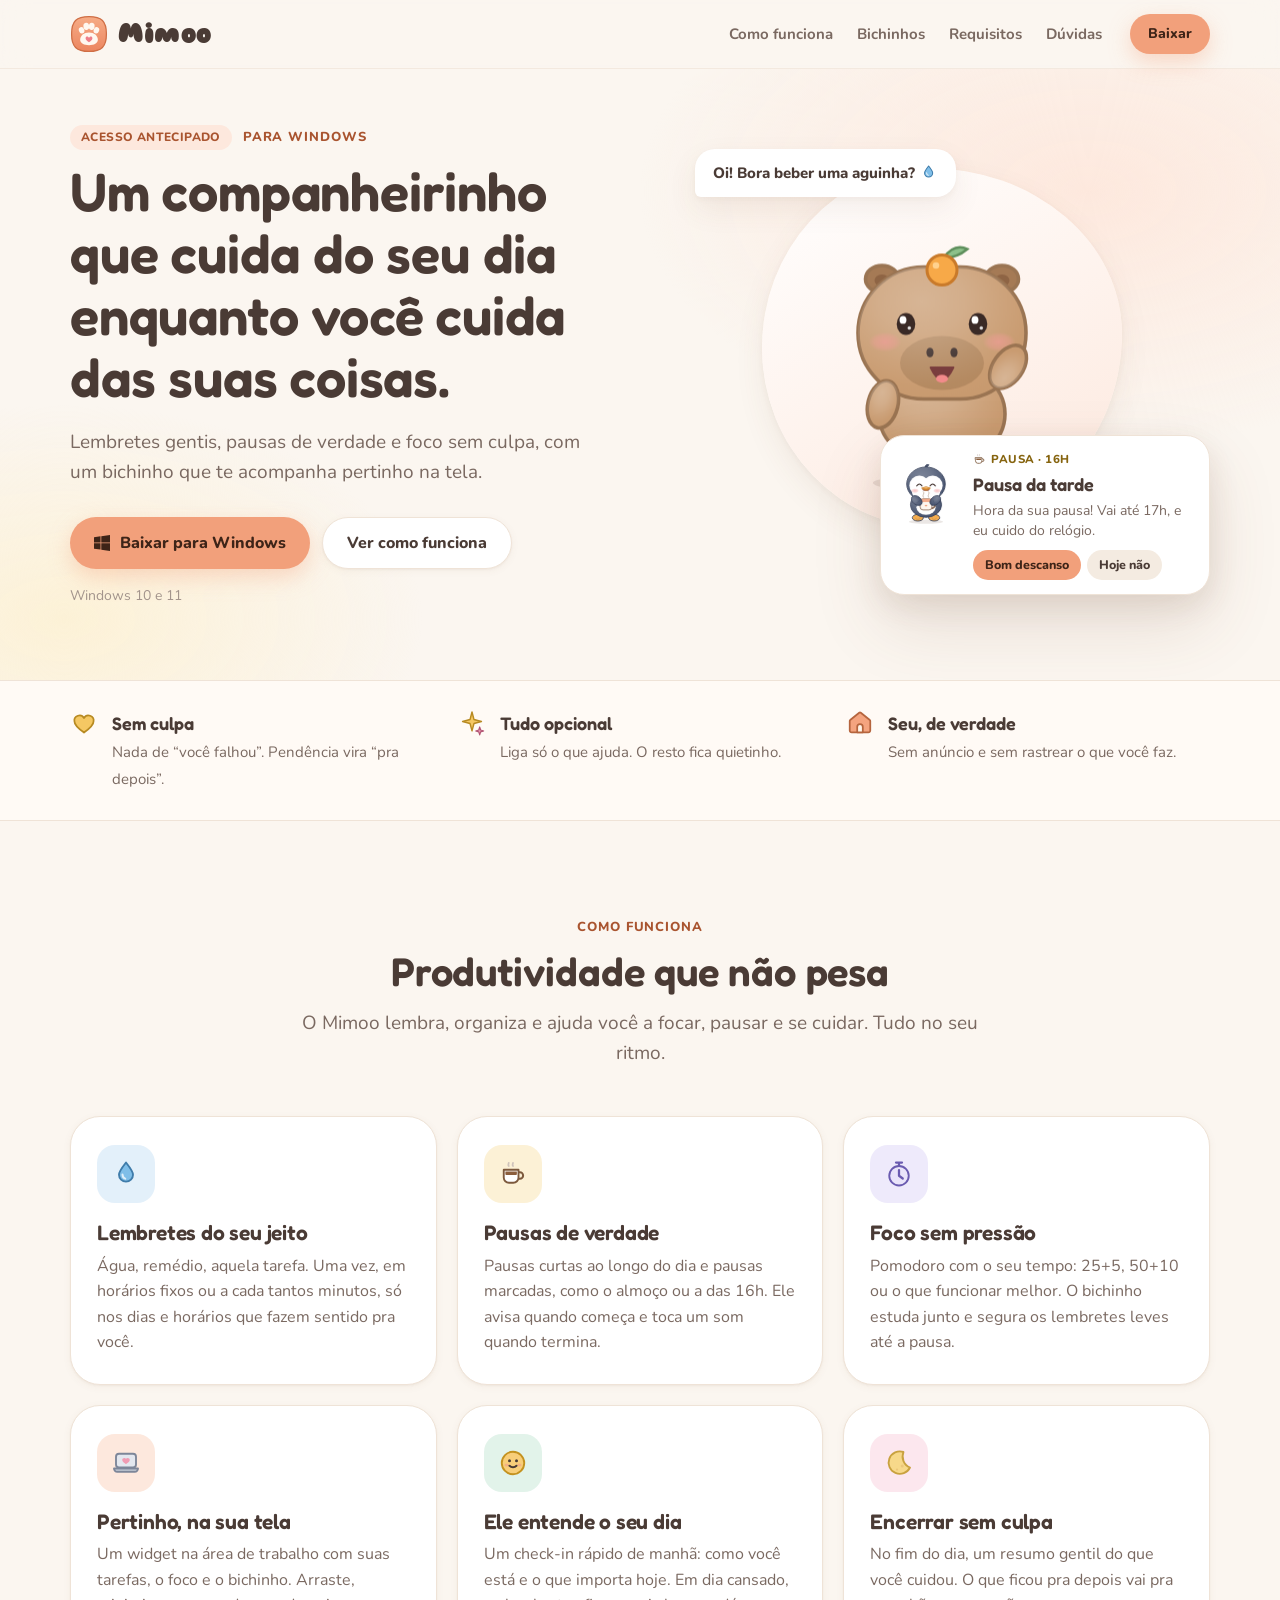
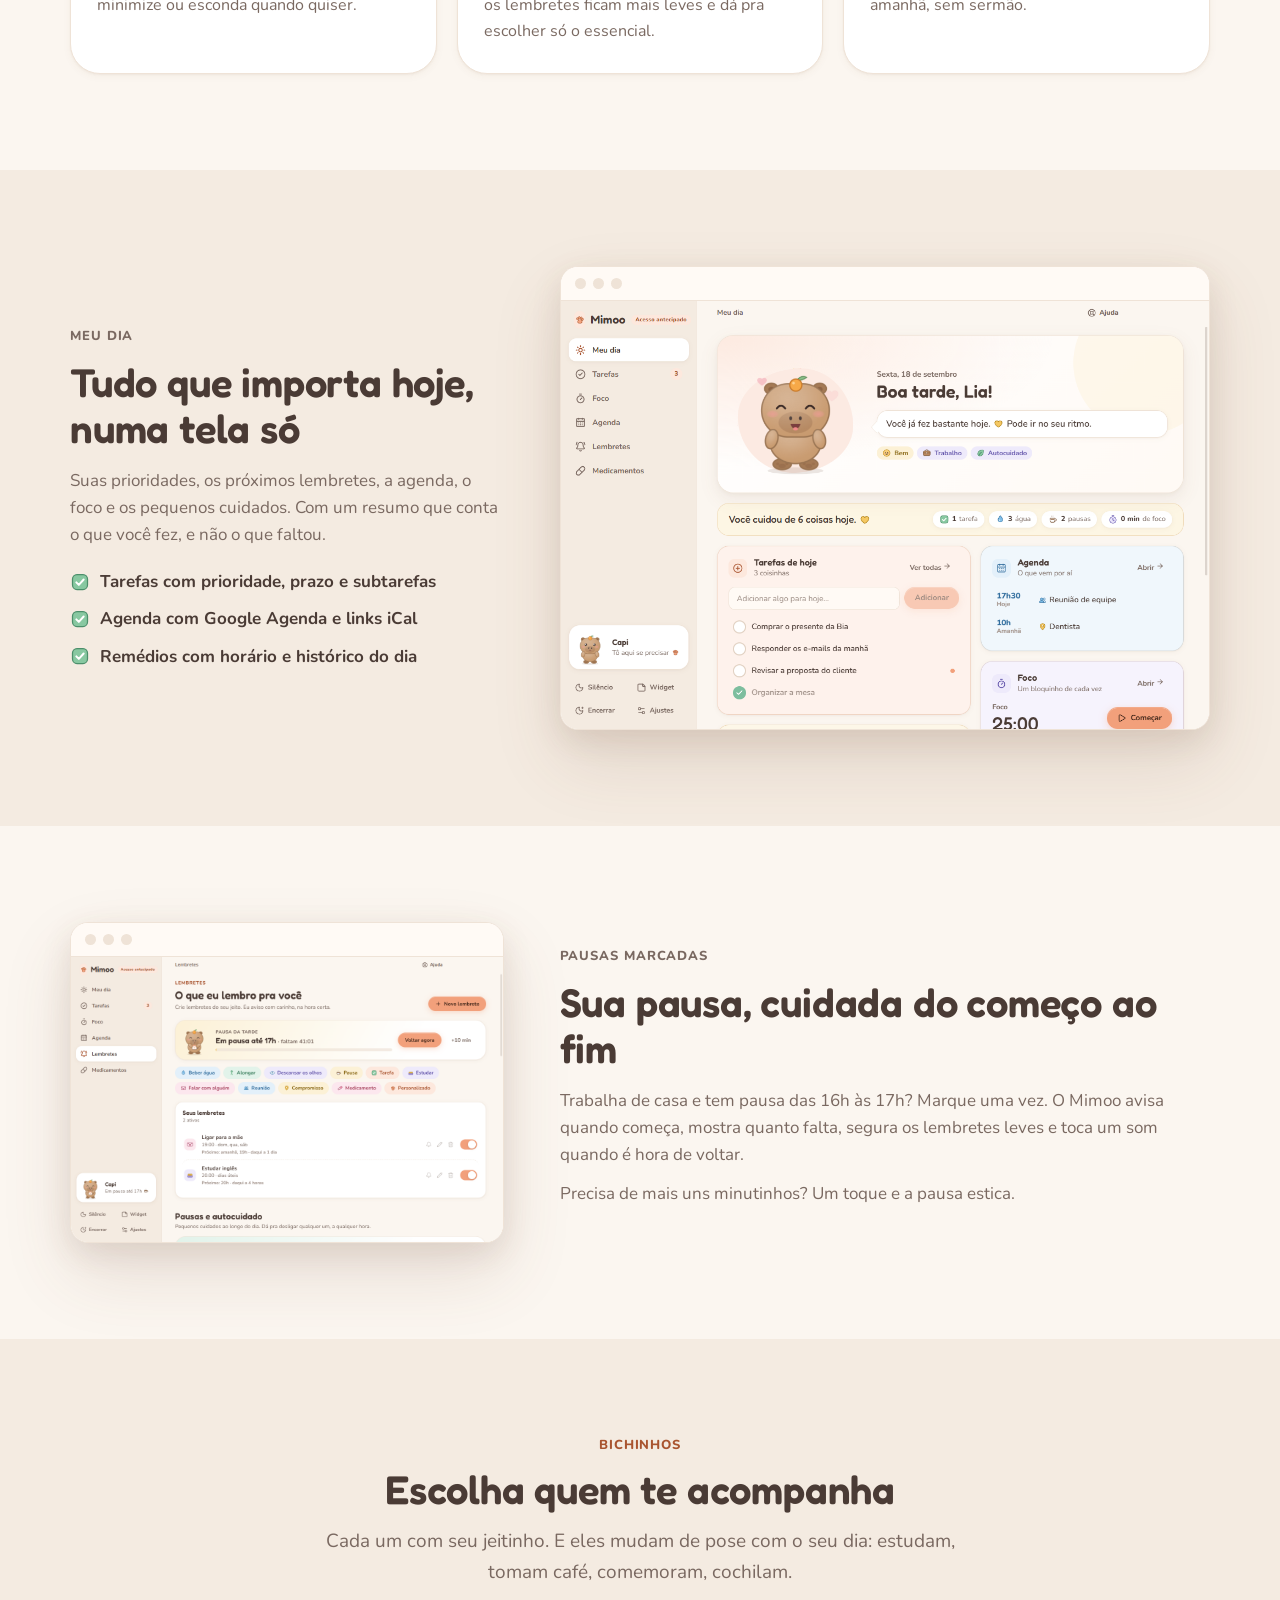
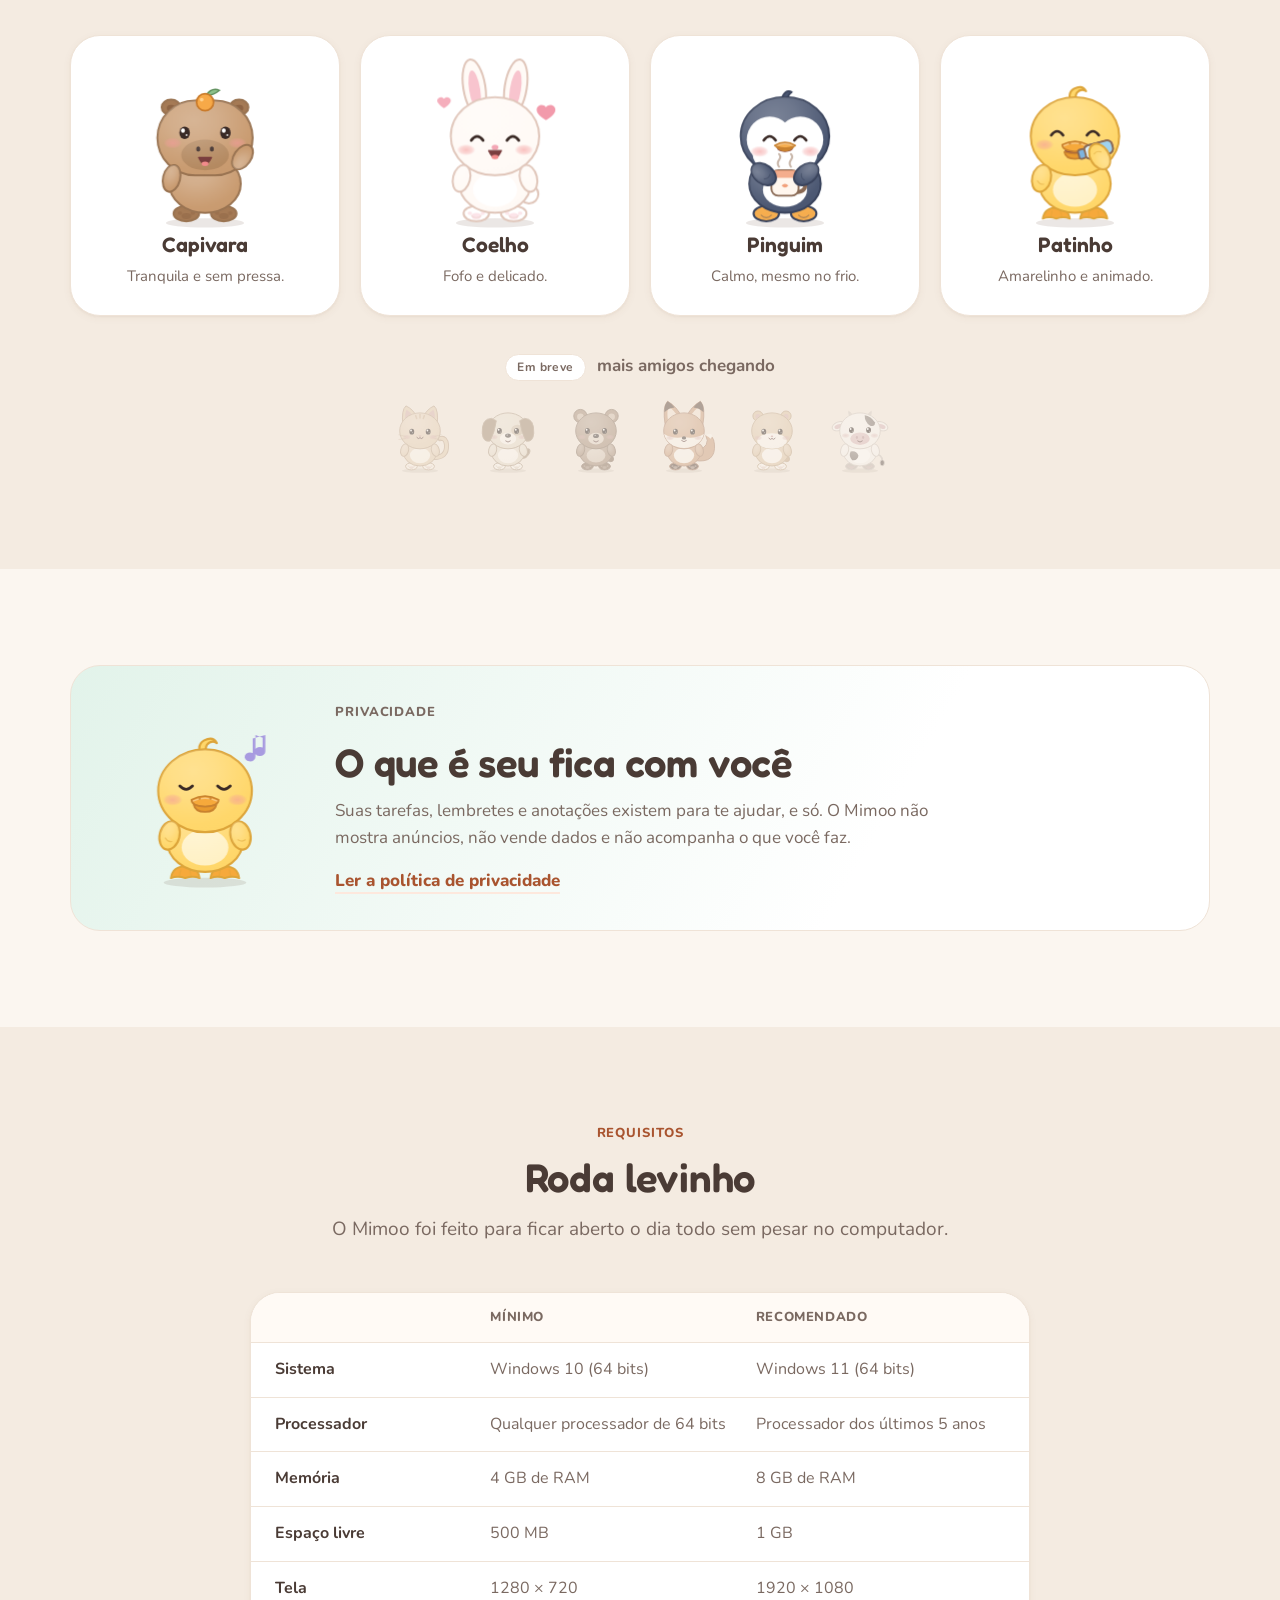
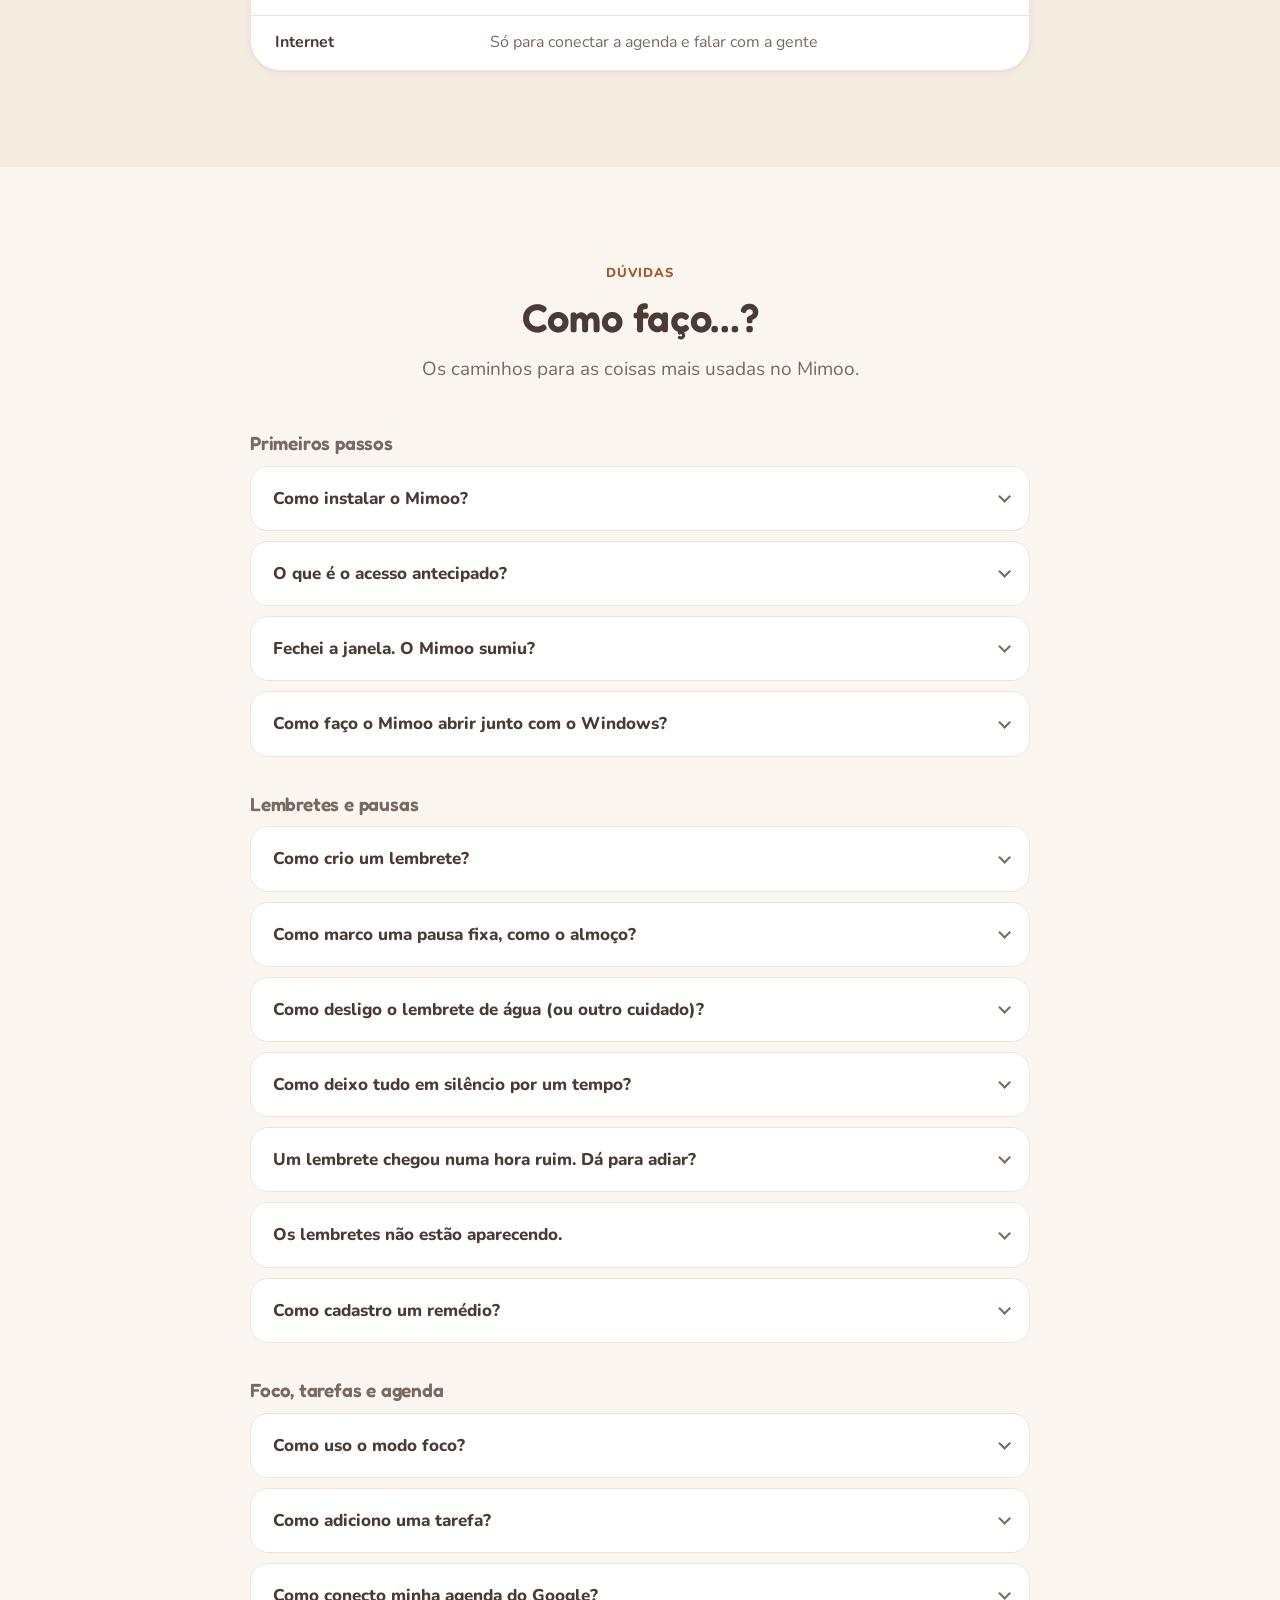
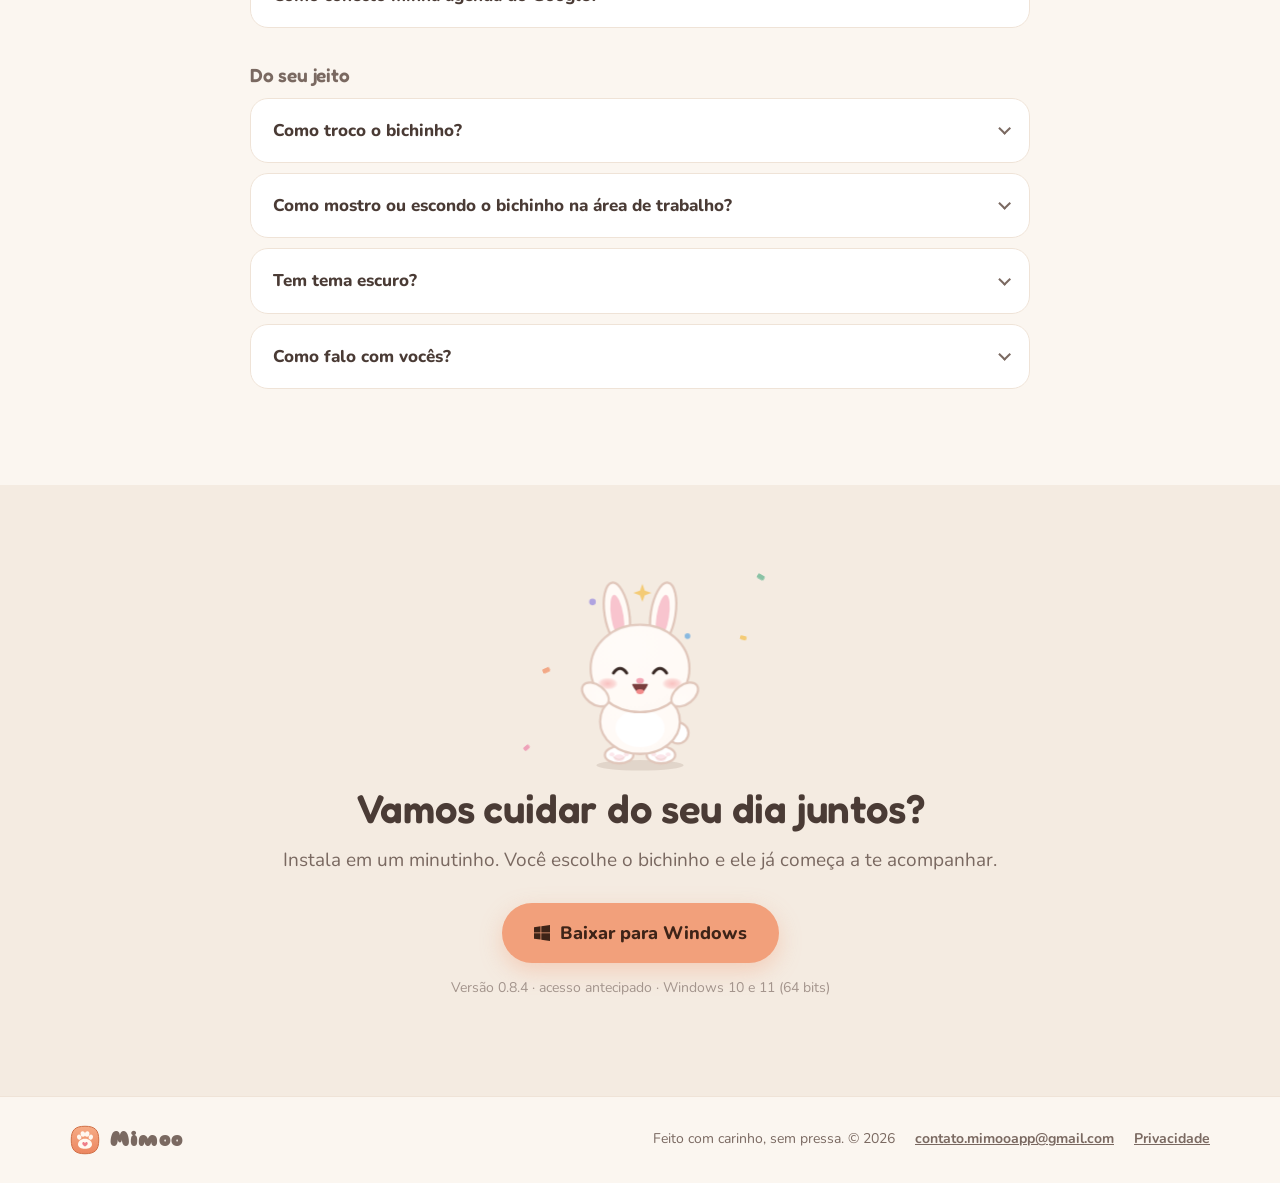
==== commit f772e81f: "Site na versão 0.8.4" ====
--- a/index.html
+++ b/index.html
@@ -42,7 +42,7 @@
     <path d="M51 66C51 61.5 55.5 59.5 58.5 62.5L60.5 64.5L62.5 62.5C65.5 59.5 70 61.5 70 66C70 70.5 64.5 74.5 60.5 77C56.5 74.5 51 70.5 51 66Z" fill="#ef7f89"/>
   </g>
 </svg>
-</span><span class="mimoo-wordmark">Mimoo</span></a><nav class="nav__links" aria-label="Seções"><a href="#como-funciona">Como funciona</a><a href="#bichinhos">Bichinhos</a><a href="#requisitos">Requisitos</a><a href="#duvidas">Dúvidas</a></nav><a class="btn btn--primary btn--small" href="https://github.com/mimoo-app/mimoo-site/releases/download/v0.8.3/Mimoo-Setup-0.8.3.exe">Baixar</a></div></header><main><section class="hero"><div class="wrap hero__grid"><div class="hero__copy"><p class="eyebrow"><span class="pill">Acesso antecipado</span> para Windows</p><h1>Um companheirinho que cuida do seu dia enquanto você cuida das suas coisas.</h1><p class="lead">Lembretes gentis, pausas de verdade e foco sem culpa, com um bichinho que te acompanha pertinho na tela.</p><div class="hero__cta"><a class="btn btn--primary" href="https://github.com/mimoo-app/mimoo-site/releases/download/v0.8.3/Mimoo-Setup-0.8.3.exe"><svg viewBox="0 0 16 16" width="16" height="16" aria-hidden="true"><path fill="currentColor" d="M0 2.2 6.5 1.3v6.2H0zm7.3-1 8.7-1.2v7.5H7.3zM0 8.3h6.5v6.3L0 13.7zm7.3 0H16V16l-8.7-1.2z"></path></svg>Baixar para Windows</a><a class="btn btn--ghost" href="#como-funciona">Ver como funciona</a></div><p class="fine">Windows 10 e 11</p></div><div class="hero__scene" aria-hidden="true"><div class="scene__blob"></div><div class="scene__bubble"><span>Oi! Bora beber uma aguinha? <svg class="mimoo-icon icon-inline" width="1.15em" height="1.15em" viewBox="0 0 24 24" fill="none" aria-hidden="true"><path d="M12 2.8c3.4 4.3 5.6 7 5.6 9.7a5.6 5.6 0 1 1-11.2 0c0-2.7 2.2-5.4 5.6-9.7z" fill="#7FBEE8" stroke="#3F7CAA" stroke-width="1.5" stroke-linejoin="round" stroke-linecap="round"></path><path d="M9.2 12.4c0 1.6.9 2.8 2.2 3.3" fill="none" stroke="#FFFFFF" stroke-width="1.6" stroke-linejoin="round" stroke-linecap="round" opacity="0.75"></path></svg></span></div><svg class="mascot  scene__mascot" data-motion="breathe" data-arms="wave" data-mouth="open" data-species="capybara" viewBox="0 0 200 200" width="300" height="300" role="img" aria-label="Capivara acenando"><defs><radialGradient id="shade-_R_s6_" cx="38%" cy="26%" r="115%"><stop offset="0%" stop-color="#fff" stop-opacity="0.26"></stop><stop offset="22%" stop-color="#fff" stop-opacity="0.19"></stop><stop offset="42%" stop-color="#fff" stop-opacity="0.08"></stop><stop offset="56%" stop-color="#fff" stop-opacity="0.01"></stop><stop offset="64%" stop-color="#9A7452" stop-opacity="0.01"></stop><stop offset="80%" stop-color="#9A7452" stop-opacity="0.09"></stop><stop offset="100%" stop-color="#9A7452" stop-opacity="0.2"></stop></radialGradient><radialGradient id="blush-_R_s6_"><stop offset="0%" stop-color="#F59C9C" stop-opacity="0.6"></stop><stop offset="65%" stop-color="#F59C9C" stop-opacity="0.34"></stop><stop offset="100%" stop-color="#F59C9C" stop-opacity="0"></stop></radialGradient></defs><ellipse class="m-shadow" cx="100" cy="194" rx="46" ry="5.5" fill="#5A3E2B" opacity="0.12"></ellipse><g class="m-figure"><g class="m-body"><g class="m-foot m-foot--l"><ellipse cx="78" cy="183" rx="15" ry="9" fill="#A57A55" stroke="#9A7452" stroke-width="2.4" stroke-linejoin="round"></ellipse><ellipse cx="78" cy="186" rx="5.6" ry="3.6" fill="#8E6444" opacity="0.45"></ellipse><ellipse cx="70.4" cy="182.5" rx="2.6" ry="2.1" fill="#8E6444" opacity="0.4"></ellipse><ellipse cx="85.6" cy="182.5" rx="2.6" ry="2.1" fill="#8E6444" opacity="0.4"></ellipse><path d="M72 185 q2.7 2.8 6 2.8 q3.3 0 6 -2.8" fill="none" stroke="#9A7452" stroke-width="1.3" stroke-linecap="round" opacity="0.4"></path></g><g class="m-foot m-foot--r"><ellipse cx="122" cy="183" rx="15" ry="9" fill="#A57A55" stroke="#9A7452" stroke-width="2.4" stroke-linejoin="round"></ellipse><ellipse cx="122" cy="186" rx="5.6" ry="3.6" fill="#8E6444" opacity="0.45"></ellipse><ellipse cx="114.4" cy="182.5" rx="2.6" ry="2.1" fill="#8E6444" opacity="0.4"></ellipse><ellipse cx="129.6" cy="182.5" rx="2.6" ry="2.1" fill="#8E6444" opacity="0.4"></ellipse><path d="M116 185 q2.7 2.8 6 2.8 q3.3 0 6 -2.8" fill="none" stroke="#9A7452" stroke-width="1.3" stroke-linecap="round" opacity="0.4"></path></g><ellipse cx="100" cy="148" rx="42" ry="34" fill="#C99B70" stroke="#9A7452" stroke-width="2.4" stroke-linejoin="round"></ellipse><ellipse cx="100" cy="148" rx="42" ry="34" fill="url(#shade-_R_s6_)"></ellipse><g class="m-head"><ellipse cx="60" cy="58" rx="11" ry="9" fill="#A57A55" stroke="#9A7452" stroke-width="2.4" stroke-linejoin="round"></ellipse><ellipse cx="60" cy="59" rx="5" ry="4" fill="#8E6444"></ellipse><g transform="matrix(-1 0 0 1 200 0)"><ellipse cx="60" cy="58" rx="11" ry="9" fill="#A57A55" stroke="#9A7452" stroke-width="2.4" stroke-linejoin="round"></ellipse><ellipse cx="60" cy="59" rx="5" ry="4" fill="#8E6444"></ellipse></g><rect x="44" y="50" width="112" height="88" rx="44" fill="#C99B70" stroke="#9A7452" stroke-width="2.4" stroke-linejoin="round"></rect><ellipse cx="100" cy="114" rx="28" ry="18" fill="#A57A55" opacity="0.55"></ellipse><ellipse cx="92" cy="107" rx="2.4" ry="3.2" fill="#3A2A26"></ellipse><ellipse cx="108" cy="107" rx="2.4" ry="3.2" fill="#3A2A26"></ellipse><rect x="44" y="50" width="112" height="88" rx="44" fill="url(#shade-_R_s6_)"></rect><g class="m-yuzu"><path d="M101 44 Q108 34 117 38 Q110 44 101 44 Z" fill="#8CC08A" stroke="#5E8F5C" stroke-width="1.6"></path><circle cx="100" cy="52" r="10" fill="#F7A948" stroke="#C97A2A" stroke-width="2"></circle><circle cx="96" cy="49" r="2.2" fill="#FFD28F"></circle></g><g class="m-blush" fill="url(#blush-_R_s6_)"><ellipse cx="62" cy="100" rx="11" ry="6.6"></ellipse><ellipse cx="138" cy="100" rx="11" ry="6.6"></ellipse></g><g class="m-eyes m-eyes--open"><g transform="translate(76 88)"><ellipse rx="6.2" ry="7.3" fill="#3A2A26"></ellipse><ellipse cx="-2" cy="-2.7" rx="2.3" ry="2.6" fill="#fff"></ellipse><circle cx="2.2" cy="2.7" r="1.15" fill="#fff" opacity="0.85"></circle></g><g transform="translate(124 88)"><ellipse rx="6.2" ry="7.3" fill="#3A2A26"></ellipse><ellipse cx="-2" cy="-2.7" rx="2.3" ry="2.6" fill="#fff"></ellipse><circle cx="2.2" cy="2.7" r="1.15" fill="#fff" opacity="0.85"></circle></g></g><g transform="translate(0 8)"><path d="M92.5 109 Q100 125 107.5 109 Z" fill="#7A3E3E" stroke="#7A3E3E" stroke-width="1.5" stroke-linejoin="round"></path><ellipse cx="100" cy="116.5" rx="4" ry="2.6" fill="#F28B8B"></ellipse></g></g></g><g class="m-arms" style="--arm-l:14deg;--arm-r:-145deg"><g class="m-arm m-arm--l"><ellipse cx="64" cy="142" rx="10" ry="16" fill="#C99B70" stroke="#9A7452" stroke-width="2.4" stroke-linejoin="round"></ellipse><ellipse cx="64" cy="142" rx="10" ry="16" fill="url(#shade-_R_s6_)"></ellipse></g><g class="m-arm m-arm--r"><ellipse cx="136" cy="142" rx="10" ry="16" fill="#C99B70" stroke="#9A7452" stroke-width="2.4" stroke-linejoin="round"></ellipse><ellipse cx="136" cy="142" rx="10" ry="16" fill="url(#shade-_R_s6_)"></ellipse></g></g></g></svg><div class="toast-mock"><svg class="mascot  " data-motion="breathe" data-arms="hold" data-mouth="smile" data-species="penguin" viewBox="0 0 200 200" width="74" height="74" role="img" aria-label="Pinguim tomando café"><defs><radialGradient id="shade-_R_346_" cx="38%" cy="26%" r="115%"><stop offset="0%" stop-color="#fff" stop-opacity="0.26"></stop><stop offset="22%" stop-color="#fff" stop-opacity="0.19"></stop><stop offset="42%" stop-color="#fff" stop-opacity="0.08"></stop><stop offset="56%" stop-color="#fff" stop-opacity="0.01"></stop><stop offset="64%" stop-color="#39435C" stop-opacity="0.01"></stop><stop offset="80%" stop-color="#39435C" stop-opacity="0.09"></stop><stop offset="100%" stop-color="#39435C" stop-opacity="0.2"></stop></radialGradient><radialGradient id="blush-_R_346_"><stop offset="0%" stop-color="#F59C9C" stop-opacity="0.6"></stop><stop offset="65%" stop-color="#F59C9C" stop-opacity="0.34"></stop><stop offset="100%" stop-color="#F59C9C" stop-opacity="0"></stop></radialGradient></defs><ellipse class="m-shadow" cx="100" cy="194" rx="46" ry="5.5" fill="#5A3E2B" opacity="0.12"></ellipse><g class="m-figure"><g class="m-body"><g class="m-foot m-foot--l"><ellipse cx="78" cy="183" rx="15" ry="9" fill="#F6AE4F" stroke="#39435C" stroke-width="2.4" stroke-linejoin="round"></ellipse><ellipse cx="78" cy="186" rx="5.6" ry="3.6" fill="#F6AE4F" opacity="0.45"></ellipse><ellipse cx="70.4" cy="182.5" rx="2.6" ry="2.1" fill="#F6AE4F" opacity="0.4"></ellipse><ellipse cx="85.6" cy="182.5" rx="2.6" ry="2.1" fill="#F6AE4F" opacity="0.4"></ellipse><path d="M72 185 q2.7 2.8 6 2.8 q3.3 0 6 -2.8" fill="none" stroke="#39435C" stroke-width="1.3" stroke-linecap="round" opacity="0.4"></path></g><g class="m-foot m-foot--r"><ellipse cx="122" cy="183" rx="15" ry="9" fill="#F6AE4F" stroke="#39435C" stroke-width="2.4" stroke-linejoin="round"></ellipse><ellipse cx="122" cy="186" rx="5.6" ry="3.6" fill="#F6AE4F" opacity="0.45"></ellipse><ellipse cx="114.4" cy="182.5" rx="2.6" ry="2.1" fill="#F6AE4F" opacity="0.4"></ellipse><ellipse cx="129.6" cy="182.5" rx="2.6" ry="2.1" fill="#F6AE4F" opacity="0.4"></ellipse><path d="M116 185 q2.7 2.8 6 2.8 q3.3 0 6 -2.8" fill="none" stroke="#39435C" stroke-width="1.3" stroke-linecap="round" opacity="0.4"></path></g><ellipse cx="100" cy="148" rx="42" ry="34" fill="#4B5772" stroke="#39435C" stroke-width="2.4" stroke-linejoin="round"></ellipse><ellipse cx="100" cy="155" rx="26" ry="20" fill="#FFFFFF"></ellipse><ellipse cx="100" cy="148" rx="42" ry="34" fill="url(#shade-_R_346_)"></ellipse><g class="m-head"><path d="M96 48 Q100 36 108 40 Q102 44 104 50 Z" fill="#4B5772" stroke="#39435C" stroke-width="2" stroke-linejoin="round"></path><ellipse cx="100" cy="92" rx="52" ry="46" fill="#4B5772" stroke="#39435C" stroke-width="2.4" stroke-linejoin="round"></ellipse><circle cx="82" cy="96" r="27" fill="#FFFFFF"></circle><circle cx="118" cy="96" r="27" fill="#FFFFFF"></circle><ellipse cx="100" cy="114" rx="38" ry="22" fill="#FFFFFF"></ellipse><ellipse cx="100" cy="92" rx="52" ry="46" fill="url(#shade-_R_346_)"></ellipse><g class="m-beak" style="--beak-open:0px"><ellipse cx="100" cy="106" rx="9.5" ry="4.5" fill="#8A4A48"></ellipse><path d="M88 103 Q100 95.5 112 103 Q100 109.5 88 103 Z" fill="#F6AE4F" stroke="#C9822F" stroke-width="2" stroke-linejoin="round"></path><path d="M90 103.6 Q100 98 110 103.6" fill="none" stroke="#fff" stroke-width="1.6" stroke-linecap="round" opacity="0.35"></path><path class="m-beak-lower" d="M90 104.5 Q100 109 110 104.5 Q100 113.5 90 104.5 Z" fill="#E08F2F" stroke="#C9822F" stroke-width="2" stroke-linejoin="round"></path></g><g class="m-blush" fill="url(#blush-_R_346_)"><ellipse cx="70" cy="110" rx="11" ry="6.6"></ellipse><ellipse cx="130" cy="110" rx="11" ry="6.6"></ellipse></g><g class="m-eyes m-eyes--happy"><path transform="translate(82 94)" d="M-7 2.8 Q0 -6.6 7 2.8" fill="none" stroke="#3A2A26" stroke-width="3.2" stroke-linecap="round"></path><path transform="translate(118 94)" d="M-7 2.8 Q0 -6.6 7 2.8" fill="none" stroke="#3A2A26" stroke-width="3.2" stroke-linecap="round"></path></g></g></g><g class="m-prop"><path d="M112 140 q12 0 12 9 q0 9 -12 9" fill="none" stroke="#8A6A55" stroke-width="4.5"></path><rect x="84" y="132" width="32" height="30" rx="8" fill="#FFF6EE" stroke="#8A6A55" stroke-width="2.2" stroke-linejoin="round"></rect><rect x="84" y="132" width="32" height="9" rx="4" fill="#F2A07B" opacity="0.85"></rect><path d="M96 150 q4 -4 8 0 q-4 5 -8 0 z" fill="#F2A07B"></path><g class="m-steam" fill="none" stroke="#C9B7AA" stroke-width="2.4" stroke-linecap="round"><path d="M93 128 q-3 -4 0 -8 q3 -4 0 -7"></path><path d="M107 128 q-3 -4 0 -8 q3 -4 0 -7"></path></g></g><g class="m-arms" style="--arm-l:-52deg;--arm-r:52deg"><g class="m-arm m-arm--l"><ellipse cx="64" cy="142" rx="11" ry="16" fill="#4B5772" stroke="#39435C" stroke-width="2.4" stroke-linejoin="round"></ellipse><ellipse cx="64" cy="142" rx="11" ry="16" fill="url(#shade-_R_346_)"></ellipse><path d="M60 146 q4 4 8 2" fill="none" stroke="#39435C" stroke-width="1.3" stroke-linecap="round" opacity="0.5"></path></g><g class="m-arm m-arm--r"><ellipse cx="136" cy="142" rx="11" ry="16" fill="#4B5772" stroke="#39435C" stroke-width="2.4" stroke-linejoin="round"></ellipse><ellipse cx="136" cy="142" rx="11" ry="16" fill="url(#shade-_R_346_)"></ellipse><path d="M132 146 q4 4 8 2" fill="none" stroke="#39435C" stroke-width="1.3" stroke-linecap="round" opacity="0.5"></path></g></g></g></svg><div class="toast-mock__body"><p class="toast-mock__kind"><svg class="mimoo-icon" width="13" height="13" viewBox="0 0 24 24" fill="none" aria-hidden="true"><path d="M16.2 10.6h1.3a2.6 2.6 0 0 1 0 5.2h-1.3" fill="none" stroke="#7C593D" stroke-width="1.6" stroke-linejoin="round" stroke-linecap="round"></path><path d="M4.6 8.6h11.8v6.2a4.2 4.2 0 0 1-4.2 4.2H8.8a4.2 4.2 0 0 1-4.2-4.2z" fill="#FFFFFF" stroke="#7C593D" stroke-width="1.5" stroke-linejoin="round" stroke-linecap="round"></path><path d="M5.9 10h9.2v1.9c0 .5-.4.9-.9.9H6.8c-.5 0-.9-.4-.9-.9z" fill="#8B5E3C"></path><path d="M8.6 5.6c-.8-.9 0-1.7 0-2.6M12 5.6c-.8-.9 0-1.7 0-2.6" fill="none" stroke="#CFC3BB" stroke-width="1.4" stroke-linejoin="round" stroke-linecap="round"></path></svg> Pausa · 16h</p><p class="toast-mock__title">Pausa da tarde</p><p class="toast-mock__text">Hora da sua pausa! Vai até 17h, e eu cuido do relógio.</p><div class="toast-mock__actions"><span class="mini-btn mini-btn--primary">Bom descanso</span><span class="mini-btn">Hoje não</span></div></div></div></div></div></section><section class="principles"><div class="wrap principles__row"><div><svg class="mimoo-icon" width="28" height="28" viewBox="0 0 24 24" fill="none" aria-hidden="true"><path d="M12 20.2c-5-3.4-8.2-6-8.2-9.6A4.4 4.4 0 0 1 12 7.8a4.4 4.4 0 0 1 8.2 2.8c0 3.6-3.2 6.2-8.2 9.6z" fill="#F5C863" stroke="#B78A22" stroke-width="1.5" stroke-linejoin="round" stroke-linecap="round"></path></svg><div><strong>Sem culpa</strong><span>Nada de “você falhou”. Pendência vira “pra depois”.</span></div></div><div><svg class="mimoo-icon" width="28" height="28" viewBox="0 0 24 24" fill="none" aria-hidden="true"><path d="M12 2.6 13.7 9l6.4 1.7-6.4 1.7-1.7 6.4-1.7-6.4L3.9 10.7 10.3 9z" fill="#F5C863" stroke="#B78A22" stroke-width="1.2" stroke-linejoin="round" stroke-linecap="round"></path><path d="m18.6 15.4.8 2.6 2.6.8-2.6.8-.8 2.6-.8-2.6-2.6-.8 2.6-.8z" fill="#F09BB3" stroke="#B15473" stroke-width="1" stroke-linejoin="round" stroke-linecap="round"></path></svg><div><strong>Tudo opcional</strong><span>Liga só o que ajuda. O resto fica quietinho.</span></div></div><div><svg class="mimoo-icon" width="28" height="28" viewBox="0 0 24 24" fill="none" aria-hidden="true"><path d="M11.3 3.2 3.6 9.4a1 1 0 0 0-.4.8v8.2a1.6 1.6 0 0 0 1.6 1.6h14.4a1.6 1.6 0 0 0 1.6-1.6v-8.2a1 1 0 0 0-.4-.8l-7.7-6.2a1.1 1.1 0 0 0-1.4 0z" fill="#F4A47F" stroke="#B5653E" stroke-width="1.5" stroke-linejoin="round" stroke-linecap="round"></path><path d="M9.6 20v-4.6a2.4 2.4 0 0 1 4.8 0V20z" fill="#FFF6EA" stroke="#B5653E" stroke-width="1.5" stroke-linejoin="round" stroke-linecap="round"></path></svg><div><strong>Seu, de verdade</strong><span>Sem anúncio e sem rastrear o que você faz.</span></div></div></div></section><section class="section" id="como-funciona"><div class="wrap"><header class="section__head"><p class="eyebrow">Como funciona</p><h2>Produtividade que não pesa</h2><p class="lead">O Mimoo lembra, organiza e ajuda você a focar, pausar e se cuidar. Tudo no seu ritmo.</p></header><div class="features"><article class="feature tint-sky"><span class="feature__icon"><svg class="mimoo-icon" width="30" height="30" viewBox="0 0 24 24" fill="none" aria-hidden="true"><path d="M12 2.8c3.4 4.3 5.6 7 5.6 9.7a5.6 5.6 0 1 1-11.2 0c0-2.7 2.2-5.4 5.6-9.7z" fill="#7FBEE8" stroke="#3F7CAA" stroke-width="1.5" stroke-linejoin="round" stroke-linecap="round"></path><path d="M9.2 12.4c0 1.6.9 2.8 2.2 3.3" fill="none" stroke="#FFFFFF" stroke-width="1.6" stroke-linejoin="round" stroke-linecap="round" opacity="0.75"></path></svg></span><h3>Lembretes do seu jeito</h3><p>Água, remédio, aquela tarefa. Uma vez, em horários fixos ou a cada tantos minutos, só nos dias e horários que fazem sentido pra você.</p></article><article class="feature tint-butter"><span class="feature__icon"><svg class="mimoo-icon" width="30" height="30" viewBox="0 0 24 24" fill="none" aria-hidden="true"><path d="M16.2 10.6h1.3a2.6 2.6 0 0 1 0 5.2h-1.3" fill="none" stroke="#7C593D" stroke-width="1.6" stroke-linejoin="round" stroke-linecap="round"></path><path d="M4.6 8.6h11.8v6.2a4.2 4.2 0 0 1-4.2 4.2H8.8a4.2 4.2 0 0 1-4.2-4.2z" fill="#FFFFFF" stroke="#7C593D" stroke-width="1.5" stroke-linejoin="round" stroke-linecap="round"></path><path d="M5.9 10h9.2v1.9c0 .5-.4.9-.9.9H6.8c-.5 0-.9-.4-.9-.9z" fill="#8B5E3C"></path><path d="M8.6 5.6c-.8-.9 0-1.7 0-2.6M12 5.6c-.8-.9 0-1.7 0-2.6" fill="none" stroke="#CFC3BB" stroke-width="1.4" stroke-linejoin="round" stroke-linecap="round"></path></svg></span><h3>Pausas de verdade</h3><p>Pausas curtas ao longo do dia e pausas marcadas, como o almoço ou a das 16h. Ele avisa quando começa e toca um som quando termina.</p></article><article class="feature tint-lavender"><span class="feature__icon"><svg class="mimoo-icon" width="30" height="30" viewBox="0 0 24 24" fill="none" aria-hidden="true"><path d="M9.6 2.8h4.8M12 2.8v2.4" fill="none" stroke="#6A5BB0" stroke-width="1.8" stroke-linejoin="round" stroke-linecap="round"></path><circle cx="12" cy="13.4" r="7.8" fill="#E9E4FA" stroke="#6A5BB0" stroke-width="1.5" stroke-linejoin="round" stroke-linecap="round"></circle><path d="M12 8.8v4.6l3 2.2" fill="none" stroke="#6A5BB0" stroke-width="1.8" stroke-linejoin="round" stroke-linecap="round"></path></svg></span><h3>Foco sem pressão</h3><p>Pomodoro com o seu tempo: 25+5, 50+10 ou o que funcionar melhor. O bichinho estuda junto e segura os lembretes leves até a pausa.</p></article><article class="feature tint-peach"><span class="feature__icon"><svg class="mimoo-icon" width="30" height="30" viewBox="0 0 24 24" fill="none" aria-hidden="true"><rect x="4" y="4.6" width="16" height="11" rx="2.4" fill="#E3E7EF" stroke="#7D8699" stroke-width="1.5" stroke-linejoin="round" stroke-linecap="round"></rect><path d="M2.4 16.4h19.2a2.6 2.6 0 0 1-2.6 2.6H5a2.6 2.6 0 0 1-2.6-2.6z" fill="#C9CFDA" stroke="#7D8699" stroke-width="1.5" stroke-linejoin="round" stroke-linecap="round"></path><path d="M12 8.6c-1-1.2-3-.6-3 .9 0 1.6 3 3.2 3 3.2s3-1.6 3-3.2c0-1.5-2-2.1-3-.9z" fill="#F09BB3"></path></svg></span><h3>Pertinho, na sua tela</h3><p>Um widget na área de trabalho com suas tarefas, o foco e o bichinho. Arraste, minimize ou esconda quando quiser.</p></article><article class="feature tint-sage"><span class="feature__icon"><svg class="mimoo-icon" width="30" height="30" viewBox="0 0 24 24" fill="none" aria-hidden="true"><circle cx="12" cy="12" r="9" fill="#F8CE79" stroke="#C4921F" stroke-width="1.5" stroke-linejoin="round" stroke-linecap="round"></circle><circle cx="9.2" cy="10.2" r="1.2" fill="#4A3B35"></circle><circle cx="14.8" cy="10.2" r="1.2" fill="#4A3B35"></circle><ellipse cx="6.9" cy="13.6" rx="1.7" ry="1.1" fill="#F0918E" opacity="0.5"></ellipse><ellipse cx="17.1" cy="13.6" rx="1.7" ry="1.1" fill="#F0918E" opacity="0.5"></ellipse><path d="M9.2 14.2c1.6 1.6 4 1.6 5.6 0" fill="none" stroke="#4A3B35" stroke-width="1.6" stroke-linejoin="round" stroke-linecap="round"></path></svg></span><h3>Ele entende o seu dia</h3><p>Um check-in rápido de manhã: como você está e o que importa hoje. Em dia cansado, os lembretes ficam mais leves e dá pra escolher só o essencial.</p></article><article class="feature tint-rose"><span class="feature__icon"><svg class="mimoo-icon" width="30" height="30" viewBox="0 0 24 24" fill="none" aria-hidden="true"><path d="M15.6 3.2a9 9 0 1 0 5.2 12.4A9.4 9.4 0 0 1 15.6 3.2z" fill="#F7D98A" stroke="#C9A23F" stroke-width="1.5" stroke-linejoin="round" stroke-linecap="round"></path><circle cx="14.6" cy="14.4" r="1.2" fill="#E9C376" opacity="0.8"></circle><circle cx="10.4" cy="17.2" r="0.9" fill="#E9C376" opacity="0.8"></circle></svg></span><h3>Encerrar sem culpa</h3><p>No fim do dia, um resumo gentil do que você cuidou. O que ficou pra depois vai pra amanhã, sem sermão.</p></article></div></div></section><section class="section section--tinted"><div class="wrap showcase"><div class="showcase__copy"><p class="eyebrow">Meu dia</p><h2>Tudo que importa hoje, numa tela só</h2><p>Suas prioridades, os próximos lembretes, a agenda, o foco e os pequenos cuidados. Com um resumo que conta o que você fez, e não o que faltou.</p><ul class="checks"><li><svg class="mimoo-icon" width="20" height="20" viewBox="0 0 24 24" fill="none" aria-hidden="true"><rect x="3" y="3" width="18" height="18" rx="5.4" fill="#88C8A1" stroke="#4C8F6B" stroke-width="1.5" stroke-linejoin="round" stroke-linecap="round"></rect><path d="m7.6 12.4 3 3 5.8-6.4" fill="none" stroke="#FFFFFF" stroke-width="2.4" stroke-linejoin="round" stroke-linecap="round"></path></svg> Tarefas com prioridade, prazo e subtarefas</li><li><svg class="mimoo-icon" width="20" height="20" viewBox="0 0 24 24" fill="none" aria-hidden="true"><rect x="3" y="3" width="18" height="18" rx="5.4" fill="#88C8A1" stroke="#4C8F6B" stroke-width="1.5" stroke-linejoin="round" stroke-linecap="round"></rect><path d="m7.6 12.4 3 3 5.8-6.4" fill="none" stroke="#FFFFFF" stroke-width="2.4" stroke-linejoin="round" stroke-linecap="round"></path></svg> Agenda com Google Agenda e links iCal</li><li><svg class="mimoo-icon" width="20" height="20" viewBox="0 0 24 24" fill="none" aria-hidden="true"><rect x="3" y="3" width="18" height="18" rx="5.4" fill="#88C8A1" stroke="#4C8F6B" stroke-width="1.5" stroke-linejoin="round" stroke-linecap="round"></rect><path d="m7.6 12.4 3 3 5.8-6.4" fill="none" stroke="#FFFFFF" stroke-width="2.4" stroke-linejoin="round" stroke-linecap="round"></path></svg> Remédios com horário e histórico do dia</li></ul></div><figure class="window-frame"><div class="window-frame__bar"><i></i><i></i><i></i></div><img src="img/meu-dia.png" alt="Tela Meu dia do Mimoo, com a capivara, tarefas, lembretes e agenda" width="1180" height="780" loading="lazy"/></figure></div></section><section class="section"><div class="wrap showcase showcase--flip"><div class="showcase__copy"><p class="eyebrow">Pausas marcadas</p><h2>Sua pausa, cuidada do começo ao fim</h2><p>Trabalha de casa e tem pausa das 16h às 17h? Marque uma vez. O Mimoo avisa quando começa, mostra quanto falta, segura os lembretes leves e toca um som quando é hora de voltar.</p><p>Precisa de mais uns minutinhos? Um toque e a pausa estica.</p></div><figure class="window-frame"><div class="window-frame__bar"><i></i><i></i><i></i></div><img src="img/pausas.png" alt="Tela de Lembretes do Mimoo com uma pausa em andamento e os lembretes do dia" width="1180" height="780" loading="lazy"/></figure></div></section><section class="section section--tinted" id="bichinhos"><div class="wrap"><header class="section__head"><p class="eyebrow">Bichinhos</p><h2>Escolha quem te acompanha</h2><p class="lead">Cada um com seu jeitinho. E eles mudam de pose com o seu dia: estudam, tomam café, comemoram, cochilam.</p></header><div class="friends"><figure class="friend"><svg class="mascot  " data-motion="breathe" data-arms="wave" data-mouth="open" data-species="capybara" viewBox="0 0 200 200" width="170" height="170" role="img" aria-label="Capivara acenando"><defs><radialGradient id="shade-_R_2cq_" cx="38%" cy="26%" r="115%"><stop offset="0%" stop-color="#fff" stop-opacity="0.26"></stop><stop offset="22%" stop-color="#fff" stop-opacity="0.19"></stop><stop offset="42%" stop-color="#fff" stop-opacity="0.08"></stop><stop offset="56%" stop-color="#fff" stop-opacity="0.01"></stop><stop offset="64%" stop-color="#9A7452" stop-opacity="0.01"></stop><stop offset="80%" stop-color="#9A7452" stop-opacity="0.09"></stop><stop offset="100%" stop-color="#9A7452" stop-opacity="0.2"></stop></radialGradient><radialGradient id="blush-_R_2cq_"><stop offset="0%" stop-color="#F59C9C" stop-opacity="0.6"></stop><stop offset="65%" stop-color="#F59C9C" stop-opacity="0.34"></stop><stop offset="100%" stop-color="#F59C9C" stop-opacity="0"></stop></radialGradient></defs><ellipse class="m-shadow" cx="100" cy="194" rx="46" ry="5.5" fill="#5A3E2B" opacity="0.12"></ellipse><g class="m-figure"><g class="m-body"><g class="m-foot m-foot--l"><ellipse cx="78" cy="183" rx="15" ry="9" fill="#A57A55" stroke="#9A7452" stroke-width="2.4" stroke-linejoin="round"></ellipse><ellipse cx="78" cy="186" rx="5.6" ry="3.6" fill="#8E6444" opacity="0.45"></ellipse><ellipse cx="70.4" cy="182.5" rx="2.6" ry="2.1" fill="#8E6444" opacity="0.4"></ellipse><ellipse cx="85.6" cy="182.5" rx="2.6" ry="2.1" fill="#8E6444" opacity="0.4"></ellipse><path d="M72 185 q2.7 2.8 6 2.8 q3.3 0 6 -2.8" fill="none" stroke="#9A7452" stroke-width="1.3" stroke-linecap="round" opacity="0.4"></path></g><g class="m-foot m-foot--r"><ellipse cx="122" cy="183" rx="15" ry="9" fill="#A57A55" stroke="#9A7452" stroke-width="2.4" stroke-linejoin="round"></ellipse><ellipse cx="122" cy="186" rx="5.6" ry="3.6" fill="#8E6444" opacity="0.45"></ellipse><ellipse cx="114.4" cy="182.5" rx="2.6" ry="2.1" fill="#8E6444" opacity="0.4"></ellipse><ellipse cx="129.6" cy="182.5" rx="2.6" ry="2.1" fill="#8E6444" opacity="0.4"></ellipse><path d="M116 185 q2.7 2.8 6 2.8 q3.3 0 6 -2.8" fill="none" stroke="#9A7452" stroke-width="1.3" stroke-linecap="round" opacity="0.4"></path></g><ellipse cx="100" cy="148" rx="42" ry="34" fill="#C99B70" stroke="#9A7452" stroke-width="2.4" stroke-linejoin="round"></ellipse><ellipse cx="100" cy="148" rx="42" ry="34" fill="url(#shade-_R_2cq_)"></ellipse><g class="m-head"><ellipse cx="60" cy="58" rx="11" ry="9" fill="#A57A55" stroke="#9A7452" stroke-width="2.4" stroke-linejoin="round"></ellipse><ellipse cx="60" cy="59" rx="5" ry="4" fill="#8E6444"></ellipse><g transform="matrix(-1 0 0 1 200 0)"><ellipse cx="60" cy="58" rx="11" ry="9" fill="#A57A55" stroke="#9A7452" stroke-width="2.4" stroke-linejoin="round"></ellipse><ellipse cx="60" cy="59" rx="5" ry="4" fill="#8E6444"></ellipse></g><rect x="44" y="50" width="112" height="88" rx="44" fill="#C99B70" stroke="#9A7452" stroke-width="2.4" stroke-linejoin="round"></rect><ellipse cx="100" cy="114" rx="28" ry="18" fill="#A57A55" opacity="0.55"></ellipse><ellipse cx="92" cy="107" rx="2.4" ry="3.2" fill="#3A2A26"></ellipse><ellipse cx="108" cy="107" rx="2.4" ry="3.2" fill="#3A2A26"></ellipse><rect x="44" y="50" width="112" height="88" rx="44" fill="url(#shade-_R_2cq_)"></rect><g class="m-yuzu"><path d="M101 44 Q108 34 117 38 Q110 44 101 44 Z" fill="#8CC08A" stroke="#5E8F5C" stroke-width="1.6"></path><circle cx="100" cy="52" r="10" fill="#F7A948" stroke="#C97A2A" stroke-width="2"></circle><circle cx="96" cy="49" r="2.2" fill="#FFD28F"></circle></g><g class="m-blush" fill="url(#blush-_R_2cq_)"><ellipse cx="62" cy="100" rx="11" ry="6.6"></ellipse><ellipse cx="138" cy="100" rx="11" ry="6.6"></ellipse></g><g class="m-eyes m-eyes--open"><g transform="translate(76 88)"><ellipse rx="6.2" ry="7.3" fill="#3A2A26"></ellipse><ellipse cx="-2" cy="-2.7" rx="2.3" ry="2.6" fill="#fff"></ellipse><circle cx="2.2" cy="2.7" r="1.15" fill="#fff" opacity="0.85"></circle></g><g transform="translate(124 88)"><ellipse rx="6.2" ry="7.3" fill="#3A2A26"></ellipse><ellipse cx="-2" cy="-2.7" rx="2.3" ry="2.6" fill="#fff"></ellipse><circle cx="2.2" cy="2.7" r="1.15" fill="#fff" opacity="0.85"></circle></g></g><g transform="translate(0 8)"><path d="M92.5 109 Q100 125 107.5 109 Z" fill="#7A3E3E" stroke="#7A3E3E" stroke-width="1.5" stroke-linejoin="round"></path><ellipse cx="100" cy="116.5" rx="4" ry="2.6" fill="#F28B8B"></ellipse></g></g></g><g class="m-arms" style="--arm-l:14deg;--arm-r:-145deg"><g class="m-arm m-arm--l"><ellipse cx="64" cy="142" rx="10" ry="16" fill="#C99B70" stroke="#9A7452" stroke-width="2.4" stroke-linejoin="round"></ellipse><ellipse cx="64" cy="142" rx="10" ry="16" fill="url(#shade-_R_2cq_)"></ellipse></g><g class="m-arm m-arm--r"><ellipse cx="136" cy="142" rx="10" ry="16" fill="#C99B70" stroke="#9A7452" stroke-width="2.4" stroke-linejoin="round"></ellipse><ellipse cx="136" cy="142" rx="10" ry="16" fill="url(#shade-_R_2cq_)"></ellipse></g></g></g></svg><figcaption><strong>Capivara</strong><span>Tranquila e sem pressa.</span></figcaption></figure><figure class="friend"><svg class="mascot  " data-motion="bounce" data-arms="rest" data-mouth="open" data-species="bunny" viewBox="0 0 200 200" width="170" height="170" role="img" aria-label="Coelho feliz"><defs><radialGradient id="shade-_R_2kq_" cx="38%" cy="26%" r="115%"><stop offset="0%" stop-color="#fff" stop-opacity="0.26"></stop><stop offset="22%" stop-color="#fff" stop-opacity="0.19"></stop><stop offset="42%" stop-color="#fff" stop-opacity="0.08"></stop><stop offset="56%" stop-color="#fff" stop-opacity="0.01"></stop><stop offset="64%" stop-color="#E0C6BA" stop-opacity="0.01"></stop><stop offset="80%" stop-color="#E0C6BA" stop-opacity="0.09"></stop><stop offset="100%" stop-color="#E0C6BA" stop-opacity="0.2"></stop></radialGradient><radialGradient id="blush-_R_2kq_"><stop offset="0%" stop-color="#F59C9C" stop-opacity="0.6"></stop><stop offset="65%" stop-color="#F59C9C" stop-opacity="0.34"></stop><stop offset="100%" stop-color="#F59C9C" stop-opacity="0"></stop></radialGradient></defs><ellipse class="m-shadow" cx="100" cy="194" rx="46" ry="5.5" fill="#5A3E2B" opacity="0.12"></ellipse><g class="m-figure"><g class="m-body"><circle cx="140" cy="160" r="11" fill="#fff" stroke="#E0C6BA" stroke-width="2.4" stroke-linejoin="round"></circle><g class="m-foot m-foot--l"><ellipse cx="78" cy="183" rx="15" ry="9" fill="#FFFFFF" stroke="#E0C6BA" stroke-width="2.4" stroke-linejoin="round"></ellipse><ellipse cx="78" cy="186" rx="5.6" ry="3.6" fill="#F8C4CE" opacity="0.45"></ellipse><ellipse cx="70.4" cy="182.5" rx="2.6" ry="2.1" fill="#F8C4CE" opacity="0.4"></ellipse><ellipse cx="85.6" cy="182.5" rx="2.6" ry="2.1" fill="#F8C4CE" opacity="0.4"></ellipse><path d="M72 185 q2.7 2.8 6 2.8 q3.3 0 6 -2.8" fill="none" stroke="#E0C6BA" stroke-width="1.3" stroke-linecap="round" opacity="0.4"></path></g><g class="m-foot m-foot--r"><ellipse cx="122" cy="183" rx="15" ry="9" fill="#FFFFFF" stroke="#E0C6BA" stroke-width="2.4" stroke-linejoin="round"></ellipse><ellipse cx="122" cy="186" rx="5.6" ry="3.6" fill="#F8C4CE" opacity="0.45"></ellipse><ellipse cx="114.4" cy="182.5" rx="2.6" ry="2.1" fill="#F8C4CE" opacity="0.4"></ellipse><ellipse cx="129.6" cy="182.5" rx="2.6" ry="2.1" fill="#F8C4CE" opacity="0.4"></ellipse><path d="M116 185 q2.7 2.8 6 2.8 q3.3 0 6 -2.8" fill="none" stroke="#E0C6BA" stroke-width="1.3" stroke-linecap="round" opacity="0.4"></path></g><ellipse cx="100" cy="148" rx="42" ry="34" fill="#FFFAF6" stroke="#E0C6BA" stroke-width="2.4" stroke-linejoin="round"></ellipse><ellipse cx="100" cy="155" rx="26" ry="20" fill="#FFFFFF"></ellipse><ellipse cx="100" cy="148" rx="42" ry="34" fill="url(#shade-_R_2kq_)"></ellipse><g class="m-head"><g transform="rotate(-9 80 62)"><ellipse cx="80" cy="34" rx="13" ry="33" fill="#FFFAF6" stroke="#E0C6BA" stroke-width="2.4" stroke-linejoin="round"></ellipse><ellipse cx="80" cy="37" rx="6.5" ry="23" fill="#F8C4CE"></ellipse></g><g transform="matrix(-1 0 0 1 200 0)"><g transform="rotate(-9 80 62)"><ellipse cx="80" cy="34" rx="13" ry="33" fill="#FFFAF6" stroke="#E0C6BA" stroke-width="2.4" stroke-linejoin="round"></ellipse><ellipse cx="80" cy="37" rx="6.5" ry="23" fill="#F8C4CE"></ellipse></g></g><ellipse cx="100" cy="92" rx="52" ry="46" fill="#FFFAF6" stroke="#E0C6BA" stroke-width="2.4" stroke-linejoin="round"></ellipse><ellipse cx="100" cy="105" rx="4" ry="3" fill="#F29AAB"></ellipse><ellipse cx="100" cy="92" rx="52" ry="46" fill="url(#shade-_R_2kq_)"></ellipse><g class="m-blush" fill="url(#blush-_R_2kq_)"><ellipse cx="66" cy="108" rx="11" ry="6.6"></ellipse><ellipse cx="134" cy="108" rx="11" ry="6.6"></ellipse></g><g class="m-eyes m-eyes--happy"><path transform="translate(79 94)" d="M-7 2.8 Q0 -6.6 7 2.8" fill="none" stroke="#3A2A26" stroke-width="3.2" stroke-linecap="round"></path><path transform="translate(121 94)" d="M-7 2.8 Q0 -6.6 7 2.8" fill="none" stroke="#3A2A26" stroke-width="3.2" stroke-linecap="round"></path></g><g transform="translate(0 0)"><path d="M92.5 109 Q100 125 107.5 109 Z" fill="#7A3E3E" stroke="#7A3E3E" stroke-width="1.5" stroke-linejoin="round"></path><ellipse cx="100" cy="116.5" rx="4" ry="2.6" fill="#F28B8B"></ellipse></g></g></g><g class="m-arms" style="--arm-l:14deg;--arm-r:-14deg"><g class="m-arm m-arm--l"><ellipse cx="64" cy="142" rx="10" ry="16" fill="#FFFAF6" stroke="#E0C6BA" stroke-width="2.4" stroke-linejoin="round"></ellipse><ellipse cx="64" cy="142" rx="10" ry="16" fill="url(#shade-_R_2kq_)"></ellipse></g><g class="m-arm m-arm--r"><ellipse cx="136" cy="142" rx="10" ry="16" fill="#FFFAF6" stroke="#E0C6BA" stroke-width="2.4" stroke-linejoin="round"></ellipse><ellipse cx="136" cy="142" rx="10" ry="16" fill="url(#shade-_R_2kq_)"></ellipse></g></g><g class="m-fx m-fx--hearts" fill="#F29AAB"><path d="M160 58 c-3 -5 -11 -3 -11 3 c0 6 11 12 11 12 c0 0 11 -6 11 -12 c0 -6 -8 -8 -11 -3 z"></path><path d="M40 48 c-2 -3.5 -8 -2 -8 2 c0 4.5 8 9 8 9 c0 0 8 -4.5 8 -9 c0 -4 -6 -5.5 -8 -2 z" opacity="0.8"></path></g></g></svg><figcaption><strong>Coelho</strong><span>Fofo e delicado.</span></figcaption></figure><figure class="friend"><svg class="mascot  " data-motion="breathe" data-arms="hold" data-mouth="smile" data-species="penguin" viewBox="0 0 200 200" width="170" height="170" role="img" aria-label="Pinguim tomando café"><defs><radialGradient id="shade-_R_2sq_" cx="38%" cy="26%" r="115%"><stop offset="0%" stop-color="#fff" stop-opacity="0.26"></stop><stop offset="22%" stop-color="#fff" stop-opacity="0.19"></stop><stop offset="42%" stop-color="#fff" stop-opacity="0.08"></stop><stop offset="56%" stop-color="#fff" stop-opacity="0.01"></stop><stop offset="64%" stop-color="#39435C" stop-opacity="0.01"></stop><stop offset="80%" stop-color="#39435C" stop-opacity="0.09"></stop><stop offset="100%" stop-color="#39435C" stop-opacity="0.2"></stop></radialGradient><radialGradient id="blush-_R_2sq_"><stop offset="0%" stop-color="#F59C9C" stop-opacity="0.6"></stop><stop offset="65%" stop-color="#F59C9C" stop-opacity="0.34"></stop><stop offset="100%" stop-color="#F59C9C" stop-opacity="0"></stop></radialGradient></defs><ellipse class="m-shadow" cx="100" cy="194" rx="46" ry="5.5" fill="#5A3E2B" opacity="0.12"></ellipse><g class="m-figure"><g class="m-body"><g class="m-foot m-foot--l"><ellipse cx="78" cy="183" rx="15" ry="9" fill="#F6AE4F" stroke="#39435C" stroke-width="2.4" stroke-linejoin="round"></ellipse><ellipse cx="78" cy="186" rx="5.6" ry="3.6" fill="#F6AE4F" opacity="0.45"></ellipse><ellipse cx="70.4" cy="182.5" rx="2.6" ry="2.1" fill="#F6AE4F" opacity="0.4"></ellipse><ellipse cx="85.6" cy="182.5" rx="2.6" ry="2.1" fill="#F6AE4F" opacity="0.4"></ellipse><path d="M72 185 q2.7 2.8 6 2.8 q3.3 0 6 -2.8" fill="none" stroke="#39435C" stroke-width="1.3" stroke-linecap="round" opacity="0.4"></path></g><g class="m-foot m-foot--r"><ellipse cx="122" cy="183" rx="15" ry="9" fill="#F6AE4F" stroke="#39435C" stroke-width="2.4" stroke-linejoin="round"></ellipse><ellipse cx="122" cy="186" rx="5.6" ry="3.6" fill="#F6AE4F" opacity="0.45"></ellipse><ellipse cx="114.4" cy="182.5" rx="2.6" ry="2.1" fill="#F6AE4F" opacity="0.4"></ellipse><ellipse cx="129.6" cy="182.5" rx="2.6" ry="2.1" fill="#F6AE4F" opacity="0.4"></ellipse><path d="M116 185 q2.7 2.8 6 2.8 q3.3 0 6 -2.8" fill="none" stroke="#39435C" stroke-width="1.3" stroke-linecap="round" opacity="0.4"></path></g><ellipse cx="100" cy="148" rx="42" ry="34" fill="#4B5772" stroke="#39435C" stroke-width="2.4" stroke-linejoin="round"></ellipse><ellipse cx="100" cy="155" rx="26" ry="20" fill="#FFFFFF"></ellipse><ellipse cx="100" cy="148" rx="42" ry="34" fill="url(#shade-_R_2sq_)"></ellipse><g class="m-head"><path d="M96 48 Q100 36 108 40 Q102 44 104 50 Z" fill="#4B5772" stroke="#39435C" stroke-width="2" stroke-linejoin="round"></path><ellipse cx="100" cy="92" rx="52" ry="46" fill="#4B5772" stroke="#39435C" stroke-width="2.4" stroke-linejoin="round"></ellipse><circle cx="82" cy="96" r="27" fill="#FFFFFF"></circle><circle cx="118" cy="96" r="27" fill="#FFFFFF"></circle><ellipse cx="100" cy="114" rx="38" ry="22" fill="#FFFFFF"></ellipse><ellipse cx="100" cy="92" rx="52" ry="46" fill="url(#shade-_R_2sq_)"></ellipse><g class="m-beak" style="--beak-open:0px"><ellipse cx="100" cy="106" rx="9.5" ry="4.5" fill="#8A4A48"></ellipse><path d="M88 103 Q100 95.5 112 103 Q100 109.5 88 103 Z" fill="#F6AE4F" stroke="#C9822F" stroke-width="2" stroke-linejoin="round"></path><path d="M90 103.6 Q100 98 110 103.6" fill="none" stroke="#fff" stroke-width="1.6" stroke-linecap="round" opacity="0.35"></path><path class="m-beak-lower" d="M90 104.5 Q100 109 110 104.5 Q100 113.5 90 104.5 Z" fill="#E08F2F" stroke="#C9822F" stroke-width="2" stroke-linejoin="round"></path></g><g class="m-blush" fill="url(#blush-_R_2sq_)"><ellipse cx="70" cy="110" rx="11" ry="6.6"></ellipse><ellipse cx="130" cy="110" rx="11" ry="6.6"></ellipse></g><g class="m-eyes m-eyes--happy"><path transform="translate(82 94)" d="M-7 2.8 Q0 -6.6 7 2.8" fill="none" stroke="#3A2A26" stroke-width="3.2" stroke-linecap="round"></path><path transform="translate(118 94)" d="M-7 2.8 Q0 -6.6 7 2.8" fill="none" stroke="#3A2A26" stroke-width="3.2" stroke-linecap="round"></path></g></g></g><g class="m-prop"><path d="M112 140 q12 0 12 9 q0 9 -12 9" fill="none" stroke="#8A6A55" stroke-width="4.5"></path><rect x="84" y="132" width="32" height="30" rx="8" fill="#FFF6EE" stroke="#8A6A55" stroke-width="2.2" stroke-linejoin="round"></rect><rect x="84" y="132" width="32" height="9" rx="4" fill="#F2A07B" opacity="0.85"></rect><path d="M96 150 q4 -4 8 0 q-4 5 -8 0 z" fill="#F2A07B"></path><g class="m-steam" fill="none" stroke="#C9B7AA" stroke-width="2.4" stroke-linecap="round"><path d="M93 128 q-3 -4 0 -8 q3 -4 0 -7"></path><path d="M107 128 q-3 -4 0 -8 q3 -4 0 -7"></path></g></g><g class="m-arms" style="--arm-l:-52deg;--arm-r:52deg"><g class="m-arm m-arm--l"><ellipse cx="64" cy="142" rx="11" ry="16" fill="#4B5772" stroke="#39435C" stroke-width="2.4" stroke-linejoin="round"></ellipse><ellipse cx="64" cy="142" rx="11" ry="16" fill="url(#shade-_R_2sq_)"></ellipse><path d="M60 146 q4 4 8 2" fill="none" stroke="#39435C" stroke-width="1.3" stroke-linecap="round" opacity="0.5"></path></g><g class="m-arm m-arm--r"><ellipse cx="136" cy="142" rx="11" ry="16" fill="#4B5772" stroke="#39435C" stroke-width="2.4" stroke-linejoin="round"></ellipse><ellipse cx="136" cy="142" rx="11" ry="16" fill="url(#shade-_R_2sq_)"></ellipse><path d="M132 146 q4 4 8 2" fill="none" stroke="#39435C" stroke-width="1.3" stroke-linecap="round" opacity="0.5"></path></g></g></g></svg><figcaption><strong>Pinguim</strong><span>Calmo, mesmo no frio.</span></figcaption></figure><figure class="friend"><svg class="mascot  " data-motion="sip" data-arms="sip" data-mouth="o" data-species="duck" viewBox="0 0 200 200" width="170" height="170" role="img" aria-label="Patinho bebendo água"><defs><radialGradient id="shade-_R_34q_" cx="38%" cy="26%" r="115%"><stop offset="0%" stop-color="#fff" stop-opacity="0.26"></stop><stop offset="22%" stop-color="#fff" stop-opacity="0.19"></stop><stop offset="42%" stop-color="#fff" stop-opacity="0.08"></stop><stop offset="56%" stop-color="#fff" stop-opacity="0.01"></stop><stop offset="64%" stop-color="#DDA53A" stop-opacity="0.01"></stop><stop offset="80%" stop-color="#DDA53A" stop-opacity="0.09"></stop><stop offset="100%" stop-color="#DDA53A" stop-opacity="0.2"></stop></radialGradient><radialGradient id="blush-_R_34q_"><stop offset="0%" stop-color="#F59C9C" stop-opacity="0.6"></stop><stop offset="65%" stop-color="#F59C9C" stop-opacity="0.34"></stop><stop offset="100%" stop-color="#F59C9C" stop-opacity="0"></stop></radialGradient></defs><ellipse class="m-shadow" cx="100" cy="194" rx="46" ry="5.5" fill="#5A3E2B" opacity="0.12"></ellipse><g class="m-figure"><g class="m-body"><g class="m-foot m-foot--l"><path d="M62 189 Q64 176 78 176 Q92 176 94 189 Q86.5 186 78 189 Q69.5 186 62 189 Z" fill="#F6A93B" stroke="#DDA53A" stroke-width="2" stroke-linejoin="round"></path><path d="M73 180 L71.5 187 M83 180 L84.5 187" fill="none" stroke="#DDA53A" stroke-width="1.3" stroke-linecap="round" opacity="0.4"></path></g><g class="m-foot m-foot--r"><path d="M106 189 Q108 176 122 176 Q136 176 138 189 Q130.5 186 122 189 Q113.5 186 106 189 Z" fill="#F6A93B" stroke="#DDA53A" stroke-width="2" stroke-linejoin="round"></path><path d="M117 180 L115.5 187 M127 180 L128.5 187" fill="none" stroke="#DDA53A" stroke-width="1.3" stroke-linecap="round" opacity="0.4"></path></g><ellipse cx="100" cy="148" rx="42" ry="34" fill="#FFD76A" stroke="#DDA53A" stroke-width="2.4" stroke-linejoin="round"></ellipse><ellipse cx="100" cy="155" rx="26" ry="20" fill="#FFF1C4"></ellipse><ellipse cx="100" cy="148" rx="42" ry="34" fill="url(#shade-_R_34q_)"></ellipse><g class="m-head"><path class="m-crest" d="M96 54 Q90 41 99 36 Q109 31 113 39 Q107 35 102 41 Q99 46 104 54 Z" fill="#FFD76A" stroke="#DDA53A" stroke-width="2.4" stroke-linejoin="round"></path><ellipse cx="100" cy="92" rx="52" ry="46" fill="#FFD76A" stroke="#DDA53A" stroke-width="2.4" stroke-linejoin="round"></ellipse><ellipse cx="100" cy="92" rx="52" ry="46" fill="url(#shade-_R_34q_)"></ellipse><g class="m-beak" style="--beak-open:3px"><ellipse cx="100" cy="109" rx="12" ry="5" fill="#8A4A48"></ellipse><path d="M85 102 Q100 94 115 102 Q115 109 100 110 Q85 109 85 102 Z" fill="#F6A93B" stroke="#C9822F" stroke-width="2" stroke-linejoin="round"></path><path d="M87 103.2 Q100 97.5 113 103.2" fill="none" stroke="#fff" stroke-width="1.7" stroke-linecap="round" opacity="0.35"></path><ellipse cx="94" cy="100.5" rx="1.3" ry="1.6" fill="#C9822F" opacity="0.8"></ellipse><ellipse cx="106" cy="100.5" rx="1.3" ry="1.6" fill="#C9822F" opacity="0.8"></ellipse><path class="m-beak-lower" d="M87.5 107.5 Q100 111.5 112.5 107.5 Q111 115.5 100 115.5 Q89 115.5 87.5 107.5 Z" fill="#E89A2E" stroke="#C9822F" stroke-width="2" stroke-linejoin="round"></path></g><g class="m-blush" fill="url(#blush-_R_34q_)"><ellipse cx="64" cy="102" rx="11" ry="6.6"></ellipse><ellipse cx="136" cy="102" rx="11" ry="6.6"></ellipse></g><g class="m-eyes m-eyes--happy"><path transform="translate(79 88)" d="M-7 2.8 Q0 -6.6 7 2.8" fill="none" stroke="#3A2A26" stroke-width="3.2" stroke-linecap="round"></path><path transform="translate(121 88)" d="M-7 2.8 Q0 -6.6 7 2.8" fill="none" stroke="#3A2A26" stroke-width="3.2" stroke-linecap="round"></path></g></g></g><g class="m-prop m-prop--bottle"><g transform="translate(115 111) rotate(-105)"><rect x="-8" y="-4" width="16" height="34" rx="6" fill="#DDF0FA" stroke="#8A6A55" stroke-width="2.2" stroke-linejoin="round"></rect><rect x="-8" y="10" width="16" height="20" rx="5" fill="#9FD3F0"></rect><rect x="-8" y="-4" width="16" height="34" rx="6" fill="none" stroke="#8A6A55" stroke-width="2.2" stroke-linejoin="round"></rect><rect x="-5.5" y="-11" width="11" height="8" rx="2.5" fill="#7DB4E0" stroke="#8A6A55" stroke-width="2.2" stroke-linejoin="round"></rect><path d="M-3 4 v12" stroke="#fff" stroke-width="2.2" stroke-linecap="round" opacity="0.8"></path></g></g><g class="m-arms" style="--arm-l:14deg;--arm-r:150deg"><g class="m-arm m-arm--l"><ellipse cx="64" cy="142" rx="11" ry="16" fill="#FFD76A" stroke="#DDA53A" stroke-width="2.4" stroke-linejoin="round"></ellipse><ellipse cx="64" cy="142" rx="11" ry="16" fill="url(#shade-_R_34q_)"></ellipse><path d="M60 146 q4 4 8 2" fill="none" stroke="#DDA53A" stroke-width="1.3" stroke-linecap="round" opacity="0.5"></path></g><g class="m-arm m-arm--r"><ellipse cx="136" cy="142" rx="11" ry="16" fill="#FFD76A" stroke="#DDA53A" stroke-width="2.4" stroke-linejoin="round"></ellipse><ellipse cx="136" cy="142" rx="11" ry="16" fill="url(#shade-_R_34q_)"></ellipse><path d="M132 146 q4 4 8 2" fill="none" stroke="#DDA53A" stroke-width="1.3" stroke-linecap="round" opacity="0.5"></path></g></g></g></svg><figcaption><strong>Patinho</strong><span>Amarelinho e animado.</span></figcaption></figure></div><div class="friends-soon"><p><span class="pill pill--soft">Em breve</span> mais amigos chegando</p><div class="friends-soon__row" aria-label="Bichinhos que chegam nas próximas versões"><svg class="mascot mascot--static " data-motion="breathe" data-arms="rest" data-mouth="smile" data-species="cat" viewBox="0 0 200 200" width="78" height="78" role="img" aria-label="Gato, em breve"><defs><radialGradient id="shade-_R_1mq_" cx="38%" cy="26%" r="115%"><stop offset="0%" stop-color="#fff" stop-opacity="0.26"></stop><stop offset="22%" stop-color="#fff" stop-opacity="0.19"></stop><stop offset="42%" stop-color="#fff" stop-opacity="0.08"></stop><stop offset="56%" stop-color="#fff" stop-opacity="0.01"></stop><stop offset="64%" stop-color="#D2A272" stop-opacity="0.01"></stop><stop offset="80%" stop-color="#D2A272" stop-opacity="0.09"></stop><stop offset="100%" stop-color="#D2A272" stop-opacity="0.2"></stop></radialGradient><radialGradient id="blush-_R_1mq_"><stop offset="0%" stop-color="#F59C9C" stop-opacity="0.6"></stop><stop offset="65%" stop-color="#F59C9C" stop-opacity="0.34"></stop><stop offset="100%" stop-color="#F59C9C" stop-opacity="0"></stop></radialGradient></defs><ellipse class="m-shadow" cx="100" cy="194" rx="46" ry="5.5" fill="#5A3E2B" opacity="0.12"></ellipse><g class="m-figure"><g class="m-body"><path class="m-tail" d="M132 160 Q170 162 168 128 Q166 108 152 112" fill="none" stroke="#D2A272" stroke-width="13" stroke-linecap="round"></path><path class="m-tail" d="M132 160 Q170 162 168 128 Q166 108 152 112" fill="none" stroke="#F7CD9C" stroke-width="8.5" stroke-linecap="round"></path><g class="m-foot m-foot--l"><ellipse cx="78" cy="183" rx="15" ry="9" fill="#FFF3E2" stroke="#D2A272" stroke-width="2.4" stroke-linejoin="round"></ellipse><ellipse cx="78" cy="186" rx="5.6" ry="3.6" fill="#F5B2A8" opacity="0.45"></ellipse><ellipse cx="70.4" cy="182.5" rx="2.6" ry="2.1" fill="#F5B2A8" opacity="0.4"></ellipse><ellipse cx="85.6" cy="182.5" rx="2.6" ry="2.1" fill="#F5B2A8" opacity="0.4"></ellipse><path d="M72 185 q2.7 2.8 6 2.8 q3.3 0 6 -2.8" fill="none" stroke="#D2A272" stroke-width="1.3" stroke-linecap="round" opacity="0.4"></path></g><g class="m-foot m-foot--r"><ellipse cx="122" cy="183" rx="15" ry="9" fill="#FFF3E2" stroke="#D2A272" stroke-width="2.4" stroke-linejoin="round"></ellipse><ellipse cx="122" cy="186" rx="5.6" ry="3.6" fill="#F5B2A8" opacity="0.45"></ellipse><ellipse cx="114.4" cy="182.5" rx="2.6" ry="2.1" fill="#F5B2A8" opacity="0.4"></ellipse><ellipse cx="129.6" cy="182.5" rx="2.6" ry="2.1" fill="#F5B2A8" opacity="0.4"></ellipse><path d="M116 185 q2.7 2.8 6 2.8 q3.3 0 6 -2.8" fill="none" stroke="#D2A272" stroke-width="1.3" stroke-linecap="round" opacity="0.4"></path></g><ellipse cx="100" cy="148" rx="42" ry="34" fill="#F7CD9C" stroke="#D2A272" stroke-width="2.4" stroke-linejoin="round"></ellipse><ellipse cx="100" cy="155" rx="26" ry="20" fill="#FFF3E2"></ellipse><ellipse cx="100" cy="148" rx="42" ry="34" fill="url(#shade-_R_1mq_)"></ellipse><g class="m-head"><path d="M56 76 Q52 38 64 28 Q82 36 92 56 Z" fill="#F7CD9C" stroke="#D2A272" stroke-width="2.4" stroke-linejoin="round"></path><path d="M62 66 Q61 44 66 38 Q77 45 83 56 Z" fill="#F5B2A8"></path><g transform="matrix(-1 0 0 1 200 0)"><path d="M56 76 Q52 38 64 28 Q82 36 92 56 Z" fill="#F7CD9C" stroke="#D2A272" stroke-width="2.4" stroke-linejoin="round"></path><path d="M62 66 Q61 44 66 38 Q77 45 83 56 Z" fill="#F5B2A8"></path></g><ellipse cx="100" cy="92" rx="52" ry="46" fill="#F7CD9C" stroke="#D2A272" stroke-width="2.4" stroke-linejoin="round"></ellipse><g stroke="#E3A566" stroke-width="4" stroke-linecap="round"><path d="M100 50 v9"></path><path d="M89 53 l2.5 7"></path><path d="M111 53 l-2.5 7"></path></g><path d="M96 104 h8 l-4 4.5 z" fill="#E98F8A"></path><ellipse cx="100" cy="92" rx="52" ry="46" fill="url(#shade-_R_1mq_)"></ellipse><g stroke="#D2A272" stroke-width="1.6" stroke-linecap="round" opacity="0.7"><path d="M62 106 L46 102"></path><path d="M62 112 L46 114"></path></g><g transform="matrix(-1 0 0 1 200 0)"><g stroke="#D2A272" stroke-width="1.6" stroke-linecap="round" opacity="0.7"><path d="M62 106 L46 102"></path><path d="M62 112 L46 114"></path></g></g><g class="m-blush" fill="url(#blush-_R_1mq_)"><ellipse cx="66" cy="108" rx="11" ry="6.6"></ellipse><ellipse cx="134" cy="108" rx="11" ry="6.6"></ellipse></g><g class="m-eyes m-eyes--open"><g transform="translate(79 94)"><ellipse rx="6.2" ry="7.3" fill="#3A2A26"></ellipse><ellipse cx="-2" cy="-2.7" rx="2.3" ry="2.6" fill="#fff"></ellipse><circle cx="2.2" cy="2.7" r="1.15" fill="#fff" opacity="0.85"></circle></g><g transform="translate(121 94)"><ellipse rx="6.2" ry="7.3" fill="#3A2A26"></ellipse><ellipse cx="-2" cy="-2.7" rx="2.3" ry="2.6" fill="#fff"></ellipse><circle cx="2.2" cy="2.7" r="1.15" fill="#fff" opacity="0.85"></circle></g></g><path transform="translate(0 0)" d="M92 109 Q96 114.5 100 109.5 Q104 114.5 108 109" fill="none" stroke="#7A3E3E" stroke-width="2.4" stroke-linecap="round" stroke-linejoin="round"></path></g></g><g class="m-arms" style="--arm-l:14deg;--arm-r:-14deg"><g class="m-arm m-arm--l"><ellipse cx="64" cy="142" rx="10" ry="16" fill="#F7CD9C" stroke="#D2A272" stroke-width="2.4" stroke-linejoin="round"></ellipse><ellipse cx="64" cy="142" rx="10" ry="16" fill="url(#shade-_R_1mq_)"></ellipse></g><g class="m-arm m-arm--r"><ellipse cx="136" cy="142" rx="10" ry="16" fill="#F7CD9C" stroke="#D2A272" stroke-width="2.4" stroke-linejoin="round"></ellipse><ellipse cx="136" cy="142" rx="10" ry="16" fill="url(#shade-_R_1mq_)"></ellipse></g></g></g></svg><svg class="mascot mascot--static " data-motion="breathe" data-arms="rest" data-mouth="smile" data-species="dog" viewBox="0 0 200 200" width="78" height="78" role="img" aria-label="Cachorro, em breve"><defs><radialGradient id="shade-_R_2mq_" cx="38%" cy="26%" r="115%"><stop offset="0%" stop-color="#fff" stop-opacity="0.26"></stop><stop offset="22%" stop-color="#fff" stop-opacity="0.19"></stop><stop offset="42%" stop-color="#fff" stop-opacity="0.08"></stop><stop offset="56%" stop-color="#fff" stop-opacity="0.01"></stop><stop offset="64%" stop-color="#C09A70" stop-opacity="0.01"></stop><stop offset="80%" stop-color="#C09A70" stop-opacity="0.09"></stop><stop offset="100%" stop-color="#C09A70" stop-opacity="0.2"></stop></radialGradient><radialGradient id="blush-_R_2mq_"><stop offset="0%" stop-color="#F59C9C" stop-opacity="0.6"></stop><stop offset="65%" stop-color="#F59C9C" stop-opacity="0.34"></stop><stop offset="100%" stop-color="#F59C9C" stop-opacity="0"></stop></radialGradient></defs><ellipse class="m-shadow" cx="100" cy="194" rx="46" ry="5.5" fill="#5A3E2B" opacity="0.12"></ellipse><g class="m-figure"><g class="m-body"><g class="m-tail m-tail--wag"><ellipse cx="146" cy="150" rx="7" ry="14" transform="rotate(35 146 150)" fill="#B98B5F" stroke="#C09A70" stroke-width="2.4" stroke-linejoin="round"></ellipse></g><g class="m-foot m-foot--l"><ellipse cx="78" cy="183" rx="15" ry="9" fill="#FFF7EC" stroke="#C09A70" stroke-width="2.4" stroke-linejoin="round"></ellipse><ellipse cx="78" cy="186" rx="5.6" ry="3.6" fill="#DDB98E" opacity="0.45"></ellipse><ellipse cx="70.4" cy="182.5" rx="2.6" ry="2.1" fill="#DDB98E" opacity="0.4"></ellipse><ellipse cx="85.6" cy="182.5" rx="2.6" ry="2.1" fill="#DDB98E" opacity="0.4"></ellipse><path d="M72 185 q2.7 2.8 6 2.8 q3.3 0 6 -2.8" fill="none" stroke="#C09A70" stroke-width="1.3" stroke-linecap="round" opacity="0.4"></path></g><g class="m-foot m-foot--r"><ellipse cx="122" cy="183" rx="15" ry="9" fill="#FFF7EC" stroke="#C09A70" stroke-width="2.4" stroke-linejoin="round"></ellipse><ellipse cx="122" cy="186" rx="5.6" ry="3.6" fill="#DDB98E" opacity="0.45"></ellipse><ellipse cx="114.4" cy="182.5" rx="2.6" ry="2.1" fill="#DDB98E" opacity="0.4"></ellipse><ellipse cx="129.6" cy="182.5" rx="2.6" ry="2.1" fill="#DDB98E" opacity="0.4"></ellipse><path d="M116 185 q2.7 2.8 6 2.8 q3.3 0 6 -2.8" fill="none" stroke="#C09A70" stroke-width="1.3" stroke-linecap="round" opacity="0.4"></path></g><ellipse cx="100" cy="148" rx="42" ry="34" fill="#F0DCBE" stroke="#C09A70" stroke-width="2.4" stroke-linejoin="round"></ellipse><ellipse cx="100" cy="155" rx="26" ry="20" fill="#FFF7EC"></ellipse><ellipse cx="100" cy="148" rx="42" ry="34" fill="url(#shade-_R_2mq_)"></ellipse><g class="m-head"><ellipse cx="100" cy="92" rx="52" ry="46" fill="#F0DCBE" stroke="#C09A70" stroke-width="2.4" stroke-linejoin="round"></ellipse><ellipse cx="124" cy="90" rx="16" ry="14" fill="#DDB98E"></ellipse><ellipse cx="100" cy="112" rx="21" ry="15" fill="#FFF7EC"></ellipse><ellipse cx="100" cy="104" rx="7.5" ry="5.5" fill="#3A2A26"></ellipse><ellipse cx="98" cy="102.5" rx="2.2" ry="1.4" fill="#fff" opacity="0.7"></ellipse><ellipse cx="100" cy="92" rx="52" ry="46" fill="url(#shade-_R_2mq_)"></ellipse><g class="m-blush" fill="url(#blush-_R_2mq_)"><ellipse cx="64" cy="108" rx="11" ry="6.6"></ellipse><ellipse cx="136" cy="108" rx="11" ry="6.6"></ellipse></g><g class="m-eyes m-eyes--open"><g transform="translate(78 92)"><ellipse rx="6.2" ry="7.3" fill="#3A2A26"></ellipse><ellipse cx="-2" cy="-2.7" rx="2.3" ry="2.6" fill="#fff"></ellipse><circle cx="2.2" cy="2.7" r="1.15" fill="#fff" opacity="0.85"></circle></g><g transform="translate(122 92)"><ellipse rx="6.2" ry="7.3" fill="#3A2A26"></ellipse><ellipse cx="-2" cy="-2.7" rx="2.3" ry="2.6" fill="#fff"></ellipse><circle cx="2.2" cy="2.7" r="1.15" fill="#fff" opacity="0.85"></circle></g></g><path transform="translate(0 8)" d="M94 110 Q100 116 106 110" fill="none" stroke="#7A3E3E" stroke-width="2.4" stroke-linecap="round" stroke-linejoin="round"></path><path class="m-ear-flop" d="M58 60 Q32 60 34 98 Q36 122 54 118 Q66 96 70 66 Z" fill="#B98B5F" stroke="#C09A70" stroke-width="2.4" stroke-linejoin="round"></path><g transform="matrix(-1 0 0 1 200 0)"><path class="m-ear-flop" d="M58 60 Q32 60 34 98 Q36 122 54 118 Q66 96 70 66 Z" fill="#B98B5F" stroke="#C09A70" stroke-width="2.4" stroke-linejoin="round"></path></g></g></g><g class="m-arms" style="--arm-l:14deg;--arm-r:-14deg"><g class="m-arm m-arm--l"><ellipse cx="64" cy="142" rx="10" ry="16" fill="#F0DCBE" stroke="#C09A70" stroke-width="2.4" stroke-linejoin="round"></ellipse><ellipse cx="64" cy="142" rx="10" ry="16" fill="url(#shade-_R_2mq_)"></ellipse></g><g class="m-arm m-arm--r"><ellipse cx="136" cy="142" rx="10" ry="16" fill="#F0DCBE" stroke="#C09A70" stroke-width="2.4" stroke-linejoin="round"></ellipse><ellipse cx="136" cy="142" rx="10" ry="16" fill="url(#shade-_R_2mq_)"></ellipse></g></g></g></svg><svg class="mascot mascot--static " data-motion="breathe" data-arms="rest" data-mouth="smile" data-species="bear" viewBox="0 0 200 200" width="78" height="78" role="img" aria-label="Urso, em breve"><defs><radialGradient id="shade-_R_3mq_" cx="38%" cy="26%" r="115%"><stop offset="0%" stop-color="#fff" stop-opacity="0.26"></stop><stop offset="22%" stop-color="#fff" stop-opacity="0.19"></stop><stop offset="42%" stop-color="#fff" stop-opacity="0.08"></stop><stop offset="56%" stop-color="#fff" stop-opacity="0.01"></stop><stop offset="64%" stop-color="#9A7150" stop-opacity="0.01"></stop><stop offset="80%" stop-color="#9A7150" stop-opacity="0.09"></stop><stop offset="100%" stop-color="#9A7150" stop-opacity="0.2"></stop></radialGradient><radialGradient id="blush-_R_3mq_"><stop offset="0%" stop-color="#F59C9C" stop-opacity="0.6"></stop><stop offset="65%" stop-color="#F59C9C" stop-opacity="0.34"></stop><stop offset="100%" stop-color="#F59C9C" stop-opacity="0"></stop></radialGradient></defs><ellipse class="m-shadow" cx="100" cy="194" rx="46" ry="5.5" fill="#5A3E2B" opacity="0.12"></ellipse><g class="m-figure"><g class="m-body"><circle cx="138" cy="164" r="7" fill="#9A6D4B" stroke="#9A7150" stroke-width="2.4" stroke-linejoin="round"></circle><g class="m-foot m-foot--l"><ellipse cx="78" cy="183" rx="15" ry="9" fill="#9A6D4B" stroke="#9A7150" stroke-width="2.4" stroke-linejoin="round"></ellipse><ellipse cx="78" cy="186" rx="5.6" ry="3.6" fill="#E2BFA0" opacity="0.45"></ellipse><ellipse cx="70.4" cy="182.5" rx="2.6" ry="2.1" fill="#E2BFA0" opacity="0.4"></ellipse><ellipse cx="85.6" cy="182.5" rx="2.6" ry="2.1" fill="#E2BFA0" opacity="0.4"></ellipse><path d="M72 185 q2.7 2.8 6 2.8 q3.3 0 6 -2.8" fill="none" stroke="#9A7150" stroke-width="1.3" stroke-linecap="round" opacity="0.4"></path></g><g class="m-foot m-foot--r"><ellipse cx="122" cy="183" rx="15" ry="9" fill="#9A6D4B" stroke="#9A7150" stroke-width="2.4" stroke-linejoin="round"></ellipse><ellipse cx="122" cy="186" rx="5.6" ry="3.6" fill="#E2BFA0" opacity="0.45"></ellipse><ellipse cx="114.4" cy="182.5" rx="2.6" ry="2.1" fill="#E2BFA0" opacity="0.4"></ellipse><ellipse cx="129.6" cy="182.5" rx="2.6" ry="2.1" fill="#E2BFA0" opacity="0.4"></ellipse><path d="M116 185 q2.7 2.8 6 2.8 q3.3 0 6 -2.8" fill="none" stroke="#9A7150" stroke-width="1.3" stroke-linecap="round" opacity="0.4"></path></g><ellipse cx="100" cy="148" rx="42" ry="34" fill="#BD8D67" stroke="#9A7150" stroke-width="2.4" stroke-linejoin="round"></ellipse><ellipse cx="100" cy="155" rx="24" ry="18" fill="#EBD2B7" opacity="0.8"></ellipse><ellipse cx="100" cy="148" rx="42" ry="34" fill="url(#shade-_R_3mq_)"></ellipse><g class="m-head"><circle cx="60" cy="54" r="17" fill="#BD8D67" stroke="#9A7150" stroke-width="2.4" stroke-linejoin="round"></circle><circle cx="60" cy="56" r="8.5" fill="#E2BFA0"></circle><g transform="matrix(-1 0 0 1 200 0)"><circle cx="60" cy="54" r="17" fill="#BD8D67" stroke="#9A7150" stroke-width="2.4" stroke-linejoin="round"></circle><circle cx="60" cy="56" r="8.5" fill="#E2BFA0"></circle></g><ellipse cx="100" cy="92" rx="52" ry="46" fill="#BD8D67" stroke="#9A7150" stroke-width="2.4" stroke-linejoin="round"></ellipse><ellipse cx="100" cy="112" rx="20" ry="15" fill="#EBD2B7"></ellipse><ellipse cx="100" cy="105" rx="7.5" ry="5.5" fill="#3A2A26"></ellipse><ellipse cx="98" cy="103.5" rx="2.2" ry="1.4" fill="#fff" opacity="0.6"></ellipse><ellipse cx="100" cy="92" rx="52" ry="46" fill="url(#shade-_R_3mq_)"></ellipse><g class="m-blush" fill="url(#blush-_R_3mq_)"><ellipse cx="64" cy="108" rx="11" ry="6.6"></ellipse><ellipse cx="136" cy="108" rx="11" ry="6.6"></ellipse></g><g class="m-eyes m-eyes--open"><g transform="translate(78 92)"><ellipse rx="6.2" ry="7.3" fill="#3A2A26"></ellipse><ellipse cx="-2" cy="-2.7" rx="2.3" ry="2.6" fill="#fff"></ellipse><circle cx="2.2" cy="2.7" r="1.15" fill="#fff" opacity="0.85"></circle></g><g transform="translate(122 92)"><ellipse rx="6.2" ry="7.3" fill="#3A2A26"></ellipse><ellipse cx="-2" cy="-2.7" rx="2.3" ry="2.6" fill="#fff"></ellipse><circle cx="2.2" cy="2.7" r="1.15" fill="#fff" opacity="0.85"></circle></g></g><path transform="translate(0 8)" d="M94 110 Q100 116 106 110" fill="none" stroke="#7A3E3E" stroke-width="2.4" stroke-linecap="round" stroke-linejoin="round"></path></g></g><g class="m-arms" style="--arm-l:14deg;--arm-r:-14deg"><g class="m-arm m-arm--l"><ellipse cx="64" cy="142" rx="10" ry="16" fill="#BD8D67" stroke="#9A7150" stroke-width="2.4" stroke-linejoin="round"></ellipse><ellipse cx="64" cy="142" rx="10" ry="16" fill="url(#shade-_R_3mq_)"></ellipse></g><g class="m-arm m-arm--r"><ellipse cx="136" cy="142" rx="10" ry="16" fill="#BD8D67" stroke="#9A7150" stroke-width="2.4" stroke-linejoin="round"></ellipse><ellipse cx="136" cy="142" rx="10" ry="16" fill="url(#shade-_R_3mq_)"></ellipse></g></g></g></svg><svg class="mascot mascot--static " data-motion="breathe" data-arms="rest" data-mouth="smile" data-species="fox" viewBox="0 0 200 200" width="78" height="78" role="img" aria-label="Raposa, em breve"><defs><radialGradient id="shade-_R_4mq_" cx="38%" cy="26%" r="115%"><stop offset="0%" stop-color="#fff" stop-opacity="0.26"></stop><stop offset="22%" stop-color="#fff" stop-opacity="0.19"></stop><stop offset="42%" stop-color="#fff" stop-opacity="0.08"></stop><stop offset="56%" stop-color="#fff" stop-opacity="0.01"></stop><stop offset="64%" stop-color="#CC7A48" stop-opacity="0.01"></stop><stop offset="80%" stop-color="#CC7A48" stop-opacity="0.09"></stop><stop offset="100%" stop-color="#CC7A48" stop-opacity="0.2"></stop></radialGradient><radialGradient id="blush-_R_4mq_"><stop offset="0%" stop-color="#F59C9C" stop-opacity="0.6"></stop><stop offset="65%" stop-color="#F59C9C" stop-opacity="0.34"></stop><stop offset="100%" stop-color="#F59C9C" stop-opacity="0"></stop></radialGradient></defs><ellipse class="m-shadow" cx="100" cy="194" rx="46" ry="5.5" fill="#5A3E2B" opacity="0.12"></ellipse><g class="m-figure"><g class="m-body"><g class="m-tail"><path d="M128 168 Q182 176 178 126 Q176 100 156 104 Q170 130 132 146 Z" fill="#F29A5A" stroke="#CC7A48" stroke-width="2.4" stroke-linejoin="round"></path><path d="M168 112 Q176 104 170 100 Q160 98 156 104 Q164 108 168 112 Z" fill="#FFF4E8"></path></g><g class="m-foot m-foot--l"><ellipse cx="78" cy="183" rx="15" ry="9" fill="#6F4636" stroke="#CC7A48" stroke-width="2.4" stroke-linejoin="round"></ellipse><ellipse cx="78" cy="186" rx="5.6" ry="3.6" fill="#FFE3C9" opacity="0.45"></ellipse><ellipse cx="70.4" cy="182.5" rx="2.6" ry="2.1" fill="#FFE3C9" opacity="0.4"></ellipse><ellipse cx="85.6" cy="182.5" rx="2.6" ry="2.1" fill="#FFE3C9" opacity="0.4"></ellipse><path d="M72 185 q2.7 2.8 6 2.8 q3.3 0 6 -2.8" fill="none" stroke="#CC7A48" stroke-width="1.3" stroke-linecap="round" opacity="0.4"></path></g><g class="m-foot m-foot--r"><ellipse cx="122" cy="183" rx="15" ry="9" fill="#6F4636" stroke="#CC7A48" stroke-width="2.4" stroke-linejoin="round"></ellipse><ellipse cx="122" cy="186" rx="5.6" ry="3.6" fill="#FFE3C9" opacity="0.45"></ellipse><ellipse cx="114.4" cy="182.5" rx="2.6" ry="2.1" fill="#FFE3C9" opacity="0.4"></ellipse><ellipse cx="129.6" cy="182.5" rx="2.6" ry="2.1" fill="#FFE3C9" opacity="0.4"></ellipse><path d="M116 185 q2.7 2.8 6 2.8 q3.3 0 6 -2.8" fill="none" stroke="#CC7A48" stroke-width="1.3" stroke-linecap="round" opacity="0.4"></path></g><ellipse cx="100" cy="148" rx="42" ry="34" fill="#F29A5A" stroke="#CC7A48" stroke-width="2.4" stroke-linejoin="round"></ellipse><ellipse cx="100" cy="155" rx="26" ry="20" fill="#FFF4E8"></ellipse><ellipse cx="100" cy="148" rx="42" ry="34" fill="url(#shade-_R_4mq_)"></ellipse><g class="m-head"><path d="M52 78 Q44 30 58 16 Q82 30 94 56 Z" fill="#F29A5A" stroke="#CC7A48" stroke-width="2.4" stroke-linejoin="round"></path><path d="M59 66 Q55 40 61 30 Q76 40 84 56 Z" fill="#FFE3C9"></path><path d="M50 44 Q48 26 58 16 Q70 23 76 32 Q62 33 50 44 Z" fill="#6F4636"></path><g transform="matrix(-1 0 0 1 200 0)"><path d="M52 78 Q44 30 58 16 Q82 30 94 56 Z" fill="#F29A5A" stroke="#CC7A48" stroke-width="2.4" stroke-linejoin="round"></path><path d="M59 66 Q55 40 61 30 Q76 40 84 56 Z" fill="#FFE3C9"></path><path d="M50 44 Q48 26 58 16 Q70 23 76 32 Q62 33 50 44 Z" fill="#6F4636"></path></g><ellipse cx="100" cy="92" rx="52" ry="46" fill="#F29A5A" stroke="#CC7A48" stroke-width="2.4" stroke-linejoin="round"></ellipse><path d="M49 100 Q58 134 100 136 Q142 134 151 100 Q128 114 100 108 Q72 114 49 100 Z" fill="#FFF4E8"></path><ellipse cx="100" cy="110" rx="5.5" ry="4.2" fill="#3A2A26"></ellipse><ellipse cx="100" cy="92" rx="52" ry="46" fill="url(#shade-_R_4mq_)"></ellipse><g class="m-blush" fill="url(#blush-_R_4mq_)"><ellipse cx="64" cy="110" rx="11" ry="6.6"></ellipse><ellipse cx="136" cy="110" rx="11" ry="6.6"></ellipse></g><g class="m-eyes m-eyes--open"><g transform="translate(78 94)"><ellipse rx="6.2" ry="7.3" fill="#3A2A26"></ellipse><ellipse cx="-2" cy="-2.7" rx="2.3" ry="2.6" fill="#fff"></ellipse><circle cx="2.2" cy="2.7" r="1.15" fill="#fff" opacity="0.85"></circle></g><g transform="translate(122 94)"><ellipse rx="6.2" ry="7.3" fill="#3A2A26"></ellipse><ellipse cx="-2" cy="-2.7" rx="2.3" ry="2.6" fill="#fff"></ellipse><circle cx="2.2" cy="2.7" r="1.15" fill="#fff" opacity="0.85"></circle></g></g><path transform="translate(0 7)" d="M94 110 Q100 116 106 110" fill="none" stroke="#7A3E3E" stroke-width="2.4" stroke-linecap="round" stroke-linejoin="round"></path></g></g><g class="m-arms" style="--arm-l:14deg;--arm-r:-14deg"><g class="m-arm m-arm--l"><ellipse cx="64" cy="142" rx="10" ry="16" fill="#F29A5A" stroke="#CC7A48" stroke-width="2.4" stroke-linejoin="round"></ellipse><ellipse cx="64" cy="142" rx="10" ry="16" fill="url(#shade-_R_4mq_)"></ellipse></g><g class="m-arm m-arm--r"><ellipse cx="136" cy="142" rx="10" ry="16" fill="#F29A5A" stroke="#CC7A48" stroke-width="2.4" stroke-linejoin="round"></ellipse><ellipse cx="136" cy="142" rx="10" ry="16" fill="url(#shade-_R_4mq_)"></ellipse></g></g></g></svg><svg class="mascot mascot--static " data-motion="breathe" data-arms="rest" data-mouth="smile" data-species="hamster" viewBox="0 0 200 200" width="78" height="78" role="img" aria-label="Hamster, em breve"><defs><radialGradient id="shade-_R_5mq_" cx="38%" cy="26%" r="115%"><stop offset="0%" stop-color="#fff" stop-opacity="0.26"></stop><stop offset="22%" stop-color="#fff" stop-opacity="0.19"></stop><stop offset="42%" stop-color="#fff" stop-opacity="0.08"></stop><stop offset="56%" stop-color="#fff" stop-opacity="0.01"></stop><stop offset="64%" stop-color="#D3A165" stop-opacity="0.01"></stop><stop offset="80%" stop-color="#D3A165" stop-opacity="0.09"></stop><stop offset="100%" stop-color="#D3A165" stop-opacity="0.2"></stop></radialGradient><radialGradient id="blush-_R_5mq_"><stop offset="0%" stop-color="#F59C9C" stop-opacity="0.6"></stop><stop offset="65%" stop-color="#F59C9C" stop-opacity="0.34"></stop><stop offset="100%" stop-color="#F59C9C" stop-opacity="0"></stop></radialGradient></defs><ellipse class="m-shadow" cx="100" cy="194" rx="46" ry="5.5" fill="#5A3E2B" opacity="0.12"></ellipse><g class="m-figure"><g class="m-body"><circle cx="138" cy="164" r="7" fill="#E0A569" stroke="#D3A165" stroke-width="2.4" stroke-linejoin="round"></circle><g class="m-foot m-foot--l"><ellipse cx="78" cy="183" rx="15" ry="9" fill="#FFF8EE" stroke="#D3A165" stroke-width="2.4" stroke-linejoin="round"></ellipse><ellipse cx="78" cy="186" rx="5.6" ry="3.6" fill="#F4B1A5" opacity="0.45"></ellipse><ellipse cx="70.4" cy="182.5" rx="2.6" ry="2.1" fill="#F4B1A5" opacity="0.4"></ellipse><ellipse cx="85.6" cy="182.5" rx="2.6" ry="2.1" fill="#F4B1A5" opacity="0.4"></ellipse><path d="M72 185 q2.7 2.8 6 2.8 q3.3 0 6 -2.8" fill="none" stroke="#D3A165" stroke-width="1.3" stroke-linecap="round" opacity="0.4"></path></g><g class="m-foot m-foot--r"><ellipse cx="122" cy="183" rx="15" ry="9" fill="#FFF8EE" stroke="#D3A165" stroke-width="2.4" stroke-linejoin="round"></ellipse><ellipse cx="122" cy="186" rx="5.6" ry="3.6" fill="#F4B1A5" opacity="0.45"></ellipse><ellipse cx="114.4" cy="182.5" rx="2.6" ry="2.1" fill="#F4B1A5" opacity="0.4"></ellipse><ellipse cx="129.6" cy="182.5" rx="2.6" ry="2.1" fill="#F4B1A5" opacity="0.4"></ellipse><path d="M116 185 q2.7 2.8 6 2.8 q3.3 0 6 -2.8" fill="none" stroke="#D3A165" stroke-width="1.3" stroke-linecap="round" opacity="0.4"></path></g><ellipse cx="100" cy="148" rx="42" ry="34" fill="#F4C48B" stroke="#D3A165" stroke-width="2.4" stroke-linejoin="round"></ellipse><ellipse cx="100" cy="155" rx="26" ry="20" fill="#FFF8EE"></ellipse><ellipse cx="100" cy="148" rx="42" ry="34" fill="url(#shade-_R_5mq_)"></ellipse><g class="m-head"><circle cx="64" cy="54" r="13" fill="#F4C48B" stroke="#D3A165" stroke-width="2.4" stroke-linejoin="round"></circle><circle cx="64" cy="55" r="6.5" fill="#F4B1A5"></circle><g transform="matrix(-1 0 0 1 200 0)"><circle cx="64" cy="54" r="13" fill="#F4C48B" stroke="#D3A165" stroke-width="2.4" stroke-linejoin="round"></circle><circle cx="64" cy="55" r="6.5" fill="#F4B1A5"></circle></g><ellipse cx="100" cy="92" rx="52" ry="46" fill="#F4C48B" stroke="#D3A165" stroke-width="2.4" stroke-linejoin="round"></ellipse><ellipse cx="100" cy="118" rx="38" ry="20" fill="#FFF8EE"></ellipse><ellipse cx="100" cy="106" rx="3.2" ry="2.4" fill="#EB8F8F"></ellipse><ellipse cx="100" cy="92" rx="52" ry="46" fill="url(#shade-_R_5mq_)"></ellipse><g class="m-blush" fill="url(#blush-_R_5mq_)"><ellipse cx="64" cy="110" rx="11" ry="6.6"></ellipse><ellipse cx="136" cy="110" rx="11" ry="6.6"></ellipse></g><g class="m-eyes m-eyes--open"><g transform="translate(79 94)"><ellipse rx="6.2" ry="7.3" fill="#3A2A26"></ellipse><ellipse cx="-2" cy="-2.7" rx="2.3" ry="2.6" fill="#fff"></ellipse><circle cx="2.2" cy="2.7" r="1.15" fill="#fff" opacity="0.85"></circle></g><g transform="translate(121 94)"><ellipse rx="6.2" ry="7.3" fill="#3A2A26"></ellipse><ellipse cx="-2" cy="-2.7" rx="2.3" ry="2.6" fill="#fff"></ellipse><circle cx="2.2" cy="2.7" r="1.15" fill="#fff" opacity="0.85"></circle></g></g><path transform="translate(0 2)" d="M92 109 Q96 114.5 100 109.5 Q104 114.5 108 109" fill="none" stroke="#7A3E3E" stroke-width="2.4" stroke-linecap="round" stroke-linejoin="round"></path></g></g><g class="m-arms" style="--arm-l:14deg;--arm-r:-14deg"><g class="m-arm m-arm--l"><ellipse cx="64" cy="142" rx="10" ry="16" fill="#F4C48B" stroke="#D3A165" stroke-width="2.4" stroke-linejoin="round"></ellipse><ellipse cx="64" cy="142" rx="10" ry="16" fill="url(#shade-_R_5mq_)"></ellipse></g><g class="m-arm m-arm--r"><ellipse cx="136" cy="142" rx="10" ry="16" fill="#F4C48B" stroke="#D3A165" stroke-width="2.4" stroke-linejoin="round"></ellipse><ellipse cx="136" cy="142" rx="10" ry="16" fill="url(#shade-_R_5mq_)"></ellipse></g></g></g></svg><svg class="mascot mascot--static " data-motion="breathe" data-arms="rest" data-mouth="smile" data-species="cow" viewBox="0 0 200 200" width="78" height="78" role="img" aria-label="Vaquinha, em breve"><defs><radialGradient id="shade-_R_6mq_" cx="38%" cy="26%" r="115%"><stop offset="0%" stop-color="#fff" stop-opacity="0.26"></stop><stop offset="22%" stop-color="#fff" stop-opacity="0.19"></stop><stop offset="42%" stop-color="#fff" stop-opacity="0.08"></stop><stop offset="56%" stop-color="#fff" stop-opacity="0.01"></stop><stop offset="64%" stop-color="#D6C5B8" stop-opacity="0.01"></stop><stop offset="80%" stop-color="#D6C5B8" stop-opacity="0.09"></stop><stop offset="100%" stop-color="#D6C5B8" stop-opacity="0.2"></stop></radialGradient><radialGradient id="blush-_R_6mq_"><stop offset="0%" stop-color="#F59C9C" stop-opacity="0.6"></stop><stop offset="65%" stop-color="#F59C9C" stop-opacity="0.34"></stop><stop offset="100%" stop-color="#F59C9C" stop-opacity="0"></stop></radialGradient></defs><ellipse class="m-shadow" cx="100" cy="194" rx="46" ry="5.5" fill="#5A3E2B" opacity="0.12"></ellipse><g class="m-figure"><g class="m-body"><g class="m-tail"><path d="M136 150 Q157 152 157 168" fill="none" stroke="#D6C5B8" stroke-width="4.5" stroke-linecap="round"></path><ellipse cx="157" cy="174" rx="5.5" ry="7.5" fill="#6B564E" stroke="#D6C5B8" stroke-width="2" stroke-linejoin="round"></ellipse></g><g class="m-foot m-foot--l"><ellipse cx="78" cy="183" rx="15" ry="9" fill="#CBB6A8" stroke="#D6C5B8" stroke-width="2.4" stroke-linejoin="round"></ellipse><ellipse cx="78" cy="186" rx="5.6" ry="3.6" fill="#F3B3BA" opacity="0.45"></ellipse><ellipse cx="70.4" cy="182.5" rx="2.6" ry="2.1" fill="#F3B3BA" opacity="0.4"></ellipse><ellipse cx="85.6" cy="182.5" rx="2.6" ry="2.1" fill="#F3B3BA" opacity="0.4"></ellipse><path d="M72 185 q2.7 2.8 6 2.8 q3.3 0 6 -2.8" fill="none" stroke="#D6C5B8" stroke-width="1.3" stroke-linecap="round" opacity="0.4"></path></g><g class="m-foot m-foot--r"><ellipse cx="122" cy="183" rx="15" ry="9" fill="#CBB6A8" stroke="#D6C5B8" stroke-width="2.4" stroke-linejoin="round"></ellipse><ellipse cx="122" cy="186" rx="5.6" ry="3.6" fill="#F3B3BA" opacity="0.45"></ellipse><ellipse cx="114.4" cy="182.5" rx="2.6" ry="2.1" fill="#F3B3BA" opacity="0.4"></ellipse><ellipse cx="129.6" cy="182.5" rx="2.6" ry="2.1" fill="#F3B3BA" opacity="0.4"></ellipse><path d="M116 185 q2.7 2.8 6 2.8 q3.3 0 6 -2.8" fill="none" stroke="#D6C5B8" stroke-width="1.3" stroke-linecap="round" opacity="0.4"></path></g><ellipse cx="100" cy="148" rx="42" ry="34" fill="#FBF6F0" stroke="#D6C5B8" stroke-width="2.4" stroke-linejoin="round"></ellipse><ellipse cx="100" cy="155" rx="26" ry="20" fill="#FFFFFF"></ellipse><path d="M76 145 Q92 142 96 156 Q93 170 80 167 Q70 157 76 145 Z" fill="#6B564E" opacity="0.92"></path><ellipse cx="100" cy="148" rx="42" ry="34" fill="url(#shade-_R_6mq_)"></ellipse><g class="m-head"><g transform="rotate(-20 46 80)"><ellipse cx="46" cy="80" rx="18" ry="11" fill="#FBF6F0" stroke="#D6C5B8" stroke-width="2.4" stroke-linejoin="round"></ellipse><ellipse cx="44" cy="80" rx="10" ry="5.5" fill="#F3B3BA"></ellipse></g><g transform="matrix(-1 0 0 1 200 0)"><g transform="rotate(-20 46 80)"><ellipse cx="46" cy="80" rx="18" ry="11" fill="#FBF6F0" stroke="#D6C5B8" stroke-width="2.4" stroke-linejoin="round"></ellipse><ellipse cx="44" cy="80" rx="10" ry="5.5" fill="#F3B3BA"></ellipse></g></g><path d="M78 58 Q70 52 71 42 Q78 45 83 57 Z" fill="#E3D3C3" stroke="#D6C5B8" stroke-width="2" stroke-linejoin="round"></path><g transform="matrix(-1 0 0 1 200 0)"><path d="M78 58 Q70 52 71 42 Q78 45 83 57 Z" fill="#E3D3C3" stroke="#D6C5B8" stroke-width="2" stroke-linejoin="round"></path></g><ellipse cx="100" cy="92" rx="52" ry="46" fill="#FBF6F0" stroke="#D6C5B8" stroke-width="2.4" stroke-linejoin="round"></ellipse><path d="M112 52 Q128 54 138 70 Q140 82 126 79 Q112 70 112 52 Z" fill="#6B564E" opacity="0.92"></path><ellipse cx="100" cy="112" rx="25" ry="16" fill="#F3B3BA"></ellipse><ellipse cx="100" cy="92" rx="52" ry="46" fill="url(#shade-_R_6mq_)"></ellipse><ellipse cx="92" cy="109" rx="2.8" ry="3.6" fill="#D48D95" opacity="0.9"></ellipse><g transform="matrix(-1 0 0 1 200 0)"><ellipse cx="92" cy="109" rx="2.8" ry="3.6" fill="#D48D95" opacity="0.9"></ellipse></g><g class="m-blush" fill="url(#blush-_R_6mq_)"><ellipse cx="63" cy="104" rx="11" ry="6.6"></ellipse><ellipse cx="137" cy="104" rx="11" ry="6.6"></ellipse></g><g class="m-eyes m-eyes--open"><g transform="translate(78 90)"><ellipse rx="6.2" ry="7.3" fill="#3A2A26"></ellipse><ellipse cx="-2" cy="-2.7" rx="2.3" ry="2.6" fill="#fff"></ellipse><circle cx="2.2" cy="2.7" r="1.15" fill="#fff" opacity="0.85"></circle></g><g transform="translate(122 90)"><ellipse rx="6.2" ry="7.3" fill="#3A2A26"></ellipse><ellipse cx="-2" cy="-2.7" rx="2.3" ry="2.6" fill="#fff"></ellipse><circle cx="2.2" cy="2.7" r="1.15" fill="#fff" opacity="0.85"></circle></g></g><path transform="translate(0 8)" d="M94 110 Q100 116 106 110" fill="none" stroke="#7A3E3E" stroke-width="2.4" stroke-linecap="round" stroke-linejoin="round"></path></g></g><g class="m-arms" style="--arm-l:14deg;--arm-r:-14deg"><g class="m-arm m-arm--l"><ellipse cx="64" cy="142" rx="10" ry="16" fill="#FBF6F0" stroke="#D6C5B8" stroke-width="2.4" stroke-linejoin="round"></ellipse><ellipse cx="64" cy="142" rx="10" ry="16" fill="url(#shade-_R_6mq_)"></ellipse></g><g class="m-arm m-arm--r"><ellipse cx="136" cy="142" rx="10" ry="16" fill="#FBF6F0" stroke="#D6C5B8" stroke-width="2.4" stroke-linejoin="round"></ellipse><ellipse cx="136" cy="142" rx="10" ry="16" fill="url(#shade-_R_6mq_)"></ellipse></g></g></g></svg></div></div></div></section><section class="section"><div class="wrap privacy-band"><svg class="mascot  " data-motion="sway" data-arms="rest" data-mouth="smile" data-species="duck" viewBox="0 0 200 200" width="180" height="180" role="img" aria-label="Patinho relaxando"><defs><radialGradient id="shade-_R_2u_" cx="38%" cy="26%" r="115%"><stop offset="0%" stop-color="#fff" stop-opacity="0.26"></stop><stop offset="22%" stop-color="#fff" stop-opacity="0.19"></stop><stop offset="42%" stop-color="#fff" stop-opacity="0.08"></stop><stop offset="56%" stop-color="#fff" stop-opacity="0.01"></stop><stop offset="64%" stop-color="#DDA53A" stop-opacity="0.01"></stop><stop offset="80%" stop-color="#DDA53A" stop-opacity="0.09"></stop><stop offset="100%" stop-color="#DDA53A" stop-opacity="0.2"></stop></radialGradient><radialGradient id="blush-_R_2u_"><stop offset="0%" stop-color="#F59C9C" stop-opacity="0.6"></stop><stop offset="65%" stop-color="#F59C9C" stop-opacity="0.34"></stop><stop offset="100%" stop-color="#F59C9C" stop-opacity="0"></stop></radialGradient></defs><ellipse class="m-shadow" cx="100" cy="194" rx="46" ry="5.5" fill="#5A3E2B" opacity="0.12"></ellipse><g class="m-figure"><g class="m-body"><g class="m-foot m-foot--l"><path d="M62 189 Q64 176 78 176 Q92 176 94 189 Q86.5 186 78 189 Q69.5 186 62 189 Z" fill="#F6A93B" stroke="#DDA53A" stroke-width="2" stroke-linejoin="round"></path><path d="M73 180 L71.5 187 M83 180 L84.5 187" fill="none" stroke="#DDA53A" stroke-width="1.3" stroke-linecap="round" opacity="0.4"></path></g><g class="m-foot m-foot--r"><path d="M106 189 Q108 176 122 176 Q136 176 138 189 Q130.5 186 122 189 Q113.5 186 106 189 Z" fill="#F6A93B" stroke="#DDA53A" stroke-width="2" stroke-linejoin="round"></path><path d="M117 180 L115.5 187 M127 180 L128.5 187" fill="none" stroke="#DDA53A" stroke-width="1.3" stroke-linecap="round" opacity="0.4"></path></g><ellipse cx="100" cy="148" rx="42" ry="34" fill="#FFD76A" stroke="#DDA53A" stroke-width="2.4" stroke-linejoin="round"></ellipse><ellipse cx="100" cy="155" rx="26" ry="20" fill="#FFF1C4"></ellipse><ellipse cx="100" cy="148" rx="42" ry="34" fill="url(#shade-_R_2u_)"></ellipse><g class="m-head"><path class="m-crest" d="M96 54 Q90 41 99 36 Q109 31 113 39 Q107 35 102 41 Q99 46 104 54 Z" fill="#FFD76A" stroke="#DDA53A" stroke-width="2.4" stroke-linejoin="round"></path><ellipse cx="100" cy="92" rx="52" ry="46" fill="#FFD76A" stroke="#DDA53A" stroke-width="2.4" stroke-linejoin="round"></ellipse><ellipse cx="100" cy="92" rx="52" ry="46" fill="url(#shade-_R_2u_)"></ellipse><g class="m-beak" style="--beak-open:0px"><ellipse cx="100" cy="109" rx="12" ry="5" fill="#8A4A48"></ellipse><path d="M85 102 Q100 94 115 102 Q115 109 100 110 Q85 109 85 102 Z" fill="#F6A93B" stroke="#C9822F" stroke-width="2" stroke-linejoin="round"></path><path d="M87 103.2 Q100 97.5 113 103.2" fill="none" stroke="#fff" stroke-width="1.7" stroke-linecap="round" opacity="0.35"></path><ellipse cx="94" cy="100.5" rx="1.3" ry="1.6" fill="#C9822F" opacity="0.8"></ellipse><ellipse cx="106" cy="100.5" rx="1.3" ry="1.6" fill="#C9822F" opacity="0.8"></ellipse><path class="m-beak-lower" d="M87.5 107.5 Q100 111.5 112.5 107.5 Q111 115.5 100 115.5 Q89 115.5 87.5 107.5 Z" fill="#E89A2E" stroke="#C9822F" stroke-width="2" stroke-linejoin="round"></path></g><g class="m-blush" fill="url(#blush-_R_2u_)"><ellipse cx="64" cy="102" rx="11" ry="6.6"></ellipse><ellipse cx="136" cy="102" rx="11" ry="6.6"></ellipse></g><g class="m-eyes m-eyes--closed"><path transform="translate(79 88)" d="M-7 -1.2 Q0 6 7 -1.2" fill="none" stroke="#3A2A26" stroke-width="3.2" stroke-linecap="round"></path><path transform="translate(121 88)" d="M-7 -1.2 Q0 6 7 -1.2" fill="none" stroke="#3A2A26" stroke-width="3.2" stroke-linecap="round"></path></g></g></g><g class="m-arms" style="--arm-l:14deg;--arm-r:-14deg"><g class="m-arm m-arm--l"><ellipse cx="64" cy="142" rx="11" ry="16" fill="#FFD76A" stroke="#DDA53A" stroke-width="2.4" stroke-linejoin="round"></ellipse><ellipse cx="64" cy="142" rx="11" ry="16" fill="url(#shade-_R_2u_)"></ellipse><path d="M60 146 q4 4 8 2" fill="none" stroke="#DDA53A" stroke-width="1.3" stroke-linecap="round" opacity="0.5"></path></g><g class="m-arm m-arm--r"><ellipse cx="136" cy="142" rx="11" ry="16" fill="#FFD76A" stroke="#DDA53A" stroke-width="2.4" stroke-linejoin="round"></ellipse><ellipse cx="136" cy="142" rx="11" ry="16" fill="url(#shade-_R_2u_)"></ellipse><path d="M132 146 q4 4 8 2" fill="none" stroke="#DDA53A" stroke-width="1.3" stroke-linecap="round" opacity="0.5"></path></g></g><g class="m-fx m-fx--music" fill="#A89BE0"><path d="M156 30 v24 a6 5 0 1 1 -3 -4 v-16 l14 -4 v18 a6 5 0 1 1 -3 -4 v-11 z"></path></g></g></svg><div><p class="eyebrow">Privacidade</p><h2>O que é seu fica com você</h2><p>Suas tarefas, lembretes e anotações existem para te ajudar, e só. O Mimoo não mostra anúncios, não vende dados e não acompanha o que você faz.</p><a class="link" href="privacidade.html">Ler a política de privacidade</a></div></div></section><section class="section section--tinted" id="requisitos"><div class="wrap narrow"><header class="section__head"><p class="eyebrow">Requisitos</p><h2>Roda levinho</h2><p class="lead">O Mimoo foi feito para ficar aberto o dia todo sem pesar no computador.</p></header><div class="reqs" role="table" aria-label="Requisitos do sistema"><div class="reqs__row reqs__head" role="row"><span role="columnheader"></span><span role="columnheader">Mínimo</span><span role="columnheader">Recomendado</span></div><div class="reqs__row" role="row"><strong role="rowheader">Sistema</strong><span role="cell">Windows 10 (64 bits)</span><span role="cell">Windows 11 (64 bits)</span></div><div class="reqs__row" role="row"><strong role="rowheader">Processador</strong><span role="cell">Qualquer processador de 64 bits</span><span role="cell">Processador dos últimos 5 anos</span></div><div class="reqs__row" role="row"><strong role="rowheader">Memória</strong><span role="cell">4 GB de RAM</span><span role="cell">8 GB de RAM</span></div><div class="reqs__row" role="row"><strong role="rowheader">Espaço livre</strong><span role="cell">500 MB</span><span role="cell">1 GB</span></div><div class="reqs__row" role="row"><strong role="rowheader">Tela</strong><span role="cell">1280 × 720</span><span role="cell">1920 × 1080</span></div><div class="reqs__row" role="row"><strong role="rowheader">Internet</strong><span role="cell" class="reqs__both">Só para conectar a agenda e falar com a gente</span></div></div></div></section><section class="section" id="duvidas"><div class="wrap narrow"><header class="section__head"><p class="eyebrow">Dúvidas</p><h2>Como faço…?</h2><p class="lead">Os caminhos para as coisas mais usadas no Mimoo.</p></header><div class="faq-group"><h3>Primeiros passos</h3><div class="faq"><details><summary>Como instalar o Mimoo?</summary><p>Baixe o instalador, abra o arquivo e siga os passos. Se aparecer a tela “O Windows protegeu o computador”, clique em “Mais informações” e depois em “Executar assim mesmo”.</p></details><details><summary>O que é o acesso antecipado?</summary><p>É a primeira versão do Mimoo, aberta antes do lançamento completo. Algumas funcionalidades ainda são limitadas, e as novidades vão chegando até a versão final.</p></details><details><summary>Fechei a janela. O Mimoo sumiu?</summary><p>Não. Ele continua pertinho do relógio, na bandeja do Windows, para os lembretes chegarem. Clique no ícone dele para abrir de novo. Para sair de vez, clique com o botão direito no ícone e escolha “Sair do Mimoo”.</p></details><details><summary>Como faço o Mimoo abrir junto com o Windows?</summary><p>Ajustes → Widget e sistema → ligue “Iniciar com o Windows”. Se preferir que ele comece quietinho, sem abrir a janela, ligue também “Começar minimizado”.</p></details></div></div><div class="faq-group"><h3>Lembretes e pausas</h3><div class="faq"><details><summary>Como crio um lembrete?</summary><p>Vá em Lembretes → “Novo lembrete”, ou comece por um dos modelos prontos (Beber água, Alongar, Estudar…). Escolha se ele avisa uma vez, em horários fixos ou a cada tantos minutos, e em quais dias.</p></details><details><summary>Como marco uma pausa fixa, como o almoço?</summary><p>Lembretes → Pausas marcadas → “Adicionar”. Dê um nome e escolha o começo, o fim e os dias. O Mimoo avisa quando a pausa começa e toca um som quando é hora de voltar.</p></details><details><summary>Como desligo o lembrete de água (ou outro cuidado)?</summary><p>Lembretes → Pausas e autocuidado. Desligue a chave no cartão do cuidado, ou use o − e o + para ele lembrar com menos (ou mais) frequência.</p></details><details><summary>Como deixo tudo em silêncio por um tempo?</summary><p>Clique em “Silêncio”, na barra lateral, e escolha 30 minutos, 1 hora, 2 horas ou até amanhã. Os lembretes leves de autocuidado ficam de fora, e os outros esperam você voltar.</p></details><details><summary>Um lembrete chegou numa hora ruim. Dá para adiar?</summary><p>Dá. No próprio aviso, clique em “Adiar” e escolha por quanto tempo.</p></details><details><summary>Os lembretes não estão aparecendo.</summary><p>Confira se o “Silêncio” está desligado e se o lembrete está ligado em Lembretes. Se você escolheu o estilo “Notificação do Windows”, o modo Não Perturbe do Windows pode esconder os avisos: em Ajustes → Notificações, o cartãozinho no canto sempre aparece.</p></details><details><summary>Como cadastro um remédio?</summary><p>Medicamentos → “Adicionar”: nome, dose, horários e dias. Quando o aviso chegar, é só marcar que tomou.</p></details></div></div><div class="faq-group"><h3>Foco, tarefas e agenda</h3><div class="faq"><details><summary>Como uso o modo foco?</summary><p>Vá em Foco, escolha um tempo (25+5, 50+10 ou o seu) e clique em “Começar foco”. O Mimoo avisa quando é hora da pausa e segura os lembretes leves até lá.</p></details><details><summary>Como adiciono uma tarefa?</summary><p>Em Meu dia, escreva em “Adicionar algo pra hoje…”. Em Tarefas → “Nova tarefa” dá para colocar prioridade, prazo, lembrete e subtarefas.</p></details><details><summary>Como conecto minha agenda do Google?</summary><p>Agenda → “Conectar calendário” → “Conectar com Google”, e entre com a sua conta. Seus compromissos aparecem na Agenda e no Meu dia. Para Outlook ou Apple, use Ajustes → Calendários → Calendário por link.</p></details></div></div><div class="faq-group"><h3>Do seu jeito</h3><div class="faq"><details><summary>Como troco o bichinho?</summary><p>Ajustes → Mascote. Ali também dá para mudar o nome dele e como ele fala com você.</p></details><details><summary>Como mostro ou escondo o bichinho na área de trabalho?</summary><p>Clique em “Widget”, na barra lateral. Em Ajustes → Widget e sistema você escolhe entre o post-it com suas tarefas ou só o mascote, e se ele fica sempre por cima das janelas.</p></details><details><summary>Tem tema escuro?</summary><p>Tem. Ajustes → Aparência → Tema: Claro, Escuro ou Igual ao sistema. Ali também dá para escolher a cor de destaque.</p></details><details><summary>Como falo com vocês?</summary><p>No Mimoo, clique em “Ajuda”, no alto da janela, e depois em “Falar com a gente”. Dá para contar um problema, mandar uma sugestão ou tirar uma dúvida, com print se quiser.</p></details></div></div></div></section><section class="section section--tinted" id="baixar"><div class="wrap final"><svg class="mascot  " data-motion="bounce" data-arms="up" data-mouth="open" data-species="bunny" viewBox="0 0 200 200" width="190" height="190" role="img" aria-label="Coelho comemorando"><defs><radialGradient id="shade-_R_3a_" cx="38%" cy="26%" r="115%"><stop offset="0%" stop-color="#fff" stop-opacity="0.26"></stop><stop offset="22%" stop-color="#fff" stop-opacity="0.19"></stop><stop offset="42%" stop-color="#fff" stop-opacity="0.08"></stop><stop offset="56%" stop-color="#fff" stop-opacity="0.01"></stop><stop offset="64%" stop-color="#E0C6BA" stop-opacity="0.01"></stop><stop offset="80%" stop-color="#E0C6BA" stop-opacity="0.09"></stop><stop offset="100%" stop-color="#E0C6BA" stop-opacity="0.2"></stop></radialGradient><radialGradient id="blush-_R_3a_"><stop offset="0%" stop-color="#F59C9C" stop-opacity="0.6"></stop><stop offset="65%" stop-color="#F59C9C" stop-opacity="0.34"></stop><stop offset="100%" stop-color="#F59C9C" stop-opacity="0"></stop></radialGradient></defs><ellipse class="m-shadow" cx="100" cy="194" rx="46" ry="5.5" fill="#5A3E2B" opacity="0.12"></ellipse><g class="m-figure"><g class="m-body"><circle cx="140" cy="160" r="11" fill="#fff" stroke="#E0C6BA" stroke-width="2.4" stroke-linejoin="round"></circle><g class="m-foot m-foot--l"><ellipse cx="78" cy="183" rx="15" ry="9" fill="#FFFFFF" stroke="#E0C6BA" stroke-width="2.4" stroke-linejoin="round"></ellipse><ellipse cx="78" cy="186" rx="5.6" ry="3.6" fill="#F8C4CE" opacity="0.45"></ellipse><ellipse cx="70.4" cy="182.5" rx="2.6" ry="2.1" fill="#F8C4CE" opacity="0.4"></ellipse><ellipse cx="85.6" cy="182.5" rx="2.6" ry="2.1" fill="#F8C4CE" opacity="0.4"></ellipse><path d="M72 185 q2.7 2.8 6 2.8 q3.3 0 6 -2.8" fill="none" stroke="#E0C6BA" stroke-width="1.3" stroke-linecap="round" opacity="0.4"></path></g><g class="m-foot m-foot--r"><ellipse cx="122" cy="183" rx="15" ry="9" fill="#FFFFFF" stroke="#E0C6BA" stroke-width="2.4" stroke-linejoin="round"></ellipse><ellipse cx="122" cy="186" rx="5.6" ry="3.6" fill="#F8C4CE" opacity="0.45"></ellipse><ellipse cx="114.4" cy="182.5" rx="2.6" ry="2.1" fill="#F8C4CE" opacity="0.4"></ellipse><ellipse cx="129.6" cy="182.5" rx="2.6" ry="2.1" fill="#F8C4CE" opacity="0.4"></ellipse><path d="M116 185 q2.7 2.8 6 2.8 q3.3 0 6 -2.8" fill="none" stroke="#E0C6BA" stroke-width="1.3" stroke-linecap="round" opacity="0.4"></path></g><ellipse cx="100" cy="148" rx="42" ry="34" fill="#FFFAF6" stroke="#E0C6BA" stroke-width="2.4" stroke-linejoin="round"></ellipse><ellipse cx="100" cy="155" rx="26" ry="20" fill="#FFFFFF"></ellipse><ellipse cx="100" cy="148" rx="42" ry="34" fill="url(#shade-_R_3a_)"></ellipse><g class="m-head"><g transform="rotate(-9 80 62)"><ellipse cx="80" cy="34" rx="13" ry="33" fill="#FFFAF6" stroke="#E0C6BA" stroke-width="2.4" stroke-linejoin="round"></ellipse><ellipse cx="80" cy="37" rx="6.5" ry="23" fill="#F8C4CE"></ellipse></g><g transform="matrix(-1 0 0 1 200 0)"><g transform="rotate(-9 80 62)"><ellipse cx="80" cy="34" rx="13" ry="33" fill="#FFFAF6" stroke="#E0C6BA" stroke-width="2.4" stroke-linejoin="round"></ellipse><ellipse cx="80" cy="37" rx="6.5" ry="23" fill="#F8C4CE"></ellipse></g></g><ellipse cx="100" cy="92" rx="52" ry="46" fill="#FFFAF6" stroke="#E0C6BA" stroke-width="2.4" stroke-linejoin="round"></ellipse><ellipse cx="100" cy="105" rx="4" ry="3" fill="#F29AAB"></ellipse><ellipse cx="100" cy="92" rx="52" ry="46" fill="url(#shade-_R_3a_)"></ellipse><g class="m-blush" fill="url(#blush-_R_3a_)"><ellipse cx="66" cy="108" rx="11" ry="6.6"></ellipse><ellipse cx="134" cy="108" rx="11" ry="6.6"></ellipse></g><g class="m-eyes m-eyes--happy"><path transform="translate(79 94)" d="M-7 2.8 Q0 -6.6 7 2.8" fill="none" stroke="#3A2A26" stroke-width="3.2" stroke-linecap="round"></path><path transform="translate(121 94)" d="M-7 2.8 Q0 -6.6 7 2.8" fill="none" stroke="#3A2A26" stroke-width="3.2" stroke-linecap="round"></path></g><g transform="translate(0 0)"><path d="M92.5 109 Q100 125 107.5 109 Z" fill="#7A3E3E" stroke="#7A3E3E" stroke-width="1.5" stroke-linejoin="round"></path><ellipse cx="100" cy="116.5" rx="4" ry="2.6" fill="#F28B8B"></ellipse></g></g></g><g class="m-arms" style="--arm-l:128deg;--arm-r:-128deg"><g class="m-arm m-arm--l"><ellipse cx="64" cy="142" rx="10" ry="16" fill="#FFFAF6" stroke="#E0C6BA" stroke-width="2.4" stroke-linejoin="round"></ellipse><ellipse cx="64" cy="142" rx="10" ry="16" fill="url(#shade-_R_3a_)"></ellipse></g><g class="m-arm m-arm--r"><ellipse cx="136" cy="142" rx="10" ry="16" fill="#FFFAF6" stroke="#E0C6BA" stroke-width="2.4" stroke-linejoin="round"></ellipse><ellipse cx="136" cy="142" rx="10" ry="16" fill="url(#shade-_R_3a_)"></ellipse></g></g><g class="m-fx m-fx--confetti"><rect x="30" y="40" width="8" height="5" rx="1.5" fill="#F2A07B" transform="rotate(-25 34 42)"></rect><rect x="160" y="30" width="8" height="5" rx="1.5" fill="#7DBE9E" transform="rotate(30 164 32)"></rect><circle cx="50" cy="22" r="3.5" fill="#A89BE0"></circle><circle cx="150" cy="58" r="3" fill="#7DB4E0"></circle><rect x="176" y="80" width="7" height="4.5" rx="1.5" fill="#F4C86A" transform="rotate(15 179 82)"></rect><rect x="18" y="86" width="7" height="4.5" rx="1.5" fill="#EE9AB4" transform="rotate(-40 21 88)"></rect><path d="M100 10 l2.5 -7 l2.5 7 l7 2.5 l-7 2.5 l-2.5 7 l-2.5 -7 l-7 -2.5 z" fill="#F4C86A"></path></g></g></svg><h2>Vamos cuidar do seu dia juntos?</h2><p class="lead">Instala em um minutinho. Você escolhe o bichinho e ele já começa a te acompanhar.</p><a class="btn btn--primary btn--big" href="https://github.com/mimoo-app/mimoo-site/releases/download/v0.8.3/Mimoo-Setup-0.8.3.exe"><svg viewBox="0 0 16 16" width="16" height="16" aria-hidden="true"><path fill="currentColor" d="M0 2.2 6.5 1.3v6.2H0zm7.3-1 8.7-1.2v7.5H7.3zM0 8.3h6.5v6.3L0 13.7zm7.3 0H16V16l-8.7-1.2z"></path></svg>Baixar para Windows</a><p class="fine">Versão 0.8.3 · acesso antecipado · Windows 10 e 11 (64 bits)</p></div></section></main><footer class="footer"><div class="wrap footer__row"><span class="brand brand--small"><span class="mimoo-logo" style="width:30px;height:30px" aria-hidden="true"><svg xmlns="http://www.w3.org/2000/svg" viewBox="0 0 120 120">
+</span><span class="mimoo-wordmark">Mimoo</span></a><nav class="nav__links" aria-label="Seções"><a href="#como-funciona">Como funciona</a><a href="#bichinhos">Bichinhos</a><a href="#requisitos">Requisitos</a><a href="#duvidas">Dúvidas</a></nav><a class="btn btn--primary btn--small" href="https://github.com/mimoo-app/mimoo-site/releases/download/v0.8.4/Mimoo-Setup-0.8.4.exe">Baixar</a></div></header><main><section class="hero"><div class="wrap hero__grid"><div class="hero__copy"><p class="eyebrow"><span class="pill">Acesso antecipado</span> para Windows</p><h1>Um companheirinho que cuida do seu dia enquanto você cuida das suas coisas.</h1><p class="lead">Lembretes gentis, pausas de verdade e foco sem culpa, com um bichinho que te acompanha pertinho na tela.</p><div class="hero__cta"><a class="btn btn--primary" href="https://github.com/mimoo-app/mimoo-site/releases/download/v0.8.4/Mimoo-Setup-0.8.4.exe"><svg viewBox="0 0 16 16" width="16" height="16" aria-hidden="true"><path fill="currentColor" d="M0 2.2 6.5 1.3v6.2H0zm7.3-1 8.7-1.2v7.5H7.3zM0 8.3h6.5v6.3L0 13.7zm7.3 0H16V16l-8.7-1.2z"></path></svg>Baixar para Windows</a><a class="btn btn--ghost" href="#como-funciona">Ver como funciona</a></div><p class="fine">Windows 10 e 11</p></div><div class="hero__scene" aria-hidden="true"><div class="scene__blob"></div><div class="scene__bubble"><span>Oi! Bora beber uma aguinha? <svg class="mimoo-icon icon-inline" width="1.15em" height="1.15em" viewBox="0 0 24 24" fill="none" aria-hidden="true"><path d="M12 2.8c3.4 4.3 5.6 7 5.6 9.7a5.6 5.6 0 1 1-11.2 0c0-2.7 2.2-5.4 5.6-9.7z" fill="#7FBEE8" stroke="#3F7CAA" stroke-width="1.5" stroke-linejoin="round" stroke-linecap="round"></path><path d="M9.2 12.4c0 1.6.9 2.8 2.2 3.3" fill="none" stroke="#FFFFFF" stroke-width="1.6" stroke-linejoin="round" stroke-linecap="round" opacity="0.75"></path></svg></span></div><svg class="mascot  scene__mascot" data-motion="breathe" data-arms="wave" data-mouth="open" data-species="capybara" viewBox="0 0 200 200" width="300" height="300" role="img" aria-label="Capivara acenando"><defs><radialGradient id="shade-_R_s6_" cx="38%" cy="26%" r="115%"><stop offset="0%" stop-color="#fff" stop-opacity="0.26"></stop><stop offset="22%" stop-color="#fff" stop-opacity="0.19"></stop><stop offset="42%" stop-color="#fff" stop-opacity="0.08"></stop><stop offset="56%" stop-color="#fff" stop-opacity="0.01"></stop><stop offset="64%" stop-color="#9A7452" stop-opacity="0.01"></stop><stop offset="80%" stop-color="#9A7452" stop-opacity="0.09"></stop><stop offset="100%" stop-color="#9A7452" stop-opacity="0.2"></stop></radialGradient><radialGradient id="blush-_R_s6_"><stop offset="0%" stop-color="#F59C9C" stop-opacity="0.6"></stop><stop offset="65%" stop-color="#F59C9C" stop-opacity="0.34"></stop><stop offset="100%" stop-color="#F59C9C" stop-opacity="0"></stop></radialGradient></defs><ellipse class="m-shadow" cx="100" cy="194" rx="46" ry="5.5" fill="#5A3E2B" opacity="0.12"></ellipse><g class="m-figure"><g class="m-body"><g class="m-foot m-foot--l"><ellipse cx="78" cy="183" rx="15" ry="9" fill="#A57A55" stroke="#9A7452" stroke-width="2.4" stroke-linejoin="round"></ellipse><ellipse cx="78" cy="186" rx="5.6" ry="3.6" fill="#8E6444" opacity="0.45"></ellipse><ellipse cx="70.4" cy="182.5" rx="2.6" ry="2.1" fill="#8E6444" opacity="0.4"></ellipse><ellipse cx="85.6" cy="182.5" rx="2.6" ry="2.1" fill="#8E6444" opacity="0.4"></ellipse><path d="M72 185 q2.7 2.8 6 2.8 q3.3 0 6 -2.8" fill="none" stroke="#9A7452" stroke-width="1.3" stroke-linecap="round" opacity="0.4"></path></g><g class="m-foot m-foot--r"><ellipse cx="122" cy="183" rx="15" ry="9" fill="#A57A55" stroke="#9A7452" stroke-width="2.4" stroke-linejoin="round"></ellipse><ellipse cx="122" cy="186" rx="5.6" ry="3.6" fill="#8E6444" opacity="0.45"></ellipse><ellipse cx="114.4" cy="182.5" rx="2.6" ry="2.1" fill="#8E6444" opacity="0.4"></ellipse><ellipse cx="129.6" cy="182.5" rx="2.6" ry="2.1" fill="#8E6444" opacity="0.4"></ellipse><path d="M116 185 q2.7 2.8 6 2.8 q3.3 0 6 -2.8" fill="none" stroke="#9A7452" stroke-width="1.3" stroke-linecap="round" opacity="0.4"></path></g><ellipse cx="100" cy="148" rx="42" ry="34" fill="#C99B70" stroke="#9A7452" stroke-width="2.4" stroke-linejoin="round"></ellipse><ellipse cx="100" cy="148" rx="42" ry="34" fill="url(#shade-_R_s6_)"></ellipse><g class="m-head"><ellipse cx="60" cy="58" rx="11" ry="9" fill="#A57A55" stroke="#9A7452" stroke-width="2.4" stroke-linejoin="round"></ellipse><ellipse cx="60" cy="59" rx="5" ry="4" fill="#8E6444"></ellipse><g transform="matrix(-1 0 0 1 200 0)"><ellipse cx="60" cy="58" rx="11" ry="9" fill="#A57A55" stroke="#9A7452" stroke-width="2.4" stroke-linejoin="round"></ellipse><ellipse cx="60" cy="59" rx="5" ry="4" fill="#8E6444"></ellipse></g><rect x="44" y="50" width="112" height="88" rx="44" fill="#C99B70" stroke="#9A7452" stroke-width="2.4" stroke-linejoin="round"></rect><ellipse cx="100" cy="114" rx="28" ry="18" fill="#A57A55" opacity="0.55"></ellipse><ellipse cx="92" cy="107" rx="2.4" ry="3.2" fill="#3A2A26"></ellipse><ellipse cx="108" cy="107" rx="2.4" ry="3.2" fill="#3A2A26"></ellipse><rect x="44" y="50" width="112" height="88" rx="44" fill="url(#shade-_R_s6_)"></rect><g class="m-yuzu"><path d="M101 44 Q108 34 117 38 Q110 44 101 44 Z" fill="#8CC08A" stroke="#5E8F5C" stroke-width="1.6"></path><circle cx="100" cy="52" r="10" fill="#F7A948" stroke="#C97A2A" stroke-width="2"></circle><circle cx="96" cy="49" r="2.2" fill="#FFD28F"></circle></g><g class="m-blush" fill="url(#blush-_R_s6_)"><ellipse cx="62" cy="100" rx="11" ry="6.6"></ellipse><ellipse cx="138" cy="100" rx="11" ry="6.6"></ellipse></g><g class="m-eyes m-eyes--open"><g transform="translate(76 88)"><ellipse rx="6.2" ry="7.3" fill="#3A2A26"></ellipse><ellipse cx="-2" cy="-2.7" rx="2.3" ry="2.6" fill="#fff"></ellipse><circle cx="2.2" cy="2.7" r="1.15" fill="#fff" opacity="0.85"></circle></g><g transform="translate(124 88)"><ellipse rx="6.2" ry="7.3" fill="#3A2A26"></ellipse><ellipse cx="-2" cy="-2.7" rx="2.3" ry="2.6" fill="#fff"></ellipse><circle cx="2.2" cy="2.7" r="1.15" fill="#fff" opacity="0.85"></circle></g></g><g transform="translate(0 8)"><path d="M92.5 109 Q100 125 107.5 109 Z" fill="#7A3E3E" stroke="#7A3E3E" stroke-width="1.5" stroke-linejoin="round"></path><ellipse cx="100" cy="116.5" rx="4" ry="2.6" fill="#F28B8B"></ellipse></g></g></g><g class="m-arms" style="--arm-l:14deg;--arm-r:-145deg"><g class="m-arm m-arm--l"><ellipse cx="64" cy="142" rx="10" ry="16" fill="#C99B70" stroke="#9A7452" stroke-width="2.4" stroke-linejoin="round"></ellipse><ellipse cx="64" cy="142" rx="10" ry="16" fill="url(#shade-_R_s6_)"></ellipse></g><g class="m-arm m-arm--r"><ellipse cx="136" cy="142" rx="10" ry="16" fill="#C99B70" stroke="#9A7452" stroke-width="2.4" stroke-linejoin="round"></ellipse><ellipse cx="136" cy="142" rx="10" ry="16" fill="url(#shade-_R_s6_)"></ellipse></g></g></g></svg><div class="toast-mock"><svg class="mascot  " data-motion="breathe" data-arms="hold" data-mouth="smile" data-species="penguin" viewBox="0 0 200 200" width="74" height="74" role="img" aria-label="Pinguim tomando café"><defs><radialGradient id="shade-_R_346_" cx="38%" cy="26%" r="115%"><stop offset="0%" stop-color="#fff" stop-opacity="0.26"></stop><stop offset="22%" stop-color="#fff" stop-opacity="0.19"></stop><stop offset="42%" stop-color="#fff" stop-opacity="0.08"></stop><stop offset="56%" stop-color="#fff" stop-opacity="0.01"></stop><stop offset="64%" stop-color="#39435C" stop-opacity="0.01"></stop><stop offset="80%" stop-color="#39435C" stop-opacity="0.09"></stop><stop offset="100%" stop-color="#39435C" stop-opacity="0.2"></stop></radialGradient><radialGradient id="blush-_R_346_"><stop offset="0%" stop-color="#F59C9C" stop-opacity="0.6"></stop><stop offset="65%" stop-color="#F59C9C" stop-opacity="0.34"></stop><stop offset="100%" stop-color="#F59C9C" stop-opacity="0"></stop></radialGradient></defs><ellipse class="m-shadow" cx="100" cy="194" rx="46" ry="5.5" fill="#5A3E2B" opacity="0.12"></ellipse><g class="m-figure"><g class="m-body"><g class="m-foot m-foot--l"><ellipse cx="78" cy="183" rx="15" ry="9" fill="#F6AE4F" stroke="#39435C" stroke-width="2.4" stroke-linejoin="round"></ellipse><ellipse cx="78" cy="186" rx="5.6" ry="3.6" fill="#F6AE4F" opacity="0.45"></ellipse><ellipse cx="70.4" cy="182.5" rx="2.6" ry="2.1" fill="#F6AE4F" opacity="0.4"></ellipse><ellipse cx="85.6" cy="182.5" rx="2.6" ry="2.1" fill="#F6AE4F" opacity="0.4"></ellipse><path d="M72 185 q2.7 2.8 6 2.8 q3.3 0 6 -2.8" fill="none" stroke="#39435C" stroke-width="1.3" stroke-linecap="round" opacity="0.4"></path></g><g class="m-foot m-foot--r"><ellipse cx="122" cy="183" rx="15" ry="9" fill="#F6AE4F" stroke="#39435C" stroke-width="2.4" stroke-linejoin="round"></ellipse><ellipse cx="122" cy="186" rx="5.6" ry="3.6" fill="#F6AE4F" opacity="0.45"></ellipse><ellipse cx="114.4" cy="182.5" rx="2.6" ry="2.1" fill="#F6AE4F" opacity="0.4"></ellipse><ellipse cx="129.6" cy="182.5" rx="2.6" ry="2.1" fill="#F6AE4F" opacity="0.4"></ellipse><path d="M116 185 q2.7 2.8 6 2.8 q3.3 0 6 -2.8" fill="none" stroke="#39435C" stroke-width="1.3" stroke-linecap="round" opacity="0.4"></path></g><ellipse cx="100" cy="148" rx="42" ry="34" fill="#4B5772" stroke="#39435C" stroke-width="2.4" stroke-linejoin="round"></ellipse><ellipse cx="100" cy="155" rx="26" ry="20" fill="#FFFFFF"></ellipse><ellipse cx="100" cy="148" rx="42" ry="34" fill="url(#shade-_R_346_)"></ellipse><g class="m-head"><path d="M96 48 Q100 36 108 40 Q102 44 104 50 Z" fill="#4B5772" stroke="#39435C" stroke-width="2" stroke-linejoin="round"></path><ellipse cx="100" cy="92" rx="52" ry="46" fill="#4B5772" stroke="#39435C" stroke-width="2.4" stroke-linejoin="round"></ellipse><circle cx="82" cy="96" r="27" fill="#FFFFFF"></circle><circle cx="118" cy="96" r="27" fill="#FFFFFF"></circle><ellipse cx="100" cy="114" rx="38" ry="22" fill="#FFFFFF"></ellipse><ellipse cx="100" cy="92" rx="52" ry="46" fill="url(#shade-_R_346_)"></ellipse><g class="m-beak" style="--beak-open:0px"><ellipse cx="100" cy="106" rx="9.5" ry="4.5" fill="#8A4A48"></ellipse><path d="M88 103 Q100 95.5 112 103 Q100 109.5 88 103 Z" fill="#F6AE4F" stroke="#C9822F" stroke-width="2" stroke-linejoin="round"></path><path d="M90 103.6 Q100 98 110 103.6" fill="none" stroke="#fff" stroke-width="1.6" stroke-linecap="round" opacity="0.35"></path><path class="m-beak-lower" d="M90 104.5 Q100 109 110 104.5 Q100 113.5 90 104.5 Z" fill="#E08F2F" stroke="#C9822F" stroke-width="2" stroke-linejoin="round"></path></g><g class="m-blush" fill="url(#blush-_R_346_)"><ellipse cx="70" cy="110" rx="11" ry="6.6"></ellipse><ellipse cx="130" cy="110" rx="11" ry="6.6"></ellipse></g><g class="m-eyes m-eyes--happy"><path transform="translate(82 94)" d="M-7 2.8 Q0 -6.6 7 2.8" fill="none" stroke="#3A2A26" stroke-width="3.2" stroke-linecap="round"></path><path transform="translate(118 94)" d="M-7 2.8 Q0 -6.6 7 2.8" fill="none" stroke="#3A2A26" stroke-width="3.2" stroke-linecap="round"></path></g></g></g><g class="m-prop"><path d="M112 140 q12 0 12 9 q0 9 -12 9" fill="none" stroke="#8A6A55" stroke-width="4.5"></path><rect x="84" y="132" width="32" height="30" rx="8" fill="#FFF6EE" stroke="#8A6A55" stroke-width="2.2" stroke-linejoin="round"></rect><rect x="84" y="132" width="32" height="9" rx="4" fill="#F2A07B" opacity="0.85"></rect><path d="M96 150 q4 -4 8 0 q-4 5 -8 0 z" fill="#F2A07B"></path><g class="m-steam" fill="none" stroke="#C9B7AA" stroke-width="2.4" stroke-linecap="round"><path d="M93 128 q-3 -4 0 -8 q3 -4 0 -7"></path><path d="M107 128 q-3 -4 0 -8 q3 -4 0 -7"></path></g></g><g class="m-arms" style="--arm-l:-52deg;--arm-r:52deg"><g class="m-arm m-arm--l"><ellipse cx="64" cy="142" rx="11" ry="16" fill="#4B5772" stroke="#39435C" stroke-width="2.4" stroke-linejoin="round"></ellipse><ellipse cx="64" cy="142" rx="11" ry="16" fill="url(#shade-_R_346_)"></ellipse><path d="M60 146 q4 4 8 2" fill="none" stroke="#39435C" stroke-width="1.3" stroke-linecap="round" opacity="0.5"></path></g><g class="m-arm m-arm--r"><ellipse cx="136" cy="142" rx="11" ry="16" fill="#4B5772" stroke="#39435C" stroke-width="2.4" stroke-linejoin="round"></ellipse><ellipse cx="136" cy="142" rx="11" ry="16" fill="url(#shade-_R_346_)"></ellipse><path d="M132 146 q4 4 8 2" fill="none" stroke="#39435C" stroke-width="1.3" stroke-linecap="round" opacity="0.5"></path></g></g></g></svg><div class="toast-mock__body"><p class="toast-mock__kind"><svg class="mimoo-icon" width="13" height="13" viewBox="0 0 24 24" fill="none" aria-hidden="true"><path d="M16.2 10.6h1.3a2.6 2.6 0 0 1 0 5.2h-1.3" fill="none" stroke="#7C593D" stroke-width="1.6" stroke-linejoin="round" stroke-linecap="round"></path><path d="M4.6 8.6h11.8v6.2a4.2 4.2 0 0 1-4.2 4.2H8.8a4.2 4.2 0 0 1-4.2-4.2z" fill="#FFFFFF" stroke="#7C593D" stroke-width="1.5" stroke-linejoin="round" stroke-linecap="round"></path><path d="M5.9 10h9.2v1.9c0 .5-.4.9-.9.9H6.8c-.5 0-.9-.4-.9-.9z" fill="#8B5E3C"></path><path d="M8.6 5.6c-.8-.9 0-1.7 0-2.6M12 5.6c-.8-.9 0-1.7 0-2.6" fill="none" stroke="#CFC3BB" stroke-width="1.4" stroke-linejoin="round" stroke-linecap="round"></path></svg> Pausa · 16h</p><p class="toast-mock__title">Pausa da tarde</p><p class="toast-mock__text">Hora da sua pausa! Vai até 17h, e eu cuido do relógio.</p><div class="toast-mock__actions"><span class="mini-btn mini-btn--primary">Bom descanso</span><span class="mini-btn">Hoje não</span></div></div></div></div></div></section><section class="principles"><div class="wrap principles__row"><div><svg class="mimoo-icon" width="28" height="28" viewBox="0 0 24 24" fill="none" aria-hidden="true"><path d="M12 20.2c-5-3.4-8.2-6-8.2-9.6A4.4 4.4 0 0 1 12 7.8a4.4 4.4 0 0 1 8.2 2.8c0 3.6-3.2 6.2-8.2 9.6z" fill="#F5C863" stroke="#B78A22" stroke-width="1.5" stroke-linejoin="round" stroke-linecap="round"></path></svg><div><strong>Sem culpa</strong><span>Nada de “você falhou”. Pendência vira “pra depois”.</span></div></div><div><svg class="mimoo-icon" width="28" height="28" viewBox="0 0 24 24" fill="none" aria-hidden="true"><path d="M12 2.6 13.7 9l6.4 1.7-6.4 1.7-1.7 6.4-1.7-6.4L3.9 10.7 10.3 9z" fill="#F5C863" stroke="#B78A22" stroke-width="1.2" stroke-linejoin="round" stroke-linecap="round"></path><path d="m18.6 15.4.8 2.6 2.6.8-2.6.8-.8 2.6-.8-2.6-2.6-.8 2.6-.8z" fill="#F09BB3" stroke="#B15473" stroke-width="1" stroke-linejoin="round" stroke-linecap="round"></path></svg><div><strong>Tudo opcional</strong><span>Liga só o que ajuda. O resto fica quietinho.</span></div></div><div><svg class="mimoo-icon" width="28" height="28" viewBox="0 0 24 24" fill="none" aria-hidden="true"><path d="M11.3 3.2 3.6 9.4a1 1 0 0 0-.4.8v8.2a1.6 1.6 0 0 0 1.6 1.6h14.4a1.6 1.6 0 0 0 1.6-1.6v-8.2a1 1 0 0 0-.4-.8l-7.7-6.2a1.1 1.1 0 0 0-1.4 0z" fill="#F4A47F" stroke="#B5653E" stroke-width="1.5" stroke-linejoin="round" stroke-linecap="round"></path><path d="M9.6 20v-4.6a2.4 2.4 0 0 1 4.8 0V20z" fill="#FFF6EA" stroke="#B5653E" stroke-width="1.5" stroke-linejoin="round" stroke-linecap="round"></path></svg><div><strong>Seu, de verdade</strong><span>Sem anúncio e sem rastrear o que você faz.</span></div></div></div></section><section class="section" id="como-funciona"><div class="wrap"><header class="section__head"><p class="eyebrow">Como funciona</p><h2>Produtividade que não pesa</h2><p class="lead">O Mimoo lembra, organiza e ajuda você a focar, pausar e se cuidar. Tudo no seu ritmo.</p></header><div class="features"><article class="feature tint-sky"><span class="feature__icon"><svg class="mimoo-icon" width="30" height="30" viewBox="0 0 24 24" fill="none" aria-hidden="true"><path d="M12 2.8c3.4 4.3 5.6 7 5.6 9.7a5.6 5.6 0 1 1-11.2 0c0-2.7 2.2-5.4 5.6-9.7z" fill="#7FBEE8" stroke="#3F7CAA" stroke-width="1.5" stroke-linejoin="round" stroke-linecap="round"></path><path d="M9.2 12.4c0 1.6.9 2.8 2.2 3.3" fill="none" stroke="#FFFFFF" stroke-width="1.6" stroke-linejoin="round" stroke-linecap="round" opacity="0.75"></path></svg></span><h3>Lembretes do seu jeito</h3><p>Água, remédio, aquela tarefa. Uma vez, em horários fixos ou a cada tantos minutos, só nos dias e horários que fazem sentido pra você.</p></article><article class="feature tint-butter"><span class="feature__icon"><svg class="mimoo-icon" width="30" height="30" viewBox="0 0 24 24" fill="none" aria-hidden="true"><path d="M16.2 10.6h1.3a2.6 2.6 0 0 1 0 5.2h-1.3" fill="none" stroke="#7C593D" stroke-width="1.6" stroke-linejoin="round" stroke-linecap="round"></path><path d="M4.6 8.6h11.8v6.2a4.2 4.2 0 0 1-4.2 4.2H8.8a4.2 4.2 0 0 1-4.2-4.2z" fill="#FFFFFF" stroke="#7C593D" stroke-width="1.5" stroke-linejoin="round" stroke-linecap="round"></path><path d="M5.9 10h9.2v1.9c0 .5-.4.9-.9.9H6.8c-.5 0-.9-.4-.9-.9z" fill="#8B5E3C"></path><path d="M8.6 5.6c-.8-.9 0-1.7 0-2.6M12 5.6c-.8-.9 0-1.7 0-2.6" fill="none" stroke="#CFC3BB" stroke-width="1.4" stroke-linejoin="round" stroke-linecap="round"></path></svg></span><h3>Pausas de verdade</h3><p>Pausas curtas ao longo do dia e pausas marcadas, como o almoço ou a das 16h. Ele avisa quando começa e toca um som quando termina.</p></article><article class="feature tint-lavender"><span class="feature__icon"><svg class="mimoo-icon" width="30" height="30" viewBox="0 0 24 24" fill="none" aria-hidden="true"><path d="M9.6 2.8h4.8M12 2.8v2.4" fill="none" stroke="#6A5BB0" stroke-width="1.8" stroke-linejoin="round" stroke-linecap="round"></path><circle cx="12" cy="13.4" r="7.8" fill="#E9E4FA" stroke="#6A5BB0" stroke-width="1.5" stroke-linejoin="round" stroke-linecap="round"></circle><path d="M12 8.8v4.6l3 2.2" fill="none" stroke="#6A5BB0" stroke-width="1.8" stroke-linejoin="round" stroke-linecap="round"></path></svg></span><h3>Foco sem pressão</h3><p>Pomodoro com o seu tempo: 25+5, 50+10 ou o que funcionar melhor. O bichinho estuda junto e segura os lembretes leves até a pausa.</p></article><article class="feature tint-peach"><span class="feature__icon"><svg class="mimoo-icon" width="30" height="30" viewBox="0 0 24 24" fill="none" aria-hidden="true"><rect x="4" y="4.6" width="16" height="11" rx="2.4" fill="#E3E7EF" stroke="#7D8699" stroke-width="1.5" stroke-linejoin="round" stroke-linecap="round"></rect><path d="M2.4 16.4h19.2a2.6 2.6 0 0 1-2.6 2.6H5a2.6 2.6 0 0 1-2.6-2.6z" fill="#C9CFDA" stroke="#7D8699" stroke-width="1.5" stroke-linejoin="round" stroke-linecap="round"></path><path d="M12 8.6c-1-1.2-3-.6-3 .9 0 1.6 3 3.2 3 3.2s3-1.6 3-3.2c0-1.5-2-2.1-3-.9z" fill="#F09BB3"></path></svg></span><h3>Pertinho, na sua tela</h3><p>Um widget na área de trabalho com suas tarefas, o foco e o bichinho. Arraste, minimize ou esconda quando quiser.</p></article><article class="feature tint-sage"><span class="feature__icon"><svg class="mimoo-icon" width="30" height="30" viewBox="0 0 24 24" fill="none" aria-hidden="true"><circle cx="12" cy="12" r="9" fill="#F8CE79" stroke="#C4921F" stroke-width="1.5" stroke-linejoin="round" stroke-linecap="round"></circle><circle cx="9.2" cy="10.2" r="1.2" fill="#4A3B35"></circle><circle cx="14.8" cy="10.2" r="1.2" fill="#4A3B35"></circle><ellipse cx="6.9" cy="13.6" rx="1.7" ry="1.1" fill="#F0918E" opacity="0.5"></ellipse><ellipse cx="17.1" cy="13.6" rx="1.7" ry="1.1" fill="#F0918E" opacity="0.5"></ellipse><path d="M9.2 14.2c1.6 1.6 4 1.6 5.6 0" fill="none" stroke="#4A3B35" stroke-width="1.6" stroke-linejoin="round" stroke-linecap="round"></path></svg></span><h3>Ele entende o seu dia</h3><p>Um check-in rápido de manhã: como você está e o que importa hoje. Em dia cansado, os lembretes ficam mais leves e dá pra escolher só o essencial.</p></article><article class="feature tint-rose"><span class="feature__icon"><svg class="mimoo-icon" width="30" height="30" viewBox="0 0 24 24" fill="none" aria-hidden="true"><path d="M15.6 3.2a9 9 0 1 0 5.2 12.4A9.4 9.4 0 0 1 15.6 3.2z" fill="#F7D98A" stroke="#C9A23F" stroke-width="1.5" stroke-linejoin="round" stroke-linecap="round"></path><circle cx="14.6" cy="14.4" r="1.2" fill="#E9C376" opacity="0.8"></circle><circle cx="10.4" cy="17.2" r="0.9" fill="#E9C376" opacity="0.8"></circle></svg></span><h3>Encerrar sem culpa</h3><p>No fim do dia, um resumo gentil do que você cuidou. O que ficou pra depois vai pra amanhã, sem sermão.</p></article></div></div></section><section class="section section--tinted"><div class="wrap showcase"><div class="showcase__copy"><p class="eyebrow">Meu dia</p><h2>Tudo que importa hoje, numa tela só</h2><p>Suas prioridades, os próximos lembretes, a agenda, o foco e os pequenos cuidados. Com um resumo que conta o que você fez, e não o que faltou.</p><ul class="checks"><li><svg class="mimoo-icon" width="20" height="20" viewBox="0 0 24 24" fill="none" aria-hidden="true"><rect x="3" y="3" width="18" height="18" rx="5.4" fill="#88C8A1" stroke="#4C8F6B" stroke-width="1.5" stroke-linejoin="round" stroke-linecap="round"></rect><path d="m7.6 12.4 3 3 5.8-6.4" fill="none" stroke="#FFFFFF" stroke-width="2.4" stroke-linejoin="round" stroke-linecap="round"></path></svg> Tarefas com prioridade, prazo e subtarefas</li><li><svg class="mimoo-icon" width="20" height="20" viewBox="0 0 24 24" fill="none" aria-hidden="true"><rect x="3" y="3" width="18" height="18" rx="5.4" fill="#88C8A1" stroke="#4C8F6B" stroke-width="1.5" stroke-linejoin="round" stroke-linecap="round"></rect><path d="m7.6 12.4 3 3 5.8-6.4" fill="none" stroke="#FFFFFF" stroke-width="2.4" stroke-linejoin="round" stroke-linecap="round"></path></svg> Agenda com Google Agenda e links iCal</li><li><svg class="mimoo-icon" width="20" height="20" viewBox="0 0 24 24" fill="none" aria-hidden="true"><rect x="3" y="3" width="18" height="18" rx="5.4" fill="#88C8A1" stroke="#4C8F6B" stroke-width="1.5" stroke-linejoin="round" stroke-linecap="round"></rect><path d="m7.6 12.4 3 3 5.8-6.4" fill="none" stroke="#FFFFFF" stroke-width="2.4" stroke-linejoin="round" stroke-linecap="round"></path></svg> Remédios com horário e histórico do dia</li></ul></div><figure class="window-frame"><div class="window-frame__bar"><i></i><i></i><i></i></div><img src="img/meu-dia.png" alt="Tela Meu dia do Mimoo, com a capivara, tarefas, lembretes e agenda" width="1180" height="780" loading="lazy"/></figure></div></section><section class="section"><div class="wrap showcase showcase--flip"><div class="showcase__copy"><p class="eyebrow">Pausas marcadas</p><h2>Sua pausa, cuidada do começo ao fim</h2><p>Trabalha de casa e tem pausa das 16h às 17h? Marque uma vez. O Mimoo avisa quando começa, mostra quanto falta, segura os lembretes leves e toca um som quando é hora de voltar.</p><p>Precisa de mais uns minutinhos? Um toque e a pausa estica.</p></div><figure class="window-frame"><div class="window-frame__bar"><i></i><i></i><i></i></div><img src="img/pausas.png" alt="Tela de Lembretes do Mimoo com uma pausa em andamento e os lembretes do dia" width="1180" height="780" loading="lazy"/></figure></div></section><section class="section section--tinted" id="bichinhos"><div class="wrap"><header class="section__head"><p class="eyebrow">Bichinhos</p><h2>Escolha quem te acompanha</h2><p class="lead">Cada um com seu jeitinho. E eles mudam de pose com o seu dia: estudam, tomam café, comemoram, cochilam.</p></header><div class="friends"><figure class="friend"><svg class="mascot  " data-motion="breathe" data-arms="wave" data-mouth="open" data-species="capybara" viewBox="0 0 200 200" width="170" height="170" role="img" aria-label="Capivara acenando"><defs><radialGradient id="shade-_R_2cq_" cx="38%" cy="26%" r="115%"><stop offset="0%" stop-color="#fff" stop-opacity="0.26"></stop><stop offset="22%" stop-color="#fff" stop-opacity="0.19"></stop><stop offset="42%" stop-color="#fff" stop-opacity="0.08"></stop><stop offset="56%" stop-color="#fff" stop-opacity="0.01"></stop><stop offset="64%" stop-color="#9A7452" stop-opacity="0.01"></stop><stop offset="80%" stop-color="#9A7452" stop-opacity="0.09"></stop><stop offset="100%" stop-color="#9A7452" stop-opacity="0.2"></stop></radialGradient><radialGradient id="blush-_R_2cq_"><stop offset="0%" stop-color="#F59C9C" stop-opacity="0.6"></stop><stop offset="65%" stop-color="#F59C9C" stop-opacity="0.34"></stop><stop offset="100%" stop-color="#F59C9C" stop-opacity="0"></stop></radialGradient></defs><ellipse class="m-shadow" cx="100" cy="194" rx="46" ry="5.5" fill="#5A3E2B" opacity="0.12"></ellipse><g class="m-figure"><g class="m-body"><g class="m-foot m-foot--l"><ellipse cx="78" cy="183" rx="15" ry="9" fill="#A57A55" stroke="#9A7452" stroke-width="2.4" stroke-linejoin="round"></ellipse><ellipse cx="78" cy="186" rx="5.6" ry="3.6" fill="#8E6444" opacity="0.45"></ellipse><ellipse cx="70.4" cy="182.5" rx="2.6" ry="2.1" fill="#8E6444" opacity="0.4"></ellipse><ellipse cx="85.6" cy="182.5" rx="2.6" ry="2.1" fill="#8E6444" opacity="0.4"></ellipse><path d="M72 185 q2.7 2.8 6 2.8 q3.3 0 6 -2.8" fill="none" stroke="#9A7452" stroke-width="1.3" stroke-linecap="round" opacity="0.4"></path></g><g class="m-foot m-foot--r"><ellipse cx="122" cy="183" rx="15" ry="9" fill="#A57A55" stroke="#9A7452" stroke-width="2.4" stroke-linejoin="round"></ellipse><ellipse cx="122" cy="186" rx="5.6" ry="3.6" fill="#8E6444" opacity="0.45"></ellipse><ellipse cx="114.4" cy="182.5" rx="2.6" ry="2.1" fill="#8E6444" opacity="0.4"></ellipse><ellipse cx="129.6" cy="182.5" rx="2.6" ry="2.1" fill="#8E6444" opacity="0.4"></ellipse><path d="M116 185 q2.7 2.8 6 2.8 q3.3 0 6 -2.8" fill="none" stroke="#9A7452" stroke-width="1.3" stroke-linecap="round" opacity="0.4"></path></g><ellipse cx="100" cy="148" rx="42" ry="34" fill="#C99B70" stroke="#9A7452" stroke-width="2.4" stroke-linejoin="round"></ellipse><ellipse cx="100" cy="148" rx="42" ry="34" fill="url(#shade-_R_2cq_)"></ellipse><g class="m-head"><ellipse cx="60" cy="58" rx="11" ry="9" fill="#A57A55" stroke="#9A7452" stroke-width="2.4" stroke-linejoin="round"></ellipse><ellipse cx="60" cy="59" rx="5" ry="4" fill="#8E6444"></ellipse><g transform="matrix(-1 0 0 1 200 0)"><ellipse cx="60" cy="58" rx="11" ry="9" fill="#A57A55" stroke="#9A7452" stroke-width="2.4" stroke-linejoin="round"></ellipse><ellipse cx="60" cy="59" rx="5" ry="4" fill="#8E6444"></ellipse></g><rect x="44" y="50" width="112" height="88" rx="44" fill="#C99B70" stroke="#9A7452" stroke-width="2.4" stroke-linejoin="round"></rect><ellipse cx="100" cy="114" rx="28" ry="18" fill="#A57A55" opacity="0.55"></ellipse><ellipse cx="92" cy="107" rx="2.4" ry="3.2" fill="#3A2A26"></ellipse><ellipse cx="108" cy="107" rx="2.4" ry="3.2" fill="#3A2A26"></ellipse><rect x="44" y="50" width="112" height="88" rx="44" fill="url(#shade-_R_2cq_)"></rect><g class="m-yuzu"><path d="M101 44 Q108 34 117 38 Q110 44 101 44 Z" fill="#8CC08A" stroke="#5E8F5C" stroke-width="1.6"></path><circle cx="100" cy="52" r="10" fill="#F7A948" stroke="#C97A2A" stroke-width="2"></circle><circle cx="96" cy="49" r="2.2" fill="#FFD28F"></circle></g><g class="m-blush" fill="url(#blush-_R_2cq_)"><ellipse cx="62" cy="100" rx="11" ry="6.6"></ellipse><ellipse cx="138" cy="100" rx="11" ry="6.6"></ellipse></g><g class="m-eyes m-eyes--open"><g transform="translate(76 88)"><ellipse rx="6.2" ry="7.3" fill="#3A2A26"></ellipse><ellipse cx="-2" cy="-2.7" rx="2.3" ry="2.6" fill="#fff"></ellipse><circle cx="2.2" cy="2.7" r="1.15" fill="#fff" opacity="0.85"></circle></g><g transform="translate(124 88)"><ellipse rx="6.2" ry="7.3" fill="#3A2A26"></ellipse><ellipse cx="-2" cy="-2.7" rx="2.3" ry="2.6" fill="#fff"></ellipse><circle cx="2.2" cy="2.7" r="1.15" fill="#fff" opacity="0.85"></circle></g></g><g transform="translate(0 8)"><path d="M92.5 109 Q100 125 107.5 109 Z" fill="#7A3E3E" stroke="#7A3E3E" stroke-width="1.5" stroke-linejoin="round"></path><ellipse cx="100" cy="116.5" rx="4" ry="2.6" fill="#F28B8B"></ellipse></g></g></g><g class="m-arms" style="--arm-l:14deg;--arm-r:-145deg"><g class="m-arm m-arm--l"><ellipse cx="64" cy="142" rx="10" ry="16" fill="#C99B70" stroke="#9A7452" stroke-width="2.4" stroke-linejoin="round"></ellipse><ellipse cx="64" cy="142" rx="10" ry="16" fill="url(#shade-_R_2cq_)"></ellipse></g><g class="m-arm m-arm--r"><ellipse cx="136" cy="142" rx="10" ry="16" fill="#C99B70" stroke="#9A7452" stroke-width="2.4" stroke-linejoin="round"></ellipse><ellipse cx="136" cy="142" rx="10" ry="16" fill="url(#shade-_R_2cq_)"></ellipse></g></g></g></svg><figcaption><strong>Capivara</strong><span>Tranquila e sem pressa.</span></figcaption></figure><figure class="friend"><svg class="mascot  " data-motion="bounce" data-arms="rest" data-mouth="open" data-species="bunny" viewBox="0 0 200 200" width="170" height="170" role="img" aria-label="Coelho feliz"><defs><radialGradient id="shade-_R_2kq_" cx="38%" cy="26%" r="115%"><stop offset="0%" stop-color="#fff" stop-opacity="0.26"></stop><stop offset="22%" stop-color="#fff" stop-opacity="0.19"></stop><stop offset="42%" stop-color="#fff" stop-opacity="0.08"></stop><stop offset="56%" stop-color="#fff" stop-opacity="0.01"></stop><stop offset="64%" stop-color="#E0C6BA" stop-opacity="0.01"></stop><stop offset="80%" stop-color="#E0C6BA" stop-opacity="0.09"></stop><stop offset="100%" stop-color="#E0C6BA" stop-opacity="0.2"></stop></radialGradient><radialGradient id="blush-_R_2kq_"><stop offset="0%" stop-color="#F59C9C" stop-opacity="0.6"></stop><stop offset="65%" stop-color="#F59C9C" stop-opacity="0.34"></stop><stop offset="100%" stop-color="#F59C9C" stop-opacity="0"></stop></radialGradient></defs><ellipse class="m-shadow" cx="100" cy="194" rx="46" ry="5.5" fill="#5A3E2B" opacity="0.12"></ellipse><g class="m-figure"><g class="m-body"><circle cx="140" cy="160" r="11" fill="#fff" stroke="#E0C6BA" stroke-width="2.4" stroke-linejoin="round"></circle><g class="m-foot m-foot--l"><ellipse cx="78" cy="183" rx="15" ry="9" fill="#FFFFFF" stroke="#E0C6BA" stroke-width="2.4" stroke-linejoin="round"></ellipse><ellipse cx="78" cy="186" rx="5.6" ry="3.6" fill="#F8C4CE" opacity="0.45"></ellipse><ellipse cx="70.4" cy="182.5" rx="2.6" ry="2.1" fill="#F8C4CE" opacity="0.4"></ellipse><ellipse cx="85.6" cy="182.5" rx="2.6" ry="2.1" fill="#F8C4CE" opacity="0.4"></ellipse><path d="M72 185 q2.7 2.8 6 2.8 q3.3 0 6 -2.8" fill="none" stroke="#E0C6BA" stroke-width="1.3" stroke-linecap="round" opacity="0.4"></path></g><g class="m-foot m-foot--r"><ellipse cx="122" cy="183" rx="15" ry="9" fill="#FFFFFF" stroke="#E0C6BA" stroke-width="2.4" stroke-linejoin="round"></ellipse><ellipse cx="122" cy="186" rx="5.6" ry="3.6" fill="#F8C4CE" opacity="0.45"></ellipse><ellipse cx="114.4" cy="182.5" rx="2.6" ry="2.1" fill="#F8C4CE" opacity="0.4"></ellipse><ellipse cx="129.6" cy="182.5" rx="2.6" ry="2.1" fill="#F8C4CE" opacity="0.4"></ellipse><path d="M116 185 q2.7 2.8 6 2.8 q3.3 0 6 -2.8" fill="none" stroke="#E0C6BA" stroke-width="1.3" stroke-linecap="round" opacity="0.4"></path></g><ellipse cx="100" cy="148" rx="42" ry="34" fill="#FFFAF6" stroke="#E0C6BA" stroke-width="2.4" stroke-linejoin="round"></ellipse><ellipse cx="100" cy="155" rx="26" ry="20" fill="#FFFFFF"></ellipse><ellipse cx="100" cy="148" rx="42" ry="34" fill="url(#shade-_R_2kq_)"></ellipse><g class="m-head"><g transform="rotate(-9 80 62)"><ellipse cx="80" cy="34" rx="13" ry="33" fill="#FFFAF6" stroke="#E0C6BA" stroke-width="2.4" stroke-linejoin="round"></ellipse><ellipse cx="80" cy="37" rx="6.5" ry="23" fill="#F8C4CE"></ellipse></g><g transform="matrix(-1 0 0 1 200 0)"><g transform="rotate(-9 80 62)"><ellipse cx="80" cy="34" rx="13" ry="33" fill="#FFFAF6" stroke="#E0C6BA" stroke-width="2.4" stroke-linejoin="round"></ellipse><ellipse cx="80" cy="37" rx="6.5" ry="23" fill="#F8C4CE"></ellipse></g></g><ellipse cx="100" cy="92" rx="52" ry="46" fill="#FFFAF6" stroke="#E0C6BA" stroke-width="2.4" stroke-linejoin="round"></ellipse><ellipse cx="100" cy="105" rx="4" ry="3" fill="#F29AAB"></ellipse><ellipse cx="100" cy="92" rx="52" ry="46" fill="url(#shade-_R_2kq_)"></ellipse><g class="m-blush" fill="url(#blush-_R_2kq_)"><ellipse cx="66" cy="108" rx="11" ry="6.6"></ellipse><ellipse cx="134" cy="108" rx="11" ry="6.6"></ellipse></g><g class="m-eyes m-eyes--happy"><path transform="translate(79 94)" d="M-7 2.8 Q0 -6.6 7 2.8" fill="none" stroke="#3A2A26" stroke-width="3.2" stroke-linecap="round"></path><path transform="translate(121 94)" d="M-7 2.8 Q0 -6.6 7 2.8" fill="none" stroke="#3A2A26" stroke-width="3.2" stroke-linecap="round"></path></g><g transform="translate(0 0)"><path d="M92.5 109 Q100 125 107.5 109 Z" fill="#7A3E3E" stroke="#7A3E3E" stroke-width="1.5" stroke-linejoin="round"></path><ellipse cx="100" cy="116.5" rx="4" ry="2.6" fill="#F28B8B"></ellipse></g></g></g><g class="m-arms" style="--arm-l:14deg;--arm-r:-14deg"><g class="m-arm m-arm--l"><ellipse cx="64" cy="142" rx="10" ry="16" fill="#FFFAF6" stroke="#E0C6BA" stroke-width="2.4" stroke-linejoin="round"></ellipse><ellipse cx="64" cy="142" rx="10" ry="16" fill="url(#shade-_R_2kq_)"></ellipse></g><g class="m-arm m-arm--r"><ellipse cx="136" cy="142" rx="10" ry="16" fill="#FFFAF6" stroke="#E0C6BA" stroke-width="2.4" stroke-linejoin="round"></ellipse><ellipse cx="136" cy="142" rx="10" ry="16" fill="url(#shade-_R_2kq_)"></ellipse></g></g><g class="m-fx m-fx--hearts" fill="#F29AAB"><path d="M160 58 c-3 -5 -11 -3 -11 3 c0 6 11 12 11 12 c0 0 11 -6 11 -12 c0 -6 -8 -8 -11 -3 z"></path><path d="M40 48 c-2 -3.5 -8 -2 -8 2 c0 4.5 8 9 8 9 c0 0 8 -4.5 8 -9 c0 -4 -6 -5.5 -8 -2 z" opacity="0.8"></path></g></g></svg><figcaption><strong>Coelho</strong><span>Fofo e delicado.</span></figcaption></figure><figure class="friend"><svg class="mascot  " data-motion="breathe" data-arms="hold" data-mouth="smile" data-species="penguin" viewBox="0 0 200 200" width="170" height="170" role="img" aria-label="Pinguim tomando café"><defs><radialGradient id="shade-_R_2sq_" cx="38%" cy="26%" r="115%"><stop offset="0%" stop-color="#fff" stop-opacity="0.26"></stop><stop offset="22%" stop-color="#fff" stop-opacity="0.19"></stop><stop offset="42%" stop-color="#fff" stop-opacity="0.08"></stop><stop offset="56%" stop-color="#fff" stop-opacity="0.01"></stop><stop offset="64%" stop-color="#39435C" stop-opacity="0.01"></stop><stop offset="80%" stop-color="#39435C" stop-opacity="0.09"></stop><stop offset="100%" stop-color="#39435C" stop-opacity="0.2"></stop></radialGradient><radialGradient id="blush-_R_2sq_"><stop offset="0%" stop-color="#F59C9C" stop-opacity="0.6"></stop><stop offset="65%" stop-color="#F59C9C" stop-opacity="0.34"></stop><stop offset="100%" stop-color="#F59C9C" stop-opacity="0"></stop></radialGradient></defs><ellipse class="m-shadow" cx="100" cy="194" rx="46" ry="5.5" fill="#5A3E2B" opacity="0.12"></ellipse><g class="m-figure"><g class="m-body"><g class="m-foot m-foot--l"><ellipse cx="78" cy="183" rx="15" ry="9" fill="#F6AE4F" stroke="#39435C" stroke-width="2.4" stroke-linejoin="round"></ellipse><ellipse cx="78" cy="186" rx="5.6" ry="3.6" fill="#F6AE4F" opacity="0.45"></ellipse><ellipse cx="70.4" cy="182.5" rx="2.6" ry="2.1" fill="#F6AE4F" opacity="0.4"></ellipse><ellipse cx="85.6" cy="182.5" rx="2.6" ry="2.1" fill="#F6AE4F" opacity="0.4"></ellipse><path d="M72 185 q2.7 2.8 6 2.8 q3.3 0 6 -2.8" fill="none" stroke="#39435C" stroke-width="1.3" stroke-linecap="round" opacity="0.4"></path></g><g class="m-foot m-foot--r"><ellipse cx="122" cy="183" rx="15" ry="9" fill="#F6AE4F" stroke="#39435C" stroke-width="2.4" stroke-linejoin="round"></ellipse><ellipse cx="122" cy="186" rx="5.6" ry="3.6" fill="#F6AE4F" opacity="0.45"></ellipse><ellipse cx="114.4" cy="182.5" rx="2.6" ry="2.1" fill="#F6AE4F" opacity="0.4"></ellipse><ellipse cx="129.6" cy="182.5" rx="2.6" ry="2.1" fill="#F6AE4F" opacity="0.4"></ellipse><path d="M116 185 q2.7 2.8 6 2.8 q3.3 0 6 -2.8" fill="none" stroke="#39435C" stroke-width="1.3" stroke-linecap="round" opacity="0.4"></path></g><ellipse cx="100" cy="148" rx="42" ry="34" fill="#4B5772" stroke="#39435C" stroke-width="2.4" stroke-linejoin="round"></ellipse><ellipse cx="100" cy="155" rx="26" ry="20" fill="#FFFFFF"></ellipse><ellipse cx="100" cy="148" rx="42" ry="34" fill="url(#shade-_R_2sq_)"></ellipse><g class="m-head"><path d="M96 48 Q100 36 108 40 Q102 44 104 50 Z" fill="#4B5772" stroke="#39435C" stroke-width="2" stroke-linejoin="round"></path><ellipse cx="100" cy="92" rx="52" ry="46" fill="#4B5772" stroke="#39435C" stroke-width="2.4" stroke-linejoin="round"></ellipse><circle cx="82" cy="96" r="27" fill="#FFFFFF"></circle><circle cx="118" cy="96" r="27" fill="#FFFFFF"></circle><ellipse cx="100" cy="114" rx="38" ry="22" fill="#FFFFFF"></ellipse><ellipse cx="100" cy="92" rx="52" ry="46" fill="url(#shade-_R_2sq_)"></ellipse><g class="m-beak" style="--beak-open:0px"><ellipse cx="100" cy="106" rx="9.5" ry="4.5" fill="#8A4A48"></ellipse><path d="M88 103 Q100 95.5 112 103 Q100 109.5 88 103 Z" fill="#F6AE4F" stroke="#C9822F" stroke-width="2" stroke-linejoin="round"></path><path d="M90 103.6 Q100 98 110 103.6" fill="none" stroke="#fff" stroke-width="1.6" stroke-linecap="round" opacity="0.35"></path><path class="m-beak-lower" d="M90 104.5 Q100 109 110 104.5 Q100 113.5 90 104.5 Z" fill="#E08F2F" stroke="#C9822F" stroke-width="2" stroke-linejoin="round"></path></g><g class="m-blush" fill="url(#blush-_R_2sq_)"><ellipse cx="70" cy="110" rx="11" ry="6.6"></ellipse><ellipse cx="130" cy="110" rx="11" ry="6.6"></ellipse></g><g class="m-eyes m-eyes--happy"><path transform="translate(82 94)" d="M-7 2.8 Q0 -6.6 7 2.8" fill="none" stroke="#3A2A26" stroke-width="3.2" stroke-linecap="round"></path><path transform="translate(118 94)" d="M-7 2.8 Q0 -6.6 7 2.8" fill="none" stroke="#3A2A26" stroke-width="3.2" stroke-linecap="round"></path></g></g></g><g class="m-prop"><path d="M112 140 q12 0 12 9 q0 9 -12 9" fill="none" stroke="#8A6A55" stroke-width="4.5"></path><rect x="84" y="132" width="32" height="30" rx="8" fill="#FFF6EE" stroke="#8A6A55" stroke-width="2.2" stroke-linejoin="round"></rect><rect x="84" y="132" width="32" height="9" rx="4" fill="#F2A07B" opacity="0.85"></rect><path d="M96 150 q4 -4 8 0 q-4 5 -8 0 z" fill="#F2A07B"></path><g class="m-steam" fill="none" stroke="#C9B7AA" stroke-width="2.4" stroke-linecap="round"><path d="M93 128 q-3 -4 0 -8 q3 -4 0 -7"></path><path d="M107 128 q-3 -4 0 -8 q3 -4 0 -7"></path></g></g><g class="m-arms" style="--arm-l:-52deg;--arm-r:52deg"><g class="m-arm m-arm--l"><ellipse cx="64" cy="142" rx="11" ry="16" fill="#4B5772" stroke="#39435C" stroke-width="2.4" stroke-linejoin="round"></ellipse><ellipse cx="64" cy="142" rx="11" ry="16" fill="url(#shade-_R_2sq_)"></ellipse><path d="M60 146 q4 4 8 2" fill="none" stroke="#39435C" stroke-width="1.3" stroke-linecap="round" opacity="0.5"></path></g><g class="m-arm m-arm--r"><ellipse cx="136" cy="142" rx="11" ry="16" fill="#4B5772" stroke="#39435C" stroke-width="2.4" stroke-linejoin="round"></ellipse><ellipse cx="136" cy="142" rx="11" ry="16" fill="url(#shade-_R_2sq_)"></ellipse><path d="M132 146 q4 4 8 2" fill="none" stroke="#39435C" stroke-width="1.3" stroke-linecap="round" opacity="0.5"></path></g></g></g></svg><figcaption><strong>Pinguim</strong><span>Calmo, mesmo no frio.</span></figcaption></figure><figure class="friend"><svg class="mascot  " data-motion="sip" data-arms="sip" data-mouth="o" data-species="duck" viewBox="0 0 200 200" width="170" height="170" role="img" aria-label="Patinho bebendo água"><defs><radialGradient id="shade-_R_34q_" cx="38%" cy="26%" r="115%"><stop offset="0%" stop-color="#fff" stop-opacity="0.26"></stop><stop offset="22%" stop-color="#fff" stop-opacity="0.19"></stop><stop offset="42%" stop-color="#fff" stop-opacity="0.08"></stop><stop offset="56%" stop-color="#fff" stop-opacity="0.01"></stop><stop offset="64%" stop-color="#DDA53A" stop-opacity="0.01"></stop><stop offset="80%" stop-color="#DDA53A" stop-opacity="0.09"></stop><stop offset="100%" stop-color="#DDA53A" stop-opacity="0.2"></stop></radialGradient><radialGradient id="blush-_R_34q_"><stop offset="0%" stop-color="#F59C9C" stop-opacity="0.6"></stop><stop offset="65%" stop-color="#F59C9C" stop-opacity="0.34"></stop><stop offset="100%" stop-color="#F59C9C" stop-opacity="0"></stop></radialGradient></defs><ellipse class="m-shadow" cx="100" cy="194" rx="46" ry="5.5" fill="#5A3E2B" opacity="0.12"></ellipse><g class="m-figure"><g class="m-body"><g class="m-foot m-foot--l"><path d="M62 189 Q64 176 78 176 Q92 176 94 189 Q86.5 186 78 189 Q69.5 186 62 189 Z" fill="#F6A93B" stroke="#DDA53A" stroke-width="2" stroke-linejoin="round"></path><path d="M73 180 L71.5 187 M83 180 L84.5 187" fill="none" stroke="#DDA53A" stroke-width="1.3" stroke-linecap="round" opacity="0.4"></path></g><g class="m-foot m-foot--r"><path d="M106 189 Q108 176 122 176 Q136 176 138 189 Q130.5 186 122 189 Q113.5 186 106 189 Z" fill="#F6A93B" stroke="#DDA53A" stroke-width="2" stroke-linejoin="round"></path><path d="M117 180 L115.5 187 M127 180 L128.5 187" fill="none" stroke="#DDA53A" stroke-width="1.3" stroke-linecap="round" opacity="0.4"></path></g><ellipse cx="100" cy="148" rx="42" ry="34" fill="#FFD76A" stroke="#DDA53A" stroke-width="2.4" stroke-linejoin="round"></ellipse><ellipse cx="100" cy="155" rx="26" ry="20" fill="#FFF1C4"></ellipse><ellipse cx="100" cy="148" rx="42" ry="34" fill="url(#shade-_R_34q_)"></ellipse><g class="m-head"><path class="m-crest" d="M96 54 Q90 41 99 36 Q109 31 113 39 Q107 35 102 41 Q99 46 104 54 Z" fill="#FFD76A" stroke="#DDA53A" stroke-width="2.4" stroke-linejoin="round"></path><ellipse cx="100" cy="92" rx="52" ry="46" fill="#FFD76A" stroke="#DDA53A" stroke-width="2.4" stroke-linejoin="round"></ellipse><ellipse cx="100" cy="92" rx="52" ry="46" fill="url(#shade-_R_34q_)"></ellipse><g class="m-beak" style="--beak-open:3px"><ellipse cx="100" cy="109" rx="12" ry="5" fill="#8A4A48"></ellipse><path d="M85 102 Q100 94 115 102 Q115 109 100 110 Q85 109 85 102 Z" fill="#F6A93B" stroke="#C9822F" stroke-width="2" stroke-linejoin="round"></path><path d="M87 103.2 Q100 97.5 113 103.2" fill="none" stroke="#fff" stroke-width="1.7" stroke-linecap="round" opacity="0.35"></path><ellipse cx="94" cy="100.5" rx="1.3" ry="1.6" fill="#C9822F" opacity="0.8"></ellipse><ellipse cx="106" cy="100.5" rx="1.3" ry="1.6" fill="#C9822F" opacity="0.8"></ellipse><path class="m-beak-lower" d="M87.5 107.5 Q100 111.5 112.5 107.5 Q111 115.5 100 115.5 Q89 115.5 87.5 107.5 Z" fill="#E89A2E" stroke="#C9822F" stroke-width="2" stroke-linejoin="round"></path></g><g class="m-blush" fill="url(#blush-_R_34q_)"><ellipse cx="64" cy="102" rx="11" ry="6.6"></ellipse><ellipse cx="136" cy="102" rx="11" ry="6.6"></ellipse></g><g class="m-eyes m-eyes--happy"><path transform="translate(79 88)" d="M-7 2.8 Q0 -6.6 7 2.8" fill="none" stroke="#3A2A26" stroke-width="3.2" stroke-linecap="round"></path><path transform="translate(121 88)" d="M-7 2.8 Q0 -6.6 7 2.8" fill="none" stroke="#3A2A26" stroke-width="3.2" stroke-linecap="round"></path></g></g></g><g class="m-prop m-prop--bottle"><g transform="translate(115 111) rotate(-105)"><rect x="-8" y="-4" width="16" height="34" rx="6" fill="#DDF0FA" stroke="#8A6A55" stroke-width="2.2" stroke-linejoin="round"></rect><rect x="-8" y="10" width="16" height="20" rx="5" fill="#9FD3F0"></rect><rect x="-8" y="-4" width="16" height="34" rx="6" fill="none" stroke="#8A6A55" stroke-width="2.2" stroke-linejoin="round"></rect><rect x="-5.5" y="-11" width="11" height="8" rx="2.5" fill="#7DB4E0" stroke="#8A6A55" stroke-width="2.2" stroke-linejoin="round"></rect><path d="M-3 4 v12" stroke="#fff" stroke-width="2.2" stroke-linecap="round" opacity="0.8"></path></g></g><g class="m-arms" style="--arm-l:14deg;--arm-r:150deg"><g class="m-arm m-arm--l"><ellipse cx="64" cy="142" rx="11" ry="16" fill="#FFD76A" stroke="#DDA53A" stroke-width="2.4" stroke-linejoin="round"></ellipse><ellipse cx="64" cy="142" rx="11" ry="16" fill="url(#shade-_R_34q_)"></ellipse><path d="M60 146 q4 4 8 2" fill="none" stroke="#DDA53A" stroke-width="1.3" stroke-linecap="round" opacity="0.5"></path></g><g class="m-arm m-arm--r"><ellipse cx="136" cy="142" rx="11" ry="16" fill="#FFD76A" stroke="#DDA53A" stroke-width="2.4" stroke-linejoin="round"></ellipse><ellipse cx="136" cy="142" rx="11" ry="16" fill="url(#shade-_R_34q_)"></ellipse><path d="M132 146 q4 4 8 2" fill="none" stroke="#DDA53A" stroke-width="1.3" stroke-linecap="round" opacity="0.5"></path></g></g></g></svg><figcaption><strong>Patinho</strong><span>Amarelinho e animado.</span></figcaption></figure></div><div class="friends-soon"><p><span class="pill pill--soft">Em breve</span> mais amigos chegando</p><div class="friends-soon__row" aria-label="Bichinhos que chegam nas próximas versões"><svg class="mascot mascot--static " data-motion="breathe" data-arms="rest" data-mouth="smile" data-species="cat" viewBox="0 0 200 200" width="78" height="78" role="img" aria-label="Gato, em breve"><defs><radialGradient id="shade-_R_1mq_" cx="38%" cy="26%" r="115%"><stop offset="0%" stop-color="#fff" stop-opacity="0.26"></stop><stop offset="22%" stop-color="#fff" stop-opacity="0.19"></stop><stop offset="42%" stop-color="#fff" stop-opacity="0.08"></stop><stop offset="56%" stop-color="#fff" stop-opacity="0.01"></stop><stop offset="64%" stop-color="#D2A272" stop-opacity="0.01"></stop><stop offset="80%" stop-color="#D2A272" stop-opacity="0.09"></stop><stop offset="100%" stop-color="#D2A272" stop-opacity="0.2"></stop></radialGradient><radialGradient id="blush-_R_1mq_"><stop offset="0%" stop-color="#F59C9C" stop-opacity="0.6"></stop><stop offset="65%" stop-color="#F59C9C" stop-opacity="0.34"></stop><stop offset="100%" stop-color="#F59C9C" stop-opacity="0"></stop></radialGradient></defs><ellipse class="m-shadow" cx="100" cy="194" rx="46" ry="5.5" fill="#5A3E2B" opacity="0.12"></ellipse><g class="m-figure"><g class="m-body"><path class="m-tail" d="M132 160 Q170 162 168 128 Q166 108 152 112" fill="none" stroke="#D2A272" stroke-width="13" stroke-linecap="round"></path><path class="m-tail" d="M132 160 Q170 162 168 128 Q166 108 152 112" fill="none" stroke="#F7CD9C" stroke-width="8.5" stroke-linecap="round"></path><g class="m-foot m-foot--l"><ellipse cx="78" cy="183" rx="15" ry="9" fill="#FFF3E2" stroke="#D2A272" stroke-width="2.4" stroke-linejoin="round"></ellipse><ellipse cx="78" cy="186" rx="5.6" ry="3.6" fill="#F5B2A8" opacity="0.45"></ellipse><ellipse cx="70.4" cy="182.5" rx="2.6" ry="2.1" fill="#F5B2A8" opacity="0.4"></ellipse><ellipse cx="85.6" cy="182.5" rx="2.6" ry="2.1" fill="#F5B2A8" opacity="0.4"></ellipse><path d="M72 185 q2.7 2.8 6 2.8 q3.3 0 6 -2.8" fill="none" stroke="#D2A272" stroke-width="1.3" stroke-linecap="round" opacity="0.4"></path></g><g class="m-foot m-foot--r"><ellipse cx="122" cy="183" rx="15" ry="9" fill="#FFF3E2" stroke="#D2A272" stroke-width="2.4" stroke-linejoin="round"></ellipse><ellipse cx="122" cy="186" rx="5.6" ry="3.6" fill="#F5B2A8" opacity="0.45"></ellipse><ellipse cx="114.4" cy="182.5" rx="2.6" ry="2.1" fill="#F5B2A8" opacity="0.4"></ellipse><ellipse cx="129.6" cy="182.5" rx="2.6" ry="2.1" fill="#F5B2A8" opacity="0.4"></ellipse><path d="M116 185 q2.7 2.8 6 2.8 q3.3 0 6 -2.8" fill="none" stroke="#D2A272" stroke-width="1.3" stroke-linecap="round" opacity="0.4"></path></g><ellipse cx="100" cy="148" rx="42" ry="34" fill="#F7CD9C" stroke="#D2A272" stroke-width="2.4" stroke-linejoin="round"></ellipse><ellipse cx="100" cy="155" rx="26" ry="20" fill="#FFF3E2"></ellipse><ellipse cx="100" cy="148" rx="42" ry="34" fill="url(#shade-_R_1mq_)"></ellipse><g class="m-head"><path d="M56 76 Q52 38 64 28 Q82 36 92 56 Z" fill="#F7CD9C" stroke="#D2A272" stroke-width="2.4" stroke-linejoin="round"></path><path d="M62 66 Q61 44 66 38 Q77 45 83 56 Z" fill="#F5B2A8"></path><g transform="matrix(-1 0 0 1 200 0)"><path d="M56 76 Q52 38 64 28 Q82 36 92 56 Z" fill="#F7CD9C" stroke="#D2A272" stroke-width="2.4" stroke-linejoin="round"></path><path d="M62 66 Q61 44 66 38 Q77 45 83 56 Z" fill="#F5B2A8"></path></g><ellipse cx="100" cy="92" rx="52" ry="46" fill="#F7CD9C" stroke="#D2A272" stroke-width="2.4" stroke-linejoin="round"></ellipse><g stroke="#E3A566" stroke-width="4" stroke-linecap="round"><path d="M100 50 v9"></path><path d="M89 53 l2.5 7"></path><path d="M111 53 l-2.5 7"></path></g><path d="M96 104 h8 l-4 4.5 z" fill="#E98F8A"></path><ellipse cx="100" cy="92" rx="52" ry="46" fill="url(#shade-_R_1mq_)"></ellipse><g stroke="#D2A272" stroke-width="1.6" stroke-linecap="round" opacity="0.7"><path d="M62 106 L46 102"></path><path d="M62 112 L46 114"></path></g><g transform="matrix(-1 0 0 1 200 0)"><g stroke="#D2A272" stroke-width="1.6" stroke-linecap="round" opacity="0.7"><path d="M62 106 L46 102"></path><path d="M62 112 L46 114"></path></g></g><g class="m-blush" fill="url(#blush-_R_1mq_)"><ellipse cx="66" cy="108" rx="11" ry="6.6"></ellipse><ellipse cx="134" cy="108" rx="11" ry="6.6"></ellipse></g><g class="m-eyes m-eyes--open"><g transform="translate(79 94)"><ellipse rx="6.2" ry="7.3" fill="#3A2A26"></ellipse><ellipse cx="-2" cy="-2.7" rx="2.3" ry="2.6" fill="#fff"></ellipse><circle cx="2.2" cy="2.7" r="1.15" fill="#fff" opacity="0.85"></circle></g><g transform="translate(121 94)"><ellipse rx="6.2" ry="7.3" fill="#3A2A26"></ellipse><ellipse cx="-2" cy="-2.7" rx="2.3" ry="2.6" fill="#fff"></ellipse><circle cx="2.2" cy="2.7" r="1.15" fill="#fff" opacity="0.85"></circle></g></g><path transform="translate(0 0)" d="M92 109 Q96 114.5 100 109.5 Q104 114.5 108 109" fill="none" stroke="#7A3E3E" stroke-width="2.4" stroke-linecap="round" stroke-linejoin="round"></path></g></g><g class="m-arms" style="--arm-l:14deg;--arm-r:-14deg"><g class="m-arm m-arm--l"><ellipse cx="64" cy="142" rx="10" ry="16" fill="#F7CD9C" stroke="#D2A272" stroke-width="2.4" stroke-linejoin="round"></ellipse><ellipse cx="64" cy="142" rx="10" ry="16" fill="url(#shade-_R_1mq_)"></ellipse></g><g class="m-arm m-arm--r"><ellipse cx="136" cy="142" rx="10" ry="16" fill="#F7CD9C" stroke="#D2A272" stroke-width="2.4" stroke-linejoin="round"></ellipse><ellipse cx="136" cy="142" rx="10" ry="16" fill="url(#shade-_R_1mq_)"></ellipse></g></g></g></svg><svg class="mascot mascot--static " data-motion="breathe" data-arms="rest" data-mouth="smile" data-species="dog" viewBox="0 0 200 200" width="78" height="78" role="img" aria-label="Cachorro, em breve"><defs><radialGradient id="shade-_R_2mq_" cx="38%" cy="26%" r="115%"><stop offset="0%" stop-color="#fff" stop-opacity="0.26"></stop><stop offset="22%" stop-color="#fff" stop-opacity="0.19"></stop><stop offset="42%" stop-color="#fff" stop-opacity="0.08"></stop><stop offset="56%" stop-color="#fff" stop-opacity="0.01"></stop><stop offset="64%" stop-color="#C09A70" stop-opacity="0.01"></stop><stop offset="80%" stop-color="#C09A70" stop-opacity="0.09"></stop><stop offset="100%" stop-color="#C09A70" stop-opacity="0.2"></stop></radialGradient><radialGradient id="blush-_R_2mq_"><stop offset="0%" stop-color="#F59C9C" stop-opacity="0.6"></stop><stop offset="65%" stop-color="#F59C9C" stop-opacity="0.34"></stop><stop offset="100%" stop-color="#F59C9C" stop-opacity="0"></stop></radialGradient></defs><ellipse class="m-shadow" cx="100" cy="194" rx="46" ry="5.5" fill="#5A3E2B" opacity="0.12"></ellipse><g class="m-figure"><g class="m-body"><g class="m-tail m-tail--wag"><ellipse cx="146" cy="150" rx="7" ry="14" transform="rotate(35 146 150)" fill="#B98B5F" stroke="#C09A70" stroke-width="2.4" stroke-linejoin="round"></ellipse></g><g class="m-foot m-foot--l"><ellipse cx="78" cy="183" rx="15" ry="9" fill="#FFF7EC" stroke="#C09A70" stroke-width="2.4" stroke-linejoin="round"></ellipse><ellipse cx="78" cy="186" rx="5.6" ry="3.6" fill="#DDB98E" opacity="0.45"></ellipse><ellipse cx="70.4" cy="182.5" rx="2.6" ry="2.1" fill="#DDB98E" opacity="0.4"></ellipse><ellipse cx="85.6" cy="182.5" rx="2.6" ry="2.1" fill="#DDB98E" opacity="0.4"></ellipse><path d="M72 185 q2.7 2.8 6 2.8 q3.3 0 6 -2.8" fill="none" stroke="#C09A70" stroke-width="1.3" stroke-linecap="round" opacity="0.4"></path></g><g class="m-foot m-foot--r"><ellipse cx="122" cy="183" rx="15" ry="9" fill="#FFF7EC" stroke="#C09A70" stroke-width="2.4" stroke-linejoin="round"></ellipse><ellipse cx="122" cy="186" rx="5.6" ry="3.6" fill="#DDB98E" opacity="0.45"></ellipse><ellipse cx="114.4" cy="182.5" rx="2.6" ry="2.1" fill="#DDB98E" opacity="0.4"></ellipse><ellipse cx="129.6" cy="182.5" rx="2.6" ry="2.1" fill="#DDB98E" opacity="0.4"></ellipse><path d="M116 185 q2.7 2.8 6 2.8 q3.3 0 6 -2.8" fill="none" stroke="#C09A70" stroke-width="1.3" stroke-linecap="round" opacity="0.4"></path></g><ellipse cx="100" cy="148" rx="42" ry="34" fill="#F0DCBE" stroke="#C09A70" stroke-width="2.4" stroke-linejoin="round"></ellipse><ellipse cx="100" cy="155" rx="26" ry="20" fill="#FFF7EC"></ellipse><ellipse cx="100" cy="148" rx="42" ry="34" fill="url(#shade-_R_2mq_)"></ellipse><g class="m-head"><ellipse cx="100" cy="92" rx="52" ry="46" fill="#F0DCBE" stroke="#C09A70" stroke-width="2.4" stroke-linejoin="round"></ellipse><ellipse cx="124" cy="90" rx="16" ry="14" fill="#DDB98E"></ellipse><ellipse cx="100" cy="112" rx="21" ry="15" fill="#FFF7EC"></ellipse><ellipse cx="100" cy="104" rx="7.5" ry="5.5" fill="#3A2A26"></ellipse><ellipse cx="98" cy="102.5" rx="2.2" ry="1.4" fill="#fff" opacity="0.7"></ellipse><ellipse cx="100" cy="92" rx="52" ry="46" fill="url(#shade-_R_2mq_)"></ellipse><g class="m-blush" fill="url(#blush-_R_2mq_)"><ellipse cx="64" cy="108" rx="11" ry="6.6"></ellipse><ellipse cx="136" cy="108" rx="11" ry="6.6"></ellipse></g><g class="m-eyes m-eyes--open"><g transform="translate(78 92)"><ellipse rx="6.2" ry="7.3" fill="#3A2A26"></ellipse><ellipse cx="-2" cy="-2.7" rx="2.3" ry="2.6" fill="#fff"></ellipse><circle cx="2.2" cy="2.7" r="1.15" fill="#fff" opacity="0.85"></circle></g><g transform="translate(122 92)"><ellipse rx="6.2" ry="7.3" fill="#3A2A26"></ellipse><ellipse cx="-2" cy="-2.7" rx="2.3" ry="2.6" fill="#fff"></ellipse><circle cx="2.2" cy="2.7" r="1.15" fill="#fff" opacity="0.85"></circle></g></g><path transform="translate(0 8)" d="M94 110 Q100 116 106 110" fill="none" stroke="#7A3E3E" stroke-width="2.4" stroke-linecap="round" stroke-linejoin="round"></path><path class="m-ear-flop" d="M58 60 Q32 60 34 98 Q36 122 54 118 Q66 96 70 66 Z" fill="#B98B5F" stroke="#C09A70" stroke-width="2.4" stroke-linejoin="round"></path><g transform="matrix(-1 0 0 1 200 0)"><path class="m-ear-flop" d="M58 60 Q32 60 34 98 Q36 122 54 118 Q66 96 70 66 Z" fill="#B98B5F" stroke="#C09A70" stroke-width="2.4" stroke-linejoin="round"></path></g></g></g><g class="m-arms" style="--arm-l:14deg;--arm-r:-14deg"><g class="m-arm m-arm--l"><ellipse cx="64" cy="142" rx="10" ry="16" fill="#F0DCBE" stroke="#C09A70" stroke-width="2.4" stroke-linejoin="round"></ellipse><ellipse cx="64" cy="142" rx="10" ry="16" fill="url(#shade-_R_2mq_)"></ellipse></g><g class="m-arm m-arm--r"><ellipse cx="136" cy="142" rx="10" ry="16" fill="#F0DCBE" stroke="#C09A70" stroke-width="2.4" stroke-linejoin="round"></ellipse><ellipse cx="136" cy="142" rx="10" ry="16" fill="url(#shade-_R_2mq_)"></ellipse></g></g></g></svg><svg class="mascot mascot--static " data-motion="breathe" data-arms="rest" data-mouth="smile" data-species="bear" viewBox="0 0 200 200" width="78" height="78" role="img" aria-label="Urso, em breve"><defs><radialGradient id="shade-_R_3mq_" cx="38%" cy="26%" r="115%"><stop offset="0%" stop-color="#fff" stop-opacity="0.26"></stop><stop offset="22%" stop-color="#fff" stop-opacity="0.19"></stop><stop offset="42%" stop-color="#fff" stop-opacity="0.08"></stop><stop offset="56%" stop-color="#fff" stop-opacity="0.01"></stop><stop offset="64%" stop-color="#9A7150" stop-opacity="0.01"></stop><stop offset="80%" stop-color="#9A7150" stop-opacity="0.09"></stop><stop offset="100%" stop-color="#9A7150" stop-opacity="0.2"></stop></radialGradient><radialGradient id="blush-_R_3mq_"><stop offset="0%" stop-color="#F59C9C" stop-opacity="0.6"></stop><stop offset="65%" stop-color="#F59C9C" stop-opacity="0.34"></stop><stop offset="100%" stop-color="#F59C9C" stop-opacity="0"></stop></radialGradient></defs><ellipse class="m-shadow" cx="100" cy="194" rx="46" ry="5.5" fill="#5A3E2B" opacity="0.12"></ellipse><g class="m-figure"><g class="m-body"><circle cx="138" cy="164" r="7" fill="#9A6D4B" stroke="#9A7150" stroke-width="2.4" stroke-linejoin="round"></circle><g class="m-foot m-foot--l"><ellipse cx="78" cy="183" rx="15" ry="9" fill="#9A6D4B" stroke="#9A7150" stroke-width="2.4" stroke-linejoin="round"></ellipse><ellipse cx="78" cy="186" rx="5.6" ry="3.6" fill="#E2BFA0" opacity="0.45"></ellipse><ellipse cx="70.4" cy="182.5" rx="2.6" ry="2.1" fill="#E2BFA0" opacity="0.4"></ellipse><ellipse cx="85.6" cy="182.5" rx="2.6" ry="2.1" fill="#E2BFA0" opacity="0.4"></ellipse><path d="M72 185 q2.7 2.8 6 2.8 q3.3 0 6 -2.8" fill="none" stroke="#9A7150" stroke-width="1.3" stroke-linecap="round" opacity="0.4"></path></g><g class="m-foot m-foot--r"><ellipse cx="122" cy="183" rx="15" ry="9" fill="#9A6D4B" stroke="#9A7150" stroke-width="2.4" stroke-linejoin="round"></ellipse><ellipse cx="122" cy="186" rx="5.6" ry="3.6" fill="#E2BFA0" opacity="0.45"></ellipse><ellipse cx="114.4" cy="182.5" rx="2.6" ry="2.1" fill="#E2BFA0" opacity="0.4"></ellipse><ellipse cx="129.6" cy="182.5" rx="2.6" ry="2.1" fill="#E2BFA0" opacity="0.4"></ellipse><path d="M116 185 q2.7 2.8 6 2.8 q3.3 0 6 -2.8" fill="none" stroke="#9A7150" stroke-width="1.3" stroke-linecap="round" opacity="0.4"></path></g><ellipse cx="100" cy="148" rx="42" ry="34" fill="#BD8D67" stroke="#9A7150" stroke-width="2.4" stroke-linejoin="round"></ellipse><ellipse cx="100" cy="155" rx="24" ry="18" fill="#EBD2B7" opacity="0.8"></ellipse><ellipse cx="100" cy="148" rx="42" ry="34" fill="url(#shade-_R_3mq_)"></ellipse><g class="m-head"><circle cx="60" cy="54" r="17" fill="#BD8D67" stroke="#9A7150" stroke-width="2.4" stroke-linejoin="round"></circle><circle cx="60" cy="56" r="8.5" fill="#E2BFA0"></circle><g transform="matrix(-1 0 0 1 200 0)"><circle cx="60" cy="54" r="17" fill="#BD8D67" stroke="#9A7150" stroke-width="2.4" stroke-linejoin="round"></circle><circle cx="60" cy="56" r="8.5" fill="#E2BFA0"></circle></g><ellipse cx="100" cy="92" rx="52" ry="46" fill="#BD8D67" stroke="#9A7150" stroke-width="2.4" stroke-linejoin="round"></ellipse><ellipse cx="100" cy="112" rx="20" ry="15" fill="#EBD2B7"></ellipse><ellipse cx="100" cy="105" rx="7.5" ry="5.5" fill="#3A2A26"></ellipse><ellipse cx="98" cy="103.5" rx="2.2" ry="1.4" fill="#fff" opacity="0.6"></ellipse><ellipse cx="100" cy="92" rx="52" ry="46" fill="url(#shade-_R_3mq_)"></ellipse><g class="m-blush" fill="url(#blush-_R_3mq_)"><ellipse cx="64" cy="108" rx="11" ry="6.6"></ellipse><ellipse cx="136" cy="108" rx="11" ry="6.6"></ellipse></g><g class="m-eyes m-eyes--open"><g transform="translate(78 92)"><ellipse rx="6.2" ry="7.3" fill="#3A2A26"></ellipse><ellipse cx="-2" cy="-2.7" rx="2.3" ry="2.6" fill="#fff"></ellipse><circle cx="2.2" cy="2.7" r="1.15" fill="#fff" opacity="0.85"></circle></g><g transform="translate(122 92)"><ellipse rx="6.2" ry="7.3" fill="#3A2A26"></ellipse><ellipse cx="-2" cy="-2.7" rx="2.3" ry="2.6" fill="#fff"></ellipse><circle cx="2.2" cy="2.7" r="1.15" fill="#fff" opacity="0.85"></circle></g></g><path transform="translate(0 8)" d="M94 110 Q100 116 106 110" fill="none" stroke="#7A3E3E" stroke-width="2.4" stroke-linecap="round" stroke-linejoin="round"></path></g></g><g class="m-arms" style="--arm-l:14deg;--arm-r:-14deg"><g class="m-arm m-arm--l"><ellipse cx="64" cy="142" rx="10" ry="16" fill="#BD8D67" stroke="#9A7150" stroke-width="2.4" stroke-linejoin="round"></ellipse><ellipse cx="64" cy="142" rx="10" ry="16" fill="url(#shade-_R_3mq_)"></ellipse></g><g class="m-arm m-arm--r"><ellipse cx="136" cy="142" rx="10" ry="16" fill="#BD8D67" stroke="#9A7150" stroke-width="2.4" stroke-linejoin="round"></ellipse><ellipse cx="136" cy="142" rx="10" ry="16" fill="url(#shade-_R_3mq_)"></ellipse></g></g></g></svg><svg class="mascot mascot--static " data-motion="breathe" data-arms="rest" data-mouth="smile" data-species="fox" viewBox="0 0 200 200" width="78" height="78" role="img" aria-label="Raposa, em breve"><defs><radialGradient id="shade-_R_4mq_" cx="38%" cy="26%" r="115%"><stop offset="0%" stop-color="#fff" stop-opacity="0.26"></stop><stop offset="22%" stop-color="#fff" stop-opacity="0.19"></stop><stop offset="42%" stop-color="#fff" stop-opacity="0.08"></stop><stop offset="56%" stop-color="#fff" stop-opacity="0.01"></stop><stop offset="64%" stop-color="#CC7A48" stop-opacity="0.01"></stop><stop offset="80%" stop-color="#CC7A48" stop-opacity="0.09"></stop><stop offset="100%" stop-color="#CC7A48" stop-opacity="0.2"></stop></radialGradient><radialGradient id="blush-_R_4mq_"><stop offset="0%" stop-color="#F59C9C" stop-opacity="0.6"></stop><stop offset="65%" stop-color="#F59C9C" stop-opacity="0.34"></stop><stop offset="100%" stop-color="#F59C9C" stop-opacity="0"></stop></radialGradient></defs><ellipse class="m-shadow" cx="100" cy="194" rx="46" ry="5.5" fill="#5A3E2B" opacity="0.12"></ellipse><g class="m-figure"><g class="m-body"><g class="m-tail"><path d="M128 168 Q182 176 178 126 Q176 100 156 104 Q170 130 132 146 Z" fill="#F29A5A" stroke="#CC7A48" stroke-width="2.4" stroke-linejoin="round"></path><path d="M168 112 Q176 104 170 100 Q160 98 156 104 Q164 108 168 112 Z" fill="#FFF4E8"></path></g><g class="m-foot m-foot--l"><ellipse cx="78" cy="183" rx="15" ry="9" fill="#6F4636" stroke="#CC7A48" stroke-width="2.4" stroke-linejoin="round"></ellipse><ellipse cx="78" cy="186" rx="5.6" ry="3.6" fill="#FFE3C9" opacity="0.45"></ellipse><ellipse cx="70.4" cy="182.5" rx="2.6" ry="2.1" fill="#FFE3C9" opacity="0.4"></ellipse><ellipse cx="85.6" cy="182.5" rx="2.6" ry="2.1" fill="#FFE3C9" opacity="0.4"></ellipse><path d="M72 185 q2.7 2.8 6 2.8 q3.3 0 6 -2.8" fill="none" stroke="#CC7A48" stroke-width="1.3" stroke-linecap="round" opacity="0.4"></path></g><g class="m-foot m-foot--r"><ellipse cx="122" cy="183" rx="15" ry="9" fill="#6F4636" stroke="#CC7A48" stroke-width="2.4" stroke-linejoin="round"></ellipse><ellipse cx="122" cy="186" rx="5.6" ry="3.6" fill="#FFE3C9" opacity="0.45"></ellipse><ellipse cx="114.4" cy="182.5" rx="2.6" ry="2.1" fill="#FFE3C9" opacity="0.4"></ellipse><ellipse cx="129.6" cy="182.5" rx="2.6" ry="2.1" fill="#FFE3C9" opacity="0.4"></ellipse><path d="M116 185 q2.7 2.8 6 2.8 q3.3 0 6 -2.8" fill="none" stroke="#CC7A48" stroke-width="1.3" stroke-linecap="round" opacity="0.4"></path></g><ellipse cx="100" cy="148" rx="42" ry="34" fill="#F29A5A" stroke="#CC7A48" stroke-width="2.4" stroke-linejoin="round"></ellipse><ellipse cx="100" cy="155" rx="26" ry="20" fill="#FFF4E8"></ellipse><ellipse cx="100" cy="148" rx="42" ry="34" fill="url(#shade-_R_4mq_)"></ellipse><g class="m-head"><path d="M52 78 Q44 30 58 16 Q82 30 94 56 Z" fill="#F29A5A" stroke="#CC7A48" stroke-width="2.4" stroke-linejoin="round"></path><path d="M59 66 Q55 40 61 30 Q76 40 84 56 Z" fill="#FFE3C9"></path><path d="M50 44 Q48 26 58 16 Q70 23 76 32 Q62 33 50 44 Z" fill="#6F4636"></path><g transform="matrix(-1 0 0 1 200 0)"><path d="M52 78 Q44 30 58 16 Q82 30 94 56 Z" fill="#F29A5A" stroke="#CC7A48" stroke-width="2.4" stroke-linejoin="round"></path><path d="M59 66 Q55 40 61 30 Q76 40 84 56 Z" fill="#FFE3C9"></path><path d="M50 44 Q48 26 58 16 Q70 23 76 32 Q62 33 50 44 Z" fill="#6F4636"></path></g><ellipse cx="100" cy="92" rx="52" ry="46" fill="#F29A5A" stroke="#CC7A48" stroke-width="2.4" stroke-linejoin="round"></ellipse><path d="M49 100 Q58 134 100 136 Q142 134 151 100 Q128 114 100 108 Q72 114 49 100 Z" fill="#FFF4E8"></path><ellipse cx="100" cy="110" rx="5.5" ry="4.2" fill="#3A2A26"></ellipse><ellipse cx="100" cy="92" rx="52" ry="46" fill="url(#shade-_R_4mq_)"></ellipse><g class="m-blush" fill="url(#blush-_R_4mq_)"><ellipse cx="64" cy="110" rx="11" ry="6.6"></ellipse><ellipse cx="136" cy="110" rx="11" ry="6.6"></ellipse></g><g class="m-eyes m-eyes--open"><g transform="translate(78 94)"><ellipse rx="6.2" ry="7.3" fill="#3A2A26"></ellipse><ellipse cx="-2" cy="-2.7" rx="2.3" ry="2.6" fill="#fff"></ellipse><circle cx="2.2" cy="2.7" r="1.15" fill="#fff" opacity="0.85"></circle></g><g transform="translate(122 94)"><ellipse rx="6.2" ry="7.3" fill="#3A2A26"></ellipse><ellipse cx="-2" cy="-2.7" rx="2.3" ry="2.6" fill="#fff"></ellipse><circle cx="2.2" cy="2.7" r="1.15" fill="#fff" opacity="0.85"></circle></g></g><path transform="translate(0 7)" d="M94 110 Q100 116 106 110" fill="none" stroke="#7A3E3E" stroke-width="2.4" stroke-linecap="round" stroke-linejoin="round"></path></g></g><g class="m-arms" style="--arm-l:14deg;--arm-r:-14deg"><g class="m-arm m-arm--l"><ellipse cx="64" cy="142" rx="10" ry="16" fill="#F29A5A" stroke="#CC7A48" stroke-width="2.4" stroke-linejoin="round"></ellipse><ellipse cx="64" cy="142" rx="10" ry="16" fill="url(#shade-_R_4mq_)"></ellipse></g><g class="m-arm m-arm--r"><ellipse cx="136" cy="142" rx="10" ry="16" fill="#F29A5A" stroke="#CC7A48" stroke-width="2.4" stroke-linejoin="round"></ellipse><ellipse cx="136" cy="142" rx="10" ry="16" fill="url(#shade-_R_4mq_)"></ellipse></g></g></g></svg><svg class="mascot mascot--static " data-motion="breathe" data-arms="rest" data-mouth="smile" data-species="hamster" viewBox="0 0 200 200" width="78" height="78" role="img" aria-label="Hamster, em breve"><defs><radialGradient id="shade-_R_5mq_" cx="38%" cy="26%" r="115%"><stop offset="0%" stop-color="#fff" stop-opacity="0.26"></stop><stop offset="22%" stop-color="#fff" stop-opacity="0.19"></stop><stop offset="42%" stop-color="#fff" stop-opacity="0.08"></stop><stop offset="56%" stop-color="#fff" stop-opacity="0.01"></stop><stop offset="64%" stop-color="#D3A165" stop-opacity="0.01"></stop><stop offset="80%" stop-color="#D3A165" stop-opacity="0.09"></stop><stop offset="100%" stop-color="#D3A165" stop-opacity="0.2"></stop></radialGradient><radialGradient id="blush-_R_5mq_"><stop offset="0%" stop-color="#F59C9C" stop-opacity="0.6"></stop><stop offset="65%" stop-color="#F59C9C" stop-opacity="0.34"></stop><stop offset="100%" stop-color="#F59C9C" stop-opacity="0"></stop></radialGradient></defs><ellipse class="m-shadow" cx="100" cy="194" rx="46" ry="5.5" fill="#5A3E2B" opacity="0.12"></ellipse><g class="m-figure"><g class="m-body"><circle cx="138" cy="164" r="7" fill="#E0A569" stroke="#D3A165" stroke-width="2.4" stroke-linejoin="round"></circle><g class="m-foot m-foot--l"><ellipse cx="78" cy="183" rx="15" ry="9" fill="#FFF8EE" stroke="#D3A165" stroke-width="2.4" stroke-linejoin="round"></ellipse><ellipse cx="78" cy="186" rx="5.6" ry="3.6" fill="#F4B1A5" opacity="0.45"></ellipse><ellipse cx="70.4" cy="182.5" rx="2.6" ry="2.1" fill="#F4B1A5" opacity="0.4"></ellipse><ellipse cx="85.6" cy="182.5" rx="2.6" ry="2.1" fill="#F4B1A5" opacity="0.4"></ellipse><path d="M72 185 q2.7 2.8 6 2.8 q3.3 0 6 -2.8" fill="none" stroke="#D3A165" stroke-width="1.3" stroke-linecap="round" opacity="0.4"></path></g><g class="m-foot m-foot--r"><ellipse cx="122" cy="183" rx="15" ry="9" fill="#FFF8EE" stroke="#D3A165" stroke-width="2.4" stroke-linejoin="round"></ellipse><ellipse cx="122" cy="186" rx="5.6" ry="3.6" fill="#F4B1A5" opacity="0.45"></ellipse><ellipse cx="114.4" cy="182.5" rx="2.6" ry="2.1" fill="#F4B1A5" opacity="0.4"></ellipse><ellipse cx="129.6" cy="182.5" rx="2.6" ry="2.1" fill="#F4B1A5" opacity="0.4"></ellipse><path d="M116 185 q2.7 2.8 6 2.8 q3.3 0 6 -2.8" fill="none" stroke="#D3A165" stroke-width="1.3" stroke-linecap="round" opacity="0.4"></path></g><ellipse cx="100" cy="148" rx="42" ry="34" fill="#F4C48B" stroke="#D3A165" stroke-width="2.4" stroke-linejoin="round"></ellipse><ellipse cx="100" cy="155" rx="26" ry="20" fill="#FFF8EE"></ellipse><ellipse cx="100" cy="148" rx="42" ry="34" fill="url(#shade-_R_5mq_)"></ellipse><g class="m-head"><circle cx="64" cy="54" r="13" fill="#F4C48B" stroke="#D3A165" stroke-width="2.4" stroke-linejoin="round"></circle><circle cx="64" cy="55" r="6.5" fill="#F4B1A5"></circle><g transform="matrix(-1 0 0 1 200 0)"><circle cx="64" cy="54" r="13" fill="#F4C48B" stroke="#D3A165" stroke-width="2.4" stroke-linejoin="round"></circle><circle cx="64" cy="55" r="6.5" fill="#F4B1A5"></circle></g><ellipse cx="100" cy="92" rx="52" ry="46" fill="#F4C48B" stroke="#D3A165" stroke-width="2.4" stroke-linejoin="round"></ellipse><ellipse cx="100" cy="118" rx="38" ry="20" fill="#FFF8EE"></ellipse><ellipse cx="100" cy="106" rx="3.2" ry="2.4" fill="#EB8F8F"></ellipse><ellipse cx="100" cy="92" rx="52" ry="46" fill="url(#shade-_R_5mq_)"></ellipse><g class="m-blush" fill="url(#blush-_R_5mq_)"><ellipse cx="64" cy="110" rx="11" ry="6.6"></ellipse><ellipse cx="136" cy="110" rx="11" ry="6.6"></ellipse></g><g class="m-eyes m-eyes--open"><g transform="translate(79 94)"><ellipse rx="6.2" ry="7.3" fill="#3A2A26"></ellipse><ellipse cx="-2" cy="-2.7" rx="2.3" ry="2.6" fill="#fff"></ellipse><circle cx="2.2" cy="2.7" r="1.15" fill="#fff" opacity="0.85"></circle></g><g transform="translate(121 94)"><ellipse rx="6.2" ry="7.3" fill="#3A2A26"></ellipse><ellipse cx="-2" cy="-2.7" rx="2.3" ry="2.6" fill="#fff"></ellipse><circle cx="2.2" cy="2.7" r="1.15" fill="#fff" opacity="0.85"></circle></g></g><path transform="translate(0 2)" d="M92 109 Q96 114.5 100 109.5 Q104 114.5 108 109" fill="none" stroke="#7A3E3E" stroke-width="2.4" stroke-linecap="round" stroke-linejoin="round"></path></g></g><g class="m-arms" style="--arm-l:14deg;--arm-r:-14deg"><g class="m-arm m-arm--l"><ellipse cx="64" cy="142" rx="10" ry="16" fill="#F4C48B" stroke="#D3A165" stroke-width="2.4" stroke-linejoin="round"></ellipse><ellipse cx="64" cy="142" rx="10" ry="16" fill="url(#shade-_R_5mq_)"></ellipse></g><g class="m-arm m-arm--r"><ellipse cx="136" cy="142" rx="10" ry="16" fill="#F4C48B" stroke="#D3A165" stroke-width="2.4" stroke-linejoin="round"></ellipse><ellipse cx="136" cy="142" rx="10" ry="16" fill="url(#shade-_R_5mq_)"></ellipse></g></g></g></svg><svg class="mascot mascot--static " data-motion="breathe" data-arms="rest" data-mouth="smile" data-species="cow" viewBox="0 0 200 200" width="78" height="78" role="img" aria-label="Vaquinha, em breve"><defs><radialGradient id="shade-_R_6mq_" cx="38%" cy="26%" r="115%"><stop offset="0%" stop-color="#fff" stop-opacity="0.26"></stop><stop offset="22%" stop-color="#fff" stop-opacity="0.19"></stop><stop offset="42%" stop-color="#fff" stop-opacity="0.08"></stop><stop offset="56%" stop-color="#fff" stop-opacity="0.01"></stop><stop offset="64%" stop-color="#D6C5B8" stop-opacity="0.01"></stop><stop offset="80%" stop-color="#D6C5B8" stop-opacity="0.09"></stop><stop offset="100%" stop-color="#D6C5B8" stop-opacity="0.2"></stop></radialGradient><radialGradient id="blush-_R_6mq_"><stop offset="0%" stop-color="#F59C9C" stop-opacity="0.6"></stop><stop offset="65%" stop-color="#F59C9C" stop-opacity="0.34"></stop><stop offset="100%" stop-color="#F59C9C" stop-opacity="0"></stop></radialGradient></defs><ellipse class="m-shadow" cx="100" cy="194" rx="46" ry="5.5" fill="#5A3E2B" opacity="0.12"></ellipse><g class="m-figure"><g class="m-body"><g class="m-tail"><path d="M136 150 Q157 152 157 168" fill="none" stroke="#D6C5B8" stroke-width="4.5" stroke-linecap="round"></path><ellipse cx="157" cy="174" rx="5.5" ry="7.5" fill="#6B564E" stroke="#D6C5B8" stroke-width="2" stroke-linejoin="round"></ellipse></g><g class="m-foot m-foot--l"><ellipse cx="78" cy="183" rx="15" ry="9" fill="#CBB6A8" stroke="#D6C5B8" stroke-width="2.4" stroke-linejoin="round"></ellipse><ellipse cx="78" cy="186" rx="5.6" ry="3.6" fill="#F3B3BA" opacity="0.45"></ellipse><ellipse cx="70.4" cy="182.5" rx="2.6" ry="2.1" fill="#F3B3BA" opacity="0.4"></ellipse><ellipse cx="85.6" cy="182.5" rx="2.6" ry="2.1" fill="#F3B3BA" opacity="0.4"></ellipse><path d="M72 185 q2.7 2.8 6 2.8 q3.3 0 6 -2.8" fill="none" stroke="#D6C5B8" stroke-width="1.3" stroke-linecap="round" opacity="0.4"></path></g><g class="m-foot m-foot--r"><ellipse cx="122" cy="183" rx="15" ry="9" fill="#CBB6A8" stroke="#D6C5B8" stroke-width="2.4" stroke-linejoin="round"></ellipse><ellipse cx="122" cy="186" rx="5.6" ry="3.6" fill="#F3B3BA" opacity="0.45"></ellipse><ellipse cx="114.4" cy="182.5" rx="2.6" ry="2.1" fill="#F3B3BA" opacity="0.4"></ellipse><ellipse cx="129.6" cy="182.5" rx="2.6" ry="2.1" fill="#F3B3BA" opacity="0.4"></ellipse><path d="M116 185 q2.7 2.8 6 2.8 q3.3 0 6 -2.8" fill="none" stroke="#D6C5B8" stroke-width="1.3" stroke-linecap="round" opacity="0.4"></path></g><ellipse cx="100" cy="148" rx="42" ry="34" fill="#FBF6F0" stroke="#D6C5B8" stroke-width="2.4" stroke-linejoin="round"></ellipse><ellipse cx="100" cy="155" rx="26" ry="20" fill="#FFFFFF"></ellipse><path d="M76 145 Q92 142 96 156 Q93 170 80 167 Q70 157 76 145 Z" fill="#6B564E" opacity="0.92"></path><ellipse cx="100" cy="148" rx="42" ry="34" fill="url(#shade-_R_6mq_)"></ellipse><g class="m-head"><g transform="rotate(-20 46 80)"><ellipse cx="46" cy="80" rx="18" ry="11" fill="#FBF6F0" stroke="#D6C5B8" stroke-width="2.4" stroke-linejoin="round"></ellipse><ellipse cx="44" cy="80" rx="10" ry="5.5" fill="#F3B3BA"></ellipse></g><g transform="matrix(-1 0 0 1 200 0)"><g transform="rotate(-20 46 80)"><ellipse cx="46" cy="80" rx="18" ry="11" fill="#FBF6F0" stroke="#D6C5B8" stroke-width="2.4" stroke-linejoin="round"></ellipse><ellipse cx="44" cy="80" rx="10" ry="5.5" fill="#F3B3BA"></ellipse></g></g><path d="M78 58 Q70 52 71 42 Q78 45 83 57 Z" fill="#E3D3C3" stroke="#D6C5B8" stroke-width="2" stroke-linejoin="round"></path><g transform="matrix(-1 0 0 1 200 0)"><path d="M78 58 Q70 52 71 42 Q78 45 83 57 Z" fill="#E3D3C3" stroke="#D6C5B8" stroke-width="2" stroke-linejoin="round"></path></g><ellipse cx="100" cy="92" rx="52" ry="46" fill="#FBF6F0" stroke="#D6C5B8" stroke-width="2.4" stroke-linejoin="round"></ellipse><path d="M112 52 Q128 54 138 70 Q140 82 126 79 Q112 70 112 52 Z" fill="#6B564E" opacity="0.92"></path><ellipse cx="100" cy="112" rx="25" ry="16" fill="#F3B3BA"></ellipse><ellipse cx="100" cy="92" rx="52" ry="46" fill="url(#shade-_R_6mq_)"></ellipse><ellipse cx="92" cy="109" rx="2.8" ry="3.6" fill="#D48D95" opacity="0.9"></ellipse><g transform="matrix(-1 0 0 1 200 0)"><ellipse cx="92" cy="109" rx="2.8" ry="3.6" fill="#D48D95" opacity="0.9"></ellipse></g><g class="m-blush" fill="url(#blush-_R_6mq_)"><ellipse cx="63" cy="104" rx="11" ry="6.6"></ellipse><ellipse cx="137" cy="104" rx="11" ry="6.6"></ellipse></g><g class="m-eyes m-eyes--open"><g transform="translate(78 90)"><ellipse rx="6.2" ry="7.3" fill="#3A2A26"></ellipse><ellipse cx="-2" cy="-2.7" rx="2.3" ry="2.6" fill="#fff"></ellipse><circle cx="2.2" cy="2.7" r="1.15" fill="#fff" opacity="0.85"></circle></g><g transform="translate(122 90)"><ellipse rx="6.2" ry="7.3" fill="#3A2A26"></ellipse><ellipse cx="-2" cy="-2.7" rx="2.3" ry="2.6" fill="#fff"></ellipse><circle cx="2.2" cy="2.7" r="1.15" fill="#fff" opacity="0.85"></circle></g></g><path transform="translate(0 8)" d="M94 110 Q100 116 106 110" fill="none" stroke="#7A3E3E" stroke-width="2.4" stroke-linecap="round" stroke-linejoin="round"></path></g></g><g class="m-arms" style="--arm-l:14deg;--arm-r:-14deg"><g class="m-arm m-arm--l"><ellipse cx="64" cy="142" rx="10" ry="16" fill="#FBF6F0" stroke="#D6C5B8" stroke-width="2.4" stroke-linejoin="round"></ellipse><ellipse cx="64" cy="142" rx="10" ry="16" fill="url(#shade-_R_6mq_)"></ellipse></g><g class="m-arm m-arm--r"><ellipse cx="136" cy="142" rx="10" ry="16" fill="#FBF6F0" stroke="#D6C5B8" stroke-width="2.4" stroke-linejoin="round"></ellipse><ellipse cx="136" cy="142" rx="10" ry="16" fill="url(#shade-_R_6mq_)"></ellipse></g></g></g></svg></div></div></div></section><section class="section"><div class="wrap privacy-band"><svg class="mascot  " data-motion="sway" data-arms="rest" data-mouth="smile" data-species="duck" viewBox="0 0 200 200" width="180" height="180" role="img" aria-label="Patinho relaxando"><defs><radialGradient id="shade-_R_2u_" cx="38%" cy="26%" r="115%"><stop offset="0%" stop-color="#fff" stop-opacity="0.26"></stop><stop offset="22%" stop-color="#fff" stop-opacity="0.19"></stop><stop offset="42%" stop-color="#fff" stop-opacity="0.08"></stop><stop offset="56%" stop-color="#fff" stop-opacity="0.01"></stop><stop offset="64%" stop-color="#DDA53A" stop-opacity="0.01"></stop><stop offset="80%" stop-color="#DDA53A" stop-opacity="0.09"></stop><stop offset="100%" stop-color="#DDA53A" stop-opacity="0.2"></stop></radialGradient><radialGradient id="blush-_R_2u_"><stop offset="0%" stop-color="#F59C9C" stop-opacity="0.6"></stop><stop offset="65%" stop-color="#F59C9C" stop-opacity="0.34"></stop><stop offset="100%" stop-color="#F59C9C" stop-opacity="0"></stop></radialGradient></defs><ellipse class="m-shadow" cx="100" cy="194" rx="46" ry="5.5" fill="#5A3E2B" opacity="0.12"></ellipse><g class="m-figure"><g class="m-body"><g class="m-foot m-foot--l"><path d="M62 189 Q64 176 78 176 Q92 176 94 189 Q86.5 186 78 189 Q69.5 186 62 189 Z" fill="#F6A93B" stroke="#DDA53A" stroke-width="2" stroke-linejoin="round"></path><path d="M73 180 L71.5 187 M83 180 L84.5 187" fill="none" stroke="#DDA53A" stroke-width="1.3" stroke-linecap="round" opacity="0.4"></path></g><g class="m-foot m-foot--r"><path d="M106 189 Q108 176 122 176 Q136 176 138 189 Q130.5 186 122 189 Q113.5 186 106 189 Z" fill="#F6A93B" stroke="#DDA53A" stroke-width="2" stroke-linejoin="round"></path><path d="M117 180 L115.5 187 M127 180 L128.5 187" fill="none" stroke="#DDA53A" stroke-width="1.3" stroke-linecap="round" opacity="0.4"></path></g><ellipse cx="100" cy="148" rx="42" ry="34" fill="#FFD76A" stroke="#DDA53A" stroke-width="2.4" stroke-linejoin="round"></ellipse><ellipse cx="100" cy="155" rx="26" ry="20" fill="#FFF1C4"></ellipse><ellipse cx="100" cy="148" rx="42" ry="34" fill="url(#shade-_R_2u_)"></ellipse><g class="m-head"><path class="m-crest" d="M96 54 Q90 41 99 36 Q109 31 113 39 Q107 35 102 41 Q99 46 104 54 Z" fill="#FFD76A" stroke="#DDA53A" stroke-width="2.4" stroke-linejoin="round"></path><ellipse cx="100" cy="92" rx="52" ry="46" fill="#FFD76A" stroke="#DDA53A" stroke-width="2.4" stroke-linejoin="round"></ellipse><ellipse cx="100" cy="92" rx="52" ry="46" fill="url(#shade-_R_2u_)"></ellipse><g class="m-beak" style="--beak-open:0px"><ellipse cx="100" cy="109" rx="12" ry="5" fill="#8A4A48"></ellipse><path d="M85 102 Q100 94 115 102 Q115 109 100 110 Q85 109 85 102 Z" fill="#F6A93B" stroke="#C9822F" stroke-width="2" stroke-linejoin="round"></path><path d="M87 103.2 Q100 97.5 113 103.2" fill="none" stroke="#fff" stroke-width="1.7" stroke-linecap="round" opacity="0.35"></path><ellipse cx="94" cy="100.5" rx="1.3" ry="1.6" fill="#C9822F" opacity="0.8"></ellipse><ellipse cx="106" cy="100.5" rx="1.3" ry="1.6" fill="#C9822F" opacity="0.8"></ellipse><path class="m-beak-lower" d="M87.5 107.5 Q100 111.5 112.5 107.5 Q111 115.5 100 115.5 Q89 115.5 87.5 107.5 Z" fill="#E89A2E" stroke="#C9822F" stroke-width="2" stroke-linejoin="round"></path></g><g class="m-blush" fill="url(#blush-_R_2u_)"><ellipse cx="64" cy="102" rx="11" ry="6.6"></ellipse><ellipse cx="136" cy="102" rx="11" ry="6.6"></ellipse></g><g class="m-eyes m-eyes--closed"><path transform="translate(79 88)" d="M-7 -1.2 Q0 6 7 -1.2" fill="none" stroke="#3A2A26" stroke-width="3.2" stroke-linecap="round"></path><path transform="translate(121 88)" d="M-7 -1.2 Q0 6 7 -1.2" fill="none" stroke="#3A2A26" stroke-width="3.2" stroke-linecap="round"></path></g></g></g><g class="m-arms" style="--arm-l:14deg;--arm-r:-14deg"><g class="m-arm m-arm--l"><ellipse cx="64" cy="142" rx="11" ry="16" fill="#FFD76A" stroke="#DDA53A" stroke-width="2.4" stroke-linejoin="round"></ellipse><ellipse cx="64" cy="142" rx="11" ry="16" fill="url(#shade-_R_2u_)"></ellipse><path d="M60 146 q4 4 8 2" fill="none" stroke="#DDA53A" stroke-width="1.3" stroke-linecap="round" opacity="0.5"></path></g><g class="m-arm m-arm--r"><ellipse cx="136" cy="142" rx="11" ry="16" fill="#FFD76A" stroke="#DDA53A" stroke-width="2.4" stroke-linejoin="round"></ellipse><ellipse cx="136" cy="142" rx="11" ry="16" fill="url(#shade-_R_2u_)"></ellipse><path d="M132 146 q4 4 8 2" fill="none" stroke="#DDA53A" stroke-width="1.3" stroke-linecap="round" opacity="0.5"></path></g></g><g class="m-fx m-fx--music" fill="#A89BE0"><path d="M156 30 v24 a6 5 0 1 1 -3 -4 v-16 l14 -4 v18 a6 5 0 1 1 -3 -4 v-11 z"></path></g></g></svg><div><p class="eyebrow">Privacidade</p><h2>O que é seu fica com você</h2><p>Suas tarefas, lembretes e anotações existem para te ajudar, e só. O Mimoo não mostra anúncios, não vende dados e não acompanha o que você faz.</p><a class="link" href="privacidade.html">Ler a política de privacidade</a></div></div></section><section class="section section--tinted" id="requisitos"><div class="wrap narrow"><header class="section__head"><p class="eyebrow">Requisitos</p><h2>Roda levinho</h2><p class="lead">O Mimoo foi feito para ficar aberto o dia todo sem pesar no computador.</p></header><div class="reqs" role="table" aria-label="Requisitos do sistema"><div class="reqs__row reqs__head" role="row"><span role="columnheader"></span><span role="columnheader">Mínimo</span><span role="columnheader">Recomendado</span></div><div class="reqs__row" role="row"><strong role="rowheader">Sistema</strong><span role="cell">Windows 10 (64 bits)</span><span role="cell">Windows 11 (64 bits)</span></div><div class="reqs__row" role="row"><strong role="rowheader">Processador</strong><span role="cell">Qualquer processador de 64 bits</span><span role="cell">Processador dos últimos 5 anos</span></div><div class="reqs__row" role="row"><strong role="rowheader">Memória</strong><span role="cell">4 GB de RAM</span><span role="cell">8 GB de RAM</span></div><div class="reqs__row" role="row"><strong role="rowheader">Espaço livre</strong><span role="cell">500 MB</span><span role="cell">1 GB</span></div><div class="reqs__row" role="row"><strong role="rowheader">Tela</strong><span role="cell">1280 × 720</span><span role="cell">1920 × 1080</span></div><div class="reqs__row" role="row"><strong role="rowheader">Internet</strong><span role="cell" class="reqs__both">Só para conectar a agenda e falar com a gente</span></div></div></div></section><section class="section" id="duvidas"><div class="wrap narrow"><header class="section__head"><p class="eyebrow">Dúvidas</p><h2>Como faço…?</h2><p class="lead">Os caminhos para as coisas mais usadas no Mimoo.</p></header><div class="faq-group"><h3>Primeiros passos</h3><div class="faq"><details><summary>Como instalar o Mimoo?</summary><p>Baixe o instalador, abra o arquivo e siga os passos. Se aparecer a tela “O Windows protegeu o computador”, clique em “Mais informações” e depois em “Executar assim mesmo”.</p></details><details><summary>O que é o acesso antecipado?</summary><p>É a primeira versão do Mimoo, aberta antes do lançamento completo. Algumas funcionalidades ainda são limitadas, e as novidades vão chegando até a versão final.</p></details><details><summary>Fechei a janela. O Mimoo sumiu?</summary><p>Não. Ele continua pertinho do relógio, na bandeja do Windows, para os lembretes chegarem. Clique no ícone dele para abrir de novo. Para sair de vez, clique com o botão direito no ícone e escolha “Sair do Mimoo”.</p></details><details><summary>Como faço o Mimoo abrir junto com o Windows?</summary><p>Ajustes → Widget e sistema → ligue “Iniciar com o Windows”. Se preferir que ele comece quietinho, sem abrir a janela, ligue também “Começar minimizado”.</p></details></div></div><div class="faq-group"><h3>Lembretes e pausas</h3><div class="faq"><details><summary>Como crio um lembrete?</summary><p>Vá em Lembretes → “Novo lembrete”, ou comece por um dos modelos prontos (Beber água, Alongar, Estudar…). Escolha se ele avisa uma vez, em horários fixos ou a cada tantos minutos, e em quais dias.</p></details><details><summary>Como marco uma pausa fixa, como o almoço?</summary><p>Lembretes → Pausas marcadas → “Adicionar”. Dê um nome e escolha o começo, o fim e os dias. O Mimoo avisa quando a pausa começa e toca um som quando é hora de voltar.</p></details><details><summary>Como desligo o lembrete de água (ou outro cuidado)?</summary><p>Lembretes → Pausas e autocuidado. Desligue a chave no cartão do cuidado, ou use o − e o + para ele lembrar com menos (ou mais) frequência.</p></details><details><summary>Como deixo tudo em silêncio por um tempo?</summary><p>Clique em “Silêncio”, na barra lateral, e escolha 30 minutos, 1 hora, 2 horas ou até amanhã. Os lembretes leves de autocuidado ficam de fora, e os outros esperam você voltar.</p></details><details><summary>Um lembrete chegou numa hora ruim. Dá para adiar?</summary><p>Dá. No próprio aviso, clique em “Adiar” e escolha por quanto tempo.</p></details><details><summary>Os lembretes não estão aparecendo.</summary><p>Confira se o “Silêncio” está desligado e se o lembrete está ligado em Lembretes. Se você escolheu o estilo “Notificação do Windows”, o modo Não Perturbe do Windows pode esconder os avisos: em Ajustes → Notificações, o cartãozinho no canto sempre aparece.</p></details><details><summary>Como cadastro um remédio?</summary><p>Medicamentos → “Adicionar”: nome, dose, horários e dias. Quando o aviso chegar, é só marcar que tomou.</p></details></div></div><div class="faq-group"><h3>Foco, tarefas e agenda</h3><div class="faq"><details><summary>Como uso o modo foco?</summary><p>Vá em Foco, escolha um tempo (25+5, 50+10 ou o seu) e clique em “Começar foco”. O Mimoo avisa quando é hora da pausa e segura os lembretes leves até lá.</p></details><details><summary>Como adiciono uma tarefa?</summary><p>Em Meu dia, escreva em “Adicionar algo pra hoje…”. Em Tarefas → “Nova tarefa” dá para colocar prioridade, prazo, lembrete e subtarefas.</p></details><details><summary>Como conecto minha agenda do Google?</summary><p>Agenda → “Conectar calendário” → “Conectar com Google”, e entre com a sua conta. Seus compromissos aparecem na Agenda e no Meu dia. Para Outlook ou Apple, use Ajustes → Calendários → Calendário por link.</p></details></div></div><div class="faq-group"><h3>Do seu jeito</h3><div class="faq"><details><summary>Como troco o bichinho?</summary><p>Ajustes → Mascote. Ali também dá para mudar o nome dele e como ele fala com você.</p></details><details><summary>Como mostro ou escondo o bichinho na área de trabalho?</summary><p>Clique em “Widget”, na barra lateral. Em Ajustes → Widget e sistema você escolhe entre o post-it com suas tarefas ou só o mascote, e se ele fica sempre por cima das janelas.</p></details><details><summary>Tem tema escuro?</summary><p>Tem. Ajustes → Aparência → Tema: Claro, Escuro ou Igual ao sistema. Ali também dá para escolher a cor de destaque.</p></details><details><summary>Como falo com vocês?</summary><p>No Mimoo, clique em “Ajuda”, no alto da janela, e depois em “Falar com a gente”. Dá para contar um problema, mandar uma sugestão ou tirar uma dúvida, com print se quiser.</p></details></div></div></div></section><section class="section section--tinted" id="baixar"><div class="wrap final"><svg class="mascot  " data-motion="bounce" data-arms="up" data-mouth="open" data-species="bunny" viewBox="0 0 200 200" width="190" height="190" role="img" aria-label="Coelho comemorando"><defs><radialGradient id="shade-_R_3a_" cx="38%" cy="26%" r="115%"><stop offset="0%" stop-color="#fff" stop-opacity="0.26"></stop><stop offset="22%" stop-color="#fff" stop-opacity="0.19"></stop><stop offset="42%" stop-color="#fff" stop-opacity="0.08"></stop><stop offset="56%" stop-color="#fff" stop-opacity="0.01"></stop><stop offset="64%" stop-color="#E0C6BA" stop-opacity="0.01"></stop><stop offset="80%" stop-color="#E0C6BA" stop-opacity="0.09"></stop><stop offset="100%" stop-color="#E0C6BA" stop-opacity="0.2"></stop></radialGradient><radialGradient id="blush-_R_3a_"><stop offset="0%" stop-color="#F59C9C" stop-opacity="0.6"></stop><stop offset="65%" stop-color="#F59C9C" stop-opacity="0.34"></stop><stop offset="100%" stop-color="#F59C9C" stop-opacity="0"></stop></radialGradient></defs><ellipse class="m-shadow" cx="100" cy="194" rx="46" ry="5.5" fill="#5A3E2B" opacity="0.12"></ellipse><g class="m-figure"><g class="m-body"><circle cx="140" cy="160" r="11" fill="#fff" stroke="#E0C6BA" stroke-width="2.4" stroke-linejoin="round"></circle><g class="m-foot m-foot--l"><ellipse cx="78" cy="183" rx="15" ry="9" fill="#FFFFFF" stroke="#E0C6BA" stroke-width="2.4" stroke-linejoin="round"></ellipse><ellipse cx="78" cy="186" rx="5.6" ry="3.6" fill="#F8C4CE" opacity="0.45"></ellipse><ellipse cx="70.4" cy="182.5" rx="2.6" ry="2.1" fill="#F8C4CE" opacity="0.4"></ellipse><ellipse cx="85.6" cy="182.5" rx="2.6" ry="2.1" fill="#F8C4CE" opacity="0.4"></ellipse><path d="M72 185 q2.7 2.8 6 2.8 q3.3 0 6 -2.8" fill="none" stroke="#E0C6BA" stroke-width="1.3" stroke-linecap="round" opacity="0.4"></path></g><g class="m-foot m-foot--r"><ellipse cx="122" cy="183" rx="15" ry="9" fill="#FFFFFF" stroke="#E0C6BA" stroke-width="2.4" stroke-linejoin="round"></ellipse><ellipse cx="122" cy="186" rx="5.6" ry="3.6" fill="#F8C4CE" opacity="0.45"></ellipse><ellipse cx="114.4" cy="182.5" rx="2.6" ry="2.1" fill="#F8C4CE" opacity="0.4"></ellipse><ellipse cx="129.6" cy="182.5" rx="2.6" ry="2.1" fill="#F8C4CE" opacity="0.4"></ellipse><path d="M116 185 q2.7 2.8 6 2.8 q3.3 0 6 -2.8" fill="none" stroke="#E0C6BA" stroke-width="1.3" stroke-linecap="round" opacity="0.4"></path></g><ellipse cx="100" cy="148" rx="42" ry="34" fill="#FFFAF6" stroke="#E0C6BA" stroke-width="2.4" stroke-linejoin="round"></ellipse><ellipse cx="100" cy="155" rx="26" ry="20" fill="#FFFFFF"></ellipse><ellipse cx="100" cy="148" rx="42" ry="34" fill="url(#shade-_R_3a_)"></ellipse><g class="m-head"><g transform="rotate(-9 80 62)"><ellipse cx="80" cy="34" rx="13" ry="33" fill="#FFFAF6" stroke="#E0C6BA" stroke-width="2.4" stroke-linejoin="round"></ellipse><ellipse cx="80" cy="37" rx="6.5" ry="23" fill="#F8C4CE"></ellipse></g><g transform="matrix(-1 0 0 1 200 0)"><g transform="rotate(-9 80 62)"><ellipse cx="80" cy="34" rx="13" ry="33" fill="#FFFAF6" stroke="#E0C6BA" stroke-width="2.4" stroke-linejoin="round"></ellipse><ellipse cx="80" cy="37" rx="6.5" ry="23" fill="#F8C4CE"></ellipse></g></g><ellipse cx="100" cy="92" rx="52" ry="46" fill="#FFFAF6" stroke="#E0C6BA" stroke-width="2.4" stroke-linejoin="round"></ellipse><ellipse cx="100" cy="105" rx="4" ry="3" fill="#F29AAB"></ellipse><ellipse cx="100" cy="92" rx="52" ry="46" fill="url(#shade-_R_3a_)"></ellipse><g class="m-blush" fill="url(#blush-_R_3a_)"><ellipse cx="66" cy="108" rx="11" ry="6.6"></ellipse><ellipse cx="134" cy="108" rx="11" ry="6.6"></ellipse></g><g class="m-eyes m-eyes--happy"><path transform="translate(79 94)" d="M-7 2.8 Q0 -6.6 7 2.8" fill="none" stroke="#3A2A26" stroke-width="3.2" stroke-linecap="round"></path><path transform="translate(121 94)" d="M-7 2.8 Q0 -6.6 7 2.8" fill="none" stroke="#3A2A26" stroke-width="3.2" stroke-linecap="round"></path></g><g transform="translate(0 0)"><path d="M92.5 109 Q100 125 107.5 109 Z" fill="#7A3E3E" stroke="#7A3E3E" stroke-width="1.5" stroke-linejoin="round"></path><ellipse cx="100" cy="116.5" rx="4" ry="2.6" fill="#F28B8B"></ellipse></g></g></g><g class="m-arms" style="--arm-l:128deg;--arm-r:-128deg"><g class="m-arm m-arm--l"><ellipse cx="64" cy="142" rx="10" ry="16" fill="#FFFAF6" stroke="#E0C6BA" stroke-width="2.4" stroke-linejoin="round"></ellipse><ellipse cx="64" cy="142" rx="10" ry="16" fill="url(#shade-_R_3a_)"></ellipse></g><g class="m-arm m-arm--r"><ellipse cx="136" cy="142" rx="10" ry="16" fill="#FFFAF6" stroke="#E0C6BA" stroke-width="2.4" stroke-linejoin="round"></ellipse><ellipse cx="136" cy="142" rx="10" ry="16" fill="url(#shade-_R_3a_)"></ellipse></g></g><g class="m-fx m-fx--confetti"><rect x="30" y="40" width="8" height="5" rx="1.5" fill="#F2A07B" transform="rotate(-25 34 42)"></rect><rect x="160" y="30" width="8" height="5" rx="1.5" fill="#7DBE9E" transform="rotate(30 164 32)"></rect><circle cx="50" cy="22" r="3.5" fill="#A89BE0"></circle><circle cx="150" cy="58" r="3" fill="#7DB4E0"></circle><rect x="176" y="80" width="7" height="4.5" rx="1.5" fill="#F4C86A" transform="rotate(15 179 82)"></rect><rect x="18" y="86" width="7" height="4.5" rx="1.5" fill="#EE9AB4" transform="rotate(-40 21 88)"></rect><path d="M100 10 l2.5 -7 l2.5 7 l7 2.5 l-7 2.5 l-2.5 7 l-2.5 -7 l-7 -2.5 z" fill="#F4C86A"></path></g></g></svg><h2>Vamos cuidar do seu dia juntos?</h2><p class="lead">Instala em um minutinho. Você escolhe o bichinho e ele já começa a te acompanhar.</p><a class="btn btn--primary btn--big" href="https://github.com/mimoo-app/mimoo-site/releases/download/v0.8.4/Mimoo-Setup-0.8.4.exe"><svg viewBox="0 0 16 16" width="16" height="16" aria-hidden="true"><path fill="currentColor" d="M0 2.2 6.5 1.3v6.2H0zm7.3-1 8.7-1.2v7.5H7.3zM0 8.3h6.5v6.3L0 13.7zm7.3 0H16V16l-8.7-1.2z"></path></svg>Baixar para Windows</a><p class="fine">Versão 0.8.4 · acesso antecipado · Windows 10 e 11 (64 bits)</p></div></section></main><footer class="footer"><div class="wrap footer__row"><span class="brand brand--small"><span class="mimoo-logo" style="width:30px;height:30px" aria-hidden="true"><svg xmlns="http://www.w3.org/2000/svg" viewBox="0 0 120 120">
   <!-- For 40px and below (tray, taskbar, favicon): no gloss or sparkles, a
        firmer outline and a slightly bigger paw, so it stays readable. -->
   <defs>
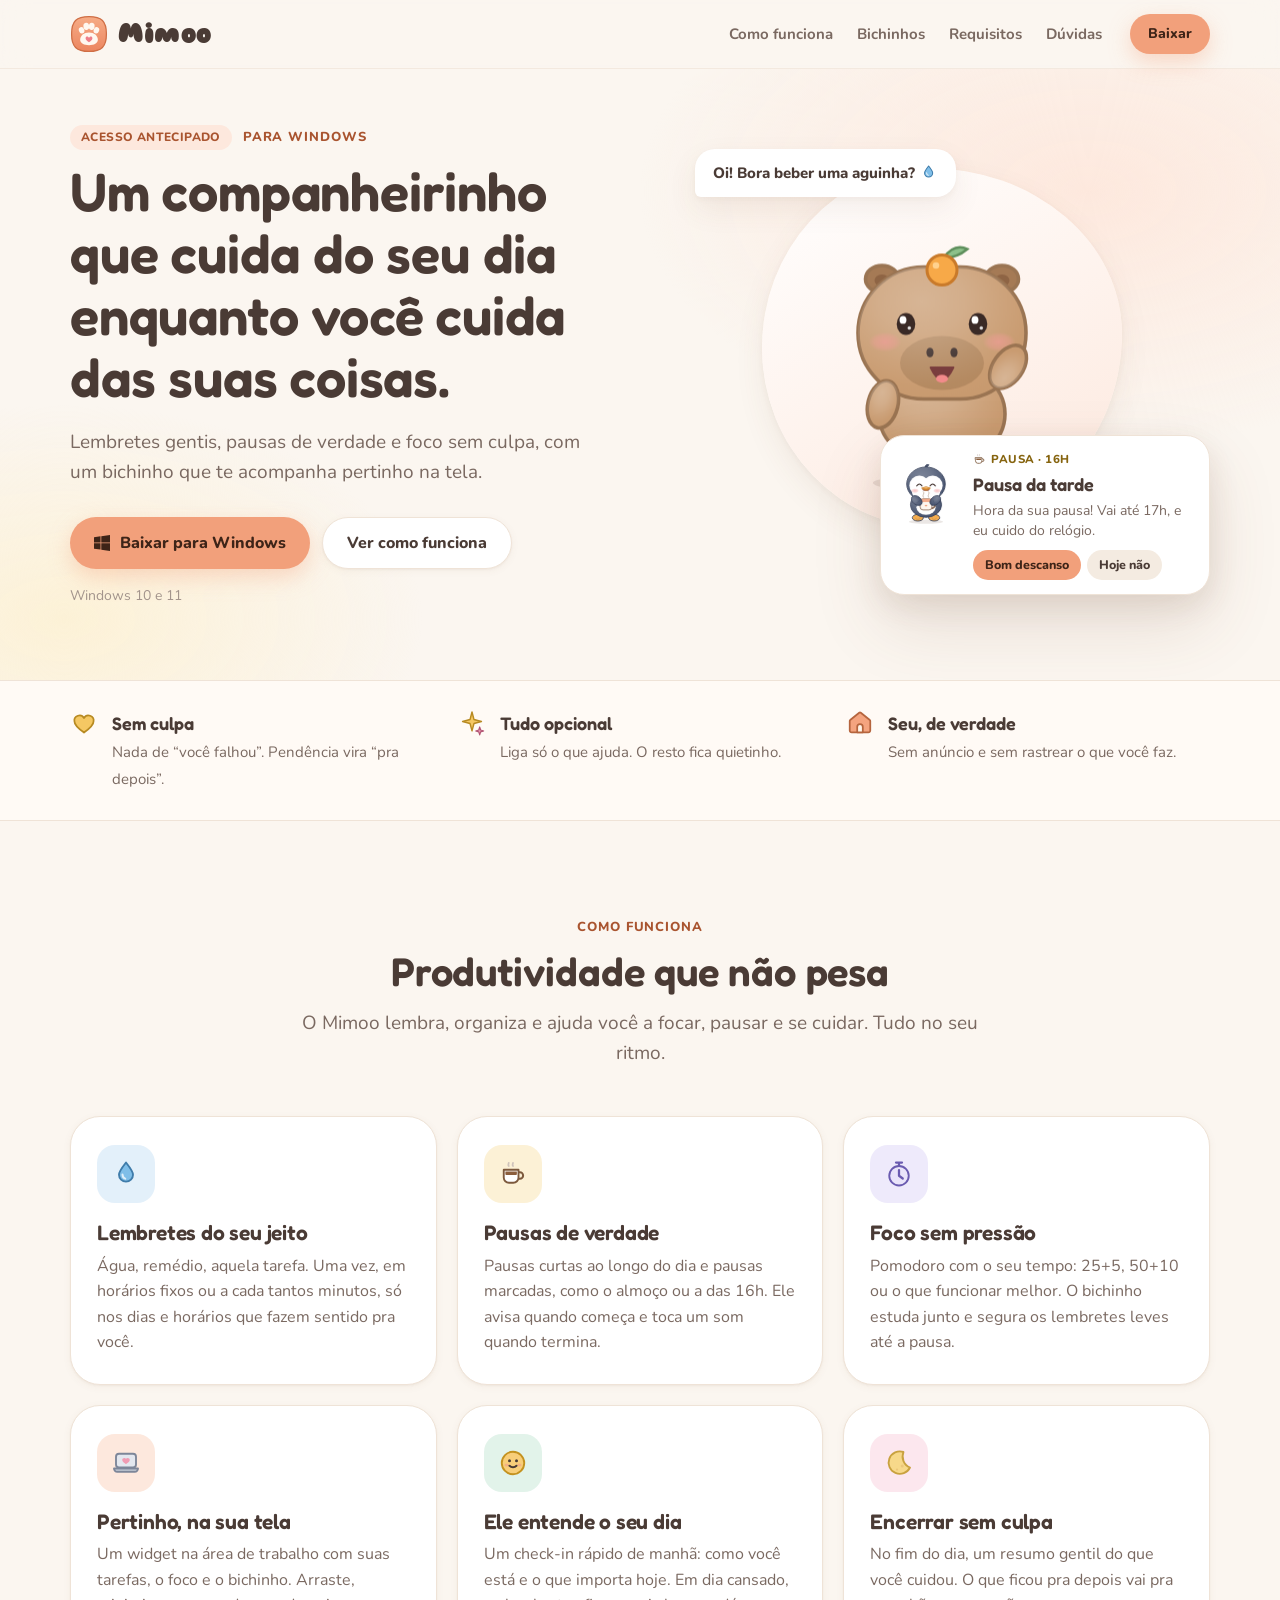
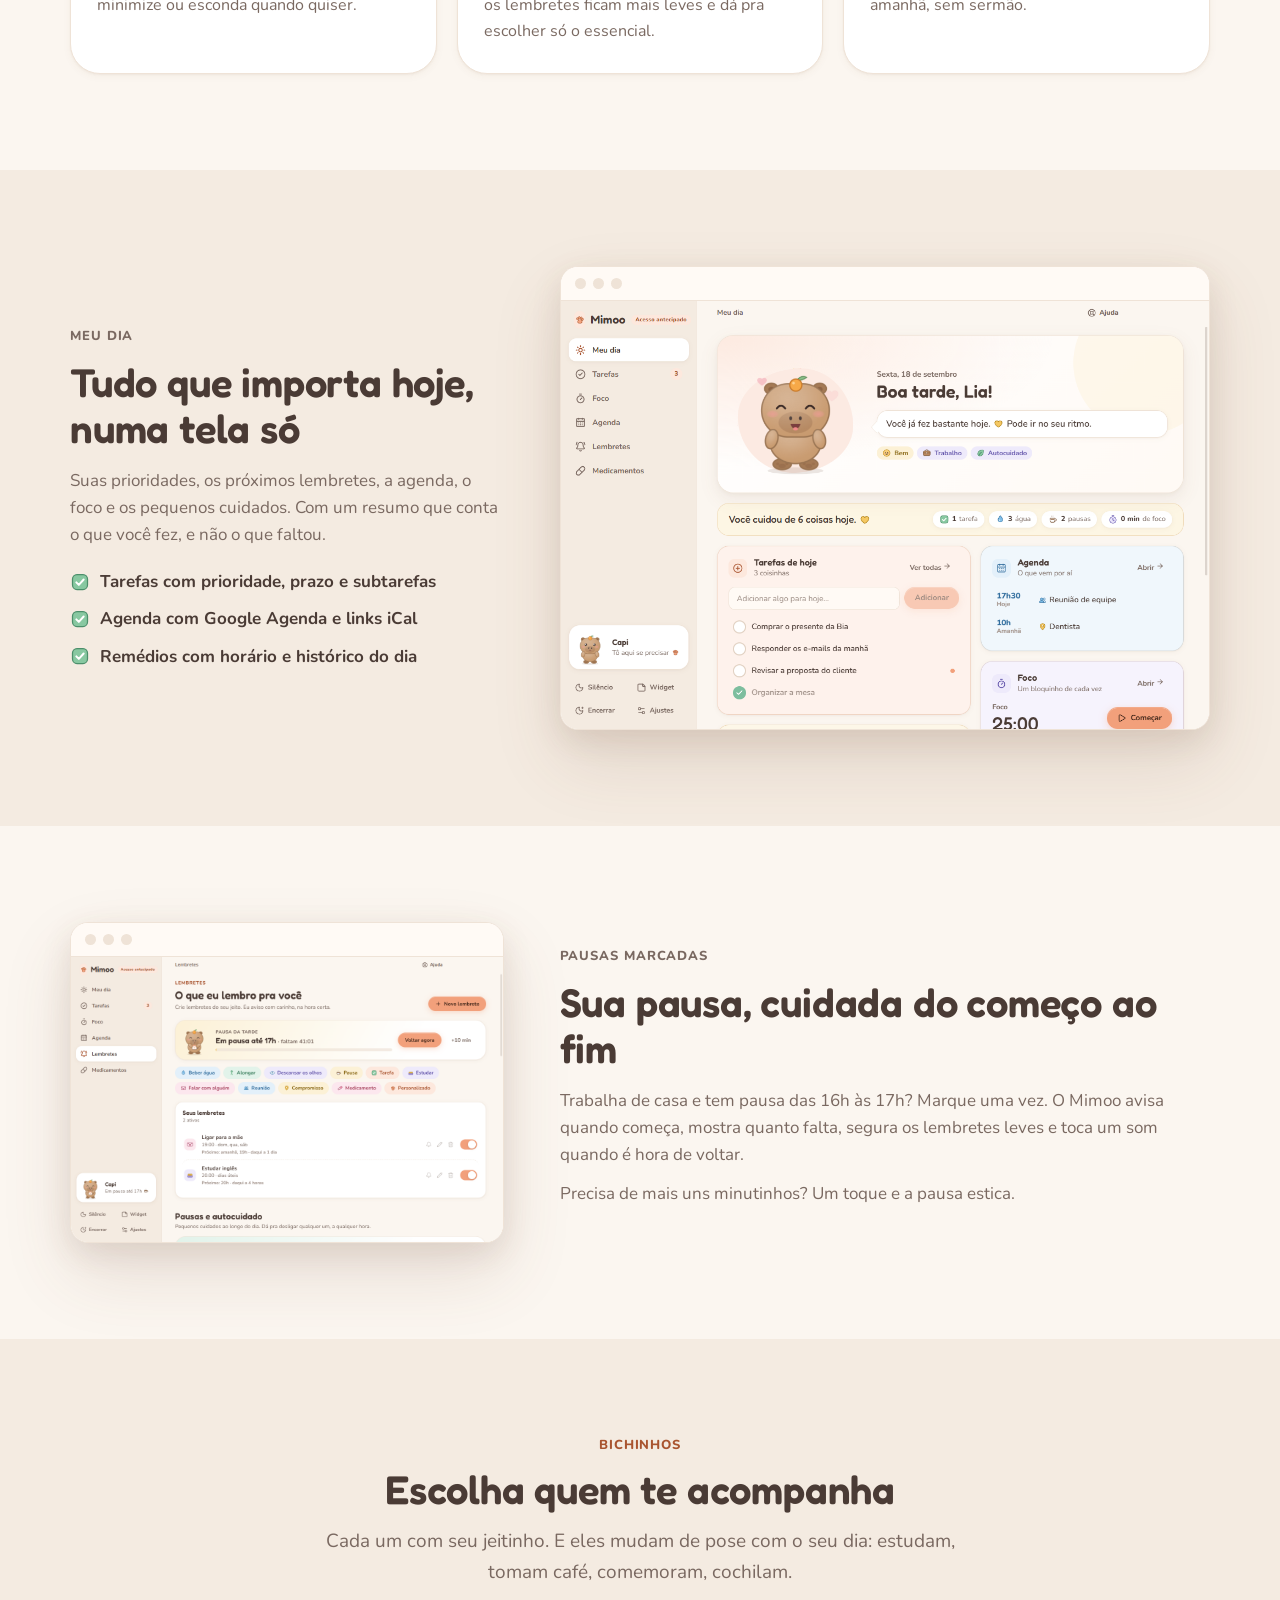
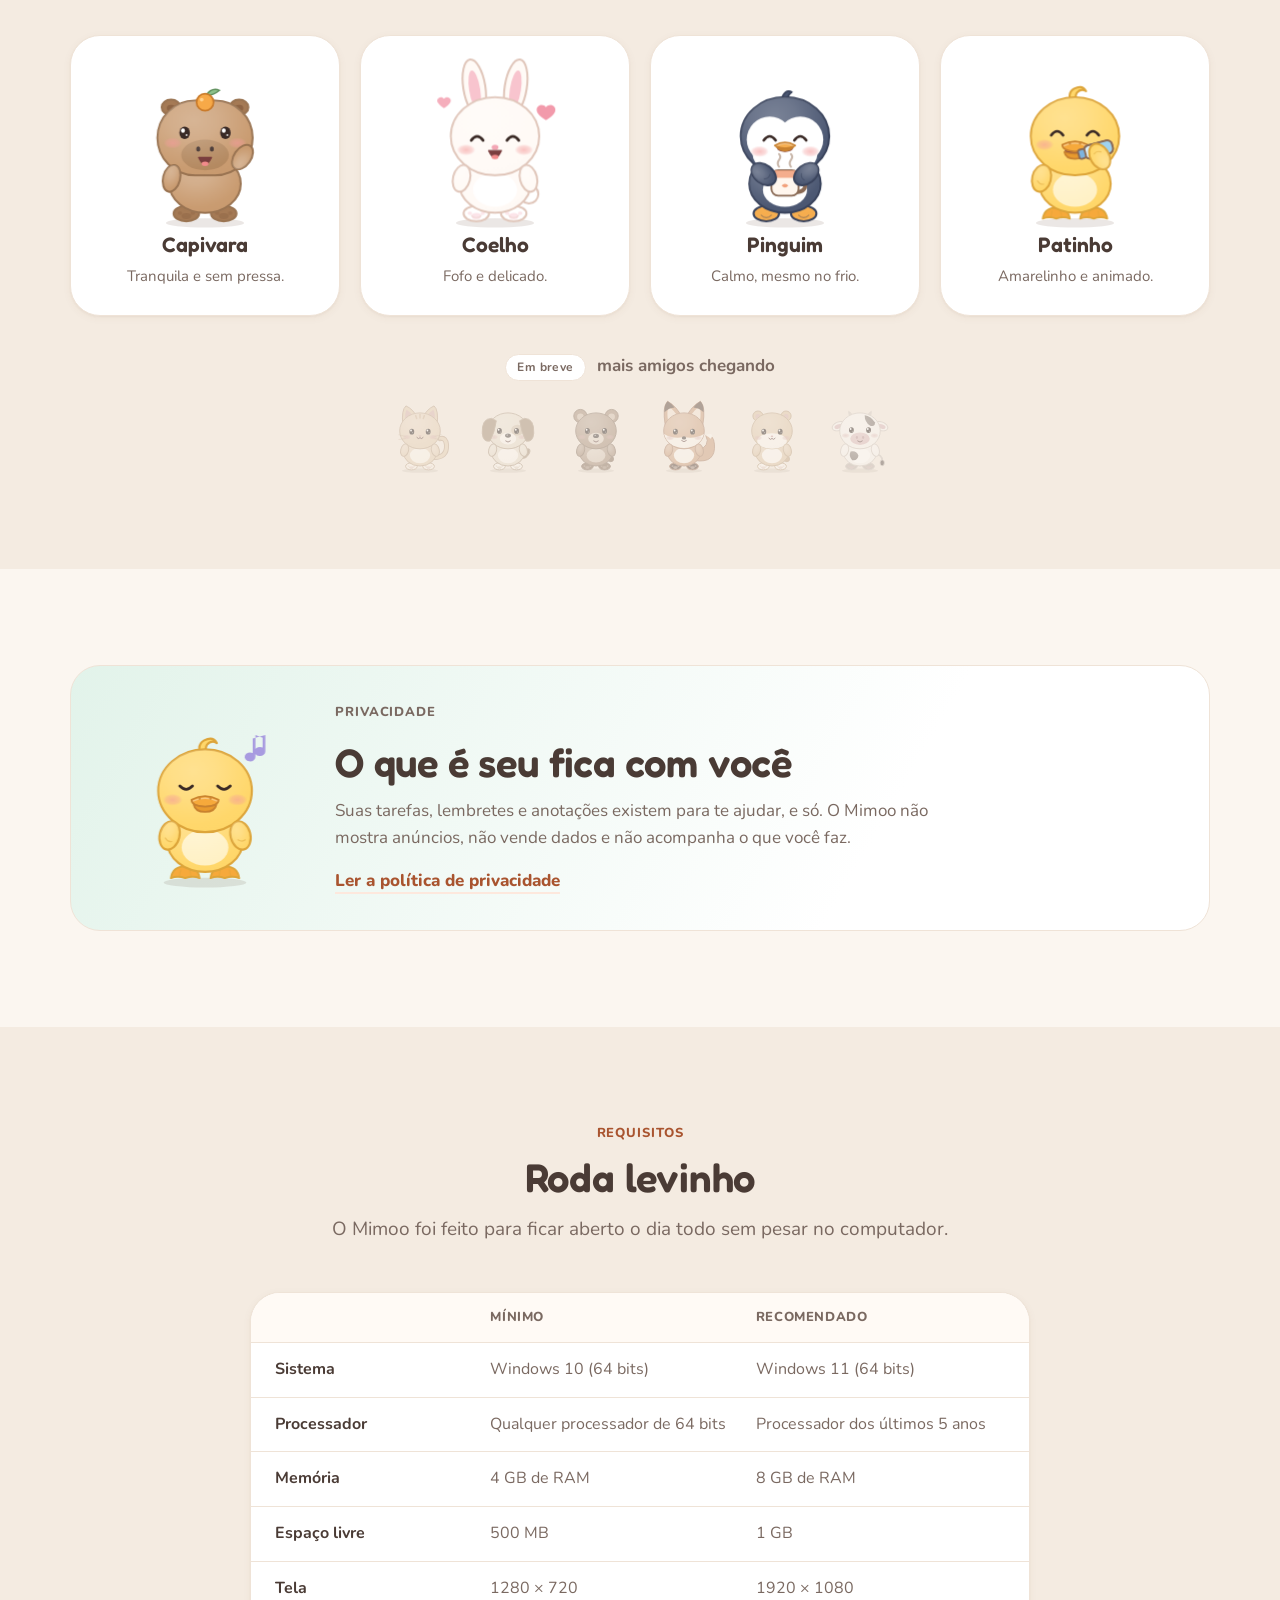
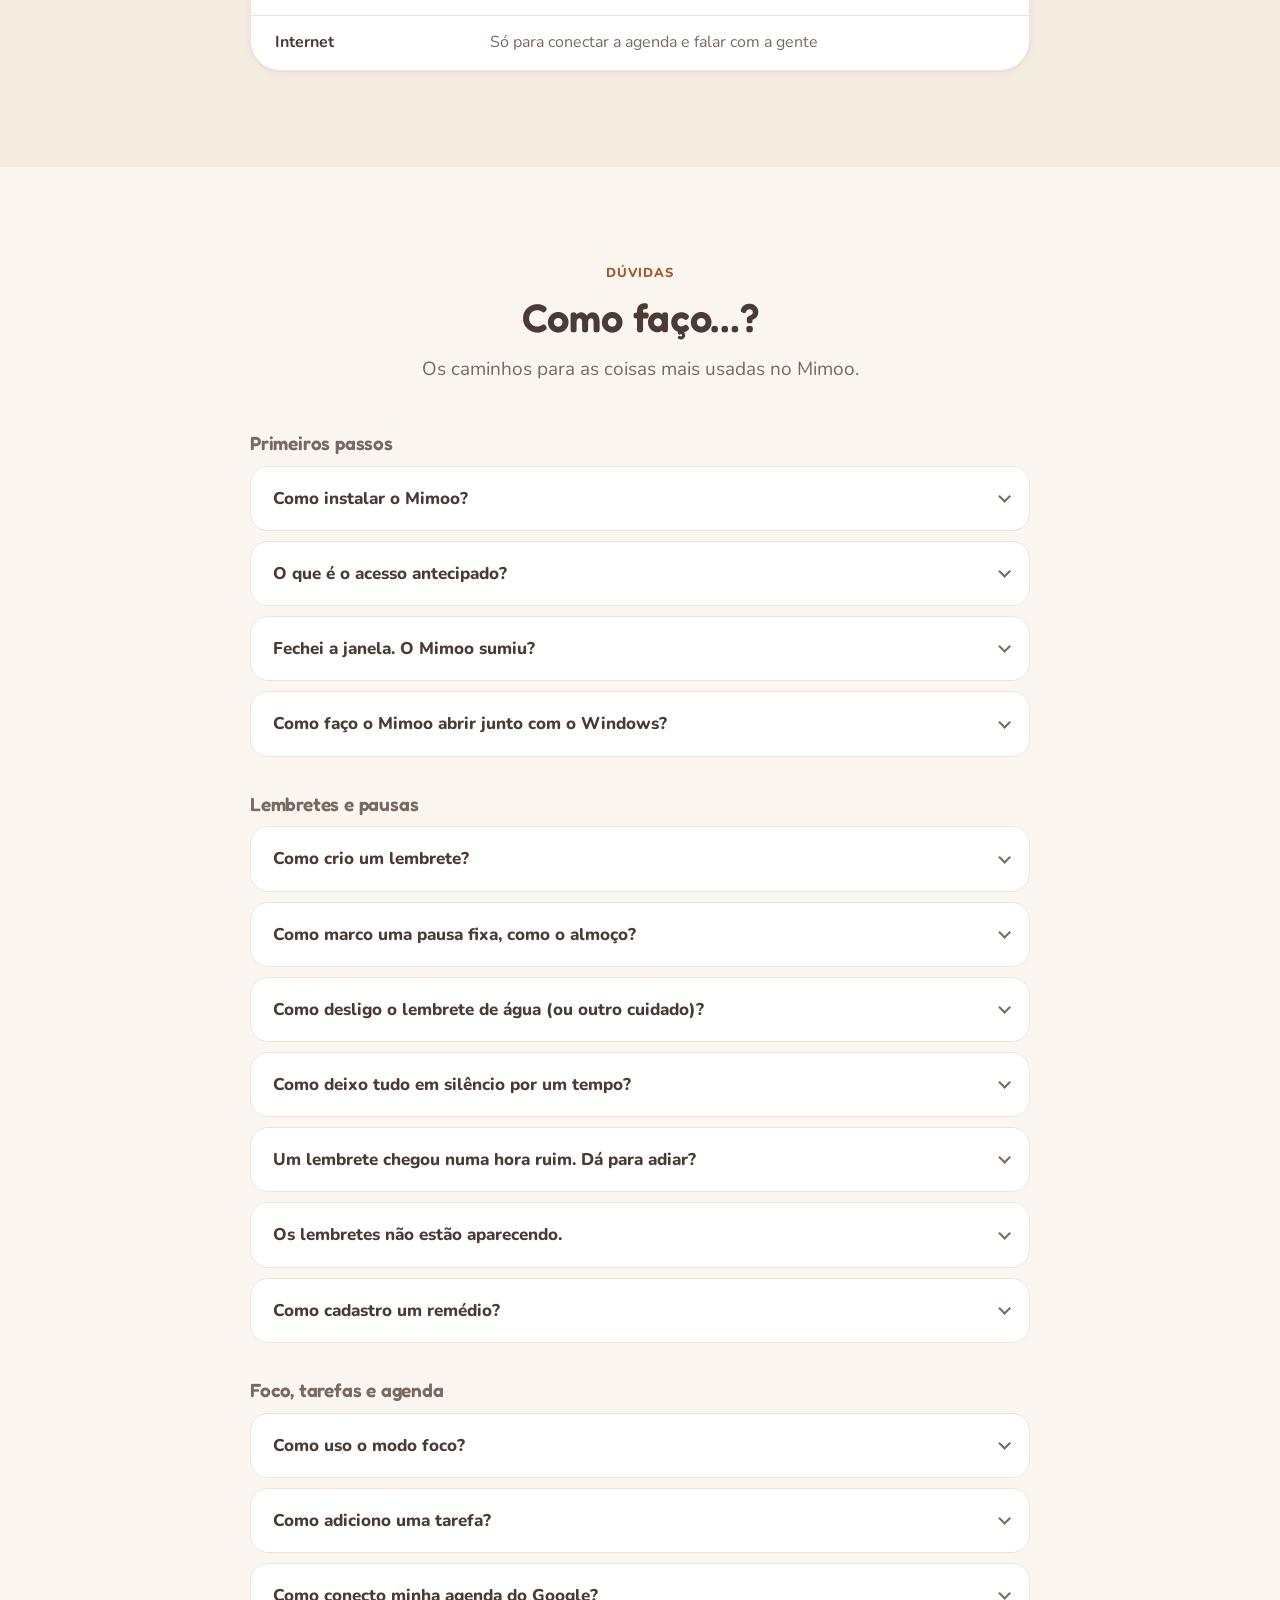
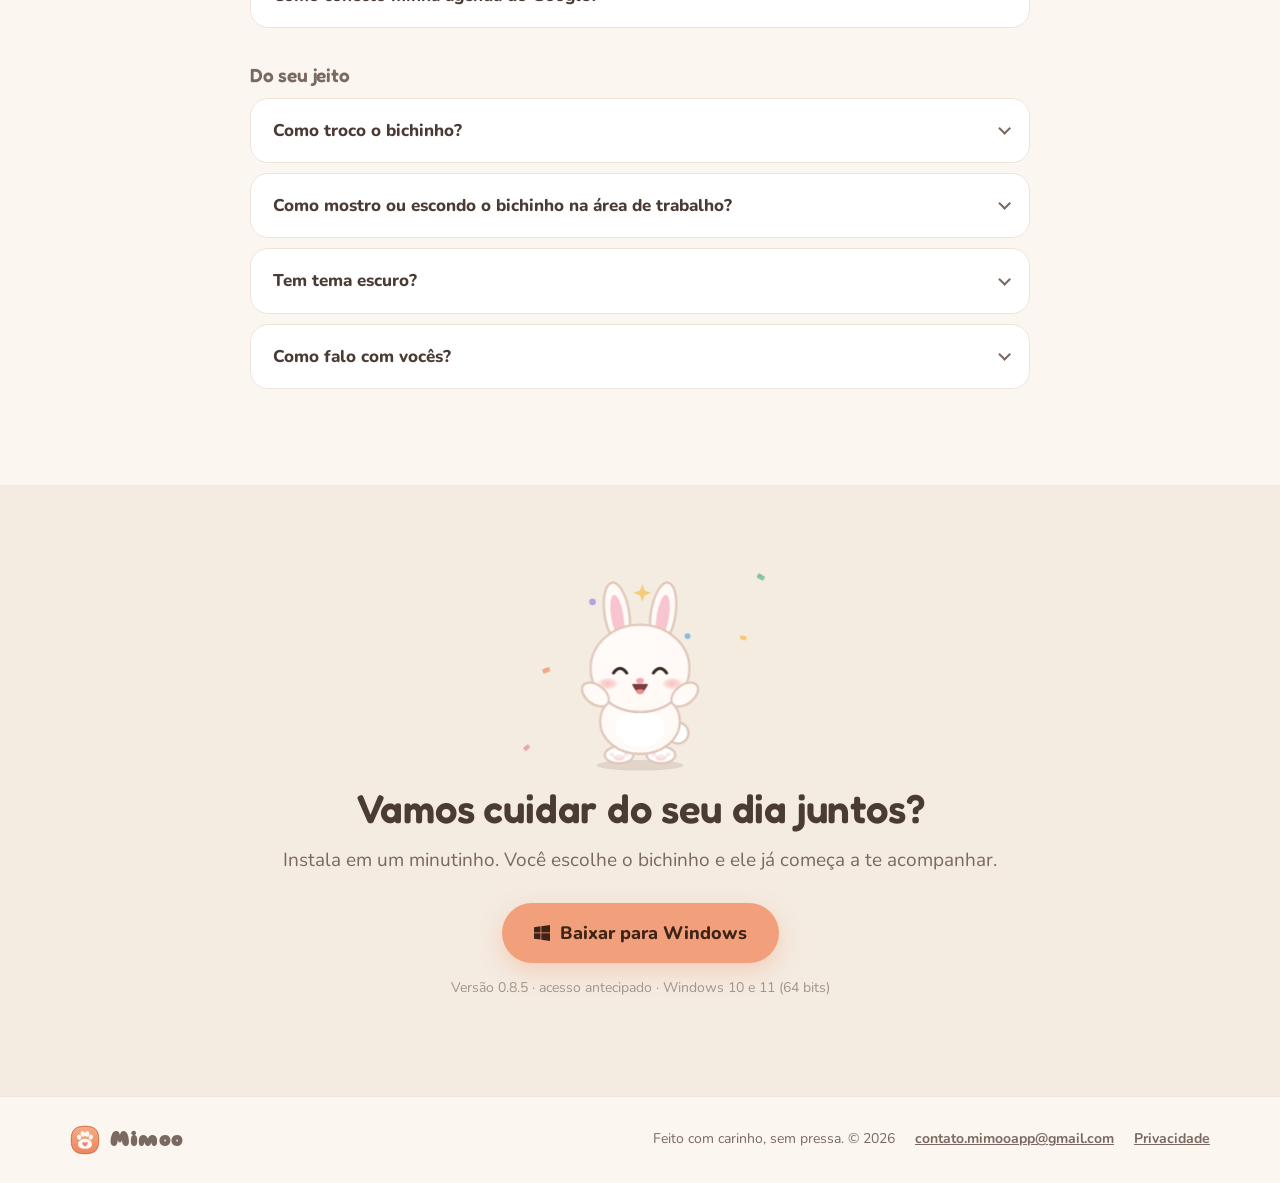
==== commit 1def270d: "Site na versão 0.8.5 Co-Authored-By: Claude Opus 5 <noreply@anthropic.com>" ====
--- a/index.html
+++ b/index.html
@@ -42,7 +42,7 @@
     <path d="M51 66C51 61.5 55.5 59.5 58.5 62.5L60.5 64.5L62.5 62.5C65.5 59.5 70 61.5 70 66C70 70.5 64.5 74.5 60.5 77C56.5 74.5 51 70.5 51 66Z" fill="#ef7f89"/>
   </g>
 </svg>
-</span><span class="mimoo-wordmark">Mimoo</span></a><nav class="nav__links" aria-label="Seções"><a href="#como-funciona">Como funciona</a><a href="#bichinhos">Bichinhos</a><a href="#requisitos">Requisitos</a><a href="#duvidas">Dúvidas</a></nav><a class="btn btn--primary btn--small" href="https://github.com/mimoo-app/mimoo-site/releases/download/v0.8.4/Mimoo-Setup-0.8.4.exe">Baixar</a></div></header><main><section class="hero"><div class="wrap hero__grid"><div class="hero__copy"><p class="eyebrow"><span class="pill">Acesso antecipado</span> para Windows</p><h1>Um companheirinho que cuida do seu dia enquanto você cuida das suas coisas.</h1><p class="lead">Lembretes gentis, pausas de verdade e foco sem culpa, com um bichinho que te acompanha pertinho na tela.</p><div class="hero__cta"><a class="btn btn--primary" href="https://github.com/mimoo-app/mimoo-site/releases/download/v0.8.4/Mimoo-Setup-0.8.4.exe"><svg viewBox="0 0 16 16" width="16" height="16" aria-hidden="true"><path fill="currentColor" d="M0 2.2 6.5 1.3v6.2H0zm7.3-1 8.7-1.2v7.5H7.3zM0 8.3h6.5v6.3L0 13.7zm7.3 0H16V16l-8.7-1.2z"></path></svg>Baixar para Windows</a><a class="btn btn--ghost" href="#como-funciona">Ver como funciona</a></div><p class="fine">Windows 10 e 11</p></div><div class="hero__scene" aria-hidden="true"><div class="scene__blob"></div><div class="scene__bubble"><span>Oi! Bora beber uma aguinha? <svg class="mimoo-icon icon-inline" width="1.15em" height="1.15em" viewBox="0 0 24 24" fill="none" aria-hidden="true"><path d="M12 2.8c3.4 4.3 5.6 7 5.6 9.7a5.6 5.6 0 1 1-11.2 0c0-2.7 2.2-5.4 5.6-9.7z" fill="#7FBEE8" stroke="#3F7CAA" stroke-width="1.5" stroke-linejoin="round" stroke-linecap="round"></path><path d="M9.2 12.4c0 1.6.9 2.8 2.2 3.3" fill="none" stroke="#FFFFFF" stroke-width="1.6" stroke-linejoin="round" stroke-linecap="round" opacity="0.75"></path></svg></span></div><svg class="mascot  scene__mascot" data-motion="breathe" data-arms="wave" data-mouth="open" data-species="capybara" viewBox="0 0 200 200" width="300" height="300" role="img" aria-label="Capivara acenando"><defs><radialGradient id="shade-_R_s6_" cx="38%" cy="26%" r="115%"><stop offset="0%" stop-color="#fff" stop-opacity="0.26"></stop><stop offset="22%" stop-color="#fff" stop-opacity="0.19"></stop><stop offset="42%" stop-color="#fff" stop-opacity="0.08"></stop><stop offset="56%" stop-color="#fff" stop-opacity="0.01"></stop><stop offset="64%" stop-color="#9A7452" stop-opacity="0.01"></stop><stop offset="80%" stop-color="#9A7452" stop-opacity="0.09"></stop><stop offset="100%" stop-color="#9A7452" stop-opacity="0.2"></stop></radialGradient><radialGradient id="blush-_R_s6_"><stop offset="0%" stop-color="#F59C9C" stop-opacity="0.6"></stop><stop offset="65%" stop-color="#F59C9C" stop-opacity="0.34"></stop><stop offset="100%" stop-color="#F59C9C" stop-opacity="0"></stop></radialGradient></defs><ellipse class="m-shadow" cx="100" cy="194" rx="46" ry="5.5" fill="#5A3E2B" opacity="0.12"></ellipse><g class="m-figure"><g class="m-body"><g class="m-foot m-foot--l"><ellipse cx="78" cy="183" rx="15" ry="9" fill="#A57A55" stroke="#9A7452" stroke-width="2.4" stroke-linejoin="round"></ellipse><ellipse cx="78" cy="186" rx="5.6" ry="3.6" fill="#8E6444" opacity="0.45"></ellipse><ellipse cx="70.4" cy="182.5" rx="2.6" ry="2.1" fill="#8E6444" opacity="0.4"></ellipse><ellipse cx="85.6" cy="182.5" rx="2.6" ry="2.1" fill="#8E6444" opacity="0.4"></ellipse><path d="M72 185 q2.7 2.8 6 2.8 q3.3 0 6 -2.8" fill="none" stroke="#9A7452" stroke-width="1.3" stroke-linecap="round" opacity="0.4"></path></g><g class="m-foot m-foot--r"><ellipse cx="122" cy="183" rx="15" ry="9" fill="#A57A55" stroke="#9A7452" stroke-width="2.4" stroke-linejoin="round"></ellipse><ellipse cx="122" cy="186" rx="5.6" ry="3.6" fill="#8E6444" opacity="0.45"></ellipse><ellipse cx="114.4" cy="182.5" rx="2.6" ry="2.1" fill="#8E6444" opacity="0.4"></ellipse><ellipse cx="129.6" cy="182.5" rx="2.6" ry="2.1" fill="#8E6444" opacity="0.4"></ellipse><path d="M116 185 q2.7 2.8 6 2.8 q3.3 0 6 -2.8" fill="none" stroke="#9A7452" stroke-width="1.3" stroke-linecap="round" opacity="0.4"></path></g><ellipse cx="100" cy="148" rx="42" ry="34" fill="#C99B70" stroke="#9A7452" stroke-width="2.4" stroke-linejoin="round"></ellipse><ellipse cx="100" cy="148" rx="42" ry="34" fill="url(#shade-_R_s6_)"></ellipse><g class="m-head"><ellipse cx="60" cy="58" rx="11" ry="9" fill="#A57A55" stroke="#9A7452" stroke-width="2.4" stroke-linejoin="round"></ellipse><ellipse cx="60" cy="59" rx="5" ry="4" fill="#8E6444"></ellipse><g transform="matrix(-1 0 0 1 200 0)"><ellipse cx="60" cy="58" rx="11" ry="9" fill="#A57A55" stroke="#9A7452" stroke-width="2.4" stroke-linejoin="round"></ellipse><ellipse cx="60" cy="59" rx="5" ry="4" fill="#8E6444"></ellipse></g><rect x="44" y="50" width="112" height="88" rx="44" fill="#C99B70" stroke="#9A7452" stroke-width="2.4" stroke-linejoin="round"></rect><ellipse cx="100" cy="114" rx="28" ry="18" fill="#A57A55" opacity="0.55"></ellipse><ellipse cx="92" cy="107" rx="2.4" ry="3.2" fill="#3A2A26"></ellipse><ellipse cx="108" cy="107" rx="2.4" ry="3.2" fill="#3A2A26"></ellipse><rect x="44" y="50" width="112" height="88" rx="44" fill="url(#shade-_R_s6_)"></rect><g class="m-yuzu"><path d="M101 44 Q108 34 117 38 Q110 44 101 44 Z" fill="#8CC08A" stroke="#5E8F5C" stroke-width="1.6"></path><circle cx="100" cy="52" r="10" fill="#F7A948" stroke="#C97A2A" stroke-width="2"></circle><circle cx="96" cy="49" r="2.2" fill="#FFD28F"></circle></g><g class="m-blush" fill="url(#blush-_R_s6_)"><ellipse cx="62" cy="100" rx="11" ry="6.6"></ellipse><ellipse cx="138" cy="100" rx="11" ry="6.6"></ellipse></g><g class="m-eyes m-eyes--open"><g transform="translate(76 88)"><ellipse rx="6.2" ry="7.3" fill="#3A2A26"></ellipse><ellipse cx="-2" cy="-2.7" rx="2.3" ry="2.6" fill="#fff"></ellipse><circle cx="2.2" cy="2.7" r="1.15" fill="#fff" opacity="0.85"></circle></g><g transform="translate(124 88)"><ellipse rx="6.2" ry="7.3" fill="#3A2A26"></ellipse><ellipse cx="-2" cy="-2.7" rx="2.3" ry="2.6" fill="#fff"></ellipse><circle cx="2.2" cy="2.7" r="1.15" fill="#fff" opacity="0.85"></circle></g></g><g transform="translate(0 8)"><path d="M92.5 109 Q100 125 107.5 109 Z" fill="#7A3E3E" stroke="#7A3E3E" stroke-width="1.5" stroke-linejoin="round"></path><ellipse cx="100" cy="116.5" rx="4" ry="2.6" fill="#F28B8B"></ellipse></g></g></g><g class="m-arms" style="--arm-l:14deg;--arm-r:-145deg"><g class="m-arm m-arm--l"><ellipse cx="64" cy="142" rx="10" ry="16" fill="#C99B70" stroke="#9A7452" stroke-width="2.4" stroke-linejoin="round"></ellipse><ellipse cx="64" cy="142" rx="10" ry="16" fill="url(#shade-_R_s6_)"></ellipse></g><g class="m-arm m-arm--r"><ellipse cx="136" cy="142" rx="10" ry="16" fill="#C99B70" stroke="#9A7452" stroke-width="2.4" stroke-linejoin="round"></ellipse><ellipse cx="136" cy="142" rx="10" ry="16" fill="url(#shade-_R_s6_)"></ellipse></g></g></g></svg><div class="toast-mock"><svg class="mascot  " data-motion="breathe" data-arms="hold" data-mouth="smile" data-species="penguin" viewBox="0 0 200 200" width="74" height="74" role="img" aria-label="Pinguim tomando café"><defs><radialGradient id="shade-_R_346_" cx="38%" cy="26%" r="115%"><stop offset="0%" stop-color="#fff" stop-opacity="0.26"></stop><stop offset="22%" stop-color="#fff" stop-opacity="0.19"></stop><stop offset="42%" stop-color="#fff" stop-opacity="0.08"></stop><stop offset="56%" stop-color="#fff" stop-opacity="0.01"></stop><stop offset="64%" stop-color="#39435C" stop-opacity="0.01"></stop><stop offset="80%" stop-color="#39435C" stop-opacity="0.09"></stop><stop offset="100%" stop-color="#39435C" stop-opacity="0.2"></stop></radialGradient><radialGradient id="blush-_R_346_"><stop offset="0%" stop-color="#F59C9C" stop-opacity="0.6"></stop><stop offset="65%" stop-color="#F59C9C" stop-opacity="0.34"></stop><stop offset="100%" stop-color="#F59C9C" stop-opacity="0"></stop></radialGradient></defs><ellipse class="m-shadow" cx="100" cy="194" rx="46" ry="5.5" fill="#5A3E2B" opacity="0.12"></ellipse><g class="m-figure"><g class="m-body"><g class="m-foot m-foot--l"><ellipse cx="78" cy="183" rx="15" ry="9" fill="#F6AE4F" stroke="#39435C" stroke-width="2.4" stroke-linejoin="round"></ellipse><ellipse cx="78" cy="186" rx="5.6" ry="3.6" fill="#F6AE4F" opacity="0.45"></ellipse><ellipse cx="70.4" cy="182.5" rx="2.6" ry="2.1" fill="#F6AE4F" opacity="0.4"></ellipse><ellipse cx="85.6" cy="182.5" rx="2.6" ry="2.1" fill="#F6AE4F" opacity="0.4"></ellipse><path d="M72 185 q2.7 2.8 6 2.8 q3.3 0 6 -2.8" fill="none" stroke="#39435C" stroke-width="1.3" stroke-linecap="round" opacity="0.4"></path></g><g class="m-foot m-foot--r"><ellipse cx="122" cy="183" rx="15" ry="9" fill="#F6AE4F" stroke="#39435C" stroke-width="2.4" stroke-linejoin="round"></ellipse><ellipse cx="122" cy="186" rx="5.6" ry="3.6" fill="#F6AE4F" opacity="0.45"></ellipse><ellipse cx="114.4" cy="182.5" rx="2.6" ry="2.1" fill="#F6AE4F" opacity="0.4"></ellipse><ellipse cx="129.6" cy="182.5" rx="2.6" ry="2.1" fill="#F6AE4F" opacity="0.4"></ellipse><path d="M116 185 q2.7 2.8 6 2.8 q3.3 0 6 -2.8" fill="none" stroke="#39435C" stroke-width="1.3" stroke-linecap="round" opacity="0.4"></path></g><ellipse cx="100" cy="148" rx="42" ry="34" fill="#4B5772" stroke="#39435C" stroke-width="2.4" stroke-linejoin="round"></ellipse><ellipse cx="100" cy="155" rx="26" ry="20" fill="#FFFFFF"></ellipse><ellipse cx="100" cy="148" rx="42" ry="34" fill="url(#shade-_R_346_)"></ellipse><g class="m-head"><path d="M96 48 Q100 36 108 40 Q102 44 104 50 Z" fill="#4B5772" stroke="#39435C" stroke-width="2" stroke-linejoin="round"></path><ellipse cx="100" cy="92" rx="52" ry="46" fill="#4B5772" stroke="#39435C" stroke-width="2.4" stroke-linejoin="round"></ellipse><circle cx="82" cy="96" r="27" fill="#FFFFFF"></circle><circle cx="118" cy="96" r="27" fill="#FFFFFF"></circle><ellipse cx="100" cy="114" rx="38" ry="22" fill="#FFFFFF"></ellipse><ellipse cx="100" cy="92" rx="52" ry="46" fill="url(#shade-_R_346_)"></ellipse><g class="m-beak" style="--beak-open:0px"><ellipse cx="100" cy="106" rx="9.5" ry="4.5" fill="#8A4A48"></ellipse><path d="M88 103 Q100 95.5 112 103 Q100 109.5 88 103 Z" fill="#F6AE4F" stroke="#C9822F" stroke-width="2" stroke-linejoin="round"></path><path d="M90 103.6 Q100 98 110 103.6" fill="none" stroke="#fff" stroke-width="1.6" stroke-linecap="round" opacity="0.35"></path><path class="m-beak-lower" d="M90 104.5 Q100 109 110 104.5 Q100 113.5 90 104.5 Z" fill="#E08F2F" stroke="#C9822F" stroke-width="2" stroke-linejoin="round"></path></g><g class="m-blush" fill="url(#blush-_R_346_)"><ellipse cx="70" cy="110" rx="11" ry="6.6"></ellipse><ellipse cx="130" cy="110" rx="11" ry="6.6"></ellipse></g><g class="m-eyes m-eyes--happy"><path transform="translate(82 94)" d="M-7 2.8 Q0 -6.6 7 2.8" fill="none" stroke="#3A2A26" stroke-width="3.2" stroke-linecap="round"></path><path transform="translate(118 94)" d="M-7 2.8 Q0 -6.6 7 2.8" fill="none" stroke="#3A2A26" stroke-width="3.2" stroke-linecap="round"></path></g></g></g><g class="m-prop"><path d="M112 140 q12 0 12 9 q0 9 -12 9" fill="none" stroke="#8A6A55" stroke-width="4.5"></path><rect x="84" y="132" width="32" height="30" rx="8" fill="#FFF6EE" stroke="#8A6A55" stroke-width="2.2" stroke-linejoin="round"></rect><rect x="84" y="132" width="32" height="9" rx="4" fill="#F2A07B" opacity="0.85"></rect><path d="M96 150 q4 -4 8 0 q-4 5 -8 0 z" fill="#F2A07B"></path><g class="m-steam" fill="none" stroke="#C9B7AA" stroke-width="2.4" stroke-linecap="round"><path d="M93 128 q-3 -4 0 -8 q3 -4 0 -7"></path><path d="M107 128 q-3 -4 0 -8 q3 -4 0 -7"></path></g></g><g class="m-arms" style="--arm-l:-52deg;--arm-r:52deg"><g class="m-arm m-arm--l"><ellipse cx="64" cy="142" rx="11" ry="16" fill="#4B5772" stroke="#39435C" stroke-width="2.4" stroke-linejoin="round"></ellipse><ellipse cx="64" cy="142" rx="11" ry="16" fill="url(#shade-_R_346_)"></ellipse><path d="M60 146 q4 4 8 2" fill="none" stroke="#39435C" stroke-width="1.3" stroke-linecap="round" opacity="0.5"></path></g><g class="m-arm m-arm--r"><ellipse cx="136" cy="142" rx="11" ry="16" fill="#4B5772" stroke="#39435C" stroke-width="2.4" stroke-linejoin="round"></ellipse><ellipse cx="136" cy="142" rx="11" ry="16" fill="url(#shade-_R_346_)"></ellipse><path d="M132 146 q4 4 8 2" fill="none" stroke="#39435C" stroke-width="1.3" stroke-linecap="round" opacity="0.5"></path></g></g></g></svg><div class="toast-mock__body"><p class="toast-mock__kind"><svg class="mimoo-icon" width="13" height="13" viewBox="0 0 24 24" fill="none" aria-hidden="true"><path d="M16.2 10.6h1.3a2.6 2.6 0 0 1 0 5.2h-1.3" fill="none" stroke="#7C593D" stroke-width="1.6" stroke-linejoin="round" stroke-linecap="round"></path><path d="M4.6 8.6h11.8v6.2a4.2 4.2 0 0 1-4.2 4.2H8.8a4.2 4.2 0 0 1-4.2-4.2z" fill="#FFFFFF" stroke="#7C593D" stroke-width="1.5" stroke-linejoin="round" stroke-linecap="round"></path><path d="M5.9 10h9.2v1.9c0 .5-.4.9-.9.9H6.8c-.5 0-.9-.4-.9-.9z" fill="#8B5E3C"></path><path d="M8.6 5.6c-.8-.9 0-1.7 0-2.6M12 5.6c-.8-.9 0-1.7 0-2.6" fill="none" stroke="#CFC3BB" stroke-width="1.4" stroke-linejoin="round" stroke-linecap="round"></path></svg> Pausa · 16h</p><p class="toast-mock__title">Pausa da tarde</p><p class="toast-mock__text">Hora da sua pausa! Vai até 17h, e eu cuido do relógio.</p><div class="toast-mock__actions"><span class="mini-btn mini-btn--primary">Bom descanso</span><span class="mini-btn">Hoje não</span></div></div></div></div></div></section><section class="principles"><div class="wrap principles__row"><div><svg class="mimoo-icon" width="28" height="28" viewBox="0 0 24 24" fill="none" aria-hidden="true"><path d="M12 20.2c-5-3.4-8.2-6-8.2-9.6A4.4 4.4 0 0 1 12 7.8a4.4 4.4 0 0 1 8.2 2.8c0 3.6-3.2 6.2-8.2 9.6z" fill="#F5C863" stroke="#B78A22" stroke-width="1.5" stroke-linejoin="round" stroke-linecap="round"></path></svg><div><strong>Sem culpa</strong><span>Nada de “você falhou”. Pendência vira “pra depois”.</span></div></div><div><svg class="mimoo-icon" width="28" height="28" viewBox="0 0 24 24" fill="none" aria-hidden="true"><path d="M12 2.6 13.7 9l6.4 1.7-6.4 1.7-1.7 6.4-1.7-6.4L3.9 10.7 10.3 9z" fill="#F5C863" stroke="#B78A22" stroke-width="1.2" stroke-linejoin="round" stroke-linecap="round"></path><path d="m18.6 15.4.8 2.6 2.6.8-2.6.8-.8 2.6-.8-2.6-2.6-.8 2.6-.8z" fill="#F09BB3" stroke="#B15473" stroke-width="1" stroke-linejoin="round" stroke-linecap="round"></path></svg><div><strong>Tudo opcional</strong><span>Liga só o que ajuda. O resto fica quietinho.</span></div></div><div><svg class="mimoo-icon" width="28" height="28" viewBox="0 0 24 24" fill="none" aria-hidden="true"><path d="M11.3 3.2 3.6 9.4a1 1 0 0 0-.4.8v8.2a1.6 1.6 0 0 0 1.6 1.6h14.4a1.6 1.6 0 0 0 1.6-1.6v-8.2a1 1 0 0 0-.4-.8l-7.7-6.2a1.1 1.1 0 0 0-1.4 0z" fill="#F4A47F" stroke="#B5653E" stroke-width="1.5" stroke-linejoin="round" stroke-linecap="round"></path><path d="M9.6 20v-4.6a2.4 2.4 0 0 1 4.8 0V20z" fill="#FFF6EA" stroke="#B5653E" stroke-width="1.5" stroke-linejoin="round" stroke-linecap="round"></path></svg><div><strong>Seu, de verdade</strong><span>Sem anúncio e sem rastrear o que você faz.</span></div></div></div></section><section class="section" id="como-funciona"><div class="wrap"><header class="section__head"><p class="eyebrow">Como funciona</p><h2>Produtividade que não pesa</h2><p class="lead">O Mimoo lembra, organiza e ajuda você a focar, pausar e se cuidar. Tudo no seu ritmo.</p></header><div class="features"><article class="feature tint-sky"><span class="feature__icon"><svg class="mimoo-icon" width="30" height="30" viewBox="0 0 24 24" fill="none" aria-hidden="true"><path d="M12 2.8c3.4 4.3 5.6 7 5.6 9.7a5.6 5.6 0 1 1-11.2 0c0-2.7 2.2-5.4 5.6-9.7z" fill="#7FBEE8" stroke="#3F7CAA" stroke-width="1.5" stroke-linejoin="round" stroke-linecap="round"></path><path d="M9.2 12.4c0 1.6.9 2.8 2.2 3.3" fill="none" stroke="#FFFFFF" stroke-width="1.6" stroke-linejoin="round" stroke-linecap="round" opacity="0.75"></path></svg></span><h3>Lembretes do seu jeito</h3><p>Água, remédio, aquela tarefa. Uma vez, em horários fixos ou a cada tantos minutos, só nos dias e horários que fazem sentido pra você.</p></article><article class="feature tint-butter"><span class="feature__icon"><svg class="mimoo-icon" width="30" height="30" viewBox="0 0 24 24" fill="none" aria-hidden="true"><path d="M16.2 10.6h1.3a2.6 2.6 0 0 1 0 5.2h-1.3" fill="none" stroke="#7C593D" stroke-width="1.6" stroke-linejoin="round" stroke-linecap="round"></path><path d="M4.6 8.6h11.8v6.2a4.2 4.2 0 0 1-4.2 4.2H8.8a4.2 4.2 0 0 1-4.2-4.2z" fill="#FFFFFF" stroke="#7C593D" stroke-width="1.5" stroke-linejoin="round" stroke-linecap="round"></path><path d="M5.9 10h9.2v1.9c0 .5-.4.9-.9.9H6.8c-.5 0-.9-.4-.9-.9z" fill="#8B5E3C"></path><path d="M8.6 5.6c-.8-.9 0-1.7 0-2.6M12 5.6c-.8-.9 0-1.7 0-2.6" fill="none" stroke="#CFC3BB" stroke-width="1.4" stroke-linejoin="round" stroke-linecap="round"></path></svg></span><h3>Pausas de verdade</h3><p>Pausas curtas ao longo do dia e pausas marcadas, como o almoço ou a das 16h. Ele avisa quando começa e toca um som quando termina.</p></article><article class="feature tint-lavender"><span class="feature__icon"><svg class="mimoo-icon" width="30" height="30" viewBox="0 0 24 24" fill="none" aria-hidden="true"><path d="M9.6 2.8h4.8M12 2.8v2.4" fill="none" stroke="#6A5BB0" stroke-width="1.8" stroke-linejoin="round" stroke-linecap="round"></path><circle cx="12" cy="13.4" r="7.8" fill="#E9E4FA" stroke="#6A5BB0" stroke-width="1.5" stroke-linejoin="round" stroke-linecap="round"></circle><path d="M12 8.8v4.6l3 2.2" fill="none" stroke="#6A5BB0" stroke-width="1.8" stroke-linejoin="round" stroke-linecap="round"></path></svg></span><h3>Foco sem pressão</h3><p>Pomodoro com o seu tempo: 25+5, 50+10 ou o que funcionar melhor. O bichinho estuda junto e segura os lembretes leves até a pausa.</p></article><article class="feature tint-peach"><span class="feature__icon"><svg class="mimoo-icon" width="30" height="30" viewBox="0 0 24 24" fill="none" aria-hidden="true"><rect x="4" y="4.6" width="16" height="11" rx="2.4" fill="#E3E7EF" stroke="#7D8699" stroke-width="1.5" stroke-linejoin="round" stroke-linecap="round"></rect><path d="M2.4 16.4h19.2a2.6 2.6 0 0 1-2.6 2.6H5a2.6 2.6 0 0 1-2.6-2.6z" fill="#C9CFDA" stroke="#7D8699" stroke-width="1.5" stroke-linejoin="round" stroke-linecap="round"></path><path d="M12 8.6c-1-1.2-3-.6-3 .9 0 1.6 3 3.2 3 3.2s3-1.6 3-3.2c0-1.5-2-2.1-3-.9z" fill="#F09BB3"></path></svg></span><h3>Pertinho, na sua tela</h3><p>Um widget na área de trabalho com suas tarefas, o foco e o bichinho. Arraste, minimize ou esconda quando quiser.</p></article><article class="feature tint-sage"><span class="feature__icon"><svg class="mimoo-icon" width="30" height="30" viewBox="0 0 24 24" fill="none" aria-hidden="true"><circle cx="12" cy="12" r="9" fill="#F8CE79" stroke="#C4921F" stroke-width="1.5" stroke-linejoin="round" stroke-linecap="round"></circle><circle cx="9.2" cy="10.2" r="1.2" fill="#4A3B35"></circle><circle cx="14.8" cy="10.2" r="1.2" fill="#4A3B35"></circle><ellipse cx="6.9" cy="13.6" rx="1.7" ry="1.1" fill="#F0918E" opacity="0.5"></ellipse><ellipse cx="17.1" cy="13.6" rx="1.7" ry="1.1" fill="#F0918E" opacity="0.5"></ellipse><path d="M9.2 14.2c1.6 1.6 4 1.6 5.6 0" fill="none" stroke="#4A3B35" stroke-width="1.6" stroke-linejoin="round" stroke-linecap="round"></path></svg></span><h3>Ele entende o seu dia</h3><p>Um check-in rápido de manhã: como você está e o que importa hoje. Em dia cansado, os lembretes ficam mais leves e dá pra escolher só o essencial.</p></article><article class="feature tint-rose"><span class="feature__icon"><svg class="mimoo-icon" width="30" height="30" viewBox="0 0 24 24" fill="none" aria-hidden="true"><path d="M15.6 3.2a9 9 0 1 0 5.2 12.4A9.4 9.4 0 0 1 15.6 3.2z" fill="#F7D98A" stroke="#C9A23F" stroke-width="1.5" stroke-linejoin="round" stroke-linecap="round"></path><circle cx="14.6" cy="14.4" r="1.2" fill="#E9C376" opacity="0.8"></circle><circle cx="10.4" cy="17.2" r="0.9" fill="#E9C376" opacity="0.8"></circle></svg></span><h3>Encerrar sem culpa</h3><p>No fim do dia, um resumo gentil do que você cuidou. O que ficou pra depois vai pra amanhã, sem sermão.</p></article></div></div></section><section class="section section--tinted"><div class="wrap showcase"><div class="showcase__copy"><p class="eyebrow">Meu dia</p><h2>Tudo que importa hoje, numa tela só</h2><p>Suas prioridades, os próximos lembretes, a agenda, o foco e os pequenos cuidados. Com um resumo que conta o que você fez, e não o que faltou.</p><ul class="checks"><li><svg class="mimoo-icon" width="20" height="20" viewBox="0 0 24 24" fill="none" aria-hidden="true"><rect x="3" y="3" width="18" height="18" rx="5.4" fill="#88C8A1" stroke="#4C8F6B" stroke-width="1.5" stroke-linejoin="round" stroke-linecap="round"></rect><path d="m7.6 12.4 3 3 5.8-6.4" fill="none" stroke="#FFFFFF" stroke-width="2.4" stroke-linejoin="round" stroke-linecap="round"></path></svg> Tarefas com prioridade, prazo e subtarefas</li><li><svg class="mimoo-icon" width="20" height="20" viewBox="0 0 24 24" fill="none" aria-hidden="true"><rect x="3" y="3" width="18" height="18" rx="5.4" fill="#88C8A1" stroke="#4C8F6B" stroke-width="1.5" stroke-linejoin="round" stroke-linecap="round"></rect><path d="m7.6 12.4 3 3 5.8-6.4" fill="none" stroke="#FFFFFF" stroke-width="2.4" stroke-linejoin="round" stroke-linecap="round"></path></svg> Agenda com Google Agenda e links iCal</li><li><svg class="mimoo-icon" width="20" height="20" viewBox="0 0 24 24" fill="none" aria-hidden="true"><rect x="3" y="3" width="18" height="18" rx="5.4" fill="#88C8A1" stroke="#4C8F6B" stroke-width="1.5" stroke-linejoin="round" stroke-linecap="round"></rect><path d="m7.6 12.4 3 3 5.8-6.4" fill="none" stroke="#FFFFFF" stroke-width="2.4" stroke-linejoin="round" stroke-linecap="round"></path></svg> Remédios com horário e histórico do dia</li></ul></div><figure class="window-frame"><div class="window-frame__bar"><i></i><i></i><i></i></div><img src="img/meu-dia.png" alt="Tela Meu dia do Mimoo, com a capivara, tarefas, lembretes e agenda" width="1180" height="780" loading="lazy"/></figure></div></section><section class="section"><div class="wrap showcase showcase--flip"><div class="showcase__copy"><p class="eyebrow">Pausas marcadas</p><h2>Sua pausa, cuidada do começo ao fim</h2><p>Trabalha de casa e tem pausa das 16h às 17h? Marque uma vez. O Mimoo avisa quando começa, mostra quanto falta, segura os lembretes leves e toca um som quando é hora de voltar.</p><p>Precisa de mais uns minutinhos? Um toque e a pausa estica.</p></div><figure class="window-frame"><div class="window-frame__bar"><i></i><i></i><i></i></div><img src="img/pausas.png" alt="Tela de Lembretes do Mimoo com uma pausa em andamento e os lembretes do dia" width="1180" height="780" loading="lazy"/></figure></div></section><section class="section section--tinted" id="bichinhos"><div class="wrap"><header class="section__head"><p class="eyebrow">Bichinhos</p><h2>Escolha quem te acompanha</h2><p class="lead">Cada um com seu jeitinho. E eles mudam de pose com o seu dia: estudam, tomam café, comemoram, cochilam.</p></header><div class="friends"><figure class="friend"><svg class="mascot  " data-motion="breathe" data-arms="wave" data-mouth="open" data-species="capybara" viewBox="0 0 200 200" width="170" height="170" role="img" aria-label="Capivara acenando"><defs><radialGradient id="shade-_R_2cq_" cx="38%" cy="26%" r="115%"><stop offset="0%" stop-color="#fff" stop-opacity="0.26"></stop><stop offset="22%" stop-color="#fff" stop-opacity="0.19"></stop><stop offset="42%" stop-color="#fff" stop-opacity="0.08"></stop><stop offset="56%" stop-color="#fff" stop-opacity="0.01"></stop><stop offset="64%" stop-color="#9A7452" stop-opacity="0.01"></stop><stop offset="80%" stop-color="#9A7452" stop-opacity="0.09"></stop><stop offset="100%" stop-color="#9A7452" stop-opacity="0.2"></stop></radialGradient><radialGradient id="blush-_R_2cq_"><stop offset="0%" stop-color="#F59C9C" stop-opacity="0.6"></stop><stop offset="65%" stop-color="#F59C9C" stop-opacity="0.34"></stop><stop offset="100%" stop-color="#F59C9C" stop-opacity="0"></stop></radialGradient></defs><ellipse class="m-shadow" cx="100" cy="194" rx="46" ry="5.5" fill="#5A3E2B" opacity="0.12"></ellipse><g class="m-figure"><g class="m-body"><g class="m-foot m-foot--l"><ellipse cx="78" cy="183" rx="15" ry="9" fill="#A57A55" stroke="#9A7452" stroke-width="2.4" stroke-linejoin="round"></ellipse><ellipse cx="78" cy="186" rx="5.6" ry="3.6" fill="#8E6444" opacity="0.45"></ellipse><ellipse cx="70.4" cy="182.5" rx="2.6" ry="2.1" fill="#8E6444" opacity="0.4"></ellipse><ellipse cx="85.6" cy="182.5" rx="2.6" ry="2.1" fill="#8E6444" opacity="0.4"></ellipse><path d="M72 185 q2.7 2.8 6 2.8 q3.3 0 6 -2.8" fill="none" stroke="#9A7452" stroke-width="1.3" stroke-linecap="round" opacity="0.4"></path></g><g class="m-foot m-foot--r"><ellipse cx="122" cy="183" rx="15" ry="9" fill="#A57A55" stroke="#9A7452" stroke-width="2.4" stroke-linejoin="round"></ellipse><ellipse cx="122" cy="186" rx="5.6" ry="3.6" fill="#8E6444" opacity="0.45"></ellipse><ellipse cx="114.4" cy="182.5" rx="2.6" ry="2.1" fill="#8E6444" opacity="0.4"></ellipse><ellipse cx="129.6" cy="182.5" rx="2.6" ry="2.1" fill="#8E6444" opacity="0.4"></ellipse><path d="M116 185 q2.7 2.8 6 2.8 q3.3 0 6 -2.8" fill="none" stroke="#9A7452" stroke-width="1.3" stroke-linecap="round" opacity="0.4"></path></g><ellipse cx="100" cy="148" rx="42" ry="34" fill="#C99B70" stroke="#9A7452" stroke-width="2.4" stroke-linejoin="round"></ellipse><ellipse cx="100" cy="148" rx="42" ry="34" fill="url(#shade-_R_2cq_)"></ellipse><g class="m-head"><ellipse cx="60" cy="58" rx="11" ry="9" fill="#A57A55" stroke="#9A7452" stroke-width="2.4" stroke-linejoin="round"></ellipse><ellipse cx="60" cy="59" rx="5" ry="4" fill="#8E6444"></ellipse><g transform="matrix(-1 0 0 1 200 0)"><ellipse cx="60" cy="58" rx="11" ry="9" fill="#A57A55" stroke="#9A7452" stroke-width="2.4" stroke-linejoin="round"></ellipse><ellipse cx="60" cy="59" rx="5" ry="4" fill="#8E6444"></ellipse></g><rect x="44" y="50" width="112" height="88" rx="44" fill="#C99B70" stroke="#9A7452" stroke-width="2.4" stroke-linejoin="round"></rect><ellipse cx="100" cy="114" rx="28" ry="18" fill="#A57A55" opacity="0.55"></ellipse><ellipse cx="92" cy="107" rx="2.4" ry="3.2" fill="#3A2A26"></ellipse><ellipse cx="108" cy="107" rx="2.4" ry="3.2" fill="#3A2A26"></ellipse><rect x="44" y="50" width="112" height="88" rx="44" fill="url(#shade-_R_2cq_)"></rect><g class="m-yuzu"><path d="M101 44 Q108 34 117 38 Q110 44 101 44 Z" fill="#8CC08A" stroke="#5E8F5C" stroke-width="1.6"></path><circle cx="100" cy="52" r="10" fill="#F7A948" stroke="#C97A2A" stroke-width="2"></circle><circle cx="96" cy="49" r="2.2" fill="#FFD28F"></circle></g><g class="m-blush" fill="url(#blush-_R_2cq_)"><ellipse cx="62" cy="100" rx="11" ry="6.6"></ellipse><ellipse cx="138" cy="100" rx="11" ry="6.6"></ellipse></g><g class="m-eyes m-eyes--open"><g transform="translate(76 88)"><ellipse rx="6.2" ry="7.3" fill="#3A2A26"></ellipse><ellipse cx="-2" cy="-2.7" rx="2.3" ry="2.6" fill="#fff"></ellipse><circle cx="2.2" cy="2.7" r="1.15" fill="#fff" opacity="0.85"></circle></g><g transform="translate(124 88)"><ellipse rx="6.2" ry="7.3" fill="#3A2A26"></ellipse><ellipse cx="-2" cy="-2.7" rx="2.3" ry="2.6" fill="#fff"></ellipse><circle cx="2.2" cy="2.7" r="1.15" fill="#fff" opacity="0.85"></circle></g></g><g transform="translate(0 8)"><path d="M92.5 109 Q100 125 107.5 109 Z" fill="#7A3E3E" stroke="#7A3E3E" stroke-width="1.5" stroke-linejoin="round"></path><ellipse cx="100" cy="116.5" rx="4" ry="2.6" fill="#F28B8B"></ellipse></g></g></g><g class="m-arms" style="--arm-l:14deg;--arm-r:-145deg"><g class="m-arm m-arm--l"><ellipse cx="64" cy="142" rx="10" ry="16" fill="#C99B70" stroke="#9A7452" stroke-width="2.4" stroke-linejoin="round"></ellipse><ellipse cx="64" cy="142" rx="10" ry="16" fill="url(#shade-_R_2cq_)"></ellipse></g><g class="m-arm m-arm--r"><ellipse cx="136" cy="142" rx="10" ry="16" fill="#C99B70" stroke="#9A7452" stroke-width="2.4" stroke-linejoin="round"></ellipse><ellipse cx="136" cy="142" rx="10" ry="16" fill="url(#shade-_R_2cq_)"></ellipse></g></g></g></svg><figcaption><strong>Capivara</strong><span>Tranquila e sem pressa.</span></figcaption></figure><figure class="friend"><svg class="mascot  " data-motion="bounce" data-arms="rest" data-mouth="open" data-species="bunny" viewBox="0 0 200 200" width="170" height="170" role="img" aria-label="Coelho feliz"><defs><radialGradient id="shade-_R_2kq_" cx="38%" cy="26%" r="115%"><stop offset="0%" stop-color="#fff" stop-opacity="0.26"></stop><stop offset="22%" stop-color="#fff" stop-opacity="0.19"></stop><stop offset="42%" stop-color="#fff" stop-opacity="0.08"></stop><stop offset="56%" stop-color="#fff" stop-opacity="0.01"></stop><stop offset="64%" stop-color="#E0C6BA" stop-opacity="0.01"></stop><stop offset="80%" stop-color="#E0C6BA" stop-opacity="0.09"></stop><stop offset="100%" stop-color="#E0C6BA" stop-opacity="0.2"></stop></radialGradient><radialGradient id="blush-_R_2kq_"><stop offset="0%" stop-color="#F59C9C" stop-opacity="0.6"></stop><stop offset="65%" stop-color="#F59C9C" stop-opacity="0.34"></stop><stop offset="100%" stop-color="#F59C9C" stop-opacity="0"></stop></radialGradient></defs><ellipse class="m-shadow" cx="100" cy="194" rx="46" ry="5.5" fill="#5A3E2B" opacity="0.12"></ellipse><g class="m-figure"><g class="m-body"><circle cx="140" cy="160" r="11" fill="#fff" stroke="#E0C6BA" stroke-width="2.4" stroke-linejoin="round"></circle><g class="m-foot m-foot--l"><ellipse cx="78" cy="183" rx="15" ry="9" fill="#FFFFFF" stroke="#E0C6BA" stroke-width="2.4" stroke-linejoin="round"></ellipse><ellipse cx="78" cy="186" rx="5.6" ry="3.6" fill="#F8C4CE" opacity="0.45"></ellipse><ellipse cx="70.4" cy="182.5" rx="2.6" ry="2.1" fill="#F8C4CE" opacity="0.4"></ellipse><ellipse cx="85.6" cy="182.5" rx="2.6" ry="2.1" fill="#F8C4CE" opacity="0.4"></ellipse><path d="M72 185 q2.7 2.8 6 2.8 q3.3 0 6 -2.8" fill="none" stroke="#E0C6BA" stroke-width="1.3" stroke-linecap="round" opacity="0.4"></path></g><g class="m-foot m-foot--r"><ellipse cx="122" cy="183" rx="15" ry="9" fill="#FFFFFF" stroke="#E0C6BA" stroke-width="2.4" stroke-linejoin="round"></ellipse><ellipse cx="122" cy="186" rx="5.6" ry="3.6" fill="#F8C4CE" opacity="0.45"></ellipse><ellipse cx="114.4" cy="182.5" rx="2.6" ry="2.1" fill="#F8C4CE" opacity="0.4"></ellipse><ellipse cx="129.6" cy="182.5" rx="2.6" ry="2.1" fill="#F8C4CE" opacity="0.4"></ellipse><path d="M116 185 q2.7 2.8 6 2.8 q3.3 0 6 -2.8" fill="none" stroke="#E0C6BA" stroke-width="1.3" stroke-linecap="round" opacity="0.4"></path></g><ellipse cx="100" cy="148" rx="42" ry="34" fill="#FFFAF6" stroke="#E0C6BA" stroke-width="2.4" stroke-linejoin="round"></ellipse><ellipse cx="100" cy="155" rx="26" ry="20" fill="#FFFFFF"></ellipse><ellipse cx="100" cy="148" rx="42" ry="34" fill="url(#shade-_R_2kq_)"></ellipse><g class="m-head"><g transform="rotate(-9 80 62)"><ellipse cx="80" cy="34" rx="13" ry="33" fill="#FFFAF6" stroke="#E0C6BA" stroke-width="2.4" stroke-linejoin="round"></ellipse><ellipse cx="80" cy="37" rx="6.5" ry="23" fill="#F8C4CE"></ellipse></g><g transform="matrix(-1 0 0 1 200 0)"><g transform="rotate(-9 80 62)"><ellipse cx="80" cy="34" rx="13" ry="33" fill="#FFFAF6" stroke="#E0C6BA" stroke-width="2.4" stroke-linejoin="round"></ellipse><ellipse cx="80" cy="37" rx="6.5" ry="23" fill="#F8C4CE"></ellipse></g></g><ellipse cx="100" cy="92" rx="52" ry="46" fill="#FFFAF6" stroke="#E0C6BA" stroke-width="2.4" stroke-linejoin="round"></ellipse><ellipse cx="100" cy="105" rx="4" ry="3" fill="#F29AAB"></ellipse><ellipse cx="100" cy="92" rx="52" ry="46" fill="url(#shade-_R_2kq_)"></ellipse><g class="m-blush" fill="url(#blush-_R_2kq_)"><ellipse cx="66" cy="108" rx="11" ry="6.6"></ellipse><ellipse cx="134" cy="108" rx="11" ry="6.6"></ellipse></g><g class="m-eyes m-eyes--happy"><path transform="translate(79 94)" d="M-7 2.8 Q0 -6.6 7 2.8" fill="none" stroke="#3A2A26" stroke-width="3.2" stroke-linecap="round"></path><path transform="translate(121 94)" d="M-7 2.8 Q0 -6.6 7 2.8" fill="none" stroke="#3A2A26" stroke-width="3.2" stroke-linecap="round"></path></g><g transform="translate(0 0)"><path d="M92.5 109 Q100 125 107.5 109 Z" fill="#7A3E3E" stroke="#7A3E3E" stroke-width="1.5" stroke-linejoin="round"></path><ellipse cx="100" cy="116.5" rx="4" ry="2.6" fill="#F28B8B"></ellipse></g></g></g><g class="m-arms" style="--arm-l:14deg;--arm-r:-14deg"><g class="m-arm m-arm--l"><ellipse cx="64" cy="142" rx="10" ry="16" fill="#FFFAF6" stroke="#E0C6BA" stroke-width="2.4" stroke-linejoin="round"></ellipse><ellipse cx="64" cy="142" rx="10" ry="16" fill="url(#shade-_R_2kq_)"></ellipse></g><g class="m-arm m-arm--r"><ellipse cx="136" cy="142" rx="10" ry="16" fill="#FFFAF6" stroke="#E0C6BA" stroke-width="2.4" stroke-linejoin="round"></ellipse><ellipse cx="136" cy="142" rx="10" ry="16" fill="url(#shade-_R_2kq_)"></ellipse></g></g><g class="m-fx m-fx--hearts" fill="#F29AAB"><path d="M160 58 c-3 -5 -11 -3 -11 3 c0 6 11 12 11 12 c0 0 11 -6 11 -12 c0 -6 -8 -8 -11 -3 z"></path><path d="M40 48 c-2 -3.5 -8 -2 -8 2 c0 4.5 8 9 8 9 c0 0 8 -4.5 8 -9 c0 -4 -6 -5.5 -8 -2 z" opacity="0.8"></path></g></g></svg><figcaption><strong>Coelho</strong><span>Fofo e delicado.</span></figcaption></figure><figure class="friend"><svg class="mascot  " data-motion="breathe" data-arms="hold" data-mouth="smile" data-species="penguin" viewBox="0 0 200 200" width="170" height="170" role="img" aria-label="Pinguim tomando café"><defs><radialGradient id="shade-_R_2sq_" cx="38%" cy="26%" r="115%"><stop offset="0%" stop-color="#fff" stop-opacity="0.26"></stop><stop offset="22%" stop-color="#fff" stop-opacity="0.19"></stop><stop offset="42%" stop-color="#fff" stop-opacity="0.08"></stop><stop offset="56%" stop-color="#fff" stop-opacity="0.01"></stop><stop offset="64%" stop-color="#39435C" stop-opacity="0.01"></stop><stop offset="80%" stop-color="#39435C" stop-opacity="0.09"></stop><stop offset="100%" stop-color="#39435C" stop-opacity="0.2"></stop></radialGradient><radialGradient id="blush-_R_2sq_"><stop offset="0%" stop-color="#F59C9C" stop-opacity="0.6"></stop><stop offset="65%" stop-color="#F59C9C" stop-opacity="0.34"></stop><stop offset="100%" stop-color="#F59C9C" stop-opacity="0"></stop></radialGradient></defs><ellipse class="m-shadow" cx="100" cy="194" rx="46" ry="5.5" fill="#5A3E2B" opacity="0.12"></ellipse><g class="m-figure"><g class="m-body"><g class="m-foot m-foot--l"><ellipse cx="78" cy="183" rx="15" ry="9" fill="#F6AE4F" stroke="#39435C" stroke-width="2.4" stroke-linejoin="round"></ellipse><ellipse cx="78" cy="186" rx="5.6" ry="3.6" fill="#F6AE4F" opacity="0.45"></ellipse><ellipse cx="70.4" cy="182.5" rx="2.6" ry="2.1" fill="#F6AE4F" opacity="0.4"></ellipse><ellipse cx="85.6" cy="182.5" rx="2.6" ry="2.1" fill="#F6AE4F" opacity="0.4"></ellipse><path d="M72 185 q2.7 2.8 6 2.8 q3.3 0 6 -2.8" fill="none" stroke="#39435C" stroke-width="1.3" stroke-linecap="round" opacity="0.4"></path></g><g class="m-foot m-foot--r"><ellipse cx="122" cy="183" rx="15" ry="9" fill="#F6AE4F" stroke="#39435C" stroke-width="2.4" stroke-linejoin="round"></ellipse><ellipse cx="122" cy="186" rx="5.6" ry="3.6" fill="#F6AE4F" opacity="0.45"></ellipse><ellipse cx="114.4" cy="182.5" rx="2.6" ry="2.1" fill="#F6AE4F" opacity="0.4"></ellipse><ellipse cx="129.6" cy="182.5" rx="2.6" ry="2.1" fill="#F6AE4F" opacity="0.4"></ellipse><path d="M116 185 q2.7 2.8 6 2.8 q3.3 0 6 -2.8" fill="none" stroke="#39435C" stroke-width="1.3" stroke-linecap="round" opacity="0.4"></path></g><ellipse cx="100" cy="148" rx="42" ry="34" fill="#4B5772" stroke="#39435C" stroke-width="2.4" stroke-linejoin="round"></ellipse><ellipse cx="100" cy="155" rx="26" ry="20" fill="#FFFFFF"></ellipse><ellipse cx="100" cy="148" rx="42" ry="34" fill="url(#shade-_R_2sq_)"></ellipse><g class="m-head"><path d="M96 48 Q100 36 108 40 Q102 44 104 50 Z" fill="#4B5772" stroke="#39435C" stroke-width="2" stroke-linejoin="round"></path><ellipse cx="100" cy="92" rx="52" ry="46" fill="#4B5772" stroke="#39435C" stroke-width="2.4" stroke-linejoin="round"></ellipse><circle cx="82" cy="96" r="27" fill="#FFFFFF"></circle><circle cx="118" cy="96" r="27" fill="#FFFFFF"></circle><ellipse cx="100" cy="114" rx="38" ry="22" fill="#FFFFFF"></ellipse><ellipse cx="100" cy="92" rx="52" ry="46" fill="url(#shade-_R_2sq_)"></ellipse><g class="m-beak" style="--beak-open:0px"><ellipse cx="100" cy="106" rx="9.5" ry="4.5" fill="#8A4A48"></ellipse><path d="M88 103 Q100 95.5 112 103 Q100 109.5 88 103 Z" fill="#F6AE4F" stroke="#C9822F" stroke-width="2" stroke-linejoin="round"></path><path d="M90 103.6 Q100 98 110 103.6" fill="none" stroke="#fff" stroke-width="1.6" stroke-linecap="round" opacity="0.35"></path><path class="m-beak-lower" d="M90 104.5 Q100 109 110 104.5 Q100 113.5 90 104.5 Z" fill="#E08F2F" stroke="#C9822F" stroke-width="2" stroke-linejoin="round"></path></g><g class="m-blush" fill="url(#blush-_R_2sq_)"><ellipse cx="70" cy="110" rx="11" ry="6.6"></ellipse><ellipse cx="130" cy="110" rx="11" ry="6.6"></ellipse></g><g class="m-eyes m-eyes--happy"><path transform="translate(82 94)" d="M-7 2.8 Q0 -6.6 7 2.8" fill="none" stroke="#3A2A26" stroke-width="3.2" stroke-linecap="round"></path><path transform="translate(118 94)" d="M-7 2.8 Q0 -6.6 7 2.8" fill="none" stroke="#3A2A26" stroke-width="3.2" stroke-linecap="round"></path></g></g></g><g class="m-prop"><path d="M112 140 q12 0 12 9 q0 9 -12 9" fill="none" stroke="#8A6A55" stroke-width="4.5"></path><rect x="84" y="132" width="32" height="30" rx="8" fill="#FFF6EE" stroke="#8A6A55" stroke-width="2.2" stroke-linejoin="round"></rect><rect x="84" y="132" width="32" height="9" rx="4" fill="#F2A07B" opacity="0.85"></rect><path d="M96 150 q4 -4 8 0 q-4 5 -8 0 z" fill="#F2A07B"></path><g class="m-steam" fill="none" stroke="#C9B7AA" stroke-width="2.4" stroke-linecap="round"><path d="M93 128 q-3 -4 0 -8 q3 -4 0 -7"></path><path d="M107 128 q-3 -4 0 -8 q3 -4 0 -7"></path></g></g><g class="m-arms" style="--arm-l:-52deg;--arm-r:52deg"><g class="m-arm m-arm--l"><ellipse cx="64" cy="142" rx="11" ry="16" fill="#4B5772" stroke="#39435C" stroke-width="2.4" stroke-linejoin="round"></ellipse><ellipse cx="64" cy="142" rx="11" ry="16" fill="url(#shade-_R_2sq_)"></ellipse><path d="M60 146 q4 4 8 2" fill="none" stroke="#39435C" stroke-width="1.3" stroke-linecap="round" opacity="0.5"></path></g><g class="m-arm m-arm--r"><ellipse cx="136" cy="142" rx="11" ry="16" fill="#4B5772" stroke="#39435C" stroke-width="2.4" stroke-linejoin="round"></ellipse><ellipse cx="136" cy="142" rx="11" ry="16" fill="url(#shade-_R_2sq_)"></ellipse><path d="M132 146 q4 4 8 2" fill="none" stroke="#39435C" stroke-width="1.3" stroke-linecap="round" opacity="0.5"></path></g></g></g></svg><figcaption><strong>Pinguim</strong><span>Calmo, mesmo no frio.</span></figcaption></figure><figure class="friend"><svg class="mascot  " data-motion="sip" data-arms="sip" data-mouth="o" data-species="duck" viewBox="0 0 200 200" width="170" height="170" role="img" aria-label="Patinho bebendo água"><defs><radialGradient id="shade-_R_34q_" cx="38%" cy="26%" r="115%"><stop offset="0%" stop-color="#fff" stop-opacity="0.26"></stop><stop offset="22%" stop-color="#fff" stop-opacity="0.19"></stop><stop offset="42%" stop-color="#fff" stop-opacity="0.08"></stop><stop offset="56%" stop-color="#fff" stop-opacity="0.01"></stop><stop offset="64%" stop-color="#DDA53A" stop-opacity="0.01"></stop><stop offset="80%" stop-color="#DDA53A" stop-opacity="0.09"></stop><stop offset="100%" stop-color="#DDA53A" stop-opacity="0.2"></stop></radialGradient><radialGradient id="blush-_R_34q_"><stop offset="0%" stop-color="#F59C9C" stop-opacity="0.6"></stop><stop offset="65%" stop-color="#F59C9C" stop-opacity="0.34"></stop><stop offset="100%" stop-color="#F59C9C" stop-opacity="0"></stop></radialGradient></defs><ellipse class="m-shadow" cx="100" cy="194" rx="46" ry="5.5" fill="#5A3E2B" opacity="0.12"></ellipse><g class="m-figure"><g class="m-body"><g class="m-foot m-foot--l"><path d="M62 189 Q64 176 78 176 Q92 176 94 189 Q86.5 186 78 189 Q69.5 186 62 189 Z" fill="#F6A93B" stroke="#DDA53A" stroke-width="2" stroke-linejoin="round"></path><path d="M73 180 L71.5 187 M83 180 L84.5 187" fill="none" stroke="#DDA53A" stroke-width="1.3" stroke-linecap="round" opacity="0.4"></path></g><g class="m-foot m-foot--r"><path d="M106 189 Q108 176 122 176 Q136 176 138 189 Q130.5 186 122 189 Q113.5 186 106 189 Z" fill="#F6A93B" stroke="#DDA53A" stroke-width="2" stroke-linejoin="round"></path><path d="M117 180 L115.5 187 M127 180 L128.5 187" fill="none" stroke="#DDA53A" stroke-width="1.3" stroke-linecap="round" opacity="0.4"></path></g><ellipse cx="100" cy="148" rx="42" ry="34" fill="#FFD76A" stroke="#DDA53A" stroke-width="2.4" stroke-linejoin="round"></ellipse><ellipse cx="100" cy="155" rx="26" ry="20" fill="#FFF1C4"></ellipse><ellipse cx="100" cy="148" rx="42" ry="34" fill="url(#shade-_R_34q_)"></ellipse><g class="m-head"><path class="m-crest" d="M96 54 Q90 41 99 36 Q109 31 113 39 Q107 35 102 41 Q99 46 104 54 Z" fill="#FFD76A" stroke="#DDA53A" stroke-width="2.4" stroke-linejoin="round"></path><ellipse cx="100" cy="92" rx="52" ry="46" fill="#FFD76A" stroke="#DDA53A" stroke-width="2.4" stroke-linejoin="round"></ellipse><ellipse cx="100" cy="92" rx="52" ry="46" fill="url(#shade-_R_34q_)"></ellipse><g class="m-beak" style="--beak-open:3px"><ellipse cx="100" cy="109" rx="12" ry="5" fill="#8A4A48"></ellipse><path d="M85 102 Q100 94 115 102 Q115 109 100 110 Q85 109 85 102 Z" fill="#F6A93B" stroke="#C9822F" stroke-width="2" stroke-linejoin="round"></path><path d="M87 103.2 Q100 97.5 113 103.2" fill="none" stroke="#fff" stroke-width="1.7" stroke-linecap="round" opacity="0.35"></path><ellipse cx="94" cy="100.5" rx="1.3" ry="1.6" fill="#C9822F" opacity="0.8"></ellipse><ellipse cx="106" cy="100.5" rx="1.3" ry="1.6" fill="#C9822F" opacity="0.8"></ellipse><path class="m-beak-lower" d="M87.5 107.5 Q100 111.5 112.5 107.5 Q111 115.5 100 115.5 Q89 115.5 87.5 107.5 Z" fill="#E89A2E" stroke="#C9822F" stroke-width="2" stroke-linejoin="round"></path></g><g class="m-blush" fill="url(#blush-_R_34q_)"><ellipse cx="64" cy="102" rx="11" ry="6.6"></ellipse><ellipse cx="136" cy="102" rx="11" ry="6.6"></ellipse></g><g class="m-eyes m-eyes--happy"><path transform="translate(79 88)" d="M-7 2.8 Q0 -6.6 7 2.8" fill="none" stroke="#3A2A26" stroke-width="3.2" stroke-linecap="round"></path><path transform="translate(121 88)" d="M-7 2.8 Q0 -6.6 7 2.8" fill="none" stroke="#3A2A26" stroke-width="3.2" stroke-linecap="round"></path></g></g></g><g class="m-prop m-prop--bottle"><g transform="translate(115 111) rotate(-105)"><rect x="-8" y="-4" width="16" height="34" rx="6" fill="#DDF0FA" stroke="#8A6A55" stroke-width="2.2" stroke-linejoin="round"></rect><rect x="-8" y="10" width="16" height="20" rx="5" fill="#9FD3F0"></rect><rect x="-8" y="-4" width="16" height="34" rx="6" fill="none" stroke="#8A6A55" stroke-width="2.2" stroke-linejoin="round"></rect><rect x="-5.5" y="-11" width="11" height="8" rx="2.5" fill="#7DB4E0" stroke="#8A6A55" stroke-width="2.2" stroke-linejoin="round"></rect><path d="M-3 4 v12" stroke="#fff" stroke-width="2.2" stroke-linecap="round" opacity="0.8"></path></g></g><g class="m-arms" style="--arm-l:14deg;--arm-r:150deg"><g class="m-arm m-arm--l"><ellipse cx="64" cy="142" rx="11" ry="16" fill="#FFD76A" stroke="#DDA53A" stroke-width="2.4" stroke-linejoin="round"></ellipse><ellipse cx="64" cy="142" rx="11" ry="16" fill="url(#shade-_R_34q_)"></ellipse><path d="M60 146 q4 4 8 2" fill="none" stroke="#DDA53A" stroke-width="1.3" stroke-linecap="round" opacity="0.5"></path></g><g class="m-arm m-arm--r"><ellipse cx="136" cy="142" rx="11" ry="16" fill="#FFD76A" stroke="#DDA53A" stroke-width="2.4" stroke-linejoin="round"></ellipse><ellipse cx="136" cy="142" rx="11" ry="16" fill="url(#shade-_R_34q_)"></ellipse><path d="M132 146 q4 4 8 2" fill="none" stroke="#DDA53A" stroke-width="1.3" stroke-linecap="round" opacity="0.5"></path></g></g></g></svg><figcaption><strong>Patinho</strong><span>Amarelinho e animado.</span></figcaption></figure></div><div class="friends-soon"><p><span class="pill pill--soft">Em breve</span> mais amigos chegando</p><div class="friends-soon__row" aria-label="Bichinhos que chegam nas próximas versões"><svg class="mascot mascot--static " data-motion="breathe" data-arms="rest" data-mouth="smile" data-species="cat" viewBox="0 0 200 200" width="78" height="78" role="img" aria-label="Gato, em breve"><defs><radialGradient id="shade-_R_1mq_" cx="38%" cy="26%" r="115%"><stop offset="0%" stop-color="#fff" stop-opacity="0.26"></stop><stop offset="22%" stop-color="#fff" stop-opacity="0.19"></stop><stop offset="42%" stop-color="#fff" stop-opacity="0.08"></stop><stop offset="56%" stop-color="#fff" stop-opacity="0.01"></stop><stop offset="64%" stop-color="#D2A272" stop-opacity="0.01"></stop><stop offset="80%" stop-color="#D2A272" stop-opacity="0.09"></stop><stop offset="100%" stop-color="#D2A272" stop-opacity="0.2"></stop></radialGradient><radialGradient id="blush-_R_1mq_"><stop offset="0%" stop-color="#F59C9C" stop-opacity="0.6"></stop><stop offset="65%" stop-color="#F59C9C" stop-opacity="0.34"></stop><stop offset="100%" stop-color="#F59C9C" stop-opacity="0"></stop></radialGradient></defs><ellipse class="m-shadow" cx="100" cy="194" rx="46" ry="5.5" fill="#5A3E2B" opacity="0.12"></ellipse><g class="m-figure"><g class="m-body"><path class="m-tail" d="M132 160 Q170 162 168 128 Q166 108 152 112" fill="none" stroke="#D2A272" stroke-width="13" stroke-linecap="round"></path><path class="m-tail" d="M132 160 Q170 162 168 128 Q166 108 152 112" fill="none" stroke="#F7CD9C" stroke-width="8.5" stroke-linecap="round"></path><g class="m-foot m-foot--l"><ellipse cx="78" cy="183" rx="15" ry="9" fill="#FFF3E2" stroke="#D2A272" stroke-width="2.4" stroke-linejoin="round"></ellipse><ellipse cx="78" cy="186" rx="5.6" ry="3.6" fill="#F5B2A8" opacity="0.45"></ellipse><ellipse cx="70.4" cy="182.5" rx="2.6" ry="2.1" fill="#F5B2A8" opacity="0.4"></ellipse><ellipse cx="85.6" cy="182.5" rx="2.6" ry="2.1" fill="#F5B2A8" opacity="0.4"></ellipse><path d="M72 185 q2.7 2.8 6 2.8 q3.3 0 6 -2.8" fill="none" stroke="#D2A272" stroke-width="1.3" stroke-linecap="round" opacity="0.4"></path></g><g class="m-foot m-foot--r"><ellipse cx="122" cy="183" rx="15" ry="9" fill="#FFF3E2" stroke="#D2A272" stroke-width="2.4" stroke-linejoin="round"></ellipse><ellipse cx="122" cy="186" rx="5.6" ry="3.6" fill="#F5B2A8" opacity="0.45"></ellipse><ellipse cx="114.4" cy="182.5" rx="2.6" ry="2.1" fill="#F5B2A8" opacity="0.4"></ellipse><ellipse cx="129.6" cy="182.5" rx="2.6" ry="2.1" fill="#F5B2A8" opacity="0.4"></ellipse><path d="M116 185 q2.7 2.8 6 2.8 q3.3 0 6 -2.8" fill="none" stroke="#D2A272" stroke-width="1.3" stroke-linecap="round" opacity="0.4"></path></g><ellipse cx="100" cy="148" rx="42" ry="34" fill="#F7CD9C" stroke="#D2A272" stroke-width="2.4" stroke-linejoin="round"></ellipse><ellipse cx="100" cy="155" rx="26" ry="20" fill="#FFF3E2"></ellipse><ellipse cx="100" cy="148" rx="42" ry="34" fill="url(#shade-_R_1mq_)"></ellipse><g class="m-head"><path d="M56 76 Q52 38 64 28 Q82 36 92 56 Z" fill="#F7CD9C" stroke="#D2A272" stroke-width="2.4" stroke-linejoin="round"></path><path d="M62 66 Q61 44 66 38 Q77 45 83 56 Z" fill="#F5B2A8"></path><g transform="matrix(-1 0 0 1 200 0)"><path d="M56 76 Q52 38 64 28 Q82 36 92 56 Z" fill="#F7CD9C" stroke="#D2A272" stroke-width="2.4" stroke-linejoin="round"></path><path d="M62 66 Q61 44 66 38 Q77 45 83 56 Z" fill="#F5B2A8"></path></g><ellipse cx="100" cy="92" rx="52" ry="46" fill="#F7CD9C" stroke="#D2A272" stroke-width="2.4" stroke-linejoin="round"></ellipse><g stroke="#E3A566" stroke-width="4" stroke-linecap="round"><path d="M100 50 v9"></path><path d="M89 53 l2.5 7"></path><path d="M111 53 l-2.5 7"></path></g><path d="M96 104 h8 l-4 4.5 z" fill="#E98F8A"></path><ellipse cx="100" cy="92" rx="52" ry="46" fill="url(#shade-_R_1mq_)"></ellipse><g stroke="#D2A272" stroke-width="1.6" stroke-linecap="round" opacity="0.7"><path d="M62 106 L46 102"></path><path d="M62 112 L46 114"></path></g><g transform="matrix(-1 0 0 1 200 0)"><g stroke="#D2A272" stroke-width="1.6" stroke-linecap="round" opacity="0.7"><path d="M62 106 L46 102"></path><path d="M62 112 L46 114"></path></g></g><g class="m-blush" fill="url(#blush-_R_1mq_)"><ellipse cx="66" cy="108" rx="11" ry="6.6"></ellipse><ellipse cx="134" cy="108" rx="11" ry="6.6"></ellipse></g><g class="m-eyes m-eyes--open"><g transform="translate(79 94)"><ellipse rx="6.2" ry="7.3" fill="#3A2A26"></ellipse><ellipse cx="-2" cy="-2.7" rx="2.3" ry="2.6" fill="#fff"></ellipse><circle cx="2.2" cy="2.7" r="1.15" fill="#fff" opacity="0.85"></circle></g><g transform="translate(121 94)"><ellipse rx="6.2" ry="7.3" fill="#3A2A26"></ellipse><ellipse cx="-2" cy="-2.7" rx="2.3" ry="2.6" fill="#fff"></ellipse><circle cx="2.2" cy="2.7" r="1.15" fill="#fff" opacity="0.85"></circle></g></g><path transform="translate(0 0)" d="M92 109 Q96 114.5 100 109.5 Q104 114.5 108 109" fill="none" stroke="#7A3E3E" stroke-width="2.4" stroke-linecap="round" stroke-linejoin="round"></path></g></g><g class="m-arms" style="--arm-l:14deg;--arm-r:-14deg"><g class="m-arm m-arm--l"><ellipse cx="64" cy="142" rx="10" ry="16" fill="#F7CD9C" stroke="#D2A272" stroke-width="2.4" stroke-linejoin="round"></ellipse><ellipse cx="64" cy="142" rx="10" ry="16" fill="url(#shade-_R_1mq_)"></ellipse></g><g class="m-arm m-arm--r"><ellipse cx="136" cy="142" rx="10" ry="16" fill="#F7CD9C" stroke="#D2A272" stroke-width="2.4" stroke-linejoin="round"></ellipse><ellipse cx="136" cy="142" rx="10" ry="16" fill="url(#shade-_R_1mq_)"></ellipse></g></g></g></svg><svg class="mascot mascot--static " data-motion="breathe" data-arms="rest" data-mouth="smile" data-species="dog" viewBox="0 0 200 200" width="78" height="78" role="img" aria-label="Cachorro, em breve"><defs><radialGradient id="shade-_R_2mq_" cx="38%" cy="26%" r="115%"><stop offset="0%" stop-color="#fff" stop-opacity="0.26"></stop><stop offset="22%" stop-color="#fff" stop-opacity="0.19"></stop><stop offset="42%" stop-color="#fff" stop-opacity="0.08"></stop><stop offset="56%" stop-color="#fff" stop-opacity="0.01"></stop><stop offset="64%" stop-color="#C09A70" stop-opacity="0.01"></stop><stop offset="80%" stop-color="#C09A70" stop-opacity="0.09"></stop><stop offset="100%" stop-color="#C09A70" stop-opacity="0.2"></stop></radialGradient><radialGradient id="blush-_R_2mq_"><stop offset="0%" stop-color="#F59C9C" stop-opacity="0.6"></stop><stop offset="65%" stop-color="#F59C9C" stop-opacity="0.34"></stop><stop offset="100%" stop-color="#F59C9C" stop-opacity="0"></stop></radialGradient></defs><ellipse class="m-shadow" cx="100" cy="194" rx="46" ry="5.5" fill="#5A3E2B" opacity="0.12"></ellipse><g class="m-figure"><g class="m-body"><g class="m-tail m-tail--wag"><ellipse cx="146" cy="150" rx="7" ry="14" transform="rotate(35 146 150)" fill="#B98B5F" stroke="#C09A70" stroke-width="2.4" stroke-linejoin="round"></ellipse></g><g class="m-foot m-foot--l"><ellipse cx="78" cy="183" rx="15" ry="9" fill="#FFF7EC" stroke="#C09A70" stroke-width="2.4" stroke-linejoin="round"></ellipse><ellipse cx="78" cy="186" rx="5.6" ry="3.6" fill="#DDB98E" opacity="0.45"></ellipse><ellipse cx="70.4" cy="182.5" rx="2.6" ry="2.1" fill="#DDB98E" opacity="0.4"></ellipse><ellipse cx="85.6" cy="182.5" rx="2.6" ry="2.1" fill="#DDB98E" opacity="0.4"></ellipse><path d="M72 185 q2.7 2.8 6 2.8 q3.3 0 6 -2.8" fill="none" stroke="#C09A70" stroke-width="1.3" stroke-linecap="round" opacity="0.4"></path></g><g class="m-foot m-foot--r"><ellipse cx="122" cy="183" rx="15" ry="9" fill="#FFF7EC" stroke="#C09A70" stroke-width="2.4" stroke-linejoin="round"></ellipse><ellipse cx="122" cy="186" rx="5.6" ry="3.6" fill="#DDB98E" opacity="0.45"></ellipse><ellipse cx="114.4" cy="182.5" rx="2.6" ry="2.1" fill="#DDB98E" opacity="0.4"></ellipse><ellipse cx="129.6" cy="182.5" rx="2.6" ry="2.1" fill="#DDB98E" opacity="0.4"></ellipse><path d="M116 185 q2.7 2.8 6 2.8 q3.3 0 6 -2.8" fill="none" stroke="#C09A70" stroke-width="1.3" stroke-linecap="round" opacity="0.4"></path></g><ellipse cx="100" cy="148" rx="42" ry="34" fill="#F0DCBE" stroke="#C09A70" stroke-width="2.4" stroke-linejoin="round"></ellipse><ellipse cx="100" cy="155" rx="26" ry="20" fill="#FFF7EC"></ellipse><ellipse cx="100" cy="148" rx="42" ry="34" fill="url(#shade-_R_2mq_)"></ellipse><g class="m-head"><ellipse cx="100" cy="92" rx="52" ry="46" fill="#F0DCBE" stroke="#C09A70" stroke-width="2.4" stroke-linejoin="round"></ellipse><ellipse cx="124" cy="90" rx="16" ry="14" fill="#DDB98E"></ellipse><ellipse cx="100" cy="112" rx="21" ry="15" fill="#FFF7EC"></ellipse><ellipse cx="100" cy="104" rx="7.5" ry="5.5" fill="#3A2A26"></ellipse><ellipse cx="98" cy="102.5" rx="2.2" ry="1.4" fill="#fff" opacity="0.7"></ellipse><ellipse cx="100" cy="92" rx="52" ry="46" fill="url(#shade-_R_2mq_)"></ellipse><g class="m-blush" fill="url(#blush-_R_2mq_)"><ellipse cx="64" cy="108" rx="11" ry="6.6"></ellipse><ellipse cx="136" cy="108" rx="11" ry="6.6"></ellipse></g><g class="m-eyes m-eyes--open"><g transform="translate(78 92)"><ellipse rx="6.2" ry="7.3" fill="#3A2A26"></ellipse><ellipse cx="-2" cy="-2.7" rx="2.3" ry="2.6" fill="#fff"></ellipse><circle cx="2.2" cy="2.7" r="1.15" fill="#fff" opacity="0.85"></circle></g><g transform="translate(122 92)"><ellipse rx="6.2" ry="7.3" fill="#3A2A26"></ellipse><ellipse cx="-2" cy="-2.7" rx="2.3" ry="2.6" fill="#fff"></ellipse><circle cx="2.2" cy="2.7" r="1.15" fill="#fff" opacity="0.85"></circle></g></g><path transform="translate(0 8)" d="M94 110 Q100 116 106 110" fill="none" stroke="#7A3E3E" stroke-width="2.4" stroke-linecap="round" stroke-linejoin="round"></path><path class="m-ear-flop" d="M58 60 Q32 60 34 98 Q36 122 54 118 Q66 96 70 66 Z" fill="#B98B5F" stroke="#C09A70" stroke-width="2.4" stroke-linejoin="round"></path><g transform="matrix(-1 0 0 1 200 0)"><path class="m-ear-flop" d="M58 60 Q32 60 34 98 Q36 122 54 118 Q66 96 70 66 Z" fill="#B98B5F" stroke="#C09A70" stroke-width="2.4" stroke-linejoin="round"></path></g></g></g><g class="m-arms" style="--arm-l:14deg;--arm-r:-14deg"><g class="m-arm m-arm--l"><ellipse cx="64" cy="142" rx="10" ry="16" fill="#F0DCBE" stroke="#C09A70" stroke-width="2.4" stroke-linejoin="round"></ellipse><ellipse cx="64" cy="142" rx="10" ry="16" fill="url(#shade-_R_2mq_)"></ellipse></g><g class="m-arm m-arm--r"><ellipse cx="136" cy="142" rx="10" ry="16" fill="#F0DCBE" stroke="#C09A70" stroke-width="2.4" stroke-linejoin="round"></ellipse><ellipse cx="136" cy="142" rx="10" ry="16" fill="url(#shade-_R_2mq_)"></ellipse></g></g></g></svg><svg class="mascot mascot--static " data-motion="breathe" data-arms="rest" data-mouth="smile" data-species="bear" viewBox="0 0 200 200" width="78" height="78" role="img" aria-label="Urso, em breve"><defs><radialGradient id="shade-_R_3mq_" cx="38%" cy="26%" r="115%"><stop offset="0%" stop-color="#fff" stop-opacity="0.26"></stop><stop offset="22%" stop-color="#fff" stop-opacity="0.19"></stop><stop offset="42%" stop-color="#fff" stop-opacity="0.08"></stop><stop offset="56%" stop-color="#fff" stop-opacity="0.01"></stop><stop offset="64%" stop-color="#9A7150" stop-opacity="0.01"></stop><stop offset="80%" stop-color="#9A7150" stop-opacity="0.09"></stop><stop offset="100%" stop-color="#9A7150" stop-opacity="0.2"></stop></radialGradient><radialGradient id="blush-_R_3mq_"><stop offset="0%" stop-color="#F59C9C" stop-opacity="0.6"></stop><stop offset="65%" stop-color="#F59C9C" stop-opacity="0.34"></stop><stop offset="100%" stop-color="#F59C9C" stop-opacity="0"></stop></radialGradient></defs><ellipse class="m-shadow" cx="100" cy="194" rx="46" ry="5.5" fill="#5A3E2B" opacity="0.12"></ellipse><g class="m-figure"><g class="m-body"><circle cx="138" cy="164" r="7" fill="#9A6D4B" stroke="#9A7150" stroke-width="2.4" stroke-linejoin="round"></circle><g class="m-foot m-foot--l"><ellipse cx="78" cy="183" rx="15" ry="9" fill="#9A6D4B" stroke="#9A7150" stroke-width="2.4" stroke-linejoin="round"></ellipse><ellipse cx="78" cy="186" rx="5.6" ry="3.6" fill="#E2BFA0" opacity="0.45"></ellipse><ellipse cx="70.4" cy="182.5" rx="2.6" ry="2.1" fill="#E2BFA0" opacity="0.4"></ellipse><ellipse cx="85.6" cy="182.5" rx="2.6" ry="2.1" fill="#E2BFA0" opacity="0.4"></ellipse><path d="M72 185 q2.7 2.8 6 2.8 q3.3 0 6 -2.8" fill="none" stroke="#9A7150" stroke-width="1.3" stroke-linecap="round" opacity="0.4"></path></g><g class="m-foot m-foot--r"><ellipse cx="122" cy="183" rx="15" ry="9" fill="#9A6D4B" stroke="#9A7150" stroke-width="2.4" stroke-linejoin="round"></ellipse><ellipse cx="122" cy="186" rx="5.6" ry="3.6" fill="#E2BFA0" opacity="0.45"></ellipse><ellipse cx="114.4" cy="182.5" rx="2.6" ry="2.1" fill="#E2BFA0" opacity="0.4"></ellipse><ellipse cx="129.6" cy="182.5" rx="2.6" ry="2.1" fill="#E2BFA0" opacity="0.4"></ellipse><path d="M116 185 q2.7 2.8 6 2.8 q3.3 0 6 -2.8" fill="none" stroke="#9A7150" stroke-width="1.3" stroke-linecap="round" opacity="0.4"></path></g><ellipse cx="100" cy="148" rx="42" ry="34" fill="#BD8D67" stroke="#9A7150" stroke-width="2.4" stroke-linejoin="round"></ellipse><ellipse cx="100" cy="155" rx="24" ry="18" fill="#EBD2B7" opacity="0.8"></ellipse><ellipse cx="100" cy="148" rx="42" ry="34" fill="url(#shade-_R_3mq_)"></ellipse><g class="m-head"><circle cx="60" cy="54" r="17" fill="#BD8D67" stroke="#9A7150" stroke-width="2.4" stroke-linejoin="round"></circle><circle cx="60" cy="56" r="8.5" fill="#E2BFA0"></circle><g transform="matrix(-1 0 0 1 200 0)"><circle cx="60" cy="54" r="17" fill="#BD8D67" stroke="#9A7150" stroke-width="2.4" stroke-linejoin="round"></circle><circle cx="60" cy="56" r="8.5" fill="#E2BFA0"></circle></g><ellipse cx="100" cy="92" rx="52" ry="46" fill="#BD8D67" stroke="#9A7150" stroke-width="2.4" stroke-linejoin="round"></ellipse><ellipse cx="100" cy="112" rx="20" ry="15" fill="#EBD2B7"></ellipse><ellipse cx="100" cy="105" rx="7.5" ry="5.5" fill="#3A2A26"></ellipse><ellipse cx="98" cy="103.5" rx="2.2" ry="1.4" fill="#fff" opacity="0.6"></ellipse><ellipse cx="100" cy="92" rx="52" ry="46" fill="url(#shade-_R_3mq_)"></ellipse><g class="m-blush" fill="url(#blush-_R_3mq_)"><ellipse cx="64" cy="108" rx="11" ry="6.6"></ellipse><ellipse cx="136" cy="108" rx="11" ry="6.6"></ellipse></g><g class="m-eyes m-eyes--open"><g transform="translate(78 92)"><ellipse rx="6.2" ry="7.3" fill="#3A2A26"></ellipse><ellipse cx="-2" cy="-2.7" rx="2.3" ry="2.6" fill="#fff"></ellipse><circle cx="2.2" cy="2.7" r="1.15" fill="#fff" opacity="0.85"></circle></g><g transform="translate(122 92)"><ellipse rx="6.2" ry="7.3" fill="#3A2A26"></ellipse><ellipse cx="-2" cy="-2.7" rx="2.3" ry="2.6" fill="#fff"></ellipse><circle cx="2.2" cy="2.7" r="1.15" fill="#fff" opacity="0.85"></circle></g></g><path transform="translate(0 8)" d="M94 110 Q100 116 106 110" fill="none" stroke="#7A3E3E" stroke-width="2.4" stroke-linecap="round" stroke-linejoin="round"></path></g></g><g class="m-arms" style="--arm-l:14deg;--arm-r:-14deg"><g class="m-arm m-arm--l"><ellipse cx="64" cy="142" rx="10" ry="16" fill="#BD8D67" stroke="#9A7150" stroke-width="2.4" stroke-linejoin="round"></ellipse><ellipse cx="64" cy="142" rx="10" ry="16" fill="url(#shade-_R_3mq_)"></ellipse></g><g class="m-arm m-arm--r"><ellipse cx="136" cy="142" rx="10" ry="16" fill="#BD8D67" stroke="#9A7150" stroke-width="2.4" stroke-linejoin="round"></ellipse><ellipse cx="136" cy="142" rx="10" ry="16" fill="url(#shade-_R_3mq_)"></ellipse></g></g></g></svg><svg class="mascot mascot--static " data-motion="breathe" data-arms="rest" data-mouth="smile" data-species="fox" viewBox="0 0 200 200" width="78" height="78" role="img" aria-label="Raposa, em breve"><defs><radialGradient id="shade-_R_4mq_" cx="38%" cy="26%" r="115%"><stop offset="0%" stop-color="#fff" stop-opacity="0.26"></stop><stop offset="22%" stop-color="#fff" stop-opacity="0.19"></stop><stop offset="42%" stop-color="#fff" stop-opacity="0.08"></stop><stop offset="56%" stop-color="#fff" stop-opacity="0.01"></stop><stop offset="64%" stop-color="#CC7A48" stop-opacity="0.01"></stop><stop offset="80%" stop-color="#CC7A48" stop-opacity="0.09"></stop><stop offset="100%" stop-color="#CC7A48" stop-opacity="0.2"></stop></radialGradient><radialGradient id="blush-_R_4mq_"><stop offset="0%" stop-color="#F59C9C" stop-opacity="0.6"></stop><stop offset="65%" stop-color="#F59C9C" stop-opacity="0.34"></stop><stop offset="100%" stop-color="#F59C9C" stop-opacity="0"></stop></radialGradient></defs><ellipse class="m-shadow" cx="100" cy="194" rx="46" ry="5.5" fill="#5A3E2B" opacity="0.12"></ellipse><g class="m-figure"><g class="m-body"><g class="m-tail"><path d="M128 168 Q182 176 178 126 Q176 100 156 104 Q170 130 132 146 Z" fill="#F29A5A" stroke="#CC7A48" stroke-width="2.4" stroke-linejoin="round"></path><path d="M168 112 Q176 104 170 100 Q160 98 156 104 Q164 108 168 112 Z" fill="#FFF4E8"></path></g><g class="m-foot m-foot--l"><ellipse cx="78" cy="183" rx="15" ry="9" fill="#6F4636" stroke="#CC7A48" stroke-width="2.4" stroke-linejoin="round"></ellipse><ellipse cx="78" cy="186" rx="5.6" ry="3.6" fill="#FFE3C9" opacity="0.45"></ellipse><ellipse cx="70.4" cy="182.5" rx="2.6" ry="2.1" fill="#FFE3C9" opacity="0.4"></ellipse><ellipse cx="85.6" cy="182.5" rx="2.6" ry="2.1" fill="#FFE3C9" opacity="0.4"></ellipse><path d="M72 185 q2.7 2.8 6 2.8 q3.3 0 6 -2.8" fill="none" stroke="#CC7A48" stroke-width="1.3" stroke-linecap="round" opacity="0.4"></path></g><g class="m-foot m-foot--r"><ellipse cx="122" cy="183" rx="15" ry="9" fill="#6F4636" stroke="#CC7A48" stroke-width="2.4" stroke-linejoin="round"></ellipse><ellipse cx="122" cy="186" rx="5.6" ry="3.6" fill="#FFE3C9" opacity="0.45"></ellipse><ellipse cx="114.4" cy="182.5" rx="2.6" ry="2.1" fill="#FFE3C9" opacity="0.4"></ellipse><ellipse cx="129.6" cy="182.5" rx="2.6" ry="2.1" fill="#FFE3C9" opacity="0.4"></ellipse><path d="M116 185 q2.7 2.8 6 2.8 q3.3 0 6 -2.8" fill="none" stroke="#CC7A48" stroke-width="1.3" stroke-linecap="round" opacity="0.4"></path></g><ellipse cx="100" cy="148" rx="42" ry="34" fill="#F29A5A" stroke="#CC7A48" stroke-width="2.4" stroke-linejoin="round"></ellipse><ellipse cx="100" cy="155" rx="26" ry="20" fill="#FFF4E8"></ellipse><ellipse cx="100" cy="148" rx="42" ry="34" fill="url(#shade-_R_4mq_)"></ellipse><g class="m-head"><path d="M52 78 Q44 30 58 16 Q82 30 94 56 Z" fill="#F29A5A" stroke="#CC7A48" stroke-width="2.4" stroke-linejoin="round"></path><path d="M59 66 Q55 40 61 30 Q76 40 84 56 Z" fill="#FFE3C9"></path><path d="M50 44 Q48 26 58 16 Q70 23 76 32 Q62 33 50 44 Z" fill="#6F4636"></path><g transform="matrix(-1 0 0 1 200 0)"><path d="M52 78 Q44 30 58 16 Q82 30 94 56 Z" fill="#F29A5A" stroke="#CC7A48" stroke-width="2.4" stroke-linejoin="round"></path><path d="M59 66 Q55 40 61 30 Q76 40 84 56 Z" fill="#FFE3C9"></path><path d="M50 44 Q48 26 58 16 Q70 23 76 32 Q62 33 50 44 Z" fill="#6F4636"></path></g><ellipse cx="100" cy="92" rx="52" ry="46" fill="#F29A5A" stroke="#CC7A48" stroke-width="2.4" stroke-linejoin="round"></ellipse><path d="M49 100 Q58 134 100 136 Q142 134 151 100 Q128 114 100 108 Q72 114 49 100 Z" fill="#FFF4E8"></path><ellipse cx="100" cy="110" rx="5.5" ry="4.2" fill="#3A2A26"></ellipse><ellipse cx="100" cy="92" rx="52" ry="46" fill="url(#shade-_R_4mq_)"></ellipse><g class="m-blush" fill="url(#blush-_R_4mq_)"><ellipse cx="64" cy="110" rx="11" ry="6.6"></ellipse><ellipse cx="136" cy="110" rx="11" ry="6.6"></ellipse></g><g class="m-eyes m-eyes--open"><g transform="translate(78 94)"><ellipse rx="6.2" ry="7.3" fill="#3A2A26"></ellipse><ellipse cx="-2" cy="-2.7" rx="2.3" ry="2.6" fill="#fff"></ellipse><circle cx="2.2" cy="2.7" r="1.15" fill="#fff" opacity="0.85"></circle></g><g transform="translate(122 94)"><ellipse rx="6.2" ry="7.3" fill="#3A2A26"></ellipse><ellipse cx="-2" cy="-2.7" rx="2.3" ry="2.6" fill="#fff"></ellipse><circle cx="2.2" cy="2.7" r="1.15" fill="#fff" opacity="0.85"></circle></g></g><path transform="translate(0 7)" d="M94 110 Q100 116 106 110" fill="none" stroke="#7A3E3E" stroke-width="2.4" stroke-linecap="round" stroke-linejoin="round"></path></g></g><g class="m-arms" style="--arm-l:14deg;--arm-r:-14deg"><g class="m-arm m-arm--l"><ellipse cx="64" cy="142" rx="10" ry="16" fill="#F29A5A" stroke="#CC7A48" stroke-width="2.4" stroke-linejoin="round"></ellipse><ellipse cx="64" cy="142" rx="10" ry="16" fill="url(#shade-_R_4mq_)"></ellipse></g><g class="m-arm m-arm--r"><ellipse cx="136" cy="142" rx="10" ry="16" fill="#F29A5A" stroke="#CC7A48" stroke-width="2.4" stroke-linejoin="round"></ellipse><ellipse cx="136" cy="142" rx="10" ry="16" fill="url(#shade-_R_4mq_)"></ellipse></g></g></g></svg><svg class="mascot mascot--static " data-motion="breathe" data-arms="rest" data-mouth="smile" data-species="hamster" viewBox="0 0 200 200" width="78" height="78" role="img" aria-label="Hamster, em breve"><defs><radialGradient id="shade-_R_5mq_" cx="38%" cy="26%" r="115%"><stop offset="0%" stop-color="#fff" stop-opacity="0.26"></stop><stop offset="22%" stop-color="#fff" stop-opacity="0.19"></stop><stop offset="42%" stop-color="#fff" stop-opacity="0.08"></stop><stop offset="56%" stop-color="#fff" stop-opacity="0.01"></stop><stop offset="64%" stop-color="#D3A165" stop-opacity="0.01"></stop><stop offset="80%" stop-color="#D3A165" stop-opacity="0.09"></stop><stop offset="100%" stop-color="#D3A165" stop-opacity="0.2"></stop></radialGradient><radialGradient id="blush-_R_5mq_"><stop offset="0%" stop-color="#F59C9C" stop-opacity="0.6"></stop><stop offset="65%" stop-color="#F59C9C" stop-opacity="0.34"></stop><stop offset="100%" stop-color="#F59C9C" stop-opacity="0"></stop></radialGradient></defs><ellipse class="m-shadow" cx="100" cy="194" rx="46" ry="5.5" fill="#5A3E2B" opacity="0.12"></ellipse><g class="m-figure"><g class="m-body"><circle cx="138" cy="164" r="7" fill="#E0A569" stroke="#D3A165" stroke-width="2.4" stroke-linejoin="round"></circle><g class="m-foot m-foot--l"><ellipse cx="78" cy="183" rx="15" ry="9" fill="#FFF8EE" stroke="#D3A165" stroke-width="2.4" stroke-linejoin="round"></ellipse><ellipse cx="78" cy="186" rx="5.6" ry="3.6" fill="#F4B1A5" opacity="0.45"></ellipse><ellipse cx="70.4" cy="182.5" rx="2.6" ry="2.1" fill="#F4B1A5" opacity="0.4"></ellipse><ellipse cx="85.6" cy="182.5" rx="2.6" ry="2.1" fill="#F4B1A5" opacity="0.4"></ellipse><path d="M72 185 q2.7 2.8 6 2.8 q3.3 0 6 -2.8" fill="none" stroke="#D3A165" stroke-width="1.3" stroke-linecap="round" opacity="0.4"></path></g><g class="m-foot m-foot--r"><ellipse cx="122" cy="183" rx="15" ry="9" fill="#FFF8EE" stroke="#D3A165" stroke-width="2.4" stroke-linejoin="round"></ellipse><ellipse cx="122" cy="186" rx="5.6" ry="3.6" fill="#F4B1A5" opacity="0.45"></ellipse><ellipse cx="114.4" cy="182.5" rx="2.6" ry="2.1" fill="#F4B1A5" opacity="0.4"></ellipse><ellipse cx="129.6" cy="182.5" rx="2.6" ry="2.1" fill="#F4B1A5" opacity="0.4"></ellipse><path d="M116 185 q2.7 2.8 6 2.8 q3.3 0 6 -2.8" fill="none" stroke="#D3A165" stroke-width="1.3" stroke-linecap="round" opacity="0.4"></path></g><ellipse cx="100" cy="148" rx="42" ry="34" fill="#F4C48B" stroke="#D3A165" stroke-width="2.4" stroke-linejoin="round"></ellipse><ellipse cx="100" cy="155" rx="26" ry="20" fill="#FFF8EE"></ellipse><ellipse cx="100" cy="148" rx="42" ry="34" fill="url(#shade-_R_5mq_)"></ellipse><g class="m-head"><circle cx="64" cy="54" r="13" fill="#F4C48B" stroke="#D3A165" stroke-width="2.4" stroke-linejoin="round"></circle><circle cx="64" cy="55" r="6.5" fill="#F4B1A5"></circle><g transform="matrix(-1 0 0 1 200 0)"><circle cx="64" cy="54" r="13" fill="#F4C48B" stroke="#D3A165" stroke-width="2.4" stroke-linejoin="round"></circle><circle cx="64" cy="55" r="6.5" fill="#F4B1A5"></circle></g><ellipse cx="100" cy="92" rx="52" ry="46" fill="#F4C48B" stroke="#D3A165" stroke-width="2.4" stroke-linejoin="round"></ellipse><ellipse cx="100" cy="118" rx="38" ry="20" fill="#FFF8EE"></ellipse><ellipse cx="100" cy="106" rx="3.2" ry="2.4" fill="#EB8F8F"></ellipse><ellipse cx="100" cy="92" rx="52" ry="46" fill="url(#shade-_R_5mq_)"></ellipse><g class="m-blush" fill="url(#blush-_R_5mq_)"><ellipse cx="64" cy="110" rx="11" ry="6.6"></ellipse><ellipse cx="136" cy="110" rx="11" ry="6.6"></ellipse></g><g class="m-eyes m-eyes--open"><g transform="translate(79 94)"><ellipse rx="6.2" ry="7.3" fill="#3A2A26"></ellipse><ellipse cx="-2" cy="-2.7" rx="2.3" ry="2.6" fill="#fff"></ellipse><circle cx="2.2" cy="2.7" r="1.15" fill="#fff" opacity="0.85"></circle></g><g transform="translate(121 94)"><ellipse rx="6.2" ry="7.3" fill="#3A2A26"></ellipse><ellipse cx="-2" cy="-2.7" rx="2.3" ry="2.6" fill="#fff"></ellipse><circle cx="2.2" cy="2.7" r="1.15" fill="#fff" opacity="0.85"></circle></g></g><path transform="translate(0 2)" d="M92 109 Q96 114.5 100 109.5 Q104 114.5 108 109" fill="none" stroke="#7A3E3E" stroke-width="2.4" stroke-linecap="round" stroke-linejoin="round"></path></g></g><g class="m-arms" style="--arm-l:14deg;--arm-r:-14deg"><g class="m-arm m-arm--l"><ellipse cx="64" cy="142" rx="10" ry="16" fill="#F4C48B" stroke="#D3A165" stroke-width="2.4" stroke-linejoin="round"></ellipse><ellipse cx="64" cy="142" rx="10" ry="16" fill="url(#shade-_R_5mq_)"></ellipse></g><g class="m-arm m-arm--r"><ellipse cx="136" cy="142" rx="10" ry="16" fill="#F4C48B" stroke="#D3A165" stroke-width="2.4" stroke-linejoin="round"></ellipse><ellipse cx="136" cy="142" rx="10" ry="16" fill="url(#shade-_R_5mq_)"></ellipse></g></g></g></svg><svg class="mascot mascot--static " data-motion="breathe" data-arms="rest" data-mouth="smile" data-species="cow" viewBox="0 0 200 200" width="78" height="78" role="img" aria-label="Vaquinha, em breve"><defs><radialGradient id="shade-_R_6mq_" cx="38%" cy="26%" r="115%"><stop offset="0%" stop-color="#fff" stop-opacity="0.26"></stop><stop offset="22%" stop-color="#fff" stop-opacity="0.19"></stop><stop offset="42%" stop-color="#fff" stop-opacity="0.08"></stop><stop offset="56%" stop-color="#fff" stop-opacity="0.01"></stop><stop offset="64%" stop-color="#D6C5B8" stop-opacity="0.01"></stop><stop offset="80%" stop-color="#D6C5B8" stop-opacity="0.09"></stop><stop offset="100%" stop-color="#D6C5B8" stop-opacity="0.2"></stop></radialGradient><radialGradient id="blush-_R_6mq_"><stop offset="0%" stop-color="#F59C9C" stop-opacity="0.6"></stop><stop offset="65%" stop-color="#F59C9C" stop-opacity="0.34"></stop><stop offset="100%" stop-color="#F59C9C" stop-opacity="0"></stop></radialGradient></defs><ellipse class="m-shadow" cx="100" cy="194" rx="46" ry="5.5" fill="#5A3E2B" opacity="0.12"></ellipse><g class="m-figure"><g class="m-body"><g class="m-tail"><path d="M136 150 Q157 152 157 168" fill="none" stroke="#D6C5B8" stroke-width="4.5" stroke-linecap="round"></path><ellipse cx="157" cy="174" rx="5.5" ry="7.5" fill="#6B564E" stroke="#D6C5B8" stroke-width="2" stroke-linejoin="round"></ellipse></g><g class="m-foot m-foot--l"><ellipse cx="78" cy="183" rx="15" ry="9" fill="#CBB6A8" stroke="#D6C5B8" stroke-width="2.4" stroke-linejoin="round"></ellipse><ellipse cx="78" cy="186" rx="5.6" ry="3.6" fill="#F3B3BA" opacity="0.45"></ellipse><ellipse cx="70.4" cy="182.5" rx="2.6" ry="2.1" fill="#F3B3BA" opacity="0.4"></ellipse><ellipse cx="85.6" cy="182.5" rx="2.6" ry="2.1" fill="#F3B3BA" opacity="0.4"></ellipse><path d="M72 185 q2.7 2.8 6 2.8 q3.3 0 6 -2.8" fill="none" stroke="#D6C5B8" stroke-width="1.3" stroke-linecap="round" opacity="0.4"></path></g><g class="m-foot m-foot--r"><ellipse cx="122" cy="183" rx="15" ry="9" fill="#CBB6A8" stroke="#D6C5B8" stroke-width="2.4" stroke-linejoin="round"></ellipse><ellipse cx="122" cy="186" rx="5.6" ry="3.6" fill="#F3B3BA" opacity="0.45"></ellipse><ellipse cx="114.4" cy="182.5" rx="2.6" ry="2.1" fill="#F3B3BA" opacity="0.4"></ellipse><ellipse cx="129.6" cy="182.5" rx="2.6" ry="2.1" fill="#F3B3BA" opacity="0.4"></ellipse><path d="M116 185 q2.7 2.8 6 2.8 q3.3 0 6 -2.8" fill="none" stroke="#D6C5B8" stroke-width="1.3" stroke-linecap="round" opacity="0.4"></path></g><ellipse cx="100" cy="148" rx="42" ry="34" fill="#FBF6F0" stroke="#D6C5B8" stroke-width="2.4" stroke-linejoin="round"></ellipse><ellipse cx="100" cy="155" rx="26" ry="20" fill="#FFFFFF"></ellipse><path d="M76 145 Q92 142 96 156 Q93 170 80 167 Q70 157 76 145 Z" fill="#6B564E" opacity="0.92"></path><ellipse cx="100" cy="148" rx="42" ry="34" fill="url(#shade-_R_6mq_)"></ellipse><g class="m-head"><g transform="rotate(-20 46 80)"><ellipse cx="46" cy="80" rx="18" ry="11" fill="#FBF6F0" stroke="#D6C5B8" stroke-width="2.4" stroke-linejoin="round"></ellipse><ellipse cx="44" cy="80" rx="10" ry="5.5" fill="#F3B3BA"></ellipse></g><g transform="matrix(-1 0 0 1 200 0)"><g transform="rotate(-20 46 80)"><ellipse cx="46" cy="80" rx="18" ry="11" fill="#FBF6F0" stroke="#D6C5B8" stroke-width="2.4" stroke-linejoin="round"></ellipse><ellipse cx="44" cy="80" rx="10" ry="5.5" fill="#F3B3BA"></ellipse></g></g><path d="M78 58 Q70 52 71 42 Q78 45 83 57 Z" fill="#E3D3C3" stroke="#D6C5B8" stroke-width="2" stroke-linejoin="round"></path><g transform="matrix(-1 0 0 1 200 0)"><path d="M78 58 Q70 52 71 42 Q78 45 83 57 Z" fill="#E3D3C3" stroke="#D6C5B8" stroke-width="2" stroke-linejoin="round"></path></g><ellipse cx="100" cy="92" rx="52" ry="46" fill="#FBF6F0" stroke="#D6C5B8" stroke-width="2.4" stroke-linejoin="round"></ellipse><path d="M112 52 Q128 54 138 70 Q140 82 126 79 Q112 70 112 52 Z" fill="#6B564E" opacity="0.92"></path><ellipse cx="100" cy="112" rx="25" ry="16" fill="#F3B3BA"></ellipse><ellipse cx="100" cy="92" rx="52" ry="46" fill="url(#shade-_R_6mq_)"></ellipse><ellipse cx="92" cy="109" rx="2.8" ry="3.6" fill="#D48D95" opacity="0.9"></ellipse><g transform="matrix(-1 0 0 1 200 0)"><ellipse cx="92" cy="109" rx="2.8" ry="3.6" fill="#D48D95" opacity="0.9"></ellipse></g><g class="m-blush" fill="url(#blush-_R_6mq_)"><ellipse cx="63" cy="104" rx="11" ry="6.6"></ellipse><ellipse cx="137" cy="104" rx="11" ry="6.6"></ellipse></g><g class="m-eyes m-eyes--open"><g transform="translate(78 90)"><ellipse rx="6.2" ry="7.3" fill="#3A2A26"></ellipse><ellipse cx="-2" cy="-2.7" rx="2.3" ry="2.6" fill="#fff"></ellipse><circle cx="2.2" cy="2.7" r="1.15" fill="#fff" opacity="0.85"></circle></g><g transform="translate(122 90)"><ellipse rx="6.2" ry="7.3" fill="#3A2A26"></ellipse><ellipse cx="-2" cy="-2.7" rx="2.3" ry="2.6" fill="#fff"></ellipse><circle cx="2.2" cy="2.7" r="1.15" fill="#fff" opacity="0.85"></circle></g></g><path transform="translate(0 8)" d="M94 110 Q100 116 106 110" fill="none" stroke="#7A3E3E" stroke-width="2.4" stroke-linecap="round" stroke-linejoin="round"></path></g></g><g class="m-arms" style="--arm-l:14deg;--arm-r:-14deg"><g class="m-arm m-arm--l"><ellipse cx="64" cy="142" rx="10" ry="16" fill="#FBF6F0" stroke="#D6C5B8" stroke-width="2.4" stroke-linejoin="round"></ellipse><ellipse cx="64" cy="142" rx="10" ry="16" fill="url(#shade-_R_6mq_)"></ellipse></g><g class="m-arm m-arm--r"><ellipse cx="136" cy="142" rx="10" ry="16" fill="#FBF6F0" stroke="#D6C5B8" stroke-width="2.4" stroke-linejoin="round"></ellipse><ellipse cx="136" cy="142" rx="10" ry="16" fill="url(#shade-_R_6mq_)"></ellipse></g></g></g></svg></div></div></div></section><section class="section"><div class="wrap privacy-band"><svg class="mascot  " data-motion="sway" data-arms="rest" data-mouth="smile" data-species="duck" viewBox="0 0 200 200" width="180" height="180" role="img" aria-label="Patinho relaxando"><defs><radialGradient id="shade-_R_2u_" cx="38%" cy="26%" r="115%"><stop offset="0%" stop-color="#fff" stop-opacity="0.26"></stop><stop offset="22%" stop-color="#fff" stop-opacity="0.19"></stop><stop offset="42%" stop-color="#fff" stop-opacity="0.08"></stop><stop offset="56%" stop-color="#fff" stop-opacity="0.01"></stop><stop offset="64%" stop-color="#DDA53A" stop-opacity="0.01"></stop><stop offset="80%" stop-color="#DDA53A" stop-opacity="0.09"></stop><stop offset="100%" stop-color="#DDA53A" stop-opacity="0.2"></stop></radialGradient><radialGradient id="blush-_R_2u_"><stop offset="0%" stop-color="#F59C9C" stop-opacity="0.6"></stop><stop offset="65%" stop-color="#F59C9C" stop-opacity="0.34"></stop><stop offset="100%" stop-color="#F59C9C" stop-opacity="0"></stop></radialGradient></defs><ellipse class="m-shadow" cx="100" cy="194" rx="46" ry="5.5" fill="#5A3E2B" opacity="0.12"></ellipse><g class="m-figure"><g class="m-body"><g class="m-foot m-foot--l"><path d="M62 189 Q64 176 78 176 Q92 176 94 189 Q86.5 186 78 189 Q69.5 186 62 189 Z" fill="#F6A93B" stroke="#DDA53A" stroke-width="2" stroke-linejoin="round"></path><path d="M73 180 L71.5 187 M83 180 L84.5 187" fill="none" stroke="#DDA53A" stroke-width="1.3" stroke-linecap="round" opacity="0.4"></path></g><g class="m-foot m-foot--r"><path d="M106 189 Q108 176 122 176 Q136 176 138 189 Q130.5 186 122 189 Q113.5 186 106 189 Z" fill="#F6A93B" stroke="#DDA53A" stroke-width="2" stroke-linejoin="round"></path><path d="M117 180 L115.5 187 M127 180 L128.5 187" fill="none" stroke="#DDA53A" stroke-width="1.3" stroke-linecap="round" opacity="0.4"></path></g><ellipse cx="100" cy="148" rx="42" ry="34" fill="#FFD76A" stroke="#DDA53A" stroke-width="2.4" stroke-linejoin="round"></ellipse><ellipse cx="100" cy="155" rx="26" ry="20" fill="#FFF1C4"></ellipse><ellipse cx="100" cy="148" rx="42" ry="34" fill="url(#shade-_R_2u_)"></ellipse><g class="m-head"><path class="m-crest" d="M96 54 Q90 41 99 36 Q109 31 113 39 Q107 35 102 41 Q99 46 104 54 Z" fill="#FFD76A" stroke="#DDA53A" stroke-width="2.4" stroke-linejoin="round"></path><ellipse cx="100" cy="92" rx="52" ry="46" fill="#FFD76A" stroke="#DDA53A" stroke-width="2.4" stroke-linejoin="round"></ellipse><ellipse cx="100" cy="92" rx="52" ry="46" fill="url(#shade-_R_2u_)"></ellipse><g class="m-beak" style="--beak-open:0px"><ellipse cx="100" cy="109" rx="12" ry="5" fill="#8A4A48"></ellipse><path d="M85 102 Q100 94 115 102 Q115 109 100 110 Q85 109 85 102 Z" fill="#F6A93B" stroke="#C9822F" stroke-width="2" stroke-linejoin="round"></path><path d="M87 103.2 Q100 97.5 113 103.2" fill="none" stroke="#fff" stroke-width="1.7" stroke-linecap="round" opacity="0.35"></path><ellipse cx="94" cy="100.5" rx="1.3" ry="1.6" fill="#C9822F" opacity="0.8"></ellipse><ellipse cx="106" cy="100.5" rx="1.3" ry="1.6" fill="#C9822F" opacity="0.8"></ellipse><path class="m-beak-lower" d="M87.5 107.5 Q100 111.5 112.5 107.5 Q111 115.5 100 115.5 Q89 115.5 87.5 107.5 Z" fill="#E89A2E" stroke="#C9822F" stroke-width="2" stroke-linejoin="round"></path></g><g class="m-blush" fill="url(#blush-_R_2u_)"><ellipse cx="64" cy="102" rx="11" ry="6.6"></ellipse><ellipse cx="136" cy="102" rx="11" ry="6.6"></ellipse></g><g class="m-eyes m-eyes--closed"><path transform="translate(79 88)" d="M-7 -1.2 Q0 6 7 -1.2" fill="none" stroke="#3A2A26" stroke-width="3.2" stroke-linecap="round"></path><path transform="translate(121 88)" d="M-7 -1.2 Q0 6 7 -1.2" fill="none" stroke="#3A2A26" stroke-width="3.2" stroke-linecap="round"></path></g></g></g><g class="m-arms" style="--arm-l:14deg;--arm-r:-14deg"><g class="m-arm m-arm--l"><ellipse cx="64" cy="142" rx="11" ry="16" fill="#FFD76A" stroke="#DDA53A" stroke-width="2.4" stroke-linejoin="round"></ellipse><ellipse cx="64" cy="142" rx="11" ry="16" fill="url(#shade-_R_2u_)"></ellipse><path d="M60 146 q4 4 8 2" fill="none" stroke="#DDA53A" stroke-width="1.3" stroke-linecap="round" opacity="0.5"></path></g><g class="m-arm m-arm--r"><ellipse cx="136" cy="142" rx="11" ry="16" fill="#FFD76A" stroke="#DDA53A" stroke-width="2.4" stroke-linejoin="round"></ellipse><ellipse cx="136" cy="142" rx="11" ry="16" fill="url(#shade-_R_2u_)"></ellipse><path d="M132 146 q4 4 8 2" fill="none" stroke="#DDA53A" stroke-width="1.3" stroke-linecap="round" opacity="0.5"></path></g></g><g class="m-fx m-fx--music" fill="#A89BE0"><path d="M156 30 v24 a6 5 0 1 1 -3 -4 v-16 l14 -4 v18 a6 5 0 1 1 -3 -4 v-11 z"></path></g></g></svg><div><p class="eyebrow">Privacidade</p><h2>O que é seu fica com você</h2><p>Suas tarefas, lembretes e anotações existem para te ajudar, e só. O Mimoo não mostra anúncios, não vende dados e não acompanha o que você faz.</p><a class="link" href="privacidade.html">Ler a política de privacidade</a></div></div></section><section class="section section--tinted" id="requisitos"><div class="wrap narrow"><header class="section__head"><p class="eyebrow">Requisitos</p><h2>Roda levinho</h2><p class="lead">O Mimoo foi feito para ficar aberto o dia todo sem pesar no computador.</p></header><div class="reqs" role="table" aria-label="Requisitos do sistema"><div class="reqs__row reqs__head" role="row"><span role="columnheader"></span><span role="columnheader">Mínimo</span><span role="columnheader">Recomendado</span></div><div class="reqs__row" role="row"><strong role="rowheader">Sistema</strong><span role="cell">Windows 10 (64 bits)</span><span role="cell">Windows 11 (64 bits)</span></div><div class="reqs__row" role="row"><strong role="rowheader">Processador</strong><span role="cell">Qualquer processador de 64 bits</span><span role="cell">Processador dos últimos 5 anos</span></div><div class="reqs__row" role="row"><strong role="rowheader">Memória</strong><span role="cell">4 GB de RAM</span><span role="cell">8 GB de RAM</span></div><div class="reqs__row" role="row"><strong role="rowheader">Espaço livre</strong><span role="cell">500 MB</span><span role="cell">1 GB</span></div><div class="reqs__row" role="row"><strong role="rowheader">Tela</strong><span role="cell">1280 × 720</span><span role="cell">1920 × 1080</span></div><div class="reqs__row" role="row"><strong role="rowheader">Internet</strong><span role="cell" class="reqs__both">Só para conectar a agenda e falar com a gente</span></div></div></div></section><section class="section" id="duvidas"><div class="wrap narrow"><header class="section__head"><p class="eyebrow">Dúvidas</p><h2>Como faço…?</h2><p class="lead">Os caminhos para as coisas mais usadas no Mimoo.</p></header><div class="faq-group"><h3>Primeiros passos</h3><div class="faq"><details><summary>Como instalar o Mimoo?</summary><p>Baixe o instalador, abra o arquivo e siga os passos. Se aparecer a tela “O Windows protegeu o computador”, clique em “Mais informações” e depois em “Executar assim mesmo”.</p></details><details><summary>O que é o acesso antecipado?</summary><p>É a primeira versão do Mimoo, aberta antes do lançamento completo. Algumas funcionalidades ainda são limitadas, e as novidades vão chegando até a versão final.</p></details><details><summary>Fechei a janela. O Mimoo sumiu?</summary><p>Não. Ele continua pertinho do relógio, na bandeja do Windows, para os lembretes chegarem. Clique no ícone dele para abrir de novo. Para sair de vez, clique com o botão direito no ícone e escolha “Sair do Mimoo”.</p></details><details><summary>Como faço o Mimoo abrir junto com o Windows?</summary><p>Ajustes → Widget e sistema → ligue “Iniciar com o Windows”. Se preferir que ele comece quietinho, sem abrir a janela, ligue também “Começar minimizado”.</p></details></div></div><div class="faq-group"><h3>Lembretes e pausas</h3><div class="faq"><details><summary>Como crio um lembrete?</summary><p>Vá em Lembretes → “Novo lembrete”, ou comece por um dos modelos prontos (Beber água, Alongar, Estudar…). Escolha se ele avisa uma vez, em horários fixos ou a cada tantos minutos, e em quais dias.</p></details><details><summary>Como marco uma pausa fixa, como o almoço?</summary><p>Lembretes → Pausas marcadas → “Adicionar”. Dê um nome e escolha o começo, o fim e os dias. O Mimoo avisa quando a pausa começa e toca um som quando é hora de voltar.</p></details><details><summary>Como desligo o lembrete de água (ou outro cuidado)?</summary><p>Lembretes → Pausas e autocuidado. Desligue a chave no cartão do cuidado, ou use o − e o + para ele lembrar com menos (ou mais) frequência.</p></details><details><summary>Como deixo tudo em silêncio por um tempo?</summary><p>Clique em “Silêncio”, na barra lateral, e escolha 30 minutos, 1 hora, 2 horas ou até amanhã. Os lembretes leves de autocuidado ficam de fora, e os outros esperam você voltar.</p></details><details><summary>Um lembrete chegou numa hora ruim. Dá para adiar?</summary><p>Dá. No próprio aviso, clique em “Adiar” e escolha por quanto tempo.</p></details><details><summary>Os lembretes não estão aparecendo.</summary><p>Confira se o “Silêncio” está desligado e se o lembrete está ligado em Lembretes. Se você escolheu o estilo “Notificação do Windows”, o modo Não Perturbe do Windows pode esconder os avisos: em Ajustes → Notificações, o cartãozinho no canto sempre aparece.</p></details><details><summary>Como cadastro um remédio?</summary><p>Medicamentos → “Adicionar”: nome, dose, horários e dias. Quando o aviso chegar, é só marcar que tomou.</p></details></div></div><div class="faq-group"><h3>Foco, tarefas e agenda</h3><div class="faq"><details><summary>Como uso o modo foco?</summary><p>Vá em Foco, escolha um tempo (25+5, 50+10 ou o seu) e clique em “Começar foco”. O Mimoo avisa quando é hora da pausa e segura os lembretes leves até lá.</p></details><details><summary>Como adiciono uma tarefa?</summary><p>Em Meu dia, escreva em “Adicionar algo pra hoje…”. Em Tarefas → “Nova tarefa” dá para colocar prioridade, prazo, lembrete e subtarefas.</p></details><details><summary>Como conecto minha agenda do Google?</summary><p>Agenda → “Conectar calendário” → “Conectar com Google”, e entre com a sua conta. Seus compromissos aparecem na Agenda e no Meu dia. Para Outlook ou Apple, use Ajustes → Calendários → Calendário por link.</p></details></div></div><div class="faq-group"><h3>Do seu jeito</h3><div class="faq"><details><summary>Como troco o bichinho?</summary><p>Ajustes → Mascote. Ali também dá para mudar o nome dele e como ele fala com você.</p></details><details><summary>Como mostro ou escondo o bichinho na área de trabalho?</summary><p>Clique em “Widget”, na barra lateral. Em Ajustes → Widget e sistema você escolhe entre o post-it com suas tarefas ou só o mascote, e se ele fica sempre por cima das janelas.</p></details><details><summary>Tem tema escuro?</summary><p>Tem. Ajustes → Aparência → Tema: Claro, Escuro ou Igual ao sistema. Ali também dá para escolher a cor de destaque.</p></details><details><summary>Como falo com vocês?</summary><p>No Mimoo, clique em “Ajuda”, no alto da janela, e depois em “Falar com a gente”. Dá para contar um problema, mandar uma sugestão ou tirar uma dúvida, com print se quiser.</p></details></div></div></div></section><section class="section section--tinted" id="baixar"><div class="wrap final"><svg class="mascot  " data-motion="bounce" data-arms="up" data-mouth="open" data-species="bunny" viewBox="0 0 200 200" width="190" height="190" role="img" aria-label="Coelho comemorando"><defs><radialGradient id="shade-_R_3a_" cx="38%" cy="26%" r="115%"><stop offset="0%" stop-color="#fff" stop-opacity="0.26"></stop><stop offset="22%" stop-color="#fff" stop-opacity="0.19"></stop><stop offset="42%" stop-color="#fff" stop-opacity="0.08"></stop><stop offset="56%" stop-color="#fff" stop-opacity="0.01"></stop><stop offset="64%" stop-color="#E0C6BA" stop-opacity="0.01"></stop><stop offset="80%" stop-color="#E0C6BA" stop-opacity="0.09"></stop><stop offset="100%" stop-color="#E0C6BA" stop-opacity="0.2"></stop></radialGradient><radialGradient id="blush-_R_3a_"><stop offset="0%" stop-color="#F59C9C" stop-opacity="0.6"></stop><stop offset="65%" stop-color="#F59C9C" stop-opacity="0.34"></stop><stop offset="100%" stop-color="#F59C9C" stop-opacity="0"></stop></radialGradient></defs><ellipse class="m-shadow" cx="100" cy="194" rx="46" ry="5.5" fill="#5A3E2B" opacity="0.12"></ellipse><g class="m-figure"><g class="m-body"><circle cx="140" cy="160" r="11" fill="#fff" stroke="#E0C6BA" stroke-width="2.4" stroke-linejoin="round"></circle><g class="m-foot m-foot--l"><ellipse cx="78" cy="183" rx="15" ry="9" fill="#FFFFFF" stroke="#E0C6BA" stroke-width="2.4" stroke-linejoin="round"></ellipse><ellipse cx="78" cy="186" rx="5.6" ry="3.6" fill="#F8C4CE" opacity="0.45"></ellipse><ellipse cx="70.4" cy="182.5" rx="2.6" ry="2.1" fill="#F8C4CE" opacity="0.4"></ellipse><ellipse cx="85.6" cy="182.5" rx="2.6" ry="2.1" fill="#F8C4CE" opacity="0.4"></ellipse><path d="M72 185 q2.7 2.8 6 2.8 q3.3 0 6 -2.8" fill="none" stroke="#E0C6BA" stroke-width="1.3" stroke-linecap="round" opacity="0.4"></path></g><g class="m-foot m-foot--r"><ellipse cx="122" cy="183" rx="15" ry="9" fill="#FFFFFF" stroke="#E0C6BA" stroke-width="2.4" stroke-linejoin="round"></ellipse><ellipse cx="122" cy="186" rx="5.6" ry="3.6" fill="#F8C4CE" opacity="0.45"></ellipse><ellipse cx="114.4" cy="182.5" rx="2.6" ry="2.1" fill="#F8C4CE" opacity="0.4"></ellipse><ellipse cx="129.6" cy="182.5" rx="2.6" ry="2.1" fill="#F8C4CE" opacity="0.4"></ellipse><path d="M116 185 q2.7 2.8 6 2.8 q3.3 0 6 -2.8" fill="none" stroke="#E0C6BA" stroke-width="1.3" stroke-linecap="round" opacity="0.4"></path></g><ellipse cx="100" cy="148" rx="42" ry="34" fill="#FFFAF6" stroke="#E0C6BA" stroke-width="2.4" stroke-linejoin="round"></ellipse><ellipse cx="100" cy="155" rx="26" ry="20" fill="#FFFFFF"></ellipse><ellipse cx="100" cy="148" rx="42" ry="34" fill="url(#shade-_R_3a_)"></ellipse><g class="m-head"><g transform="rotate(-9 80 62)"><ellipse cx="80" cy="34" rx="13" ry="33" fill="#FFFAF6" stroke="#E0C6BA" stroke-width="2.4" stroke-linejoin="round"></ellipse><ellipse cx="80" cy="37" rx="6.5" ry="23" fill="#F8C4CE"></ellipse></g><g transform="matrix(-1 0 0 1 200 0)"><g transform="rotate(-9 80 62)"><ellipse cx="80" cy="34" rx="13" ry="33" fill="#FFFAF6" stroke="#E0C6BA" stroke-width="2.4" stroke-linejoin="round"></ellipse><ellipse cx="80" cy="37" rx="6.5" ry="23" fill="#F8C4CE"></ellipse></g></g><ellipse cx="100" cy="92" rx="52" ry="46" fill="#FFFAF6" stroke="#E0C6BA" stroke-width="2.4" stroke-linejoin="round"></ellipse><ellipse cx="100" cy="105" rx="4" ry="3" fill="#F29AAB"></ellipse><ellipse cx="100" cy="92" rx="52" ry="46" fill="url(#shade-_R_3a_)"></ellipse><g class="m-blush" fill="url(#blush-_R_3a_)"><ellipse cx="66" cy="108" rx="11" ry="6.6"></ellipse><ellipse cx="134" cy="108" rx="11" ry="6.6"></ellipse></g><g class="m-eyes m-eyes--happy"><path transform="translate(79 94)" d="M-7 2.8 Q0 -6.6 7 2.8" fill="none" stroke="#3A2A26" stroke-width="3.2" stroke-linecap="round"></path><path transform="translate(121 94)" d="M-7 2.8 Q0 -6.6 7 2.8" fill="none" stroke="#3A2A26" stroke-width="3.2" stroke-linecap="round"></path></g><g transform="translate(0 0)"><path d="M92.5 109 Q100 125 107.5 109 Z" fill="#7A3E3E" stroke="#7A3E3E" stroke-width="1.5" stroke-linejoin="round"></path><ellipse cx="100" cy="116.5" rx="4" ry="2.6" fill="#F28B8B"></ellipse></g></g></g><g class="m-arms" style="--arm-l:128deg;--arm-r:-128deg"><g class="m-arm m-arm--l"><ellipse cx="64" cy="142" rx="10" ry="16" fill="#FFFAF6" stroke="#E0C6BA" stroke-width="2.4" stroke-linejoin="round"></ellipse><ellipse cx="64" cy="142" rx="10" ry="16" fill="url(#shade-_R_3a_)"></ellipse></g><g class="m-arm m-arm--r"><ellipse cx="136" cy="142" rx="10" ry="16" fill="#FFFAF6" stroke="#E0C6BA" stroke-width="2.4" stroke-linejoin="round"></ellipse><ellipse cx="136" cy="142" rx="10" ry="16" fill="url(#shade-_R_3a_)"></ellipse></g></g><g class="m-fx m-fx--confetti"><rect x="30" y="40" width="8" height="5" rx="1.5" fill="#F2A07B" transform="rotate(-25 34 42)"></rect><rect x="160" y="30" width="8" height="5" rx="1.5" fill="#7DBE9E" transform="rotate(30 164 32)"></rect><circle cx="50" cy="22" r="3.5" fill="#A89BE0"></circle><circle cx="150" cy="58" r="3" fill="#7DB4E0"></circle><rect x="176" y="80" width="7" height="4.5" rx="1.5" fill="#F4C86A" transform="rotate(15 179 82)"></rect><rect x="18" y="86" width="7" height="4.5" rx="1.5" fill="#EE9AB4" transform="rotate(-40 21 88)"></rect><path d="M100 10 l2.5 -7 l2.5 7 l7 2.5 l-7 2.5 l-2.5 7 l-2.5 -7 l-7 -2.5 z" fill="#F4C86A"></path></g></g></svg><h2>Vamos cuidar do seu dia juntos?</h2><p class="lead">Instala em um minutinho. Você escolhe o bichinho e ele já começa a te acompanhar.</p><a class="btn btn--primary btn--big" href="https://github.com/mimoo-app/mimoo-site/releases/download/v0.8.4/Mimoo-Setup-0.8.4.exe"><svg viewBox="0 0 16 16" width="16" height="16" aria-hidden="true"><path fill="currentColor" d="M0 2.2 6.5 1.3v6.2H0zm7.3-1 8.7-1.2v7.5H7.3zM0 8.3h6.5v6.3L0 13.7zm7.3 0H16V16l-8.7-1.2z"></path></svg>Baixar para Windows</a><p class="fine">Versão 0.8.4 · acesso antecipado · Windows 10 e 11 (64 bits)</p></div></section></main><footer class="footer"><div class="wrap footer__row"><span class="brand brand--small"><span class="mimoo-logo" style="width:30px;height:30px" aria-hidden="true"><svg xmlns="http://www.w3.org/2000/svg" viewBox="0 0 120 120">
+</span><span class="mimoo-wordmark">Mimoo</span></a><nav class="nav__links" aria-label="Seções"><a href="#como-funciona">Como funciona</a><a href="#bichinhos">Bichinhos</a><a href="#requisitos">Requisitos</a><a href="#duvidas">Dúvidas</a></nav><a class="btn btn--primary btn--small" href="https://github.com/mimoo-app/mimoo-site/releases/download/v0.8.5/Mimoo-Setup-0.8.5.exe">Baixar</a></div></header><main><section class="hero"><div class="wrap hero__grid"><div class="hero__copy"><p class="eyebrow"><span class="pill">Acesso antecipado</span> para Windows</p><h1>Um companheirinho que cuida do seu dia enquanto você cuida das suas coisas.</h1><p class="lead">Lembretes gentis, pausas de verdade e foco sem culpa, com um bichinho que te acompanha pertinho na tela.</p><div class="hero__cta"><a class="btn btn--primary" href="https://github.com/mimoo-app/mimoo-site/releases/download/v0.8.5/Mimoo-Setup-0.8.5.exe"><svg viewBox="0 0 16 16" width="16" height="16" aria-hidden="true"><path fill="currentColor" d="M0 2.2 6.5 1.3v6.2H0zm7.3-1 8.7-1.2v7.5H7.3zM0 8.3h6.5v6.3L0 13.7zm7.3 0H16V16l-8.7-1.2z"></path></svg>Baixar para Windows</a><a class="btn btn--ghost" href="#como-funciona">Ver como funciona</a></div><p class="fine">Windows 10 e 11</p></div><div class="hero__scene" aria-hidden="true"><div class="scene__blob"></div><div class="scene__bubble"><span>Oi! Bora beber uma aguinha? <svg class="mimoo-icon icon-inline" width="1.15em" height="1.15em" viewBox="0 0 24 24" fill="none" aria-hidden="true"><path d="M12 2.8c3.4 4.3 5.6 7 5.6 9.7a5.6 5.6 0 1 1-11.2 0c0-2.7 2.2-5.4 5.6-9.7z" fill="#7FBEE8" stroke="#3F7CAA" stroke-width="1.5" stroke-linejoin="round" stroke-linecap="round"></path><path d="M9.2 12.4c0 1.6.9 2.8 2.2 3.3" fill="none" stroke="#FFFFFF" stroke-width="1.6" stroke-linejoin="round" stroke-linecap="round" opacity="0.75"></path></svg></span></div><svg class="mascot  scene__mascot" data-motion="breathe" data-arms="wave" data-mouth="open" data-species="capybara" viewBox="0 0 200 200" width="300" height="300" role="img" aria-label="Capivara acenando"><defs><radialGradient id="shade-_R_s6_" cx="38%" cy="26%" r="115%"><stop offset="0%" stop-color="#fff" stop-opacity="0.26"></stop><stop offset="22%" stop-color="#fff" stop-opacity="0.19"></stop><stop offset="42%" stop-color="#fff" stop-opacity="0.08"></stop><stop offset="56%" stop-color="#fff" stop-opacity="0.01"></stop><stop offset="64%" stop-color="#9A7452" stop-opacity="0.01"></stop><stop offset="80%" stop-color="#9A7452" stop-opacity="0.09"></stop><stop offset="100%" stop-color="#9A7452" stop-opacity="0.2"></stop></radialGradient><radialGradient id="blush-_R_s6_"><stop offset="0%" stop-color="#F59C9C" stop-opacity="0.6"></stop><stop offset="65%" stop-color="#F59C9C" stop-opacity="0.34"></stop><stop offset="100%" stop-color="#F59C9C" stop-opacity="0"></stop></radialGradient></defs><ellipse class="m-shadow" cx="100" cy="194" rx="46" ry="5.5" fill="#5A3E2B" opacity="0.12"></ellipse><g class="m-figure"><g class="m-body"><g class="m-foot m-foot--l"><ellipse cx="78" cy="183" rx="15" ry="9" fill="#A57A55" stroke="#9A7452" stroke-width="2.4" stroke-linejoin="round"></ellipse><ellipse cx="78" cy="186" rx="5.6" ry="3.6" fill="#8E6444" opacity="0.45"></ellipse><ellipse cx="70.4" cy="182.5" rx="2.6" ry="2.1" fill="#8E6444" opacity="0.4"></ellipse><ellipse cx="85.6" cy="182.5" rx="2.6" ry="2.1" fill="#8E6444" opacity="0.4"></ellipse><path d="M72 185 q2.7 2.8 6 2.8 q3.3 0 6 -2.8" fill="none" stroke="#9A7452" stroke-width="1.3" stroke-linecap="round" opacity="0.4"></path></g><g class="m-foot m-foot--r"><ellipse cx="122" cy="183" rx="15" ry="9" fill="#A57A55" stroke="#9A7452" stroke-width="2.4" stroke-linejoin="round"></ellipse><ellipse cx="122" cy="186" rx="5.6" ry="3.6" fill="#8E6444" opacity="0.45"></ellipse><ellipse cx="114.4" cy="182.5" rx="2.6" ry="2.1" fill="#8E6444" opacity="0.4"></ellipse><ellipse cx="129.6" cy="182.5" rx="2.6" ry="2.1" fill="#8E6444" opacity="0.4"></ellipse><path d="M116 185 q2.7 2.8 6 2.8 q3.3 0 6 -2.8" fill="none" stroke="#9A7452" stroke-width="1.3" stroke-linecap="round" opacity="0.4"></path></g><ellipse cx="100" cy="148" rx="42" ry="34" fill="#C99B70" stroke="#9A7452" stroke-width="2.4" stroke-linejoin="round"></ellipse><ellipse cx="100" cy="148" rx="42" ry="34" fill="url(#shade-_R_s6_)"></ellipse><g class="m-head"><ellipse cx="60" cy="58" rx="11" ry="9" fill="#A57A55" stroke="#9A7452" stroke-width="2.4" stroke-linejoin="round"></ellipse><ellipse cx="60" cy="59" rx="5" ry="4" fill="#8E6444"></ellipse><g transform="matrix(-1 0 0 1 200 0)"><ellipse cx="60" cy="58" rx="11" ry="9" fill="#A57A55" stroke="#9A7452" stroke-width="2.4" stroke-linejoin="round"></ellipse><ellipse cx="60" cy="59" rx="5" ry="4" fill="#8E6444"></ellipse></g><rect x="44" y="50" width="112" height="88" rx="44" fill="#C99B70" stroke="#9A7452" stroke-width="2.4" stroke-linejoin="round"></rect><ellipse cx="100" cy="114" rx="28" ry="18" fill="#A57A55" opacity="0.55"></ellipse><ellipse cx="92" cy="107" rx="2.4" ry="3.2" fill="#3A2A26"></ellipse><ellipse cx="108" cy="107" rx="2.4" ry="3.2" fill="#3A2A26"></ellipse><rect x="44" y="50" width="112" height="88" rx="44" fill="url(#shade-_R_s6_)"></rect><g class="m-yuzu"><path d="M101 44 Q108 34 117 38 Q110 44 101 44 Z" fill="#8CC08A" stroke="#5E8F5C" stroke-width="1.6"></path><circle cx="100" cy="52" r="10" fill="#F7A948" stroke="#C97A2A" stroke-width="2"></circle><circle cx="96" cy="49" r="2.2" fill="#FFD28F"></circle></g><g class="m-blush" fill="url(#blush-_R_s6_)"><ellipse cx="62" cy="100" rx="11" ry="6.6"></ellipse><ellipse cx="138" cy="100" rx="11" ry="6.6"></ellipse></g><g class="m-eyes m-eyes--open"><g transform="translate(76 88)"><ellipse rx="6.2" ry="7.3" fill="#3A2A26"></ellipse><ellipse cx="-2" cy="-2.7" rx="2.3" ry="2.6" fill="#fff"></ellipse><circle cx="2.2" cy="2.7" r="1.15" fill="#fff" opacity="0.85"></circle></g><g transform="translate(124 88)"><ellipse rx="6.2" ry="7.3" fill="#3A2A26"></ellipse><ellipse cx="-2" cy="-2.7" rx="2.3" ry="2.6" fill="#fff"></ellipse><circle cx="2.2" cy="2.7" r="1.15" fill="#fff" opacity="0.85"></circle></g></g><g transform="translate(0 8)"><path d="M92.5 109 Q100 125 107.5 109 Z" fill="#7A3E3E" stroke="#7A3E3E" stroke-width="1.5" stroke-linejoin="round"></path><ellipse cx="100" cy="116.5" rx="4" ry="2.6" fill="#F28B8B"></ellipse></g></g></g><g class="m-arms" style="--arm-l:14deg;--arm-r:-145deg"><g class="m-arm m-arm--l"><ellipse cx="64" cy="142" rx="10" ry="16" fill="#C99B70" stroke="#9A7452" stroke-width="2.4" stroke-linejoin="round"></ellipse><ellipse cx="64" cy="142" rx="10" ry="16" fill="url(#shade-_R_s6_)"></ellipse></g><g class="m-arm m-arm--r"><ellipse cx="136" cy="142" rx="10" ry="16" fill="#C99B70" stroke="#9A7452" stroke-width="2.4" stroke-linejoin="round"></ellipse><ellipse cx="136" cy="142" rx="10" ry="16" fill="url(#shade-_R_s6_)"></ellipse></g></g></g></svg><div class="toast-mock"><svg class="mascot  " data-motion="breathe" data-arms="hold" data-mouth="smile" data-species="penguin" viewBox="0 0 200 200" width="74" height="74" role="img" aria-label="Pinguim tomando café"><defs><radialGradient id="shade-_R_346_" cx="38%" cy="26%" r="115%"><stop offset="0%" stop-color="#fff" stop-opacity="0.26"></stop><stop offset="22%" stop-color="#fff" stop-opacity="0.19"></stop><stop offset="42%" stop-color="#fff" stop-opacity="0.08"></stop><stop offset="56%" stop-color="#fff" stop-opacity="0.01"></stop><stop offset="64%" stop-color="#39435C" stop-opacity="0.01"></stop><stop offset="80%" stop-color="#39435C" stop-opacity="0.09"></stop><stop offset="100%" stop-color="#39435C" stop-opacity="0.2"></stop></radialGradient><radialGradient id="blush-_R_346_"><stop offset="0%" stop-color="#F59C9C" stop-opacity="0.6"></stop><stop offset="65%" stop-color="#F59C9C" stop-opacity="0.34"></stop><stop offset="100%" stop-color="#F59C9C" stop-opacity="0"></stop></radialGradient></defs><ellipse class="m-shadow" cx="100" cy="194" rx="46" ry="5.5" fill="#5A3E2B" opacity="0.12"></ellipse><g class="m-figure"><g class="m-body"><g class="m-foot m-foot--l"><ellipse cx="78" cy="183" rx="15" ry="9" fill="#F6AE4F" stroke="#39435C" stroke-width="2.4" stroke-linejoin="round"></ellipse><ellipse cx="78" cy="186" rx="5.6" ry="3.6" fill="#F6AE4F" opacity="0.45"></ellipse><ellipse cx="70.4" cy="182.5" rx="2.6" ry="2.1" fill="#F6AE4F" opacity="0.4"></ellipse><ellipse cx="85.6" cy="182.5" rx="2.6" ry="2.1" fill="#F6AE4F" opacity="0.4"></ellipse><path d="M72 185 q2.7 2.8 6 2.8 q3.3 0 6 -2.8" fill="none" stroke="#39435C" stroke-width="1.3" stroke-linecap="round" opacity="0.4"></path></g><g class="m-foot m-foot--r"><ellipse cx="122" cy="183" rx="15" ry="9" fill="#F6AE4F" stroke="#39435C" stroke-width="2.4" stroke-linejoin="round"></ellipse><ellipse cx="122" cy="186" rx="5.6" ry="3.6" fill="#F6AE4F" opacity="0.45"></ellipse><ellipse cx="114.4" cy="182.5" rx="2.6" ry="2.1" fill="#F6AE4F" opacity="0.4"></ellipse><ellipse cx="129.6" cy="182.5" rx="2.6" ry="2.1" fill="#F6AE4F" opacity="0.4"></ellipse><path d="M116 185 q2.7 2.8 6 2.8 q3.3 0 6 -2.8" fill="none" stroke="#39435C" stroke-width="1.3" stroke-linecap="round" opacity="0.4"></path></g><ellipse cx="100" cy="148" rx="42" ry="34" fill="#4B5772" stroke="#39435C" stroke-width="2.4" stroke-linejoin="round"></ellipse><ellipse cx="100" cy="155" rx="26" ry="20" fill="#FFFFFF"></ellipse><ellipse cx="100" cy="148" rx="42" ry="34" fill="url(#shade-_R_346_)"></ellipse><g class="m-head"><path d="M96 48 Q100 36 108 40 Q102 44 104 50 Z" fill="#4B5772" stroke="#39435C" stroke-width="2" stroke-linejoin="round"></path><ellipse cx="100" cy="92" rx="52" ry="46" fill="#4B5772" stroke="#39435C" stroke-width="2.4" stroke-linejoin="round"></ellipse><circle cx="82" cy="96" r="27" fill="#FFFFFF"></circle><circle cx="118" cy="96" r="27" fill="#FFFFFF"></circle><ellipse cx="100" cy="114" rx="38" ry="22" fill="#FFFFFF"></ellipse><ellipse cx="100" cy="92" rx="52" ry="46" fill="url(#shade-_R_346_)"></ellipse><g class="m-beak" style="--beak-open:0px"><ellipse cx="100" cy="106" rx="9.5" ry="4.5" fill="#8A4A48"></ellipse><path d="M88 103 Q100 95.5 112 103 Q100 109.5 88 103 Z" fill="#F6AE4F" stroke="#C9822F" stroke-width="2" stroke-linejoin="round"></path><path d="M90 103.6 Q100 98 110 103.6" fill="none" stroke="#fff" stroke-width="1.6" stroke-linecap="round" opacity="0.35"></path><path class="m-beak-lower" d="M90 104.5 Q100 109 110 104.5 Q100 113.5 90 104.5 Z" fill="#E08F2F" stroke="#C9822F" stroke-width="2" stroke-linejoin="round"></path></g><g class="m-blush" fill="url(#blush-_R_346_)"><ellipse cx="70" cy="110" rx="11" ry="6.6"></ellipse><ellipse cx="130" cy="110" rx="11" ry="6.6"></ellipse></g><g class="m-eyes m-eyes--happy"><path transform="translate(82 94)" d="M-7 2.8 Q0 -6.6 7 2.8" fill="none" stroke="#3A2A26" stroke-width="3.2" stroke-linecap="round"></path><path transform="translate(118 94)" d="M-7 2.8 Q0 -6.6 7 2.8" fill="none" stroke="#3A2A26" stroke-width="3.2" stroke-linecap="round"></path></g></g></g><g class="m-prop"><path d="M112 140 q12 0 12 9 q0 9 -12 9" fill="none" stroke="#8A6A55" stroke-width="4.5"></path><rect x="84" y="132" width="32" height="30" rx="8" fill="#FFF6EE" stroke="#8A6A55" stroke-width="2.2" stroke-linejoin="round"></rect><rect x="84" y="132" width="32" height="9" rx="4" fill="#F2A07B" opacity="0.85"></rect><path d="M96 150 q4 -4 8 0 q-4 5 -8 0 z" fill="#F2A07B"></path><g class="m-steam" fill="none" stroke="#C9B7AA" stroke-width="2.4" stroke-linecap="round"><path d="M93 128 q-3 -4 0 -8 q3 -4 0 -7"></path><path d="M107 128 q-3 -4 0 -8 q3 -4 0 -7"></path></g></g><g class="m-arms" style="--arm-l:-52deg;--arm-r:52deg"><g class="m-arm m-arm--l"><ellipse cx="64" cy="142" rx="11" ry="16" fill="#4B5772" stroke="#39435C" stroke-width="2.4" stroke-linejoin="round"></ellipse><ellipse cx="64" cy="142" rx="11" ry="16" fill="url(#shade-_R_346_)"></ellipse><path d="M60 146 q4 4 8 2" fill="none" stroke="#39435C" stroke-width="1.3" stroke-linecap="round" opacity="0.5"></path></g><g class="m-arm m-arm--r"><ellipse cx="136" cy="142" rx="11" ry="16" fill="#4B5772" stroke="#39435C" stroke-width="2.4" stroke-linejoin="round"></ellipse><ellipse cx="136" cy="142" rx="11" ry="16" fill="url(#shade-_R_346_)"></ellipse><path d="M132 146 q4 4 8 2" fill="none" stroke="#39435C" stroke-width="1.3" stroke-linecap="round" opacity="0.5"></path></g></g></g></svg><div class="toast-mock__body"><p class="toast-mock__kind"><svg class="mimoo-icon" width="13" height="13" viewBox="0 0 24 24" fill="none" aria-hidden="true"><path d="M16.2 10.6h1.3a2.6 2.6 0 0 1 0 5.2h-1.3" fill="none" stroke="#7C593D" stroke-width="1.6" stroke-linejoin="round" stroke-linecap="round"></path><path d="M4.6 8.6h11.8v6.2a4.2 4.2 0 0 1-4.2 4.2H8.8a4.2 4.2 0 0 1-4.2-4.2z" fill="#FFFFFF" stroke="#7C593D" stroke-width="1.5" stroke-linejoin="round" stroke-linecap="round"></path><path d="M5.9 10h9.2v1.9c0 .5-.4.9-.9.9H6.8c-.5 0-.9-.4-.9-.9z" fill="#8B5E3C"></path><path d="M8.6 5.6c-.8-.9 0-1.7 0-2.6M12 5.6c-.8-.9 0-1.7 0-2.6" fill="none" stroke="#CFC3BB" stroke-width="1.4" stroke-linejoin="round" stroke-linecap="round"></path></svg> Pausa · 16h</p><p class="toast-mock__title">Pausa da tarde</p><p class="toast-mock__text">Hora da sua pausa! Vai até 17h, e eu cuido do relógio.</p><div class="toast-mock__actions"><span class="mini-btn mini-btn--primary">Bom descanso</span><span class="mini-btn">Hoje não</span></div></div></div></div></div></section><section class="principles"><div class="wrap principles__row"><div><svg class="mimoo-icon" width="28" height="28" viewBox="0 0 24 24" fill="none" aria-hidden="true"><path d="M12 20.2c-5-3.4-8.2-6-8.2-9.6A4.4 4.4 0 0 1 12 7.8a4.4 4.4 0 0 1 8.2 2.8c0 3.6-3.2 6.2-8.2 9.6z" fill="#F5C863" stroke="#B78A22" stroke-width="1.5" stroke-linejoin="round" stroke-linecap="round"></path></svg><div><strong>Sem culpa</strong><span>Nada de “você falhou”. Pendência vira “pra depois”.</span></div></div><div><svg class="mimoo-icon" width="28" height="28" viewBox="0 0 24 24" fill="none" aria-hidden="true"><path d="M12 2.6 13.7 9l6.4 1.7-6.4 1.7-1.7 6.4-1.7-6.4L3.9 10.7 10.3 9z" fill="#F5C863" stroke="#B78A22" stroke-width="1.2" stroke-linejoin="round" stroke-linecap="round"></path><path d="m18.6 15.4.8 2.6 2.6.8-2.6.8-.8 2.6-.8-2.6-2.6-.8 2.6-.8z" fill="#F09BB3" stroke="#B15473" stroke-width="1" stroke-linejoin="round" stroke-linecap="round"></path></svg><div><strong>Tudo opcional</strong><span>Liga só o que ajuda. O resto fica quietinho.</span></div></div><div><svg class="mimoo-icon" width="28" height="28" viewBox="0 0 24 24" fill="none" aria-hidden="true"><path d="M11.3 3.2 3.6 9.4a1 1 0 0 0-.4.8v8.2a1.6 1.6 0 0 0 1.6 1.6h14.4a1.6 1.6 0 0 0 1.6-1.6v-8.2a1 1 0 0 0-.4-.8l-7.7-6.2a1.1 1.1 0 0 0-1.4 0z" fill="#F4A47F" stroke="#B5653E" stroke-width="1.5" stroke-linejoin="round" stroke-linecap="round"></path><path d="M9.6 20v-4.6a2.4 2.4 0 0 1 4.8 0V20z" fill="#FFF6EA" stroke="#B5653E" stroke-width="1.5" stroke-linejoin="round" stroke-linecap="round"></path></svg><div><strong>Seu, de verdade</strong><span>Sem anúncio e sem rastrear o que você faz.</span></div></div></div></section><section class="section" id="como-funciona"><div class="wrap"><header class="section__head"><p class="eyebrow">Como funciona</p><h2>Produtividade que não pesa</h2><p class="lead">O Mimoo lembra, organiza e ajuda você a focar, pausar e se cuidar. Tudo no seu ritmo.</p></header><div class="features"><article class="feature tint-sky"><span class="feature__icon"><svg class="mimoo-icon" width="30" height="30" viewBox="0 0 24 24" fill="none" aria-hidden="true"><path d="M12 2.8c3.4 4.3 5.6 7 5.6 9.7a5.6 5.6 0 1 1-11.2 0c0-2.7 2.2-5.4 5.6-9.7z" fill="#7FBEE8" stroke="#3F7CAA" stroke-width="1.5" stroke-linejoin="round" stroke-linecap="round"></path><path d="M9.2 12.4c0 1.6.9 2.8 2.2 3.3" fill="none" stroke="#FFFFFF" stroke-width="1.6" stroke-linejoin="round" stroke-linecap="round" opacity="0.75"></path></svg></span><h3>Lembretes do seu jeito</h3><p>Água, remédio, aquela tarefa. Uma vez, em horários fixos ou a cada tantos minutos, só nos dias e horários que fazem sentido pra você.</p></article><article class="feature tint-butter"><span class="feature__icon"><svg class="mimoo-icon" width="30" height="30" viewBox="0 0 24 24" fill="none" aria-hidden="true"><path d="M16.2 10.6h1.3a2.6 2.6 0 0 1 0 5.2h-1.3" fill="none" stroke="#7C593D" stroke-width="1.6" stroke-linejoin="round" stroke-linecap="round"></path><path d="M4.6 8.6h11.8v6.2a4.2 4.2 0 0 1-4.2 4.2H8.8a4.2 4.2 0 0 1-4.2-4.2z" fill="#FFFFFF" stroke="#7C593D" stroke-width="1.5" stroke-linejoin="round" stroke-linecap="round"></path><path d="M5.9 10h9.2v1.9c0 .5-.4.9-.9.9H6.8c-.5 0-.9-.4-.9-.9z" fill="#8B5E3C"></path><path d="M8.6 5.6c-.8-.9 0-1.7 0-2.6M12 5.6c-.8-.9 0-1.7 0-2.6" fill="none" stroke="#CFC3BB" stroke-width="1.4" stroke-linejoin="round" stroke-linecap="round"></path></svg></span><h3>Pausas de verdade</h3><p>Pausas curtas ao longo do dia e pausas marcadas, como o almoço ou a das 16h. Ele avisa quando começa e toca um som quando termina.</p></article><article class="feature tint-lavender"><span class="feature__icon"><svg class="mimoo-icon" width="30" height="30" viewBox="0 0 24 24" fill="none" aria-hidden="true"><path d="M9.6 2.8h4.8M12 2.8v2.4" fill="none" stroke="#6A5BB0" stroke-width="1.8" stroke-linejoin="round" stroke-linecap="round"></path><circle cx="12" cy="13.4" r="7.8" fill="#E9E4FA" stroke="#6A5BB0" stroke-width="1.5" stroke-linejoin="round" stroke-linecap="round"></circle><path d="M12 8.8v4.6l3 2.2" fill="none" stroke="#6A5BB0" stroke-width="1.8" stroke-linejoin="round" stroke-linecap="round"></path></svg></span><h3>Foco sem pressão</h3><p>Pomodoro com o seu tempo: 25+5, 50+10 ou o que funcionar melhor. O bichinho estuda junto e segura os lembretes leves até a pausa.</p></article><article class="feature tint-peach"><span class="feature__icon"><svg class="mimoo-icon" width="30" height="30" viewBox="0 0 24 24" fill="none" aria-hidden="true"><rect x="4" y="4.6" width="16" height="11" rx="2.4" fill="#E3E7EF" stroke="#7D8699" stroke-width="1.5" stroke-linejoin="round" stroke-linecap="round"></rect><path d="M2.4 16.4h19.2a2.6 2.6 0 0 1-2.6 2.6H5a2.6 2.6 0 0 1-2.6-2.6z" fill="#C9CFDA" stroke="#7D8699" stroke-width="1.5" stroke-linejoin="round" stroke-linecap="round"></path><path d="M12 8.6c-1-1.2-3-.6-3 .9 0 1.6 3 3.2 3 3.2s3-1.6 3-3.2c0-1.5-2-2.1-3-.9z" fill="#F09BB3"></path></svg></span><h3>Pertinho, na sua tela</h3><p>Um widget na área de trabalho com suas tarefas, o foco e o bichinho. Arraste, minimize ou esconda quando quiser.</p></article><article class="feature tint-sage"><span class="feature__icon"><svg class="mimoo-icon" width="30" height="30" viewBox="0 0 24 24" fill="none" aria-hidden="true"><circle cx="12" cy="12" r="9" fill="#F8CE79" stroke="#C4921F" stroke-width="1.5" stroke-linejoin="round" stroke-linecap="round"></circle><circle cx="9.2" cy="10.2" r="1.2" fill="#4A3B35"></circle><circle cx="14.8" cy="10.2" r="1.2" fill="#4A3B35"></circle><ellipse cx="6.9" cy="13.6" rx="1.7" ry="1.1" fill="#F0918E" opacity="0.5"></ellipse><ellipse cx="17.1" cy="13.6" rx="1.7" ry="1.1" fill="#F0918E" opacity="0.5"></ellipse><path d="M9.2 14.2c1.6 1.6 4 1.6 5.6 0" fill="none" stroke="#4A3B35" stroke-width="1.6" stroke-linejoin="round" stroke-linecap="round"></path></svg></span><h3>Ele entende o seu dia</h3><p>Um check-in rápido de manhã: como você está e o que importa hoje. Em dia cansado, os lembretes ficam mais leves e dá pra escolher só o essencial.</p></article><article class="feature tint-rose"><span class="feature__icon"><svg class="mimoo-icon" width="30" height="30" viewBox="0 0 24 24" fill="none" aria-hidden="true"><path d="M15.6 3.2a9 9 0 1 0 5.2 12.4A9.4 9.4 0 0 1 15.6 3.2z" fill="#F7D98A" stroke="#C9A23F" stroke-width="1.5" stroke-linejoin="round" stroke-linecap="round"></path><circle cx="14.6" cy="14.4" r="1.2" fill="#E9C376" opacity="0.8"></circle><circle cx="10.4" cy="17.2" r="0.9" fill="#E9C376" opacity="0.8"></circle></svg></span><h3>Encerrar sem culpa</h3><p>No fim do dia, um resumo gentil do que você cuidou. O que ficou pra depois vai pra amanhã, sem sermão.</p></article></div></div></section><section class="section section--tinted"><div class="wrap showcase"><div class="showcase__copy"><p class="eyebrow">Meu dia</p><h2>Tudo que importa hoje, numa tela só</h2><p>Suas prioridades, os próximos lembretes, a agenda, o foco e os pequenos cuidados. Com um resumo que conta o que você fez, e não o que faltou.</p><ul class="checks"><li><svg class="mimoo-icon" width="20" height="20" viewBox="0 0 24 24" fill="none" aria-hidden="true"><rect x="3" y="3" width="18" height="18" rx="5.4" fill="#88C8A1" stroke="#4C8F6B" stroke-width="1.5" stroke-linejoin="round" stroke-linecap="round"></rect><path d="m7.6 12.4 3 3 5.8-6.4" fill="none" stroke="#FFFFFF" stroke-width="2.4" stroke-linejoin="round" stroke-linecap="round"></path></svg> Tarefas com prioridade, prazo e subtarefas</li><li><svg class="mimoo-icon" width="20" height="20" viewBox="0 0 24 24" fill="none" aria-hidden="true"><rect x="3" y="3" width="18" height="18" rx="5.4" fill="#88C8A1" stroke="#4C8F6B" stroke-width="1.5" stroke-linejoin="round" stroke-linecap="round"></rect><path d="m7.6 12.4 3 3 5.8-6.4" fill="none" stroke="#FFFFFF" stroke-width="2.4" stroke-linejoin="round" stroke-linecap="round"></path></svg> Agenda com Google Agenda e links iCal</li><li><svg class="mimoo-icon" width="20" height="20" viewBox="0 0 24 24" fill="none" aria-hidden="true"><rect x="3" y="3" width="18" height="18" rx="5.4" fill="#88C8A1" stroke="#4C8F6B" stroke-width="1.5" stroke-linejoin="round" stroke-linecap="round"></rect><path d="m7.6 12.4 3 3 5.8-6.4" fill="none" stroke="#FFFFFF" stroke-width="2.4" stroke-linejoin="round" stroke-linecap="round"></path></svg> Remédios com horário e histórico do dia</li></ul></div><figure class="window-frame"><div class="window-frame__bar"><i></i><i></i><i></i></div><img src="img/meu-dia.png" alt="Tela Meu dia do Mimoo, com a capivara, tarefas, lembretes e agenda" width="1180" height="780" loading="lazy"/></figure></div></section><section class="section"><div class="wrap showcase showcase--flip"><div class="showcase__copy"><p class="eyebrow">Pausas marcadas</p><h2>Sua pausa, cuidada do começo ao fim</h2><p>Trabalha de casa e tem pausa das 16h às 17h? Marque uma vez. O Mimoo avisa quando começa, mostra quanto falta, segura os lembretes leves e toca um som quando é hora de voltar.</p><p>Precisa de mais uns minutinhos? Um toque e a pausa estica.</p></div><figure class="window-frame"><div class="window-frame__bar"><i></i><i></i><i></i></div><img src="img/pausas.png" alt="Tela de Lembretes do Mimoo com uma pausa em andamento e os lembretes do dia" width="1180" height="780" loading="lazy"/></figure></div></section><section class="section section--tinted" id="bichinhos"><div class="wrap"><header class="section__head"><p class="eyebrow">Bichinhos</p><h2>Escolha quem te acompanha</h2><p class="lead">Cada um com seu jeitinho. E eles mudam de pose com o seu dia: estudam, tomam café, comemoram, cochilam.</p></header><div class="friends"><figure class="friend"><svg class="mascot  " data-motion="breathe" data-arms="wave" data-mouth="open" data-species="capybara" viewBox="0 0 200 200" width="170" height="170" role="img" aria-label="Capivara acenando"><defs><radialGradient id="shade-_R_2cq_" cx="38%" cy="26%" r="115%"><stop offset="0%" stop-color="#fff" stop-opacity="0.26"></stop><stop offset="22%" stop-color="#fff" stop-opacity="0.19"></stop><stop offset="42%" stop-color="#fff" stop-opacity="0.08"></stop><stop offset="56%" stop-color="#fff" stop-opacity="0.01"></stop><stop offset="64%" stop-color="#9A7452" stop-opacity="0.01"></stop><stop offset="80%" stop-color="#9A7452" stop-opacity="0.09"></stop><stop offset="100%" stop-color="#9A7452" stop-opacity="0.2"></stop></radialGradient><radialGradient id="blush-_R_2cq_"><stop offset="0%" stop-color="#F59C9C" stop-opacity="0.6"></stop><stop offset="65%" stop-color="#F59C9C" stop-opacity="0.34"></stop><stop offset="100%" stop-color="#F59C9C" stop-opacity="0"></stop></radialGradient></defs><ellipse class="m-shadow" cx="100" cy="194" rx="46" ry="5.5" fill="#5A3E2B" opacity="0.12"></ellipse><g class="m-figure"><g class="m-body"><g class="m-foot m-foot--l"><ellipse cx="78" cy="183" rx="15" ry="9" fill="#A57A55" stroke="#9A7452" stroke-width="2.4" stroke-linejoin="round"></ellipse><ellipse cx="78" cy="186" rx="5.6" ry="3.6" fill="#8E6444" opacity="0.45"></ellipse><ellipse cx="70.4" cy="182.5" rx="2.6" ry="2.1" fill="#8E6444" opacity="0.4"></ellipse><ellipse cx="85.6" cy="182.5" rx="2.6" ry="2.1" fill="#8E6444" opacity="0.4"></ellipse><path d="M72 185 q2.7 2.8 6 2.8 q3.3 0 6 -2.8" fill="none" stroke="#9A7452" stroke-width="1.3" stroke-linecap="round" opacity="0.4"></path></g><g class="m-foot m-foot--r"><ellipse cx="122" cy="183" rx="15" ry="9" fill="#A57A55" stroke="#9A7452" stroke-width="2.4" stroke-linejoin="round"></ellipse><ellipse cx="122" cy="186" rx="5.6" ry="3.6" fill="#8E6444" opacity="0.45"></ellipse><ellipse cx="114.4" cy="182.5" rx="2.6" ry="2.1" fill="#8E6444" opacity="0.4"></ellipse><ellipse cx="129.6" cy="182.5" rx="2.6" ry="2.1" fill="#8E6444" opacity="0.4"></ellipse><path d="M116 185 q2.7 2.8 6 2.8 q3.3 0 6 -2.8" fill="none" stroke="#9A7452" stroke-width="1.3" stroke-linecap="round" opacity="0.4"></path></g><ellipse cx="100" cy="148" rx="42" ry="34" fill="#C99B70" stroke="#9A7452" stroke-width="2.4" stroke-linejoin="round"></ellipse><ellipse cx="100" cy="148" rx="42" ry="34" fill="url(#shade-_R_2cq_)"></ellipse><g class="m-head"><ellipse cx="60" cy="58" rx="11" ry="9" fill="#A57A55" stroke="#9A7452" stroke-width="2.4" stroke-linejoin="round"></ellipse><ellipse cx="60" cy="59" rx="5" ry="4" fill="#8E6444"></ellipse><g transform="matrix(-1 0 0 1 200 0)"><ellipse cx="60" cy="58" rx="11" ry="9" fill="#A57A55" stroke="#9A7452" stroke-width="2.4" stroke-linejoin="round"></ellipse><ellipse cx="60" cy="59" rx="5" ry="4" fill="#8E6444"></ellipse></g><rect x="44" y="50" width="112" height="88" rx="44" fill="#C99B70" stroke="#9A7452" stroke-width="2.4" stroke-linejoin="round"></rect><ellipse cx="100" cy="114" rx="28" ry="18" fill="#A57A55" opacity="0.55"></ellipse><ellipse cx="92" cy="107" rx="2.4" ry="3.2" fill="#3A2A26"></ellipse><ellipse cx="108" cy="107" rx="2.4" ry="3.2" fill="#3A2A26"></ellipse><rect x="44" y="50" width="112" height="88" rx="44" fill="url(#shade-_R_2cq_)"></rect><g class="m-yuzu"><path d="M101 44 Q108 34 117 38 Q110 44 101 44 Z" fill="#8CC08A" stroke="#5E8F5C" stroke-width="1.6"></path><circle cx="100" cy="52" r="10" fill="#F7A948" stroke="#C97A2A" stroke-width="2"></circle><circle cx="96" cy="49" r="2.2" fill="#FFD28F"></circle></g><g class="m-blush" fill="url(#blush-_R_2cq_)"><ellipse cx="62" cy="100" rx="11" ry="6.6"></ellipse><ellipse cx="138" cy="100" rx="11" ry="6.6"></ellipse></g><g class="m-eyes m-eyes--open"><g transform="translate(76 88)"><ellipse rx="6.2" ry="7.3" fill="#3A2A26"></ellipse><ellipse cx="-2" cy="-2.7" rx="2.3" ry="2.6" fill="#fff"></ellipse><circle cx="2.2" cy="2.7" r="1.15" fill="#fff" opacity="0.85"></circle></g><g transform="translate(124 88)"><ellipse rx="6.2" ry="7.3" fill="#3A2A26"></ellipse><ellipse cx="-2" cy="-2.7" rx="2.3" ry="2.6" fill="#fff"></ellipse><circle cx="2.2" cy="2.7" r="1.15" fill="#fff" opacity="0.85"></circle></g></g><g transform="translate(0 8)"><path d="M92.5 109 Q100 125 107.5 109 Z" fill="#7A3E3E" stroke="#7A3E3E" stroke-width="1.5" stroke-linejoin="round"></path><ellipse cx="100" cy="116.5" rx="4" ry="2.6" fill="#F28B8B"></ellipse></g></g></g><g class="m-arms" style="--arm-l:14deg;--arm-r:-145deg"><g class="m-arm m-arm--l"><ellipse cx="64" cy="142" rx="10" ry="16" fill="#C99B70" stroke="#9A7452" stroke-width="2.4" stroke-linejoin="round"></ellipse><ellipse cx="64" cy="142" rx="10" ry="16" fill="url(#shade-_R_2cq_)"></ellipse></g><g class="m-arm m-arm--r"><ellipse cx="136" cy="142" rx="10" ry="16" fill="#C99B70" stroke="#9A7452" stroke-width="2.4" stroke-linejoin="round"></ellipse><ellipse cx="136" cy="142" rx="10" ry="16" fill="url(#shade-_R_2cq_)"></ellipse></g></g></g></svg><figcaption><strong>Capivara</strong><span>Tranquila e sem pressa.</span></figcaption></figure><figure class="friend"><svg class="mascot  " data-motion="bounce" data-arms="rest" data-mouth="open" data-species="bunny" viewBox="0 0 200 200" width="170" height="170" role="img" aria-label="Coelho feliz"><defs><radialGradient id="shade-_R_2kq_" cx="38%" cy="26%" r="115%"><stop offset="0%" stop-color="#fff" stop-opacity="0.26"></stop><stop offset="22%" stop-color="#fff" stop-opacity="0.19"></stop><stop offset="42%" stop-color="#fff" stop-opacity="0.08"></stop><stop offset="56%" stop-color="#fff" stop-opacity="0.01"></stop><stop offset="64%" stop-color="#E0C6BA" stop-opacity="0.01"></stop><stop offset="80%" stop-color="#E0C6BA" stop-opacity="0.09"></stop><stop offset="100%" stop-color="#E0C6BA" stop-opacity="0.2"></stop></radialGradient><radialGradient id="blush-_R_2kq_"><stop offset="0%" stop-color="#F59C9C" stop-opacity="0.6"></stop><stop offset="65%" stop-color="#F59C9C" stop-opacity="0.34"></stop><stop offset="100%" stop-color="#F59C9C" stop-opacity="0"></stop></radialGradient></defs><ellipse class="m-shadow" cx="100" cy="194" rx="46" ry="5.5" fill="#5A3E2B" opacity="0.12"></ellipse><g class="m-figure"><g class="m-body"><circle cx="140" cy="160" r="11" fill="#fff" stroke="#E0C6BA" stroke-width="2.4" stroke-linejoin="round"></circle><g class="m-foot m-foot--l"><ellipse cx="78" cy="183" rx="15" ry="9" fill="#FFFFFF" stroke="#E0C6BA" stroke-width="2.4" stroke-linejoin="round"></ellipse><ellipse cx="78" cy="186" rx="5.6" ry="3.6" fill="#F8C4CE" opacity="0.45"></ellipse><ellipse cx="70.4" cy="182.5" rx="2.6" ry="2.1" fill="#F8C4CE" opacity="0.4"></ellipse><ellipse cx="85.6" cy="182.5" rx="2.6" ry="2.1" fill="#F8C4CE" opacity="0.4"></ellipse><path d="M72 185 q2.7 2.8 6 2.8 q3.3 0 6 -2.8" fill="none" stroke="#E0C6BA" stroke-width="1.3" stroke-linecap="round" opacity="0.4"></path></g><g class="m-foot m-foot--r"><ellipse cx="122" cy="183" rx="15" ry="9" fill="#FFFFFF" stroke="#E0C6BA" stroke-width="2.4" stroke-linejoin="round"></ellipse><ellipse cx="122" cy="186" rx="5.6" ry="3.6" fill="#F8C4CE" opacity="0.45"></ellipse><ellipse cx="114.4" cy="182.5" rx="2.6" ry="2.1" fill="#F8C4CE" opacity="0.4"></ellipse><ellipse cx="129.6" cy="182.5" rx="2.6" ry="2.1" fill="#F8C4CE" opacity="0.4"></ellipse><path d="M116 185 q2.7 2.8 6 2.8 q3.3 0 6 -2.8" fill="none" stroke="#E0C6BA" stroke-width="1.3" stroke-linecap="round" opacity="0.4"></path></g><ellipse cx="100" cy="148" rx="42" ry="34" fill="#FFFAF6" stroke="#E0C6BA" stroke-width="2.4" stroke-linejoin="round"></ellipse><ellipse cx="100" cy="155" rx="26" ry="20" fill="#FFFFFF"></ellipse><ellipse cx="100" cy="148" rx="42" ry="34" fill="url(#shade-_R_2kq_)"></ellipse><g class="m-head"><g transform="rotate(-9 80 62)"><ellipse cx="80" cy="34" rx="13" ry="33" fill="#FFFAF6" stroke="#E0C6BA" stroke-width="2.4" stroke-linejoin="round"></ellipse><ellipse cx="80" cy="37" rx="6.5" ry="23" fill="#F8C4CE"></ellipse></g><g transform="matrix(-1 0 0 1 200 0)"><g transform="rotate(-9 80 62)"><ellipse cx="80" cy="34" rx="13" ry="33" fill="#FFFAF6" stroke="#E0C6BA" stroke-width="2.4" stroke-linejoin="round"></ellipse><ellipse cx="80" cy="37" rx="6.5" ry="23" fill="#F8C4CE"></ellipse></g></g><ellipse cx="100" cy="92" rx="52" ry="46" fill="#FFFAF6" stroke="#E0C6BA" stroke-width="2.4" stroke-linejoin="round"></ellipse><ellipse cx="100" cy="105" rx="4" ry="3" fill="#F29AAB"></ellipse><ellipse cx="100" cy="92" rx="52" ry="46" fill="url(#shade-_R_2kq_)"></ellipse><g class="m-blush" fill="url(#blush-_R_2kq_)"><ellipse cx="66" cy="108" rx="11" ry="6.6"></ellipse><ellipse cx="134" cy="108" rx="11" ry="6.6"></ellipse></g><g class="m-eyes m-eyes--happy"><path transform="translate(79 94)" d="M-7 2.8 Q0 -6.6 7 2.8" fill="none" stroke="#3A2A26" stroke-width="3.2" stroke-linecap="round"></path><path transform="translate(121 94)" d="M-7 2.8 Q0 -6.6 7 2.8" fill="none" stroke="#3A2A26" stroke-width="3.2" stroke-linecap="round"></path></g><g transform="translate(0 0)"><path d="M92.5 109 Q100 125 107.5 109 Z" fill="#7A3E3E" stroke="#7A3E3E" stroke-width="1.5" stroke-linejoin="round"></path><ellipse cx="100" cy="116.5" rx="4" ry="2.6" fill="#F28B8B"></ellipse></g></g></g><g class="m-arms" style="--arm-l:14deg;--arm-r:-14deg"><g class="m-arm m-arm--l"><ellipse cx="64" cy="142" rx="10" ry="16" fill="#FFFAF6" stroke="#E0C6BA" stroke-width="2.4" stroke-linejoin="round"></ellipse><ellipse cx="64" cy="142" rx="10" ry="16" fill="url(#shade-_R_2kq_)"></ellipse></g><g class="m-arm m-arm--r"><ellipse cx="136" cy="142" rx="10" ry="16" fill="#FFFAF6" stroke="#E0C6BA" stroke-width="2.4" stroke-linejoin="round"></ellipse><ellipse cx="136" cy="142" rx="10" ry="16" fill="url(#shade-_R_2kq_)"></ellipse></g></g><g class="m-fx m-fx--hearts" fill="#F29AAB"><path d="M160 58 c-3 -5 -11 -3 -11 3 c0 6 11 12 11 12 c0 0 11 -6 11 -12 c0 -6 -8 -8 -11 -3 z"></path><path d="M40 48 c-2 -3.5 -8 -2 -8 2 c0 4.5 8 9 8 9 c0 0 8 -4.5 8 -9 c0 -4 -6 -5.5 -8 -2 z" opacity="0.8"></path></g></g></svg><figcaption><strong>Coelho</strong><span>Fofo e delicado.</span></figcaption></figure><figure class="friend"><svg class="mascot  " data-motion="breathe" data-arms="hold" data-mouth="smile" data-species="penguin" viewBox="0 0 200 200" width="170" height="170" role="img" aria-label="Pinguim tomando café"><defs><radialGradient id="shade-_R_2sq_" cx="38%" cy="26%" r="115%"><stop offset="0%" stop-color="#fff" stop-opacity="0.26"></stop><stop offset="22%" stop-color="#fff" stop-opacity="0.19"></stop><stop offset="42%" stop-color="#fff" stop-opacity="0.08"></stop><stop offset="56%" stop-color="#fff" stop-opacity="0.01"></stop><stop offset="64%" stop-color="#39435C" stop-opacity="0.01"></stop><stop offset="80%" stop-color="#39435C" stop-opacity="0.09"></stop><stop offset="100%" stop-color="#39435C" stop-opacity="0.2"></stop></radialGradient><radialGradient id="blush-_R_2sq_"><stop offset="0%" stop-color="#F59C9C" stop-opacity="0.6"></stop><stop offset="65%" stop-color="#F59C9C" stop-opacity="0.34"></stop><stop offset="100%" stop-color="#F59C9C" stop-opacity="0"></stop></radialGradient></defs><ellipse class="m-shadow" cx="100" cy="194" rx="46" ry="5.5" fill="#5A3E2B" opacity="0.12"></ellipse><g class="m-figure"><g class="m-body"><g class="m-foot m-foot--l"><ellipse cx="78" cy="183" rx="15" ry="9" fill="#F6AE4F" stroke="#39435C" stroke-width="2.4" stroke-linejoin="round"></ellipse><ellipse cx="78" cy="186" rx="5.6" ry="3.6" fill="#F6AE4F" opacity="0.45"></ellipse><ellipse cx="70.4" cy="182.5" rx="2.6" ry="2.1" fill="#F6AE4F" opacity="0.4"></ellipse><ellipse cx="85.6" cy="182.5" rx="2.6" ry="2.1" fill="#F6AE4F" opacity="0.4"></ellipse><path d="M72 185 q2.7 2.8 6 2.8 q3.3 0 6 -2.8" fill="none" stroke="#39435C" stroke-width="1.3" stroke-linecap="round" opacity="0.4"></path></g><g class="m-foot m-foot--r"><ellipse cx="122" cy="183" rx="15" ry="9" fill="#F6AE4F" stroke="#39435C" stroke-width="2.4" stroke-linejoin="round"></ellipse><ellipse cx="122" cy="186" rx="5.6" ry="3.6" fill="#F6AE4F" opacity="0.45"></ellipse><ellipse cx="114.4" cy="182.5" rx="2.6" ry="2.1" fill="#F6AE4F" opacity="0.4"></ellipse><ellipse cx="129.6" cy="182.5" rx="2.6" ry="2.1" fill="#F6AE4F" opacity="0.4"></ellipse><path d="M116 185 q2.7 2.8 6 2.8 q3.3 0 6 -2.8" fill="none" stroke="#39435C" stroke-width="1.3" stroke-linecap="round" opacity="0.4"></path></g><ellipse cx="100" cy="148" rx="42" ry="34" fill="#4B5772" stroke="#39435C" stroke-width="2.4" stroke-linejoin="round"></ellipse><ellipse cx="100" cy="155" rx="26" ry="20" fill="#FFFFFF"></ellipse><ellipse cx="100" cy="148" rx="42" ry="34" fill="url(#shade-_R_2sq_)"></ellipse><g class="m-head"><path d="M96 48 Q100 36 108 40 Q102 44 104 50 Z" fill="#4B5772" stroke="#39435C" stroke-width="2" stroke-linejoin="round"></path><ellipse cx="100" cy="92" rx="52" ry="46" fill="#4B5772" stroke="#39435C" stroke-width="2.4" stroke-linejoin="round"></ellipse><circle cx="82" cy="96" r="27" fill="#FFFFFF"></circle><circle cx="118" cy="96" r="27" fill="#FFFFFF"></circle><ellipse cx="100" cy="114" rx="38" ry="22" fill="#FFFFFF"></ellipse><ellipse cx="100" cy="92" rx="52" ry="46" fill="url(#shade-_R_2sq_)"></ellipse><g class="m-beak" style="--beak-open:0px"><ellipse cx="100" cy="106" rx="9.5" ry="4.5" fill="#8A4A48"></ellipse><path d="M88 103 Q100 95.5 112 103 Q100 109.5 88 103 Z" fill="#F6AE4F" stroke="#C9822F" stroke-width="2" stroke-linejoin="round"></path><path d="M90 103.6 Q100 98 110 103.6" fill="none" stroke="#fff" stroke-width="1.6" stroke-linecap="round" opacity="0.35"></path><path class="m-beak-lower" d="M90 104.5 Q100 109 110 104.5 Q100 113.5 90 104.5 Z" fill="#E08F2F" stroke="#C9822F" stroke-width="2" stroke-linejoin="round"></path></g><g class="m-blush" fill="url(#blush-_R_2sq_)"><ellipse cx="70" cy="110" rx="11" ry="6.6"></ellipse><ellipse cx="130" cy="110" rx="11" ry="6.6"></ellipse></g><g class="m-eyes m-eyes--happy"><path transform="translate(82 94)" d="M-7 2.8 Q0 -6.6 7 2.8" fill="none" stroke="#3A2A26" stroke-width="3.2" stroke-linecap="round"></path><path transform="translate(118 94)" d="M-7 2.8 Q0 -6.6 7 2.8" fill="none" stroke="#3A2A26" stroke-width="3.2" stroke-linecap="round"></path></g></g></g><g class="m-prop"><path d="M112 140 q12 0 12 9 q0 9 -12 9" fill="none" stroke="#8A6A55" stroke-width="4.5"></path><rect x="84" y="132" width="32" height="30" rx="8" fill="#FFF6EE" stroke="#8A6A55" stroke-width="2.2" stroke-linejoin="round"></rect><rect x="84" y="132" width="32" height="9" rx="4" fill="#F2A07B" opacity="0.85"></rect><path d="M96 150 q4 -4 8 0 q-4 5 -8 0 z" fill="#F2A07B"></path><g class="m-steam" fill="none" stroke="#C9B7AA" stroke-width="2.4" stroke-linecap="round"><path d="M93 128 q-3 -4 0 -8 q3 -4 0 -7"></path><path d="M107 128 q-3 -4 0 -8 q3 -4 0 -7"></path></g></g><g class="m-arms" style="--arm-l:-52deg;--arm-r:52deg"><g class="m-arm m-arm--l"><ellipse cx="64" cy="142" rx="11" ry="16" fill="#4B5772" stroke="#39435C" stroke-width="2.4" stroke-linejoin="round"></ellipse><ellipse cx="64" cy="142" rx="11" ry="16" fill="url(#shade-_R_2sq_)"></ellipse><path d="M60 146 q4 4 8 2" fill="none" stroke="#39435C" stroke-width="1.3" stroke-linecap="round" opacity="0.5"></path></g><g class="m-arm m-arm--r"><ellipse cx="136" cy="142" rx="11" ry="16" fill="#4B5772" stroke="#39435C" stroke-width="2.4" stroke-linejoin="round"></ellipse><ellipse cx="136" cy="142" rx="11" ry="16" fill="url(#shade-_R_2sq_)"></ellipse><path d="M132 146 q4 4 8 2" fill="none" stroke="#39435C" stroke-width="1.3" stroke-linecap="round" opacity="0.5"></path></g></g></g></svg><figcaption><strong>Pinguim</strong><span>Calmo, mesmo no frio.</span></figcaption></figure><figure class="friend"><svg class="mascot  " data-motion="sip" data-arms="sip" data-mouth="o" data-species="duck" viewBox="0 0 200 200" width="170" height="170" role="img" aria-label="Patinho bebendo água"><defs><radialGradient id="shade-_R_34q_" cx="38%" cy="26%" r="115%"><stop offset="0%" stop-color="#fff" stop-opacity="0.26"></stop><stop offset="22%" stop-color="#fff" stop-opacity="0.19"></stop><stop offset="42%" stop-color="#fff" stop-opacity="0.08"></stop><stop offset="56%" stop-color="#fff" stop-opacity="0.01"></stop><stop offset="64%" stop-color="#DDA53A" stop-opacity="0.01"></stop><stop offset="80%" stop-color="#DDA53A" stop-opacity="0.09"></stop><stop offset="100%" stop-color="#DDA53A" stop-opacity="0.2"></stop></radialGradient><radialGradient id="blush-_R_34q_"><stop offset="0%" stop-color="#F59C9C" stop-opacity="0.6"></stop><stop offset="65%" stop-color="#F59C9C" stop-opacity="0.34"></stop><stop offset="100%" stop-color="#F59C9C" stop-opacity="0"></stop></radialGradient></defs><ellipse class="m-shadow" cx="100" cy="194" rx="46" ry="5.5" fill="#5A3E2B" opacity="0.12"></ellipse><g class="m-figure"><g class="m-body"><g class="m-foot m-foot--l"><path d="M62 189 Q64 176 78 176 Q92 176 94 189 Q86.5 186 78 189 Q69.5 186 62 189 Z" fill="#F6A93B" stroke="#DDA53A" stroke-width="2" stroke-linejoin="round"></path><path d="M73 180 L71.5 187 M83 180 L84.5 187" fill="none" stroke="#DDA53A" stroke-width="1.3" stroke-linecap="round" opacity="0.4"></path></g><g class="m-foot m-foot--r"><path d="M106 189 Q108 176 122 176 Q136 176 138 189 Q130.5 186 122 189 Q113.5 186 106 189 Z" fill="#F6A93B" stroke="#DDA53A" stroke-width="2" stroke-linejoin="round"></path><path d="M117 180 L115.5 187 M127 180 L128.5 187" fill="none" stroke="#DDA53A" stroke-width="1.3" stroke-linecap="round" opacity="0.4"></path></g><ellipse cx="100" cy="148" rx="42" ry="34" fill="#FFD76A" stroke="#DDA53A" stroke-width="2.4" stroke-linejoin="round"></ellipse><ellipse cx="100" cy="155" rx="26" ry="20" fill="#FFF1C4"></ellipse><ellipse cx="100" cy="148" rx="42" ry="34" fill="url(#shade-_R_34q_)"></ellipse><g class="m-head"><path class="m-crest" d="M96 54 Q90 41 99 36 Q109 31 113 39 Q107 35 102 41 Q99 46 104 54 Z" fill="#FFD76A" stroke="#DDA53A" stroke-width="2.4" stroke-linejoin="round"></path><ellipse cx="100" cy="92" rx="52" ry="46" fill="#FFD76A" stroke="#DDA53A" stroke-width="2.4" stroke-linejoin="round"></ellipse><ellipse cx="100" cy="92" rx="52" ry="46" fill="url(#shade-_R_34q_)"></ellipse><g class="m-beak" style="--beak-open:3px"><ellipse cx="100" cy="109" rx="12" ry="5" fill="#8A4A48"></ellipse><path d="M85 102 Q100 94 115 102 Q115 109 100 110 Q85 109 85 102 Z" fill="#F6A93B" stroke="#C9822F" stroke-width="2" stroke-linejoin="round"></path><path d="M87 103.2 Q100 97.5 113 103.2" fill="none" stroke="#fff" stroke-width="1.7" stroke-linecap="round" opacity="0.35"></path><ellipse cx="94" cy="100.5" rx="1.3" ry="1.6" fill="#C9822F" opacity="0.8"></ellipse><ellipse cx="106" cy="100.5" rx="1.3" ry="1.6" fill="#C9822F" opacity="0.8"></ellipse><path class="m-beak-lower" d="M87.5 107.5 Q100 111.5 112.5 107.5 Q111 115.5 100 115.5 Q89 115.5 87.5 107.5 Z" fill="#E89A2E" stroke="#C9822F" stroke-width="2" stroke-linejoin="round"></path></g><g class="m-blush" fill="url(#blush-_R_34q_)"><ellipse cx="64" cy="102" rx="11" ry="6.6"></ellipse><ellipse cx="136" cy="102" rx="11" ry="6.6"></ellipse></g><g class="m-eyes m-eyes--happy"><path transform="translate(79 88)" d="M-7 2.8 Q0 -6.6 7 2.8" fill="none" stroke="#3A2A26" stroke-width="3.2" stroke-linecap="round"></path><path transform="translate(121 88)" d="M-7 2.8 Q0 -6.6 7 2.8" fill="none" stroke="#3A2A26" stroke-width="3.2" stroke-linecap="round"></path></g></g></g><g class="m-prop m-prop--bottle"><g transform="translate(115 111) rotate(-105)"><rect x="-8" y="-4" width="16" height="34" rx="6" fill="#DDF0FA" stroke="#8A6A55" stroke-width="2.2" stroke-linejoin="round"></rect><rect x="-8" y="10" width="16" height="20" rx="5" fill="#9FD3F0"></rect><rect x="-8" y="-4" width="16" height="34" rx="6" fill="none" stroke="#8A6A55" stroke-width="2.2" stroke-linejoin="round"></rect><rect x="-5.5" y="-11" width="11" height="8" rx="2.5" fill="#7DB4E0" stroke="#8A6A55" stroke-width="2.2" stroke-linejoin="round"></rect><path d="M-3 4 v12" stroke="#fff" stroke-width="2.2" stroke-linecap="round" opacity="0.8"></path></g></g><g class="m-arms" style="--arm-l:14deg;--arm-r:150deg"><g class="m-arm m-arm--l"><ellipse cx="64" cy="142" rx="11" ry="16" fill="#FFD76A" stroke="#DDA53A" stroke-width="2.4" stroke-linejoin="round"></ellipse><ellipse cx="64" cy="142" rx="11" ry="16" fill="url(#shade-_R_34q_)"></ellipse><path d="M60 146 q4 4 8 2" fill="none" stroke="#DDA53A" stroke-width="1.3" stroke-linecap="round" opacity="0.5"></path></g><g class="m-arm m-arm--r"><ellipse cx="136" cy="142" rx="11" ry="16" fill="#FFD76A" stroke="#DDA53A" stroke-width="2.4" stroke-linejoin="round"></ellipse><ellipse cx="136" cy="142" rx="11" ry="16" fill="url(#shade-_R_34q_)"></ellipse><path d="M132 146 q4 4 8 2" fill="none" stroke="#DDA53A" stroke-width="1.3" stroke-linecap="round" opacity="0.5"></path></g></g></g></svg><figcaption><strong>Patinho</strong><span>Amarelinho e animado.</span></figcaption></figure></div><div class="friends-soon"><p><span class="pill pill--soft">Em breve</span> mais amigos chegando</p><div class="friends-soon__row" aria-label="Bichinhos que chegam nas próximas versões"><svg class="mascot mascot--static " data-motion="breathe" data-arms="rest" data-mouth="smile" data-species="cat" viewBox="0 0 200 200" width="78" height="78" role="img" aria-label="Gato, em breve"><defs><radialGradient id="shade-_R_1mq_" cx="38%" cy="26%" r="115%"><stop offset="0%" stop-color="#fff" stop-opacity="0.26"></stop><stop offset="22%" stop-color="#fff" stop-opacity="0.19"></stop><stop offset="42%" stop-color="#fff" stop-opacity="0.08"></stop><stop offset="56%" stop-color="#fff" stop-opacity="0.01"></stop><stop offset="64%" stop-color="#D2A272" stop-opacity="0.01"></stop><stop offset="80%" stop-color="#D2A272" stop-opacity="0.09"></stop><stop offset="100%" stop-color="#D2A272" stop-opacity="0.2"></stop></radialGradient><radialGradient id="blush-_R_1mq_"><stop offset="0%" stop-color="#F59C9C" stop-opacity="0.6"></stop><stop offset="65%" stop-color="#F59C9C" stop-opacity="0.34"></stop><stop offset="100%" stop-color="#F59C9C" stop-opacity="0"></stop></radialGradient></defs><ellipse class="m-shadow" cx="100" cy="194" rx="46" ry="5.5" fill="#5A3E2B" opacity="0.12"></ellipse><g class="m-figure"><g class="m-body"><path class="m-tail" d="M132 160 Q170 162 168 128 Q166 108 152 112" fill="none" stroke="#D2A272" stroke-width="13" stroke-linecap="round"></path><path class="m-tail" d="M132 160 Q170 162 168 128 Q166 108 152 112" fill="none" stroke="#F7CD9C" stroke-width="8.5" stroke-linecap="round"></path><g class="m-foot m-foot--l"><ellipse cx="78" cy="183" rx="15" ry="9" fill="#FFF3E2" stroke="#D2A272" stroke-width="2.4" stroke-linejoin="round"></ellipse><ellipse cx="78" cy="186" rx="5.6" ry="3.6" fill="#F5B2A8" opacity="0.45"></ellipse><ellipse cx="70.4" cy="182.5" rx="2.6" ry="2.1" fill="#F5B2A8" opacity="0.4"></ellipse><ellipse cx="85.6" cy="182.5" rx="2.6" ry="2.1" fill="#F5B2A8" opacity="0.4"></ellipse><path d="M72 185 q2.7 2.8 6 2.8 q3.3 0 6 -2.8" fill="none" stroke="#D2A272" stroke-width="1.3" stroke-linecap="round" opacity="0.4"></path></g><g class="m-foot m-foot--r"><ellipse cx="122" cy="183" rx="15" ry="9" fill="#FFF3E2" stroke="#D2A272" stroke-width="2.4" stroke-linejoin="round"></ellipse><ellipse cx="122" cy="186" rx="5.6" ry="3.6" fill="#F5B2A8" opacity="0.45"></ellipse><ellipse cx="114.4" cy="182.5" rx="2.6" ry="2.1" fill="#F5B2A8" opacity="0.4"></ellipse><ellipse cx="129.6" cy="182.5" rx="2.6" ry="2.1" fill="#F5B2A8" opacity="0.4"></ellipse><path d="M116 185 q2.7 2.8 6 2.8 q3.3 0 6 -2.8" fill="none" stroke="#D2A272" stroke-width="1.3" stroke-linecap="round" opacity="0.4"></path></g><ellipse cx="100" cy="148" rx="42" ry="34" fill="#F7CD9C" stroke="#D2A272" stroke-width="2.4" stroke-linejoin="round"></ellipse><ellipse cx="100" cy="155" rx="26" ry="20" fill="#FFF3E2"></ellipse><ellipse cx="100" cy="148" rx="42" ry="34" fill="url(#shade-_R_1mq_)"></ellipse><g class="m-head"><path d="M56 76 Q52 38 64 28 Q82 36 92 56 Z" fill="#F7CD9C" stroke="#D2A272" stroke-width="2.4" stroke-linejoin="round"></path><path d="M62 66 Q61 44 66 38 Q77 45 83 56 Z" fill="#F5B2A8"></path><g transform="matrix(-1 0 0 1 200 0)"><path d="M56 76 Q52 38 64 28 Q82 36 92 56 Z" fill="#F7CD9C" stroke="#D2A272" stroke-width="2.4" stroke-linejoin="round"></path><path d="M62 66 Q61 44 66 38 Q77 45 83 56 Z" fill="#F5B2A8"></path></g><ellipse cx="100" cy="92" rx="52" ry="46" fill="#F7CD9C" stroke="#D2A272" stroke-width="2.4" stroke-linejoin="round"></ellipse><g stroke="#E3A566" stroke-width="4" stroke-linecap="round"><path d="M100 50 v9"></path><path d="M89 53 l2.5 7"></path><path d="M111 53 l-2.5 7"></path></g><path d="M96 104 h8 l-4 4.5 z" fill="#E98F8A"></path><ellipse cx="100" cy="92" rx="52" ry="46" fill="url(#shade-_R_1mq_)"></ellipse><g stroke="#D2A272" stroke-width="1.6" stroke-linecap="round" opacity="0.7"><path d="M62 106 L46 102"></path><path d="M62 112 L46 114"></path></g><g transform="matrix(-1 0 0 1 200 0)"><g stroke="#D2A272" stroke-width="1.6" stroke-linecap="round" opacity="0.7"><path d="M62 106 L46 102"></path><path d="M62 112 L46 114"></path></g></g><g class="m-blush" fill="url(#blush-_R_1mq_)"><ellipse cx="66" cy="108" rx="11" ry="6.6"></ellipse><ellipse cx="134" cy="108" rx="11" ry="6.6"></ellipse></g><g class="m-eyes m-eyes--open"><g transform="translate(79 94)"><ellipse rx="6.2" ry="7.3" fill="#3A2A26"></ellipse><ellipse cx="-2" cy="-2.7" rx="2.3" ry="2.6" fill="#fff"></ellipse><circle cx="2.2" cy="2.7" r="1.15" fill="#fff" opacity="0.85"></circle></g><g transform="translate(121 94)"><ellipse rx="6.2" ry="7.3" fill="#3A2A26"></ellipse><ellipse cx="-2" cy="-2.7" rx="2.3" ry="2.6" fill="#fff"></ellipse><circle cx="2.2" cy="2.7" r="1.15" fill="#fff" opacity="0.85"></circle></g></g><path transform="translate(0 0)" d="M92 109 Q96 114.5 100 109.5 Q104 114.5 108 109" fill="none" stroke="#7A3E3E" stroke-width="2.4" stroke-linecap="round" stroke-linejoin="round"></path></g></g><g class="m-arms" style="--arm-l:14deg;--arm-r:-14deg"><g class="m-arm m-arm--l"><ellipse cx="64" cy="142" rx="10" ry="16" fill="#F7CD9C" stroke="#D2A272" stroke-width="2.4" stroke-linejoin="round"></ellipse><ellipse cx="64" cy="142" rx="10" ry="16" fill="url(#shade-_R_1mq_)"></ellipse></g><g class="m-arm m-arm--r"><ellipse cx="136" cy="142" rx="10" ry="16" fill="#F7CD9C" stroke="#D2A272" stroke-width="2.4" stroke-linejoin="round"></ellipse><ellipse cx="136" cy="142" rx="10" ry="16" fill="url(#shade-_R_1mq_)"></ellipse></g></g></g></svg><svg class="mascot mascot--static " data-motion="breathe" data-arms="rest" data-mouth="smile" data-species="dog" viewBox="0 0 200 200" width="78" height="78" role="img" aria-label="Cachorro, em breve"><defs><radialGradient id="shade-_R_2mq_" cx="38%" cy="26%" r="115%"><stop offset="0%" stop-color="#fff" stop-opacity="0.26"></stop><stop offset="22%" stop-color="#fff" stop-opacity="0.19"></stop><stop offset="42%" stop-color="#fff" stop-opacity="0.08"></stop><stop offset="56%" stop-color="#fff" stop-opacity="0.01"></stop><stop offset="64%" stop-color="#C09A70" stop-opacity="0.01"></stop><stop offset="80%" stop-color="#C09A70" stop-opacity="0.09"></stop><stop offset="100%" stop-color="#C09A70" stop-opacity="0.2"></stop></radialGradient><radialGradient id="blush-_R_2mq_"><stop offset="0%" stop-color="#F59C9C" stop-opacity="0.6"></stop><stop offset="65%" stop-color="#F59C9C" stop-opacity="0.34"></stop><stop offset="100%" stop-color="#F59C9C" stop-opacity="0"></stop></radialGradient></defs><ellipse class="m-shadow" cx="100" cy="194" rx="46" ry="5.5" fill="#5A3E2B" opacity="0.12"></ellipse><g class="m-figure"><g class="m-body"><g class="m-tail m-tail--wag"><ellipse cx="146" cy="150" rx="7" ry="14" transform="rotate(35 146 150)" fill="#B98B5F" stroke="#C09A70" stroke-width="2.4" stroke-linejoin="round"></ellipse></g><g class="m-foot m-foot--l"><ellipse cx="78" cy="183" rx="15" ry="9" fill="#FFF7EC" stroke="#C09A70" stroke-width="2.4" stroke-linejoin="round"></ellipse><ellipse cx="78" cy="186" rx="5.6" ry="3.6" fill="#DDB98E" opacity="0.45"></ellipse><ellipse cx="70.4" cy="182.5" rx="2.6" ry="2.1" fill="#DDB98E" opacity="0.4"></ellipse><ellipse cx="85.6" cy="182.5" rx="2.6" ry="2.1" fill="#DDB98E" opacity="0.4"></ellipse><path d="M72 185 q2.7 2.8 6 2.8 q3.3 0 6 -2.8" fill="none" stroke="#C09A70" stroke-width="1.3" stroke-linecap="round" opacity="0.4"></path></g><g class="m-foot m-foot--r"><ellipse cx="122" cy="183" rx="15" ry="9" fill="#FFF7EC" stroke="#C09A70" stroke-width="2.4" stroke-linejoin="round"></ellipse><ellipse cx="122" cy="186" rx="5.6" ry="3.6" fill="#DDB98E" opacity="0.45"></ellipse><ellipse cx="114.4" cy="182.5" rx="2.6" ry="2.1" fill="#DDB98E" opacity="0.4"></ellipse><ellipse cx="129.6" cy="182.5" rx="2.6" ry="2.1" fill="#DDB98E" opacity="0.4"></ellipse><path d="M116 185 q2.7 2.8 6 2.8 q3.3 0 6 -2.8" fill="none" stroke="#C09A70" stroke-width="1.3" stroke-linecap="round" opacity="0.4"></path></g><ellipse cx="100" cy="148" rx="42" ry="34" fill="#F0DCBE" stroke="#C09A70" stroke-width="2.4" stroke-linejoin="round"></ellipse><ellipse cx="100" cy="155" rx="26" ry="20" fill="#FFF7EC"></ellipse><ellipse cx="100" cy="148" rx="42" ry="34" fill="url(#shade-_R_2mq_)"></ellipse><g class="m-head"><ellipse cx="100" cy="92" rx="52" ry="46" fill="#F0DCBE" stroke="#C09A70" stroke-width="2.4" stroke-linejoin="round"></ellipse><ellipse cx="124" cy="90" rx="16" ry="14" fill="#DDB98E"></ellipse><ellipse cx="100" cy="112" rx="21" ry="15" fill="#FFF7EC"></ellipse><ellipse cx="100" cy="104" rx="7.5" ry="5.5" fill="#3A2A26"></ellipse><ellipse cx="98" cy="102.5" rx="2.2" ry="1.4" fill="#fff" opacity="0.7"></ellipse><ellipse cx="100" cy="92" rx="52" ry="46" fill="url(#shade-_R_2mq_)"></ellipse><g class="m-blush" fill="url(#blush-_R_2mq_)"><ellipse cx="64" cy="108" rx="11" ry="6.6"></ellipse><ellipse cx="136" cy="108" rx="11" ry="6.6"></ellipse></g><g class="m-eyes m-eyes--open"><g transform="translate(78 92)"><ellipse rx="6.2" ry="7.3" fill="#3A2A26"></ellipse><ellipse cx="-2" cy="-2.7" rx="2.3" ry="2.6" fill="#fff"></ellipse><circle cx="2.2" cy="2.7" r="1.15" fill="#fff" opacity="0.85"></circle></g><g transform="translate(122 92)"><ellipse rx="6.2" ry="7.3" fill="#3A2A26"></ellipse><ellipse cx="-2" cy="-2.7" rx="2.3" ry="2.6" fill="#fff"></ellipse><circle cx="2.2" cy="2.7" r="1.15" fill="#fff" opacity="0.85"></circle></g></g><path transform="translate(0 8)" d="M94 110 Q100 116 106 110" fill="none" stroke="#7A3E3E" stroke-width="2.4" stroke-linecap="round" stroke-linejoin="round"></path><path class="m-ear-flop" d="M58 60 Q32 60 34 98 Q36 122 54 118 Q66 96 70 66 Z" fill="#B98B5F" stroke="#C09A70" stroke-width="2.4" stroke-linejoin="round"></path><g transform="matrix(-1 0 0 1 200 0)"><path class="m-ear-flop" d="M58 60 Q32 60 34 98 Q36 122 54 118 Q66 96 70 66 Z" fill="#B98B5F" stroke="#C09A70" stroke-width="2.4" stroke-linejoin="round"></path></g></g></g><g class="m-arms" style="--arm-l:14deg;--arm-r:-14deg"><g class="m-arm m-arm--l"><ellipse cx="64" cy="142" rx="10" ry="16" fill="#F0DCBE" stroke="#C09A70" stroke-width="2.4" stroke-linejoin="round"></ellipse><ellipse cx="64" cy="142" rx="10" ry="16" fill="url(#shade-_R_2mq_)"></ellipse></g><g class="m-arm m-arm--r"><ellipse cx="136" cy="142" rx="10" ry="16" fill="#F0DCBE" stroke="#C09A70" stroke-width="2.4" stroke-linejoin="round"></ellipse><ellipse cx="136" cy="142" rx="10" ry="16" fill="url(#shade-_R_2mq_)"></ellipse></g></g></g></svg><svg class="mascot mascot--static " data-motion="breathe" data-arms="rest" data-mouth="smile" data-species="bear" viewBox="0 0 200 200" width="78" height="78" role="img" aria-label="Urso, em breve"><defs><radialGradient id="shade-_R_3mq_" cx="38%" cy="26%" r="115%"><stop offset="0%" stop-color="#fff" stop-opacity="0.26"></stop><stop offset="22%" stop-color="#fff" stop-opacity="0.19"></stop><stop offset="42%" stop-color="#fff" stop-opacity="0.08"></stop><stop offset="56%" stop-color="#fff" stop-opacity="0.01"></stop><stop offset="64%" stop-color="#9A7150" stop-opacity="0.01"></stop><stop offset="80%" stop-color="#9A7150" stop-opacity="0.09"></stop><stop offset="100%" stop-color="#9A7150" stop-opacity="0.2"></stop></radialGradient><radialGradient id="blush-_R_3mq_"><stop offset="0%" stop-color="#F59C9C" stop-opacity="0.6"></stop><stop offset="65%" stop-color="#F59C9C" stop-opacity="0.34"></stop><stop offset="100%" stop-color="#F59C9C" stop-opacity="0"></stop></radialGradient></defs><ellipse class="m-shadow" cx="100" cy="194" rx="46" ry="5.5" fill="#5A3E2B" opacity="0.12"></ellipse><g class="m-figure"><g class="m-body"><circle cx="138" cy="164" r="7" fill="#9A6D4B" stroke="#9A7150" stroke-width="2.4" stroke-linejoin="round"></circle><g class="m-foot m-foot--l"><ellipse cx="78" cy="183" rx="15" ry="9" fill="#9A6D4B" stroke="#9A7150" stroke-width="2.4" stroke-linejoin="round"></ellipse><ellipse cx="78" cy="186" rx="5.6" ry="3.6" fill="#E2BFA0" opacity="0.45"></ellipse><ellipse cx="70.4" cy="182.5" rx="2.6" ry="2.1" fill="#E2BFA0" opacity="0.4"></ellipse><ellipse cx="85.6" cy="182.5" rx="2.6" ry="2.1" fill="#E2BFA0" opacity="0.4"></ellipse><path d="M72 185 q2.7 2.8 6 2.8 q3.3 0 6 -2.8" fill="none" stroke="#9A7150" stroke-width="1.3" stroke-linecap="round" opacity="0.4"></path></g><g class="m-foot m-foot--r"><ellipse cx="122" cy="183" rx="15" ry="9" fill="#9A6D4B" stroke="#9A7150" stroke-width="2.4" stroke-linejoin="round"></ellipse><ellipse cx="122" cy="186" rx="5.6" ry="3.6" fill="#E2BFA0" opacity="0.45"></ellipse><ellipse cx="114.4" cy="182.5" rx="2.6" ry="2.1" fill="#E2BFA0" opacity="0.4"></ellipse><ellipse cx="129.6" cy="182.5" rx="2.6" ry="2.1" fill="#E2BFA0" opacity="0.4"></ellipse><path d="M116 185 q2.7 2.8 6 2.8 q3.3 0 6 -2.8" fill="none" stroke="#9A7150" stroke-width="1.3" stroke-linecap="round" opacity="0.4"></path></g><ellipse cx="100" cy="148" rx="42" ry="34" fill="#BD8D67" stroke="#9A7150" stroke-width="2.4" stroke-linejoin="round"></ellipse><ellipse cx="100" cy="155" rx="24" ry="18" fill="#EBD2B7" opacity="0.8"></ellipse><ellipse cx="100" cy="148" rx="42" ry="34" fill="url(#shade-_R_3mq_)"></ellipse><g class="m-head"><circle cx="60" cy="54" r="17" fill="#BD8D67" stroke="#9A7150" stroke-width="2.4" stroke-linejoin="round"></circle><circle cx="60" cy="56" r="8.5" fill="#E2BFA0"></circle><g transform="matrix(-1 0 0 1 200 0)"><circle cx="60" cy="54" r="17" fill="#BD8D67" stroke="#9A7150" stroke-width="2.4" stroke-linejoin="round"></circle><circle cx="60" cy="56" r="8.5" fill="#E2BFA0"></circle></g><ellipse cx="100" cy="92" rx="52" ry="46" fill="#BD8D67" stroke="#9A7150" stroke-width="2.4" stroke-linejoin="round"></ellipse><ellipse cx="100" cy="112" rx="20" ry="15" fill="#EBD2B7"></ellipse><ellipse cx="100" cy="105" rx="7.5" ry="5.5" fill="#3A2A26"></ellipse><ellipse cx="98" cy="103.5" rx="2.2" ry="1.4" fill="#fff" opacity="0.6"></ellipse><ellipse cx="100" cy="92" rx="52" ry="46" fill="url(#shade-_R_3mq_)"></ellipse><g class="m-blush" fill="url(#blush-_R_3mq_)"><ellipse cx="64" cy="108" rx="11" ry="6.6"></ellipse><ellipse cx="136" cy="108" rx="11" ry="6.6"></ellipse></g><g class="m-eyes m-eyes--open"><g transform="translate(78 92)"><ellipse rx="6.2" ry="7.3" fill="#3A2A26"></ellipse><ellipse cx="-2" cy="-2.7" rx="2.3" ry="2.6" fill="#fff"></ellipse><circle cx="2.2" cy="2.7" r="1.15" fill="#fff" opacity="0.85"></circle></g><g transform="translate(122 92)"><ellipse rx="6.2" ry="7.3" fill="#3A2A26"></ellipse><ellipse cx="-2" cy="-2.7" rx="2.3" ry="2.6" fill="#fff"></ellipse><circle cx="2.2" cy="2.7" r="1.15" fill="#fff" opacity="0.85"></circle></g></g><path transform="translate(0 8)" d="M94 110 Q100 116 106 110" fill="none" stroke="#7A3E3E" stroke-width="2.4" stroke-linecap="round" stroke-linejoin="round"></path></g></g><g class="m-arms" style="--arm-l:14deg;--arm-r:-14deg"><g class="m-arm m-arm--l"><ellipse cx="64" cy="142" rx="10" ry="16" fill="#BD8D67" stroke="#9A7150" stroke-width="2.4" stroke-linejoin="round"></ellipse><ellipse cx="64" cy="142" rx="10" ry="16" fill="url(#shade-_R_3mq_)"></ellipse></g><g class="m-arm m-arm--r"><ellipse cx="136" cy="142" rx="10" ry="16" fill="#BD8D67" stroke="#9A7150" stroke-width="2.4" stroke-linejoin="round"></ellipse><ellipse cx="136" cy="142" rx="10" ry="16" fill="url(#shade-_R_3mq_)"></ellipse></g></g></g></svg><svg class="mascot mascot--static " data-motion="breathe" data-arms="rest" data-mouth="smile" data-species="fox" viewBox="0 0 200 200" width="78" height="78" role="img" aria-label="Raposa, em breve"><defs><radialGradient id="shade-_R_4mq_" cx="38%" cy="26%" r="115%"><stop offset="0%" stop-color="#fff" stop-opacity="0.26"></stop><stop offset="22%" stop-color="#fff" stop-opacity="0.19"></stop><stop offset="42%" stop-color="#fff" stop-opacity="0.08"></stop><stop offset="56%" stop-color="#fff" stop-opacity="0.01"></stop><stop offset="64%" stop-color="#CC7A48" stop-opacity="0.01"></stop><stop offset="80%" stop-color="#CC7A48" stop-opacity="0.09"></stop><stop offset="100%" stop-color="#CC7A48" stop-opacity="0.2"></stop></radialGradient><radialGradient id="blush-_R_4mq_"><stop offset="0%" stop-color="#F59C9C" stop-opacity="0.6"></stop><stop offset="65%" stop-color="#F59C9C" stop-opacity="0.34"></stop><stop offset="100%" stop-color="#F59C9C" stop-opacity="0"></stop></radialGradient></defs><ellipse class="m-shadow" cx="100" cy="194" rx="46" ry="5.5" fill="#5A3E2B" opacity="0.12"></ellipse><g class="m-figure"><g class="m-body"><g class="m-tail"><path d="M128 168 Q182 176 178 126 Q176 100 156 104 Q170 130 132 146 Z" fill="#F29A5A" stroke="#CC7A48" stroke-width="2.4" stroke-linejoin="round"></path><path d="M168 112 Q176 104 170 100 Q160 98 156 104 Q164 108 168 112 Z" fill="#FFF4E8"></path></g><g class="m-foot m-foot--l"><ellipse cx="78" cy="183" rx="15" ry="9" fill="#6F4636" stroke="#CC7A48" stroke-width="2.4" stroke-linejoin="round"></ellipse><ellipse cx="78" cy="186" rx="5.6" ry="3.6" fill="#FFE3C9" opacity="0.45"></ellipse><ellipse cx="70.4" cy="182.5" rx="2.6" ry="2.1" fill="#FFE3C9" opacity="0.4"></ellipse><ellipse cx="85.6" cy="182.5" rx="2.6" ry="2.1" fill="#FFE3C9" opacity="0.4"></ellipse><path d="M72 185 q2.7 2.8 6 2.8 q3.3 0 6 -2.8" fill="none" stroke="#CC7A48" stroke-width="1.3" stroke-linecap="round" opacity="0.4"></path></g><g class="m-foot m-foot--r"><ellipse cx="122" cy="183" rx="15" ry="9" fill="#6F4636" stroke="#CC7A48" stroke-width="2.4" stroke-linejoin="round"></ellipse><ellipse cx="122" cy="186" rx="5.6" ry="3.6" fill="#FFE3C9" opacity="0.45"></ellipse><ellipse cx="114.4" cy="182.5" rx="2.6" ry="2.1" fill="#FFE3C9" opacity="0.4"></ellipse><ellipse cx="129.6" cy="182.5" rx="2.6" ry="2.1" fill="#FFE3C9" opacity="0.4"></ellipse><path d="M116 185 q2.7 2.8 6 2.8 q3.3 0 6 -2.8" fill="none" stroke="#CC7A48" stroke-width="1.3" stroke-linecap="round" opacity="0.4"></path></g><ellipse cx="100" cy="148" rx="42" ry="34" fill="#F29A5A" stroke="#CC7A48" stroke-width="2.4" stroke-linejoin="round"></ellipse><ellipse cx="100" cy="155" rx="26" ry="20" fill="#FFF4E8"></ellipse><ellipse cx="100" cy="148" rx="42" ry="34" fill="url(#shade-_R_4mq_)"></ellipse><g class="m-head"><path d="M52 78 Q44 30 58 16 Q82 30 94 56 Z" fill="#F29A5A" stroke="#CC7A48" stroke-width="2.4" stroke-linejoin="round"></path><path d="M59 66 Q55 40 61 30 Q76 40 84 56 Z" fill="#FFE3C9"></path><path d="M50 44 Q48 26 58 16 Q70 23 76 32 Q62 33 50 44 Z" fill="#6F4636"></path><g transform="matrix(-1 0 0 1 200 0)"><path d="M52 78 Q44 30 58 16 Q82 30 94 56 Z" fill="#F29A5A" stroke="#CC7A48" stroke-width="2.4" stroke-linejoin="round"></path><path d="M59 66 Q55 40 61 30 Q76 40 84 56 Z" fill="#FFE3C9"></path><path d="M50 44 Q48 26 58 16 Q70 23 76 32 Q62 33 50 44 Z" fill="#6F4636"></path></g><ellipse cx="100" cy="92" rx="52" ry="46" fill="#F29A5A" stroke="#CC7A48" stroke-width="2.4" stroke-linejoin="round"></ellipse><path d="M49 100 Q58 134 100 136 Q142 134 151 100 Q128 114 100 108 Q72 114 49 100 Z" fill="#FFF4E8"></path><ellipse cx="100" cy="110" rx="5.5" ry="4.2" fill="#3A2A26"></ellipse><ellipse cx="100" cy="92" rx="52" ry="46" fill="url(#shade-_R_4mq_)"></ellipse><g class="m-blush" fill="url(#blush-_R_4mq_)"><ellipse cx="64" cy="110" rx="11" ry="6.6"></ellipse><ellipse cx="136" cy="110" rx="11" ry="6.6"></ellipse></g><g class="m-eyes m-eyes--open"><g transform="translate(78 94)"><ellipse rx="6.2" ry="7.3" fill="#3A2A26"></ellipse><ellipse cx="-2" cy="-2.7" rx="2.3" ry="2.6" fill="#fff"></ellipse><circle cx="2.2" cy="2.7" r="1.15" fill="#fff" opacity="0.85"></circle></g><g transform="translate(122 94)"><ellipse rx="6.2" ry="7.3" fill="#3A2A26"></ellipse><ellipse cx="-2" cy="-2.7" rx="2.3" ry="2.6" fill="#fff"></ellipse><circle cx="2.2" cy="2.7" r="1.15" fill="#fff" opacity="0.85"></circle></g></g><path transform="translate(0 7)" d="M94 110 Q100 116 106 110" fill="none" stroke="#7A3E3E" stroke-width="2.4" stroke-linecap="round" stroke-linejoin="round"></path></g></g><g class="m-arms" style="--arm-l:14deg;--arm-r:-14deg"><g class="m-arm m-arm--l"><ellipse cx="64" cy="142" rx="10" ry="16" fill="#F29A5A" stroke="#CC7A48" stroke-width="2.4" stroke-linejoin="round"></ellipse><ellipse cx="64" cy="142" rx="10" ry="16" fill="url(#shade-_R_4mq_)"></ellipse></g><g class="m-arm m-arm--r"><ellipse cx="136" cy="142" rx="10" ry="16" fill="#F29A5A" stroke="#CC7A48" stroke-width="2.4" stroke-linejoin="round"></ellipse><ellipse cx="136" cy="142" rx="10" ry="16" fill="url(#shade-_R_4mq_)"></ellipse></g></g></g></svg><svg class="mascot mascot--static " data-motion="breathe" data-arms="rest" data-mouth="smile" data-species="hamster" viewBox="0 0 200 200" width="78" height="78" role="img" aria-label="Hamster, em breve"><defs><radialGradient id="shade-_R_5mq_" cx="38%" cy="26%" r="115%"><stop offset="0%" stop-color="#fff" stop-opacity="0.26"></stop><stop offset="22%" stop-color="#fff" stop-opacity="0.19"></stop><stop offset="42%" stop-color="#fff" stop-opacity="0.08"></stop><stop offset="56%" stop-color="#fff" stop-opacity="0.01"></stop><stop offset="64%" stop-color="#D3A165" stop-opacity="0.01"></stop><stop offset="80%" stop-color="#D3A165" stop-opacity="0.09"></stop><stop offset="100%" stop-color="#D3A165" stop-opacity="0.2"></stop></radialGradient><radialGradient id="blush-_R_5mq_"><stop offset="0%" stop-color="#F59C9C" stop-opacity="0.6"></stop><stop offset="65%" stop-color="#F59C9C" stop-opacity="0.34"></stop><stop offset="100%" stop-color="#F59C9C" stop-opacity="0"></stop></radialGradient></defs><ellipse class="m-shadow" cx="100" cy="194" rx="46" ry="5.5" fill="#5A3E2B" opacity="0.12"></ellipse><g class="m-figure"><g class="m-body"><circle cx="138" cy="164" r="7" fill="#E0A569" stroke="#D3A165" stroke-width="2.4" stroke-linejoin="round"></circle><g class="m-foot m-foot--l"><ellipse cx="78" cy="183" rx="15" ry="9" fill="#FFF8EE" stroke="#D3A165" stroke-width="2.4" stroke-linejoin="round"></ellipse><ellipse cx="78" cy="186" rx="5.6" ry="3.6" fill="#F4B1A5" opacity="0.45"></ellipse><ellipse cx="70.4" cy="182.5" rx="2.6" ry="2.1" fill="#F4B1A5" opacity="0.4"></ellipse><ellipse cx="85.6" cy="182.5" rx="2.6" ry="2.1" fill="#F4B1A5" opacity="0.4"></ellipse><path d="M72 185 q2.7 2.8 6 2.8 q3.3 0 6 -2.8" fill="none" stroke="#D3A165" stroke-width="1.3" stroke-linecap="round" opacity="0.4"></path></g><g class="m-foot m-foot--r"><ellipse cx="122" cy="183" rx="15" ry="9" fill="#FFF8EE" stroke="#D3A165" stroke-width="2.4" stroke-linejoin="round"></ellipse><ellipse cx="122" cy="186" rx="5.6" ry="3.6" fill="#F4B1A5" opacity="0.45"></ellipse><ellipse cx="114.4" cy="182.5" rx="2.6" ry="2.1" fill="#F4B1A5" opacity="0.4"></ellipse><ellipse cx="129.6" cy="182.5" rx="2.6" ry="2.1" fill="#F4B1A5" opacity="0.4"></ellipse><path d="M116 185 q2.7 2.8 6 2.8 q3.3 0 6 -2.8" fill="none" stroke="#D3A165" stroke-width="1.3" stroke-linecap="round" opacity="0.4"></path></g><ellipse cx="100" cy="148" rx="42" ry="34" fill="#F4C48B" stroke="#D3A165" stroke-width="2.4" stroke-linejoin="round"></ellipse><ellipse cx="100" cy="155" rx="26" ry="20" fill="#FFF8EE"></ellipse><ellipse cx="100" cy="148" rx="42" ry="34" fill="url(#shade-_R_5mq_)"></ellipse><g class="m-head"><circle cx="64" cy="54" r="13" fill="#F4C48B" stroke="#D3A165" stroke-width="2.4" stroke-linejoin="round"></circle><circle cx="64" cy="55" r="6.5" fill="#F4B1A5"></circle><g transform="matrix(-1 0 0 1 200 0)"><circle cx="64" cy="54" r="13" fill="#F4C48B" stroke="#D3A165" stroke-width="2.4" stroke-linejoin="round"></circle><circle cx="64" cy="55" r="6.5" fill="#F4B1A5"></circle></g><ellipse cx="100" cy="92" rx="52" ry="46" fill="#F4C48B" stroke="#D3A165" stroke-width="2.4" stroke-linejoin="round"></ellipse><ellipse cx="100" cy="118" rx="38" ry="20" fill="#FFF8EE"></ellipse><ellipse cx="100" cy="106" rx="3.2" ry="2.4" fill="#EB8F8F"></ellipse><ellipse cx="100" cy="92" rx="52" ry="46" fill="url(#shade-_R_5mq_)"></ellipse><g class="m-blush" fill="url(#blush-_R_5mq_)"><ellipse cx="64" cy="110" rx="11" ry="6.6"></ellipse><ellipse cx="136" cy="110" rx="11" ry="6.6"></ellipse></g><g class="m-eyes m-eyes--open"><g transform="translate(79 94)"><ellipse rx="6.2" ry="7.3" fill="#3A2A26"></ellipse><ellipse cx="-2" cy="-2.7" rx="2.3" ry="2.6" fill="#fff"></ellipse><circle cx="2.2" cy="2.7" r="1.15" fill="#fff" opacity="0.85"></circle></g><g transform="translate(121 94)"><ellipse rx="6.2" ry="7.3" fill="#3A2A26"></ellipse><ellipse cx="-2" cy="-2.7" rx="2.3" ry="2.6" fill="#fff"></ellipse><circle cx="2.2" cy="2.7" r="1.15" fill="#fff" opacity="0.85"></circle></g></g><path transform="translate(0 2)" d="M92 109 Q96 114.5 100 109.5 Q104 114.5 108 109" fill="none" stroke="#7A3E3E" stroke-width="2.4" stroke-linecap="round" stroke-linejoin="round"></path></g></g><g class="m-arms" style="--arm-l:14deg;--arm-r:-14deg"><g class="m-arm m-arm--l"><ellipse cx="64" cy="142" rx="10" ry="16" fill="#F4C48B" stroke="#D3A165" stroke-width="2.4" stroke-linejoin="round"></ellipse><ellipse cx="64" cy="142" rx="10" ry="16" fill="url(#shade-_R_5mq_)"></ellipse></g><g class="m-arm m-arm--r"><ellipse cx="136" cy="142" rx="10" ry="16" fill="#F4C48B" stroke="#D3A165" stroke-width="2.4" stroke-linejoin="round"></ellipse><ellipse cx="136" cy="142" rx="10" ry="16" fill="url(#shade-_R_5mq_)"></ellipse></g></g></g></svg><svg class="mascot mascot--static " data-motion="breathe" data-arms="rest" data-mouth="smile" data-species="cow" viewBox="0 0 200 200" width="78" height="78" role="img" aria-label="Vaquinha, em breve"><defs><radialGradient id="shade-_R_6mq_" cx="38%" cy="26%" r="115%"><stop offset="0%" stop-color="#fff" stop-opacity="0.26"></stop><stop offset="22%" stop-color="#fff" stop-opacity="0.19"></stop><stop offset="42%" stop-color="#fff" stop-opacity="0.08"></stop><stop offset="56%" stop-color="#fff" stop-opacity="0.01"></stop><stop offset="64%" stop-color="#D6C5B8" stop-opacity="0.01"></stop><stop offset="80%" stop-color="#D6C5B8" stop-opacity="0.09"></stop><stop offset="100%" stop-color="#D6C5B8" stop-opacity="0.2"></stop></radialGradient><radialGradient id="blush-_R_6mq_"><stop offset="0%" stop-color="#F59C9C" stop-opacity="0.6"></stop><stop offset="65%" stop-color="#F59C9C" stop-opacity="0.34"></stop><stop offset="100%" stop-color="#F59C9C" stop-opacity="0"></stop></radialGradient></defs><ellipse class="m-shadow" cx="100" cy="194" rx="46" ry="5.5" fill="#5A3E2B" opacity="0.12"></ellipse><g class="m-figure"><g class="m-body"><g class="m-tail"><path d="M136 150 Q157 152 157 168" fill="none" stroke="#D6C5B8" stroke-width="4.5" stroke-linecap="round"></path><ellipse cx="157" cy="174" rx="5.5" ry="7.5" fill="#6B564E" stroke="#D6C5B8" stroke-width="2" stroke-linejoin="round"></ellipse></g><g class="m-foot m-foot--l"><ellipse cx="78" cy="183" rx="15" ry="9" fill="#CBB6A8" stroke="#D6C5B8" stroke-width="2.4" stroke-linejoin="round"></ellipse><ellipse cx="78" cy="186" rx="5.6" ry="3.6" fill="#F3B3BA" opacity="0.45"></ellipse><ellipse cx="70.4" cy="182.5" rx="2.6" ry="2.1" fill="#F3B3BA" opacity="0.4"></ellipse><ellipse cx="85.6" cy="182.5" rx="2.6" ry="2.1" fill="#F3B3BA" opacity="0.4"></ellipse><path d="M72 185 q2.7 2.8 6 2.8 q3.3 0 6 -2.8" fill="none" stroke="#D6C5B8" stroke-width="1.3" stroke-linecap="round" opacity="0.4"></path></g><g class="m-foot m-foot--r"><ellipse cx="122" cy="183" rx="15" ry="9" fill="#CBB6A8" stroke="#D6C5B8" stroke-width="2.4" stroke-linejoin="round"></ellipse><ellipse cx="122" cy="186" rx="5.6" ry="3.6" fill="#F3B3BA" opacity="0.45"></ellipse><ellipse cx="114.4" cy="182.5" rx="2.6" ry="2.1" fill="#F3B3BA" opacity="0.4"></ellipse><ellipse cx="129.6" cy="182.5" rx="2.6" ry="2.1" fill="#F3B3BA" opacity="0.4"></ellipse><path d="M116 185 q2.7 2.8 6 2.8 q3.3 0 6 -2.8" fill="none" stroke="#D6C5B8" stroke-width="1.3" stroke-linecap="round" opacity="0.4"></path></g><ellipse cx="100" cy="148" rx="42" ry="34" fill="#FBF6F0" stroke="#D6C5B8" stroke-width="2.4" stroke-linejoin="round"></ellipse><ellipse cx="100" cy="155" rx="26" ry="20" fill="#FFFFFF"></ellipse><path d="M76 145 Q92 142 96 156 Q93 170 80 167 Q70 157 76 145 Z" fill="#6B564E" opacity="0.92"></path><ellipse cx="100" cy="148" rx="42" ry="34" fill="url(#shade-_R_6mq_)"></ellipse><g class="m-head"><g transform="rotate(-20 46 80)"><ellipse cx="46" cy="80" rx="18" ry="11" fill="#FBF6F0" stroke="#D6C5B8" stroke-width="2.4" stroke-linejoin="round"></ellipse><ellipse cx="44" cy="80" rx="10" ry="5.5" fill="#F3B3BA"></ellipse></g><g transform="matrix(-1 0 0 1 200 0)"><g transform="rotate(-20 46 80)"><ellipse cx="46" cy="80" rx="18" ry="11" fill="#FBF6F0" stroke="#D6C5B8" stroke-width="2.4" stroke-linejoin="round"></ellipse><ellipse cx="44" cy="80" rx="10" ry="5.5" fill="#F3B3BA"></ellipse></g></g><path d="M78 58 Q70 52 71 42 Q78 45 83 57 Z" fill="#E3D3C3" stroke="#D6C5B8" stroke-width="2" stroke-linejoin="round"></path><g transform="matrix(-1 0 0 1 200 0)"><path d="M78 58 Q70 52 71 42 Q78 45 83 57 Z" fill="#E3D3C3" stroke="#D6C5B8" stroke-width="2" stroke-linejoin="round"></path></g><ellipse cx="100" cy="92" rx="52" ry="46" fill="#FBF6F0" stroke="#D6C5B8" stroke-width="2.4" stroke-linejoin="round"></ellipse><path d="M112 52 Q128 54 138 70 Q140 82 126 79 Q112 70 112 52 Z" fill="#6B564E" opacity="0.92"></path><ellipse cx="100" cy="112" rx="25" ry="16" fill="#F3B3BA"></ellipse><ellipse cx="100" cy="92" rx="52" ry="46" fill="url(#shade-_R_6mq_)"></ellipse><ellipse cx="92" cy="109" rx="2.8" ry="3.6" fill="#D48D95" opacity="0.9"></ellipse><g transform="matrix(-1 0 0 1 200 0)"><ellipse cx="92" cy="109" rx="2.8" ry="3.6" fill="#D48D95" opacity="0.9"></ellipse></g><g class="m-blush" fill="url(#blush-_R_6mq_)"><ellipse cx="63" cy="104" rx="11" ry="6.6"></ellipse><ellipse cx="137" cy="104" rx="11" ry="6.6"></ellipse></g><g class="m-eyes m-eyes--open"><g transform="translate(78 90)"><ellipse rx="6.2" ry="7.3" fill="#3A2A26"></ellipse><ellipse cx="-2" cy="-2.7" rx="2.3" ry="2.6" fill="#fff"></ellipse><circle cx="2.2" cy="2.7" r="1.15" fill="#fff" opacity="0.85"></circle></g><g transform="translate(122 90)"><ellipse rx="6.2" ry="7.3" fill="#3A2A26"></ellipse><ellipse cx="-2" cy="-2.7" rx="2.3" ry="2.6" fill="#fff"></ellipse><circle cx="2.2" cy="2.7" r="1.15" fill="#fff" opacity="0.85"></circle></g></g><path transform="translate(0 8)" d="M94 110 Q100 116 106 110" fill="none" stroke="#7A3E3E" stroke-width="2.4" stroke-linecap="round" stroke-linejoin="round"></path></g></g><g class="m-arms" style="--arm-l:14deg;--arm-r:-14deg"><g class="m-arm m-arm--l"><ellipse cx="64" cy="142" rx="10" ry="16" fill="#FBF6F0" stroke="#D6C5B8" stroke-width="2.4" stroke-linejoin="round"></ellipse><ellipse cx="64" cy="142" rx="10" ry="16" fill="url(#shade-_R_6mq_)"></ellipse></g><g class="m-arm m-arm--r"><ellipse cx="136" cy="142" rx="10" ry="16" fill="#FBF6F0" stroke="#D6C5B8" stroke-width="2.4" stroke-linejoin="round"></ellipse><ellipse cx="136" cy="142" rx="10" ry="16" fill="url(#shade-_R_6mq_)"></ellipse></g></g></g></svg></div></div></div></section><section class="section"><div class="wrap privacy-band"><svg class="mascot  " data-motion="sway" data-arms="rest" data-mouth="smile" data-species="duck" viewBox="0 0 200 200" width="180" height="180" role="img" aria-label="Patinho relaxando"><defs><radialGradient id="shade-_R_2u_" cx="38%" cy="26%" r="115%"><stop offset="0%" stop-color="#fff" stop-opacity="0.26"></stop><stop offset="22%" stop-color="#fff" stop-opacity="0.19"></stop><stop offset="42%" stop-color="#fff" stop-opacity="0.08"></stop><stop offset="56%" stop-color="#fff" stop-opacity="0.01"></stop><stop offset="64%" stop-color="#DDA53A" stop-opacity="0.01"></stop><stop offset="80%" stop-color="#DDA53A" stop-opacity="0.09"></stop><stop offset="100%" stop-color="#DDA53A" stop-opacity="0.2"></stop></radialGradient><radialGradient id="blush-_R_2u_"><stop offset="0%" stop-color="#F59C9C" stop-opacity="0.6"></stop><stop offset="65%" stop-color="#F59C9C" stop-opacity="0.34"></stop><stop offset="100%" stop-color="#F59C9C" stop-opacity="0"></stop></radialGradient></defs><ellipse class="m-shadow" cx="100" cy="194" rx="46" ry="5.5" fill="#5A3E2B" opacity="0.12"></ellipse><g class="m-figure"><g class="m-body"><g class="m-foot m-foot--l"><path d="M62 189 Q64 176 78 176 Q92 176 94 189 Q86.5 186 78 189 Q69.5 186 62 189 Z" fill="#F6A93B" stroke="#DDA53A" stroke-width="2" stroke-linejoin="round"></path><path d="M73 180 L71.5 187 M83 180 L84.5 187" fill="none" stroke="#DDA53A" stroke-width="1.3" stroke-linecap="round" opacity="0.4"></path></g><g class="m-foot m-foot--r"><path d="M106 189 Q108 176 122 176 Q136 176 138 189 Q130.5 186 122 189 Q113.5 186 106 189 Z" fill="#F6A93B" stroke="#DDA53A" stroke-width="2" stroke-linejoin="round"></path><path d="M117 180 L115.5 187 M127 180 L128.5 187" fill="none" stroke="#DDA53A" stroke-width="1.3" stroke-linecap="round" opacity="0.4"></path></g><ellipse cx="100" cy="148" rx="42" ry="34" fill="#FFD76A" stroke="#DDA53A" stroke-width="2.4" stroke-linejoin="round"></ellipse><ellipse cx="100" cy="155" rx="26" ry="20" fill="#FFF1C4"></ellipse><ellipse cx="100" cy="148" rx="42" ry="34" fill="url(#shade-_R_2u_)"></ellipse><g class="m-head"><path class="m-crest" d="M96 54 Q90 41 99 36 Q109 31 113 39 Q107 35 102 41 Q99 46 104 54 Z" fill="#FFD76A" stroke="#DDA53A" stroke-width="2.4" stroke-linejoin="round"></path><ellipse cx="100" cy="92" rx="52" ry="46" fill="#FFD76A" stroke="#DDA53A" stroke-width="2.4" stroke-linejoin="round"></ellipse><ellipse cx="100" cy="92" rx="52" ry="46" fill="url(#shade-_R_2u_)"></ellipse><g class="m-beak" style="--beak-open:0px"><ellipse cx="100" cy="109" rx="12" ry="5" fill="#8A4A48"></ellipse><path d="M85 102 Q100 94 115 102 Q115 109 100 110 Q85 109 85 102 Z" fill="#F6A93B" stroke="#C9822F" stroke-width="2" stroke-linejoin="round"></path><path d="M87 103.2 Q100 97.5 113 103.2" fill="none" stroke="#fff" stroke-width="1.7" stroke-linecap="round" opacity="0.35"></path><ellipse cx="94" cy="100.5" rx="1.3" ry="1.6" fill="#C9822F" opacity="0.8"></ellipse><ellipse cx="106" cy="100.5" rx="1.3" ry="1.6" fill="#C9822F" opacity="0.8"></ellipse><path class="m-beak-lower" d="M87.5 107.5 Q100 111.5 112.5 107.5 Q111 115.5 100 115.5 Q89 115.5 87.5 107.5 Z" fill="#E89A2E" stroke="#C9822F" stroke-width="2" stroke-linejoin="round"></path></g><g class="m-blush" fill="url(#blush-_R_2u_)"><ellipse cx="64" cy="102" rx="11" ry="6.6"></ellipse><ellipse cx="136" cy="102" rx="11" ry="6.6"></ellipse></g><g class="m-eyes m-eyes--closed"><path transform="translate(79 88)" d="M-7 -1.2 Q0 6 7 -1.2" fill="none" stroke="#3A2A26" stroke-width="3.2" stroke-linecap="round"></path><path transform="translate(121 88)" d="M-7 -1.2 Q0 6 7 -1.2" fill="none" stroke="#3A2A26" stroke-width="3.2" stroke-linecap="round"></path></g></g></g><g class="m-arms" style="--arm-l:14deg;--arm-r:-14deg"><g class="m-arm m-arm--l"><ellipse cx="64" cy="142" rx="11" ry="16" fill="#FFD76A" stroke="#DDA53A" stroke-width="2.4" stroke-linejoin="round"></ellipse><ellipse cx="64" cy="142" rx="11" ry="16" fill="url(#shade-_R_2u_)"></ellipse><path d="M60 146 q4 4 8 2" fill="none" stroke="#DDA53A" stroke-width="1.3" stroke-linecap="round" opacity="0.5"></path></g><g class="m-arm m-arm--r"><ellipse cx="136" cy="142" rx="11" ry="16" fill="#FFD76A" stroke="#DDA53A" stroke-width="2.4" stroke-linejoin="round"></ellipse><ellipse cx="136" cy="142" rx="11" ry="16" fill="url(#shade-_R_2u_)"></ellipse><path d="M132 146 q4 4 8 2" fill="none" stroke="#DDA53A" stroke-width="1.3" stroke-linecap="round" opacity="0.5"></path></g></g><g class="m-fx m-fx--music" fill="#A89BE0"><path d="M156 30 v24 a6 5 0 1 1 -3 -4 v-16 l14 -4 v18 a6 5 0 1 1 -3 -4 v-11 z"></path></g></g></svg><div><p class="eyebrow">Privacidade</p><h2>O que é seu fica com você</h2><p>Suas tarefas, lembretes e anotações existem para te ajudar, e só. O Mimoo não mostra anúncios, não vende dados e não acompanha o que você faz.</p><a class="link" href="privacidade.html">Ler a política de privacidade</a></div></div></section><section class="section section--tinted" id="requisitos"><div class="wrap narrow"><header class="section__head"><p class="eyebrow">Requisitos</p><h2>Roda levinho</h2><p class="lead">O Mimoo foi feito para ficar aberto o dia todo sem pesar no computador.</p></header><div class="reqs" role="table" aria-label="Requisitos do sistema"><div class="reqs__row reqs__head" role="row"><span role="columnheader"></span><span role="columnheader">Mínimo</span><span role="columnheader">Recomendado</span></div><div class="reqs__row" role="row"><strong role="rowheader">Sistema</strong><span role="cell">Windows 10 (64 bits)</span><span role="cell">Windows 11 (64 bits)</span></div><div class="reqs__row" role="row"><strong role="rowheader">Processador</strong><span role="cell">Qualquer processador de 64 bits</span><span role="cell">Processador dos últimos 5 anos</span></div><div class="reqs__row" role="row"><strong role="rowheader">Memória</strong><span role="cell">4 GB de RAM</span><span role="cell">8 GB de RAM</span></div><div class="reqs__row" role="row"><strong role="rowheader">Espaço livre</strong><span role="cell">500 MB</span><span role="cell">1 GB</span></div><div class="reqs__row" role="row"><strong role="rowheader">Tela</strong><span role="cell">1280 × 720</span><span role="cell">1920 × 1080</span></div><div class="reqs__row" role="row"><strong role="rowheader">Internet</strong><span role="cell" class="reqs__both">Só para conectar a agenda e falar com a gente</span></div></div></div></section><section class="section" id="duvidas"><div class="wrap narrow"><header class="section__head"><p class="eyebrow">Dúvidas</p><h2>Como faço…?</h2><p class="lead">Os caminhos para as coisas mais usadas no Mimoo.</p></header><div class="faq-group"><h3>Primeiros passos</h3><div class="faq"><details><summary>Como instalar o Mimoo?</summary><p>Baixe o instalador, abra o arquivo e siga os passos. Se aparecer a tela “O Windows protegeu o computador”, clique em “Mais informações” e depois em “Executar assim mesmo”.</p></details><details><summary>O que é o acesso antecipado?</summary><p>É a primeira versão do Mimoo, aberta antes do lançamento completo. Algumas funcionalidades ainda são limitadas, e as novidades vão chegando até a versão final.</p></details><details><summary>Fechei a janela. O Mimoo sumiu?</summary><p>Não. Ele continua pertinho do relógio, na bandeja do Windows, para os lembretes chegarem. Clique no ícone dele para abrir de novo. Para sair de vez, clique com o botão direito no ícone e escolha “Sair do Mimoo”.</p></details><details><summary>Como faço o Mimoo abrir junto com o Windows?</summary><p>Ajustes → Widget e sistema → ligue “Iniciar com o Windows”. Se preferir que ele comece quietinho, sem abrir a janela, ligue também “Começar minimizado”.</p></details></div></div><div class="faq-group"><h3>Lembretes e pausas</h3><div class="faq"><details><summary>Como crio um lembrete?</summary><p>Vá em Lembretes → “Novo lembrete”, ou comece por um dos modelos prontos (Beber água, Alongar, Estudar…). Escolha se ele avisa uma vez, em horários fixos ou a cada tantos minutos, e em quais dias.</p></details><details><summary>Como marco uma pausa fixa, como o almoço?</summary><p>Lembretes → Pausas marcadas → “Adicionar”. Dê um nome e escolha o começo, o fim e os dias. O Mimoo avisa quando a pausa começa e toca um som quando é hora de voltar.</p></details><details><summary>Como desligo o lembrete de água (ou outro cuidado)?</summary><p>Lembretes → Pausas e autocuidado. Desligue a chave no cartão do cuidado, ou use o − e o + para ele lembrar com menos (ou mais) frequência.</p></details><details><summary>Como deixo tudo em silêncio por um tempo?</summary><p>Clique em “Silêncio”, na barra lateral, e escolha 30 minutos, 1 hora, 2 horas ou até amanhã. Os lembretes leves de autocuidado ficam de fora, e os outros esperam você voltar.</p></details><details><summary>Um lembrete chegou numa hora ruim. Dá para adiar?</summary><p>Dá. No próprio aviso, clique em “Adiar” e escolha por quanto tempo.</p></details><details><summary>Os lembretes não estão aparecendo.</summary><p>Confira se o “Silêncio” está desligado e se o lembrete está ligado em Lembretes. Se você escolheu o estilo “Notificação do Windows”, o modo Não Perturbe do Windows pode esconder os avisos: em Ajustes → Notificações, o cartãozinho no canto sempre aparece.</p></details><details><summary>Como cadastro um remédio?</summary><p>Medicamentos → “Adicionar”: nome, dose, horários e dias. Quando o aviso chegar, é só marcar que tomou.</p></details></div></div><div class="faq-group"><h3>Foco, tarefas e agenda</h3><div class="faq"><details><summary>Como uso o modo foco?</summary><p>Vá em Foco, escolha um tempo (25+5, 50+10 ou o seu) e clique em “Começar foco”. O Mimoo avisa quando é hora da pausa e segura os lembretes leves até lá.</p></details><details><summary>Como adiciono uma tarefa?</summary><p>Em Meu dia, escreva em “Adicionar algo pra hoje…”. Em Tarefas → “Nova tarefa” dá para colocar prioridade, prazo, lembrete e subtarefas.</p></details><details><summary>Como conecto minha agenda do Google?</summary><p>Agenda → “Conectar calendário” → “Conectar com Google”, e entre com a sua conta. Seus compromissos aparecem na Agenda e no Meu dia. Para Outlook ou Apple, use Ajustes → Calendários → Calendário por link.</p></details></div></div><div class="faq-group"><h3>Do seu jeito</h3><div class="faq"><details><summary>Como troco o bichinho?</summary><p>Ajustes → Mascote. Ali também dá para mudar o nome dele e como ele fala com você.</p></details><details><summary>Como mostro ou escondo o bichinho na área de trabalho?</summary><p>Clique em “Widget”, na barra lateral. Em Ajustes → Widget e sistema você escolhe entre o post-it com suas tarefas ou só o mascote, e se ele fica sempre por cima das janelas.</p></details><details><summary>Tem tema escuro?</summary><p>Tem. Ajustes → Aparência → Tema: Claro, Escuro ou Igual ao sistema. Ali também dá para escolher a cor de destaque.</p></details><details><summary>Como falo com vocês?</summary><p>No Mimoo, clique em “Ajuda”, no alto da janela, e depois em “Falar com a gente”. Dá para contar um problema, mandar uma sugestão ou tirar uma dúvida, com print se quiser.</p></details></div></div></div></section><section class="section section--tinted" id="baixar"><div class="wrap final"><svg class="mascot  " data-motion="bounce" data-arms="up" data-mouth="open" data-species="bunny" viewBox="0 0 200 200" width="190" height="190" role="img" aria-label="Coelho comemorando"><defs><radialGradient id="shade-_R_3a_" cx="38%" cy="26%" r="115%"><stop offset="0%" stop-color="#fff" stop-opacity="0.26"></stop><stop offset="22%" stop-color="#fff" stop-opacity="0.19"></stop><stop offset="42%" stop-color="#fff" stop-opacity="0.08"></stop><stop offset="56%" stop-color="#fff" stop-opacity="0.01"></stop><stop offset="64%" stop-color="#E0C6BA" stop-opacity="0.01"></stop><stop offset="80%" stop-color="#E0C6BA" stop-opacity="0.09"></stop><stop offset="100%" stop-color="#E0C6BA" stop-opacity="0.2"></stop></radialGradient><radialGradient id="blush-_R_3a_"><stop offset="0%" stop-color="#F59C9C" stop-opacity="0.6"></stop><stop offset="65%" stop-color="#F59C9C" stop-opacity="0.34"></stop><stop offset="100%" stop-color="#F59C9C" stop-opacity="0"></stop></radialGradient></defs><ellipse class="m-shadow" cx="100" cy="194" rx="46" ry="5.5" fill="#5A3E2B" opacity="0.12"></ellipse><g class="m-figure"><g class="m-body"><circle cx="140" cy="160" r="11" fill="#fff" stroke="#E0C6BA" stroke-width="2.4" stroke-linejoin="round"></circle><g class="m-foot m-foot--l"><ellipse cx="78" cy="183" rx="15" ry="9" fill="#FFFFFF" stroke="#E0C6BA" stroke-width="2.4" stroke-linejoin="round"></ellipse><ellipse cx="78" cy="186" rx="5.6" ry="3.6" fill="#F8C4CE" opacity="0.45"></ellipse><ellipse cx="70.4" cy="182.5" rx="2.6" ry="2.1" fill="#F8C4CE" opacity="0.4"></ellipse><ellipse cx="85.6" cy="182.5" rx="2.6" ry="2.1" fill="#F8C4CE" opacity="0.4"></ellipse><path d="M72 185 q2.7 2.8 6 2.8 q3.3 0 6 -2.8" fill="none" stroke="#E0C6BA" stroke-width="1.3" stroke-linecap="round" opacity="0.4"></path></g><g class="m-foot m-foot--r"><ellipse cx="122" cy="183" rx="15" ry="9" fill="#FFFFFF" stroke="#E0C6BA" stroke-width="2.4" stroke-linejoin="round"></ellipse><ellipse cx="122" cy="186" rx="5.6" ry="3.6" fill="#F8C4CE" opacity="0.45"></ellipse><ellipse cx="114.4" cy="182.5" rx="2.6" ry="2.1" fill="#F8C4CE" opacity="0.4"></ellipse><ellipse cx="129.6" cy="182.5" rx="2.6" ry="2.1" fill="#F8C4CE" opacity="0.4"></ellipse><path d="M116 185 q2.7 2.8 6 2.8 q3.3 0 6 -2.8" fill="none" stroke="#E0C6BA" stroke-width="1.3" stroke-linecap="round" opacity="0.4"></path></g><ellipse cx="100" cy="148" rx="42" ry="34" fill="#FFFAF6" stroke="#E0C6BA" stroke-width="2.4" stroke-linejoin="round"></ellipse><ellipse cx="100" cy="155" rx="26" ry="20" fill="#FFFFFF"></ellipse><ellipse cx="100" cy="148" rx="42" ry="34" fill="url(#shade-_R_3a_)"></ellipse><g class="m-head"><g transform="rotate(-9 80 62)"><ellipse cx="80" cy="34" rx="13" ry="33" fill="#FFFAF6" stroke="#E0C6BA" stroke-width="2.4" stroke-linejoin="round"></ellipse><ellipse cx="80" cy="37" rx="6.5" ry="23" fill="#F8C4CE"></ellipse></g><g transform="matrix(-1 0 0 1 200 0)"><g transform="rotate(-9 80 62)"><ellipse cx="80" cy="34" rx="13" ry="33" fill="#FFFAF6" stroke="#E0C6BA" stroke-width="2.4" stroke-linejoin="round"></ellipse><ellipse cx="80" cy="37" rx="6.5" ry="23" fill="#F8C4CE"></ellipse></g></g><ellipse cx="100" cy="92" rx="52" ry="46" fill="#FFFAF6" stroke="#E0C6BA" stroke-width="2.4" stroke-linejoin="round"></ellipse><ellipse cx="100" cy="105" rx="4" ry="3" fill="#F29AAB"></ellipse><ellipse cx="100" cy="92" rx="52" ry="46" fill="url(#shade-_R_3a_)"></ellipse><g class="m-blush" fill="url(#blush-_R_3a_)"><ellipse cx="66" cy="108" rx="11" ry="6.6"></ellipse><ellipse cx="134" cy="108" rx="11" ry="6.6"></ellipse></g><g class="m-eyes m-eyes--happy"><path transform="translate(79 94)" d="M-7 2.8 Q0 -6.6 7 2.8" fill="none" stroke="#3A2A26" stroke-width="3.2" stroke-linecap="round"></path><path transform="translate(121 94)" d="M-7 2.8 Q0 -6.6 7 2.8" fill="none" stroke="#3A2A26" stroke-width="3.2" stroke-linecap="round"></path></g><g transform="translate(0 0)"><path d="M92.5 109 Q100 125 107.5 109 Z" fill="#7A3E3E" stroke="#7A3E3E" stroke-width="1.5" stroke-linejoin="round"></path><ellipse cx="100" cy="116.5" rx="4" ry="2.6" fill="#F28B8B"></ellipse></g></g></g><g class="m-arms" style="--arm-l:128deg;--arm-r:-128deg"><g class="m-arm m-arm--l"><ellipse cx="64" cy="142" rx="10" ry="16" fill="#FFFAF6" stroke="#E0C6BA" stroke-width="2.4" stroke-linejoin="round"></ellipse><ellipse cx="64" cy="142" rx="10" ry="16" fill="url(#shade-_R_3a_)"></ellipse></g><g class="m-arm m-arm--r"><ellipse cx="136" cy="142" rx="10" ry="16" fill="#FFFAF6" stroke="#E0C6BA" stroke-width="2.4" stroke-linejoin="round"></ellipse><ellipse cx="136" cy="142" rx="10" ry="16" fill="url(#shade-_R_3a_)"></ellipse></g></g><g class="m-fx m-fx--confetti"><rect x="30" y="40" width="8" height="5" rx="1.5" fill="#F2A07B" transform="rotate(-25 34 42)"></rect><rect x="160" y="30" width="8" height="5" rx="1.5" fill="#7DBE9E" transform="rotate(30 164 32)"></rect><circle cx="50" cy="22" r="3.5" fill="#A89BE0"></circle><circle cx="150" cy="58" r="3" fill="#7DB4E0"></circle><rect x="176" y="80" width="7" height="4.5" rx="1.5" fill="#F4C86A" transform="rotate(15 179 82)"></rect><rect x="18" y="86" width="7" height="4.5" rx="1.5" fill="#EE9AB4" transform="rotate(-40 21 88)"></rect><path d="M100 10 l2.5 -7 l2.5 7 l7 2.5 l-7 2.5 l-2.5 7 l-2.5 -7 l-7 -2.5 z" fill="#F4C86A"></path></g></g></svg><h2>Vamos cuidar do seu dia juntos?</h2><p class="lead">Instala em um minutinho. Você escolhe o bichinho e ele já começa a te acompanhar.</p><a class="btn btn--primary btn--big" href="https://github.com/mimoo-app/mimoo-site/releases/download/v0.8.5/Mimoo-Setup-0.8.5.exe"><svg viewBox="0 0 16 16" width="16" height="16" aria-hidden="true"><path fill="currentColor" d="M0 2.2 6.5 1.3v6.2H0zm7.3-1 8.7-1.2v7.5H7.3zM0 8.3h6.5v6.3L0 13.7zm7.3 0H16V16l-8.7-1.2z"></path></svg>Baixar para Windows</a><p class="fine">Versão 0.8.5 · acesso antecipado · Windows 10 e 11 (64 bits)</p></div></section></main><footer class="footer"><div class="wrap footer__row"><span class="brand brand--small"><span class="mimoo-logo" style="width:30px;height:30px" aria-hidden="true"><svg xmlns="http://www.w3.org/2000/svg" viewBox="0 0 120 120">
   <!-- For 40px and below (tray, taskbar, favicon): no gloss or sparkles, a
        firmer outline and a slightly bigger paw, so it stays readable. -->
   <defs>
